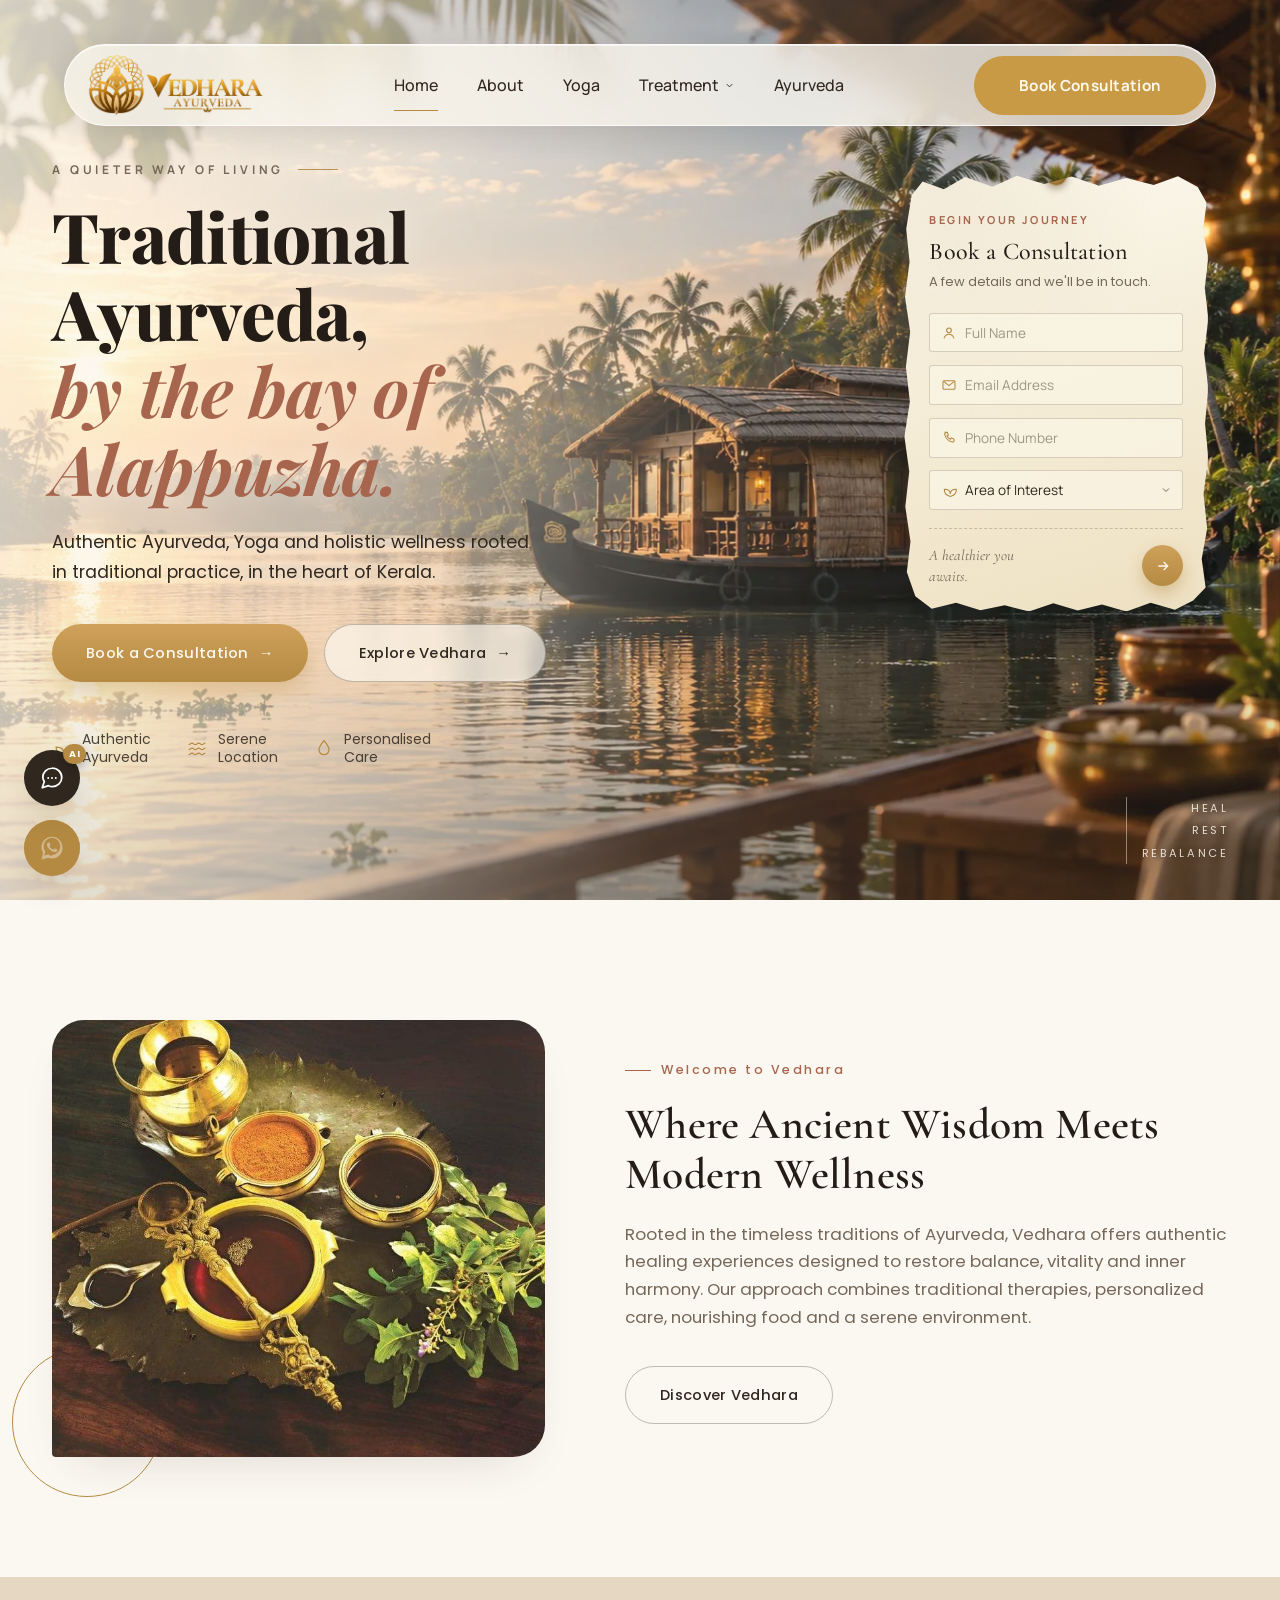
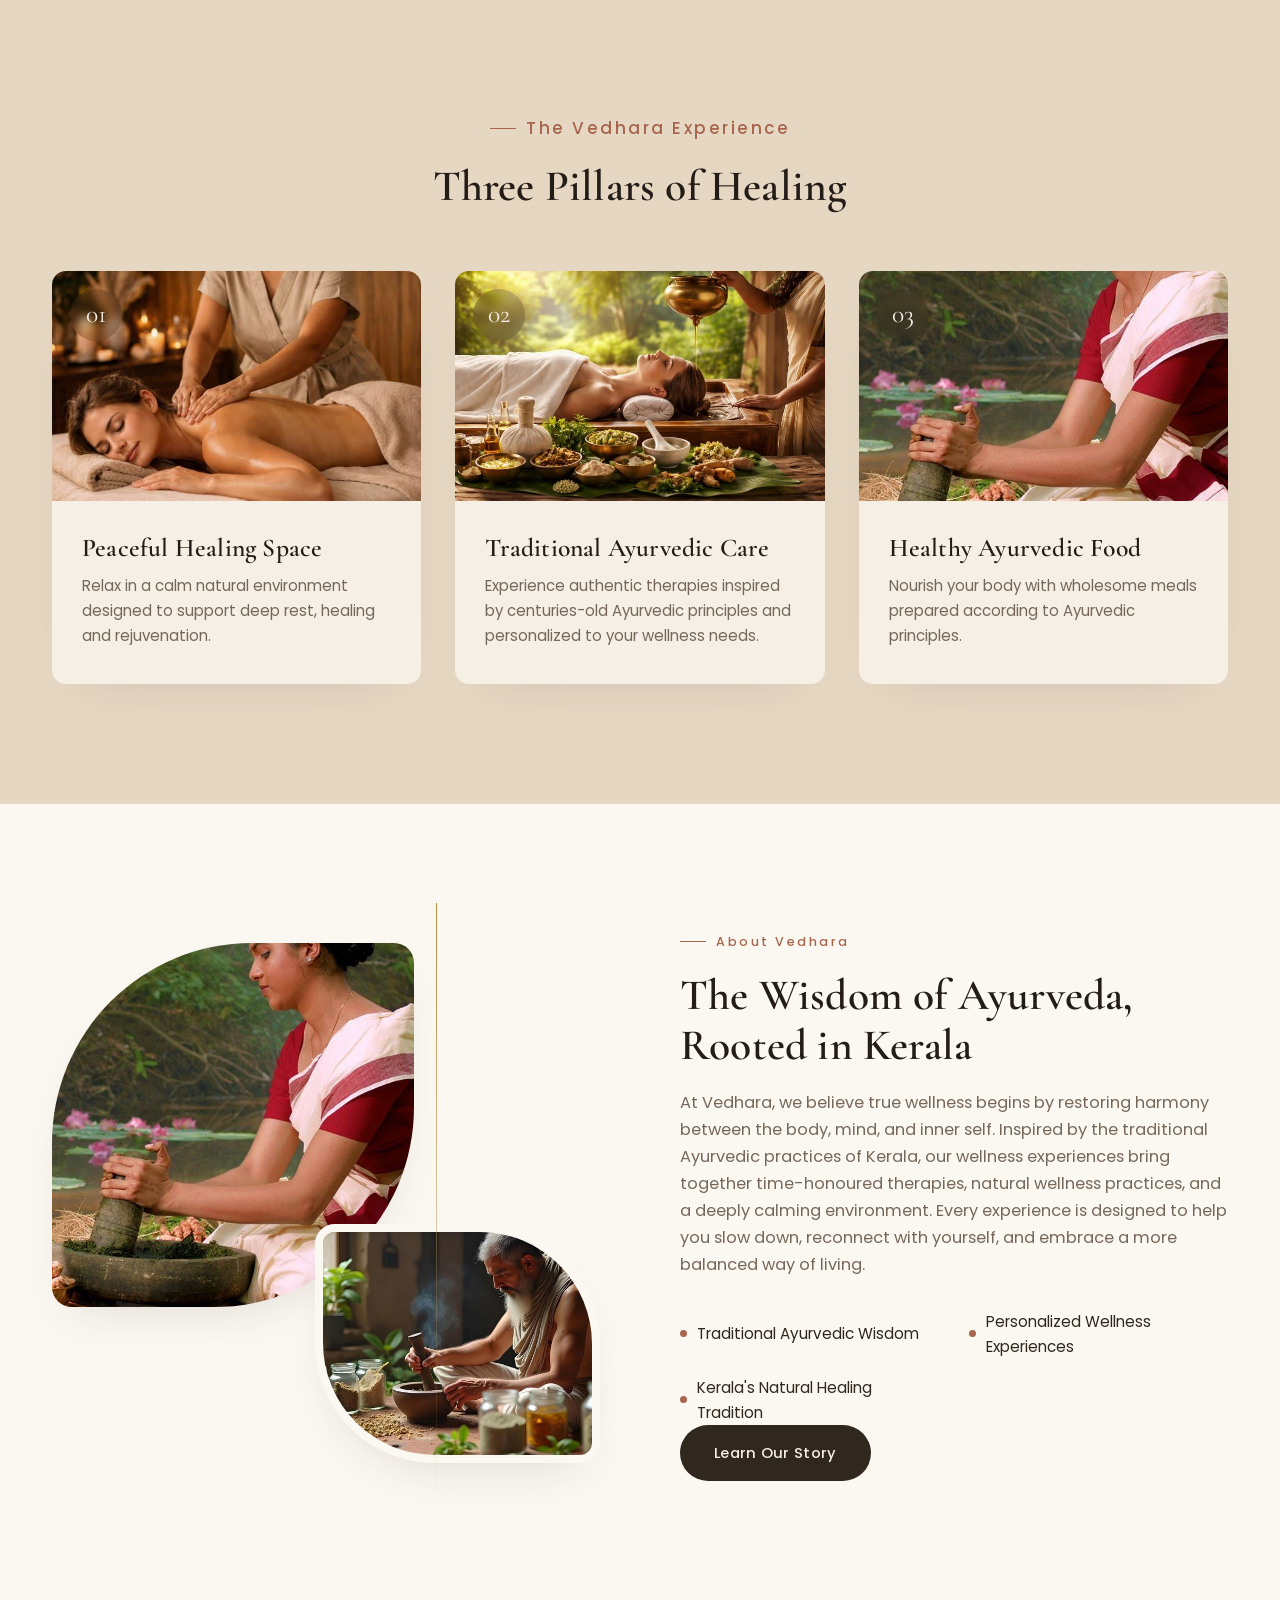
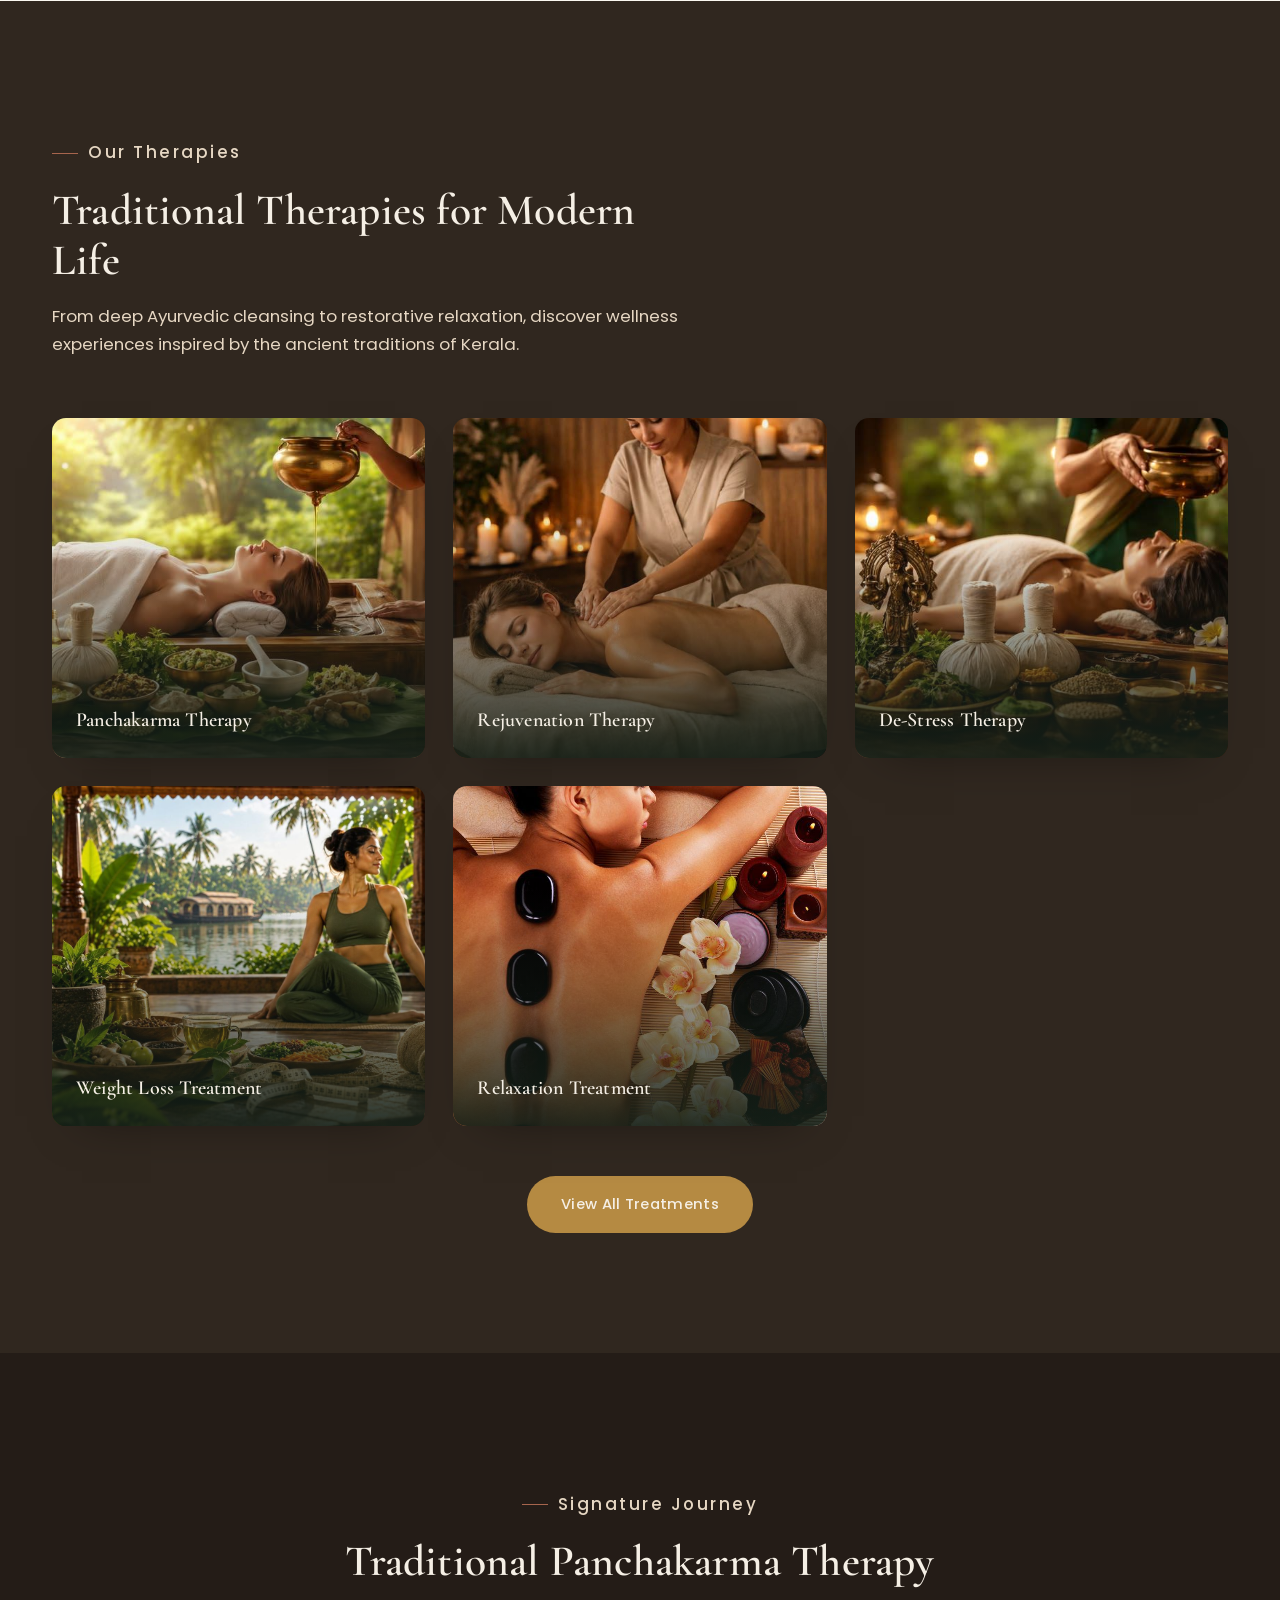
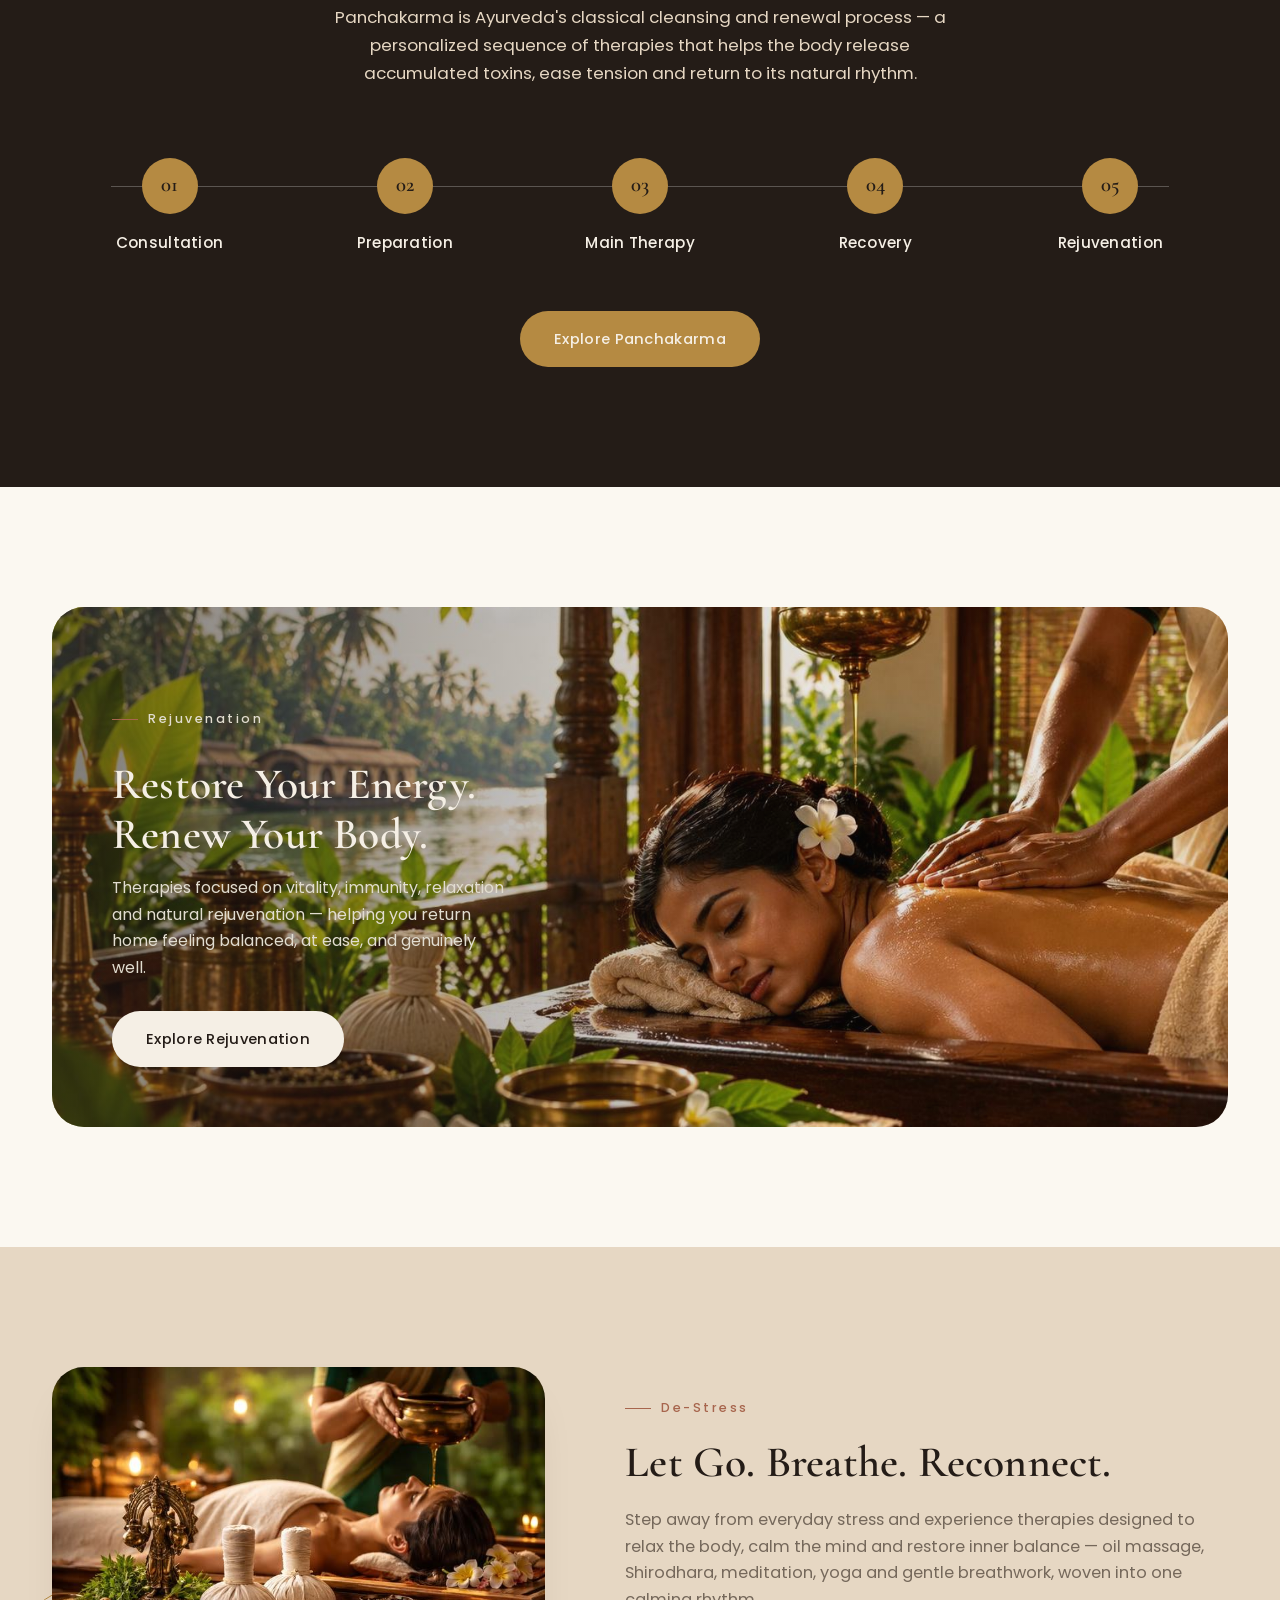
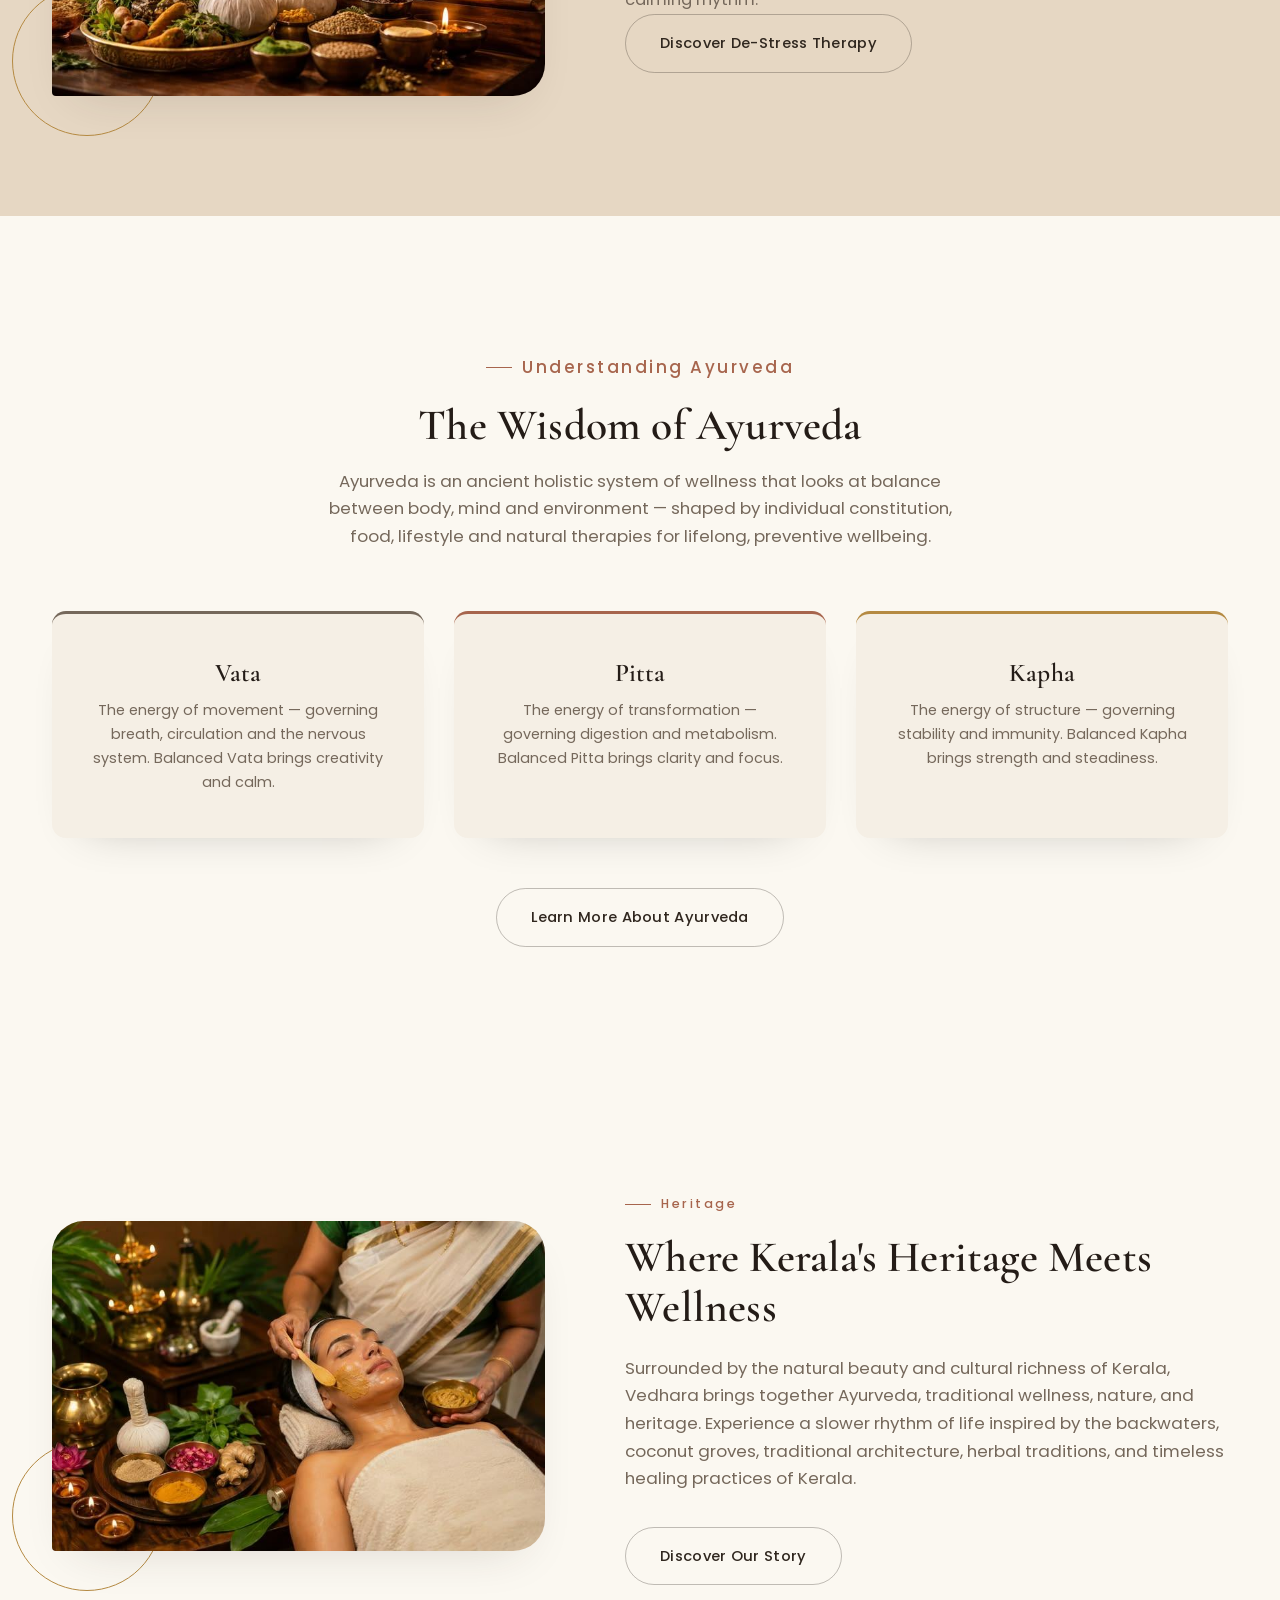
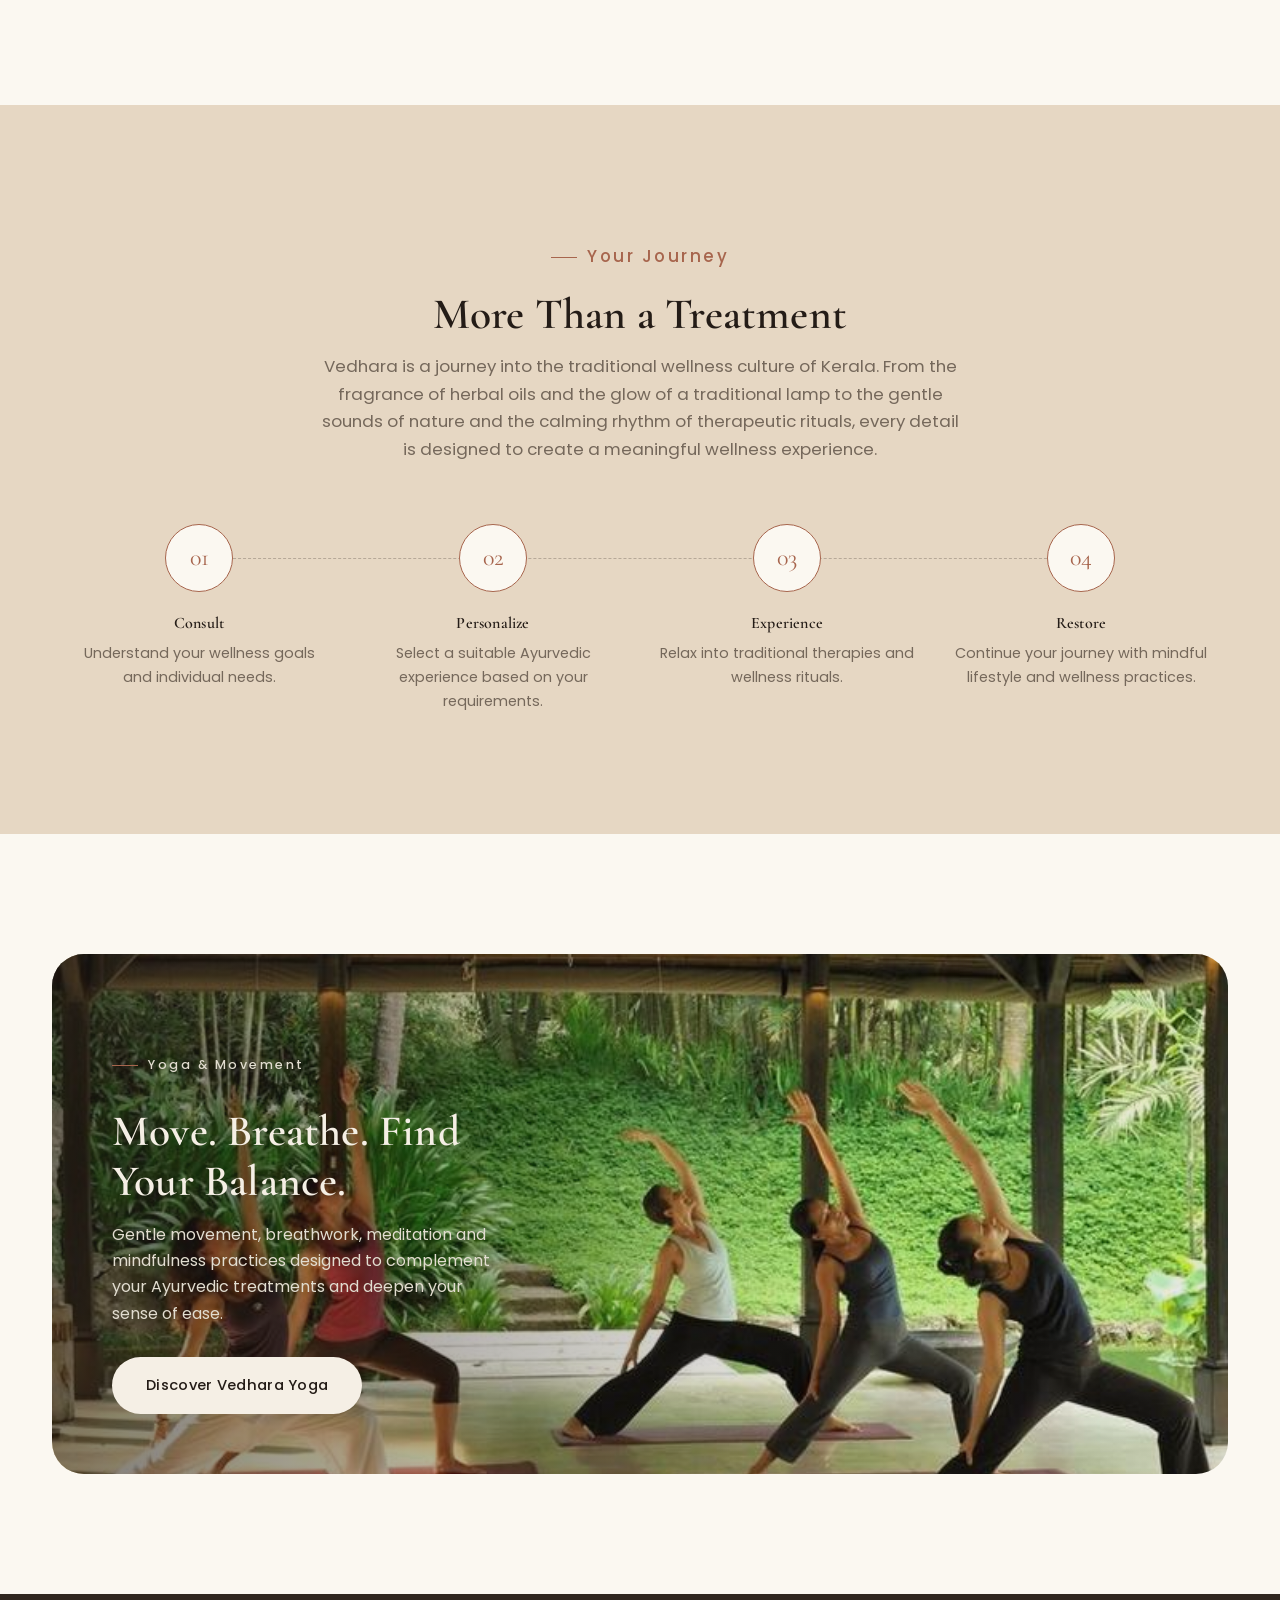
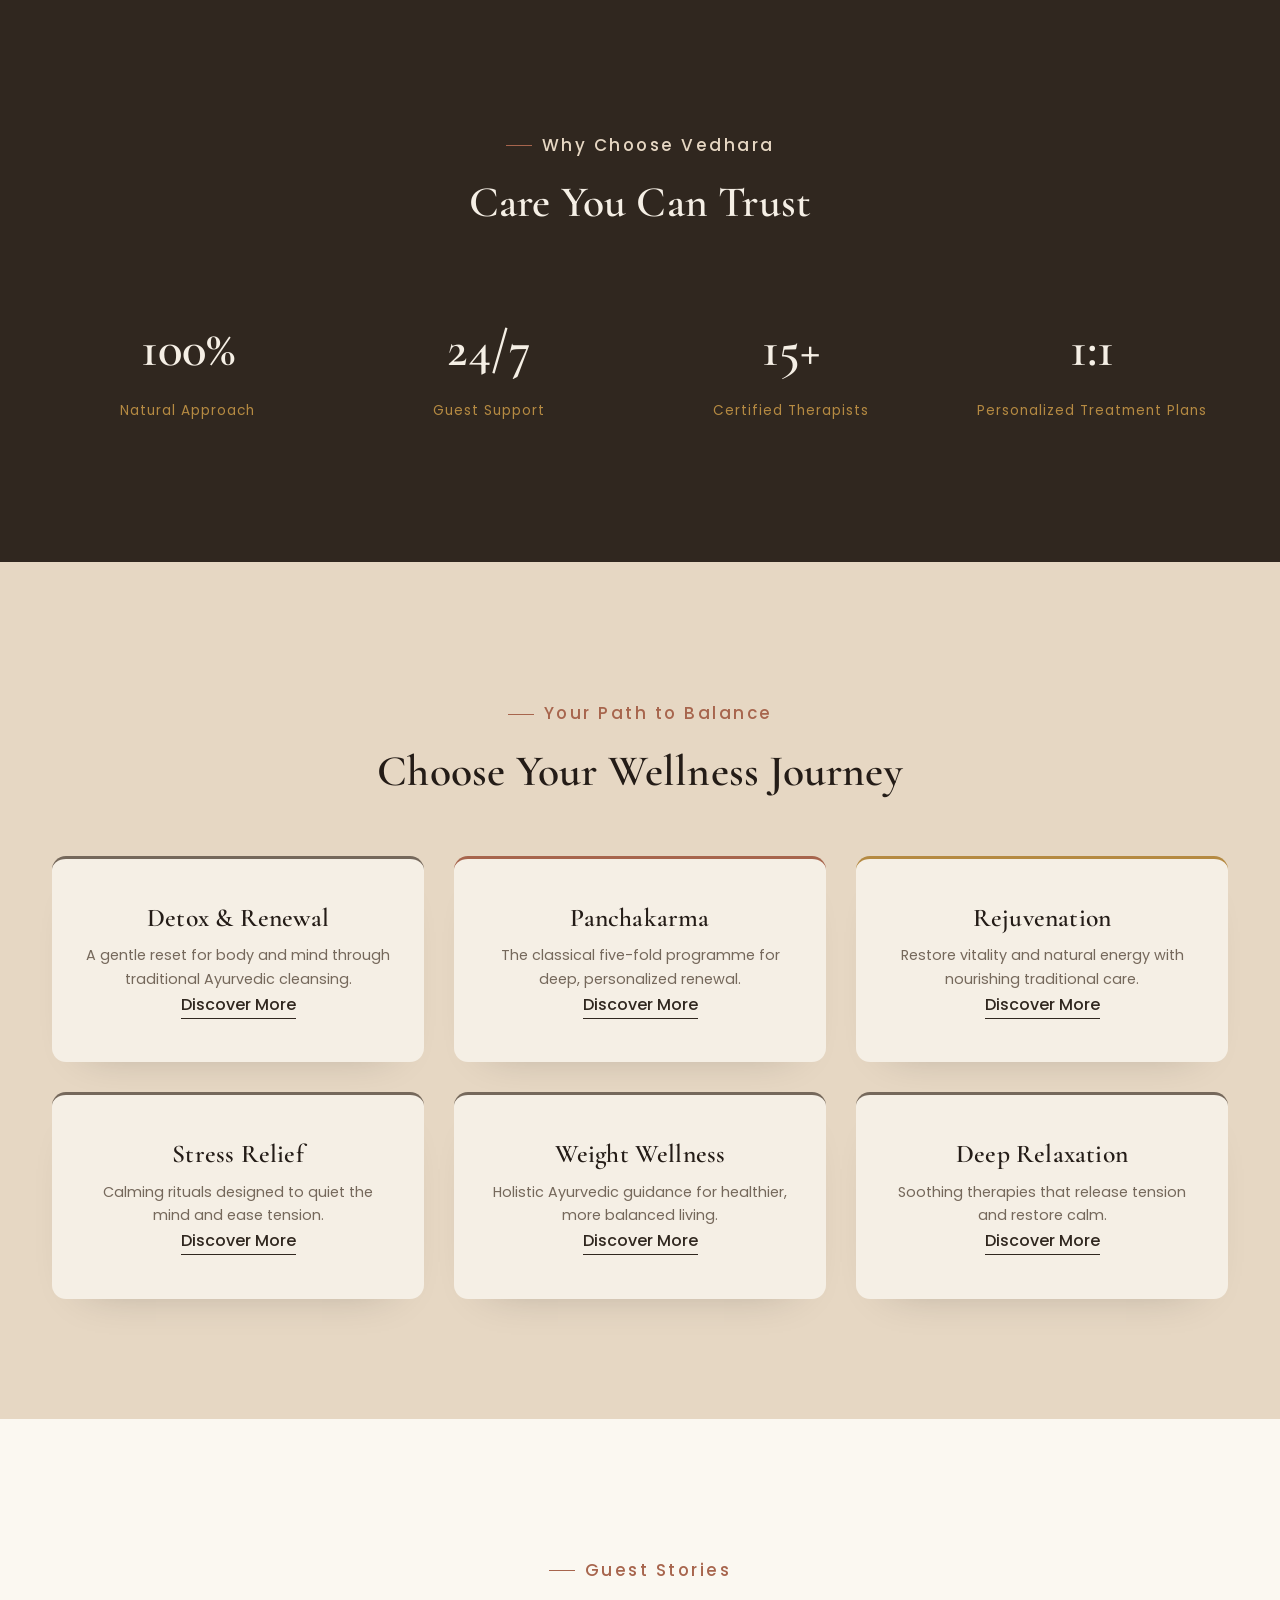
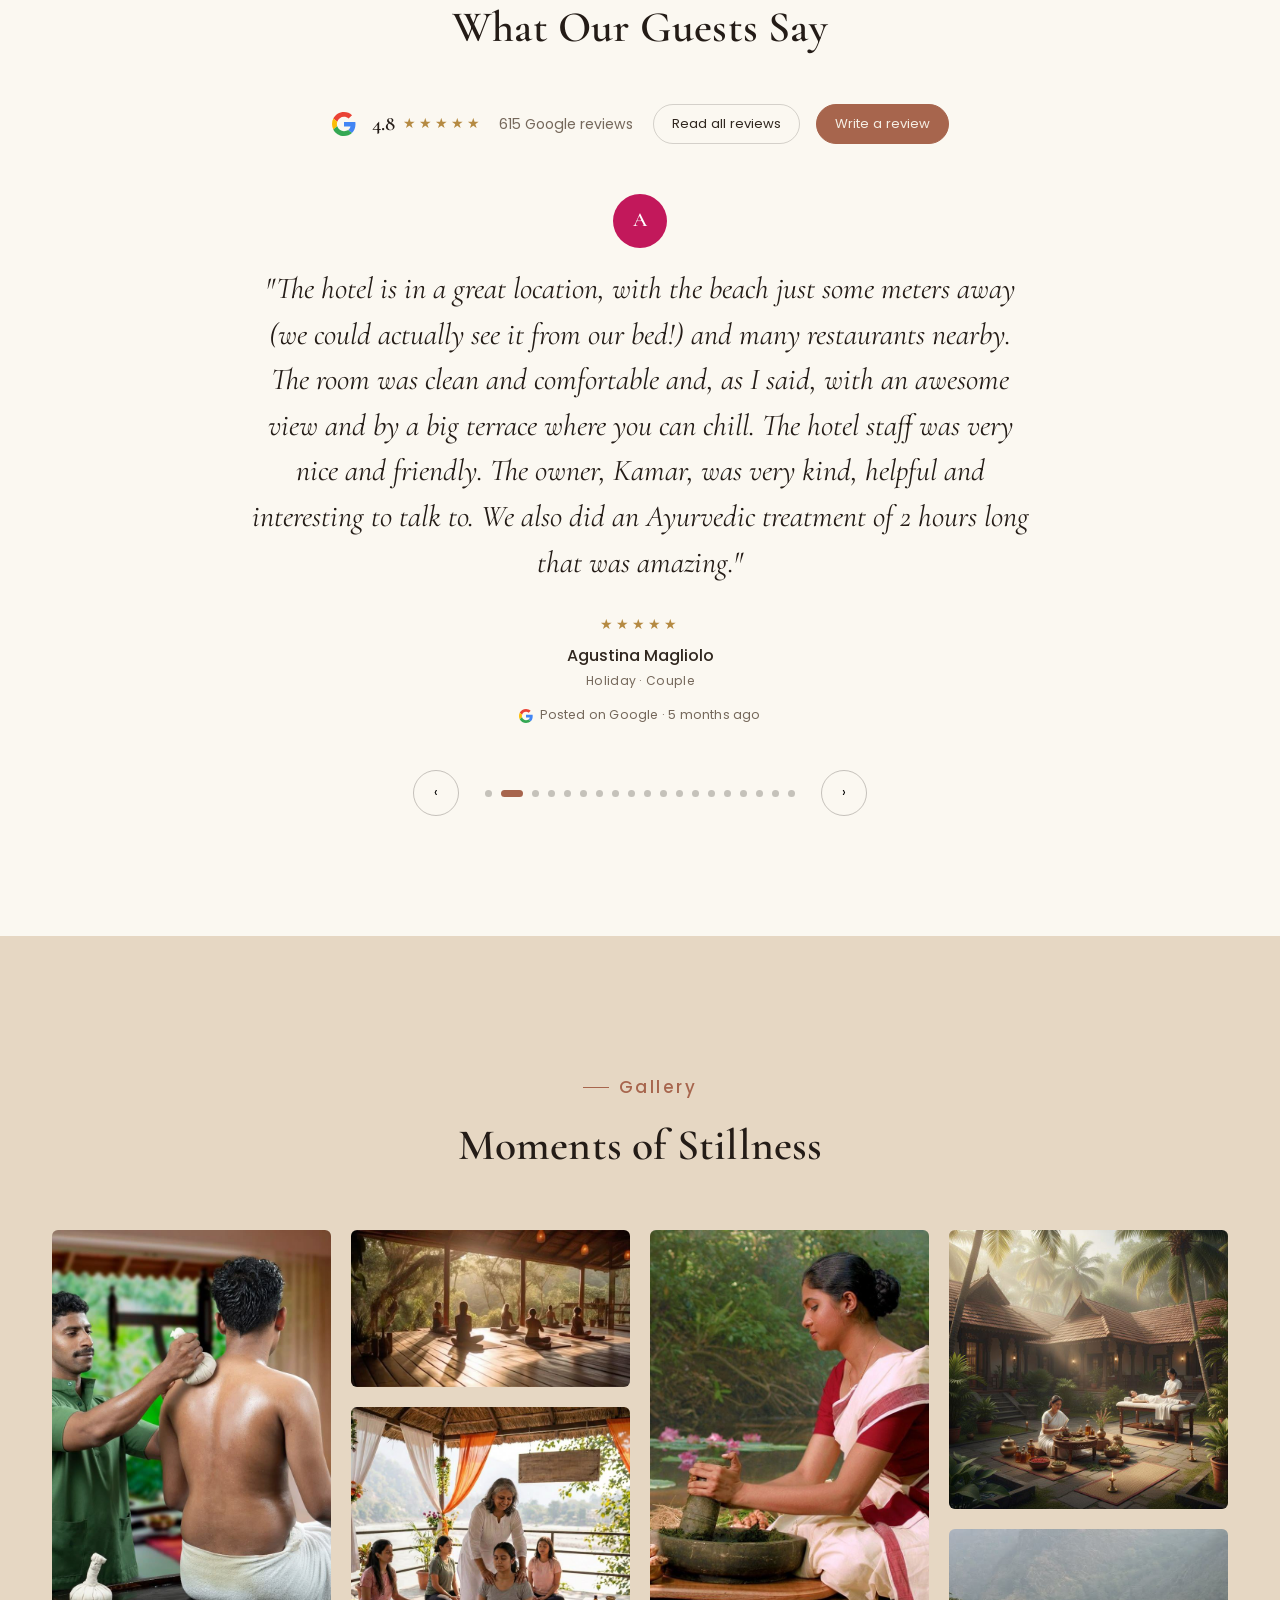
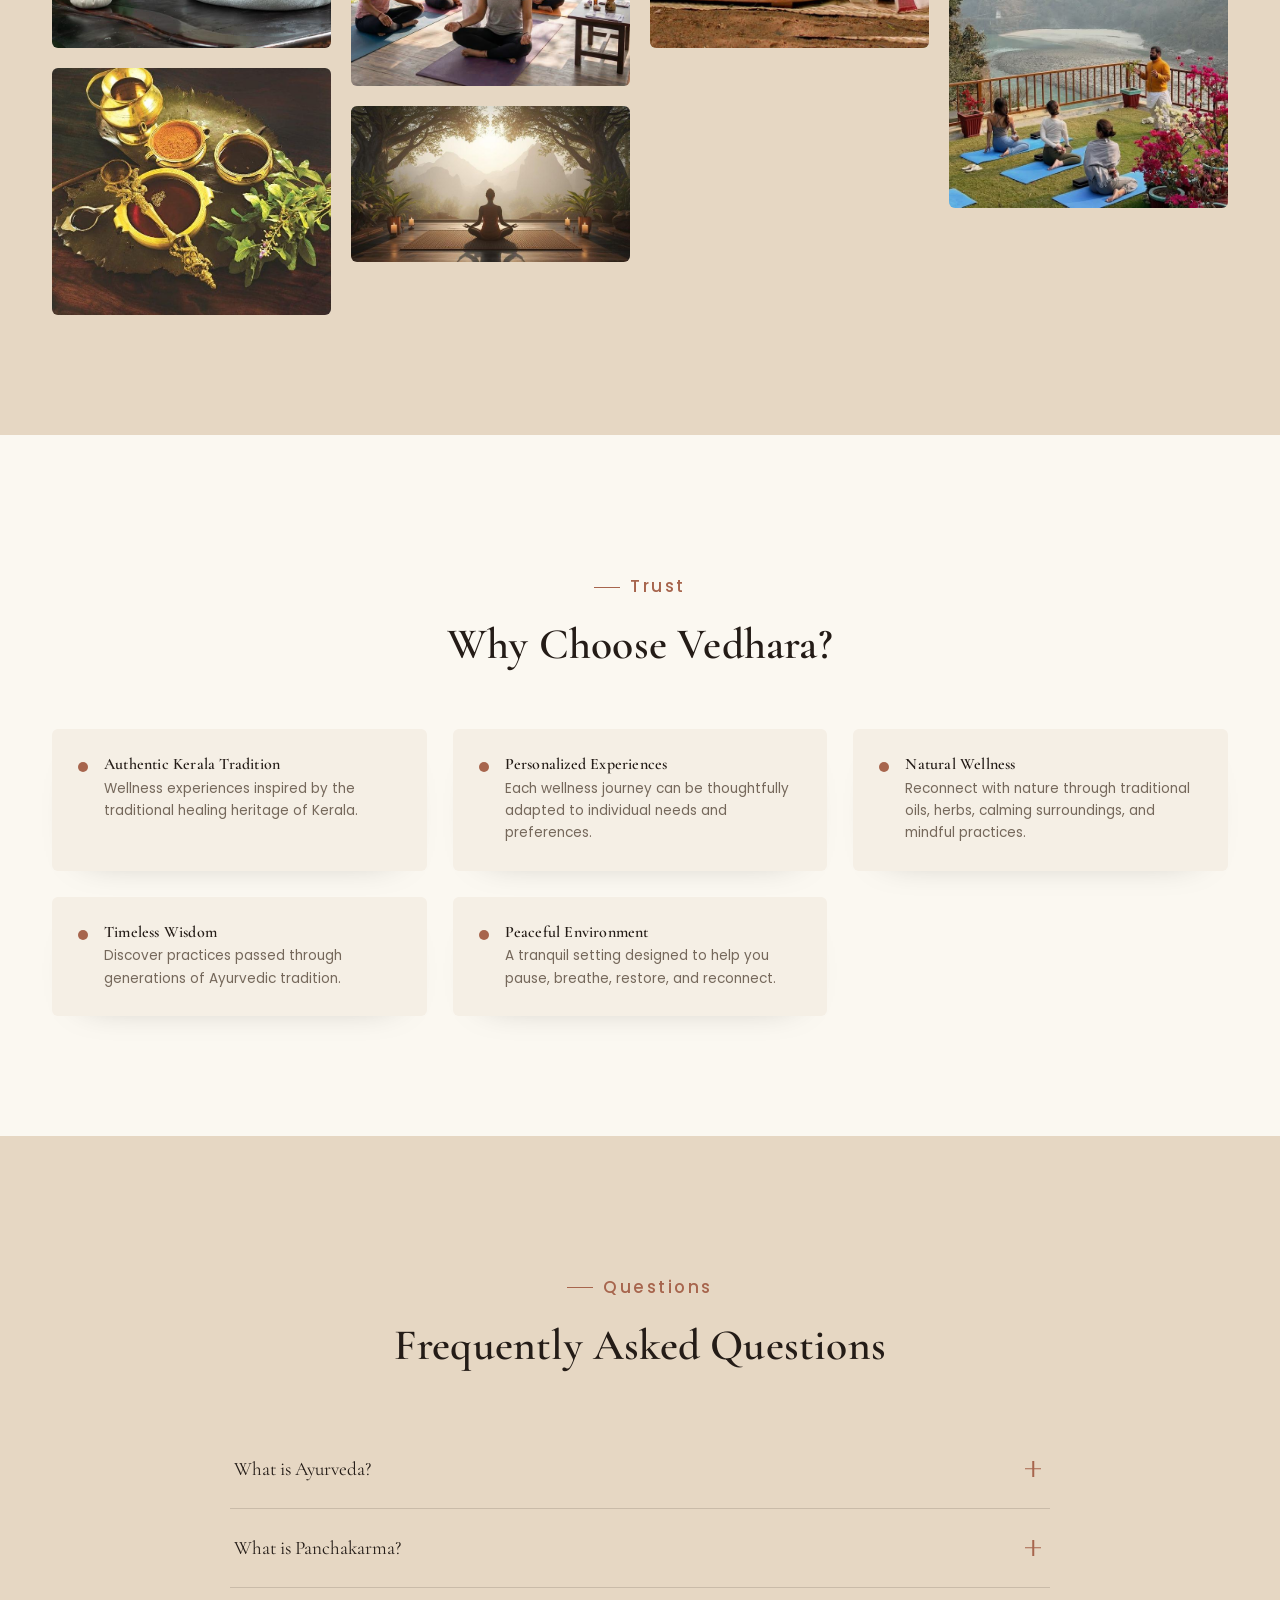
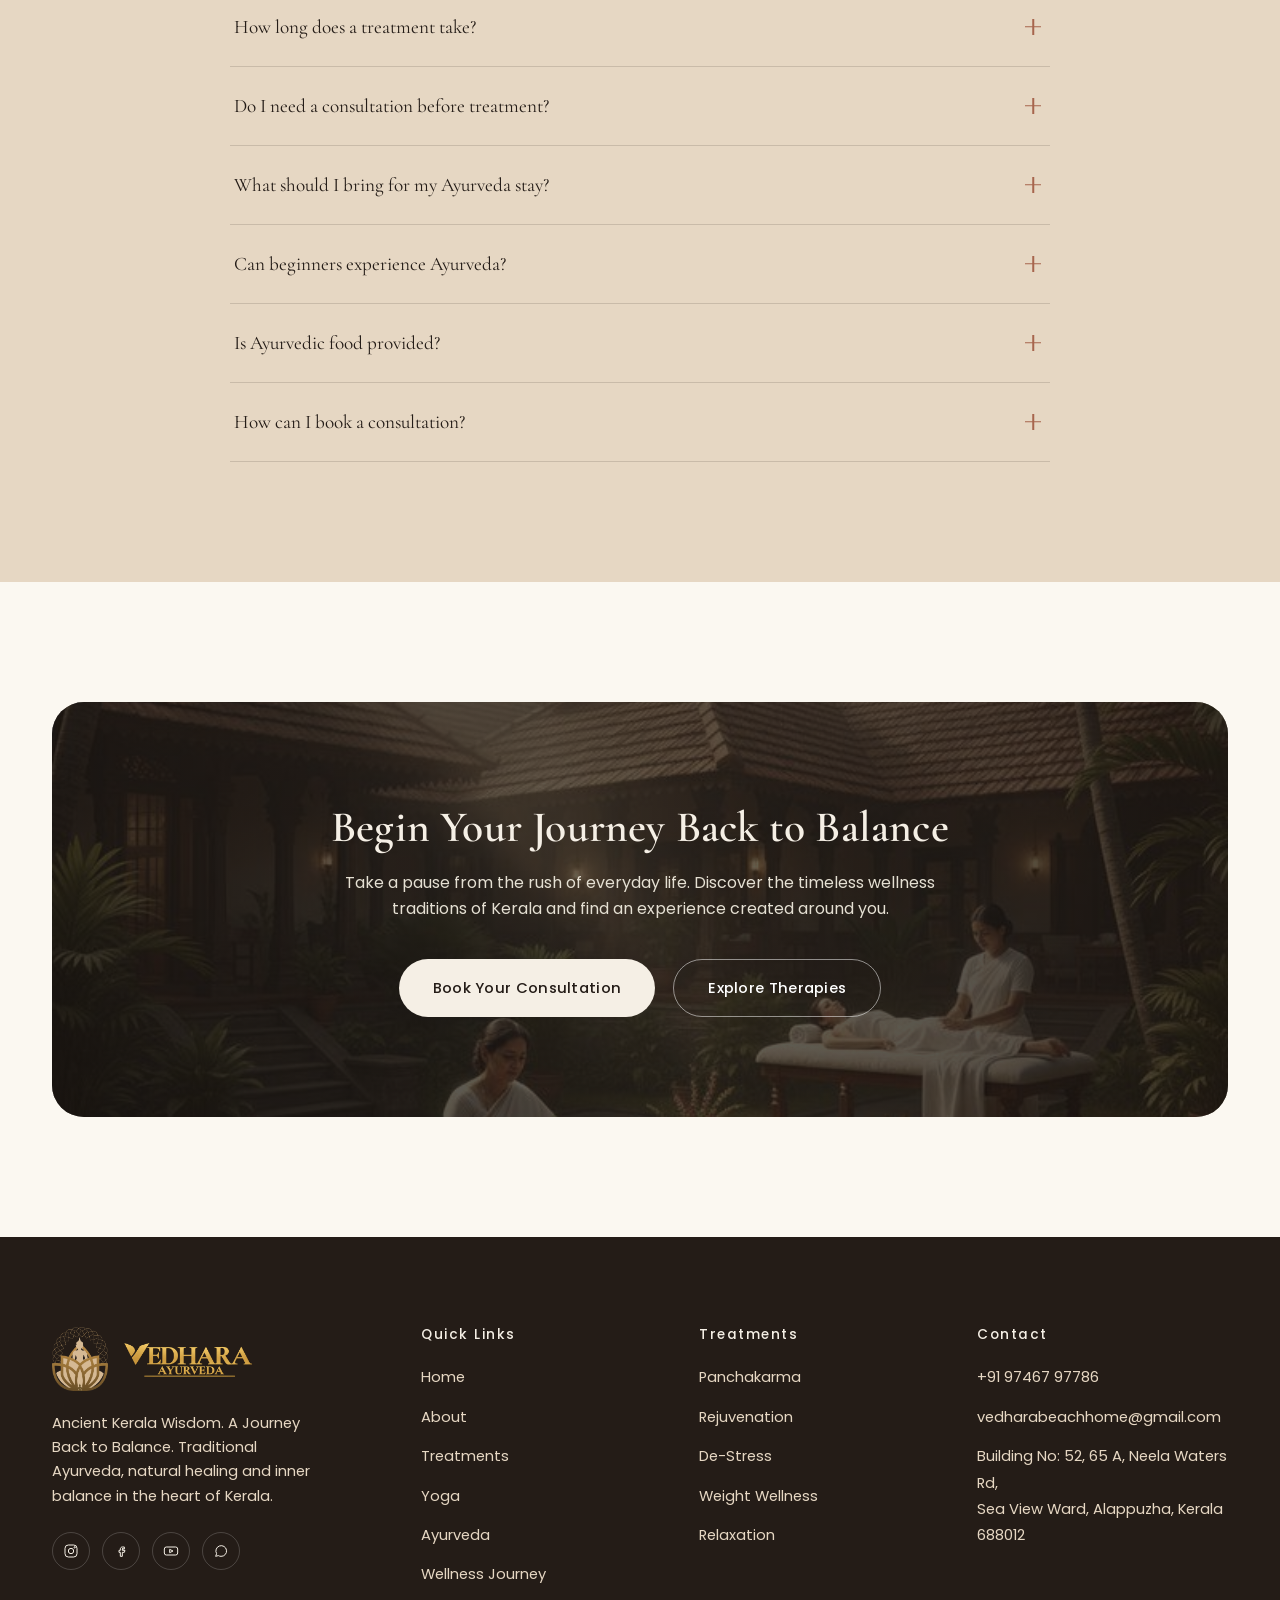
==== index.html @ 57678427 "changes in Vedhara Ayurveda website" ====
<!DOCTYPE html>
<html lang="en">
<head>
<meta charset="UTF-8">
<meta name="viewport" content="width=device-width, initial-scale=1.0">
<title>Vedhara Ayurveda | Authentic Kerala Ayurveda & Wellness</title>
<meta name="description" content="Experience authentic Kerala Ayurveda at Vedhara. Discover Panchakarma, rejuvenation, de-stress therapies, yoga and personalized Ayurvedic wellness.">
<link rel="canonical" href="https://www.vedharaayurveda.com/">
<meta property="og:title" content="Vedhara Ayurveda | Authentic Kerala Ayurveda & Wellness">
<meta property="og:description" content="Traditional Ayurveda. Natural Healing. Inner Balance. Experience Kerala's authentic healing traditions at Vedhara.">
<meta property="og:type" content="website">
<meta property="og:image" content="assets/images/logo.png">
<link rel="icon" href="assets/images/favicon-32.png" type="image/png">
<link rel="preconnect" href="https://fonts.googleapis.com">
<link rel="preconnect" href="https://fonts.gstatic.com" crossorigin>
<link rel="preload" as="style" href="https://fonts.googleapis.com/css2?family=Cormorant+Garamond:ital,wght@0,400;0,500;0,600;1,400&family=Playfair+Display:ital,wght@0,700;0,800;0,900;1,700&family=Manrope:wght@400;500;600;700&family=Poppins:wght@300;400;500;600&display=swap">
<link rel="stylesheet" href="https://fonts.googleapis.com/css2?family=Cormorant+Garamond:ital,wght@0,400;0,500;0,600;1,400&family=Playfair+Display:ital,wght@0,700;0,800;0,900;1,700&family=Manrope:wght@400;500;600;700&family=Poppins:wght@300;400;500;600&display=swap" media="print" onload="this.media='all'">
<noscript><link rel="stylesheet" href="https://fonts.googleapis.com/css2?family=Cormorant+Garamond:ital,wght@0,400;0,500;0,600;1,400&family=Playfair+Display:ital,wght@0,700;0,800;0,900;1,700&family=Manrope:wght@400;500;600;700&family=Poppins:wght@300;400;500;600&display=swap"></noscript>
<link rel="stylesheet" href="css/style.css">
<link rel="stylesheet" href="css/booking-form.css">
<link rel="stylesheet" href="css/animations.css">
<link rel="stylesheet" href="css/responsive.css">
<link rel="stylesheet" href="css/home-transfer.css">
<script type="application/ld+json">
{
  "@context": "https://schema.org",
  "@type": "HealthAndBeautyBusiness",
  "name": "Vedhara Ayurveda",
  "image": "assets/images/logo.png",
  "address": {
    "@type": "PostalAddress",
    "addressLocality": "Alappuzha",
    "addressRegion": "Kerala",
    "addressCountry": "IN"
  },
  "telephone": "+91-9746797786",
  "email": "vedharabeachhome@gmail.com"
}
</script>
  <link rel="stylesheet" href="css/source-navbar.css">
  <link rel="stylesheet" href="css/source-colors.css">
  <link rel="stylesheet" href="css/final-source-colors.css">
</head>
<body data-page="home">

<div class="page-loader"><div class="loader-leaf"></div></div>

<!-- ============ TOP INFO STRIP ============ -->
<header class="site-header">
    <nav class="navbar container section-pad" aria-label="Primary">
      <a class="logo-link" href="index.html" aria-label="Vedhara Ayurveda Yoga Center — Home">
        <img src="assets/images/vedhara-logo.png" alt="Vedhara Ayurveda" />
      </a>

      <ul class="nav-desktop">
        <li class="nav-item">
          <a class="nav-link" href="index.html">Home</a>
        </li>
        <li class="nav-item">
          <a class="nav-link" href="about.html">About</a>
        </li>
        <li class="nav-item">
          <a class="nav-link" href="yoga.html">Yoga</a>
        </li>
        <li class="nav-item">
          <a class="nav-link" href="treatments.html" aria-haspopup="true" aria-expanded="false">
            Treatment
            <svg class="nav-caret" width="12" height="12" viewBox="0 0 24 24" fill="none" stroke="currentColor" stroke-width="2"><path d="m6 9 6 6 6-6"/></svg>
          </a>

          <div class="dropdown">
            <ul class="dropdown-inner">
              <li><a href="panchakarma.html">Panchakarma</a></li>
              <li><a href="rejuvenation.html">Rejuvenation Treatment</a></li>
              <li><a href="destress.html">De-Stress Treatment</a></li>
              <li><a href="treatments.html#relaxation">Relaxation Treatment</a></li>
              <li><a href="treatments.html#weight-loss">Weight Loss Treatment</a></li>
            </ul>
          </div>
        </li>
        <li class="nav-item">
          <a class="nav-link" href="ayurveda.html">Ayurveda</a>
        </li>
      </ul>

      <div class="nav-right">
        <a class="btn btn-book" href="booking.html">Book Consultation</a>
      </div>

      <button class="nav-toggle" aria-label="Open menu" aria-expanded="false">
        <svg width="26" height="26" viewBox="0 0 24 24" fill="none" stroke="currentColor" stroke-width="2"><path d="M4 6h16M4 12h16M4 18h16"/></svg>
      </button>
    </nav>

    <div class="mobile-nav" aria-hidden="true" role="dialog" aria-modal="true" aria-label="Mobile menu">
      <div class="mobile-nav-header">
        <a class="logo-link" href="index.html">
          <img src="assets/images/vedhara-logo.png" alt="Vedhara Ayurveda" style="height:2.25rem" />
        </a>
        <button class="mobile-nav-close" aria-label="Close menu">
          <svg width="26" height="26" viewBox="0 0 24 24" fill="none" stroke="currentColor" stroke-width="2"><path d="M18 6 6 18M6 6l12 12"/></svg>
        </button>
      </div>
      <div class="mobile-nav-body">
        <ul class="mobile-nav-list">
          <li class="mobile-nav-simple">
            <a class="mobile-nav-link" href="index.html">Home</a>
          </li>
          <li class="mobile-nav-simple">
            <a class="mobile-nav-link" href="about.html">About</a>
          </li>
          <li class="mobile-nav-simple">
            <a class="mobile-nav-link" href="yoga.html">Yoga</a>
          </li>
          <li>
            <button class="mobile-nav-trigger" aria-expanded="false" aria-controls="mobile-panel-0">
              Treatment
              <svg width="20" height="20" viewBox="0 0 24 24" fill="none" stroke="currentColor" stroke-width="2"><path d="m6 9 6 6 6-6"/></svg>
            </button>

            <div class="mobile-submenu" id="mobile-panel-0">
              <div class="mobile-submenu-inner">
                <ul>
                  <li><a href="panchakarma.html">Panchakarma</a></li>
                  <li><a href="rejuvenation.html">Rejuvenation Treatment</a></li>
                  <li><a href="destress.html">De-Stress Treatment</a></li>
                  <li><a href="treatments.html#relaxation">Relaxation Treatment</a></li>
                  <li><a href="treatments.html#weight-loss">Weight Loss Treatment</a></li>
                </ul>
              </div>
            </div>
          </li>
          <li class="mobile-nav-simple">
            <a class="mobile-nav-link" href="ayurveda.html">Ayurveda</a>
          </li>
        </ul>
      </div>
      <div class="mobile-nav-footer">
        <a class="btn btn-primary" href="booking.html" style="margin-left:auto">Book Consultation</a>
      </div>
    </div>
  </header>

  <main id="main">

    <!-- ================= HERO ================= -->
    <section class="vh-hero" aria-label="Introduction">
      <div class="vh-hero-media">
        <picture>
          <source srcset="assets/images/heroimg.webp" type="image/webp">
          <img loading="eager" decoding="async"
            src="assets/images/heroimg.jpg"
            alt="A traditional boat gliding down a palm-lined Kerala backwater at golden hour"
            fetchpriority="high"
            width="1672" height="941"
          />
        </picture>
        <div class="vh-hero-scrim"></div>
      </div>

      <div class="container section-pad vh-hero-inner">
        <div class="vh-hero-copy">
          <p class="vh-eyebrow reveal">A Quieter Way of Living</p>
          <h1 class="vh-hero-heading">
            <span class="vh-hero-heading-main reveal" style="--d:1">Traditional Ayurveda,</span>
            <span class="vh-hero-heading-accent reveal" style="--d:2">by the bay of Alappuzha.</span>
          </h1>
          <p class="vh-hero-sub reveal" style="--d:3">Authentic Ayurveda, Yoga and holistic wellness rooted in traditional practice, in the heart of Kerala.</p>

          <div class="vh-hero-actions reveal" style="--d:4">
            <a class="btn btn-primary" href="#consult">Book a Consultation <span aria-hidden="true">&rarr;</span></a>
            <a class="btn btn-outline" href="about.html">Explore Vedhara <span aria-hidden="true">&rarr;</span></a>
          </div>

          <div class="vh-hero-features reveal" style="--d:5">
            <div class="vh-hero-feature">
              <svg width="20" height="20" viewBox="0 0 24 24" fill="none" stroke="currentColor" stroke-width="1.5"><path d="M12 21c-4-1-7-5-7-10 5 0 9 2 9 7 0-5 4-7 9-7 0 5-3 9-7 10a4 4 0 0 1-4 0Z"/></svg>
              <span>Authentic<br />Ayurveda</span>
            </div>
            <div class="vh-hero-feature">
              <svg width="20" height="20" viewBox="0 0 24 24" fill="none" stroke="currentColor" stroke-width="1.5"><path d="M2 8c2 0 2-2 4-2s2 2 4 2 2-2 4-2 2 2 4 2 2-2 4-2"/><path d="M2 14c2 0 2-2 4-2s2 2 4 2 2-2 4-2 2 2 4 2 2-2 4-2"/><path d="M2 20c2 0 2-2 4-2s2 2 4 2 2-2 4-2 2 2 4 2 2-2 4-2"/></svg>
              <span>Serene<br />Location</span>
            </div>
            <div class="vh-hero-feature">
              <svg width="20" height="20" viewBox="0 0 24 24" fill="none" stroke="currentColor" stroke-width="1.5"><path d="M12 3c3 4 6 7.5 6 11a6 6 0 0 1-12 0c0-3.5 3-7 6-11Z"/></svg>
              <span>Personalised<br />Care</span>
            </div>
          </div>
        </div>

        <div class="vh-consult-wrap" id="consult">
          <div class="vh-consult-card reveal" style="--d:3">
            <span class="vh-consult-ring" aria-hidden="true"></span>
<p class="vh-consult-eyebrow">Begin Your Journey</p>
            <h2 class="vh-consult-heading">Book a Consultation</h2>
            <p class="vh-consult-sub">A few details and we'll be in touch.</p>

            <form class="vh-consult-form" action="booking.html" method="get">
              <div class="vh-field">
                <span class="vh-field-icon" aria-hidden="true">
                  <svg width="16" height="16" viewBox="0 0 24 24" fill="none" stroke="currentColor" stroke-width="1.6"><circle cx="12" cy="8" r="3.5"/><path d="M4.5 20c1.5-4.2 5-6 7.5-6s6 1.8 7.5 6"/></svg>
                </span>
                <label class="visually-hidden" for="c-name">Full Name</label>
                <input id="c-name" name="name" type="text" placeholder="Full Name" autocomplete="name" />
              </div>
              <div class="vh-field">
                <span class="vh-field-icon" aria-hidden="true">
                  <svg width="16" height="16" viewBox="0 0 24 24" fill="none" stroke="currentColor" stroke-width="1.6"><rect x="3" y="5.5" width="18" height="13" rx="1.5"/><path d="m4 6.5 8 6.5 8-6.5"/></svg>
                </span>
                <label class="visually-hidden" for="c-email">Email Address</label>
                <input id="c-email" name="email" type="email" placeholder="Email Address" autocomplete="email" />
              </div>
              <div class="vh-field">
                <span class="vh-field-icon" aria-hidden="true">
                  <svg width="16" height="16" viewBox="0 0 24 24" fill="none" stroke="currentColor" stroke-width="1.6"><path d="M6.5 3.5h3l1.5 4-2 1.5a11 11 0 0 0 5 5l1.5-2 4 1.5v3c0 1-1 1.8-2 1.6-6-1-11-6-12-12-.2-1 .6-2 1.6-2Z"/></svg>
                </span>
                <label class="visually-hidden" for="c-phone">Phone Number</label>
                <input id="c-phone" name="phone" type="tel" placeholder="Phone Number" autocomplete="tel" />
              </div>
              <div class="vh-field vh-field-select">
                <span class="vh-field-icon" aria-hidden="true">
                  <svg width="16" height="16" viewBox="0 0 24 24" fill="none" stroke="currentColor" stroke-width="1.6"><path d="M12 21c-4-1-7-5-7-10 5 0 9 2 9 7 0-5 4-7 9-7 0 5-3 9-7 10a4 4 0 0 1-4 0Z"/></svg>
                </span>
                <label class="visually-hidden" for="c-interest">Area of Interest</label>
                <select id="c-interest" name="interest">
                  <option value="" selected>Area of Interest</option>
                  <option value="ayurveda">Ayurveda</option>
                  <option value="yoga">Yoga</option>
                  <option value="panchakarma">Panchakarma</option>
                  <option value="rejuvenation">Rejuvenation Treatment</option>
                  <option value="de-stress">De-Stress Treatment</option>
                  <option value="relaxation">Relaxation Treatment</option>
                  <option value="weight-loss">Weight Loss Treatment</option>
                </select>
                <svg class="vh-field-caret" width="12" height="12" viewBox="0 0 24 24" fill="none" stroke="currentColor" stroke-width="2" aria-hidden="true"><path d="m6 9 6 6 6-6"/></svg>
              </div>

              <div class="vh-consult-row">
                <p class="vh-consult-foot">A healthier you<br />awaits.</p>
                <button class="vh-consult-submit" type="submit" aria-label="Send enquiry">
                  <svg width="16" height="16" viewBox="0 0 24 24" fill="none" stroke="currentColor" stroke-width="2"><path d="M5 12h14M13 6l6 6-6 6"/></svg>
                </button>
              </div>
            </form>
          </div>
        </div>
      </div>

      <div class="vh-hero-locale">
        <span>Heal</span><br />
        <span>Rest</span><br />
        <span>Rebalance</span>
      </div>
    </section>

    <!-- ============ MOBILE CONSULTATION POPUP ============ -->
    <div class="vh-consult-modal-overlay" id="consultModalOverlay">
      <div class="vh-consult-modal" role="dialog" aria-modal="true" aria-labelledby="consultModalHeading">
        <button type="button" class="vh-consult-modal-close" id="consultModalClose" aria-label="Close">
          <svg width="16" height="16" viewBox="0 0 24 24" fill="none" stroke="currentColor" stroke-width="2"><path d="M6 6l12 12M18 6L6 18"/></svg>
        </button>
        <p class="vh-consult-eyebrow">Begin Your Journey</p>
        <h2 class="vh-consult-heading" id="consultModalHeading">Book a Consultation</h2>
        <p class="vh-consult-sub">A few details and we'll be in touch.</p>

        <form class="vh-consult-form" action="booking.html" method="get">
          <div class="vh-field">
            <span class="vh-field-icon" aria-hidden="true">
              <svg width="16" height="16" viewBox="0 0 24 24" fill="none" stroke="currentColor" stroke-width="1.6"><circle cx="12" cy="8" r="3.5"/><path d="M4.5 20c1.5-4.2 5-6 7.5-6s6 1.8 7.5 6"/></svg>
            </span>
            <label class="visually-hidden" for="m-name">Full Name</label>
            <input id="m-name" name="name" type="text" placeholder="Full Name" autocomplete="name" />
          </div>
          <div class="vh-field">
            <span class="vh-field-icon" aria-hidden="true">
              <svg width="16" height="16" viewBox="0 0 24 24" fill="none" stroke="currentColor" stroke-width="1.6"><rect x="3" y="5.5" width="18" height="13" rx="1.5"/><path d="m4 6.5 8 6.5 8-6.5"/></svg>
            </span>
            <label class="visually-hidden" for="m-email">Email Address</label>
            <input id="m-email" name="email" type="email" placeholder="Email Address" autocomplete="email" />
          </div>
          <div class="vh-field">
            <span class="vh-field-icon" aria-hidden="true">
              <svg width="16" height="16" viewBox="0 0 24 24" fill="none" stroke="currentColor" stroke-width="1.6"><path d="M6.5 3.5h3l1.5 4-2 1.5a11 11 0 0 0 5 5l1.5-2 4 1.5v3c0 1-1 1.8-2 1.6-6-1-11-6-12-12-.2-1 .6-2 1.6-2Z"/></svg>
            </span>
            <label class="visually-hidden" for="m-phone">Phone Number</label>
            <input id="m-phone" name="phone" type="tel" placeholder="Phone Number" autocomplete="tel" />
          </div>
          <div class="vh-field vh-field-select">
            <span class="vh-field-icon" aria-hidden="true">
              <svg width="16" height="16" viewBox="0 0 24 24" fill="none" stroke="currentColor" stroke-width="1.6"><path d="M12 21c-4-1-7-5-7-10 5 0 9 2 9 7 0-5 4-7 9-7 0 5-3 9-7 10a4 4 0 0 1-4 0Z"/></svg>
            </span>
            <label class="visually-hidden" for="m-interest">Area of Interest</label>
            <select id="m-interest" name="interest">
              <option value="" selected>Area of Interest</option>
              <option value="ayurveda">Ayurveda</option>
              <option value="yoga">Yoga</option>
              <option value="panchakarma">Panchakarma</option>
              <option value="rejuvenation">Rejuvenation Treatment</option>
              <option value="de-stress">De-Stress Treatment</option>
              <option value="relaxation">Relaxation Treatment</option>
              <option value="weight-loss">Weight Loss Treatment</option>
            </select>
            <svg class="vh-field-caret" width="12" height="12" viewBox="0 0 24 24" fill="none" stroke="currentColor" stroke-width="2" aria-hidden="true"><path d="m6 9 6 6 6-6"/></svg>
          </div>

          <div class="vh-consult-row">
            <p class="vh-consult-foot">A healthier you<br />awaits.</p>
            <button class="vh-consult-submit" type="submit" aria-label="Send enquiry">
              <svg width="16" height="16" viewBox="0 0 24 24" fill="none" stroke="currentColor" stroke-width="2"><path d="M5 12h14M13 6l6 6-6 6"/></svg>
            </button>
          </div>
        </form>
      </div>
    </div>

    
<!-- ============ INTRODUCTION ============ -->
<section class="section">
  <div class="container">
    <div class="intro-grid">
      <div class="intro-media reveal-left">
        <img loading="lazy" decoding="async" src="assets/images/gallery/ayurveda-herbal-oils-bowls.jpg" alt="Ayurvedic herbal oils and healing setting">
        <div class="ring"></div>
      </div>
      <div class="intro-text reveal-right">
        <p class="eyebrow">Welcome to Vedhara</p>
        <h2>Where Ancient Wisdom Meets Modern Wellness</h2>
        <p style="margin-top:22px;font-size:1.05rem;">Rooted in the timeless traditions of Ayurveda, Vedhara offers authentic healing experiences designed to restore balance, vitality and inner harmony. Our approach combines traditional therapies, personalized care, nourishing food and a serene environment.</p>
        <a href="about.html" class="btn btn-outline signature-btn">Discover Vedhara</a>
      </div>
    </div>
  </div>
</section>

<!-- ============ THREE CORE EXPERIENCE CARDS ============ -->
<section class="section bg-sand">
  <div class="container">
    <div class="section-head center reveal">
      <p class="eyebrow" style="justify-content:center;">The Vedhara Experience</p>
      <h2>Three Pillars of Healing</h2>
    </div>
    <div class="cards-3">
      <div class="exp-card reveal">
        <div class="exp-card-media">
          <img loading="lazy" decoding="async" src="assets/images/gallery/rejuvenation-back-massage.jpg" alt="Peaceful Ayurvedic healing space">
          <span class="exp-num">01</span>
        </div>
        <div class="exp-card-body">
          <h3>Peaceful Healing Space</h3>
          <p>Relax in a calm natural environment designed to support deep rest, healing and rejuvenation.</p>
        </div>
      </div>
      <div class="exp-card reveal" style="transition-delay:.1s;">
        <div class="exp-card-media">
          <img loading="lazy" decoding="async" src="assets/images/gallery/panchakarma-shirodhara-herbs.jpg" alt="Traditional Ayurvedic therapy">
          <span class="exp-num">02</span>
        </div>
        <div class="exp-card-body">
          <h3>Traditional Ayurvedic Care</h3>
          <p>Experience authentic therapies inspired by centuries-old Ayurvedic principles and personalized to your wellness needs.</p>
        </div>
      </div>
      <div class="exp-card reveal" style="transition-delay:.2s;">
        <div class="exp-card-media">
          <img loading="lazy" decoding="async" src="assets/images/gallery/ayurveda-herbal-prep.jpg" alt="Healthy Ayurvedic food">
          <span class="exp-num">03</span>
        </div>
        <div class="exp-card-body">
          <h3>Healthy Ayurvedic Food</h3>
          <p>Nourish your body with wholesome meals prepared according to Ayurvedic principles.</p>
        </div>
      </div>
    </div>
  </div>
</section>

<!-- ============ ABOUT VEDHARA ============ -->
<section class="section">
  <div class="container">
    <div class="about-grid">
      <div class="collage reveal-left">
        <img loading="lazy" decoding="async" class="c1" src="assets/images/gallery/ayurveda-herbal-prep.jpg" alt="Vedhara Ayurveda therapist preparing herbal treatment">
        <img loading="lazy" decoding="async" class="c2" src="assets/images/gallery/ayurveda-elder-preparation.jpg" alt="Kerala nature surrounding Vedhara retreat">
        <div class="vline"></div>
      </div>
      <div class="reveal-right">
        <p class="eyebrow">About Vedhara</p>
        <h2>The Wisdom of Ayurveda, Rooted in Kerala</h2>
        <p style="margin-top:20px;font-size:1.02rem;">At Vedhara, we believe true wellness begins by restoring harmony between the body, mind, and inner self. Inspired by the traditional Ayurvedic practices of Kerala, our wellness experiences bring together time-honoured therapies, natural wellness practices, and a deeply calming environment. Every experience is designed to help you slow down, reconnect with yourself, and embrace a more balanced way of living.</p>
        <ul class="about-points">
          <li>Traditional Ayurvedic Wisdom</li>
          <li>Personalized Wellness Experiences</li>
          <li>Kerala's Natural Healing Tradition</li>
        </ul>
        <a href="about.html" class="btn btn-primary signature-btn">Learn Our Story</a>
      </div>
    </div>
  </div>
</section>

<!-- ============ TREATMENTS ============ -->
<section class="section bg-forest">
  <div class="container">
    <div class="section-head reveal">
      <p class="eyebrow">Our Therapies</p>
      <h2>Traditional Therapies for Modern Life</h2>
      <p>From deep Ayurvedic cleansing to restorative relaxation, discover wellness experiences inspired by the ancient traditions of Kerala.</p>
    </div>
    <div class="treat-grid">
      <div class="treat-card reveal">
        <img loading="lazy" decoding="async" src="assets/images/gallery/panchakarma-shirodhara-herbs.jpg" alt="Panchakarma detox therapy">
        <div class="treat-card-body">
          <h3>Panchakarma Therapy</h3>
          <p>A traditional Ayurvedic purification and rejuvenation program designed to support the body's natural balance through carefully selected therapies, herbal preparations, and guided wellness practices.</p>
          <a href="panchakarma.html" class="link-underline">Explore Panchakarma</a>
        </div>
      </div>
      <div class="treat-card reveal" style="transition-delay:.08s;">
        <img loading="lazy" decoding="async" src="assets/images/gallery/rejuvenation-back-massage.jpg" alt="Rejuvenation therapy">
        <div class="treat-card-body">
          <h3>Rejuvenation Therapy</h3>
          <p>A nourishing Ayurvedic wellness experience focused on restoring vitality, relaxation, and a renewed sense of balance.</p>
          <a href="rejuvenation.html" class="link-underline">Explore Rejuvenation</a>
        </div>
      </div>
      <div class="treat-card reveal" style="transition-delay:.16s;">
        <img loading="lazy" decoding="async" src="assets/images/gallery/shirodhara-herbs-statue.jpg" alt="De-stress therapy">
        <div class="treat-card-body">
          <h3>De-Stress Therapy</h3>
          <p>A calming Ayurvedic therapy experience created to help release everyday tension and encourage mental relaxation.</p>
          <a href="destress.html" class="link-underline">Explore De-Stress</a>
        </div>
      </div>
      <div class="treat-card reveal">
        <img loading="lazy" decoding="async" src="assets/images/gallery/weight-loss-yoga-diet.jpg" alt="Weight loss treatment">
        <div class="treat-card-body">
          <h3>Weight Loss Treatment</h3>
          <p>A personalized Ayurvedic wellness program supporting healthy lifestyle habits, balanced routines, and mindful weight management.</p>
          <a href="treatments.html#weight-loss" class="link-underline">Explore Weight Wellness</a>
        </div>
      </div>
      <div class="treat-card reveal" style="transition-delay:.08s;">
        <img loading="lazy" decoding="async" src="assets/images/gallery/hot-stone-massage.jpg" alt="Relaxation treatment">
        <div class="treat-card-body">
          <h3>Relaxation Treatment</h3>
          <p>A soothing Ayurvedic experience combining traditional oils, therapeutic touch, and a peaceful environment to help the body and mind unwind.</p>
          <a href="treatments.html#relaxation" class="link-underline">Explore Relaxation</a>
        </div>
      </div>
    </div>
    <div style="text-align:center;margin-top:50px;">
      <a href="treatments.html" class="btn btn-gold">View All Treatments</a>
    </div>
  </div>
</section>

<!-- ============ PANCHAKARMA ============ -->
<section class="section bg-forest" style="background:var(--dark-green);">
  <div class="container">
    <div class="section-head center reveal">
      <p class="eyebrow" style="justify-content:center;">Signature Journey</p>
      <h2>Traditional Panchakarma Therapy</h2>
      <p>Panchakarma is Ayurveda's classical cleansing and renewal process — a personalized sequence of therapies that helps the body release accumulated toxins, ease tension and return to its natural rhythm.</p>
    </div>
    <div class="timeline">
      <div class="tl-step"><div class="tl-num">01</div><h4>Consultation</h4></div>
      <div class="tl-step"><div class="tl-num">02</div><h4>Preparation</h4></div>
      <div class="tl-step"><div class="tl-num">03</div><h4>Main Therapy</h4></div>
      <div class="tl-step"><div class="tl-num">04</div><h4>Recovery</h4></div>
      <div class="tl-step"><div class="tl-num">05</div><h4>Rejuvenation</h4></div>
    </div>
    <div style="text-align:center;margin-top:60px;">
      <a href="panchakarma.html" class="btn btn-gold">Explore Panchakarma</a>
    </div>
  </div>
</section>

<!-- ============ REJUVENATION ============ -->
<section class="section">
  <div class="container">
    <div class="overlay-panel reveal-scale">
      <img loading="lazy" decoding="async" src="assets/images/gallery/rejuvenation-massage-resort.jpg" alt="Rejuvenation therapy in natural surroundings">
      <div class="overlay-panel-body">
        <p class="eyebrow">Rejuvenation</p>
        <h2>Restore Your Energy. Renew Your Body.</h2>
        <p>Therapies focused on vitality, immunity, relaxation and natural rejuvenation — helping you return home feeling balanced, at ease, and genuinely well.</p>
        <a href="rejuvenation.html" class="btn btn-light">Explore Rejuvenation</a>
      </div>
    </div>
  </div>
</section>

<!-- ============ DE-STRESS ============ -->
<section class="section bg-sand">
  <div class="container">
    <div class="intro-grid">
      <div class="reveal-left" style="order:2;">
        <p class="eyebrow">De-Stress</p>
        <h2>Let Go. Breathe. Reconnect.</h2>
        <p style="margin-top:20px;font-size:1.02rem;">Step away from everyday stress and experience therapies designed to relax the body, calm the mind and restore inner balance — oil massage, Shirodhara, meditation, yoga and gentle breathwork, woven into one calming rhythm.</p>
        <a href="destress.html" class="btn btn-outline signature-btn">Discover De-Stress Therapy</a>
      </div>
      <div class="intro-media reveal-right" style="order:1;">
        <img loading="lazy" decoding="async" src="assets/images/gallery/shirodhara-herbs-statue.jpg" alt="Shirodhara relaxation therapy">
        <div class="ring"></div>
      </div>
    </div>
  </div>
</section>

<!-- ============ AYURVEDA / DOSHAS ============ -->
<section class="section">
  <div class="container">
    <div class="section-head center reveal">
      <p class="eyebrow" style="justify-content:center;">Understanding Ayurveda</p>
      <h2>The Wisdom of Ayurveda</h2>
      <p>Ayurveda is an ancient holistic system of wellness that looks at balance between body, mind and environment — shaped by individual constitution, food, lifestyle and natural therapies for lifelong, preventive wellbeing.</p>
    </div>
    <div class="dosha-grid">
      <div class="dosha-card reveal">
        <h3>Vata</h3>
        <p>The energy of movement — governing breath, circulation and the nervous system. Balanced Vata brings creativity and calm.</p>
      </div>
      <div class="dosha-card reveal" style="transition-delay:.1s;">
        <h3>Pitta</h3>
        <p>The energy of transformation — governing digestion and metabolism. Balanced Pitta brings clarity and focus.</p>
      </div>
      <div class="dosha-card reveal" style="transition-delay:.2s;">
        <h3>Kapha</h3>
        <p>The energy of structure — governing stability and immunity. Balanced Kapha brings strength and steadiness.</p>
      </div>
    </div>
    <div style="text-align:center;margin-top:50px;">
      <a href="ayurveda.html" class="btn btn-outline">Learn More About Ayurveda</a>
    </div>
  </div>
</section>

<!-- ============ KERALA HERITAGE ============ -->
<section class="section">
  <div class="container">
    <div class="intro-grid">
      <div class="intro-media reveal-left">
        <img loading="lazy" decoding="async" src="assets/images/gallery/ayurvedic-beauty-massage.jpg" alt="Traditional Ayurvedic beauty massage ritual">
        <div class="ring"></div>
      </div>
      <div class="intro-text reveal-right">
        <p class="eyebrow">Heritage</p>
        <h2>Where Kerala's Heritage Meets Wellness</h2>
        <p style="margin-top:22px;font-size:1.05rem;">Surrounded by the natural beauty and cultural richness of Kerala, Vedhara brings together Ayurveda, traditional wellness, nature, and heritage. Experience a slower rhythm of life inspired by the backwaters, coconut groves, traditional architecture, herbal traditions, and timeless healing practices of Kerala.</p>
        <a href="about.html" class="btn btn-outline signature-btn">Discover Our Story</a>
      </div>
    </div>
  </div>
</section>

<!-- ============ OUR APPROACH ============ -->
<section class="section bg-sand" id="our-approach">
  <div class="container">
    <div class="section-head center reveal">
      <p class="eyebrow" style="justify-content:center;">Your Journey</p>
      <h2>More Than a Treatment</h2>
      <p style="max-width:640px;margin:14px auto 0;">Vedhara is a journey into the traditional wellness culture of Kerala. From the fragrance of herbal oils and the glow of a traditional lamp to the gentle sounds of nature and the calming rhythm of therapeutic rituals, every detail is designed to create a meaningful wellness experience.</p>
    </div>
    <div class="approach">
      <div class="ap-step"><div class="ap-num">01</div><h4>Consult</h4><p>Understand your wellness goals and individual needs.</p></div>
      <div class="ap-step"><div class="ap-num">02</div><h4>Personalize</h4><p>Select a suitable Ayurvedic experience based on your requirements.</p></div>
      <div class="ap-step"><div class="ap-num">03</div><h4>Experience</h4><p>Relax into traditional therapies and wellness rituals.</p></div>
      <div class="ap-step"><div class="ap-num">04</div><h4>Restore</h4><p>Continue your journey with mindful lifestyle and wellness practices.</p></div>
    </div>
  </div>
</section>

<!-- ============ YOGA ============ -->
<section class="section">
  <div class="container">
    <div class="overlay-panel reveal-scale">
      <img loading="lazy" decoding="async" src="assets/images/gallery/yoga-pavilion-group.jpg" alt="Yoga and meditation at Vedhara">
      <div class="overlay-panel-body">
        <p class="eyebrow">Yoga & Movement</p>
        <h2>Move. Breathe. Find Your Balance.</h2>
        <p>Gentle movement, breathwork, meditation and mindfulness practices designed to complement your Ayurvedic treatments and deepen your sense of ease.</p>
        <a href="yoga.html" class="btn btn-light">Discover Vedhara Yoga</a>
      </div>
    </div>
  </div>
</section>

<!-- ============ WHY CHOOSE US / STATS ============ -->
<section class="section bg-forest">
  <div class="container">
    <div class="section-head center reveal">
      <p class="eyebrow" style="justify-content:center;">Why Choose Vedhara</p>
      <h2>Care You Can Trust</h2>
    </div>
    <div class="stats-grid reveal-stagger">
      <div class="stat"><span class="num" data-counter="100" data-suffix="%">0%</span><span class="label">Natural Approach</span></div>
      <div class="stat"><span class="num" data-counter="24" data-suffix="/7">0/7</span><span class="label">Guest Support</span></div>
      <div class="stat"><span class="num" data-counter="15" data-suffix="+">0+</span><span class="label">Certified Therapists</span></div>
      <div class="stat"><span class="num" data-counter="1" data-suffix=":1">0:1</span><span class="label">Personalized Treatment Plans</span></div>
    </div>
  </div>
</section>

<!-- ============ WELLNESS JOURNEY ============ -->
<section class="section bg-sand" id="wellness-journey">
  <div class="container">
    <div class="section-head center reveal">
      <p class="eyebrow" style="justify-content:center;">Your Path to Balance</p>
      <h2>Choose Your Wellness Journey</h2>
    </div>
    <div class="dosha-grid">
      <div class="dosha-card reveal"><h3>Detox &amp; Renewal</h3><p>A gentle reset for body and mind through traditional Ayurvedic cleansing.</p><a href="panchakarma.html" class="link-underline">Discover More</a></div>
      <div class="dosha-card reveal" style="transition-delay:.05s;"><h3>Panchakarma</h3><p>The classical five-fold programme for deep, personalized renewal.</p><a href="panchakarma.html" class="link-underline">Discover More</a></div>
      <div class="dosha-card reveal" style="transition-delay:.1s;"><h3>Rejuvenation</h3><p>Restore vitality and natural energy with nourishing traditional care.</p><a href="rejuvenation.html" class="link-underline">Discover More</a></div>
      <div class="dosha-card reveal" style="transition-delay:.15s;"><h3>Stress Relief</h3><p>Calming rituals designed to quiet the mind and ease tension.</p><a href="destress.html" class="link-underline">Discover More</a></div>
      <div class="dosha-card reveal" style="transition-delay:.2s;"><h3>Weight Wellness</h3><p>Holistic Ayurvedic guidance for healthier, more balanced living.</p><a href="treatments.html#weight-loss" class="link-underline">Discover More</a></div>
      <div class="dosha-card reveal" style="transition-delay:.25s;"><h3>Deep Relaxation</h3><p>Soothing therapies that release tension and restore calm.</p><a href="treatments.html#relaxation" class="link-underline">Discover More</a></div>
    </div>
  </div>
</section>

<!-- ============ TESTIMONIALS / GOOGLE REVIEWS ============ -->
<section class="section" id="reviews">
  <div class="container">
    <div class="section-head center reveal">
      <p class="eyebrow" style="justify-content:center;">Guest Stories</p>
      <h2>What Our Guests Say</h2>
    </div>

    <div class="google-rating-bar reveal">
      <svg class="google-g-icon" viewBox="0 0 48 48" aria-hidden="true"><path fill="#EA4335" d="M24 9.5c3.54 0 6.71 1.22 9.21 3.6l6.85-6.85C35.9 2.38 30.47 0 24 0 14.62 0 6.51 5.38 2.56 13.22l7.98 6.19C12.43 13.72 17.74 9.5 24 9.5z"/><path fill="#4285F4" d="M46.98 24.55c0-1.57-.15-3.09-.38-4.55H24v9.02h12.94c-.58 2.96-2.26 5.48-4.78 7.18l7.73 6c4.51-4.18 7.09-10.36 7.09-17.65z"/><path fill="#FBBC05" d="M10.53 28.59c-.48-1.45-.76-2.99-.76-4.59s.27-3.14.76-4.59l-7.98-6.19C.92 16.46 0 20.12 0 24c0 3.88.92 7.54 2.56 10.78l7.97-6.19z"/><path fill="#34A853" d="M24 48c6.48 0 11.93-2.13 15.89-5.81l-7.73-6c-2.15 1.45-4.92 2.3-8.16 2.3-6.26 0-11.57-4.22-13.47-9.91l-7.98 6.19C6.51 42.62 14.62 48 24 48z"/></svg>
      <div class="grb-score"><span class="grb-number">4.8</span><span class="testi-stars">★★★★★</span></div>
      <span class="grb-count">615 Google reviews</span>
      <a href="https://www.google.com/maps?cid=5889923833766309990" target="_blank" rel="noopener" class="grb-link">Read all reviews</a>
      <a href="https://www.google.com/maps?cid=5889923833766309990" target="_blank" rel="noopener" class="grb-link grb-link-alt">Write a review</a>
    </div>

    <div class="testi-wrap reveal">
      <div class="testi-slide active">
        <div class="testi-avatar" style="background:#8e44ad;">A</div>
        <p class="testi-quote">"Went there for a one time massage and found the whole experience quite relaxing and wonderful. The methods are very traditional and at very reasonable price. The staff are knowledgeable and hospitable. Facilities are like that of traditional Ayurveda places rather than a modern spa, so please expect that. Overall I found the experience well worth the money and time."</p>
        <div class="testi-meta"><span class="testi-stars">★★★★★</span><span class="name">Angela George</span></div>
        <div class="testi-source"><svg viewBox="0 0 48 48" aria-hidden="true"><path fill="#EA4335" d="M24 9.5c3.54 0 6.71 1.22 9.21 3.6l6.85-6.85C35.9 2.38 30.47 0 24 0 14.62 0 6.51 5.38 2.56 13.22l7.98 6.19C12.43 13.72 17.74 9.5 24 9.5z"/><path fill="#4285F4" d="M46.98 24.55c0-1.57-.15-3.09-.38-4.55H24v9.02h12.94c-.58 2.96-2.26 5.48-4.78 7.18l7.73 6c4.51-4.18 7.09-10.36 7.09-17.65z"/><path fill="#FBBC05" d="M10.53 28.59c-.48-1.45-.76-2.99-.76-4.59s.27-3.14.76-4.59l-7.98-6.19C.92 16.46 0 20.12 0 24c0 3.88.92 7.54 2.56 10.78l7.97-6.19z"/><path fill="#34A853" d="M24 48c6.48 0 11.93-2.13 15.89-5.81l-7.73-6c-2.15 1.45-4.92 2.3-8.16 2.3-6.26 0-11.57-4.22-13.47-9.91l-7.98 6.19C6.51 42.62 14.62 48 24 48z"/></svg>Posted on Google &middot; 4 months ago</div>
      </div>
      <div class="testi-slide">
        <div class="testi-avatar" style="background:#c2185b;">A</div>
        <p class="testi-quote">"The hotel is in a great location, with the beach just some meters away (we could actually see it from our bed!) and many restaurants nearby. The room was clean and comfortable and, as I said, with an awesome view and by a big terrace where you can chill. The hotel staff was very nice and friendly. The owner, Kamar, was very kind, helpful and interesting to talk to. We also did an Ayurvedic treatment of 2 hours long that was amazing."</p>
        <div class="testi-meta"><span class="testi-stars">★★★★★</span><span class="name">Agustina Magliolo</span></div>
        <div class="testi-trip">Holiday · Couple</div>
        <div class="testi-source"><svg viewBox="0 0 48 48" aria-hidden="true"><path fill="#EA4335" d="M24 9.5c3.54 0 6.71 1.22 9.21 3.6l6.85-6.85C35.9 2.38 30.47 0 24 0 14.62 0 6.51 5.38 2.56 13.22l7.98 6.19C12.43 13.72 17.74 9.5 24 9.5z"/><path fill="#4285F4" d="M46.98 24.55c0-1.57-.15-3.09-.38-4.55H24v9.02h12.94c-.58 2.96-2.26 5.48-4.78 7.18l7.73 6c4.51-4.18 7.09-10.36 7.09-17.65z"/><path fill="#FBBC05" d="M10.53 28.59c-.48-1.45-.76-2.99-.76-4.59s.27-3.14.76-4.59l-7.98-6.19C.92 16.46 0 20.12 0 24c0 3.88.92 7.54 2.56 10.78l7.97-6.19z"/><path fill="#34A853" d="M24 48c6.48 0 11.93-2.13 15.89-5.81l-7.73-6c-2.15 1.45-4.92 2.3-8.16 2.3-6.26 0-11.57-4.22-13.47-9.91l-7.98 6.19C6.51 42.62 14.62 48 24 48z"/></svg>Posted on Google &middot; 5 months ago</div>
      </div>
      <div class="testi-slide">
        <div class="testi-avatar is-generic"><svg viewBox="0 0 24 24" fill="none" stroke="currentColor" stroke-width="1.6"><circle cx="12" cy="8" r="3.6"/><path d="M4.5 20c1.4-3.8 4.4-5.8 7.5-5.8s6.1 2 7.5 5.8"/></svg></div>
        <p class="testi-quote">"Awesome experience of Kerala's authentic Ayurvedic Massage. We had Abhyangam, Shirodhara, Pozhi Kizhi massage. Very relaxing experience, staff is very professional and polite. This place looks like Bali's resorts at night. Owner is also…"</p>
        <div class="testi-meta"><span class="testi-stars">★★★★★</span><span class="name">Vinit Suryarao</span></div>
        <div class="testi-trip">Holiday · Couple</div>
        <div class="testi-source"><svg viewBox="0 0 48 48" aria-hidden="true"><path fill="#EA4335" d="M24 9.5c3.54 0 6.71 1.22 9.21 3.6l6.85-6.85C35.9 2.38 30.47 0 24 0 14.62 0 6.51 5.38 2.56 13.22l7.98 6.19C12.43 13.72 17.74 9.5 24 9.5z"/><path fill="#4285F4" d="M46.98 24.55c0-1.57-.15-3.09-.38-4.55H24v9.02h12.94c-.58 2.96-2.26 5.48-4.78 7.18l7.73 6c4.51-4.18 7.09-10.36 7.09-17.65z"/><path fill="#FBBC05" d="M10.53 28.59c-.48-1.45-.76-2.99-.76-4.59s.27-3.14.76-4.59l-7.98-6.19C.92 16.46 0 20.12 0 24c0 3.88.92 7.54 2.56 10.78l7.97-6.19z"/><path fill="#34A853" d="M24 48c6.48 0 11.93-2.13 15.89-5.81l-7.73-6c-2.15 1.45-4.92 2.3-8.16 2.3-6.26 0-11.57-4.22-13.47-9.91l-7.98 6.19C6.51 42.62 14.62 48 24 48z"/></svg>Posted on Google &middot; 4 months ago</div>
      </div>
      <div class="testi-slide">
        <div class="testi-avatar" style="background:#b5652f;">E</div>
        <p class="testi-quote">"Booked a 2 hour massage package which lasted a bit longer. Sheeba was an excellent masseuse and was extremely professional and lovely. The body massage was just how I wanted it and all the treatments were therapeutic and enjoyable. The body steam was a new experience. Would go back."</p>
        <div class="testi-meta"><span class="testi-stars">★★★★★</span><span class="name">Eli Puttock</span></div>
        <div class="testi-source"><svg viewBox="0 0 48 48" aria-hidden="true"><path fill="#EA4335" d="M24 9.5c3.54 0 6.71 1.22 9.21 3.6l6.85-6.85C35.9 2.38 30.47 0 24 0 14.62 0 6.51 5.38 2.56 13.22l7.98 6.19C12.43 13.72 17.74 9.5 24 9.5z"/><path fill="#4285F4" d="M46.98 24.55c0-1.57-.15-3.09-.38-4.55H24v9.02h12.94c-.58 2.96-2.26 5.48-4.78 7.18l7.73 6c4.51-4.18 7.09-10.36 7.09-17.65z"/><path fill="#FBBC05" d="M10.53 28.59c-.48-1.45-.76-2.99-.76-4.59s.27-3.14.76-4.59l-7.98-6.19C.92 16.46 0 20.12 0 24c0 3.88.92 7.54 2.56 10.78l7.97-6.19z"/><path fill="#34A853" d="M24 48c6.48 0 11.93-2.13 15.89-5.81l-7.73-6c-2.15 1.45-4.92 2.3-8.16 2.3-6.26 0-11.57-4.22-13.47-9.91l-7.98 6.19C6.51 42.62 14.62 48 24 48z"/></svg>Posted on Google &middot; 7 months ago</div>
      </div>
      <div class="testi-slide">
        <div class="testi-avatar" style="background:#3f6b8f;">T</div>
        <p class="testi-quote">"We took abhyanga massage which was great. However, what struck us was the hospitality and kindness of the host. He arranged a shikara ride for us at half the cost and even dropped us free of cost at the boarding point…"</p>
        <div class="testi-meta"><span class="testi-stars">★★★★★</span><span class="name">Tridisha Goswami</span></div>
        <div class="testi-source"><svg viewBox="0 0 48 48" aria-hidden="true"><path fill="#EA4335" d="M24 9.5c3.54 0 6.71 1.22 9.21 3.6l6.85-6.85C35.9 2.38 30.47 0 24 0 14.62 0 6.51 5.38 2.56 13.22l7.98 6.19C12.43 13.72 17.74 9.5 24 9.5z"/><path fill="#4285F4" d="M46.98 24.55c0-1.57-.15-3.09-.38-4.55H24v9.02h12.94c-.58 2.96-2.26 5.48-4.78 7.18l7.73 6c4.51-4.18 7.09-10.36 7.09-17.65z"/><path fill="#FBBC05" d="M10.53 28.59c-.48-1.45-.76-2.99-.76-4.59s.27-3.14.76-4.59l-7.98-6.19C.92 16.46 0 20.12 0 24c0 3.88.92 7.54 2.56 10.78l7.97-6.19z"/><path fill="#34A853" d="M24 48c6.48 0 11.93-2.13 15.89-5.81l-7.73-6c-2.15 1.45-4.92 2.3-8.16 2.3-6.26 0-11.57-4.22-13.47-9.91l-7.98 6.19C6.51 42.62 14.62 48 24 48z"/></svg>Posted on Google &middot; 6 months ago</div>
      </div>
      <div class="testi-slide">
        <div class="testi-avatar is-generic"><svg viewBox="0 0 24 24" fill="none" stroke="currentColor" stroke-width="1.6"><circle cx="12" cy="8" r="3.6"/><path d="M4.5 20c1.4-3.8 4.4-5.8 7.5-5.8s6.1 2 7.5 5.8"/></svg></div>
        <p class="testi-quote">"Had a wonderful Ayurvedic massage experience in Alappuzha. The centre maintains a very calm, clean, and traditional atmosphere, perfect for relaxation after travel. The therapists are well-trained and follow authentic Ayurvedic techniques…"</p>
        <div class="testi-meta"><span class="testi-stars">★★★★★</span><span class="name">Madalsa Bhatia</span></div>
        <div class="testi-trip">Holiday · Friends</div>
        <div class="testi-source"><svg viewBox="0 0 48 48" aria-hidden="true"><path fill="#EA4335" d="M24 9.5c3.54 0 6.71 1.22 9.21 3.6l6.85-6.85C35.9 2.38 30.47 0 24 0 14.62 0 6.51 5.38 2.56 13.22l7.98 6.19C12.43 13.72 17.74 9.5 24 9.5z"/><path fill="#4285F4" d="M46.98 24.55c0-1.57-.15-3.09-.38-4.55H24v9.02h12.94c-.58 2.96-2.26 5.48-4.78 7.18l7.73 6c4.51-4.18 7.09-10.36 7.09-17.65z"/><path fill="#FBBC05" d="M10.53 28.59c-.48-1.45-.76-2.99-.76-4.59s.27-3.14.76-4.59l-7.98-6.19C.92 16.46 0 20.12 0 24c0 3.88.92 7.54 2.56 10.78l7.97-6.19z"/><path fill="#34A853" d="M24 48c6.48 0 11.93-2.13 15.89-5.81l-7.73-6c-2.15 1.45-4.92 2.3-8.16 2.3-6.26 0-11.57-4.22-13.47-9.91l-7.98 6.19C6.51 42.62 14.62 48 24 48z"/></svg>Posted on Google &middot; 8 months ago</div>
      </div>
      <div class="testi-slide">
        <div class="testi-avatar" style="background:#B58A42;">R</div>
        <p class="testi-quote">"I had a truly rejuvenating experience at this Ayurvedic massage centre. The therapists are highly skilled and follow authentic Ayurvedic techniques with great precision. The ambience is calm, clean, and soothing, which instantly helps you…"</p>
        <div class="testi-meta"><span class="testi-stars">★★★★★</span><span class="name">Rohit Bishnoi</span></div>
        <div class="testi-trip">Holiday · Friends</div>
        <div class="testi-source"><svg viewBox="0 0 48 48" aria-hidden="true"><path fill="#EA4335" d="M24 9.5c3.54 0 6.71 1.22 9.21 3.6l6.85-6.85C35.9 2.38 30.47 0 24 0 14.62 0 6.51 5.38 2.56 13.22l7.98 6.19C12.43 13.72 17.74 9.5 24 9.5z"/><path fill="#4285F4" d="M46.98 24.55c0-1.57-.15-3.09-.38-4.55H24v9.02h12.94c-.58 2.96-2.26 5.48-4.78 7.18l7.73 6c4.51-4.18 7.09-10.36 7.09-17.65z"/><path fill="#FBBC05" d="M10.53 28.59c-.48-1.45-.76-2.99-.76-4.59s.27-3.14.76-4.59l-7.98-6.19C.92 16.46 0 20.12 0 24c0 3.88.92 7.54 2.56 10.78l7.97-6.19z"/><path fill="#34A853" d="M24 48c6.48 0 11.93-2.13 15.89-5.81l-7.73-6c-2.15 1.45-4.92 2.3-8.16 2.3-6.26 0-11.57-4.22-13.47-9.91l-7.98 6.19C6.51 42.62 14.62 48 24 48z"/></svg>Posted on Google &middot; 8 months ago</div>
      </div>
      <div class="testi-slide">
        <div class="testi-avatar is-generic"><svg viewBox="0 0 24 24" fill="none" stroke="currentColor" stroke-width="1.6"><circle cx="12" cy="8" r="3.6"/><path d="M4.5 20c1.4-3.8 4.4-5.8 7.5-5.8s6.1 2 7.5 5.8"/></svg></div>
        <p class="testi-quote">"I received a massage from Sheeba; it was very, very good, and she was very thorough and attentive to my pain. Ayurveda isn't about a series of treatments one after another—it's about the whole approach, and that part came through clearly…"</p>
        <div class="testi-meta"><span class="testi-stars">★★★★☆</span><span class="name">Audrey Cagnat</span></div>
        <div class="testi-source"><svg viewBox="0 0 48 48" aria-hidden="true"><path fill="#EA4335" d="M24 9.5c3.54 0 6.71 1.22 9.21 3.6l6.85-6.85C35.9 2.38 30.47 0 24 0 14.62 0 6.51 5.38 2.56 13.22l7.98 6.19C12.43 13.72 17.74 9.5 24 9.5z"/><path fill="#4285F4" d="M46.98 24.55c0-1.57-.15-3.09-.38-4.55H24v9.02h12.94c-.58 2.96-2.26 5.48-4.78 7.18l7.73 6c4.51-4.18 7.09-10.36 7.09-17.65z"/><path fill="#FBBC05" d="M10.53 28.59c-.48-1.45-.76-2.99-.76-4.59s.27-3.14.76-4.59l-7.98-6.19C.92 16.46 0 20.12 0 24c0 3.88.92 7.54 2.56 10.78l7.97-6.19z"/><path fill="#34A853" d="M24 48c6.48 0 11.93-2.13 15.89-5.81l-7.73-6c-2.15 1.45-4.92 2.3-8.16 2.3-6.26 0-11.57-4.22-13.47-9.91l-7.98 6.19C6.51 42.62 14.62 48 24 48z"/></svg>Posted on Google &middot; 7 months ago</div>
      </div>
      <div class="testi-slide">
        <div class="testi-avatar" style="background:#8e44ad;">L</div>
        <p class="testi-quote">"We went as a group of 6 for full body massage and steam bath. The service was superb. The owners were extremely polite and helpful. The rooms were clean and equipped with disposable bedsheets, bath towels, soap and shampoo…"</p>
        <div class="testi-meta"><span class="testi-stars">★★★★★</span><span class="name">Liz Haglind</span></div>
        <div class="testi-source"><svg viewBox="0 0 48 48" aria-hidden="true"><path fill="#EA4335" d="M24 9.5c3.54 0 6.71 1.22 9.21 3.6l6.85-6.85C35.9 2.38 30.47 0 24 0 14.62 0 6.51 5.38 2.56 13.22l7.98 6.19C12.43 13.72 17.74 9.5 24 9.5z"/><path fill="#4285F4" d="M46.98 24.55c0-1.57-.15-3.09-.38-4.55H24v9.02h12.94c-.58 2.96-2.26 5.48-4.78 7.18l7.73 6c4.51-4.18 7.09-10.36 7.09-17.65z"/><path fill="#FBBC05" d="M10.53 28.59c-.48-1.45-.76-2.99-.76-4.59s.27-3.14.76-4.59l-7.98-6.19C.92 16.46 0 20.12 0 24c0 3.88.92 7.54 2.56 10.78l7.97-6.19z"/><path fill="#34A853" d="M24 48c6.48 0 11.93-2.13 15.89-5.81l-7.73-6c-2.15 1.45-4.92 2.3-8.16 2.3-6.26 0-11.57-4.22-13.47-9.91l-7.98 6.19C6.51 42.62 14.62 48 24 48z"/></svg>Posted on Google &middot; 8 months ago</div>
      </div>
      <div class="testi-slide">
        <div class="testi-avatar is-generic"><svg viewBox="0 0 24 24" fill="none" stroke="currentColor" stroke-width="1.6"><circle cx="12" cy="8" r="3.6"/><path d="M4.5 20c1.4-3.8 4.4-5.8 7.5-5.8s6.1 2 7.5 5.8"/></svg></div>
        <p class="testi-quote">"I recently visited Vedhara Ayurveda, and their hospitality and services are just adorable! I came in with hand and back pain, but after a great consultation with the doctor, they gave me some fantastic massages. The therapists were so good and had such a friendly approach. Sure, I'll recommend this place to all my colleagues!"</p>
        <div class="testi-meta"><span class="testi-stars">★★★★☆</span><span class="name">Godly Varkey23</span></div>
        <div class="testi-source"><svg viewBox="0 0 48 48" aria-hidden="true"><path fill="#EA4335" d="M24 9.5c3.54 0 6.71 1.22 9.21 3.6l6.85-6.85C35.9 2.38 30.47 0 24 0 14.62 0 6.51 5.38 2.56 13.22l7.98 6.19C12.43 13.72 17.74 9.5 24 9.5z"/><path fill="#4285F4" d="M46.98 24.55c0-1.57-.15-3.09-.38-4.55H24v9.02h12.94c-.58 2.96-2.26 5.48-4.78 7.18l7.73 6c4.51-4.18 7.09-10.36 7.09-17.65z"/><path fill="#FBBC05" d="M10.53 28.59c-.48-1.45-.76-2.99-.76-4.59s.27-3.14.76-4.59l-7.98-6.19C.92 16.46 0 20.12 0 24c0 3.88.92 7.54 2.56 10.78l7.97-6.19z"/><path fill="#34A853" d="M24 48c6.48 0 11.93-2.13 15.89-5.81l-7.73-6c-2.15 1.45-4.92 2.3-8.16 2.3-6.26 0-11.57-4.22-13.47-9.91l-7.98 6.19C6.51 42.62 14.62 48 24 48z"/></svg>Posted on Google &middot; 6 months ago</div>
      </div>
      <div class="testi-slide">
        <div class="testi-avatar is-generic"><svg viewBox="0 0 24 24" fill="none" stroke="currentColor" stroke-width="1.6"><circle cx="12" cy="8" r="3.6"/><path d="M4.5 20c1.4-3.8 4.4-5.8 7.5-5.8s6.1 2 7.5 5.8"/></svg></div>
        <p class="testi-quote">"At a prime location, and nearby beach. Very scenic place and the center was very clean. Rooms were neat and the people were very hospitable. The service was really good and the food was very tasty. Must recommend for a budget-friendly option…"</p>
        <div class="testi-meta"><span class="testi-stars">★★★★★</span><span class="name">Rahul R</span></div>
        <div class="testi-trip">Holiday · Friends</div>
        <div class="testi-source"><svg viewBox="0 0 48 48" aria-hidden="true"><path fill="#EA4335" d="M24 9.5c3.54 0 6.71 1.22 9.21 3.6l6.85-6.85C35.9 2.38 30.47 0 24 0 14.62 0 6.51 5.38 2.56 13.22l7.98 6.19C12.43 13.72 17.74 9.5 24 9.5z"/><path fill="#4285F4" d="M46.98 24.55c0-1.57-.15-3.09-.38-4.55H24v9.02h12.94c-.58 2.96-2.26 5.48-4.78 7.18l7.73 6c4.51-4.18 7.09-10.36 7.09-17.65z"/><path fill="#FBBC05" d="M10.53 28.59c-.48-1.45-.76-2.99-.76-4.59s.27-3.14.76-4.59l-7.98-6.19C.92 16.46 0 20.12 0 24c0 3.88.92 7.54 2.56 10.78l7.97-6.19z"/><path fill="#34A853" d="M24 48c6.48 0 11.93-2.13 15.89-5.81l-7.73-6c-2.15 1.45-4.92 2.3-8.16 2.3-6.26 0-11.57-4.22-13.47-9.91l-7.98 6.19C6.51 42.62 14.62 48 24 48z"/></svg>Posted on Google &middot; 4 months ago</div>
      </div>
      <div class="testi-slide">
        <div class="testi-avatar is-generic"><svg viewBox="0 0 24 24" fill="none" stroke="currentColor" stroke-width="1.6"><circle cx="12" cy="8" r="3.6"/><path d="M4.5 20c1.4-3.8 4.4-5.8 7.5-5.8s6.1 2 7.5 5.8"/></svg></div>
        <p class="testi-quote">"I spent four days at this place as a single traveler, and unfortunately, it was only four days. I felt like I was part of a real family, and that's exactly how I was treated. The massages, relaxation, and delicious food made these the most…"</p>
        <div class="testi-meta"><span class="testi-stars">★★★★★</span><span class="name">Tarka W Drodze</span></div>
        <div class="testi-source"><svg viewBox="0 0 48 48" aria-hidden="true"><path fill="#EA4335" d="M24 9.5c3.54 0 6.71 1.22 9.21 3.6l6.85-6.85C35.9 2.38 30.47 0 24 0 14.62 0 6.51 5.38 2.56 13.22l7.98 6.19C12.43 13.72 17.74 9.5 24 9.5z"/><path fill="#4285F4" d="M46.98 24.55c0-1.57-.15-3.09-.38-4.55H24v9.02h12.94c-.58 2.96-2.26 5.48-4.78 7.18l7.73 6c4.51-4.18 7.09-10.36 7.09-17.65z"/><path fill="#FBBC05" d="M10.53 28.59c-.48-1.45-.76-2.99-.76-4.59s.27-3.14.76-4.59l-7.98-6.19C.92 16.46 0 20.12 0 24c0 3.88.92 7.54 2.56 10.78l7.97-6.19z"/><path fill="#34A853" d="M24 48c6.48 0 11.93-2.13 15.89-5.81l-7.73-6c-2.15 1.45-4.92 2.3-8.16 2.3-6.26 0-11.57-4.22-13.47-9.91l-7.98 6.19C6.51 42.62 14.62 48 24 48z"/></svg>Posted on Google &middot; 7 months ago</div>
      </div>
      <div class="testi-slide">
        <div class="testi-avatar" style="background:#3f6b8f;">S</div>
        <p class="testi-quote">"We had an amazing stay here & owners were helpful and welcoming. The Ayurvedic treatment was very relaxing and helped me feel calm & the therapist was gentle, skilled, and made sure I was comfortable throughout. The best part is the location since it is close to the beach and the railway station…"</p>
        <div class="testi-meta"><span class="testi-stars">★★★★★</span><span class="name">Sweet Azwa</span></div>
        <div class="testi-trip">Holiday · Friends</div>
        <div class="testi-source"><svg viewBox="0 0 48 48" aria-hidden="true"><path fill="#EA4335" d="M24 9.5c3.54 0 6.71 1.22 9.21 3.6l6.85-6.85C35.9 2.38 30.47 0 24 0 14.62 0 6.51 5.38 2.56 13.22l7.98 6.19C12.43 13.72 17.74 9.5 24 9.5z"/><path fill="#4285F4" d="M46.98 24.55c0-1.57-.15-3.09-.38-4.55H24v9.02h12.94c-.58 2.96-2.26 5.48-4.78 7.18l7.73 6c4.51-4.18 7.09-10.36 7.09-17.65z"/><path fill="#FBBC05" d="M10.53 28.59c-.48-1.45-.76-2.99-.76-4.59s.27-3.14.76-4.59l-7.98-6.19C.92 16.46 0 20.12 0 24c0 3.88.92 7.54 2.56 10.78l7.97-6.19z"/><path fill="#34A853" d="M24 48c6.48 0 11.93-2.13 15.89-5.81l-7.73-6c-2.15 1.45-4.92 2.3-8.16 2.3-6.26 0-11.57-4.22-13.47-9.91l-7.98 6.19C6.51 42.62 14.62 48 24 48z"/></svg>Posted on Google &middot; 5 months ago</div>
      </div>
      <div class="testi-slide">
        <div class="testi-avatar is-generic"><svg viewBox="0 0 24 24" fill="none" stroke="currentColor" stroke-width="1.6"><circle cx="12" cy="8" r="3.6"/><path d="M4.5 20c1.4-3.8 4.4-5.8 7.5-5.8s6.1 2 7.5 5.8"/></svg></div>
        <p class="testi-quote">"Mr Kamar picked us from our resort. We had the stress relief massage and it was very good. Mr Kamar is also very knowledgeable about the area, gave us lots of tips to do in Allepey and the places near Kerala. He was very fun to talk to as well. Couldn't recommend more…"</p>
        <div class="testi-meta"><span class="testi-stars">★★★★★</span><span class="name">Sim Yuh Harn</span></div>
        <div class="testi-trip">Holiday · Friends</div>
        <div class="testi-source"><svg viewBox="0 0 48 48" aria-hidden="true"><path fill="#EA4335" d="M24 9.5c3.54 0 6.71 1.22 9.21 3.6l6.85-6.85C35.9 2.38 30.47 0 24 0 14.62 0 6.51 5.38 2.56 13.22l7.98 6.19C12.43 13.72 17.74 9.5 24 9.5z"/><path fill="#4285F4" d="M46.98 24.55c0-1.57-.15-3.09-.38-4.55H24v9.02h12.94c-.58 2.96-2.26 5.48-4.78 7.18l7.73 6c4.51-4.18 7.09-10.36 7.09-17.65z"/><path fill="#FBBC05" d="M10.53 28.59c-.48-1.45-.76-2.99-.76-4.59s.27-3.14.76-4.59l-7.98-6.19C.92 16.46 0 20.12 0 24c0 3.88.92 7.54 2.56 10.78l7.97-6.19z"/><path fill="#34A853" d="M24 48c6.48 0 11.93-2.13 15.89-5.81l-7.73-6c-2.15 1.45-4.92 2.3-8.16 2.3-6.26 0-11.57-4.22-13.47-9.91l-7.98 6.19C6.51 42.62 14.62 48 24 48z"/></svg>Posted on Google &middot; 9 months ago</div>
      </div>
      <div class="testi-slide">
        <div class="testi-avatar is-generic"><svg viewBox="0 0 24 24" fill="none" stroke="currentColor" stroke-width="1.6"><circle cx="12" cy="8" r="3.6"/><path d="M4.5 20c1.4-3.8 4.4-5.8 7.5-5.8s6.1 2 7.5 5.8"/></svg></div>
        <p class="testi-quote">"We visited an Ayurvedic center after hours, and they still welcomed us so warmly knowing we came all the way from Hyderabad. The service? Absolutely amazing — the Abhyanga left me so relaxed…"</p>
        <div class="testi-meta"><span class="testi-stars">★★★★★</span><span class="name">Katta Likitha</span></div>
        <div class="testi-trip">Holiday · Friends</div>
        <div class="testi-source"><svg viewBox="0 0 48 48" aria-hidden="true"><path fill="#EA4335" d="M24 9.5c3.54 0 6.71 1.22 9.21 3.6l6.85-6.85C35.9 2.38 30.47 0 24 0 14.62 0 6.51 5.38 2.56 13.22l7.98 6.19C12.43 13.72 17.74 9.5 24 9.5z"/><path fill="#4285F4" d="M46.98 24.55c0-1.57-.15-3.09-.38-4.55H24v9.02h12.94c-.58 2.96-2.26 5.48-4.78 7.18l7.73 6c4.51-4.18 7.09-10.36 7.09-17.65z"/><path fill="#FBBC05" d="M10.53 28.59c-.48-1.45-.76-2.99-.76-4.59s.27-3.14.76-4.59l-7.98-6.19C.92 16.46 0 20.12 0 24c0 3.88.92 7.54 2.56 10.78l7.97-6.19z"/><path fill="#34A853" d="M24 48c6.48 0 11.93-2.13 15.89-5.81l-7.73-6c-2.15 1.45-4.92 2.3-8.16 2.3-6.26 0-11.57-4.22-13.47-9.91l-7.98 6.19C6.51 42.62 14.62 48 24 48z"/></svg>Posted on Google &middot; 4 months ago</div>
      </div>
      <div class="testi-slide">
        <div class="testi-avatar" style="background:#5c6bc0;">M</div>
        <p class="testi-quote">"I stayed at the clinic for my second Panchakarma treatment this year and am definitely planning to come back. The treatments are highly professional, the Ayurvedic doctor discusses the treatment and checks on you every day, sometimes more…"</p>
        <div class="testi-meta"><span class="testi-stars">★★★★★</span><span class="name">Marija Wilke</span></div>
        <div class="testi-trip">Holiday · Solo</div>
        <div class="testi-source"><svg viewBox="0 0 48 48" aria-hidden="true"><path fill="#EA4335" d="M24 9.5c3.54 0 6.71 1.22 9.21 3.6l6.85-6.85C35.9 2.38 30.47 0 24 0 14.62 0 6.51 5.38 2.56 13.22l7.98 6.19C12.43 13.72 17.74 9.5 24 9.5z"/><path fill="#4285F4" d="M46.98 24.55c0-1.57-.15-3.09-.38-4.55H24v9.02h12.94c-.58 2.96-2.26 5.48-4.78 7.18l7.73 6c4.51-4.18 7.09-10.36 7.09-17.65z"/><path fill="#FBBC05" d="M10.53 28.59c-.48-1.45-.76-2.99-.76-4.59s.27-3.14.76-4.59l-7.98-6.19C.92 16.46 0 20.12 0 24c0 3.88.92 7.54 2.56 10.78l7.97-6.19z"/><path fill="#34A853" d="M24 48c6.48 0 11.93-2.13 15.89-5.81l-7.73-6c-2.15 1.45-4.92 2.3-8.16 2.3-6.26 0-11.57-4.22-13.47-9.91l-7.98 6.19C6.51 42.62 14.62 48 24 48z"/></svg>Posted on Google &middot; 5 months ago</div>
      </div>
      <div class="testi-slide">
        <div class="testi-avatar is-generic"><svg viewBox="0 0 24 24" fill="none" stroke="currentColor" stroke-width="1.6"><circle cx="12" cy="8" r="3.6"/><path d="M4.5 20c1.4-3.8 4.4-5.8 7.5-5.8s6.1 2 7.5 5.8"/></svg></div>
        <p class="testi-quote">"The best massage experience I had in Kerala. The location is just next to the beach. In the evening you can visit the beach. The people are very cooperative…"</p>
        <div class="testi-meta"><span class="testi-stars">★★★★★</span><span class="name">Melvin Francis</span></div>
        <div class="testi-trip">Holiday · Family</div>
        <div class="testi-source"><svg viewBox="0 0 48 48" aria-hidden="true"><path fill="#EA4335" d="M24 9.5c3.54 0 6.71 1.22 9.21 3.6l6.85-6.85C35.9 2.38 30.47 0 24 0 14.62 0 6.51 5.38 2.56 13.22l7.98 6.19C12.43 13.72 17.74 9.5 24 9.5z"/><path fill="#4285F4" d="M46.98 24.55c0-1.57-.15-3.09-.38-4.55H24v9.02h12.94c-.58 2.96-2.26 5.48-4.78 7.18l7.73 6c4.51-4.18 7.09-10.36 7.09-17.65z"/><path fill="#FBBC05" d="M10.53 28.59c-.48-1.45-.76-2.99-.76-4.59s.27-3.14.76-4.59l-7.98-6.19C.92 16.46 0 20.12 0 24c0 3.88.92 7.54 2.56 10.78l7.97-6.19z"/><path fill="#34A853" d="M24 48c6.48 0 11.93-2.13 15.89-5.81l-7.73-6c-2.15 1.45-4.92 2.3-8.16 2.3-6.26 0-11.57-4.22-13.47-9.91l-7.98 6.19C6.51 42.62 14.62 48 24 48z"/></svg>Posted on Google &middot; 4 months ago</div>
      </div>
      <div class="testi-slide">
        <div class="testi-avatar" style="background:#c2185b;">A</div>
        <p class="testi-quote">"An excellent Ayurvedic center in Alleppey! Clean setup, skilled therapists, and a very calming vibe. The entire session felt therapeutic and worth every minute. Would definitely visit again!"</p>
        <div class="testi-meta"><span class="testi-stars">★★★★★</span><span class="name">Apeksha S Sunagar</span></div>
        <div class="testi-source"><svg viewBox="0 0 48 48" aria-hidden="true"><path fill="#EA4335" d="M24 9.5c3.54 0 6.71 1.22 9.21 3.6l6.85-6.85C35.9 2.38 30.47 0 24 0 14.62 0 6.51 5.38 2.56 13.22l7.98 6.19C12.43 13.72 17.74 9.5 24 9.5z"/><path fill="#4285F4" d="M46.98 24.55c0-1.57-.15-3.09-.38-4.55H24v9.02h12.94c-.58 2.96-2.26 5.48-4.78 7.18l7.73 6c4.51-4.18 7.09-10.36 7.09-17.65z"/><path fill="#FBBC05" d="M10.53 28.59c-.48-1.45-.76-2.99-.76-4.59s.27-3.14.76-4.59l-7.98-6.19C.92 16.46 0 20.12 0 24c0 3.88.92 7.54 2.56 10.78l7.97-6.19z"/><path fill="#34A853" d="M24 48c6.48 0 11.93-2.13 15.89-5.81l-7.73-6c-2.15 1.45-4.92 2.3-8.16 2.3-6.26 0-11.57-4.22-13.47-9.91l-7.98 6.19C6.51 42.62 14.62 48 24 48z"/></svg>Posted on Google &middot; 4 months ago</div>
      </div>
      <div class="testi-slide">
        <div class="testi-avatar is-generic"><svg viewBox="0 0 24 24" fill="none" stroke="currentColor" stroke-width="1.6"><circle cx="12" cy="8" r="3.6"/><path d="M4.5 20c1.4-3.8 4.4-5.8 7.5-5.8s6.1 2 7.5 5.8"/></svg></div>
        <p class="testi-quote">"I had a very relaxing and peaceful experience here. From the moment I arrived, the staff were warm, friendly, and very considerate. They took the time to explain each step of the treatment patiently, which made me feel comfortable and well cared for…"</p>
        <div class="testi-meta"><span class="testi-stars">★★★★★</span><span class="name">Sharanya Paspulate</span></div>
        <div class="testi-trip">Holiday · Friends</div>
        <div class="testi-source"><svg viewBox="0 0 48 48" aria-hidden="true"><path fill="#EA4335" d="M24 9.5c3.54 0 6.71 1.22 9.21 3.6l6.85-6.85C35.9 2.38 30.47 0 24 0 14.62 0 6.51 5.38 2.56 13.22l7.98 6.19C12.43 13.72 17.74 9.5 24 9.5z"/><path fill="#4285F4" d="M46.98 24.55c0-1.57-.15-3.09-.38-4.55H24v9.02h12.94c-.58 2.96-2.26 5.48-4.78 7.18l7.73 6c4.51-4.18 7.09-10.36 7.09-17.65z"/><path fill="#FBBC05" d="M10.53 28.59c-.48-1.45-.76-2.99-.76-4.59s.27-3.14.76-4.59l-7.98-6.19C.92 16.46 0 20.12 0 24c0 3.88.92 7.54 2.56 10.78l7.97-6.19z"/><path fill="#34A853" d="M24 48c6.48 0 11.93-2.13 15.89-5.81l-7.73-6c-2.15 1.45-4.92 2.3-8.16 2.3-6.26 0-11.57-4.22-13.47-9.91l-7.98 6.19C6.51 42.62 14.62 48 24 48z"/></svg>Posted on Google &middot; 6 months ago</div>
      </div>
      <div class="testi-controls">
        <button class="testi-arrow testi-prev" aria-label="Previous testimonial">‹</button>
        <div class="testi-dots"></div>
        <button class="testi-arrow testi-next" aria-label="Next testimonial">›</button>
      </div>
    </div>
  </div>
</section>

<!-- ============ GALLERY ============ -->
<section class="section bg-sand">
  <div class="container">
    <div class="section-head center reveal">
      <p class="eyebrow" style="justify-content:center;">Gallery</p>
      <h2>Moments of Stillness</h2>
    </div>
    <div class="gallery-grid">
      <div class="gallery-item"><img src="assets/images/gallery/herbal-pouch-massage.jpg" loading="lazy" alt="Ayurvedic treatment room"><div class="g-overlay"><svg viewBox="0 0 24 24" fill="none" stroke-width="1.5"><path d="M21 21l-4.3-4.3M17 11a6 6 0 11-12 0 6 6 0 0112 0z"/></svg></div></div>
      <div class="gallery-item"><img src="assets/images/gallery/ayurveda-herbal-oils-bowls.jpg" loading="lazy" alt="Herbal oils and Ayurvedic ingredients"><div class="g-overlay"><svg viewBox="0 0 24 24" fill="none" stroke-width="1.5"><path d="M21 21l-4.3-4.3M17 11a6 6 0 11-12 0 6 6 0 0112 0z"/></svg></div></div>
      <div class="gallery-item"><img src="assets/images/gallery/yoga-group-meditation-forest.jpg" loading="lazy" alt="Kerala backwater nature"><div class="g-overlay"><svg viewBox="0 0 24 24" fill="none" stroke-width="1.5"><path d="M21 21l-4.3-4.3M17 11a6 6 0 11-12 0 6 6 0 0112 0z"/></svg></div></div>
      <div class="gallery-item"><img src="assets/images/gallery/yoga-group-shoulder-care.jpg" loading="lazy" alt="Yoga session at sunrise"><div class="g-overlay"><svg viewBox="0 0 24 24" fill="none" stroke-width="1.5"><path d="M21 21l-4.3-4.3M17 11a6 6 0 11-12 0 6 6 0 0112 0z"/></svg></div></div>
      <div class="gallery-item"><img src="assets/images/gallery/yoga-meditation-silhouette.jpg" loading="lazy" alt="Meditation garden">
      <div class="g-overlay"><svg viewBox="0 0 24 24" fill="none" stroke-width="1.5"><path d="M21 21l-4.3-4.3M17 11a6 6 0 11-12 0 6 6 0 0112 0z"/></svg></div></div>
      <div class="gallery-item"><img src="assets/images/gallery/ayurveda-herbal-prep.jpg" loading="lazy" alt="Ayurvedic food plating"><div class="g-overlay"><svg viewBox="0 0 24 24" fill="none" stroke-width="1.5"><path d="M21 21l-4.3-4.3M17 11a6 6 0 11-12 0 6 6 0 0112 0z"/></svg></div></div>
      <div class="gallery-item"><img src="assets/images/gallery/kerala-retreat-courtyard.jpg" loading="lazy" alt="Kerala coastline near retreat"><div class="g-overlay"><svg viewBox="0 0 24 24" fill="none" stroke-width="1.5"><path d="M21 21l-4.3-4.3M17 11a6 6 0 11-12 0 6 6 0 0112 0z"/></svg></div></div>
      <div class="gallery-item"><img src="assets/images/gallery/yoga-teacher-training-group.jpg" loading="lazy" alt="Wellness activity outdoors"><div class="g-overlay"><svg viewBox="0 0 24 24" fill="none" stroke-width="1.5"><path d="M21 21l-4.3-4.3M17 11a6 6 0 11-12 0 6 6 0 0112 0z"/></svg></div></div>
    </div>
  </div>
</section>
<div class="lightbox">
  <img loading="lazy" decoding="async" src="" alt="">
  <button class="lightbox-close" aria-label="Close">✕</button>
  <button class="lightbox-prev" aria-label="Previous">‹</button>
  <button class="lightbox-next" aria-label="Next">›</button>
</div>

<!-- ============ TRUST SECTION ============ -->
<section class="section">
  <div class="container">
    <div class="section-head center reveal">
      <p class="eyebrow" style="justify-content:center;">Trust</p>
      <h2>Why Choose Vedhara?</h2>
    </div>
    <div class="trust-grid">
      <div class="trust-item reveal"><span class="dot"></span><div><h4>Authentic Kerala Tradition</h4><p>Wellness experiences inspired by the traditional healing heritage of Kerala.</p></div></div>
      <div class="trust-item reveal" style="transition-delay:.05s;"><span class="dot"></span><div><h4>Personalized Experiences</h4><p>Each wellness journey can be thoughtfully adapted to individual needs and preferences.</p></div></div>
      <div class="trust-item reveal" style="transition-delay:.1s;"><span class="dot"></span><div><h4>Natural Wellness</h4><p>Reconnect with nature through traditional oils, herbs, calming surroundings, and mindful practices.</p></div></div>
      <div class="trust-item reveal" style="transition-delay:.15s;"><span class="dot"></span><div><h4>Timeless Wisdom</h4><p>Discover practices passed through generations of Ayurvedic tradition.</p></div></div>
      <div class="trust-item reveal" style="transition-delay:.2s;"><span class="dot"></span><div><h4>Peaceful Environment</h4><p>A tranquil setting designed to help you pause, breathe, restore, and reconnect.</p></div></div>
    </div>
  </div>
</section>

<!-- ============ FAQ ============ -->
<section class="section bg-sand">
  <div class="container">
    <div class="section-head center reveal">
      <p class="eyebrow" style="justify-content:center;">Questions</p>
      <h2>Frequently Asked Questions</h2>
    </div>
    <div class="faq-list reveal">
      <div class="faq-item">
        <button class="faq-q" aria-expanded="false">What is Ayurveda?<span class="plus"></span></button>
        <div class="faq-a"><p>Ayurveda is an ancient holistic system of wellness from India that focuses on balance between body, mind and environment through natural therapies, diet and lifestyle.</p></div>
      </div>
      <div class="faq-item">
        <button class="faq-q" aria-expanded="false">What is Panchakarma?<span class="plus"></span></button>
        <div class="faq-a"><p>Panchakarma is a traditional five-fold Ayurvedic cleansing programme designed to gently remove accumulated toxins and restore natural balance.</p></div>
      </div>
      <div class="faq-item">
        <button class="faq-q" aria-expanded="false">How long does a treatment take?<span class="plus"></span></button>
        <div class="faq-a"><p>Individual sessions typically range from 45 minutes to 2 hours, while full programmes can span several days depending on your personalized plan.</p></div>
      </div>
      <div class="faq-item">
        <button class="faq-q" aria-expanded="false">Do I need a consultation before treatment?<span class="plus"></span></button>
        <div class="faq-a"><p>Yes. Every guest begins with a consultation so our therapists can understand your constitution and design a suitable treatment plan.</p></div>
      </div>
      <div class="faq-item">
        <button class="faq-q" aria-expanded="false">What should I bring for my Ayurveda stay?<span class="plus"></span></button>
        <div class="faq-a"><p>Comfortable, loose clothing, an open mind, and any relevant medical history you'd like to share during your consultation.</p></div>
      </div>
      <div class="faq-item">
        <button class="faq-q" aria-expanded="false">Can beginners experience Ayurveda?<span class="plus"></span></button>
        <div class="faq-a"><p>Absolutely. Our therapies are suitable for first-time guests as well as those experienced with Ayurveda.</p></div>
      </div>
      <div class="faq-item">
        <button class="faq-q" aria-expanded="false">Is Ayurvedic food provided?<span class="plus"></span></button>
        <div class="faq-a"><p>Yes, wholesome Ayurvedic meals prepared according to traditional principles are part of most treatment programmes.</p></div>
      </div>
      <div class="faq-item">
        <button class="faq-q" aria-expanded="false">How can I book a consultation?<span class="plus"></span></button>
        <div class="faq-a"><p>Simply use our booking page or contact form, and our team will get back to you to confirm your preferred date and treatment.</p></div>
      </div>
    </div>
  </div>
</section>

<!-- ============ CTA BANNER ============ -->
<section class="section">
  <div class="container">
    <div class="cta-banner reveal-scale">
      <img loading="lazy" decoding="async" src="assets/images/gallery/kerala-retreat-courtyard.jpg" alt="Kerala nature backdrop">
      <div class="cta-banner-body">
        <h2>Begin Your Journey Back to Balance</h2>
        <p>Take a pause from the rush of everyday life. Discover the timeless wellness traditions of Kerala and find an experience created around you.</p>
        <div class="cta-banner-btns">
          <a href="booking.html" class="btn btn-light">Book Your Consultation</a>
          <a href="treatments.html" class="btn btn-outline" style="color:#fff;border-color:rgba(255,255,255,.5);">Explore Therapies</a>
        </div>
      </div>
    </div>
  </div>
</section>

<!-- ============ FOOTER ============ -->
<footer>
  <div class="container">
    <div class="footer-grid">
      <div class="footer-brand">
        <a href="index.html" class="footer-brand-logo" aria-label="Vedhara Ayurveda - Go to homepage">
          <img loading="lazy" decoding="async" src="assets/images/logo-mark.png" alt="" class="nav-logo-mark">
          <img loading="lazy" decoding="async" src="assets/images/logo-wordmark.png" alt="Vedhara Ayurveda" class="nav-logo-word-img">
        </a>
        <p>Ancient Kerala Wisdom. A Journey Back to Balance. Traditional Ayurveda, natural healing and inner balance in the heart of Kerala.</p>
        <div class="footer-social">
          <a href="#" aria-label="Instagram"><svg viewBox="0 0 24 24" fill="none" stroke="currentColor" stroke-width="1.5"><rect x="3" y="3" width="18" height="18" rx="5"/><circle cx="12" cy="12" r="4"/><circle cx="17.5" cy="6.5" r="1"/></svg></a>
          <a href="#" aria-label="Facebook"><svg viewBox="0 0 24 24" fill="none" stroke="currentColor" stroke-width="1.5"><path d="M14 9h3V6h-3c-1.7 0-3 1.3-3 3v2H9v3h2v6h3v-6h3l1-3h-4V9c0-.6.4-1 1-1z"/></svg></a>
          <a href="#" aria-label="YouTube"><svg viewBox="0 0 24 24" fill="none" stroke="currentColor" stroke-width="1.5"><rect x="2" y="6" width="20" height="12" rx="3"/><path d="M10 9.5l5 2.5-5 2.5z"/></svg></a>
          <a href="#" aria-label="WhatsApp"><svg viewBox="0 0 24 24" fill="none" stroke="currentColor" stroke-width="1.5"><path d="M4 20l1.4-4A8 8 0 1112 20a8 8 0 01-4-1.1L4 20z"/></svg></a>
        </div>
      </div>
      <div class="footer-col">
        <h4>Quick Links</h4>
        <ul>
          <li><a href="index.html">Home</a></li>
          <li><a href="about.html">About</a></li>
          <li><a href="treatments.html">Treatments</a></li>
          <li><a href="yoga.html">Yoga</a></li>
          <li><a href="ayurveda.html">Ayurveda</a></li>
          <li><a href="index.html#wellness-journey">Wellness Journey</a></li>
          <li><a href="contact.html">Contact</a></li>
        </ul>
      </div>
      <div class="footer-col">
        <h4>Treatments</h4>
        <ul>
          <li><a href="panchakarma.html">Panchakarma</a></li>
          <li><a href="rejuvenation.html">Rejuvenation</a></li>
          <li><a href="destress.html">De-Stress</a></li>
          <li><a href="treatments.html#weight-loss">Weight Wellness</a></li>
          <li><a href="treatments.html#relaxation">Relaxation</a></li>
        </ul>
      </div>
      <div class="footer-col">
        <h4>Contact</h4>
        <ul>
          <li><a href="tel:+919746797786">+91 97467 97786</a></li>
          <li><a href="mailto:vedharabeachhome@gmail.com">vedharabeachhome@gmail.com</a></li>
          <li><a href="https://www.google.com/maps/search/?api=1&query=Building%20No%3A%2052%2C%2065%20A%2C%20Neela%20Waters%20Rd%2C%20Sea%20View%20Ward%2C%20Alappuzha%2C%20Kerala%20688012" target="_blank" rel="noopener">Building No: 52, 65 A, Neela Waters Rd,<br>Sea View Ward, Alappuzha, Kerala 688012</a></li>
        </ul>
      </div>
    </div>
    <div class="footer-map">
      <div class="footer-map-text">
        <h4>Find Us</h4>
        <address>Building No: 52, 65 A, Neela Waters Rd,<br>Sea View Ward, Alappuzha, Kerala 688012</address>
        <a class="footer-map-link" href="https://www.google.com/maps/search/?api=1&query=Building%20No%3A%2052%2C%2065%20A%2C%20Neela%20Waters%20Rd%2C%20Sea%20View%20Ward%2C%20Alappuzha%2C%20Kerala%20688012" target="_blank" rel="noopener">Get Directions &rarr;</a>
      </div>
      <div class="footer-map-embed">
        <iframe src="https://www.google.com/maps?q=Building%20No%3A%2052%2C%2065%20A%2C%20Neela%20Waters%20Rd%2C%20Sea%20View%20Ward%2C%20Alappuzha%2C%20Kerala%20688012&output=embed" width="100%" height="230" style="border:0;" allowfullscreen="" loading="lazy" referrerpolicy="no-referrer-when-downgrade" title="Vedhara Ayurveda location map"></iframe>
      </div>
    </div>
    <div class="footer-bottom">
      <span>&copy; 2026 Vedhara Ayurveda. All Rights Reserved.</span>
      <div class="flinks">
        <a href="#">Privacy Policy</a>
        <a href="#">Terms &amp; Conditions</a>
      </div>
    </div>
  </div>
</footer>

<a class="whatsapp-float" href="https://wa.me/919746797786?text=Hi%20Vedhara%20Ayurveda%2C%20I%27d%20like%20to%20know%20more%20about%20your%20treatments." target="_blank" rel="noopener" aria-label="Chat with us on WhatsApp">
  <span class="wa-pulse"></span>
  <svg viewBox="0 0 32 32" fill="currentColor"><path d="M16.01 3C9.38 3 4 8.35 4 14.95c0 2.35.66 4.55 1.8 6.42L4 29l7.86-1.75a13.1 13.1 0 0 0 4.15.68c6.63 0 12.01-5.35 12.01-11.95C28.02 8.35 22.64 3 16.01 3Zm0 21.77c-1.36 0-2.7-.36-3.88-1.04l-.28-.16-4.66 1.04 1.06-4.52-.18-.29a9.7 9.7 0 0 1-1.5-5.85c0-5.4 4.4-9.78 9.44-9.78 5.04 0 9.44 4.38 9.44 9.78s-4.4 9.82-9.44 9.82Zm5.4-7.34c-.29-.15-1.73-.85-2-.95-.27-.1-.46-.15-.66.15-.2.29-.76.95-.93 1.14-.17.2-.34.22-.63.07-.29-.15-1.22-.45-2.33-1.43-.86-.77-1.44-1.71-1.61-2-.17-.29-.02-.45.13-.6.13-.13.29-.34.44-.51.15-.17.2-.29.29-.49.1-.2.05-.37-.02-.52-.07-.15-.66-1.58-.9-2.17-.24-.57-.48-.49-.66-.5h-.56c-.2 0-.51.07-.78.37-.27.29-1.02 1-1.02 2.43s1.05 2.82 1.19 3.01c.15.2 2.07 3.16 5.02 4.43.7.3 1.25.48 1.68.62.7.22 1.34.19 1.84.11.56-.08 1.73-.71 1.98-1.39.24-.68.24-1.27.17-1.39-.07-.12-.26-.2-.55-.34Z"/></svg>
</a>
<button class="back-top" aria-label="Back to top">↑</button>
<script src="js/ai-chat-widget.js" defer></script>

<script src="js/main.js"></script>
<script src="js/animations.js"></script>
<script src="js/hero-enquiry.js"></script>
<script src="js/home-nav.js"></script>
  <script src="js/source-navbar.js"></script>
<script src="js/consult-modal.js"></script>
</body>
</html>
---- css/style.css ----
:root{--primary-green:#30271F;--dark-green:#241C17;--sage:#75685B;--cream:#FBF8F1;--sand:#E6D7C3;--terracotta:#A7654D;--gold:#B58A42;--gold-dark:#60452D;--gold-light:#E6D7C3;--dark-text:#30271F;--muted-text:#75685B;--white:#F5EFE5;--font-head:'Cormorant Garamond',serif;--font-body:'Poppins',sans-serif;--container:1240px;--radius-sm:6px;--radius-md:14px;--radius-lg:32px;--shadow-soft:0 20px 50px -25px rgba(48,39,31,.18);--ease:cubic-bezier(.22,1,.36,1);--topbar-h:38px}*,*::before,*::after{box-sizing:border-box;margin:0;padding:0}html{scroll-behavior:smooth}body{font-family:var(--font-body);color:var(--dark-text);background:var(--cream);line-height:1.65;font-weight:400;overflow-x:hidden;-webkit-font-smoothing:antialiased}img{max-width:100%;display:block}a{color:inherit;text-decoration:none}ul{list-style:none}button{font-family:inherit;cursor:pointer;border:none;background:none}input,select,textarea{font-family:inherit;font-size:1rem}h1,h2,h3,h4{font-family:var(--font-head);color:var(--dark-green);font-weight:600;line-height:1.15;letter-spacing:.2px}h1{font-size:clamp(2.6rem,5vw,4.6rem);font-weight:500}h2{font-size:clamp(2rem,3.4vw,3rem)}h3{font-size:clamp(1.35rem,2vw,1.8rem)}p{color:var(--muted-text)}.container{width:100%;max-width:var(--container);margin:0 auto;padding:0 32px}.eyebrow{font-family:var(--font-body);font-size:.78rem;letter-spacing:2.5px;color:var(--terracotta);font-weight:500;display:inline-flex;align-items:center;gap:10px;margin-bottom:18px}.eyebrow::before{content:'';width:26px;height:1px;background:var(--terracotta);display:inline-block}.section{padding:120px 0;position:relative}.section-tight{padding:80px 0}.section-head{max-width:640px;margin-bottom:60px}.section-head.center{margin-left:auto;margin-right:auto;text-align:center}.section-head p{margin-top:18px;font-size:1.05rem}.bg-sand{background:var(--sand)}.bg-forest{background:var(--primary-green);color:var(--sand)}.bg-forest h2,.bg-forest h3{color:var(--white)}.bg-forest p{color:#E6D7C3}.bg-forest .exp-card-body h3{color:var(--dark-text)}.bg-forest .exp-card-body p{color:var(--dark-text)}.btn{display:inline-flex;align-items:center;gap:10px;padding:16px 34px;border-radius:100px;font-size:.92rem;font-weight:500;letter-spacing:.3px;transition:transform .45s var(--ease),box-shadow .45s var(--ease),background .35s ease,color .35s ease;white-space:nowrap}.btn-primary{background:var(--primary-green);color:var(--white)}.btn-primary:hover{transform:translateY(-3px);box-shadow:var(--shadow-soft)}.btn-outline{border:1px solid rgba(36,31,24,.28);color:var(--dark-text)}.btn-outline:hover{transform:translateY(-3px);background:var(--dark-text);color:var(--white);border-color:var(--dark-text)}.btn-light{background:var(--white);color:var(--dark-green)}.btn-light:hover{transform:translateY(-3px);box-shadow:0 20px 50px -20px rgba(0,0,0,.5)}.btn-gold{background:var(--gold);color:var(--white)}.btn-gold:hover{transform:translateY(-3px);box-shadow:0 20px 40px -20px rgba(179,137,60,.6)}.btn-block{width:100%;justify-content:center}.link-underline{position:relative;padding-bottom:3px;font-weight:500}.link-underline::after{content:'';position:absolute;left:0;bottom:0;width:100%;height:1px;background:currentColor;transform:scaleX(1);transform-origin:right;transition:transform .4s var(--ease)}.link-underline:hover::after{transform-origin:left}.topbar{position:fixed;top:0;left:0;right:0;z-index:1061;height:var(--topbar-h);background:var(--dark-green);border-bottom:1px solid rgba(255,255,255,.06)}.topbar .container{height:100%;display:flex;align-items:center;justify-content:space-between;gap:24px}.topbar-loc,.topbar-phone{display:inline-flex;align-items:center;gap:8px;font-size:.74rem;letter-spacing:.6px;white-space:nowrap;line-height:1}.topbar-loc{color:#F5EFE5;overflow:hidden;text-overflow:ellipsis}.topbar-loc svg,.topbar-phone svg{width:13px;height:13px;flex:none;opacity:.9}.topbar-phone{color:var(--gold);font-weight:500;transition:color .3s ease}.topbar-phone:hover{color:var(--white)}.navbar{position:fixed;top:calc(var(--topbar-h) + 6px);left:0;right:0;z-index:1060;padding:0 24px;transition:top .4s var(--ease)}.navbar .container{display:flex;align-items:center;justify-content:space-between;max-width:1220px;padding:14px 22px 14px 32px;border-radius:100px;background:rgba(255,255,255,.55);border:1px solid rgba(255,255,255,.7);backdrop-filter:blur(22px) saturate(160%);-webkit-backdrop-filter:blur(22px) saturate(160%);box-shadow:0 25px 60px -30px rgba(36,31,24,.28),inset 0 1px 0 rgba(255,255,255,.75);transition:background .4s var(--ease),border-color .4s var(--ease),box-shadow .4s var(--ease),padding .4s var(--ease)}.nav-logo{display:flex;align-items:center;gap:16px;background:var(--dark-green);padding:8px 26px 8px 12px;border-radius:100px;border:1px solid rgba(179,137,60,.55);box-shadow:inset 0 1px 0 rgba(255,255,255,.08),0 14px 30px -12px rgba(0,0,0,.5);transition:padding .4s var(--ease)}.nav-logo-mark{height:70px;width:auto;transition:height .4s var(--ease);display:block;flex:none}.nav-logo-word-img{height:48px;width:auto;display:block;flex:none;transition:height .4s var(--ease)}.nav-links{display:flex;align-items:center;gap:34px}.nav-links a{font-size:.86rem;font-weight:400;color:var(--dark-text);position:relative;padding:6px 0;letter-spacing:.2px}.nav-links a::after{content:'';position:absolute;left:0;bottom:0;width:0;height:1px;background:var(--gold-dark);transition:width .35s var(--ease)}.nav-links a:hover::after,.nav-links a.active::after{width:100%}.nav-links a.active{color:var(--gold-dark);font-weight:500}.nav-dropdown{position:relative}.nav-drop-toggle{display:inline-flex;align-items:center;gap:7px;font-family:inherit;font-size:.86rem;font-weight:400;letter-spacing:.2px;color:var(--dark-text);background:none;border:none;cursor:pointer;padding:6px 0}.nav-drop-toggle .caret{width:10px;height:10px;transition:transform .35s var(--ease)}.nav-drop-toggle .caret svg{width:100%;height:100%;display:block}.nav-dropdown.open .nav-drop-toggle .caret{transform:rotate(180deg)}.nav-dropdown.active .nav-drop-toggle{color:var(--gold-dark);font-weight:500}.nav-dropdown-menu{position:absolute;top:calc(100% + 22px);left:50%;transform:translate(-50%,8px);min-width:230px;background:rgba(36,28,23,.62);backdrop-filter:blur(18px) saturate(160%);-webkit-backdrop-filter:blur(18px) saturate(160%);border:1px solid rgba(255,255,255,.12);border-radius:18px;padding:14px 8px;box-shadow:0 30px 60px -25px rgba(0,0,0,.55);opacity:0;visibility:hidden;transition:opacity .3s var(--ease),transform .3s var(--ease),visibility .3s var(--ease);z-index:1200}.nav-dropdown-menu.has-desc{min-width:340px;padding:10px}.nav-dropdown.open .nav-dropdown-menu{opacity:1;visibility:visible;transform:translate(-50%,0)}.nav-dropdown-menu a{display:block;padding:12px 16px;border-radius:10px;color:var(--white) !important;font-size:.92rem;font-weight:500}.nav-dropdown-menu a::after{display:none}.nav-dropdown-menu a:hover{background:rgba(255,255,255,.08)}.nav-dropdown-menu a.active{color:var(--gold) !important}.nav-drop-item{padding:11px 14px !important}.ndi-title{display:block;color:var(--white);font-size:.9rem;font-weight:500;margin-bottom:4px}.ndi-desc{display:block;color:rgba(255,253,249,.6);font-size:.74rem;font-weight:400;letter-spacing:.1px;line-height:1.45}.nav-drop-item.active .ndi-title{color:var(--gold)}.nav-cta{display:flex;align-items:center;gap:22px}.nav-cta .btn{padding:12px 24px;font-size:.8rem}.hamburger{display:none;flex-direction:column;gap:6px;width:30px;z-index:1100}.hamburger span{height:2px;width:100%;background:var(--dark-text);transition:transform .35s var(--ease),opacity .3s ease,background .3s ease}.navbar.scrolled .container{padding:8px 16px 8px 26px;background:rgba(255,255,255,.72);border-color:rgba(255,255,255,.8);box-shadow:0 20px 45px -28px rgba(48,39,31,.16),inset 0 1px 0 rgba(255,255,255,.75)}.navbar.scrolled .nav-links a{color:var(--dark-text)}.navbar.scrolled .nav-links a.active{color:var(--gold-dark)}.navbar.scrolled .nav-drop-toggle{color:var(--dark-text)}.navbar.scrolled .nav-dropdown.active .nav-drop-toggle{color:var(--gold-dark)}.navbar.scrolled .hamburger span{background:var(--dark-text)}.navbar.scrolled .nav-logo-mark{height:54px}.navbar.scrolled .nav-logo-word-img{height:36px}body.no-hero-nav .navbar .container{background:rgba(255,255,255,.72);border-color:rgba(255,255,255,.8);box-shadow:0 20px 45px -28px rgba(48,39,31,.16),inset 0 1px 0 rgba(255,255,255,.75)}body.no-hero-nav .navbar .nav-links a{color:var(--dark-text)}body.no-hero-nav .navbar .nav-links a.active{color:var(--gold-dark)}body.no-hero-nav .navbar .nav-drop-toggle{color:var(--dark-text)}body.no-hero-nav .navbar .nav-dropdown.active .nav-drop-toggle{color:var(--gold-dark)}body.no-hero-nav .navbar .nav-logo-mark{height:54px}body.no-hero-nav .navbar .nav-logo-word-img{height:36px}body.no-hero-nav .hamburger span{background:var(--dark-text)}.whatsapp-float{position:fixed;left:24px;bottom:24px;z-index:900;width:56px;height:56px;border-radius:50%;background:#B58A42;color:#fff;display:flex;align-items:center;justify-content:center;box-shadow:0 16px 34px -12px rgba(48,39,31,.22);transition:transform .35s var(--ease),box-shadow .35s var(--ease)}.whatsapp-float svg{width:28px;height:28px;display:block}.whatsapp-float:hover{transform:translateY(-4px) scale(1.05);box-shadow:0 20px 40px -14px rgba(48,39,31,.28)}.whatsapp-float .wa-pulse{position:absolute;inset:0;border-radius:50%;background:#B58A42;opacity:.55;animation:waPulse 2.4s ease-out infinite}@keyframes waPulse{0%{transform:scale(1);opacity:.5}100%{transform:scale(1.7);opacity:0}}.hero{position:relative;height:100vh;min-height:640px;display:flex;align-items:flex-start;padding-top:clamp(172px,21vh,224px);overflow:hidden;color:var(--white);background:var(--dark-green)}.hero-media{position:absolute;inset:0;z-index:0}.hero-media picture{display:block;width:100%;height:100%}.hero-media img{width:100%;height:100%;object-fit:cover;filter:sepia(.15) saturate(1.15) brightness(.72);animation:heroZoom 22s ease-in-out infinite alternate}.hero::after{content:'';position:absolute;inset:0;background:linear-gradient(180deg,rgba(48,39,31,.30) 0%,rgba(48,39,31,.14) 45%,rgba(48,39,31,.45) 100%);z-index:1}.hero-content{position:relative;z-index:2;max-width:780px}.hero-tagline{font-family:var(--font-body);font-size:.78rem;font-weight:500;letter-spacing:.18em;text-transform:uppercase;color:var(--sand);opacity:.82;margin-bottom:24px}.hero-tagline .ht-dot{color:var(--gold);margin:0 2px;opacity:1}.hero .eyebrow{margin-bottom:20px}.hero .eyebrow{color:var(--gold)}.hero .eyebrow::before{background:var(--gold)}.hero h1{color:var(--white);font-weight:500;margin-bottom:28px}.hero p{color:#e6e0d2;font-size:1.15rem;max-width:560px;margin-bottom:42px}.hero-btns{display:flex;gap:18px;flex-wrap:wrap}.hero-scroll{position:absolute;bottom:38px;left:50%;transform:translateX(-50%);z-index:2;display:flex;flex-direction:column;align-items:center;gap:10px;color:#e6e0d2;font-size:.72rem;letter-spacing:3px}.hero-scroll .line{width:1px;height:44px;background:linear-gradient(#e6e0d2,transparent);animation:scrollLine 2.2s ease-in-out infinite}.hero-leaf{position:absolute;opacity:.5;z-index:1;pointer-events:none}.leaf-a{top:18%;left:6%;width:70px;animation:floatY 8s ease-in-out infinite}.leaf-b{bottom:24%;right:8%;width:90px;animation:floatY 10s ease-in-out infinite reverse}.hero-threads{position:absolute;inset:0;z-index:2;overflow:hidden;pointer-events:none}.h-thread{position:absolute;top:-6px;width:1px;background:linear-gradient(to bottom,rgba(230,196,140,.7),rgba(230,196,140,.15));transform-origin:top center;animation:threadSway 6.5s ease-in-out infinite}.h-thread::after{content:'';position:absolute;left:50%;bottom:-3px;width:5px;height:5px;transform:translateX(-50%);border-radius:50%;background:radial-gradient(circle at 35% 30%,#f4dc9a,#60452D 75%);box-shadow:0 2px 5px rgba(0,0,0,.35)}.t1{left:5%;height:88px;animation-delay:0s}.t2{left:15%;height:56px;animation-delay:.7s}.t3{left:26%;height:112px;animation-delay:1.3s}.t4{left:38%;height:70px;animation-delay:.3s}.t5{left:50%;height:96px;animation-delay:1.6s}.t6{left:62%;height:64px;animation-delay:.9s}.t7{left:74%;height:104px;animation-delay:.2s}.t8{left:85%;height:60px;animation-delay:1.1s}.t9{left:94%;height:118px;animation-delay:.5s}@keyframes threadSway{0%,100%{transform:rotate(-1.4deg)}50%{transform:rotate(1.4deg)}}@media (prefers-reduced-motion:reduce){.h-thread{animation:none}}@media (max-width:768px){.hero-threads{display:none}}.page-hero{position:relative;padding:210px 0 100px;color:var(--white);background:var(--dark-green);overflow:hidden}.page-hero-media{position:absolute;inset:0}.page-hero-media img{width:100%;height:100%;object-fit:cover;filter:sepia(.15) saturate(1.1) brightness(.55)}.page-hero::after{content:'';position:absolute;inset:0;background:linear-gradient(180deg,rgba(48,39,31,.26),rgba(36,28,23,.58))}.page-hero .container{position:relative;z-index:2}.page-hero h1{color:var(--white)}.breadcrumb{font-size:.8rem;letter-spacing:1px;color:#d9d2c1;margin-bottom:18px}.breadcrumb a{color:var(--gold)}.intro-grid{display:grid;grid-template-columns:.9fr 1.1fr;gap:80px;align-items:center}.intro-media{position:relative}.intro-media img{border-radius:var(--radius-lg) var(--radius-lg) var(--radius-lg) 4px;box-shadow:var(--shadow-soft)}.intro-media .ring{position:absolute;width:150px;height:150px;border:1px solid var(--gold);border-radius:50%;bottom:-40px;left:-40px;z-index:-1}.intro-text .signature-btn{margin-top:34px}.cards-3{display:grid;grid-template-columns:repeat(3,1fr);gap:34px}.exp-card{background:var(--white);border-radius:var(--radius-md);overflow:hidden;box-shadow:0 20px 50px -35px rgba(48,39,31,.20);transition:transform .5s var(--ease),box-shadow .5s var(--ease)}.exp-card:hover{transform:translateY(-10px);box-shadow:var(--shadow-soft)}.exp-card-media{position:relative;height:230px;overflow:hidden}.exp-card-media img{width:100%;height:100%;object-fit:cover;transition:transform .8s var(--ease)}.exp-card:hover .exp-card-media img{transform:scale(1.08)}.exp-num{position:absolute;top:18px;left:18px;font-family:var(--font-head);font-size:1.6rem;color:var(--white);background:rgba(48,39,31,.24);backdrop-filter:blur(4px);width:52px;height:52px;border-radius:50%;display:flex;align-items:center;justify-content:center}.exp-card-body{padding:32px 30px 36px}.exp-card-body h3{margin-bottom:12px}.exp-card-body p{font-size:.94rem}.about-grid{display:grid;grid-template-columns:1fr 1fr;gap:80px;align-items:center}.collage{position:relative;height:520px}.collage img{position:absolute;border-radius:var(--radius-lg);box-shadow:var(--shadow-soft);object-fit:cover}.collage .c1{width:66%;height:70%;top:0;left:0;border-radius:200px 20px 200px 20px}.collage .c2{width:52%;height:46%;bottom:0;right:0;border-radius:20px 120px 20px 120px;border:8px solid var(--cream)}.collage .vline{position:absolute;left:70%;top:-40px;width:1px;height:calc(100% + 80px);background:linear-gradient(var(--gold),transparent)}.about-points{list-style:none;margin-top:30px;display:grid;grid-template-columns:1fr 1fr;gap:16px 30px}.about-points li{display:flex;align-items:center;gap:10px;font-size:.95rem;color:var(--dark-text)}.about-points li::before{content:'';width:7px;height:7px;border-radius:50%;background:var(--terracotta);flex:none}.treat-grid{display:grid;grid-template-columns:repeat(3,1fr);gap:28px}.treat-card{position:relative;border-radius:var(--radius-md);overflow:hidden;height:340px;box-shadow:0 20px 45px -30px rgba(0,0,0,.5)}.treat-card img{width:100%;height:100%;object-fit:cover;transition:transform .8s var(--ease)}.treat-card::after{content:'';position:absolute;inset:0;background:linear-gradient(180deg,transparent 30%,rgba(21,32,24,.92) 100%)}.treat-card:hover img{transform:scale(1.1)}.treat-card-body{position:absolute;left:0;right:0;bottom:0;padding:26px 24px;z-index:2;color:var(--white)}.treat-card-body h3{color:var(--white);font-size:1.25rem;margin-bottom:0}.treat-card-body p,.treat-card-body a{display:none}.timeline{display:flex;justify-content:space-between;position:relative;margin-top:70px}.timeline::before{content:'';position:absolute;top:28px;left:5%;right:5%;height:1px;background:rgba(255,255,255,.25)}.tl-step{flex:1;text-align:center;position:relative;padding:0 10px}.tl-num{width:56px;height:56px;border-radius:50%;background:var(--gold);color:var(--dark-green);display:flex;align-items:center;justify-content:center;font-family:var(--font-head);font-size:1.3rem;font-weight:600;margin:0 auto 20px;position:relative;z-index:2;transform:scale(.9);opacity:0;transition:all .6s var(--ease)}.tl-step.in-view .tl-num{opacity:1;transform:scale(1)}.tl-step h4{color:var(--white);font-family:var(--font-body);font-size:.95rem;font-weight:500;letter-spacing:.3px}.approach{display:grid;grid-template-columns:repeat(4,1fr);gap:0;position:relative;margin-top:60px}.approach::before{content:'';position:absolute;top:34px;left:12%;right:12%;height:1px;border-top:1px dashed rgba(36,31,24,.25)}.ap-step{text-align:center;padding:0 20px;opacity:0;transform:translateY(24px);transition:all .7s var(--ease)}.ap-step.in-view{opacity:1;transform:translateY(0)}.ap-num{width:68px;height:68px;border-radius:50%;border:1px solid var(--terracotta);color:var(--terracotta);font-family:var(--font-head);font-size:1.5rem;display:flex;align-items:center;justify-content:center;margin:0 auto 22px;background:var(--cream);position:relative;z-index:1}.ap-step h4{margin-bottom:10px}.ap-step p{font-size:.9rem}.overlay-panel{position:relative;border-radius:var(--radius-lg);overflow:hidden;min-height:520px;display:flex;align-items:flex-end}.overlay-panel img{position:absolute;inset:0;width:100%;height:100%;object-fit:cover}.overlay-panel::after{content:'';position:absolute;inset:0;background:linear-gradient(90deg,rgba(36,28,23,.58) 0%,rgba(48,39,31,.10) 65%)}.overlay-panel-body{position:relative;z-index:2;padding:60px;max-width:520px;color:var(--white)}.overlay-panel-body h2{color:var(--white);margin-bottom:16px}.overlay-panel-body p{color:#e2ddd0;margin-bottom:30px}.dosha-grid{display:grid;grid-template-columns:repeat(3,1fr);gap:30px}.dosha-card{background:var(--white);padding:44px 32px;border-radius:var(--radius-md);text-align:center;box-shadow:0 20px 45px -35px rgba(0,0,0,.3);border-top:3px solid var(--sage)}.dosha-card:nth-child(2){border-top-color:var(--terracotta)}.dosha-card:nth-child(3){border-top-color:var(--gold)}.dosha-icon{width:56px;height:56px;margin:0 auto 22px}.dosha-card h3{margin-bottom:12px}.dosha-card p{font-size:.9rem}.stats-grid{display:grid;grid-template-columns:repeat(4,1fr);gap:30px;text-align:center}.stat{padding:20px}.stat .num{font-family:var(--font-head);font-size:clamp(2.4rem,4vw,3.4rem);color:var(--white);display:block;font-weight:600}.stat .label{color:var(--gold);font-size:.85rem;letter-spacing:1px;margin-top:8px;display:block}.google-rating-bar{display:flex;align-items:center;justify-content:center;gap:16px;flex-wrap:wrap;margin:-8px 0 50px}.google-g-icon{width:24px;height:24px;flex:none}.grb-score{display:flex;align-items:center;gap:8px}.grb-number{font-family:var(--font-head);font-size:1.3rem;color:var(--dark-green);font-weight:600}.grb-count{font-size:.88rem;color:var(--muted-text);padding-right:4px}.grb-link{font-size:.82rem;color:var(--dark-text);border:1px solid rgba(36,31,24,.18);padding:8px 18px;border-radius:30px;transition:.3s ease;white-space:nowrap}.grb-link:hover{background:var(--dark-green);color:var(--white);border-color:var(--dark-green)}.grb-link-alt{color:var(--white);background:var(--terracotta);border-color:var(--terracotta)}.grb-link-alt:hover{background:var(--dark-green);border-color:var(--dark-green)}.testi-wrap{max-width:780px;margin:0 auto;text-align:center;position:relative}.testi-slide{display:none}.testi-slide.active{display:block;animation:fadeIn .6s var(--ease)}.testi-avatar{width:54px;height:54px;border-radius:50%;display:flex;align-items:center;justify-content:center;margin:0 auto 18px;color:#fff;font-family:var(--font-head);font-size:1.25rem;font-weight:600}.testi-avatar.is-generic{background:#F5EFE5;color:#75685B}.testi-avatar.is-generic svg{width:26px;height:26px}.testi-quote{font-family:var(--font-head);font-size:clamp(1.35rem,2.4vw,1.9rem);font-style:italic;color:var(--dark-green);line-height:1.5;margin-bottom:28px}.testi-meta{display:flex;flex-direction:column;align-items:center;gap:6px}.testi-meta .name{font-weight:500;color:var(--dark-text)}.testi-meta .loc{font-size:.82rem;color:var(--muted-text)}.testi-stars{color:var(--gold);letter-spacing:3px;font-size:.9rem}.testi-trip{font-size:.76rem;color:var(--muted-text);letter-spacing:.3px;margin-top:2px}.testi-source{display:flex;align-items:center;justify-content:center;gap:7px;margin-top:14px;font-size:.78rem;color:var(--muted-text);letter-spacing:.2px}.testi-source svg{width:14px;height:14px;flex:none}.testi-controls{display:flex;justify-content:center;align-items:center;gap:26px;margin-top:44px}.testi-arrow{width:46px;height:46px;border-radius:50%;border:1px solid rgba(36,31,24,.25);display:flex;align-items:center;justify-content:center;transition:.35s var(--ease)}.testi-arrow:hover{background:var(--dark-green);color:var(--white);border-color:var(--dark-green)}.testi-dots{display:flex;gap:9px}.testi-dots span{width:7px;height:7px;border-radius:50%;background:rgba(36,31,24,.25);transition:.3s;cursor:pointer}.testi-dots span.active{background:var(--terracotta);width:22px;border-radius:6px}.gallery-grid{columns:4 240px;column-gap:20px}.gallery-item{break-inside:avoid;margin-bottom:20px;position:relative;border-radius:var(--radius-sm);overflow:hidden;cursor:pointer}.gallery-item img{width:100%;display:block;transition:transform .7s var(--ease)}.gallery-item .g-overlay{position:absolute;inset:0;background:rgba(48,39,31,.30);opacity:0;display:flex;align-items:center;justify-content:center;transition:opacity .4s ease}.gallery-item:hover img{transform:scale(1.08)}.gallery-item:hover .g-overlay{opacity:1}.g-overlay svg{width:34px;height:34px;stroke:var(--white)}.lightbox{position:fixed;inset:0;background:rgba(10,16,12,.94);z-index:2000;display:none;align-items:center;justify-content:center;padding:40px}.lightbox.active{display:flex;animation:fadeIn .3s ease}.lightbox img{max-width:90vw;max-height:85vh;border-radius:var(--radius-sm)}.lightbox-close,.lightbox-prev,.lightbox-next{position:absolute;color:var(--white);width:48px;height:48px;border-radius:50%;border:1px solid rgba(255,255,255,.3);display:flex;align-items:center;justify-content:center;transition:.3s}.lightbox-close{top:30px;right:30px}.lightbox-prev{left:30px;top:50%;transform:translateY(-50%)}.lightbox-next{right:30px;top:50%;transform:translateY(-50%)}.lightbox-close:hover,.lightbox-prev:hover,.lightbox-next:hover{background:var(--white);color:var(--dark-green)}.faq-list{max-width:820px;margin:0 auto}.faq-item{border-bottom:1px solid rgba(36,31,24,.15)}.faq-q{width:100%;display:flex;justify-content:space-between;align-items:center;padding:26px 4px;text-align:left;font-family:var(--font-head);font-size:1.2rem;color:var(--dark-green)}.faq-q .plus{width:26px;height:26px;flex:none;position:relative;margin-left:20px}.faq-q .plus::before,.faq-q .plus::after{content:'';position:absolute;background:var(--terracotta);top:50%;left:50%;transform:translate(-50%,-50%)}.faq-q .plus::before{width:16px;height:1.5px}.faq-q .plus::after{width:1.5px;height:16px;transition:transform .35s var(--ease)}.faq-item.open .faq-q .plus::after{transform:translate(-50%,-50%) rotate(90deg) scaleY(0)}.faq-a{max-height:0;overflow:hidden;transition:max-height .45s var(--ease)}.faq-a p{padding:0 4px 26px;font-size:.95rem;max-width:680px}.cta-banner{position:relative;border-radius:var(--radius-lg);overflow:hidden;padding:100px 60px;text-align:center}.cta-banner img{position:absolute;inset:0;width:100%;height:100%;object-fit:cover;filter:sepia(.2) brightness(.5)}.cta-banner::after{content:'';position:absolute;inset:0;background:radial-gradient(circle at center,rgba(48,39,31,.30),rgba(36,28,23,.58))}.cta-banner-body{position:relative;z-index:2;color:var(--white);max-width:640px;margin:0 auto}.cta-banner-body h2{color:var(--white);margin-bottom:18px}.cta-banner-body p{color:#e5e0d3;margin-bottom:36px}.cta-banner-btns{display:flex;gap:18px;justify-content:center;flex-wrap:wrap}.contact-grid{display:grid;grid-template-columns:.85fr 1.15fr;gap:70px}.contact-info h3{margin-bottom:8px}.contact-info .cinfo-block{margin-bottom:30px}.contact-info .cinfo-label{font-size:.75rem;letter-spacing:2px;color:var(--terracotta);margin-bottom:6px;display:block}.contact-info .cinfo-value{font-size:1.05rem;color:var(--dark-text)}.map-embed{margin-top:30px;border-radius:var(--radius-md);overflow:hidden;height:220px;background:var(--sand) url('data:image/svg+xml;utf8,<svg xmlns="http://www.w3.org/2000/svg" width="100" height="100"><path d="M0 50 Q 25 20 50 50 T 100 50" stroke="%23b5673a" fill="none" stroke-width="1"/></svg>');display:flex;align-items:center;justify-content:center;color:var(--muted-text);font-size:.85rem;border:1px solid rgba(36,31,24,.1)}.social-row{display:flex;gap:14px;margin-top:10px}.social-row a{width:42px;height:42px;border-radius:50%;border:1px solid rgba(36,31,24,.2);display:flex;align-items:center;justify-content:center;transition:.35s var(--ease)}.social-row a:hover{background:var(--dark-green);border-color:var(--dark-green);color:var(--white)}.social-row svg{width:18px;height:18px}.form-card{background:var(--white);padding:46px;border-radius:var(--radius-md);box-shadow:0 20px 50px -35px rgba(48,39,31,.20)}.form-row{display:grid;grid-template-columns:1fr 1fr;gap:20px}.field{margin-bottom:20px}.field label{display:block;font-size:.82rem;color:var(--dark-text);margin-bottom:8px;font-weight:500}.field input,.field select,.field textarea{width:100%;padding:14px 16px;border:1px solid rgba(36,31,24,.18);border-radius:var(--radius-sm);background:var(--cream);color:var(--dark-text);transition:border-color .3s ease,box-shadow .3s ease}.field input:focus,.field select:focus,.field textarea:focus{outline:none;border-color:var(--terracotta);box-shadow:0 0 0 3px rgba(181,103,58,.12)}.field textarea{resize:vertical;min-height:120px}.field .error-msg{color:#A7654D;font-size:.78rem;margin-top:6px;display:none}.field.invalid input,.field.invalid select,.field.invalid textarea{border-color:#A7654D}.field.invalid .error-msg{display:block}.form-success{display:none;text-align:center;padding:60px 20px}.form-success.active{display:block}.form-success svg{width:60px;height:60px;stroke:var(--terracotta);margin:0 auto 20px}footer{background:var(--dark-green);color:#F5EFE5;padding:90px 0 0}.footer-grid{display:grid;grid-template-columns:1.4fr 1fr 1fr 1.1fr;gap:50px;padding-bottom:70px;border-bottom:1px solid rgba(255,255,255,.1)}.footer-brand-logo{display:flex;align-items:center;gap:16px;margin-bottom:20px;text-decoration:none;transition:opacity .25s ease}.footer-brand-logo:hover{opacity:.85}.footer-brand-logo .nav-logo-mark{height:64px;width:auto;flex:none}.footer-brand-logo .nav-logo-word-img{height:44px}.footer-brand p{color:#E6D7C3;font-size:.92rem;max-width:280px;margin-bottom:24px}.footer-col h4{color:var(--white);font-family:var(--font-body);font-size:.85rem;letter-spacing:1.5px;margin-bottom:22px;font-weight:500}.footer-col li{margin-bottom:13px}.footer-col a{font-size:.92rem;color:#E6D7C3;transition:color .3s ease,padding-left .3s ease}.footer-col a:hover{color:var(--gold);padding-left:4px}.footer-map{display:grid;grid-template-columns:1fr 1.2fr;gap:44px;align-items:center;padding:44px 0;border-bottom:1px solid rgba(255,255,255,.1)}.footer-map-text h4{color:var(--white);font-family:var(--font-body);font-size:.85rem;letter-spacing:1.5px;margin-bottom:16px;font-weight:500}.footer-map-text address{font-style:normal;color:#E6D7C3;font-size:.92rem;line-height:1.6;margin-bottom:16px;max-width:380px}.footer-map-text a.footer-map-link{display:inline-flex;align-items:center;gap:6px;color:var(--gold);font-size:.85rem;letter-spacing:.3px;transition:padding-left .3s ease}.footer-map-text a.footer-map-link:hover{padding-left:4px}.footer-map-embed{border-radius:10px;overflow:hidden;line-height:0;box-shadow:0 10px 30px rgba(0,0,0,.25)}.footer-map-embed iframe{width:100%;height:230px;border:0;display:block;filter:grayscale(35%) contrast(1.05)}.footer-bottom{display:flex;justify-content:space-between;align-items:center;padding:30px 0;font-size:.82rem;color:#8b9686;flex-wrap:wrap;gap:12px}.footer-bottom .flinks{display:flex;gap:24px}.footer-social{display:flex;gap:12px;margin-top:20px}.footer-social a{width:38px;height:38px;border-radius:50%;border:1px solid rgba(255,255,255,.18);display:flex;align-items:center;justify-content:center;transition:.3s ease}.footer-social a:hover{background:var(--gold);border-color:var(--gold);color:var(--dark-green)}.footer-social svg{width:16px;height:16px}.back-top{position:fixed;bottom:24px;right:24px;z-index:900;width:50px;height:50px;border-radius:50%;background:var(--dark-green);color:var(--white);display:flex;align-items:center;justify-content:center;opacity:0;visibility:hidden;transform:translateY(10px);transition:.4s var(--ease)}.back-top.show{opacity:1;visibility:visible;transform:translateY(0)}.back-top:hover{background:var(--terracotta)}.booking-wrap{display:grid;grid-template-columns:.9fr 1.3fr;gap:60px}.booking-side{background:var(--primary-green);color:var(--white);padding:50px 40px;border-radius:var(--radius-md);height:fit-content}.booking-side h3{color:var(--white);margin-bottom:18px}.booking-side p{color:#E6D7C3;font-size:.92rem;margin-bottom:26px}.booking-side ul li{display:flex;gap:12px;margin-bottom:16px;font-size:.9rem;color:#F5EFE5;align-items:flex-start}.booking-side ul li::before{content:'✓';color:var(--gold);flex:none}.trust-grid{display:grid;grid-template-columns:repeat(3,1fr);gap:26px}.trust-item{display:flex;gap:16px;align-items:flex-start;padding:26px;background:var(--white);border-radius:var(--radius-sm);box-shadow:0 15px 40px -35px rgba(0,0,0,.4)}.trust-item .dot{width:10px;height:10px;border-radius:50%;background:var(--terracotta);margin-top:7px;flex:none}.trust-item h4{font-size:1rem;margin-bottom:4px}.trust-item p{font-size:.85rem}.page-loader{position:fixed;inset:0;background:var(--cream);z-index:5000;display:flex;align-items:center;justify-content:center;transition:opacity .6s ease,visibility .6s ease}.page-loader.hidden{opacity:0;visibility:hidden}.loader-leaf{width:46px;height:46px;border:2px solid var(--sage);border-top-color:var(--terracotta);border-radius:50%;animation:spin 1s linear infinite}a:focus-visible,button:focus-visible,input:focus-visible,select:focus-visible,textarea:focus-visible{outline:2px solid var(--terracotta);outline-offset:3px}:root{--primary-green:#30271F !important;--dark-green:#241C17 !important;--sage:#75685B !important;--cream:#FBF8F1 !important;--sand:#E6D7C3 !important;--terracotta:#A7654D !important;--gold:#B58A42 !important;--gold-dark:#60452D !important;--gold-light:#E6D7C3 !important;--dark-text:#30271F !important;--muted-text:#75685B !important;--white:#F5EFE5 !important}.whatsapp-float,.whatsapp-float .wa-pulse{background:#B58A42 !important}.whatsapp-float{color:#F5EFE5 !important;box-shadow:0 16px 34px -12px rgba(48,39,31,.28) !important}.whatsapp-float:hover{background:#60452D !important;box-shadow:0 20px 40px -14px rgba(48,39,31,.35) !important}.green,.green-bg,.bg-green,.sage,.sage-bg,.olive,.olive-bg,.forest,.forest-bg,.section-green,.section-sage,.text-green,.text-sage,.text-olive{background-color:#F5EFE5 !important;color:#30271F !important;border-color:#E6D7C3 !important}[class*="green"] .cta,[class*="green"] .cta-section,[class*="green"] .cta-card,[class*="green"] .hero-overlay{background-color:#241C17 !important;color:#F5EFE5 !important}.visually-hidden{position:absolute!important;width:1px;height:1px;padding:0;margin:-1px;overflow:hidden;clip:rect(0,0,0,0);white-space:nowrap;border:0}
---- css/booking-form.css ----
.vscroll-wrap{--vp-p1:#ead3a0;--vp-p2:#f4e3b7;--vp-p3:#dfc18b;--vp-cream:#f8f0dc;--vp-dark-brown:#60452D;--vp-text:#30271F;--vp-muted:#60452D;--vp-gold:#b18a45;--vp-muted-gold:#c7a968;--vp-forest:#60452D;--vp-forest-dark:#30271F;position:absolute;top:176px;right:14%;z-index:3;width:280px;max-width:27%;transform-origin:50% -170px;animation:vpHangSway 5.5s ease-in-out infinite}.vthread{position:absolute;top:-170px;width:4px;height:170px;z-index:2;border-radius:2px;transform-origin:top center;background:repeating-linear-gradient(52deg,rgba(255,255,255,.42) 0 1px,transparent 1px 3.5px),repeating-linear-gradient(-52deg,rgba(0,0,0,.2) 0 1px,transparent 1px 3.5px),linear-gradient(to bottom,rgba(230,196,140,.15),rgba(224,193,132,.9) 14%,rgba(178,138,72,.95) 86%,rgba(140,101,49,1));box-shadow:inset -1.5px 0 2px rgba(58,36,12,.5),inset 1px 0 1.5px rgba(255,241,208,.55),0 0 3px rgba(0,0,0,.2);animation:vThreadTension 5.5s ease-in-out infinite}.vthread::after{content:'';position:absolute;left:50%;bottom:-4px;width:9px;height:9px;transform:translateX(-50%);border-radius:50%;background:radial-gradient(circle at 35% 30%,#f8e3a8,#60452D 75%);box-shadow:0 3px 5px rgba(0,0,0,.4),inset 0 1px 1px rgba(255,250,222,.6)}.vthread-l{left:21px}.vthread-r{right:21px}@keyframes vpHangSway{0%,100%{transform:rotate(-2.2deg)}50%{transform:rotate(2.2deg)}}@keyframes vThreadTension{0%,100%{transform:scaleY(1.012)}50%{transform:scaleY(1)}}.sr-only{position:absolute;width:1px;height:1px;padding:0;margin:-1px;overflow:hidden;clip:rect(0,0,0,0);white-space:nowrap;border:0}.vscroll-hang{position:absolute;top:14px;right:-16px;z-index:4;display:flex;flex-direction:column;align-items:center;transform-origin:top center;animation:vpFadeDown .9s .5s var(--ease,ease) both,vCordSway 5.5s ease-in-out infinite}.vscroll-cord{width:5px;height:54px;border-radius:2.5px;background:repeating-linear-gradient(50deg,rgba(255,255,255,.42) 0 1px,transparent 1px 3.5px),repeating-linear-gradient(-50deg,rgba(0,0,0,.22) 0 1px,transparent 1px 3.5px),linear-gradient(to bottom,#60452D,#e0b567 45%,#60452D);box-shadow:0 0 4px rgba(0,0,0,.25),inset -1.5px 0 2px rgba(50,30,8,.55),inset 1px 0 1.5px rgba(255,241,208,.5)}@keyframes vCordSway{0%,100%{transform:rotate(-3deg)}50%{transform:rotate(3deg)}}.vscroll-medallion{width:28px;height:28px;margin-top:-2px;border-radius:50%;display:flex;align-items:center;justify-content:center;background:radial-gradient(circle at 35% 30%,#caa25a,#60452D 72%,#60452D);border:2px solid var(--vp-muted-gold);box-shadow:0 6px 14px rgba(0,0,0,.4),inset 0 2px 3px rgba(255,236,190,.4),inset 0 -3px 6px rgba(0,0,0,.5);color:#f6e7bd}.vscroll-medallion svg{width:13px;height:13px}.vscroll-medallion::after{content:'';position:absolute}.vscroll{position:relative;filter:drop-shadow(0 34px 46px rgba(10,10,5,.45));animation:vpSlideUp .9s .1s var(--ease,ease) both}.vscroll-rod{position:relative;height:13px;margin:0 -8px;background:repeating-linear-gradient(90deg,rgba(0,0,0,.09) 0 2px,transparent 2px 10px),linear-gradient(180deg,#c9945a 0%,#8a5f30 45%,#60452D 100%);border-radius:7px;box-shadow:inset 0 2px 3px rgba(255,224,170,.45),inset 0 -4px 6px rgba(0,0,0,.5),0 4px 10px rgba(0,0,0,.35)}.vscroll-rod-top{margin-bottom:-2px;animation:vpFadeIn .7s .35s var(--ease,ease) both}.vscroll-rod-bottom{margin-top:-2px;animation:vpFadeIn .7s .5s var(--ease,ease) both}.vscroll-finial{position:absolute;top:50%;width:10px;height:18px;transform:translateY(-50%);border-radius:5px;background:radial-gradient(circle at 35% 30%,#d9ab68,#60452D 70%,#60452D);box-shadow:0 3px 8px rgba(0,0,0,.45),inset 0 1px 2px rgba(255,236,190,.5)}.vscroll-finial-l{left:-5px}.vscroll-finial-r{right:-5px}.vscroll-body{position:relative;padding:16px 16px 14px;background:linear-gradient(to bottom,var(--vp-p1),var(--vp-p2),var(--vp-p3));border-left:2px solid var(--vp-dark-brown);border-right:2px solid var(--vp-dark-brown);box-shadow:inset 0 0 0 1px rgba(177,138,69,.5),inset 0 0 42px rgba(70,40,15,.28),inset 0 16px 26px -20px rgba(70,40,15,.6),inset 0 -16px 26px -20px rgba(70,40,15,.6)}.vscroll-body::before{content:'';position:absolute;inset:0;pointer-events:none;opacity:.5;background:repeating-linear-gradient(115deg,rgba(255,255,255,.12) 0 1px,transparent 1px 7px)}.vscroll-corner{position:absolute;width:24px;height:24px;opacity:.5;pointer-events:none;background-image:url("data:image/svg+xml;utf8,<svg xmlns='http://www.w3.org/2000/svg' viewBox='0 0 60 60' fill='none' stroke='%2360452D' stroke-width='1.3' stroke-linecap='round'><path d='M4 4c9 1 16 3 21 8s7 12 8 21'/><path d='M9 9c4 3 6 7 6 12M9 9c3 4 4 8 3 13'/><path d='M18 18c4 2 6 6 6 10M18 18c2 4 2 8 0 12'/><path d='M27 27c4 1 7 4 8 8'/></svg>");background-repeat:no-repeat;background-size:contain}.corner-tl{top:7px;left:7px}.corner-tr{top:7px;right:7px;transform:scaleX(-1)}.corner-bl{bottom:7px;left:7px;transform:scaleY(-1)}.corner-br{bottom:7px;right:7px;transform:scale(-1,-1)}.vscroll-header{position:relative;z-index:1;text-align:center;margin-bottom:10px;animation:vpFadeIn .7s .55s var(--ease,ease) both}.vscroll-lotus{display:inline-flex;color:var(--vp-forest);margin-bottom:4px}.vscroll-lotus svg{width:15px;height:15px}.vscroll-body .vscroll-eyebrow{font-family:var(--font-body);font-size:.54rem;font-weight:600;letter-spacing:1.6px;text-transform:uppercase;color:var(--vp-gold);margin-bottom:4px}.vscroll-body .vscroll-title{font-family:var(--font-head);font-weight:600;font-size:clamp(1.02rem,1.4vw,1.2rem);line-height:1.15;color:var(--vp-dark-brown);margin-bottom:4px}.vscroll-body .vscroll-sub{font-size:.7rem;color:#60452D;max-width:230px;margin:0 auto;line-height:1.42}.vscroll-divider{display:flex;align-items:center;justify-content:center;gap:6px;margin-top:8px;color:var(--vp-gold)}.vscroll-divider span{width:30px;height:1px;background:linear-gradient(90deg,transparent,var(--vp-gold))}.vscroll-divider span:last-child{background:linear-gradient(90deg,var(--vp-gold),transparent)}.vscroll-divider svg{width:8px;height:8px;flex-shrink:0}.vscroll-divider.small{margin:10px 0 8px}#hero-enquiry-form{position:relative;z-index:1}.vscroll-grid .vfield{animation:vpFadeIn .6s var(--ease,ease) both}.vscroll-grid .vfield:nth-child(1){animation-delay:.62s}.vscroll-grid .vfield:nth-child(2){animation-delay:.68s}.vscroll-grid .vfield:nth-child(3){animation-delay:.74s}.vscroll-grid .vfield:nth-child(4){animation-delay:.8s}.vfield-full{animation:vpFadeIn .6s .86s var(--ease,ease) both}.vfield-full.vfield-textarea{animation-delay:.92s}.vscroll-cta{animation:vpFadeIn .6s .98s var(--ease,ease) both}.vscroll-badges,.vscroll-divider.small,.vscroll-body .vscroll-tagline{animation:vpFadeIn .7s 1.05s var(--ease,ease) both}.vscroll-grid{position:relative;z-index:1;display:grid;grid-template-columns:1fr 1fr;gap:7px 7px;margin-bottom:7px}.vfield{position:relative;z-index:1;margin-bottom:7px}.vscroll-grid .vfield{margin-bottom:0}.vfield-full{grid-column:1 / -1}.vfield-box{position:relative;display:flex;align-items:center;height:34px;background:rgba(248,240,220,.35);border:1px solid rgba(100,70,30,.45);border-radius:6px;transition:border-color .25s ease,box-shadow .25s ease,background .25s ease}.vfield-box:focus-within{border-color:#B58A42;box-shadow:0 0 0 3px rgba(155,107,47,.14);background:rgba(248,240,220,.6)}.vfield.invalid .vfield-box{border-color:#A7654D}.vfield.invalid .vfield-box:focus-within{box-shadow:0 0 0 3px rgba(168,64,42,.14)}.vfield-icon{flex:0 0 auto;display:flex;align-items:center;justify-content:center;width:13px;height:13px;margin-left:10px;margin-right:6px;color:var(--vp-gold)}.vfield-icon svg{width:12px;height:12px}.vfield-box input,.vfield-box select,.vfield-box textarea{flex:1 1 auto;width:100%;height:100%;padding:8px 10px 8px 0;background:transparent;border:none;outline:none;font-family:var(--font-body);font-size:.68rem;color:var(--vp-text);-webkit-appearance:none;appearance:none}.vfield-box input::placeholder,.vfield-box textarea::placeholder{color:var(--vp-muted);opacity:.85}.vfield-box input[type="date"]{color:var(--vp-text)}.vfield-box select{cursor:pointer;background-image:url("data:image/svg+xml;utf8,<svg xmlns='http://www.w3.org/2000/svg' viewBox='0 0 24 24'><path fill='%23b18a45' d='M7 10l5 5 5-5z'/></svg>");background-repeat:no-repeat;background-position:right 10px center;background-size:11px;padding-right:26px}.vfield-box select:invalid{color:var(--vp-muted)}.vfield-textarea .vfield-box{height:auto;min-height:48px;align-items:flex-start;padding:8px 0}.vfield-textarea .vfield-icon{margin-top:1px}.vfield-textarea textarea{resize:none;height:100%;padding-top:0;padding-bottom:0;line-height:1.4}.vfield-error{display:none;margin-top:3px;padding-left:2px;font-size:.6rem;color:#A7654D}.vfield.invalid .vfield-error{display:block}.vscroll-cta{position:relative;z-index:1;display:flex;align-items:center;justify-content:center;gap:6px;width:100%;height:36px;margin-top:3px;background:var(--vp-forest);border:1px solid var(--vp-gold);border-radius:6px;color:#f6e7bd;font-family:var(--font-head);font-size:.78rem;letter-spacing:.3px;cursor:pointer;transition:.3s ease}.vscroll-cta svg{width:12px;height:12px;transition:transform .3s ease}.vscroll-cta:hover{background:var(--vp-forest-dark);border-color:var(--vp-muted-gold);transform:translateY(-2px);box-shadow:0 14px 26px -10px rgba(0,0,0,.55)}.vscroll-cta:hover svg{transform:translateX(4px)}.vscroll-cta:disabled{opacity:.7;cursor:default;transform:none}.vscroll-cta:focus-visible{outline:2px solid var(--vp-gold);outline-offset:3px}.vscroll-badges{position:relative;z-index:1;display:grid;grid-template-columns:repeat(3,1fr);gap:4px;margin-top:10px}.vbadge{display:flex;flex-direction:column;align-items:center;gap:3px;text-align:center;color:var(--vp-dark-brown);font-size:.54rem;line-height:1.25}.vbadge svg{width:14px;height:14px;color:var(--vp-forest)}.vscroll-body .vscroll-tagline{position:relative;z-index:1;text-align:center;font-family:var(--font-head);font-size:.62rem;letter-spacing:1.6px;text-transform:uppercase;color:#60452D}.vscroll-success{display:none;position:relative;z-index:1;text-align:center;padding:6px 4px 2px}.vscroll-success.active{display:block}.vscroll-success-check{display:inline-flex;align-items:center;justify-content:center;width:34px;height:34px;margin-bottom:8px;border-radius:50%;background:var(--vp-forest);color:#f6e7bd;box-shadow:0 10px 22px -8px rgba(48,39,31,.25)}.vscroll-success-check svg{width:16px;height:16px}.vscroll-success h3{font-family:var(--font-head);font-size:.98rem;color:var(--vp-dark-brown);margin-bottom:5px}.vscroll-success p{font-size:.7rem;color:var(--vp-muted);max-width:230px;margin:0 auto 10px;line-height:1.5}.vscroll-reset{background:transparent;border:1px solid var(--vp-gold);color:var(--vp-dark-brown);border-radius:6px;padding:7px 14px;font-family:var(--font-body);font-size:.68rem;letter-spacing:.3px;cursor:pointer;transition:.25s ease}.vscroll-reset:hover{background:rgba(177,138,69,.14);border-color:var(--vp-muted-gold)}@keyframes vpSlideUp{from{opacity:0;transform:translateY(34px)}to{opacity:1;transform:translateY(0)}}@keyframes vpFadeIn{from{opacity:0}to{opacity:1}}@keyframes vpFadeDown{from{opacity:0;transform:translateY(-14px)}to{opacity:1;transform:translateY(0)}}@media (prefers-reduced-motion:reduce){.vscroll,.vscroll-rod-top,.vscroll-rod-bottom,.vscroll-header,.vscroll-hang{animation:none}.vscroll-wrap{animation:none}.vthread{animation:none}}:root{--primary-green:#30271F !important;--dark-green:#241C17 !important;--sage:#75685B !important;--cream:#FBF8F1 !important;--sand:#E6D7C3 !important;--terracotta:#A7654D !important;--gold:#B58A42 !important;--gold-dark:#60452D !important;--gold-light:#E6D7C3 !important;--dark-text:#30271F !important;--muted-text:#75685B !important;--white:#F5EFE5 !important}.whatsapp-float,.whatsapp-float .wa-pulse{background:#B58A42 !important}.whatsapp-float{color:#F5EFE5 !important;box-shadow:0 16px 34px -12px rgba(48,39,31,.28) !important}.whatsapp-float:hover{background:#60452D !important;box-shadow:0 20px 40px -14px rgba(48,39,31,.35) !important}.green,.green-bg,.bg-green,.sage,.sage-bg,.olive,.olive-bg,.forest,.forest-bg,.section-green,.section-sage,.text-green,.text-sage,.text-olive{background-color:#F5EFE5 !important;color:#30271F !important;border-color:#E6D7C3 !important}[class*="green"] .cta,[class*="green"] .cta-section,[class*="green"] .cta-card,[class*="green"] .hero-overlay{background-color:#241C17 !important;color:#F5EFE5 !important}
---- css/animations.css ----
@keyframes heroZoom{0%{transform:scale(1)}100%{transform:scale(1.12)}}@keyframes scrollLine{0%{transform:translateY(-100%)}60%{transform:translateY(120%)}100%{transform:translateY(120%)}}@keyframes floatY{0%,100%{transform:translateY(0) rotate(0deg)}50%{transform:translateY(-18px) rotate(4deg)}}@keyframes fadeIn{from{opacity:0}to{opacity:1}}@keyframes hangSwing{0%,100%{transform:rotate(-1.1deg)}50%{transform:rotate(1.1deg)}}@keyframes spin{to{transform:rotate(360deg)}}.reveal{opacity:0;transform:translateY(36px);transition:opacity .9s var(--ease),transform .9s var(--ease)}.reveal.in-view{opacity:1;transform:translateY(0)}.reveal-left{opacity:0;transform:translateX(-46px);transition:opacity .9s var(--ease),transform .9s var(--ease)}.reveal-left.in-view{opacity:1;transform:translateX(0)}.reveal-right{opacity:0;transform:translateX(46px);transition:opacity .9s var(--ease),transform .9s var(--ease)}.reveal-right.in-view{opacity:1;transform:translateX(0)}.reveal-scale{opacity:0;transform:scale(.92);transition:opacity .9s var(--ease),transform .9s var(--ease)}.reveal-scale.in-view{opacity:1;transform:scale(1)}.reveal-stagger > *{opacity:0;transform:translateY(28px);transition:opacity .8s var(--ease),transform .8s var(--ease)}.reveal-stagger.in-view > *{opacity:1;transform:translateY(0)}.reveal-stagger.in-view > *:nth-child(1){transition-delay:.05s}.reveal-stagger.in-view > *:nth-child(2){transition-delay:.15s}.reveal-stagger.in-view > *:nth-child(3){transition-delay:.25s}.reveal-stagger.in-view > *:nth-child(4){transition-delay:.35s}.hero .hero-tagline,.hero .eyebrow,.hero h1,.hero p,.hero-btns{opacity:0;transform:translateY(26px);transition:opacity 1s var(--ease),transform 1s var(--ease)}body.loaded .hero .hero-tagline{opacity:1;transform:translateY(0);transition-delay:.05s}body.loaded .hero .eyebrow{opacity:1;transform:translateY(0);transition-delay:.25s}body.loaded .hero h1{opacity:1;transform:translateY(0);transition-delay:.45s}body.loaded .hero p{opacity:1;transform:translateY(0);transition-delay:.65s}body.loaded .hero-btns{opacity:1;transform:translateY(0);transition-delay:.85s}.nav-links.mobile-open{display:flex !important}@media (prefers-reduced-motion:reduce){*,*::before,*::after{animation-duration:.001ms !important;animation-iteration-count:1 !important;transition-duration:.001ms !important;scroll-behavior:auto !important}.hero-media img{animation:none}}:root{--primary-green:#30271F !important;--dark-green:#241C17 !important;--sage:#75685B !important;--cream:#FBF8F1 !important;--sand:#E6D7C3 !important;--terracotta:#A7654D !important;--gold:#B58A42 !important;--gold-dark:#60452D !important;--gold-light:#E6D7C3 !important;--dark-text:#30271F !important;--muted-text:#75685B !important;--white:#F5EFE5 !important}.whatsapp-float,.whatsapp-float .wa-pulse{background:#B58A42 !important}.whatsapp-float{color:#F5EFE5 !important;box-shadow:0 16px 34px -12px rgba(48,39,31,.28) !important}.whatsapp-float:hover{background:#60452D !important;box-shadow:0 20px 40px -14px rgba(48,39,31,.35) !important}.green,.green-bg,.bg-green,.sage,.sage-bg,.olive,.olive-bg,.forest,.forest-bg,.section-green,.section-sage,.text-green,.text-sage,.text-olive{background-color:#F5EFE5 !important;color:#30271F !important;border-color:#E6D7C3 !important}[class*="green"] .cta,[class*="green"] .cta-section,[class*="green"] .cta-card,[class*="green"] .hero-overlay{background-color:#241C17 !important;color:#F5EFE5 !important}
---- css/responsive.css ----
@media (max-width:1200px){.container{padding:0 26px}.cards-3{gap:24px}.treat-grid{grid-template-columns:repeat(3,1fr)}.stats-grid{gap:20px}.vscroll-wrap{width:230px;right:9%;top:170px}}@media (max-width:1024px){.nav-links{gap:24px}.nav-links a{font-size:.82rem}.navbar .container{padding-left:24px}.intro-grid,.about-grid{grid-template-columns:1fr;gap:50px}.collage{height:420px}.contact-grid{grid-template-columns:1fr;gap:50px}.booking-wrap{grid-template-columns:1fr}.form-card{padding:36px 28px}.footer-grid{grid-template-columns:1fr 1fr;row-gap:44px}.footer-map{grid-template-columns:1fr;gap:26px}.footer-map-embed iframe{height:200px}.gallery-grid{columns:3 200px}.hero{height:auto;min-height:0;padding:170px 0 70px;overflow:visible}.hero .container{display:flex;flex-direction:column;align-items:center}.hero-content{max-width:640px;text-align:center}.hero-content .eyebrow{justify-content:center}.hero-tagline{text-align:center}.hero-btns{justify-content:center}.vscroll-wrap{position:relative;top:auto;right:auto;left:auto;margin:36px auto 0;width:100%;max-width:300px;animation:none}.vscroll-hang{display:none}.vthread-l,.vthread-r{display:none}.hero-scroll{display:none}}@media (max-width:768px){.section{padding:80px 0}.section-tight{padding:60px 0}.section-head{margin-bottom:40px}.topbar .container{gap:10px}.topbar-loc{flex:1 1 auto;min-width:0;font-size:.68rem}.topbar-phone{flex:none;font-size:.7rem}.navbar{top:calc(var(--topbar-h) + 6px);padding:0 16px}.navbar .container{padding:10px 10px 10px 20px}.navbar .container{backdrop-filter:none;-webkit-backdrop-filter:none}.nav-logo{gap:12px}.nav-logo-mark{height:50px}.nav-logo-word-img{height:34px}.whatsapp-float{left:16px;bottom:16px;width:50px;height:50px}.whatsapp-float svg{width:24px;height:24px}.back-top{right:16px;bottom:16px}.hamburger{display:flex}.nav-links{position:fixed;top:0;right:0;width:min(320px,80vw);height:100vh;height:100dvh;background:var(--dark-green);flex-direction:column;justify-content:flex-start;align-items:flex-start;gap:0;padding:100px 40px 32px;overflow-x:hidden;overflow-y:auto;-webkit-overflow-scrolling:touch;overscroll-behavior:contain;box-sizing:border-box;transform:translateX(100%);transition:transform .5s var(--ease);display:flex;z-index:1050}.nav-links.mobile-open{transform:translateX(0)}.nav-links > a{color:var(--white) !important;font-size:1.05rem;padding:14px 0;width:100%;border-bottom:1px solid rgba(255,255,255,.08)}.nav-cta{display:none}.nav-links a.nav-book-mobile{margin-top:20px;background:var(--terracotta);color:var(--white) !important;text-align:center;border-radius:100px;border:none !important;padding:16px 0}.nav-dropdown{width:100%;border-bottom:1px solid rgba(255,255,255,.08)}.nav-drop-toggle{width:100%;justify-content:space-between;color:var(--white) !important;font-size:1.05rem;padding:14px 0}.nav-dropdown-menu,.nav-dropdown-menu.has-desc{position:static;transform:none;opacity:1;visibility:visible;max-height:0;overflow:hidden;min-width:0;width:100%;max-width:100%;box-sizing:border-box;background:rgba(255,255,255,.04);border-radius:8px;padding:0 10px;box-shadow:none;transition:max-height .4s var(--ease),padding .4s var(--ease)}.nav-dropdown.open .nav-dropdown-menu{max-height:260px;padding:8px 10px 14px;transform:none}.nav-dropdown.open .nav-dropdown-menu.has-desc{max-height:520px}.nav-dropdown-menu a{color:var(--white) !important;font-size:.95rem;padding:10px 8px}.nav-drop-item{padding:10px 8px !important;width:100%;box-sizing:border-box}.ndi-title{color:var(--white) !important}.ndi-desc{color:rgba(255,255,255,.55) !important}.nav-drop-item.active .ndi-title{color:var(--terracotta) !important}.nav-overlay{position:fixed;inset:0;background:rgba(48,39,31,.35);z-index:1040;opacity:0;visibility:hidden;transition:.4s ease}.nav-overlay.active{opacity:1;visibility:visible}.hero h1{font-size:clamp(2.1rem,7vw,2.8rem)}.hero p{font-size:1rem}.hero-btns{flex-direction:column;width:100%}.hero-btns .btn{width:100%;justify-content:center}.leaf-a,.leaf-b{display:none}.cards-3{grid-template-columns:1fr}.treat-grid{grid-template-columns:1fr;gap:18px}.about-points{grid-template-columns:1fr}.dosha-grid{grid-template-columns:1fr;gap:20px}.stats-grid{grid-template-columns:1fr 1fr;gap:24px}.approach{grid-template-columns:1fr 1fr;row-gap:50px}.approach::before{display:none}.timeline{flex-direction:column;gap:40px}.timeline::before{display:none}.overlay-panel-body{padding:40px 30px;max-width:100%}.gallery-grid{columns:2 160px}.contact-grid,.booking-wrap{grid-template-columns:1fr}.form-row{grid-template-columns:1fr}.footer-grid{grid-template-columns:1fr;gap:40px}.footer-map{grid-template-columns:1fr;gap:22px;padding:34px 0}.footer-map-text address{max-width:100%}.footer-bottom{flex-direction:column;text-align:center}.trust-grid{grid-template-columns:1fr}.cta-banner{padding:70px 26px}.google-rating-bar{gap:10px 14px;margin-bottom:40px}.grb-count{width:100%;text-align:center;padding-right:0}.hero{padding:150px 0 50px}.vscroll-wrap{width:calc(100% - 30px);max-width:300px;margin-top:24px}.vscroll-body{padding:14px 14px 12px}.vscroll-grid{grid-template-columns:1fr;gap:7px}.vscroll-corner{width:22px;height:22px;opacity:.4}.vscroll-title{font-size:clamp(19px,6vw,22px)}.vscroll-sub{font-size:.7rem}.vfield-box{min-height:36px;height:auto}.vscroll-badges{gap:5px}.vbadge{font-size:.54rem}}@media (max-width:480px){.container{padding:0 20px}h1{font-size:clamp(1.9rem,8vw,2.4rem)}h2{font-size:clamp(1.6rem,6vw,2rem)}.btn{padding:14px 26px;font-size:.85rem;width:100%;justify-content:center}.hero-scroll{display:none}.treat-grid{grid-template-columns:1fr}.stats-grid{grid-template-columns:1fr 1fr}.approach{grid-template-columns:1fr}.gallery-grid{columns:2 140px;column-gap:12px}.gallery-item{margin-bottom:12px}.form-card{padding:26px 18px}.cta-banner-btns{flex-direction:column;width:100%}.cta-banner-btns .btn{width:100%}.page-hero{padding:170px 0 70px}.booking-side{padding:36px 26px}}@media (max-width:390px){.nav-logo-mark{height:36px}.nav-logo-word-img{height:24px}.stats-grid{grid-template-columns:1fr 1fr;gap:16px}.exp-card-body{padding:24px 22px 28px}.topbar-loc{font-size:.62rem}.topbar-phone{font-size:.66rem}.topbar-loc svg,.topbar-phone svg{width:11px;height:11px}}@media (max-width:320px){.container{padding:0 16px}.nav-links{width:100%}.nav-logo-word-img{display:none}}:root{--primary-green:#30271F !important;--dark-green:#241C17 !important;--sage:#75685B !important;--cream:#FBF8F1 !important;--sand:#E6D7C3 !important;--terracotta:#A7654D !important;--gold:#B58A42 !important;--gold-dark:#60452D !important;--gold-light:#E6D7C3 !important;--dark-text:#30271F !important;--muted-text:#75685B !important;--white:#F5EFE5 !important}.whatsapp-float,.whatsapp-float .wa-pulse{background:#B58A42 !important}.whatsapp-float{color:#F5EFE5 !important;box-shadow:0 16px 34px -12px rgba(48,39,31,.28) !important}.whatsapp-float:hover{background:#60452D !important;box-shadow:0 20px 40px -14px rgba(48,39,31,.35) !important}.green,.green-bg,.bg-green,.sage,.sage-bg,.olive,.olive-bg,.forest,.forest-bg,.section-green,.section-sage,.text-green,.text-sage,.text-olive{background-color:#F5EFE5 !important;color:#30271F !important;border-color:#E6D7C3 !important}[class*="green"] .cta,[class*="green"] .cta-section,[class*="green"] .cta-card,[class*="green"] .hero-overlay{background-color:#241C17 !important;color:#F5EFE5 !important}
---- css/home-transfer.css ----
body[data-page="home"]{--vh-ivory:#F5EFE5;--vh-paper:#FBF8F1;--vh-sand:#E6D7C3;--vh-earth:#30271F;--vh-earth-darkest:#241C17;--vh-muted:#75685B;--vh-terracotta:#A7654D;--vh-brass:#B58A42;--vh-bronze:#60452D;--vh-font-serif:"Cormorant Garamond",serif;--vh-font-sans:"Manrope",sans-serif;--vh-ease-soft:cubic-bezier(0.4,0,0.2,1);--vh-nav-h:4.75rem;--vh-nav-h-hero:7rem}.site-header{position:fixed;inset-inline:0;top:0;z-index:50;background:transparent;border-bottom:1px solid transparent;transition:background-color 0.3s var(--vh-ease-soft),border-color 0.3s var(--vh-ease-soft),box-shadow 0.3s var(--vh-ease-soft)}.site-header.solid,.site-header.is-scrolled{background:rgba(245,239,229,0.95);backdrop-filter:blur(6px);border-bottom-color:rgba(48,39,31,0.1);box-shadow:0 1px 12px rgba(48,39,31,0.06)}.navbar{display:flex;align-items:center;justify-content:space-between;height:var(--vh-nav-h-hero);transition:height 0.3s var(--vh-ease-soft)}.navbar.section-pad{padding-inline:1.5rem}@media (min-width:640px){.navbar.section-pad{padding-inline:2.5rem}}@media (min-width:1024px){.navbar.section-pad{padding-inline:3.5rem}}@media (min-width:1440px){.navbar.section-pad{padding-inline:5.5rem}}@media (min-width:1800px){.navbar.section-pad{padding-inline:8rem}}.site-header.solid .navbar,.site-header.is-scrolled .navbar{height:var(--vh-nav-h)}.logo-link{display:flex;align-items:center;flex-shrink:0}.logo-link img{height:3.75rem;width:auto;object-fit:contain;transition:height 0.3s var(--vh-ease-soft)}.site-header.solid .logo-link img,.site-header.is-scrolled .logo-link img{height:3rem}.mobile-nav-header .logo-link img{height:2.75rem !important}.nav-desktop{display:none}@media (min-width:1024px){.nav-desktop{display:flex;align-items:center;gap:1.75rem;list-style:none;margin:0;padding:0}}.nav-item{position:relative}.nav-link{display:flex;align-items:center;gap:0.25rem;padding:0.5rem 0;font-size:1rem;font-weight:500;letter-spacing:0.01em;color:rgba(245,239,229,0.9);transition:color 0.2s var(--vh-ease-soft);background:none;border:none}.site-header.solid .nav-link,.site-header.is-scrolled .nav-link{color:rgba(48,39,31,0.8)}.nav-link:hover,.nav-link:focus-visible{color:var(--vh-ivory)}.site-header.solid .nav-link:hover,.site-header.is-scrolled .nav-link:hover,.site-header.solid .nav-link:focus-visible,.site-header.is-scrolled .nav-link:focus-visible{color:var(--vh-earth)}.nav-link[aria-current="page"]{position:relative}.nav-link[aria-current="page"]::after{content:"";position:absolute;left:0;right:0;bottom:-2px;height:1px;background:var(--vh-brass)}.nav-caret{transition:transform 0.2s var(--vh-ease-soft)}.nav-item.open .nav-caret{transform:rotate(180deg)}.dropdown{position:absolute;left:50%;transform:translate(-50%,-6px);top:100%;padding-top:0.75rem;min-width:230px;opacity:0;pointer-events:none;transition:opacity 0.2s var(--vh-ease-soft),transform 0.2s var(--vh-ease-soft)}.nav-item.open .dropdown{opacity:1;transform:translate(-50%,0);pointer-events:auto}.dropdown-inner{background:var(--vh-ivory);border:1px solid rgba(48,39,31,0.1);box-shadow:0 12px 32px rgba(48,39,31,0.12);list-style:none;margin:0;padding:0.5rem 0}.dropdown-inner a{display:block;padding:0.65rem 1.25rem;font-size:0.9375rem;color:rgba(48,39,31,0.8);transition:background-color 0.2s var(--vh-ease-soft),color 0.2s var(--vh-ease-soft)}.dropdown-inner a:hover,.dropdown-inner a:focus-visible{background:rgba(229,216,197,0.4);color:var(--vh-bronze)}.nav-right{display:none;align-items:center;gap:1.5rem}@media (min-width:1024px){.nav-right{display:flex}}.nav-contact-link{font-size:0.9375rem;font-weight:500;color:rgba(245,239,229,0.9)}.site-header.solid .nav-contact-link,.site-header.is-scrolled .nav-contact-link{color:rgba(48,39,31,0.8)}.btn-book{background:var(--vh-ivory);color:var(--vh-bronze)}.site-header.solid .btn-book,.site-header.is-scrolled .btn-book{background:var(--vh-bronze);color:var(--vh-ivory)}.btn-book:hover{background:var(--vh-brass);color:var(--vh-ivory)}.nav-toggle{display:inline-flex;padding:0.5rem;margin-right:-0.5rem;background:none;border:none;color:var(--vh-ivory)}.site-header.solid .nav-toggle,.site-header.is-scrolled .nav-toggle{color:var(--vh-earth)}@media (min-width:1024px){.nav-toggle{display:none}}.mobile-nav{position:fixed;inset:0;z-index:60;background:var(--vh-ivory);transform:translateX(100%);transition:transform 0.3s var(--vh-ease-soft);display:flex;flex-direction:column}.mobile-nav.open{transform:translateX(0)}@media (min-width:1024px){.mobile-nav{display:none}}.mobile-nav-header{display:flex;align-items:center;justify-content:space-between;height:var(--vh-nav-h);border-bottom:1px solid rgba(48,39,31,0.1);padding-inline:1.5rem}.mobile-nav-close{background:none;border:none;color:var(--vh-earth);padding:0.5rem;margin-right:-0.5rem}.mobile-nav-body{flex:1;overflow-y:auto;padding:1.5rem}.mobile-nav-list{list-style:none;margin:0;padding:0}.mobile-nav-list > li{border-bottom:1px solid rgba(48,39,31,0.1)}.mobile-nav-trigger{width:100%;display:flex;align-items:center;justify-content:space-between;background:none;border:none;text-align:left;padding:1rem 0;font-family:var(--vh-font-serif);font-size:1.5rem;color:var(--vh-earth)}.mobile-nav-trigger svg{transition:transform 0.2s var(--vh-ease-soft)}.mobile-nav-trigger[aria-expanded="true"] svg{transform:rotate(180deg)}.mobile-submenu{display:grid;grid-template-rows:0fr;overflow:hidden;transition:grid-template-rows 0.2s var(--vh-ease-soft)}.mobile-submenu.expanded{grid-template-rows:1fr;padding-bottom:1rem}.mobile-submenu-inner{min-height:0}.mobile-submenu ul{list-style:none;margin:0;padding-left:0.25rem}.mobile-submenu li{margin-bottom:0.75rem}.mobile-submenu a{font-size:0.875rem;color:var(--vh-muted)}.mobile-nav-footer{height:4rem;border-top:1px solid rgba(48,39,31,0.1);display:flex;align-items:center;gap:1rem;padding-inline:1.5rem}.mobile-nav-footer .btn{margin-left:auto}.mobile-nav-simple{display:flex;align-items:center}.mobile-nav-link{display:block;width:100%;padding:1rem 0;font-family:var(--vh-font-serif);font-size:1.5rem;color:var(--vh-earth)}.mobile-nav-footer a.phone-link{display:flex;align-items:center;gap:0.5rem;font-size:0.875rem}body.nav-locked{overflow:hidden}body[data-page="home"] .site-header,body[data-page="home"] .site-header.solid,body[data-page="home"] .site-header.is-scrolled{position:fixed;inset-inline:0;top:0;z-index:100;background:transparent;border-bottom:none;box-shadow:none;backdrop-filter:none;padding-top:clamp(0.85rem,2vw,1.5rem);transition:padding 0.3s var(--vh-ease-soft)}body[data-page="home"] .site-header.is-scrolled{padding-top:0.6rem}body[data-page="home"] .navbar,body[data-page="home"] .site-header.solid .navbar,body[data-page="home"] .site-header.is-scrolled .navbar{max-width:1180px;margin-inline:auto;height:auto;min-height:4.15rem;background:linear-gradient(180deg,rgba(255,253,247,0.62) 0%,rgba(250,244,232,0.42) 100%);border:1px solid rgba(255,255,255,0.55);border-radius:999px;box-shadow:0 18px 40px rgba(96,69,45,0.14),0 2px 10px rgba(96,69,45,0.08),inset 0 1px 0 rgba(255,255,255,0.6);backdrop-filter:blur(18px) saturate(160%);-webkit-backdrop-filter:blur(18px) saturate(160%)}body[data-page="home"] .navbar.section-pad{padding-inline:0.55rem !important;padding-block:0.5rem}body[data-page="home"] .logo-link{padding-left:0.85rem}body[data-page="home"] .logo-link img,body[data-page="home"] .site-header.solid .logo-link img,body[data-page="home"] .site-header.is-scrolled .logo-link img{height:2.35rem}body[data-page="home"] .nav-desktop{gap:clamp(1.6rem,2.4vw,2.4rem);flex:1;justify-content:center}body[data-page="home"] .nav-link,body[data-page="home"] .site-header.solid .nav-link,body[data-page="home"] .site-header.is-scrolled .nav-link{color:rgba(48,39,31,0.82);font-size:0.9375rem}body[data-page="home"] .nav-link:hover,body[data-page="home"] .nav-link:focus-visible,body[data-page="home"] .site-header.solid .nav-link:hover,body[data-page="home"] .site-header.is-scrolled .nav-link:hover{color:var(--vh-bronze)}body[data-page="home"] .nav-link[aria-current="page"]::after{background:var(--vh-brass)}body[data-page="home"] .btn-book,body[data-page="home"] .site-header.solid .btn-book,body[data-page="home"] .site-header.is-scrolled .btn-book{background:linear-gradient(180deg,#cfa15a 0%,var(--vh-brass) 100%);color:var(--vh-paper);border-radius:999px;padding:0.7rem 1.5rem;font-size:0.875rem;box-shadow:0 8px 18px rgba(181,138,66,0.35)}body[data-page="home"] .btn-book:hover{background:var(--vh-bronze);color:var(--vh-ivory)}body[data-page="home"] .nav-toggle,body[data-page="home"] .site-header.solid .nav-toggle,body[data-page="home"] .site-header.is-scrolled .nav-toggle{color:var(--vh-earth);margin-right:0.5rem}body[data-page="home"] .dropdown-inner{border-radius:14px;overflow:hidden;margin-top:0.25rem;background:rgba(255,253,247,0.92);backdrop-filter:blur(14px)}.vh-hero{position:relative;min-height:100svh;overflow:hidden;background:var(--vh-earth-darkest);display:flex;align-items:stretch}.vh-hero-media{position:absolute;inset:0;z-index:0}.vh-hero-media img{width:100%;height:100%;object-fit:cover;object-position:center 38%;animation:vh-zoom 22s ease-out forwards}@keyframes vh-zoom{from{transform:scale(1.07)}to{transform:scale(1)}}.vh-hero-scrim{position:absolute;inset:0;background:linear-gradient(100deg,rgba(252,247,237,0.82) 0%,rgba(252,247,237,0.52) 32%,rgba(252,247,237,0.16) 56%,rgba(252,247,237,0.06) 78%),linear-gradient(to top,rgba(36,28,20,0.35) 0%,rgba(36,28,20,0) 32%),linear-gradient(to bottom,rgba(36,28,20,0.18) 0%,rgba(36,28,20,0) 18%)}.vh-hero-inner{position:relative;z-index:1;width:100%;display:grid;grid-template-columns:1fr;gap:3rem;align-items:center;padding-top:9rem;padding-bottom:4rem}@media (min-width:1024px){.vh-hero-inner{grid-template-columns:1.4fr 0.6fr;gap:2rem;padding-top:10rem;align-items:start}}.vh-hero-copy{max-width:40rem}.vh-eyebrow{display:flex;align-items:center;gap:0.85rem;font-family:var(--vh-font-sans);font-size:0.75rem;font-weight:700;text-transform:uppercase;letter-spacing:0.32em;color:var(--vh-muted);margin:0 0 1.1rem}.vh-eyebrow::after{content:"";width:2.5rem;height:1px;background:var(--vh-brass);opacity:0.9}.vh-hero-heading{font-family:"Playfair Display",serif;font-size:clamp(2.6rem,3vw + 1.9rem,4.4rem);font-weight:800;letter-spacing:-0.01em;color:var(--vh-earth-darkest);line-height:1.12;text-shadow:0 2px 24px rgba(255,252,244,0.4)}
.vh-hero-heading span{display:block}
.vh-hero-heading-main{color:var(--vh-earth-darkest)}
.vh-hero-heading-accent{font-family:"Playfair Display",serif;font-style:italic;font-weight:700;color:var(--vh-terracotta)}.vh-hero-sub{margin-top:1.4rem;max-width:30rem;font-size:1.1rem;line-height:1.7;color:var(--vh-earth);opacity:0.78}.vh-hero-actions{margin-top:2.25rem;display:flex;flex-wrap:wrap;gap:1rem}.vh-hero .vh-hero-actions .btn-primary{background:linear-gradient(180deg,#cfa15a 0%,var(--vh-brass) 100%);color:var(--vh-paper);border-color:transparent;box-shadow:0 10px 22px rgba(181,138,66,0.35)}.vh-hero .vh-hero-actions .btn-primary:hover{background:var(--vh-bronze)}.vh-hero .vh-hero-actions .btn-outline{background:rgba(255,253,247,0.6);border-color:rgba(48,39,31,0.28);color:var(--vh-earth);backdrop-filter:blur(6px)}.vh-hero .vh-hero-actions .btn-outline:hover{background:var(--vh-paper);border-color:rgba(48,39,31,0.4)}.vh-hero-features{margin-top:3rem;display:flex;flex-wrap:wrap;gap:1.75rem 2.25rem}.vh-hero-feature{display:flex;align-items:center;gap:0.65rem}.vh-hero-feature svg{flex-shrink:0;color:var(--vh-brass)}.vh-hero-feature span{font-size:0.875rem;line-height:1.3;color:var(--vh-earth);opacity:0.85}.vh-hero-locale{position:absolute;right:clamp(1.5rem,4vw,4rem);bottom:2.25rem;z-index:1;display:none;text-align:right;color:rgba(252,247,237,0.85);font-size:0.7rem;letter-spacing:0.24em;text-transform:uppercase;line-height:2;padding-left:0.9rem;border-left:1px solid rgba(252,247,237,0.45);text-shadow:0 1px 6px rgba(20,15,10,0.4)}@media (min-width:1024px){.vh-hero-locale{display:block}}.vh-consult-wrap{position:relative;display:flex;flex-direction:column;align-items:center;padding-top:0.9rem}.vh-consult-card{position:relative;isolation:isolate;width:100%;max-width:19rem;background:radial-gradient(1.5px 1.5px at 12% 22%,rgba(96,69,45,0.14),transparent 60%),radial-gradient(1.5px 1.5px at 78% 64%,rgba(96,69,45,0.12),transparent 60%),radial-gradient(1.5px 1.5px at 34% 82%,rgba(96,69,45,0.1),transparent 60%),radial-gradient(1.5px 1.5px at 60% 10%,rgba(96,69,45,0.1),transparent 60%),radial-gradient(1.5px 1.5px at 90% 30%,rgba(96,69,45,0.1),transparent 60%),radial-gradient(1.5px 1.5px at 22% 55%,rgba(96,69,45,0.08),transparent 60%),radial-gradient(130% 95% at 12% 0%,rgba(181,138,66,0.12),transparent 55%),linear-gradient(165deg,#fdfaf1 0%,#f6eed9 45%,#efe2c4 100%);border:1px solid rgba(96,69,45,0.16);filter:drop-shadow(0 22px 34px rgba(96,69,45,0.24)) drop-shadow(0 6px 12px rgba(96,69,45,0.14));padding:2.25rem 1.5rem 1.5rem;transform:rotate(-1.1deg);overflow:visible;clip-path:polygon( 2.4% 4.8%,6% 1.6%,13% 3.4%,20% 0.6%,29% 2.8%,37% 0.3%,46% 2.2%,55% 0.5%,64% 2.6%,73% 0.8%,82% 2.4%,90% 0.4%,96.5% 2.9%,99.4% 6.5%,98.2% 13%,100% 19%,98.8% 26%,100% 33%,98.6% 41%,100% 49%,98.9% 57%,100% 65%,98.4% 73%,99.6% 81%,97.8% 88%,99.1% 94.5%,95% 97.5%,89% 99.6%,81% 98%,73% 100%,65% 98.4%,57% 99.8%,49% 98.1%,41% 100%,33% 98.6%,25% 99.7%,17% 98%,9% 99.4%,3.6% 96.5%,0.8% 91%,2% 84%,0.3% 76%,1.6% 68%,0% 60%,1.8% 52%,0.5% 44%,1.9% 36%,0.2% 28%,1.7% 20%,0.6% 12.5% )}.vh-consult-card::before{content:"";position:absolute;inset:0;clip-path:inherit;pointer-events:none;z-index:-1;opacity:0.5;mix-blend-mode:multiply;background-image:url("data:image/svg+xml,%3Csvg xmlns='http://www.w3.org/2000/svg' width='140' height='140'%3E%3Cfilter id='n'%3E%3CfeTurbulence type='fractalNoise' baseFrequency='0.85' numOctaves='2' stitchTiles='stitch'/%3E%3CfeColorMatrix type='matrix' values='0 0 0 0 0.38 0 0 0 0 0.31 0 0 0 0 0.22 0 0 0 0.05 0'/%3E%3C/filter%3E%3Crect width='140' height='140' filter='url(%23n)'/%3E%3C/svg%3E")}.vh-consult-ring{position:absolute;top:-0.7rem;left:50%;transform:translateX(-50%);width:1.35rem;height:1.35rem;border-radius:50%;background:radial-gradient(circle at 35% 30%,#f3daa4 0%,var(--vh-brass) 45%,#7c5a28 85%,#6b4c22 100%);box-shadow:0 3px 7px rgba(96,69,45,0.45),inset 0 0 0 1px rgba(255,245,220,0.4);z-index:2}.vh-consult-ring::after{content:"";position:absolute;inset:0.4rem;border-radius:50%;background:radial-gradient(circle at 40% 35%,#4a3315 0%,#2b1d0d 70%,#1c1208 100%);box-shadow:inset 0 1px 3px rgba(0,0,0,0.6)}.vh-consult-botanical{position:absolute;top:0.6rem;right:0.7rem;width:4.6rem;height:78%;color:var(--vh-brass);opacity:0.55;pointer-events:none}.vh-consult-eyebrow{font-family:var(--vh-font-sans);font-size:0.6875rem;font-weight:700;letter-spacing:0.22em;text-transform:uppercase;color:var(--vh-terracotta);margin:0 0 0.5rem}.vh-consult-heading{font-family:var(--vh-font-serif);font-size:1.5rem;font-weight:500;color:var(--vh-earth-darkest);margin:0 0 0.4rem}.vh-consult-sub{font-size:0.8125rem;line-height:1.5;color:var(--vh-muted);margin:0 0 1.35rem}.vh-field{position:relative;margin-bottom:0.8rem}.vh-field-icon{position:absolute;left:0.75rem;top:50%;transform:translateY(-50%);display:flex;color:var(--vh-brass);pointer-events:none}.vh-field input,.vh-field select{width:100%;font-family:var(--vh-font-sans);font-size:0.85rem;color:var(--vh-earth);background:rgba(250,244,229,0.75);border:1px solid rgba(96,69,45,0.22);border-radius:3px;padding:0.62rem 0.8rem 0.62rem 2.15rem;transition:border-color 0.2s var(--vh-ease-soft),background-color 0.2s var(--vh-ease-soft);appearance:none;-webkit-appearance:none}.vh-field select{padding-right:1.9rem;cursor:pointer}.vh-field-select .vh-field-caret{position:absolute;right:0.7rem;top:50%;transform:translateY(-50%);color:var(--vh-muted);pointer-events:none}.vh-field input::placeholder{color:rgba(48,39,31,0.45)}.vh-field input:focus,.vh-field select:focus{outline:none;border-color:var(--vh-brass);background:#fffdf8}.vh-consult-row{display:flex;align-items:center;justify-content:space-between;gap:1rem;margin-top:1.1rem;padding-top:1rem;border-top:1px dashed rgba(96,69,45,0.28)}.vh-consult-foot{font-family:var(--vh-font-serif);font-style:italic;font-size:0.9375rem;color:var(--vh-muted);line-height:1.35;margin:0}.vh-consult-submit{flex-shrink:0;width:2.6rem;height:2.6rem;border-radius:50%;display:inline-flex;align-items:center;justify-content:center;background:linear-gradient(180deg,#cfa15a 0%,var(--vh-brass) 100%);color:var(--vh-paper);border:none;box-shadow:0 8px 16px rgba(181,138,66,0.4);cursor:pointer;transition:background-color 0.2s var(--vh-ease-soft),transform 0.2s var(--vh-ease-soft)}.vh-consult-submit:hover{background:var(--vh-bronze);transform:translateY(-2px)}@media (max-width:1023px){.vh-hero-inner{padding-top:8rem;padding-bottom:3rem}.vh-hero-copy{max-width:42rem}.vh-consult-wrap{display:none}}@media (max-width:640px){.vh-hero-inner{grid-template-columns:1fr;gap:2rem;padding-top:7.5rem;padding-bottom:2.5rem}.vh-hero-heading{font-size:clamp(2.25rem,10vw,3rem)}.vh-hero-sub{font-size:1rem}.vh-hero-actions{flex-direction:column;align-items:stretch}.vh-hero-actions .btn{width:100%;justify-content:center}.vh-hero-features{gap:1.1rem 1.4rem;margin-top:2rem}.vh-consult-card{padding:2rem 1.4rem 1.4rem;transform:rotate(.3deg);max-width:18rem}.vh-hero-locale{display:none}}
.vh-consult-modal-overlay{position:fixed;inset:0;z-index:10000;display:none;align-items:flex-end;justify-content:center;background:rgba(36,28,20,.6);backdrop-filter:blur(2px);padding:0}
.vh-consult-modal-overlay.active{display:flex;animation:vhModalFade .3s ease}
@keyframes vhModalFade{from{opacity:0}to{opacity:1}}
.vh-consult-modal{position:relative;width:100%;max-width:26rem;max-height:92svh;overflow-y:auto;background:linear-gradient(165deg,#fdfaf1 0%,#f6eed9 45%,#efe2c4 100%);border-top-left-radius:22px;border-top-right-radius:22px;border:1px solid rgba(96,69,45,.16);box-shadow:0 -10px 40px rgba(48,39,31,.35);padding:1.75rem 1.4rem 1.6rem;animation:vhModalUp .35s cubic-bezier(.22,1,.36,1)}
@keyframes vhModalUp{from{transform:translateY(100%)}to{transform:translateY(0)}}
.vh-consult-modal-close{position:absolute;top:.85rem;right:.85rem;width:2.1rem;height:2.1rem;border-radius:50%;background:rgba(48,39,31,.08);color:var(--vh-earth);display:flex;align-items:center;justify-content:center;border:none;cursor:pointer}
.vh-consult-modal-close:hover{background:rgba(48,39,31,.16)}
.vh-consult-modal .vh-field{position:relative;margin-bottom:.8rem}
@media (min-width:1024px){.vh-consult-modal-overlay{display:none!important}}:root{--primary-green:#30271F !important;--dark-green:#241C17 !important;--sage:#75685B !important;--cream:#FBF8F1 !important;--sand:#E6D7C3 !important;--terracotta:#A7654D !important;--gold:#B58A42 !important;--gold-dark:#60452D !important;--gold-light:#E6D7C3 !important;--dark-text:#30271F !important;--muted-text:#75685B !important;--white:#F5EFE5 !important}.whatsapp-float,.whatsapp-float .wa-pulse{background:#B58A42 !important}.whatsapp-float{color:#F5EFE5 !important;box-shadow:0 16px 34px -12px rgba(48,39,31,.28) !important}.whatsapp-float:hover{background:#60452D !important;box-shadow:0 20px 40px -14px rgba(48,39,31,.35) !important}.green,.green-bg,.bg-green,.sage,.sage-bg,.olive,.olive-bg,.forest,.forest-bg,.section-green,.section-sage,.text-green,.text-sage,.text-olive{background-color:#F5EFE5 !important;color:#30271F !important;border-color:#E6D7C3 !important}[class*="green"] .cta,[class*="green"] .cta-section,[class*="green"] .cta-card,[class*="green"] .hero-overlay{background-color:#241C17 !important;color:#F5EFE5 !important}
---- css/source-navbar.css ----
:root{--vh-ivory:#F5EFE5;--vh-paper:#FBF8F1;--vh-sand:#E6D7C3;--vh-earth:#30271F;--vh-earth-darkest:#241C17;--vh-muted:#75685B;--vh-terracotta:#A7654D;--vh-brass:#B58A42;--vh-bronze:#60452D;--vh-font-serif:"Cormorant Garamond",serif;--vh-font-sans:"Manrope",sans-serif;--vh-ease-soft:cubic-bezier(0.4,0,0.2,1);--vh-nav-h:4.75rem;--vh-nav-h-hero:7rem}.site-header{position:fixed;inset-inline:0;top:0;z-index:50;background:transparent;border-bottom:1px solid transparent;transition:background-color 0.3s var(--vh-ease-soft),border-color 0.3s var(--vh-ease-soft),box-shadow 0.3s var(--vh-ease-soft)}.site-header.solid,.site-header.is-scrolled{background:rgba(245,239,229,0.95);backdrop-filter:blur(6px);border-bottom-color:rgba(48,39,31,0.1);box-shadow:0 1px 12px rgba(48,39,31,0.06)}.navbar{display:flex;align-items:center;justify-content:space-between;height:var(--vh-nav-h-hero);transition:height 0.3s var(--vh-ease-soft)}.navbar.section-pad{padding-inline:1.5rem}@media (min-width:640px){.navbar.section-pad{padding-inline:2.5rem}}@media (min-width:1024px){.navbar.section-pad{padding-inline:3.5rem}}@media (min-width:1440px){.navbar.section-pad{padding-inline:5.5rem}}@media (min-width:1800px){.navbar.section-pad{padding-inline:8rem}}.site-header.solid .navbar,.site-header.is-scrolled .navbar{height:var(--vh-nav-h)}.logo-link{display:flex;align-items:center;flex-shrink:0}.logo-link img{height:3.75rem;width:auto;object-fit:contain;transition:height 0.3s var(--vh-ease-soft)}.site-header.solid .logo-link img,.site-header.is-scrolled .logo-link img{height:3rem}.mobile-nav-header .logo-link img{height:2.75rem !important}.nav-desktop{display:none}@media (min-width:1024px){.nav-desktop{display:flex;align-items:center;gap:1.75rem;list-style:none;margin:0;padding:0}}.nav-item{position:relative}.nav-link{display:flex;align-items:center;gap:0.25rem;padding:0.5rem 0;font-size:1rem;font-weight:500;letter-spacing:0.01em;color:rgba(245,239,229,0.9);transition:color 0.2s var(--vh-ease-soft);background:none;border:none}.site-header.solid .nav-link,.site-header.is-scrolled .nav-link{color:rgba(48,39,31,0.8)}.nav-link:hover,.nav-link:focus-visible{color:var(--vh-ivory)}.site-header.solid .nav-link:hover,.site-header.is-scrolled .nav-link:hover,.site-header.solid .nav-link:focus-visible,.site-header.is-scrolled .nav-link:focus-visible{color:var(--vh-earth)}.nav-link[aria-current="page"]{position:relative}.nav-link[aria-current="page"]::after{content:"";position:absolute;left:0;right:0;bottom:-2px;height:1px;background:var(--vh-brass)}.nav-caret{transition:transform 0.2s var(--vh-ease-soft)}.nav-item.open .nav-caret{transform:rotate(180deg)}.dropdown{position:absolute;left:50%;transform:translate(-50%,-6px);top:100%;padding-top:0.75rem;min-width:230px;opacity:0;pointer-events:none;transition:opacity 0.2s var(--vh-ease-soft),transform 0.2s var(--vh-ease-soft)}.nav-item.open .dropdown{opacity:1;transform:translate(-50%,0);pointer-events:auto}.dropdown-inner{background:var(--vh-ivory);border:1px solid rgba(48,39,31,0.1);box-shadow:0 12px 32px rgba(48,39,31,0.12);list-style:none;margin:0;padding:0.5rem 0}.dropdown-inner a{display:block;padding:0.65rem 1.25rem;font-size:0.9375rem;color:rgba(48,39,31,0.8);transition:background-color 0.2s var(--vh-ease-soft),color 0.2s var(--vh-ease-soft)}.dropdown-inner a:hover,.dropdown-inner a:focus-visible{background:rgba(229,216,197,0.4);color:var(--vh-bronze)}.nav-right{display:none;align-items:center;gap:1.5rem}@media (min-width:1024px){.nav-right{display:flex}}.nav-contact-link{font-size:0.9375rem;font-weight:500;color:rgba(245,239,229,0.9)}.site-header.solid .nav-contact-link,.site-header.is-scrolled .nav-contact-link{color:rgba(48,39,31,0.8)}.btn-book{background:var(--vh-ivory);color:var(--vh-bronze)}.site-header.solid .btn-book,.site-header.is-scrolled .btn-book{background:var(--vh-bronze);color:var(--vh-ivory)}.btn-book:hover{background:var(--vh-brass);color:var(--vh-ivory)}.nav-toggle{display:inline-flex;padding:0.5rem;margin-right:-0.5rem;background:none;border:none;color:var(--vh-ivory)}.site-header.solid .nav-toggle,.site-header.is-scrolled .nav-toggle{color:var(--vh-earth)}@media (min-width:1024px){.nav-toggle{display:none}}.mobile-nav{position:fixed;inset:0;z-index:60;background:var(--vh-ivory);transform:translateX(100%);transition:transform 0.3s var(--vh-ease-soft);display:flex;flex-direction:column}.mobile-nav.open{transform:translateX(0)}@media (min-width:1024px){.mobile-nav{display:none}}.mobile-nav-header{display:flex;align-items:center;justify-content:space-between;height:var(--vh-nav-h);border-bottom:1px solid rgba(48,39,31,0.1);padding-inline:1.5rem}.mobile-nav-close{background:none;border:none;color:var(--vh-earth);padding:0.5rem;margin-right:-0.5rem}.mobile-nav-body{flex:1;overflow-y:auto;padding:1.5rem}.mobile-nav-list{list-style:none;margin:0;padding:0}.mobile-nav-list > li{border-bottom:1px solid rgba(48,39,31,0.1)}.mobile-nav-trigger{width:100%;display:flex;align-items:center;justify-content:space-between;background:none;border:none;text-align:left;padding:1rem 0;font-family:var(--vh-font-serif);font-size:1.5rem;color:var(--vh-earth)}.mobile-nav-trigger svg{transition:transform 0.2s var(--vh-ease-soft)}.mobile-nav-trigger[aria-expanded="true"] svg{transform:rotate(180deg)}.mobile-submenu{display:grid;grid-template-rows:0fr;overflow:hidden;transition:grid-template-rows 0.2s var(--vh-ease-soft)}.mobile-submenu.expanded{grid-template-rows:1fr;padding-bottom:1rem}.mobile-submenu-inner{min-height:0}.mobile-submenu ul{list-style:none;margin:0;padding-left:0.25rem}.mobile-submenu li{margin-bottom:0.75rem}.mobile-submenu a{font-size:0.875rem;color:var(--vh-muted)}.mobile-nav-footer{height:4rem;border-top:1px solid rgba(48,39,31,0.1);display:flex;align-items:center;gap:1rem;padding-inline:1.5rem}.mobile-nav-footer .btn{margin-left:auto}.mobile-nav-simple{display:flex;align-items:center}.mobile-nav-link{display:block;width:100%;padding:1rem 0;font-family:var(--vh-font-serif);font-size:1.5rem;color:var(--vh-earth)}.mobile-nav-footer a.phone-link{display:flex;align-items:center;gap:0.5rem;font-size:0.875rem}body.nav-locked{overflow:hidden}.site-header .navbar{max-width:1280px;margin-inline:auto;padding:0;background:transparent;border:0;border-radius:0;box-shadow:none;backdrop-filter:none;-webkit-backdrop-filter:none}.site-header .navbar.container{max-width:1280px}.site-header .navbar.section-pad{padding-inline:1.5rem}@media (min-width:640px){.site-header .navbar.section-pad{padding-inline:2.5rem}}@media (min-width:1024px){.site-header .navbar.section-pad{padding-inline:3.5rem}}@media (min-width:1440px){.site-header .navbar.section-pad{padding-inline:5.5rem}}@media (min-width:1800px){.site-header .navbar.section-pad{padding-inline:8rem}}.site-header .nav-desktop{list-style:none}.site-header .nav-right{display:none}@media (min-width:1024px){.site-header .nav-right{display:flex}}.site-header .nav-toggle{display:inline-flex}@media (min-width:1024px){.site-header .nav-toggle{display:none}}.site-header .btn{display:inline-flex;align-items:center;gap:.5rem;text-decoration:none}.site-header .btn-book{padding:.85rem 1.75rem;font-size:.9375rem;font-weight:600;letter-spacing:.02em;border:1px solid transparent;white-space:nowrap}.site-header .mobile-nav-footer .btn-primary{background:var(--vh-bronze);color:var(--vh-ivory);padding:.85rem 1.75rem;font-size:.9375rem;font-weight:600;border:1px solid transparent}.site-header .mobile-nav-footer .btn-primary:hover{background:var(--vh-brass);color:var(--vh-ivory)}@media (max-width:1023px){.site-header .navbar{max-width:none;margin-inline:0}.site-header .navbar.section-pad{padding-inline:1.5rem}}.site-header .navbar.scrolled .container{padding:0;background:transparent;border:0;box-shadow:none}.site-header{position:fixed !important;top:0 !important;left:0 !important;right:0 !important;width:100% !important;height:auto !important;padding:1.9rem 4.4vw 0 !important;background:transparent !important;border:0 !important;box-shadow:none !important;z-index:1000 !important}.site-header .navbar{box-sizing:border-box !important;width:100% !important;max-width:none !important;height:5.15rem !important;min-height:5.15rem !important;margin:0 auto !important;padding:0.55rem 0.55rem 0.55rem 1.75rem !important;display:flex !important;align-items:center !important;justify-content:space-between !important;background:rgba(250,247,238,0.78) !important;border:1px solid rgba(255,255,255,0.72) !important;border-radius:999px !important;box-shadow:0 8px 28px rgba(48,39,31,0.10),inset 0 1px 0 rgba(255,255,255,0.58) !important;backdrop-filter:blur(16px) saturate(115%) !important;-webkit-backdrop-filter:blur(16px) saturate(115%) !important;transition:none !important}.site-header.solid,.site-header.is-scrolled{background:transparent !important;border:0 !important;box-shadow:none !important}.site-header.solid .navbar,.site-header.is-scrolled .navbar,.site-header .navbar.scrolled{height:5.15rem !important;min-height:5.15rem !important;background:rgba(250,247,238,0.78) !important;border:1px solid rgba(255,255,255,0.72) !important;border-radius:999px !important;box-shadow:0 8px 28px rgba(48,39,31,0.10),inset 0 1px 0 rgba(255,255,255,0.58) !important;backdrop-filter:blur(16px) saturate(115%) !important;-webkit-backdrop-filter:blur(16px) saturate(115%) !important}.site-header .logo-link{display:flex !important;align-items:center !important;flex:0 0 auto !important;height:100% !important}.site-header .logo-link img{display:block !important;width:auto !important;height:3.35rem !important;max-width:9rem !important;object-fit:contain !important}.site-header.solid .logo-link img,.site-header.is-scrolled .logo-link img{height:3.35rem !important}.site-header .nav-desktop{display:flex !important;align-items:center !important;justify-content:center !important;gap:2.55rem !important;margin:0 auto !important;padding:0 !important;list-style:none !important}.site-header .nav-item{position:relative !important}.site-header .nav-link{display:flex !important;align-items:center !important;gap:0.28rem !important;padding:0.55rem 0 !important;color:rgba(48,39,31,0.86) !important;background:transparent !important;border:0 !important;font-family:"Manrope",sans-serif !important;font-size:1rem !important;font-weight:500 !important;line-height:1 !important;letter-spacing:0 !important;text-decoration:none !important}.site-header .nav-link:hover,.site-header .nav-link:focus-visible,.site-header.solid .nav-link:hover,.site-header.is-scrolled .nav-link:hover{color:#30271F !important}.site-header .nav-link[aria-current="page"]{color:#30271F !important}.site-header .nav-link[aria-current="page"]::after{left:0 !important;right:0 !important;bottom:-0.58rem !important;height:1px !important;background:#B58A42 !important}.site-header .nav-caret{color:#30271F !important;width:11px !important;height:11px !important}.site-header .nav-right{display:flex !important;align-items:center !important;gap:0 !important;flex:0 0 auto !important}.site-header .btn-book{display:inline-flex !important;align-items:center !important;justify-content:center !important;min-width:14.5rem !important;height:3.7rem !important;padding:0 1.85rem !important;border:0 !important;border-radius:999px !important;background:#C99A45 !important;color:#FFF9ED !important;font-family:"Manrope",sans-serif !important;font-size:0.95rem !important;font-weight:700 !important;line-height:1 !important;box-shadow:none !important}.site-header .btn-book:hover{background:#B58A42 !important;color:#FFF9ED !important}.site-header .dropdown{top:calc(100% + 0.65rem) !important}.site-header .dropdown-inner{background:#F5EFE5 !important;border:1px solid rgba(48,39,31,0.10) !important;border-radius:1rem !important;box-shadow:0 16px 36px rgba(48,39,31,0.15) !important}.site-header .nav-toggle{color:#30271F !important}@media (max-width:1100px){.site-header{padding-left:2.2vw !important;padding-right:2.2vw !important}.site-header .navbar{padding-left:1.35rem !important;gap:1rem !important}.site-header .nav-desktop{gap:1.4rem !important}.site-header .btn-book{min-width:11.5rem !important;padding-inline:1.25rem !important}}@media (max-width:1023px){.site-header{padding:1rem 1rem 0 !important}.site-header .navbar{height:4.25rem !important;min-height:4.25rem !important;padding:0.45rem 0.75rem 0.45rem 1.15rem !important}.site-header .logo-link img,.site-header.solid .logo-link img,.site-header.is-scrolled .logo-link img{height:2.65rem !important}.site-header .nav-desktop,.site-header .nav-right{display:none !important}.site-header .nav-toggle{display:inline-flex !important;margin-left:auto !important;margin-right:0 !important;padding:0.65rem !important}.site-header .mobile-nav{border-radius:0 !important}}@media (max-width:480px){.site-header{padding:0.75rem 0.7rem 0 !important}.site-header .navbar{height:4rem !important;min-height:4rem !important;border-radius:999px !important;padding-left:0.9rem !important}.site-header .logo-link img,.site-header.solid .logo-link img,.site-header.is-scrolled .logo-link img{height:2.4rem !important}}:root{--primary-green:#30271F !important;--dark-green:#241C17 !important;--sage:#75685B !important;--cream:#FBF8F1 !important;--sand:#E6D7C3 !important;--terracotta:#A7654D !important;--gold:#B58A42 !important;--gold-dark:#60452D !important;--gold-light:#E6D7C3 !important;--dark-text:#30271F !important;--muted-text:#75685B !important;--white:#F5EFE5 !important}.whatsapp-float,.whatsapp-float .wa-pulse{background:#B58A42 !important}.whatsapp-float{color:#F5EFE5 !important;box-shadow:0 16px 34px -12px rgba(48,39,31,.28) !important}.whatsapp-float:hover{background:#60452D !important;box-shadow:0 20px 40px -14px rgba(48,39,31,.35) !important}.green,.green-bg,.bg-green,.sage,.sage-bg,.olive,.olive-bg,.forest,.forest-bg,.section-green,.section-sage,.text-green,.text-sage,.text-olive{background-color:#F5EFE5 !important;color:#30271F !important;border-color:#E6D7C3 !important}[class*="green"] .cta,[class*="green"] .cta-section,[class*="green"] .cta-card,[class*="green"] .hero-overlay{background-color:#241C17 !important;color:#F5EFE5 !important}
---- css/source-colors.css ----
:root{--vh-color-earth:#30271F;--vh-color-earth-darkest:#241C17;--vh-color-paper:#FBF8F1;--vh-color-ivory:#F5EFE5;--vh-color-sand:#E6D7C3;--vh-color-muted:#75685B;--vh-color-terracotta:#A7654D;--vh-color-brass:#B58A42;--vh-color-bronze:#60452D;--primary:#30271F;--primary-dark:#241C17;--background:#FBF8F1;--background-alt:#F5EFE5;--surface:#FBF8F1;--surface-alt:#E6D7C3;--text:#30271F;--muted:#75685B;--accent:#A7654D;--accent-dark:#60452D;--gold:#B58A42;--border:#E6D7C3;--white:#F5EFE5;--color-primary:#30271F;--color-primary-dark:#241C17;--color-background:#FBF8F1;--color-surface:#FBF8F1;--color-text:#30271F;--color-muted:#75685B;--color-accent:#A7654D;--color-border:#E6D7C3}body{background:var(--background);color:var(--text)}.btn-primary,button.btn-primary,.btn-book{background:var(--primary);border-color:var(--primary);color:var(--white)}.btn-primary:hover,button.btn-primary:hover,.btn-book:hover{background:var(--accent-dark);border-color:var(--accent-dark);color:var(--white)}input,select,textarea{background:var(--surface);color:var(--text);border-color:var(--border)}input:focus,select:focus,textarea:focus{border-color:var(--accent)}::selection{background:var(--accent);color:var(--white)}.site-footer,footer{background:var(--primary-dark);color:var(--white)}:root{--primary-green:#30271F !important;--dark-green:#241C17 !important;--sage:#75685B !important;--cream:#FBF8F1 !important;--sand:#E6D7C3 !important;--terracotta:#A7654D !important;--gold:#B58A42 !important;--gold-dark:#60452D !important;--gold-light:#E6D7C3 !important;--dark-text:#30271F !important;--muted-text:#75685B !important;--white:#F5EFE5 !important}.whatsapp-float,.whatsapp-float .wa-pulse{background:#B58A42 !important}.whatsapp-float{color:#F5EFE5 !important;box-shadow:0 16px 34px -12px rgba(48,39,31,.28) !important}.whatsapp-float:hover{background:#60452D !important;box-shadow:0 20px 40px -14px rgba(48,39,31,.35) !important}.green,.green-bg,.bg-green,.sage,.sage-bg,.olive,.olive-bg,.forest,.forest-bg,.section-green,.section-sage,.text-green,.text-sage,.text-olive{background-color:#F5EFE5 !important;color:#30271F !important;border-color:#E6D7C3 !important}[class*="green"] .cta,[class*="green"] .cta-section,[class*="green"] .cta-card,[class*="green"] .hero-overlay{background-color:#241C17 !important;color:#F5EFE5 !important}
---- css/final-source-colors.css ----
:root{--source-earth:#30271F;--source-earth-darkest:#241C17;--source-paper:#FBF8F1;--source-ivory:#F5EFE5;--source-sand:#E6D7C3;--source-muted:#75685B;--source-terracotta:#A7654D;--source-brass:#B58A42;--source-bronze:#60452D}html,body{background:#FBF8F1;color:#30271F}body{--green:#000;--green-dark:#000;--sage:#75685B;--olive:#000;--leaf:#000}:root{--green:#60452D !important;--green-dark:#241C17 !important;--sage:#75685B;--olive:#75685B !important;--leaf:#60452D !important;--forest:#241C17 !important;--primary-color:#30271F !important;--secondary-color:#B58A42 !important;--accent-color:#A7654D !important}.bg-green,.green-bg,.sage-bg,.olive-bg,.forest-bg,.section-green,.section-sage{background:#F5EFE5 !important;color:#30271F !important}.text-green,.green-text,.sage-text,.olive-text,.text-sage,.text-olive{color:#60452D !important}.vh-hero{min-height:100vh !important}:root{--primary-green:#30271F !important;--dark-green:#241C17 !important;--sage:#75685B !important;--cream:#FBF8F1 !important;--sand:#E6D7C3 !important;--terracotta:#A7654D !important;--gold:#B58A42 !important;--gold-dark:#60452D !important;--gold-light:#E6D7C3 !important;--dark-text:#30271F !important;--muted-text:#75685B !important;--white:#F5EFE5 !important}.whatsapp-float,.whatsapp-float .wa-pulse{background:#B58A42 !important}.whatsapp-float{color:#F5EFE5 !important;box-shadow:0 16px 34px -12px rgba(48,39,31,.28) !important}.whatsapp-float:hover{background:#60452D !important;box-shadow:0 20px 40px -14px rgba(48,39,31,.35) !important}.green,.green-bg,.bg-green,.sage,.sage-bg,.olive,.olive-bg,.forest,.forest-bg,.section-green,.section-sage,.text-green,.text-sage,.text-olive{background-color:#F5EFE5 !important;color:#30271F !important;border-color:#E6D7C3 !important}[class*="green"] .cta,[class*="green"] .cta-section,[class*="green"] .cta-card,[class*="green"] .hero-overlay{background-color:#241C17 !important;color:#F5EFE5 !important}.site-header{position:fixed !important;top:0 !important;left:0 !important;right:0 !important;width:100% !important;padding:1.9rem 4.4vw 0 !important;margin:0 !important;background:transparent !important;border:0 !important;box-shadow:none !important;z-index:9999 !important}.site-header .navbar{width:100% !important;max-width:none !important;height:5.15rem !important;min-height:5.15rem !important;margin:0 !important;padding:.55rem .55rem .55rem 1.75rem !important;box-sizing:border-box !important;display:flex !important;align-items:center !important;justify-content:space-between !important;background:rgba(250,247,238,.80) !important;border:1px solid rgba(255,255,255,.78) !important;border-radius:999px !important;box-shadow:0 8px 28px rgba(48,39,31,.10),inset 0 1px 0 rgba(255,255,255,.58) !important;backdrop-filter:blur(16px) saturate(115%) !important;-webkit-backdrop-filter:blur(16px) saturate(115%) !important}.site-header.scrolled,.site-header.solid,.site-header.is-scrolled{background:transparent !important;border:0 !important;box-shadow:none !important}.site-header.scrolled .navbar,.site-header.solid .navbar,.site-header.is-scrolled .navbar,.site-header .navbar.scrolled{background:rgba(250,247,238,.80) !important;border:1px solid rgba(255,255,255,.78) !important;border-radius:999px !important;box-shadow:0 8px 28px rgba(48,39,31,.10),inset 0 1px 0 rgba(255,255,255,.58) !important;backdrop-filter:blur(16px) saturate(115%) !important;-webkit-backdrop-filter:blur(16px) saturate(115%) !important}.site-header .logo-link{display:flex !important;align-items:center !important;flex:0 0 auto !important}.site-header .logo-link img{width:auto !important;height:3.35rem !important;max-width:9rem !important;object-fit:contain !important;display:block !important}.site-header .nav-desktop{display:flex !important;align-items:center !important;justify-content:center !important;gap:2.55rem !important;margin:0 auto !important;padding:0 !important;list-style:none !important}.site-header .nav-link{display:flex !important;align-items:center !important;gap:.28rem !important;padding:.55rem 0 !important;background:transparent !important;border:0 !important;color:#30271F !important;font-family:"Manrope",sans-serif !important;font-size:1rem !important;font-weight:500 !important;line-height:1 !important;text-decoration:none !important}.site-header .nav-link:hover,.site-header .nav-link:focus-visible{color:#60452D !important}.site-header .nav-link[aria-current="page"]{color:#30271F !important}.site-header .nav-link[aria-current="page"]::after{background:#B58A42 !important;height:1px !important;bottom:-.58rem !important;left:0 !important;right:0 !important}.site-header .nav-caret{color:#30271F !important}.site-header .nav-right{display:flex !important;align-items:center !important;flex:0 0 auto !important}.site-header .btn-book{display:inline-flex !important;align-items:center !important;justify-content:center !important;width:14.5rem !important;min-width:14.5rem !important;height:3.7rem !important;padding:0 1.8rem !important;border:0 !important;border-radius:999px !important;background:#C99A45 !important;color:#FFF9ED !important;font-family:"Manrope",sans-serif !important;font-size:.95rem !important;font-weight:700 !important;line-height:1 !important;box-shadow:none !important}.site-header .btn-book:hover{background:#B58A42 !important;color:#FFF9ED !important}.site-header .dropdown{top:calc(100% + .65rem) !important}.site-header .dropdown-inner{background:#F5EFE5 !important;border:1px solid rgba(48,39,31,.10) !important;border-radius:1rem !important;box-shadow:0 16px 36px rgba(48,39,31,.15) !important}.site-header .nav-toggle{color:#30271F !important}@media(max-width:1100px){.site-header{padding-left:2.2vw !important;padding-right:2.2vw !important}.site-header .navbar{padding-left:1.35rem !important}.site-header .nav-desktop{gap:1.4rem !important}.site-header .btn-book{width:11.5rem !important;min-width:11.5rem !important}}@media(max-width:1023px){.site-header{padding:1rem 1rem 0 !important}.site-header .navbar{height:4.25rem !important;min-height:4.25rem !important;padding:.45rem .75rem .45rem 1.15rem !important}.site-header .logo-link img{height:2.65rem !important}.site-header .nav-desktop,.site-header .nav-right{display:none !important}.site-header .nav-toggle{display:inline-flex !important;margin-left:auto !important}}@media(max-width:480px){.site-header{padding:.75rem .7rem 0 !important}.site-header .navbar{height:4rem !important;min-height:4rem !important;padding-left:.9rem !important}.site-header .logo-link img{height:2.4rem !important}}.site-header{padding:1.9rem 0 0 !important}.site-header .navbar{width:calc(100% - 9rem) !important;max-width:1600px !important;margin-left:auto !important;margin-right:auto !important}.site-header.scrolled .navbar,.site-header.solid .navbar,.site-header.is-scrolled .navbar,.site-header .navbar.scrolled{width:calc(100% - 9rem) !important;max-width:1600px !important;margin-left:auto !important;margin-right:auto !important}@media (max-width:1100px){.site-header{padding-left:0 !important;padding-right:0 !important}.site-header .navbar,.site-header.scrolled .navbar,.site-header.solid .navbar,.site-header.is-scrolled .navbar,.site-header .navbar.scrolled{width:calc(100% - 3rem) !important;max-width:none !important}}@media (max-width:640px){.site-header .navbar,.site-header.scrolled .navbar,.site-header.solid .navbar,.site-header.is-scrolled .navbar,.site-header .navbar.scrolled{width:calc(100% - 1.4rem) !important}}.site-header .navbar{width:calc(100% - 20rem) !important;max-width:1450px !important;height:5.15rem !important;min-height:5.15rem !important;padding-left:1.45rem !important;padding-right:.55rem !important}.site-header .logo-link img,.site-header.solid .logo-link img,.site-header.is-scrolled .logo-link img{height:4.15rem !important;max-width:11rem !important;width:auto !important;object-fit:contain !important}.site-header .nav-desktop{gap:2.45rem !important}.site-header .btn-book{min-width:14.5rem !important;width:14.5rem !important}@media(max-width:1300px){.site-header .navbar{width:calc(100% - 8rem) !important;max-width:1450px !important}}@media(max-width:1100px){.site-header .navbar{width:calc(100% - 3rem) !important;max-width:none !important}.site-header .logo-link img,.site-header.solid .logo-link img,.site-header.is-scrolled .logo-link img{height:3.6rem !important;max-width:10rem !important}}@media(max-width:1023px){.site-header .logo-link img,.site-header.solid .logo-link img,.site-header.is-scrolled .logo-link img{height:2.9rem !important;max-width:8.5rem !important}}@media(max-width:480px){.site-header .logo-link img,.site-header.solid .logo-link img,.site-header.is-scrolled .logo-link img{height:2.65rem !important;max-width:8rem !important}}:root{--vh-nav-width:1450px;--vh-nav-side-space:20rem;--vh-nav-height:5.15rem;--vh-nav-top:1.9rem}.site-header,.site-header.scrolled,.site-header.solid,.site-header.is-scrolled{position:fixed !important;top:0 !important;left:0 !important;right:0 !important;width:100% !important;height:auto !important;margin:0 !important;padding:var(--vh-nav-top) 0 0 !important;background:transparent !important;border:0 !important;box-shadow:none !important;z-index:99999 !important;transform:none !important}.site-header .navbar,.site-header.scrolled .navbar,.site-header.solid .navbar,.site-header.is-scrolled .navbar,.site-header .navbar.scrolled{box-sizing:border-box !important;width:calc(100% - var(--vh-nav-side-space)) !important;max-width:var(--vh-nav-width) !important;height:var(--vh-nav-height) !important;min-height:var(--vh-nav-height) !important;margin-left:auto !important;margin-right:auto !important;margin-top:0 !important;padding:0.55rem 0.55rem 0.55rem 1.45rem !important;display:flex !important;align-items:center !important;justify-content:space-between !important;background:rgba(250,247,238,.80) !important;border:1px solid rgba(255,255,255,.78) !important;border-radius:999px !important;box-shadow:0 8px 28px rgba(48,39,31,.10),inset 0 1px 0 rgba(255,255,255,.58) !important;backdrop-filter:blur(16px) saturate(115%) !important;-webkit-backdrop-filter:blur(16px) saturate(115%) !important;transform:none !important;transition:none !important}.site-header.scrolled .navbar,.site-header.solid .navbar,.site-header.is-scrolled .navbar,.site-header .navbar.scrolled{width:calc(100% - var(--vh-nav-side-space)) !important;max-width:var(--vh-nav-width) !important;height:var(--vh-nav-height) !important;min-height:var(--vh-nav-height) !important;margin-left:auto !important;margin-right:auto !important;margin-top:0 !important;padding:0.55rem 0.55rem 0.55rem 1.45rem !important}.site-header .logo-link img,.site-header.scrolled .logo-link img,.site-header.solid .logo-link img,.site-header.is-scrolled .logo-link img{width:auto !important;height:4.15rem !important;max-width:11rem !important;object-fit:contain !important;display:block !important}.site-header .nav-desktop,.site-header.scrolled .nav-desktop,.site-header.solid .nav-desktop,.site-header.is-scrolled .nav-desktop{display:flex !important;align-items:center !important;justify-content:center !important;gap:2.45rem !important;margin:0 auto !important;padding:0 !important;list-style:none !important}.site-header .nav-link,.site-header.scrolled .nav-link,.site-header.solid .nav-link,.site-header.is-scrolled .nav-link{color:#30271F !important;background:transparent !important}.site-header .btn-book,.site-header.scrolled .btn-book,.site-header.solid .btn-book,.site-header.is-scrolled .btn-book{width:14.5rem !important;min-width:14.5rem !important;height:3.7rem !important;border-radius:999px !important;background:#C99A45 !important;color:#FFF9ED !important}.site-header .dropdown{top:calc(100% + .65rem) !important;position:absolute !important;z-index:100000 !important}body .site-header .navbar.container,body .site-header .navbar.section-pad{max-width:var(--vh-nav-width) !important}@media(max-width:1300px) and (min-width:1024px){:root{--vh-nav-side-space:8rem}}@media(max-width:1023px){:root{--vh-nav-side-space:2rem;--vh-nav-top:1rem}.site-header .navbar,.site-header.scrolled .navbar,.site-header.solid .navbar,.site-header.is-scrolled .navbar,.site-header .navbar.scrolled{width:calc(100% - var(--vh-nav-side-space)) !important;max-width:none !important;height:4.25rem !important;min-height:4.25rem !important;padding:.45rem .75rem .45rem 1.15rem !important}.site-header .logo-link img,.site-header.scrolled .logo-link img,.site-header.solid .logo-link img,.site-header.is-scrolled .logo-link img{height:2.9rem !important;max-width:8.5rem !important}.site-header .nav-desktop,.site-header .nav-right{display:none !important}.site-header .nav-toggle{display:inline-flex !important;margin-left:auto !important}}@media(max-width:480px){:root{--vh-nav-side-space:1rem;--vh-nav-top:.75rem}.site-header .navbar,.site-header.scrolled .navbar,.site-header.solid .navbar,.site-header.is-scrolled .navbar,.site-header .navbar.scrolled{width:calc(100% - var(--vh-nav-side-space)) !important;height:4rem !important;min-height:4rem !important;padding-left:.9rem !important}.site-header .logo-link img,.site-header.scrolled .logo-link img,.site-header.solid .logo-link img,.site-header.is-scrolled .logo-link img{height:2.65rem !important;max-width:8rem !important}}
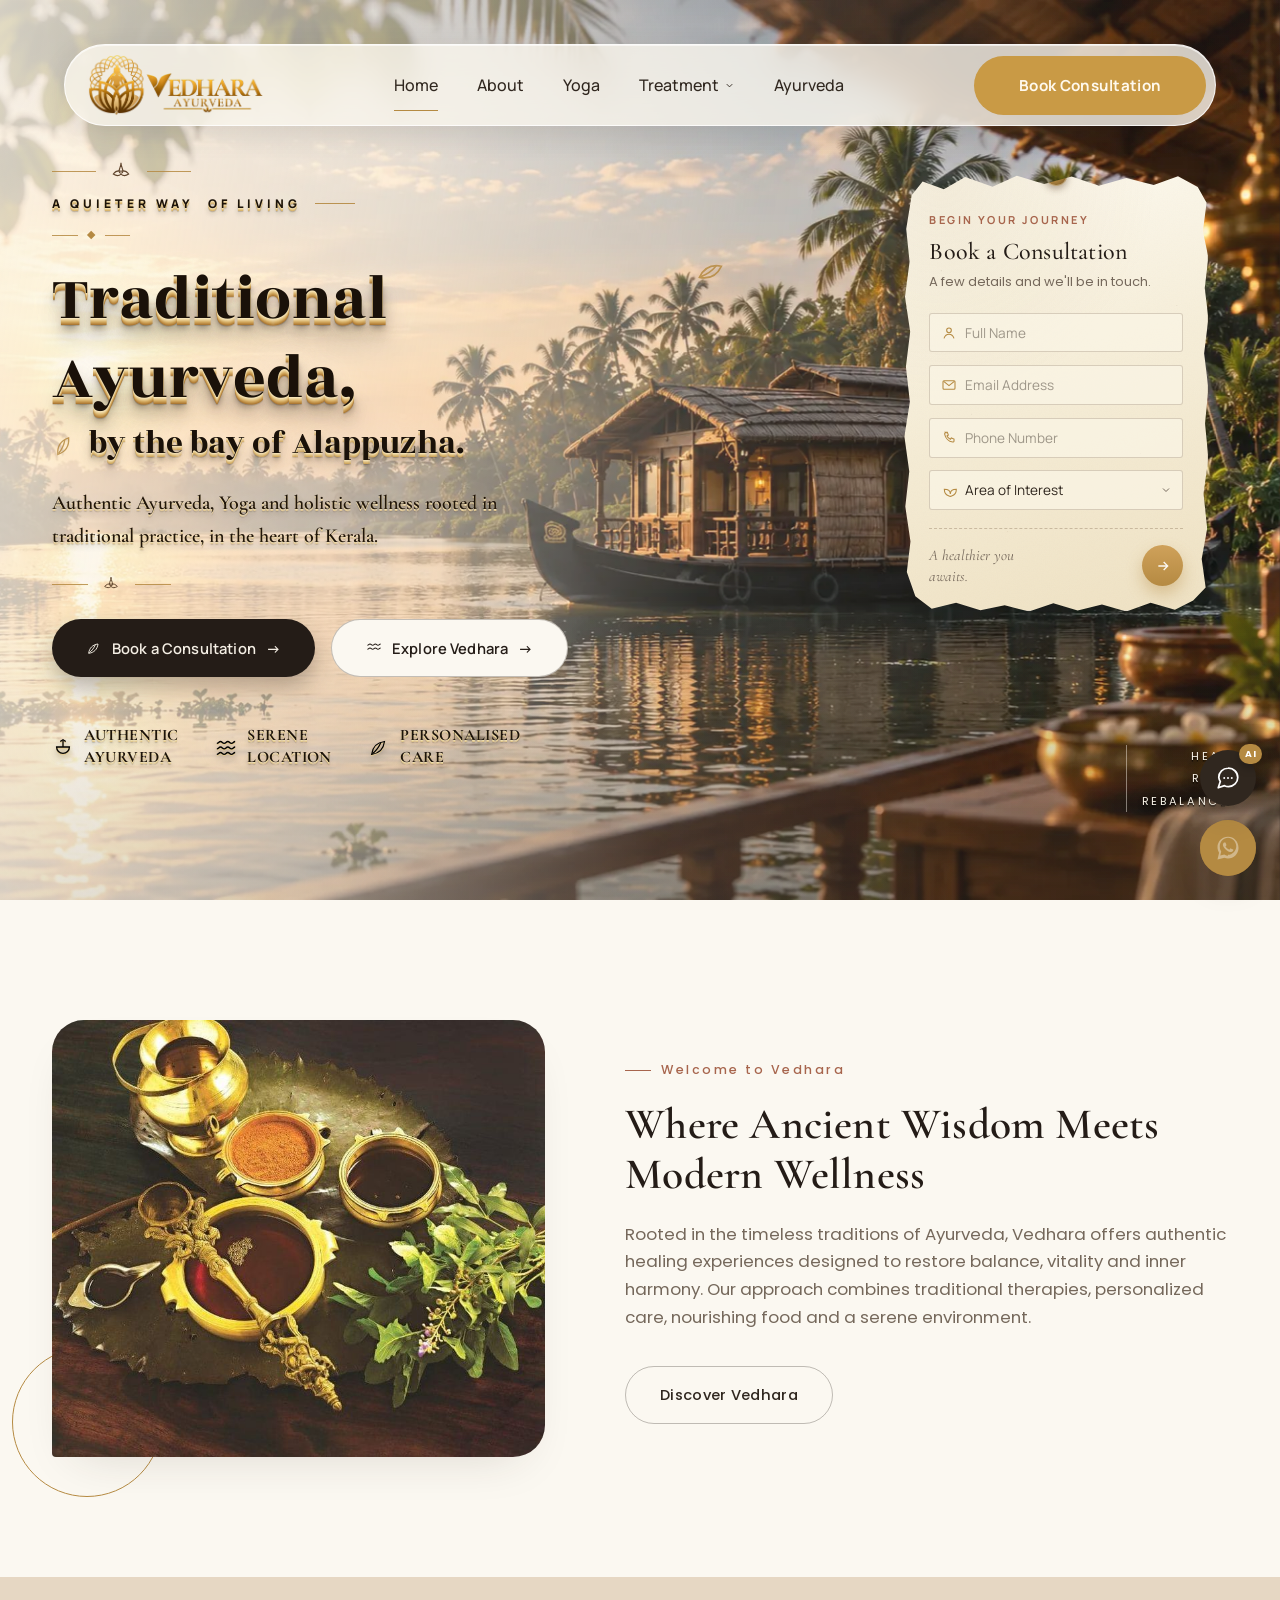
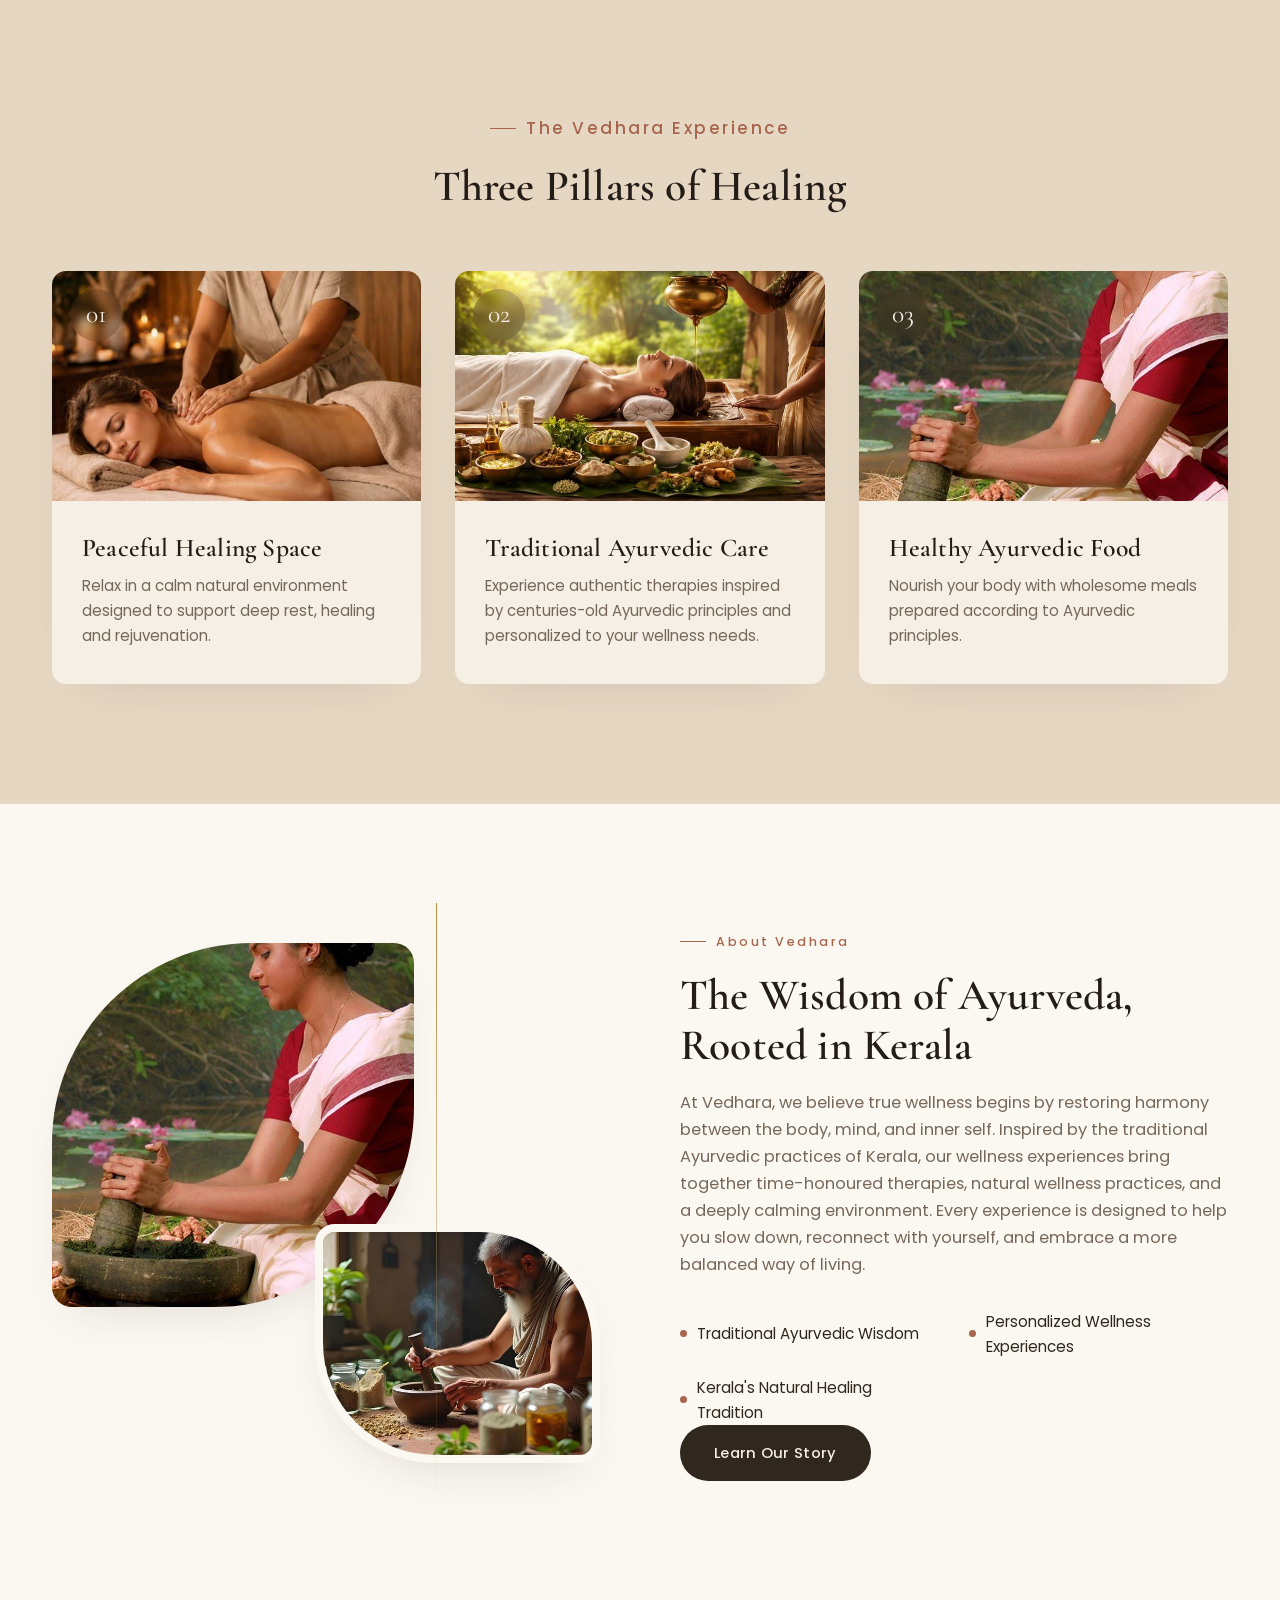
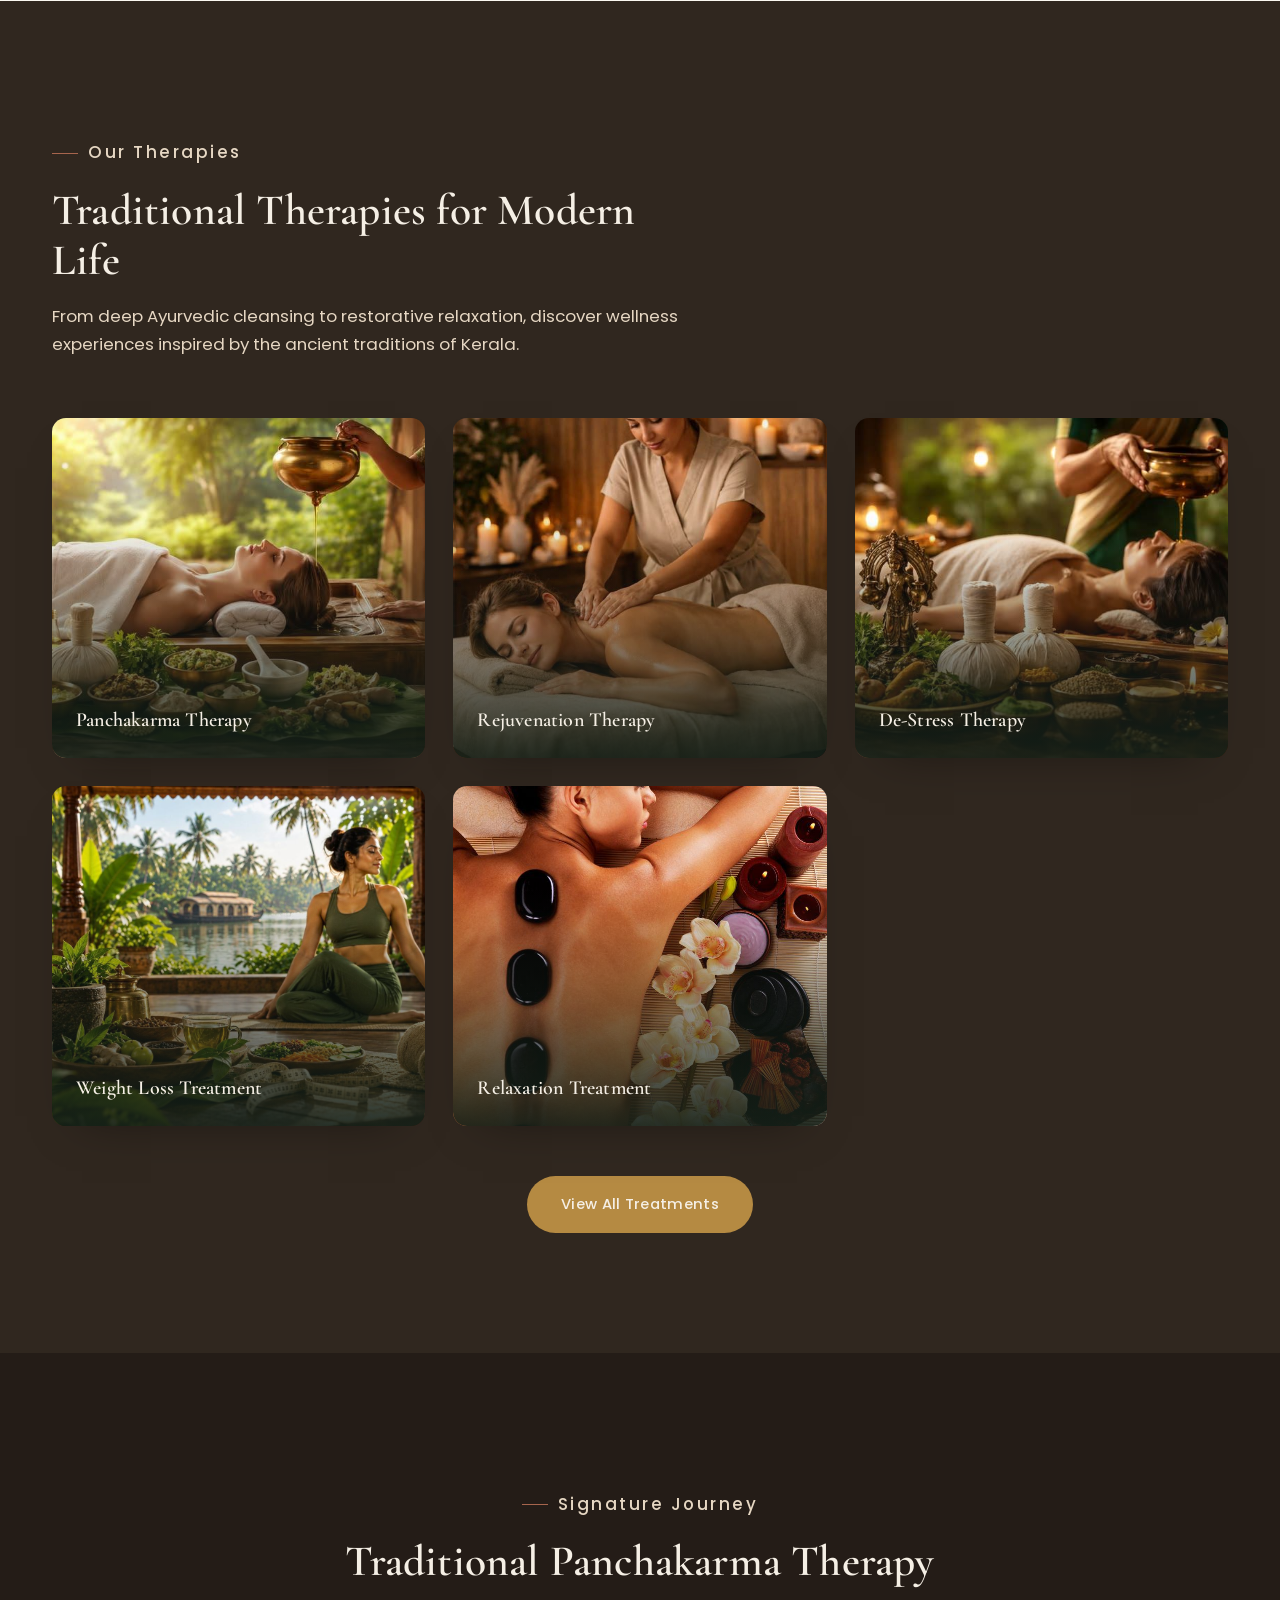
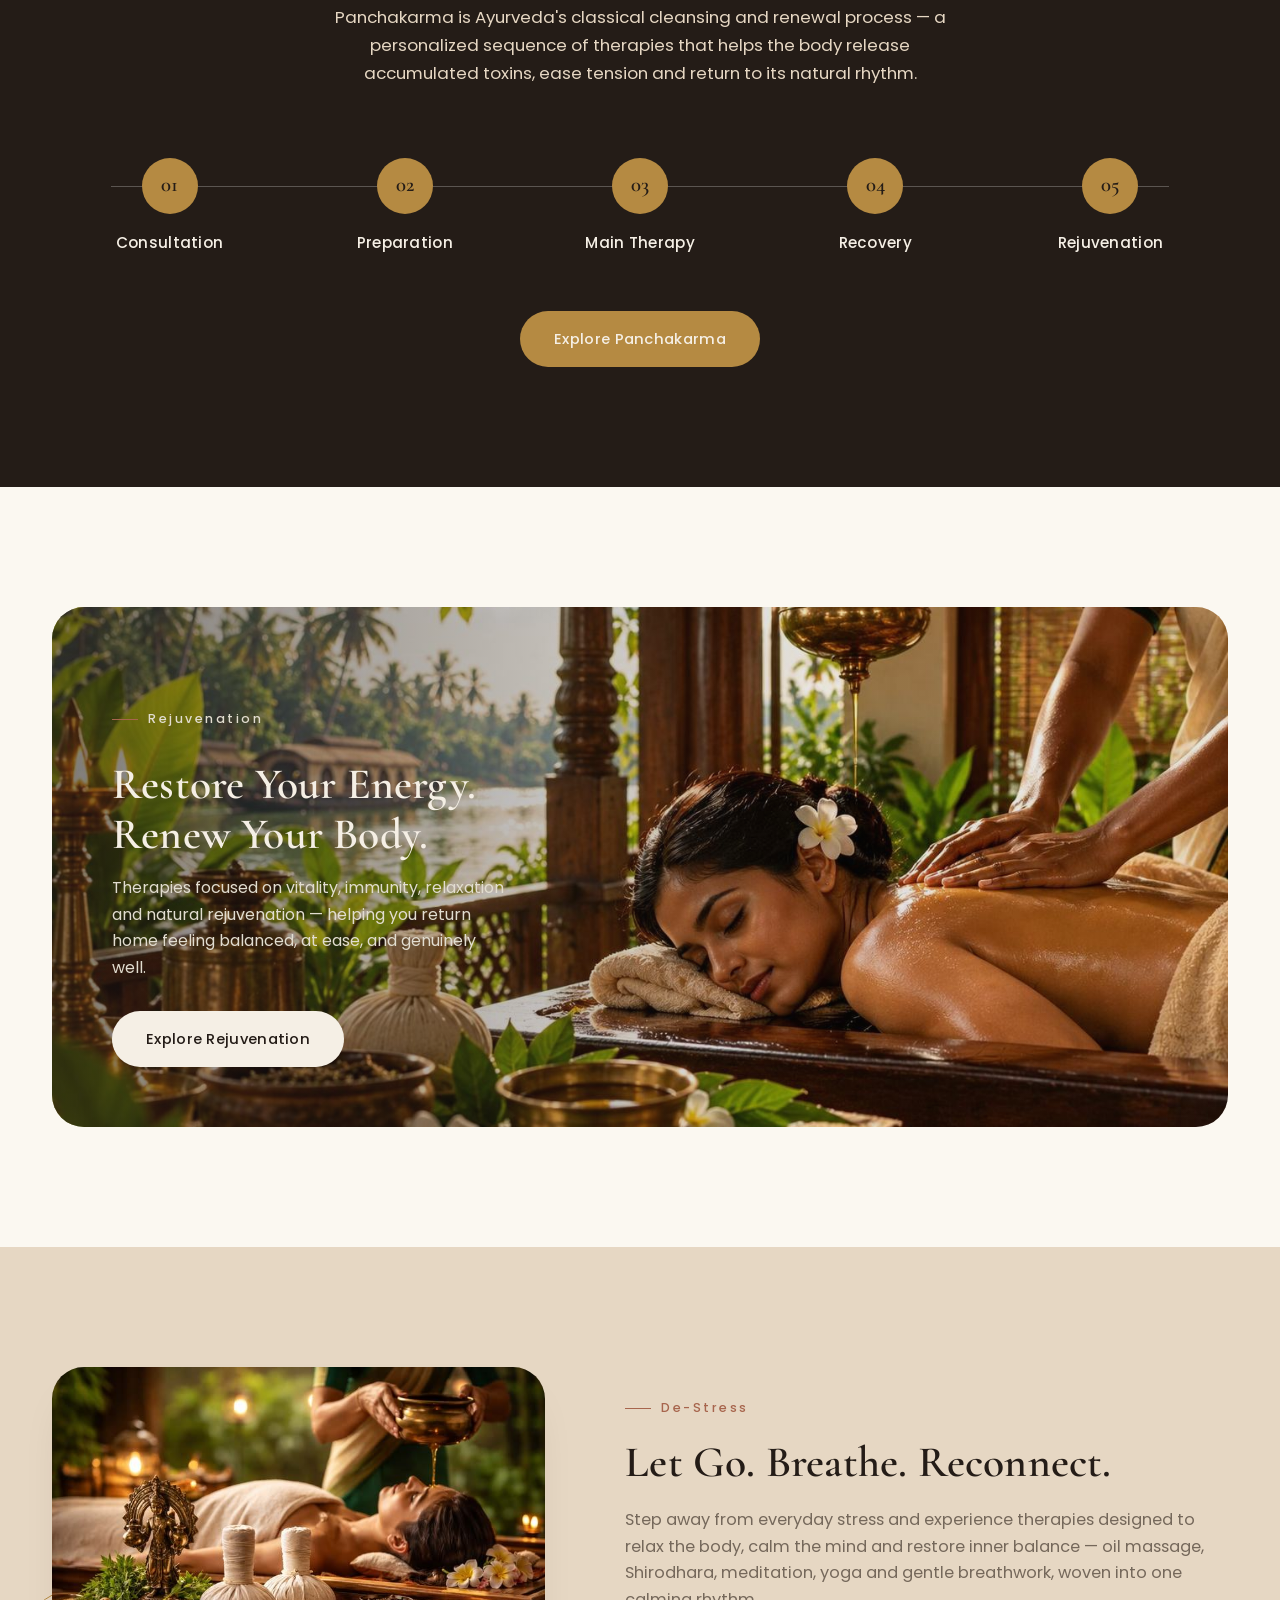
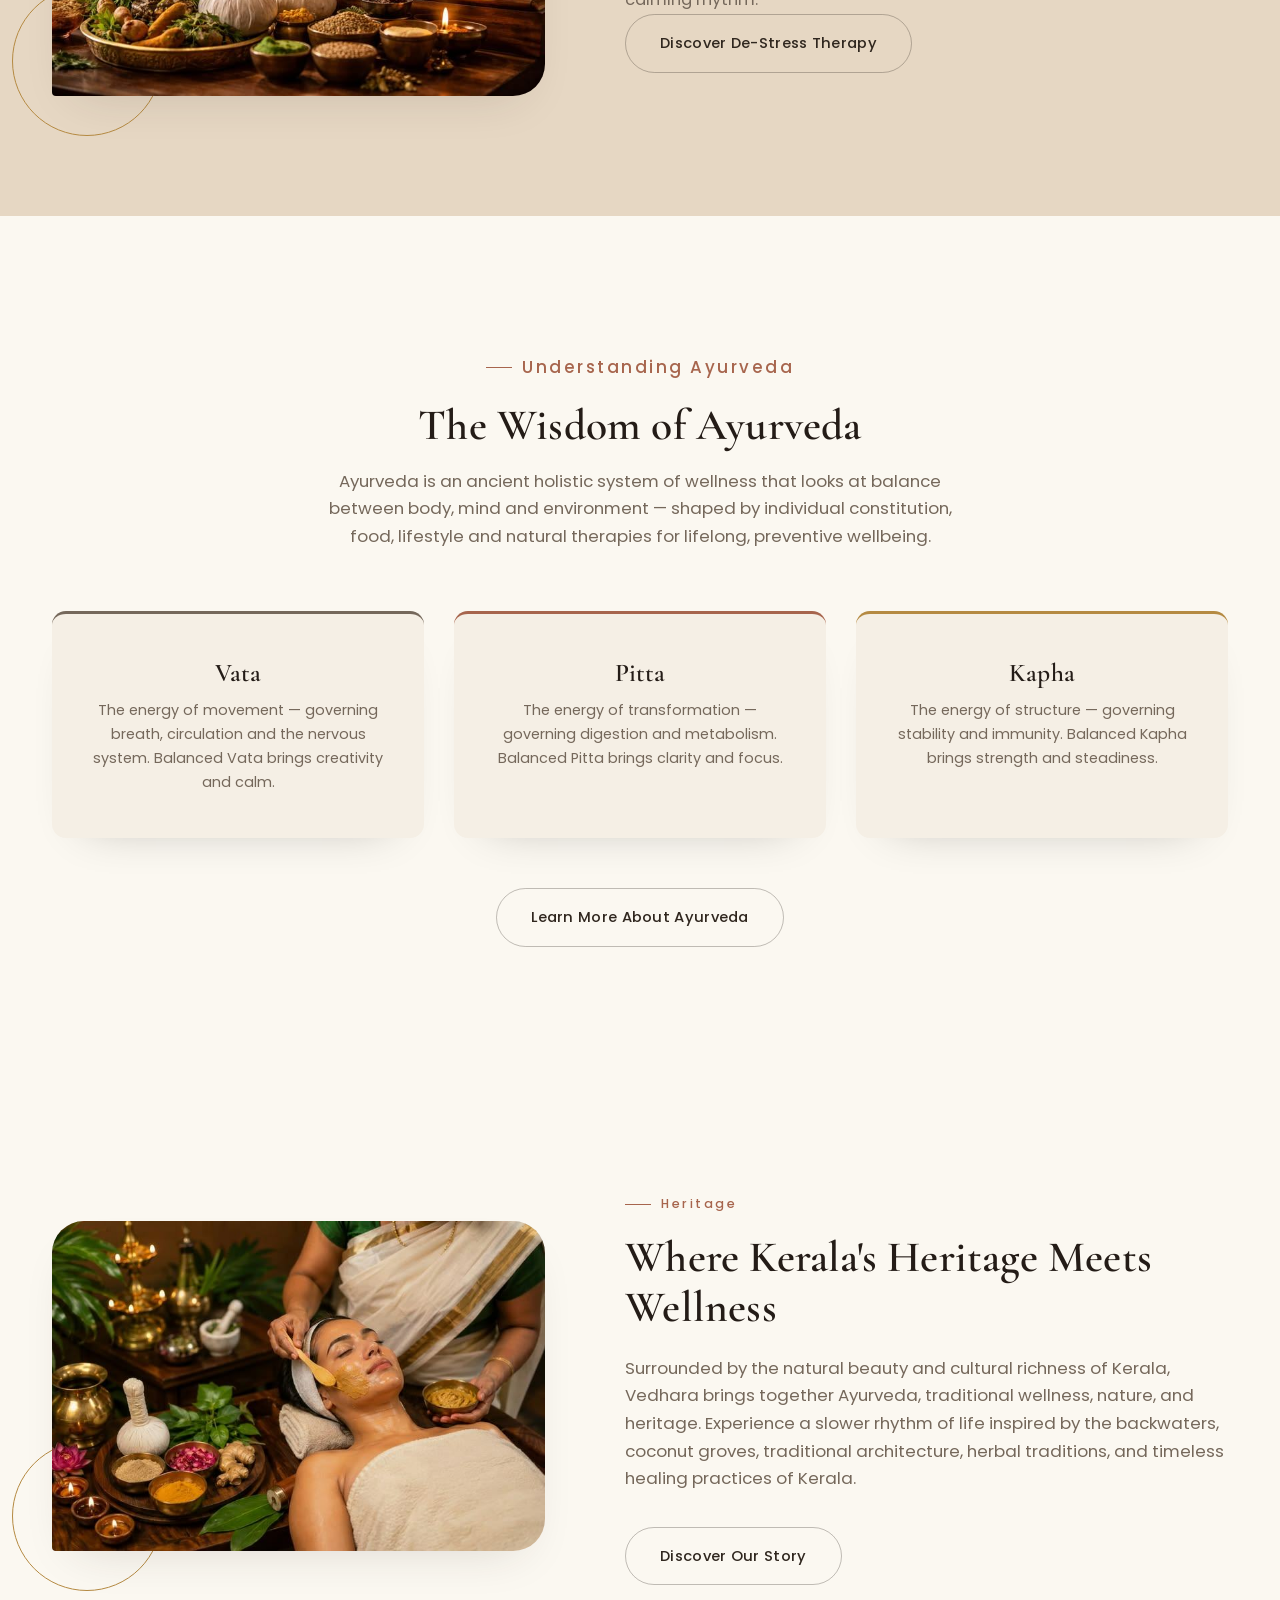
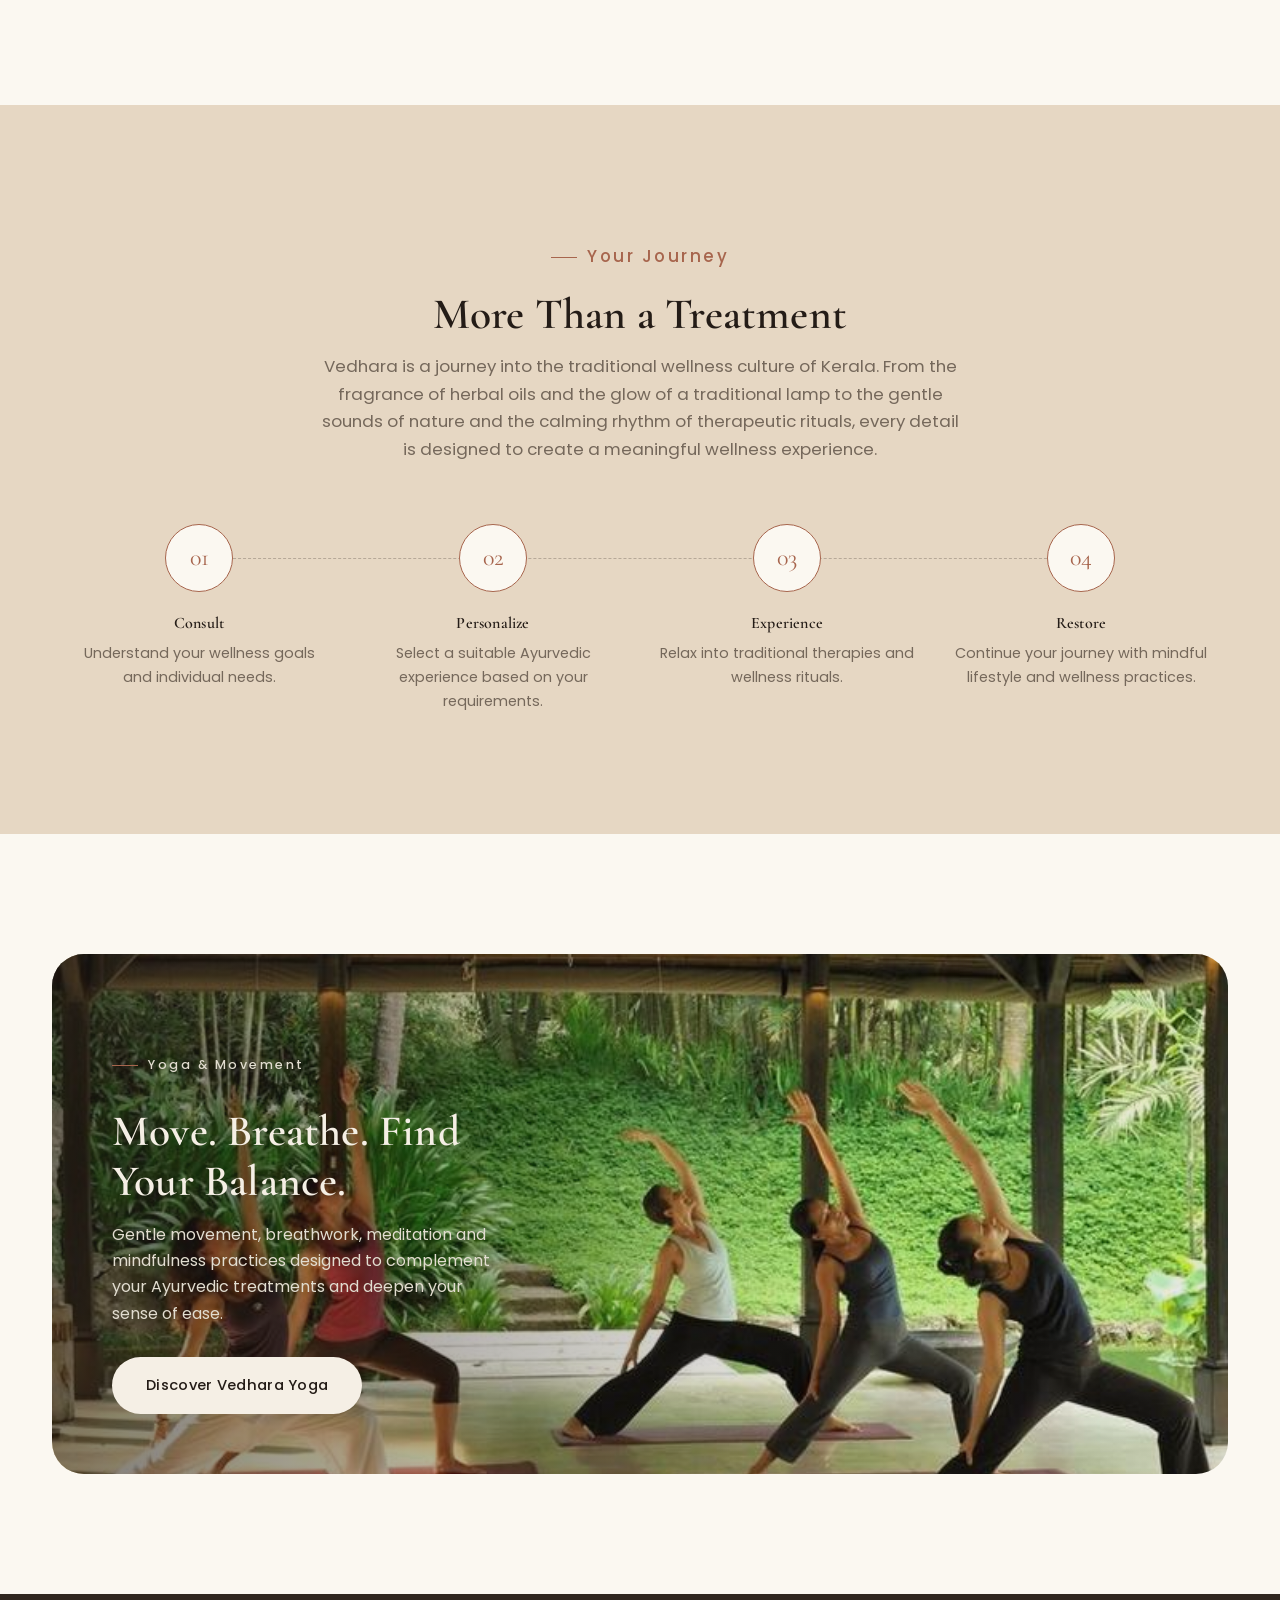
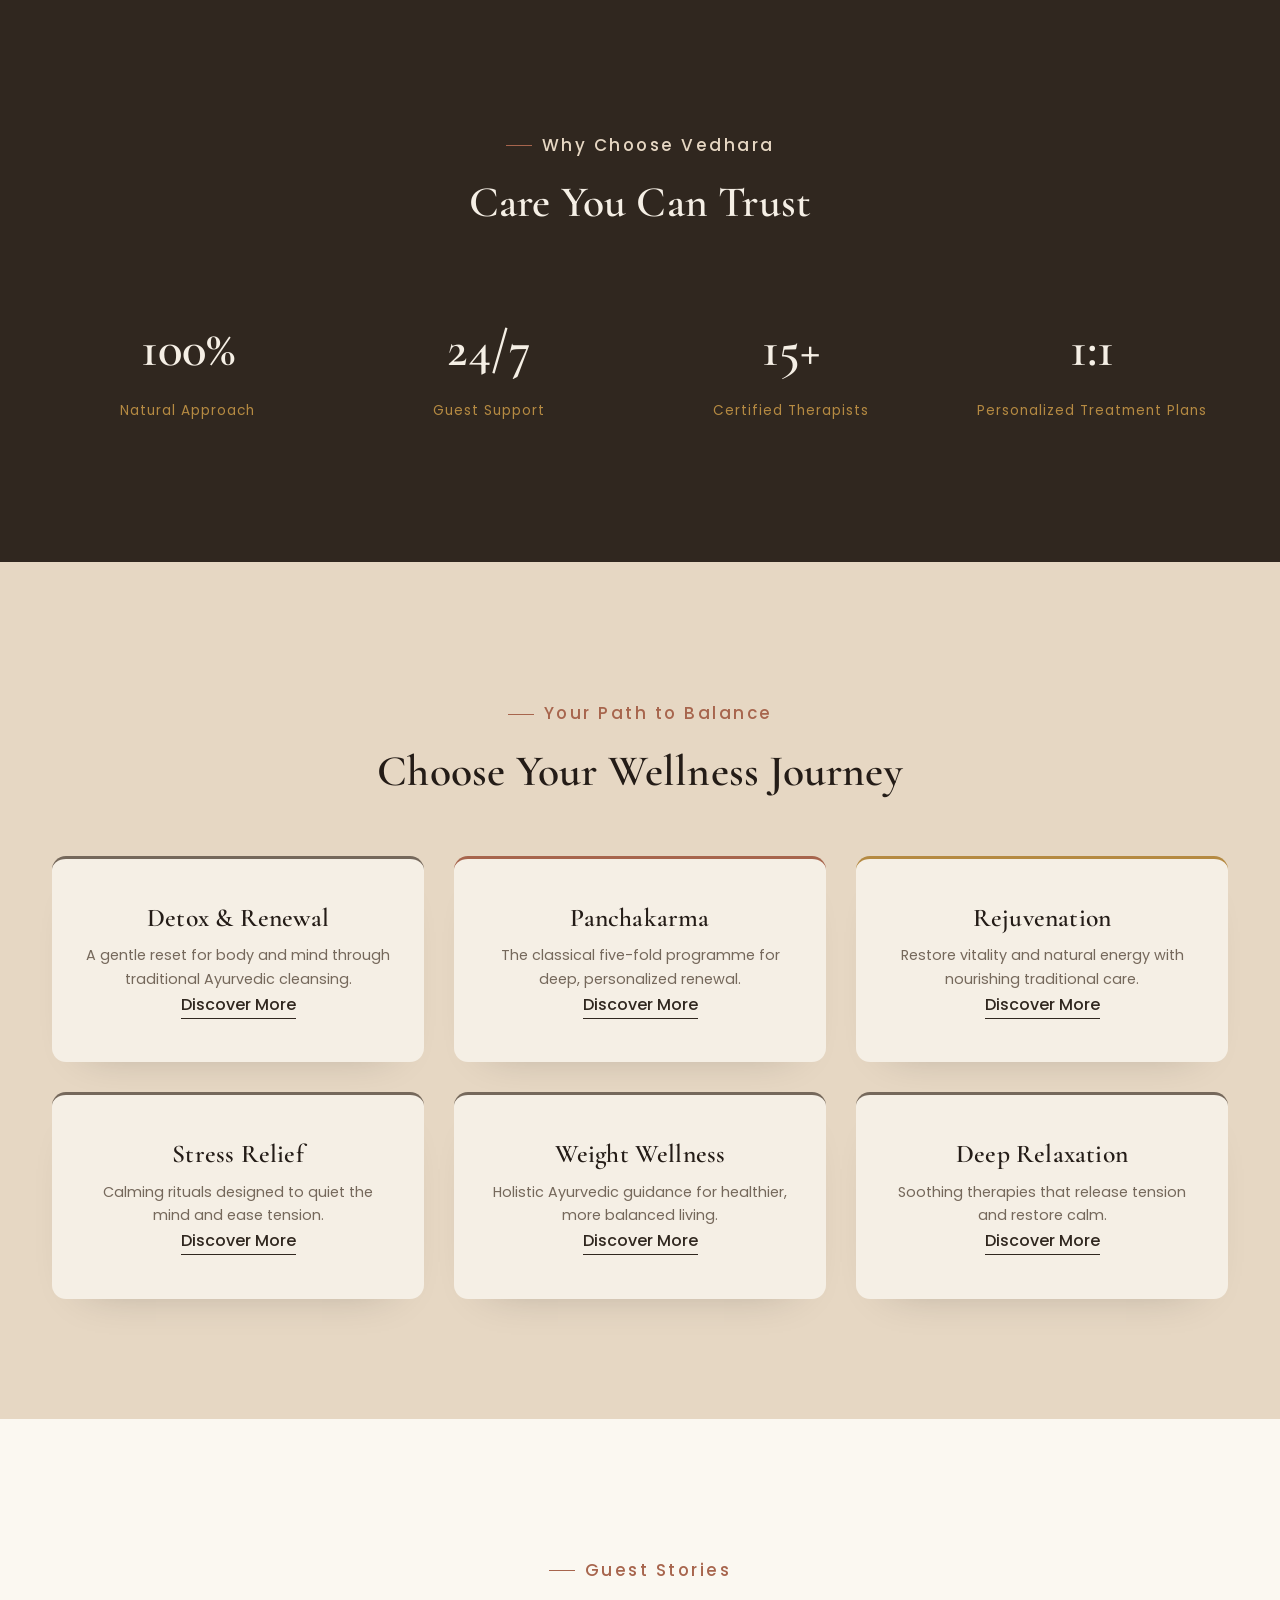
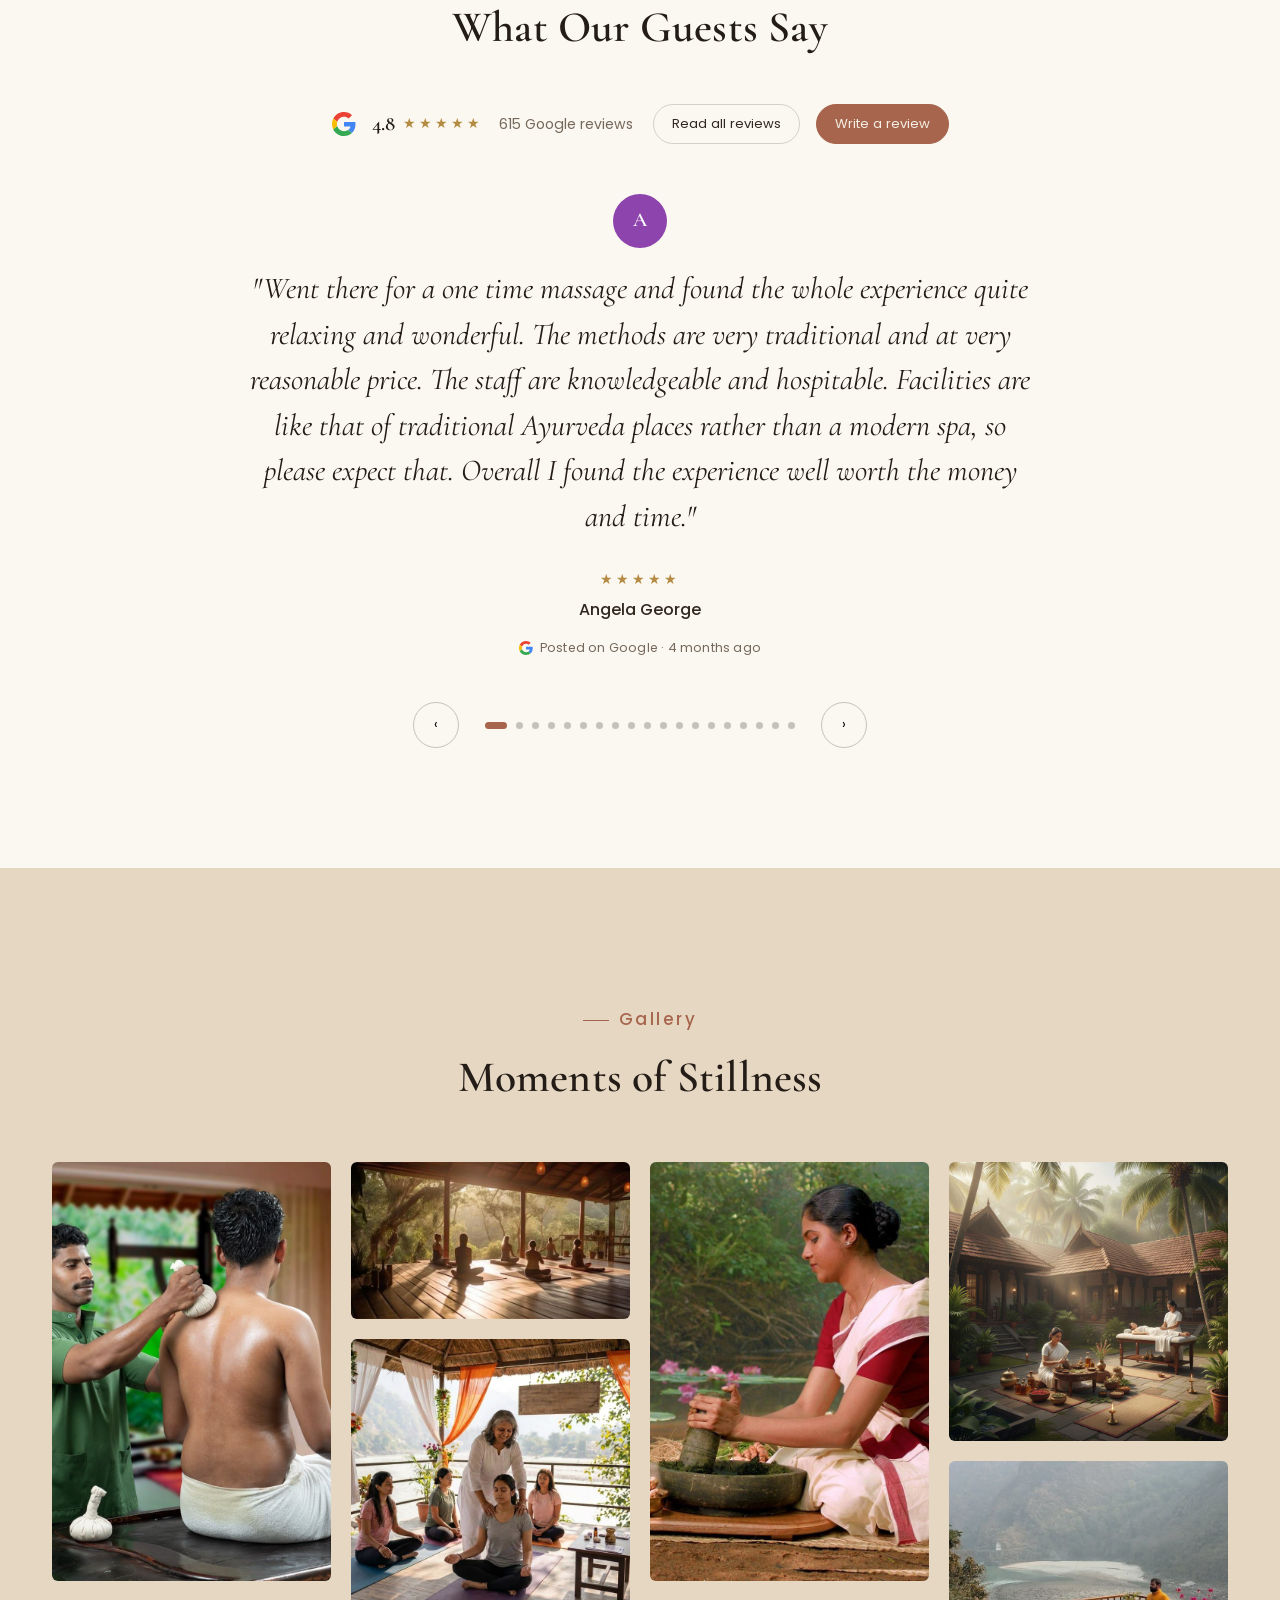
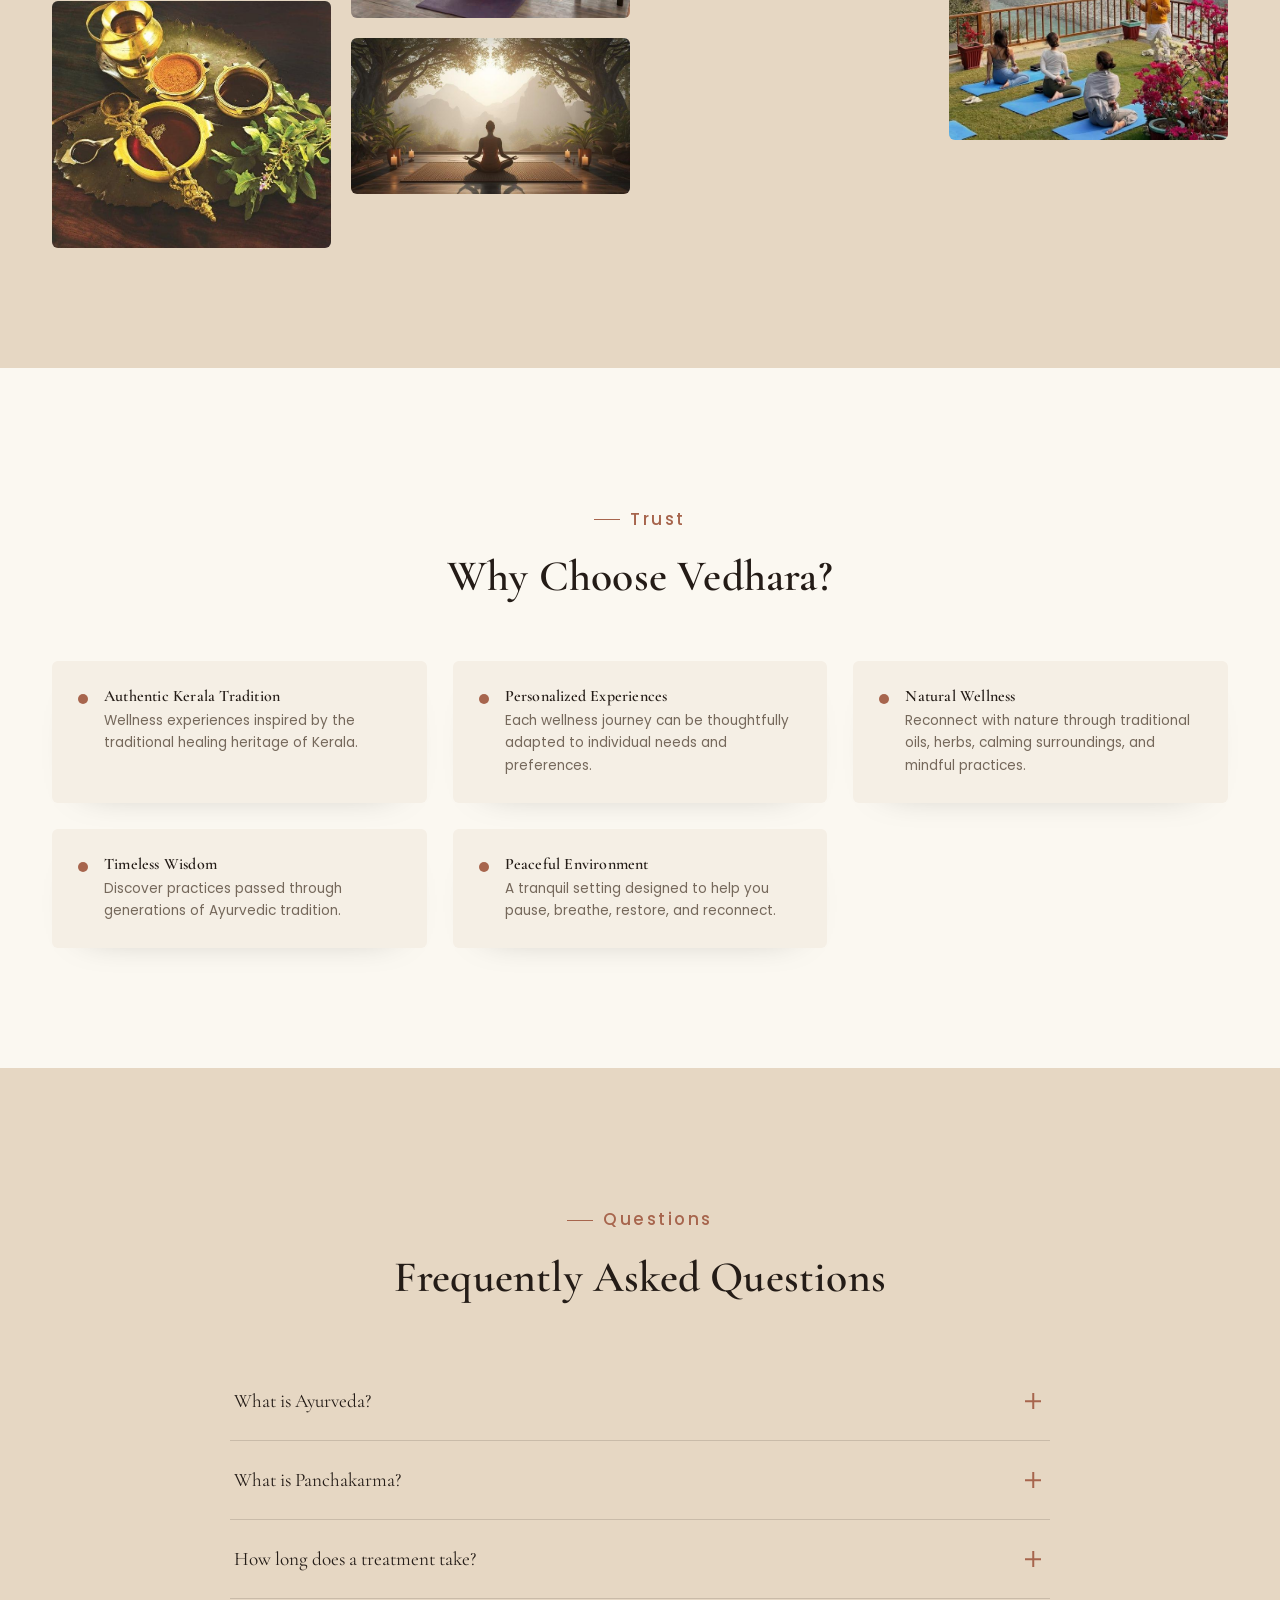
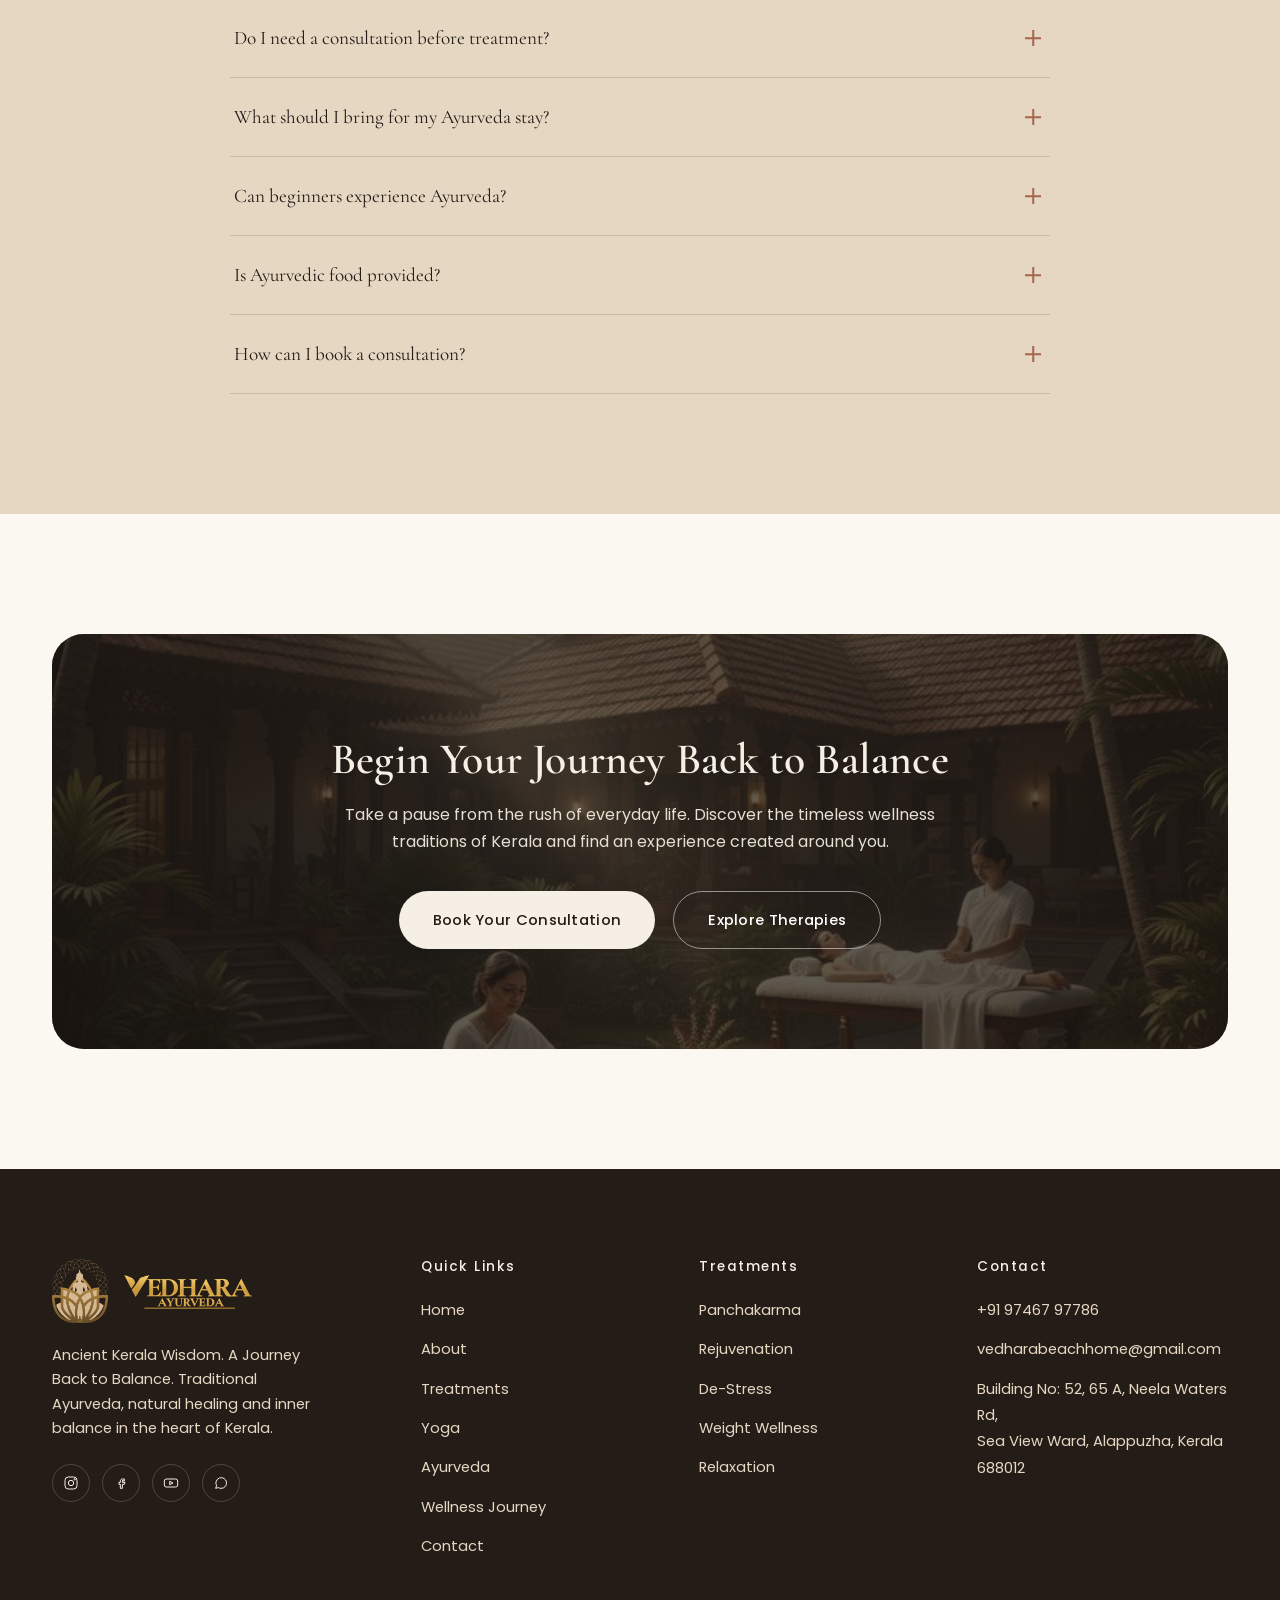
==== commit d9341709: "changes in Vedhara Ayurveda website" ====
--- a/index.html
+++ b/index.html
@@ -13,9 +13,9 @@
 <link rel="icon" href="assets/images/favicon-32.png" type="image/png">
 <link rel="preconnect" href="https://fonts.googleapis.com">
 <link rel="preconnect" href="https://fonts.gstatic.com" crossorigin>
-<link rel="preload" as="style" href="https://fonts.googleapis.com/css2?family=Cormorant+Garamond:ital,wght@0,400;0,500;0,600;1,400&family=Playfair+Display:ital,wght@0,700;0,800;0,900;1,700&family=Manrope:wght@400;500;600;700&family=Poppins:wght@300;400;500;600&display=swap">
-<link rel="stylesheet" href="https://fonts.googleapis.com/css2?family=Cormorant+Garamond:ital,wght@0,400;0,500;0,600;1,400&family=Playfair+Display:ital,wght@0,700;0,800;0,900;1,700&family=Manrope:wght@400;500;600;700&family=Poppins:wght@300;400;500;600&display=swap" media="print" onload="this.media='all'">
-<noscript><link rel="stylesheet" href="https://fonts.googleapis.com/css2?family=Cormorant+Garamond:ital,wght@0,400;0,500;0,600;1,400&family=Playfair+Display:ital,wght@0,700;0,800;0,900;1,700&family=Manrope:wght@400;500;600;700&family=Poppins:wght@300;400;500;600&display=swap"></noscript>
+<link rel="preload" as="style" href="https://fonts.googleapis.com/css2?family=Cormorant+Garamond:ital,wght@0,400;0,500;0,600;0,700;1,400;1,500&family=Rozha+One&family=Playfair+Display:ital,wght@0,700;0,800;0,900;1,700&family=Manrope:wght@400;500;600;700&family=Poppins:wght@300;400;500;600&display=swap">
+<link rel="stylesheet" href="https://fonts.googleapis.com/css2?family=Cormorant+Garamond:ital,wght@0,400;0,500;0,600;0,700;1,400;1,500&family=Rozha+One&family=Playfair+Display:ital,wght@0,700;0,800;0,900;1,700&family=Manrope:wght@400;500;600;700&family=Poppins:wght@300;400;500;600&display=swap" media="print" onload="this.media='all'">
+<noscript><link rel="stylesheet" href="https://fonts.googleapis.com/css2?family=Cormorant+Garamond:ital,wght@0,400;0,500;0,600;0,700;1,400;1,500&family=Rozha+One&family=Playfair+Display:ital,wght@0,700;0,800;0,900;1,700&family=Manrope:wght@400;500;600;700&family=Poppins:wght@300;400;500;600&display=swap"></noscript>
 <link rel="stylesheet" href="css/style.css">
 <link rel="stylesheet" href="css/booking-form.css">
 <link rel="stylesheet" href="css/animations.css">
@@ -40,6 +40,7 @@
   <link rel="stylesheet" href="css/source-navbar.css">
   <link rel="stylesheet" href="css/source-colors.css">
   <link rel="stylesheet" href="css/final-source-colors.css">
+  <link rel="stylesheet" href="css/hero-3d-text.css">
 </head>
 <body data-page="home">
 
@@ -160,29 +161,57 @@
 
       <div class="container section-pad vh-hero-inner">
         <div class="vh-hero-copy">
-          <p class="vh-eyebrow reveal">A Quieter Way of Living</p>
+          <div class="vh-hero-mark" aria-hidden="true">
+            <span class="vh-mark-line"></span>
+            <svg width="22" height="22" viewBox="0 0 24 24" fill="none" stroke="currentColor" stroke-width="1.2"><path d="M12 3c0 4.2 2.1 6.2 2.1 9.3a2.1 2.1 0 0 1-4.2 0C9.9 9.2 12 7.2 12 3Z"/><path d="M12 12.3c-3-1-6.2 0-8.4 3 3.1 2.1 6.3 2.1 8.4 0"/><path d="M12 12.3c3-1 6.2 0 8.4 3-3.1 2.1-6.3 2.1-8.4 0"/></svg>
+            <span class="vh-mark-line"></span>
+          </div>
+          <p class="vh-eyebrow"><span class="vh-eyebrow-a">A Quieter Way</span> <span class="vh-eyebrow-b">of Living</span></p>
+          <div class="vh-eyebrow-divider" aria-hidden="true">
+            <span class="vh-mark-line vh-mark-line-sm"></span>
+            <span class="vh-diamond"></span>
+            <span class="vh-mark-line vh-mark-line-sm"></span>
+          </div>
           <h1 class="vh-hero-heading">
-            <span class="vh-hero-heading-main reveal" style="--d:1">Traditional Ayurveda,</span>
-            <span class="vh-hero-heading-accent reveal" style="--d:2">by the bay of Alappuzha.</span>
+            <span class="vh-hero-heading-main">
+              Traditional Ayurveda,
+              <svg class="vh-heading-leaf vh-heading-leaf-1" width="30" height="30" viewBox="0 0 24 24" fill="none" stroke="currentColor" stroke-width="1.3" aria-hidden="true"><path d="M4 20c8-1 13-6 14-14-8 1-13 6-14 14Z"/><path d="M5 19c4-3 7-7 9-12"/></svg>
+            </span>
+            <span class="vh-hero-heading-accent">
+              <svg class="vh-heading-leaf vh-heading-leaf-2" width="24" height="24" viewBox="0 0 24 24" fill="none" stroke="currentColor" stroke-width="1.3" aria-hidden="true"><path d="M4 20c8-1 13-6 14-14-8 1-13 6-14 14Z"/><path d="M5 19c4-3 7-7 9-12"/></svg>
+              by the bay of Alappuzha.
+            </span>
           </h1>
-          <p class="vh-hero-sub reveal" style="--d:3">Authentic Ayurveda, Yoga and holistic wellness rooted in traditional practice, in the heart of Kerala.</p>
-
-          <div class="vh-hero-actions reveal" style="--d:4">
-            <a class="btn btn-primary" href="#consult">Book a Consultation <span aria-hidden="true">&rarr;</span></a>
-            <a class="btn btn-outline" href="about.html">Explore Vedhara <span aria-hidden="true">&rarr;</span></a>
-          </div>
-
-          <div class="vh-hero-features reveal" style="--d:5">
+          <p class="vh-hero-sub">Authentic Ayurveda, Yoga and holistic wellness rooted in traditional practice, in the heart of Kerala.</p>
+
+          <div class="vh-copy-divider" aria-hidden="true">
+            <span class="vh-mark-line"></span>
+            <svg width="18" height="18" viewBox="0 0 24 24" fill="none" stroke="currentColor" stroke-width="1.3"><path d="M12 3c0 4.2 2.1 6.2 2.1 9.3a2.1 2.1 0 0 1-4.2 0C9.9 9.2 12 7.2 12 3Z"/><path d="M12 12.3c-3-1-6.2 0-8.4 3 3.1 2.1 6.3 2.1 8.4 0"/><path d="M12 12.3c3-1 6.2 0 8.4 3-3.1 2.1-6.3 2.1-8.4 0"/></svg>
+            <span class="vh-mark-line"></span>
+          </div>
+
+          <div class="vh-hero-actions">
+            <a class="btn btn-primary" href="#consult">
+              <svg width="16" height="16" viewBox="0 0 24 24" fill="none" stroke="currentColor" stroke-width="1.4"><path d="M4 20c8-1 13-6 14-14-8 1-13 6-14 14Z"/><path d="M5 19c4-3 7-7 9-12"/></svg>
+              Book a Consultation <span aria-hidden="true">&rarr;</span>
+            </a>
+            <a class="btn btn-outline" href="about.html">
+              <svg width="16" height="16" viewBox="0 0 24 24" fill="none" stroke="currentColor" stroke-width="1.6"><path d="M2 8c2 0 2-2 4-2s2 2 4 2 2-2 4-2 2 2 4 2 2-2 4-2"/><path d="M2 14c2 0 2-2 4-2s2 2 4 2 2-2 4-2 2 2 4 2 2-2 4-2"/></svg>
+              Explore Vedhara <span aria-hidden="true">&rarr;</span>
+            </a>
+          </div>
+
+          <div class="vh-hero-features">
             <div class="vh-hero-feature">
-              <svg width="20" height="20" viewBox="0 0 24 24" fill="none" stroke="currentColor" stroke-width="1.5"><path d="M12 21c-4-1-7-5-7-10 5 0 9 2 9 7 0-5 4-7 9-7 0 5-3 9-7 10a4 4 0 0 1-4 0Z"/></svg>
+              <svg width="22" height="22" viewBox="0 0 24 24" fill="none" stroke="currentColor" stroke-width="1.4"><path d="M5 12h14a7 7 0 0 1-14 0Z"/><path d="M12 12V5"/><path d="M9 6l3-2 3 2"/></svg>
               <span>Authentic<br />Ayurveda</span>
             </div>
             <div class="vh-hero-feature">
-              <svg width="20" height="20" viewBox="0 0 24 24" fill="none" stroke="currentColor" stroke-width="1.5"><path d="M2 8c2 0 2-2 4-2s2 2 4 2 2-2 4-2 2 2 4 2 2-2 4-2"/><path d="M2 14c2 0 2-2 4-2s2 2 4 2 2-2 4-2 2 2 4 2 2-2 4-2"/><path d="M2 20c2 0 2-2 4-2s2 2 4 2 2-2 4-2 2 2 4 2 2-2 4-2"/></svg>
+              <svg width="22" height="22" viewBox="0 0 24 24" fill="none" stroke="currentColor" stroke-width="1.5"><path d="M2 8c2 0 2-2 4-2s2 2 4 2 2-2 4-2 2 2 4 2 2-2 4-2"/><path d="M2 14c2 0 2-2 4-2s2 2 4 2 2-2 4-2 2 2 4 2 2-2 4-2"/><path d="M2 20c2 0 2-2 4-2s2 2 4 2 2-2 4-2 2 2 4 2 2-2 4-2"/></svg>
               <span>Serene<br />Location</span>
             </div>
             <div class="vh-hero-feature">
-              <svg width="20" height="20" viewBox="0 0 24 24" fill="none" stroke="currentColor" stroke-width="1.5"><path d="M12 3c3 4 6 7.5 6 11a6 6 0 0 1-12 0c0-3.5 3-7 6-11Z"/></svg>
+              <svg width="22" height="22" viewBox="0 0 24 24" fill="none" stroke="currentColor" stroke-width="1.3"><path d="M4 20c8-1 13-6 14-14-8 1-13 6-14 14Z"/><path d="M5 19c4-3 7-7 9-12"/></svg>
               <span>Personalised<br />Care</span>
             </div>
           </div>
@@ -954,7 +983,6 @@
 <script src="js/main.js"></script>
 <script src="js/animations.js"></script>
 <script src="js/hero-enquiry.js"></script>
-<script src="js/home-nav.js"></script>
   <script src="js/source-navbar.js"></script>
 <script src="js/consult-modal.js"></script>
 </body>
--- a/css/style.css
+++ b/css/style.css
@@ -1 +1 @@
-:root{--primary-green:#30271F;--dark-green:#241C17;--sage:#75685B;--cream:#FBF8F1;--sand:#E6D7C3;--terracotta:#A7654D;--gold:#B58A42;--gold-dark:#60452D;--gold-light:#E6D7C3;--dark-text:#30271F;--muted-text:#75685B;--white:#F5EFE5;--font-head:'Cormorant Garamond',serif;--font-body:'Poppins',sans-serif;--container:1240px;--radius-sm:6px;--radius-md:14px;--radius-lg:32px;--shadow-soft:0 20px 50px -25px rgba(48,39,31,.18);--ease:cubic-bezier(.22,1,.36,1);--topbar-h:38px}*,*::before,*::after{box-sizing:border-box;margin:0;padding:0}html{scroll-behavior:smooth}body{font-family:var(--font-body);color:var(--dark-text);background:var(--cream);line-height:1.65;font-weight:400;overflow-x:hidden;-webkit-font-smoothing:antialiased}img{max-width:100%;display:block}a{color:inherit;text-decoration:none}ul{list-style:none}button{font-family:inherit;cursor:pointer;border:none;background:none}input,select,textarea{font-family:inherit;font-size:1rem}h1,h2,h3,h4{font-family:var(--font-head);color:var(--dark-green);font-weight:600;line-height:1.15;letter-spacing:.2px}h1{font-size:clamp(2.6rem,5vw,4.6rem);font-weight:500}h2{font-size:clamp(2rem,3.4vw,3rem)}h3{font-size:clamp(1.35rem,2vw,1.8rem)}p{color:var(--muted-text)}.container{width:100%;max-width:var(--container);margin:0 auto;padding:0 32px}.eyebrow{font-family:var(--font-body);font-size:.78rem;letter-spacing:2.5px;color:var(--terracotta);font-weight:500;display:inline-flex;align-items:center;gap:10px;margin-bottom:18px}.eyebrow::before{content:'';width:26px;height:1px;background:var(--terracotta);display:inline-block}.section{padding:120px 0;position:relative}.section-tight{padding:80px 0}.section-head{max-width:640px;margin-bottom:60px}.section-head.center{margin-left:auto;margin-right:auto;text-align:center}.section-head p{margin-top:18px;font-size:1.05rem}.bg-sand{background:var(--sand)}.bg-forest{background:var(--primary-green);color:var(--sand)}.bg-forest h2,.bg-forest h3{color:var(--white)}.bg-forest p{color:#E6D7C3}.bg-forest .exp-card-body h3{color:var(--dark-text)}.bg-forest .exp-card-body p{color:var(--dark-text)}.btn{display:inline-flex;align-items:center;gap:10px;padding:16px 34px;border-radius:100px;font-size:.92rem;font-weight:500;letter-spacing:.3px;transition:transform .45s var(--ease),box-shadow .45s var(--ease),background .35s ease,color .35s ease;white-space:nowrap}.btn-primary{background:var(--primary-green);color:var(--white)}.btn-primary:hover{transform:translateY(-3px);box-shadow:var(--shadow-soft)}.btn-outline{border:1px solid rgba(36,31,24,.28);color:var(--dark-text)}.btn-outline:hover{transform:translateY(-3px);background:var(--dark-text);color:var(--white);border-color:var(--dark-text)}.btn-light{background:var(--white);color:var(--dark-green)}.btn-light:hover{transform:translateY(-3px);box-shadow:0 20px 50px -20px rgba(0,0,0,.5)}.btn-gold{background:var(--gold);color:var(--white)}.btn-gold:hover{transform:translateY(-3px);box-shadow:0 20px 40px -20px rgba(179,137,60,.6)}.btn-block{width:100%;justify-content:center}.link-underline{position:relative;padding-bottom:3px;font-weight:500}.link-underline::after{content:'';position:absolute;left:0;bottom:0;width:100%;height:1px;background:currentColor;transform:scaleX(1);transform-origin:right;transition:transform .4s var(--ease)}.link-underline:hover::after{transform-origin:left}.topbar{position:fixed;top:0;left:0;right:0;z-index:1061;height:var(--topbar-h);background:var(--dark-green);border-bottom:1px solid rgba(255,255,255,.06)}.topbar .container{height:100%;display:flex;align-items:center;justify-content:space-between;gap:24px}.topbar-loc,.topbar-phone{display:inline-flex;align-items:center;gap:8px;font-size:.74rem;letter-spacing:.6px;white-space:nowrap;line-height:1}.topbar-loc{color:#F5EFE5;overflow:hidden;text-overflow:ellipsis}.topbar-loc svg,.topbar-phone svg{width:13px;height:13px;flex:none;opacity:.9}.topbar-phone{color:var(--gold);font-weight:500;transition:color .3s ease}.topbar-phone:hover{color:var(--white)}.navbar{position:fixed;top:calc(var(--topbar-h) + 6px);left:0;right:0;z-index:1060;padding:0 24px;transition:top .4s var(--ease)}.navbar .container{display:flex;align-items:center;justify-content:space-between;max-width:1220px;padding:14px 22px 14px 32px;border-radius:100px;background:rgba(255,255,255,.55);border:1px solid rgba(255,255,255,.7);backdrop-filter:blur(22px) saturate(160%);-webkit-backdrop-filter:blur(22px) saturate(160%);box-shadow:0 25px 60px -30px rgba(36,31,24,.28),inset 0 1px 0 rgba(255,255,255,.75);transition:background .4s var(--ease),border-color .4s var(--ease),box-shadow .4s var(--ease),padding .4s var(--ease)}.nav-logo{display:flex;align-items:center;gap:16px;background:var(--dark-green);padding:8px 26px 8px 12px;border-radius:100px;border:1px solid rgba(179,137,60,.55);box-shadow:inset 0 1px 0 rgba(255,255,255,.08),0 14px 30px -12px rgba(0,0,0,.5);transition:padding .4s var(--ease)}.nav-logo-mark{height:70px;width:auto;transition:height .4s var(--ease);display:block;flex:none}.nav-logo-word-img{height:48px;width:auto;display:block;flex:none;transition:height .4s var(--ease)}.nav-links{display:flex;align-items:center;gap:34px}.nav-links a{font-size:.86rem;font-weight:400;color:var(--dark-text);position:relative;padding:6px 0;letter-spacing:.2px}.nav-links a::after{content:'';position:absolute;left:0;bottom:0;width:0;height:1px;background:var(--gold-dark);transition:width .35s var(--ease)}.nav-links a:hover::after,.nav-links a.active::after{width:100%}.nav-links a.active{color:var(--gold-dark);font-weight:500}.nav-dropdown{position:relative}.nav-drop-toggle{display:inline-flex;align-items:center;gap:7px;font-family:inherit;font-size:.86rem;font-weight:400;letter-spacing:.2px;color:var(--dark-text);background:none;border:none;cursor:pointer;padding:6px 0}.nav-drop-toggle .caret{width:10px;height:10px;transition:transform .35s var(--ease)}.nav-drop-toggle .caret svg{width:100%;height:100%;display:block}.nav-dropdown.open .nav-drop-toggle .caret{transform:rotate(180deg)}.nav-dropdown.active .nav-drop-toggle{color:var(--gold-dark);font-weight:500}.nav-dropdown-menu{position:absolute;top:calc(100% + 22px);left:50%;transform:translate(-50%,8px);min-width:230px;background:rgba(36,28,23,.62);backdrop-filter:blur(18px) saturate(160%);-webkit-backdrop-filter:blur(18px) saturate(160%);border:1px solid rgba(255,255,255,.12);border-radius:18px;padding:14px 8px;box-shadow:0 30px 60px -25px rgba(0,0,0,.55);opacity:0;visibility:hidden;transition:opacity .3s var(--ease),transform .3s var(--ease),visibility .3s var(--ease);z-index:1200}.nav-dropdown-menu.has-desc{min-width:340px;padding:10px}.nav-dropdown.open .nav-dropdown-menu{opacity:1;visibility:visible;transform:translate(-50%,0)}.nav-dropdown-menu a{display:block;padding:12px 16px;border-radius:10px;color:var(--white) !important;font-size:.92rem;font-weight:500}.nav-dropdown-menu a::after{display:none}.nav-dropdown-menu a:hover{background:rgba(255,255,255,.08)}.nav-dropdown-menu a.active{color:var(--gold) !important}.nav-drop-item{padding:11px 14px !important}.ndi-title{display:block;color:var(--white);font-size:.9rem;font-weight:500;margin-bottom:4px}.ndi-desc{display:block;color:rgba(255,253,249,.6);font-size:.74rem;font-weight:400;letter-spacing:.1px;line-height:1.45}.nav-drop-item.active .ndi-title{color:var(--gold)}.nav-cta{display:flex;align-items:center;gap:22px}.nav-cta .btn{padding:12px 24px;font-size:.8rem}.hamburger{display:none;flex-direction:column;gap:6px;width:30px;z-index:1100}.hamburger span{height:2px;width:100%;background:var(--dark-text);transition:transform .35s var(--ease),opacity .3s ease,background .3s ease}.navbar.scrolled .container{padding:8px 16px 8px 26px;background:rgba(255,255,255,.72);border-color:rgba(255,255,255,.8);box-shadow:0 20px 45px -28px rgba(48,39,31,.16),inset 0 1px 0 rgba(255,255,255,.75)}.navbar.scrolled .nav-links a{color:var(--dark-text)}.navbar.scrolled .nav-links a.active{color:var(--gold-dark)}.navbar.scrolled .nav-drop-toggle{color:var(--dark-text)}.navbar.scrolled .nav-dropdown.active .nav-drop-toggle{color:var(--gold-dark)}.navbar.scrolled .hamburger span{background:var(--dark-text)}.navbar.scrolled .nav-logo-mark{height:54px}.navbar.scrolled .nav-logo-word-img{height:36px}body.no-hero-nav .navbar .container{background:rgba(255,255,255,.72);border-color:rgba(255,255,255,.8);box-shadow:0 20px 45px -28px rgba(48,39,31,.16),inset 0 1px 0 rgba(255,255,255,.75)}body.no-hero-nav .navbar .nav-links a{color:var(--dark-text)}body.no-hero-nav .navbar .nav-links a.active{color:var(--gold-dark)}body.no-hero-nav .navbar .nav-drop-toggle{color:var(--dark-text)}body.no-hero-nav .navbar .nav-dropdown.active .nav-drop-toggle{color:var(--gold-dark)}body.no-hero-nav .navbar .nav-logo-mark{height:54px}body.no-hero-nav .navbar .nav-logo-word-img{height:36px}body.no-hero-nav .hamburger span{background:var(--dark-text)}.whatsapp-float{position:fixed;left:24px;bottom:24px;z-index:900;width:56px;height:56px;border-radius:50%;background:#B58A42;color:#fff;display:flex;align-items:center;justify-content:center;box-shadow:0 16px 34px -12px rgba(48,39,31,.22);transition:transform .35s var(--ease),box-shadow .35s var(--ease)}.whatsapp-float svg{width:28px;height:28px;display:block}.whatsapp-float:hover{transform:translateY(-4px) scale(1.05);box-shadow:0 20px 40px -14px rgba(48,39,31,.28)}.whatsapp-float .wa-pulse{position:absolute;inset:0;border-radius:50%;background:#B58A42;opacity:.55;animation:waPulse 2.4s ease-out infinite}@keyframes waPulse{0%{transform:scale(1);opacity:.5}100%{transform:scale(1.7);opacity:0}}.hero{position:relative;height:100vh;min-height:640px;display:flex;align-items:flex-start;padding-top:clamp(172px,21vh,224px);overflow:hidden;color:var(--white);background:var(--dark-green)}.hero-media{position:absolute;inset:0;z-index:0}.hero-media picture{display:block;width:100%;height:100%}.hero-media img{width:100%;height:100%;object-fit:cover;filter:sepia(.15) saturate(1.15) brightness(.72);animation:heroZoom 22s ease-in-out infinite alternate}.hero::after{content:'';position:absolute;inset:0;background:linear-gradient(180deg,rgba(48,39,31,.30) 0%,rgba(48,39,31,.14) 45%,rgba(48,39,31,.45) 100%);z-index:1}.hero-content{position:relative;z-index:2;max-width:780px}.hero-tagline{font-family:var(--font-body);font-size:.78rem;font-weight:500;letter-spacing:.18em;text-transform:uppercase;color:var(--sand);opacity:.82;margin-bottom:24px}.hero-tagline .ht-dot{color:var(--gold);margin:0 2px;opacity:1}.hero .eyebrow{margin-bottom:20px}.hero .eyebrow{color:var(--gold)}.hero .eyebrow::before{background:var(--gold)}.hero h1{color:var(--white);font-weight:500;margin-bottom:28px}.hero p{color:#e6e0d2;font-size:1.15rem;max-width:560px;margin-bottom:42px}.hero-btns{display:flex;gap:18px;flex-wrap:wrap}.hero-scroll{position:absolute;bottom:38px;left:50%;transform:translateX(-50%);z-index:2;display:flex;flex-direction:column;align-items:center;gap:10px;color:#e6e0d2;font-size:.72rem;letter-spacing:3px}.hero-scroll .line{width:1px;height:44px;background:linear-gradient(#e6e0d2,transparent);animation:scrollLine 2.2s ease-in-out infinite}.hero-leaf{position:absolute;opacity:.5;z-index:1;pointer-events:none}.leaf-a{top:18%;left:6%;width:70px;animation:floatY 8s ease-in-out infinite}.leaf-b{bottom:24%;right:8%;width:90px;animation:floatY 10s ease-in-out infinite reverse}.hero-threads{position:absolute;inset:0;z-index:2;overflow:hidden;pointer-events:none}.h-thread{position:absolute;top:-6px;width:1px;background:linear-gradient(to bottom,rgba(230,196,140,.7),rgba(230,196,140,.15));transform-origin:top center;animation:threadSway 6.5s ease-in-out infinite}.h-thread::after{content:'';position:absolute;left:50%;bottom:-3px;width:5px;height:5px;transform:translateX(-50%);border-radius:50%;background:radial-gradient(circle at 35% 30%,#f4dc9a,#60452D 75%);box-shadow:0 2px 5px rgba(0,0,0,.35)}.t1{left:5%;height:88px;animation-delay:0s}.t2{left:15%;height:56px;animation-delay:.7s}.t3{left:26%;height:112px;animation-delay:1.3s}.t4{left:38%;height:70px;animation-delay:.3s}.t5{left:50%;height:96px;animation-delay:1.6s}.t6{left:62%;height:64px;animation-delay:.9s}.t7{left:74%;height:104px;animation-delay:.2s}.t8{left:85%;height:60px;animation-delay:1.1s}.t9{left:94%;height:118px;animation-delay:.5s}@keyframes threadSway{0%,100%{transform:rotate(-1.4deg)}50%{transform:rotate(1.4deg)}}@media (prefers-reduced-motion:reduce){.h-thread{animation:none}}@media (max-width:768px){.hero-threads{display:none}}.page-hero{position:relative;padding:210px 0 100px;color:var(--white);background:var(--dark-green);overflow:hidden}.page-hero-media{position:absolute;inset:0}.page-hero-media img{width:100%;height:100%;object-fit:cover;filter:sepia(.15) saturate(1.1) brightness(.55)}.page-hero::after{content:'';position:absolute;inset:0;background:linear-gradient(180deg,rgba(48,39,31,.26),rgba(36,28,23,.58))}.page-hero .container{position:relative;z-index:2}.page-hero h1{color:var(--white)}.breadcrumb{font-size:.8rem;letter-spacing:1px;color:#d9d2c1;margin-bottom:18px}.breadcrumb a{color:var(--gold)}.intro-grid{display:grid;grid-template-columns:.9fr 1.1fr;gap:80px;align-items:center}.intro-media{position:relative}.intro-media img{border-radius:var(--radius-lg) var(--radius-lg) var(--radius-lg) 4px;box-shadow:var(--shadow-soft)}.intro-media .ring{position:absolute;width:150px;height:150px;border:1px solid var(--gold);border-radius:50%;bottom:-40px;left:-40px;z-index:-1}.intro-text .signature-btn{margin-top:34px}.cards-3{display:grid;grid-template-columns:repeat(3,1fr);gap:34px}.exp-card{background:var(--white);border-radius:var(--radius-md);overflow:hidden;box-shadow:0 20px 50px -35px rgba(48,39,31,.20);transition:transform .5s var(--ease),box-shadow .5s var(--ease)}.exp-card:hover{transform:translateY(-10px);box-shadow:var(--shadow-soft)}.exp-card-media{position:relative;height:230px;overflow:hidden}.exp-card-media img{width:100%;height:100%;object-fit:cover;transition:transform .8s var(--ease)}.exp-card:hover .exp-card-media img{transform:scale(1.08)}.exp-num{position:absolute;top:18px;left:18px;font-family:var(--font-head);font-size:1.6rem;color:var(--white);background:rgba(48,39,31,.24);backdrop-filter:blur(4px);width:52px;height:52px;border-radius:50%;display:flex;align-items:center;justify-content:center}.exp-card-body{padding:32px 30px 36px}.exp-card-body h3{margin-bottom:12px}.exp-card-body p{font-size:.94rem}.about-grid{display:grid;grid-template-columns:1fr 1fr;gap:80px;align-items:center}.collage{position:relative;height:520px}.collage img{position:absolute;border-radius:var(--radius-lg);box-shadow:var(--shadow-soft);object-fit:cover}.collage .c1{width:66%;height:70%;top:0;left:0;border-radius:200px 20px 200px 20px}.collage .c2{width:52%;height:46%;bottom:0;right:0;border-radius:20px 120px 20px 120px;border:8px solid var(--cream)}.collage .vline{position:absolute;left:70%;top:-40px;width:1px;height:calc(100% + 80px);background:linear-gradient(var(--gold),transparent)}.about-points{list-style:none;margin-top:30px;display:grid;grid-template-columns:1fr 1fr;gap:16px 30px}.about-points li{display:flex;align-items:center;gap:10px;font-size:.95rem;color:var(--dark-text)}.about-points li::before{content:'';width:7px;height:7px;border-radius:50%;background:var(--terracotta);flex:none}.treat-grid{display:grid;grid-template-columns:repeat(3,1fr);gap:28px}.treat-card{position:relative;border-radius:var(--radius-md);overflow:hidden;height:340px;box-shadow:0 20px 45px -30px rgba(0,0,0,.5)}.treat-card img{width:100%;height:100%;object-fit:cover;transition:transform .8s var(--ease)}.treat-card::after{content:'';position:absolute;inset:0;background:linear-gradient(180deg,transparent 30%,rgba(21,32,24,.92) 100%)}.treat-card:hover img{transform:scale(1.1)}.treat-card-body{position:absolute;left:0;right:0;bottom:0;padding:26px 24px;z-index:2;color:var(--white)}.treat-card-body h3{color:var(--white);font-size:1.25rem;margin-bottom:0}.treat-card-body p,.treat-card-body a{display:none}.timeline{display:flex;justify-content:space-between;position:relative;margin-top:70px}.timeline::before{content:'';position:absolute;top:28px;left:5%;right:5%;height:1px;background:rgba(255,255,255,.25)}.tl-step{flex:1;text-align:center;position:relative;padding:0 10px}.tl-num{width:56px;height:56px;border-radius:50%;background:var(--gold);color:var(--dark-green);display:flex;align-items:center;justify-content:center;font-family:var(--font-head);font-size:1.3rem;font-weight:600;margin:0 auto 20px;position:relative;z-index:2;transform:scale(.9);opacity:0;transition:all .6s var(--ease)}.tl-step.in-view .tl-num{opacity:1;transform:scale(1)}.tl-step h4{color:var(--white);font-family:var(--font-body);font-size:.95rem;font-weight:500;letter-spacing:.3px}.approach{display:grid;grid-template-columns:repeat(4,1fr);gap:0;position:relative;margin-top:60px}.approach::before{content:'';position:absolute;top:34px;left:12%;right:12%;height:1px;border-top:1px dashed rgba(36,31,24,.25)}.ap-step{text-align:center;padding:0 20px;opacity:0;transform:translateY(24px);transition:all .7s var(--ease)}.ap-step.in-view{opacity:1;transform:translateY(0)}.ap-num{width:68px;height:68px;border-radius:50%;border:1px solid var(--terracotta);color:var(--terracotta);font-family:var(--font-head);font-size:1.5rem;display:flex;align-items:center;justify-content:center;margin:0 auto 22px;background:var(--cream);position:relative;z-index:1}.ap-step h4{margin-bottom:10px}.ap-step p{font-size:.9rem}.overlay-panel{position:relative;border-radius:var(--radius-lg);overflow:hidden;min-height:520px;display:flex;align-items:flex-end}.overlay-panel img{position:absolute;inset:0;width:100%;height:100%;object-fit:cover}.overlay-panel::after{content:'';position:absolute;inset:0;background:linear-gradient(90deg,rgba(36,28,23,.58) 0%,rgba(48,39,31,.10) 65%)}.overlay-panel-body{position:relative;z-index:2;padding:60px;max-width:520px;color:var(--white)}.overlay-panel-body h2{color:var(--white);margin-bottom:16px}.overlay-panel-body p{color:#e2ddd0;margin-bottom:30px}.dosha-grid{display:grid;grid-template-columns:repeat(3,1fr);gap:30px}.dosha-card{background:var(--white);padding:44px 32px;border-radius:var(--radius-md);text-align:center;box-shadow:0 20px 45px -35px rgba(0,0,0,.3);border-top:3px solid var(--sage)}.dosha-card:nth-child(2){border-top-color:var(--terracotta)}.dosha-card:nth-child(3){border-top-color:var(--gold)}.dosha-icon{width:56px;height:56px;margin:0 auto 22px}.dosha-card h3{margin-bottom:12px}.dosha-card p{font-size:.9rem}.stats-grid{display:grid;grid-template-columns:repeat(4,1fr);gap:30px;text-align:center}.stat{padding:20px}.stat .num{font-family:var(--font-head);font-size:clamp(2.4rem,4vw,3.4rem);color:var(--white);display:block;font-weight:600}.stat .label{color:var(--gold);font-size:.85rem;letter-spacing:1px;margin-top:8px;display:block}.google-rating-bar{display:flex;align-items:center;justify-content:center;gap:16px;flex-wrap:wrap;margin:-8px 0 50px}.google-g-icon{width:24px;height:24px;flex:none}.grb-score{display:flex;align-items:center;gap:8px}.grb-number{font-family:var(--font-head);font-size:1.3rem;color:var(--dark-green);font-weight:600}.grb-count{font-size:.88rem;color:var(--muted-text);padding-right:4px}.grb-link{font-size:.82rem;color:var(--dark-text);border:1px solid rgba(36,31,24,.18);padding:8px 18px;border-radius:30px;transition:.3s ease;white-space:nowrap}.grb-link:hover{background:var(--dark-green);color:var(--white);border-color:var(--dark-green)}.grb-link-alt{color:var(--white);background:var(--terracotta);border-color:var(--terracotta)}.grb-link-alt:hover{background:var(--dark-green);border-color:var(--dark-green)}.testi-wrap{max-width:780px;margin:0 auto;text-align:center;position:relative}.testi-slide{display:none}.testi-slide.active{display:block;animation:fadeIn .6s var(--ease)}.testi-avatar{width:54px;height:54px;border-radius:50%;display:flex;align-items:center;justify-content:center;margin:0 auto 18px;color:#fff;font-family:var(--font-head);font-size:1.25rem;font-weight:600}.testi-avatar.is-generic{background:#F5EFE5;color:#75685B}.testi-avatar.is-generic svg{width:26px;height:26px}.testi-quote{font-family:var(--font-head);font-size:clamp(1.35rem,2.4vw,1.9rem);font-style:italic;color:var(--dark-green);line-height:1.5;margin-bottom:28px}.testi-meta{display:flex;flex-direction:column;align-items:center;gap:6px}.testi-meta .name{font-weight:500;color:var(--dark-text)}.testi-meta .loc{font-size:.82rem;color:var(--muted-text)}.testi-stars{color:var(--gold);letter-spacing:3px;font-size:.9rem}.testi-trip{font-size:.76rem;color:var(--muted-text);letter-spacing:.3px;margin-top:2px}.testi-source{display:flex;align-items:center;justify-content:center;gap:7px;margin-top:14px;font-size:.78rem;color:var(--muted-text);letter-spacing:.2px}.testi-source svg{width:14px;height:14px;flex:none}.testi-controls{display:flex;justify-content:center;align-items:center;gap:26px;margin-top:44px}.testi-arrow{width:46px;height:46px;border-radius:50%;border:1px solid rgba(36,31,24,.25);display:flex;align-items:center;justify-content:center;transition:.35s var(--ease)}.testi-arrow:hover{background:var(--dark-green);color:var(--white);border-color:var(--dark-green)}.testi-dots{display:flex;gap:9px}.testi-dots span{width:7px;height:7px;border-radius:50%;background:rgba(36,31,24,.25);transition:.3s;cursor:pointer}.testi-dots span.active{background:var(--terracotta);width:22px;border-radius:6px}.gallery-grid{columns:4 240px;column-gap:20px}.gallery-item{break-inside:avoid;margin-bottom:20px;position:relative;border-radius:var(--radius-sm);overflow:hidden;cursor:pointer}.gallery-item img{width:100%;display:block;transition:transform .7s var(--ease)}.gallery-item .g-overlay{position:absolute;inset:0;background:rgba(48,39,31,.30);opacity:0;display:flex;align-items:center;justify-content:center;transition:opacity .4s ease}.gallery-item:hover img{transform:scale(1.08)}.gallery-item:hover .g-overlay{opacity:1}.g-overlay svg{width:34px;height:34px;stroke:var(--white)}.lightbox{position:fixed;inset:0;background:rgba(10,16,12,.94);z-index:2000;display:none;align-items:center;justify-content:center;padding:40px}.lightbox.active{display:flex;animation:fadeIn .3s ease}.lightbox img{max-width:90vw;max-height:85vh;border-radius:var(--radius-sm)}.lightbox-close,.lightbox-prev,.lightbox-next{position:absolute;color:var(--white);width:48px;height:48px;border-radius:50%;border:1px solid rgba(255,255,255,.3);display:flex;align-items:center;justify-content:center;transition:.3s}.lightbox-close{top:30px;right:30px}.lightbox-prev{left:30px;top:50%;transform:translateY(-50%)}.lightbox-next{right:30px;top:50%;transform:translateY(-50%)}.lightbox-close:hover,.lightbox-prev:hover,.lightbox-next:hover{background:var(--white);color:var(--dark-green)}.faq-list{max-width:820px;margin:0 auto}.faq-item{border-bottom:1px solid rgba(36,31,24,.15)}.faq-q{width:100%;display:flex;justify-content:space-between;align-items:center;padding:26px 4px;text-align:left;font-family:var(--font-head);font-size:1.2rem;color:var(--dark-green)}.faq-q .plus{width:26px;height:26px;flex:none;position:relative;margin-left:20px}.faq-q .plus::before,.faq-q .plus::after{content:'';position:absolute;background:var(--terracotta);top:50%;left:50%;transform:translate(-50%,-50%)}.faq-q .plus::before{width:16px;height:1.5px}.faq-q .plus::after{width:1.5px;height:16px;transition:transform .35s var(--ease)}.faq-item.open .faq-q .plus::after{transform:translate(-50%,-50%) rotate(90deg) scaleY(0)}.faq-a{max-height:0;overflow:hidden;transition:max-height .45s var(--ease)}.faq-a p{padding:0 4px 26px;font-size:.95rem;max-width:680px}.cta-banner{position:relative;border-radius:var(--radius-lg);overflow:hidden;padding:100px 60px;text-align:center}.cta-banner img{position:absolute;inset:0;width:100%;height:100%;object-fit:cover;filter:sepia(.2) brightness(.5)}.cta-banner::after{content:'';position:absolute;inset:0;background:radial-gradient(circle at center,rgba(48,39,31,.30),rgba(36,28,23,.58))}.cta-banner-body{position:relative;z-index:2;color:var(--white);max-width:640px;margin:0 auto}.cta-banner-body h2{color:var(--white);margin-bottom:18px}.cta-banner-body p{color:#e5e0d3;margin-bottom:36px}.cta-banner-btns{display:flex;gap:18px;justify-content:center;flex-wrap:wrap}.contact-grid{display:grid;grid-template-columns:.85fr 1.15fr;gap:70px}.contact-info h3{margin-bottom:8px}.contact-info .cinfo-block{margin-bottom:30px}.contact-info .cinfo-label{font-size:.75rem;letter-spacing:2px;color:var(--terracotta);margin-bottom:6px;display:block}.contact-info .cinfo-value{font-size:1.05rem;color:var(--dark-text)}.map-embed{margin-top:30px;border-radius:var(--radius-md);overflow:hidden;height:220px;background:var(--sand) url('data:image/svg+xml;utf8,<svg xmlns="http://www.w3.org/2000/svg" width="100" height="100"><path d="M0 50 Q 25 20 50 50 T 100 50" stroke="%23b5673a" fill="none" stroke-width="1"/></svg>');display:flex;align-items:center;justify-content:center;color:var(--muted-text);font-size:.85rem;border:1px solid rgba(36,31,24,.1)}.social-row{display:flex;gap:14px;margin-top:10px}.social-row a{width:42px;height:42px;border-radius:50%;border:1px solid rgba(36,31,24,.2);display:flex;align-items:center;justify-content:center;transition:.35s var(--ease)}.social-row a:hover{background:var(--dark-green);border-color:var(--dark-green);color:var(--white)}.social-row svg{width:18px;height:18px}.form-card{background:var(--white);padding:46px;border-radius:var(--radius-md);box-shadow:0 20px 50px -35px rgba(48,39,31,.20)}.form-row{display:grid;grid-template-columns:1fr 1fr;gap:20px}.field{margin-bottom:20px}.field label{display:block;font-size:.82rem;color:var(--dark-text);margin-bottom:8px;font-weight:500}.field input,.field select,.field textarea{width:100%;padding:14px 16px;border:1px solid rgba(36,31,24,.18);border-radius:var(--radius-sm);background:var(--cream);color:var(--dark-text);transition:border-color .3s ease,box-shadow .3s ease}.field input:focus,.field select:focus,.field textarea:focus{outline:none;border-color:var(--terracotta);box-shadow:0 0 0 3px rgba(181,103,58,.12)}.field textarea{resize:vertical;min-height:120px}.field .error-msg{color:#A7654D;font-size:.78rem;margin-top:6px;display:none}.field.invalid input,.field.invalid select,.field.invalid textarea{border-color:#A7654D}.field.invalid .error-msg{display:block}.form-success{display:none;text-align:center;padding:60px 20px}.form-success.active{display:block}.form-success svg{width:60px;height:60px;stroke:var(--terracotta);margin:0 auto 20px}footer{background:var(--dark-green);color:#F5EFE5;padding:90px 0 0}.footer-grid{display:grid;grid-template-columns:1.4fr 1fr 1fr 1.1fr;gap:50px;padding-bottom:70px;border-bottom:1px solid rgba(255,255,255,.1)}.footer-brand-logo{display:flex;align-items:center;gap:16px;margin-bottom:20px;text-decoration:none;transition:opacity .25s ease}.footer-brand-logo:hover{opacity:.85}.footer-brand-logo .nav-logo-mark{height:64px;width:auto;flex:none}.footer-brand-logo .nav-logo-word-img{height:44px}.footer-brand p{color:#E6D7C3;font-size:.92rem;max-width:280px;margin-bottom:24px}.footer-col h4{color:var(--white);font-family:var(--font-body);font-size:.85rem;letter-spacing:1.5px;margin-bottom:22px;font-weight:500}.footer-col li{margin-bottom:13px}.footer-col a{font-size:.92rem;color:#E6D7C3;transition:color .3s ease,padding-left .3s ease}.footer-col a:hover{color:var(--gold);padding-left:4px}.footer-map{display:grid;grid-template-columns:1fr 1.2fr;gap:44px;align-items:center;padding:44px 0;border-bottom:1px solid rgba(255,255,255,.1)}.footer-map-text h4{color:var(--white);font-family:var(--font-body);font-size:.85rem;letter-spacing:1.5px;margin-bottom:16px;font-weight:500}.footer-map-text address{font-style:normal;color:#E6D7C3;font-size:.92rem;line-height:1.6;margin-bottom:16px;max-width:380px}.footer-map-text a.footer-map-link{display:inline-flex;align-items:center;gap:6px;color:var(--gold);font-size:.85rem;letter-spacing:.3px;transition:padding-left .3s ease}.footer-map-text a.footer-map-link:hover{padding-left:4px}.footer-map-embed{border-radius:10px;overflow:hidden;line-height:0;box-shadow:0 10px 30px rgba(0,0,0,.25)}.footer-map-embed iframe{width:100%;height:230px;border:0;display:block;filter:grayscale(35%) contrast(1.05)}.footer-bottom{display:flex;justify-content:space-between;align-items:center;padding:30px 0;font-size:.82rem;color:#8b9686;flex-wrap:wrap;gap:12px}.footer-bottom .flinks{display:flex;gap:24px}.footer-social{display:flex;gap:12px;margin-top:20px}.footer-social a{width:38px;height:38px;border-radius:50%;border:1px solid rgba(255,255,255,.18);display:flex;align-items:center;justify-content:center;transition:.3s ease}.footer-social a:hover{background:var(--gold);border-color:var(--gold);color:var(--dark-green)}.footer-social svg{width:16px;height:16px}.back-top{position:fixed;bottom:24px;right:24px;z-index:900;width:50px;height:50px;border-radius:50%;background:var(--dark-green);color:var(--white);display:flex;align-items:center;justify-content:center;opacity:0;visibility:hidden;transform:translateY(10px);transition:.4s var(--ease)}.back-top.show{opacity:1;visibility:visible;transform:translateY(0)}.back-top:hover{background:var(--terracotta)}.booking-wrap{display:grid;grid-template-columns:.9fr 1.3fr;gap:60px}.booking-side{background:var(--primary-green);color:var(--white);padding:50px 40px;border-radius:var(--radius-md);height:fit-content}.booking-side h3{color:var(--white);margin-bottom:18px}.booking-side p{color:#E6D7C3;font-size:.92rem;margin-bottom:26px}.booking-side ul li{display:flex;gap:12px;margin-bottom:16px;font-size:.9rem;color:#F5EFE5;align-items:flex-start}.booking-side ul li::before{content:'✓';color:var(--gold);flex:none}.trust-grid{display:grid;grid-template-columns:repeat(3,1fr);gap:26px}.trust-item{display:flex;gap:16px;align-items:flex-start;padding:26px;background:var(--white);border-radius:var(--radius-sm);box-shadow:0 15px 40px -35px rgba(0,0,0,.4)}.trust-item .dot{width:10px;height:10px;border-radius:50%;background:var(--terracotta);margin-top:7px;flex:none}.trust-item h4{font-size:1rem;margin-bottom:4px}.trust-item p{font-size:.85rem}.page-loader{position:fixed;inset:0;background:var(--cream);z-index:5000;display:flex;align-items:center;justify-content:center;transition:opacity .6s ease,visibility .6s ease}.page-loader.hidden{opacity:0;visibility:hidden}.loader-leaf{width:46px;height:46px;border:2px solid var(--sage);border-top-color:var(--terracotta);border-radius:50%;animation:spin 1s linear infinite}a:focus-visible,button:focus-visible,input:focus-visible,select:focus-visible,textarea:focus-visible{outline:2px solid var(--terracotta);outline-offset:3px}:root{--primary-green:#30271F !important;--dark-green:#241C17 !important;--sage:#75685B !important;--cream:#FBF8F1 !important;--sand:#E6D7C3 !important;--terracotta:#A7654D !important;--gold:#B58A42 !important;--gold-dark:#60452D !important;--gold-light:#E6D7C3 !important;--dark-text:#30271F !important;--muted-text:#75685B !important;--white:#F5EFE5 !important}.whatsapp-float,.whatsapp-float .wa-pulse{background:#B58A42 !important}.whatsapp-float{color:#F5EFE5 !important;box-shadow:0 16px 34px -12px rgba(48,39,31,.28) !important}.whatsapp-float:hover{background:#60452D !important;box-shadow:0 20px 40px -14px rgba(48,39,31,.35) !important}.green,.green-bg,.bg-green,.sage,.sage-bg,.olive,.olive-bg,.forest,.forest-bg,.section-green,.section-sage,.text-green,.text-sage,.text-olive{background-color:#F5EFE5 !important;color:#30271F !important;border-color:#E6D7C3 !important}[class*="green"] .cta,[class*="green"] .cta-section,[class*="green"] .cta-card,[class*="green"] .hero-overlay{background-color:#241C17 !important;color:#F5EFE5 !important}.visually-hidden{position:absolute!important;width:1px;height:1px;padding:0;margin:-1px;overflow:hidden;clip:rect(0,0,0,0);white-space:nowrap;border:0}
+:root{--primary-green:#30271F;--dark-green:#241C17;--sage:#75685B;--cream:#FBF8F1;--sand:#E6D7C3;--terracotta:#A7654D;--gold:#B58A42;--gold-dark:#60452D;--gold-light:#E6D7C3;--dark-text:#30271F;--muted-text:#75685B;--white:#F5EFE5;--font-head:'Cormorant Garamond',serif;--font-body:'Poppins',sans-serif;--container:1240px;--radius-sm:6px;--radius-md:14px;--radius-lg:32px;--shadow-soft:0 20px 50px -25px rgba(48,39,31,.18);--ease:cubic-bezier(.22,1,.36,1);--topbar-h:38px}*,*::before,*::after{box-sizing:border-box;margin:0;padding:0}html{scroll-behavior:smooth;overflow-x:hidden;width:100%;max-width:100%}body{font-family:var(--font-body);color:var(--dark-text);background:var(--cream);line-height:1.65;font-weight:400;overflow-x:hidden;width:100%;max-width:100%;position:relative;-webkit-font-smoothing:antialiased}img{max-width:100%;display:block}a{color:inherit;text-decoration:none}ul{list-style:none}button{font-family:inherit;cursor:pointer;border:none;background:none}input,select,textarea{font-family:inherit;font-size:1rem}h1,h2,h3,h4{font-family:var(--font-head);color:var(--dark-green);font-weight:600;line-height:1.15;letter-spacing:.2px}h1{font-size:clamp(2.6rem,5vw,4.6rem);font-weight:500}h2{font-size:clamp(2rem,3.4vw,3rem)}h3{font-size:clamp(1.35rem,2vw,1.8rem)}p{color:var(--muted-text)}.container{width:100%;max-width:var(--container);margin:0 auto;padding:0 32px}.eyebrow{font-family:var(--font-body);font-size:.78rem;letter-spacing:2.5px;color:var(--terracotta);font-weight:500;display:inline-flex;align-items:center;gap:10px;margin-bottom:18px}.eyebrow::before{content:'';width:26px;height:1px;background:var(--terracotta);display:inline-block}.section{padding:120px 0;position:relative}.section-tight{padding:80px 0}.section-head{max-width:640px;margin-bottom:60px}.section-head.center{margin-left:auto;margin-right:auto;text-align:center}.section-head p{margin-top:18px;font-size:1.05rem}.bg-sand{background:var(--sand)}.bg-forest{background:var(--primary-green);color:var(--sand)}.bg-forest h2,.bg-forest h3{color:var(--white)}.bg-forest p{color:#E6D7C3}.bg-forest .exp-card-body h3{color:var(--dark-text)}.bg-forest .exp-card-body p{color:var(--dark-text)}.btn{display:inline-flex;align-items:center;gap:10px;padding:16px 34px;border-radius:100px;font-size:.92rem;font-weight:500;letter-spacing:.3px;transition:transform .45s var(--ease),box-shadow .45s var(--ease),background .35s ease,color .35s ease;white-space:nowrap}.btn-primary{background:var(--primary-green);color:var(--white)}.btn-primary:hover{transform:translateY(-3px);box-shadow:var(--shadow-soft)}.btn-outline{border:1px solid rgba(36,31,24,.28);color:var(--dark-text)}.btn-outline:hover{transform:translateY(-3px);background:var(--dark-text);color:var(--white);border-color:var(--dark-text)}.btn-light{background:var(--white);color:var(--dark-green)}.btn-light:hover{transform:translateY(-3px);box-shadow:0 20px 50px -20px rgba(0,0,0,.5)}.btn-gold{background:var(--gold);color:var(--white)}.btn-gold:hover{transform:translateY(-3px);box-shadow:0 20px 40px -20px rgba(179,137,60,.6)}.btn-block{width:100%;justify-content:center}.link-underline{position:relative;padding-bottom:3px;font-weight:500}.link-underline::after{content:'';position:absolute;left:0;bottom:0;width:100%;height:1px;background:currentColor;transform:scaleX(1);transform-origin:right;transition:transform .4s var(--ease)}.link-underline:hover::after{transform-origin:left}.topbar{position:fixed;top:0;left:0;right:0;z-index:1061;height:var(--topbar-h);background:var(--dark-green);border-bottom:1px solid rgba(255,255,255,.06)}.topbar .container{height:100%;display:flex;align-items:center;justify-content:space-between;gap:24px}.topbar-loc,.topbar-phone{display:inline-flex;align-items:center;gap:8px;font-size:.74rem;letter-spacing:.6px;white-space:nowrap;line-height:1}.topbar-loc{color:#F5EFE5;overflow:hidden;text-overflow:ellipsis}.topbar-loc svg,.topbar-phone svg{width:13px;height:13px;flex:none;opacity:.9}.topbar-phone{color:var(--gold);font-weight:500;transition:color .3s ease}.topbar-phone:hover{color:var(--white)}.navbar{position:fixed;top:calc(var(--topbar-h) + 6px);left:0;right:0;z-index:1060;padding:0 24px;transition:top .4s var(--ease)}.navbar .container{display:flex;align-items:center;justify-content:space-between;max-width:1220px;padding:14px 22px 14px 32px;border-radius:100px;background:rgba(255,255,255,.55);border:1px solid rgba(255,255,255,.7);backdrop-filter:blur(22px) saturate(160%);-webkit-backdrop-filter:blur(22px) saturate(160%);box-shadow:0 25px 60px -30px rgba(36,31,24,.28),inset 0 1px 0 rgba(255,255,255,.75);transition:background .4s var(--ease),border-color .4s var(--ease),box-shadow .4s var(--ease),padding .4s var(--ease)}.nav-logo{display:flex;align-items:center;gap:16px;background:var(--dark-green);padding:8px 26px 8px 12px;border-radius:100px;border:1px solid rgba(179,137,60,.55);box-shadow:inset 0 1px 0 rgba(255,255,255,.08),0 14px 30px -12px rgba(0,0,0,.5);transition:padding .4s var(--ease)}.nav-logo-mark{height:70px;width:auto;transition:height .4s var(--ease);display:block;flex:none}.nav-logo-word-img{height:48px;width:auto;display:block;flex:none;transition:height .4s var(--ease)}.nav-links{display:flex;align-items:center;gap:34px}.nav-links a{font-size:.86rem;font-weight:400;color:var(--dark-text);position:relative;padding:6px 0;letter-spacing:.2px}.nav-links a::after{content:'';position:absolute;left:0;bottom:0;width:0;height:1px;background:var(--gold-dark);transition:width .35s var(--ease)}.nav-links a:hover::after,.nav-links a.active::after{width:100%}.nav-links a.active{color:var(--gold-dark);font-weight:500}.nav-dropdown{position:relative}.nav-drop-toggle{display:inline-flex;align-items:center;gap:7px;font-family:inherit;font-size:.86rem;font-weight:400;letter-spacing:.2px;color:var(--dark-text);background:none;border:none;cursor:pointer;padding:6px 0}.nav-drop-toggle .caret{width:10px;height:10px;transition:transform .35s var(--ease)}.nav-drop-toggle .caret svg{width:100%;height:100%;display:block}.nav-dropdown.open .nav-drop-toggle .caret{transform:rotate(180deg)}.nav-dropdown.active .nav-drop-toggle{color:var(--gold-dark);font-weight:500}.nav-dropdown-menu{position:absolute;top:calc(100% + 22px);left:50%;transform:translate(-50%,8px);min-width:230px;background:rgba(36,28,23,.62);backdrop-filter:blur(18px) saturate(160%);-webkit-backdrop-filter:blur(18px) saturate(160%);border:1px solid rgba(255,255,255,.12);border-radius:18px;padding:14px 8px;box-shadow:0 30px 60px -25px rgba(0,0,0,.55);opacity:0;visibility:hidden;transition:opacity .3s var(--ease),transform .3s var(--ease),visibility .3s var(--ease);z-index:1200}.nav-dropdown-menu.has-desc{min-width:340px;padding:10px}.nav-dropdown.open .nav-dropdown-menu{opacity:1;visibility:visible;transform:translate(-50%,0)}.nav-dropdown-menu a{display:block;padding:12px 16px;border-radius:10px;color:var(--white) !important;font-size:.92rem;font-weight:500}.nav-dropdown-menu a::after{display:none}.nav-dropdown-menu a:hover{background:rgba(255,255,255,.08)}.nav-dropdown-menu a.active{color:var(--gold) !important}.nav-drop-item{padding:11px 14px !important}.ndi-title{display:block;color:var(--white);font-size:.9rem;font-weight:500;margin-bottom:4px}.ndi-desc{display:block;color:rgba(255,253,249,.6);font-size:.74rem;font-weight:400;letter-spacing:.1px;line-height:1.45}.nav-drop-item.active .ndi-title{color:var(--gold)}.nav-cta{display:flex;align-items:center;gap:22px}.nav-cta .btn{padding:12px 24px;font-size:.8rem}.hamburger{display:none;flex-direction:column;gap:6px;width:30px;z-index:1100}.hamburger span{height:2px;width:100%;background:var(--dark-text);transition:transform .35s var(--ease),opacity .3s ease,background .3s ease}.navbar.scrolled .container{padding:8px 16px 8px 26px;background:rgba(255,255,255,.72);border-color:rgba(255,255,255,.8);box-shadow:0 20px 45px -28px rgba(48,39,31,.16),inset 0 1px 0 rgba(255,255,255,.75)}.navbar.scrolled .nav-links a{color:var(--dark-text)}.navbar.scrolled .nav-links a.active{color:var(--gold-dark)}.navbar.scrolled .nav-drop-toggle{color:var(--dark-text)}.navbar.scrolled .nav-dropdown.active .nav-drop-toggle{color:var(--gold-dark)}.navbar.scrolled .hamburger span{background:var(--dark-text)}.navbar.scrolled .nav-logo-mark{height:54px}.navbar.scrolled .nav-logo-word-img{height:36px}body.no-hero-nav .navbar .container{background:rgba(255,255,255,.72);border-color:rgba(255,255,255,.8);box-shadow:0 20px 45px -28px rgba(48,39,31,.16),inset 0 1px 0 rgba(255,255,255,.75)}body.no-hero-nav .navbar .nav-links a{color:var(--dark-text)}body.no-hero-nav .navbar .nav-links a.active{color:var(--gold-dark)}body.no-hero-nav .navbar .nav-drop-toggle{color:var(--dark-text)}body.no-hero-nav .navbar .nav-dropdown.active .nav-drop-toggle{color:var(--gold-dark)}body.no-hero-nav .navbar .nav-logo-mark{height:54px}body.no-hero-nav .navbar .nav-logo-word-img{height:36px}body.no-hero-nav .hamburger span{background:var(--dark-text)}.whatsapp-float{position:fixed;right:24px;bottom:24px;z-index:900;width:56px;height:56px;border-radius:50%;background:#B58A42;color:#fff;display:flex;align-items:center;justify-content:center;box-shadow:0 16px 34px -12px rgba(48,39,31,.22);transition:transform .35s var(--ease),box-shadow .35s var(--ease)}.whatsapp-float svg{width:28px;height:28px;display:block}.whatsapp-float:hover{transform:translateY(-4px) scale(1.05);box-shadow:0 20px 40px -14px rgba(48,39,31,.28)}.whatsapp-float .wa-pulse{position:absolute;inset:0;border-radius:50%;background:#B58A42;opacity:.55;animation:waPulse 2.4s ease-out infinite}@keyframes waPulse{0%{transform:scale(1);opacity:.5}100%{transform:scale(1.7);opacity:0}}.hero{position:relative;height:100vh;min-height:640px;display:flex;align-items:flex-start;padding-top:clamp(172px,21vh,224px);overflow:hidden;color:var(--white);background:var(--dark-green)}.hero-media{position:absolute;inset:0;z-index:0}.hero-media picture{display:block;width:100%;height:100%}.hero-media img{width:100%;height:100%;object-fit:cover;filter:sepia(.15) saturate(1.15) brightness(.72);animation:heroZoom 22s ease-in-out infinite alternate}.hero::after{content:'';position:absolute;inset:0;background:linear-gradient(180deg,rgba(48,39,31,.30) 0%,rgba(48,39,31,.14) 45%,rgba(48,39,31,.45) 100%);z-index:1}.hero-content{position:relative;z-index:2;max-width:780px}.hero-tagline{font-family:var(--font-body);font-size:.78rem;font-weight:500;letter-spacing:.18em;text-transform:uppercase;color:var(--sand);opacity:.82;margin-bottom:24px}.hero-tagline .ht-dot{color:var(--gold);margin:0 2px;opacity:1}.hero .eyebrow{margin-bottom:20px}.hero .eyebrow{color:var(--gold)}.hero .eyebrow::before{background:var(--gold)}.hero h1{color:var(--white);font-weight:500;margin-bottom:28px}.hero p{color:#e6e0d2;font-size:1.15rem;max-width:560px;margin-bottom:42px}.hero-btns{display:flex;gap:18px;flex-wrap:wrap}.hero-scroll{position:absolute;bottom:38px;left:50%;transform:translateX(-50%);z-index:2;display:flex;flex-direction:column;align-items:center;gap:10px;color:#e6e0d2;font-size:.72rem;letter-spacing:3px}.hero-scroll .line{width:1px;height:44px;background:linear-gradient(#e6e0d2,transparent);animation:scrollLine 2.2s ease-in-out infinite}.hero-leaf{position:absolute;opacity:.5;z-index:1;pointer-events:none}.leaf-a{top:18%;left:6%;width:70px;animation:floatY 8s ease-in-out infinite}.leaf-b{bottom:24%;right:8%;width:90px;animation:floatY 10s ease-in-out infinite reverse}.hero-threads{position:absolute;inset:0;z-index:2;overflow:hidden;pointer-events:none}.h-thread{position:absolute;top:-6px;width:1px;background:linear-gradient(to bottom,rgba(230,196,140,.7),rgba(230,196,140,.15));transform-origin:top center;animation:threadSway 6.5s ease-in-out infinite}.h-thread::after{content:'';position:absolute;left:50%;bottom:-3px;width:5px;height:5px;transform:translateX(-50%);border-radius:50%;background:radial-gradient(circle at 35% 30%,#f4dc9a,#60452D 75%);box-shadow:0 2px 5px rgba(0,0,0,.35)}.t1{left:5%;height:88px;animation-delay:0s}.t2{left:15%;height:56px;animation-delay:.7s}.t3{left:26%;height:112px;animation-delay:1.3s}.t4{left:38%;height:70px;animation-delay:.3s}.t5{left:50%;height:96px;animation-delay:1.6s}.t6{left:62%;height:64px;animation-delay:.9s}.t7{left:74%;height:104px;animation-delay:.2s}.t8{left:85%;height:60px;animation-delay:1.1s}.t9{left:94%;height:118px;animation-delay:.5s}@keyframes threadSway{0%,100%{transform:rotate(-1.4deg)}50%{transform:rotate(1.4deg)}}@media (prefers-reduced-motion:reduce){.h-thread{animation:none}}@media (max-width:768px){.hero-threads{display:none}}.page-hero{position:relative;padding:210px 0 100px;color:var(--white);background:var(--dark-green);overflow:hidden}.page-hero-media{position:absolute;inset:0}.page-hero-media img{width:100%;height:100%;object-fit:cover;filter:sepia(.15) saturate(1.1) brightness(.55)}.page-hero::after{content:'';position:absolute;inset:0;background:linear-gradient(180deg,rgba(48,39,31,.26),rgba(36,28,23,.58))}.page-hero .container{position:relative;z-index:2}.page-hero h1{color:var(--white)}.breadcrumb{font-size:.8rem;letter-spacing:1px;color:#d9d2c1;margin-bottom:18px}.breadcrumb a{color:var(--gold)}.intro-grid{display:grid;grid-template-columns:.9fr 1.1fr;gap:80px;align-items:center}.intro-media{position:relative}.intro-media img{border-radius:var(--radius-lg) var(--radius-lg) var(--radius-lg) 4px;box-shadow:var(--shadow-soft)}.intro-media .ring{position:absolute;width:150px;height:150px;border:1px solid var(--gold);border-radius:50%;bottom:-40px;left:-40px;z-index:-1}.intro-text .signature-btn{margin-top:34px}.cards-3{display:grid;grid-template-columns:repeat(3,1fr);gap:34px}.exp-card{background:var(--white);border-radius:var(--radius-md);overflow:hidden;box-shadow:0 20px 50px -35px rgba(48,39,31,.20);transition:transform .5s var(--ease),box-shadow .5s var(--ease)}.exp-card:hover{transform:translateY(-10px);box-shadow:var(--shadow-soft)}.exp-card-media{position:relative;height:230px;overflow:hidden}.exp-card-media img{width:100%;height:100%;object-fit:cover;transition:transform .8s var(--ease)}.exp-card:hover .exp-card-media img{transform:scale(1.08)}.exp-num{position:absolute;top:18px;left:18px;font-family:var(--font-head);font-size:1.6rem;color:var(--white);background:rgba(48,39,31,.24);backdrop-filter:blur(4px);width:52px;height:52px;border-radius:50%;display:flex;align-items:center;justify-content:center}.exp-card-body{padding:32px 30px 36px}.exp-card-body h3{margin-bottom:12px}.exp-card-body p{font-size:.94rem}.about-grid{display:grid;grid-template-columns:1fr 1fr;gap:80px;align-items:center}.collage{position:relative;height:520px}.collage img{position:absolute;border-radius:var(--radius-lg);box-shadow:var(--shadow-soft);object-fit:cover}.collage .c1{width:66%;height:70%;top:0;left:0;border-radius:200px 20px 200px 20px}.collage .c2{width:52%;height:46%;bottom:0;right:0;border-radius:20px 120px 20px 120px;border:8px solid var(--cream)}.collage .vline{position:absolute;left:70%;top:-40px;width:1px;height:calc(100% + 80px);background:linear-gradient(var(--gold),transparent)}.about-points{list-style:none;margin-top:30px;display:grid;grid-template-columns:1fr 1fr;gap:16px 30px}.about-points li{display:flex;align-items:center;gap:10px;font-size:.95rem;color:var(--dark-text)}.about-points li::before{content:'';width:7px;height:7px;border-radius:50%;background:var(--terracotta);flex:none}.treat-grid{display:grid;grid-template-columns:repeat(3,1fr);gap:28px}.treat-card{position:relative;border-radius:var(--radius-md);overflow:hidden;height:340px;box-shadow:0 20px 45px -30px rgba(0,0,0,.5)}.treat-card img{width:100%;height:100%;object-fit:cover;transition:transform .8s var(--ease)}.treat-card::after{content:'';position:absolute;inset:0;background:linear-gradient(180deg,transparent 30%,rgba(21,32,24,.92) 100%)}.treat-card:hover img{transform:scale(1.1)}.treat-card-body{position:absolute;left:0;right:0;bottom:0;padding:26px 24px;z-index:2;color:var(--white)}.treat-card-body h3{color:var(--white);font-size:1.25rem;margin-bottom:0}.treat-card-body p,.treat-card-body a{display:none}.timeline{display:flex;justify-content:space-between;position:relative;margin-top:70px}.timeline::before{content:'';position:absolute;top:28px;left:5%;right:5%;height:1px;background:rgba(255,255,255,.25)}.tl-step{flex:1;text-align:center;position:relative;padding:0 10px}.tl-num{width:56px;height:56px;border-radius:50%;background:var(--gold);color:var(--dark-green);display:flex;align-items:center;justify-content:center;font-family:var(--font-head);font-size:1.3rem;font-weight:600;margin:0 auto 20px;position:relative;z-index:2;transform:scale(.9);opacity:0;transition:all .6s var(--ease)}.tl-step.in-view .tl-num{opacity:1;transform:scale(1)}.tl-step h4{color:var(--white);font-family:var(--font-body);font-size:.95rem;font-weight:500;letter-spacing:.3px}.approach{display:grid;grid-template-columns:repeat(4,1fr);gap:0;position:relative;margin-top:60px}.approach::before{content:'';position:absolute;top:34px;left:12%;right:12%;height:1px;border-top:1px dashed rgba(36,31,24,.25)}.ap-step{text-align:center;padding:0 20px;opacity:0;transform:translateY(24px);transition:all .7s var(--ease)}.ap-step.in-view{opacity:1;transform:translateY(0)}.ap-num{width:68px;height:68px;border-radius:50%;border:1px solid var(--terracotta);color:var(--terracotta);font-family:var(--font-head);font-size:1.5rem;display:flex;align-items:center;justify-content:center;margin:0 auto 22px;background:var(--cream);position:relative;z-index:1}.ap-step h4{margin-bottom:10px}.ap-step p{font-size:.9rem}.overlay-panel{position:relative;border-radius:var(--radius-lg);overflow:hidden;min-height:520px;display:flex;align-items:flex-end}.overlay-panel img{position:absolute;inset:0;width:100%;height:100%;object-fit:cover}.overlay-panel::after{content:'';position:absolute;inset:0;background:linear-gradient(90deg,rgba(36,28,23,.58) 0%,rgba(48,39,31,.10) 65%)}.overlay-panel-body{position:relative;z-index:2;padding:60px;max-width:520px;color:var(--white)}.overlay-panel-body h2{color:var(--white);margin-bottom:16px}.overlay-panel-body p{color:#e2ddd0;margin-bottom:30px}.dosha-grid{display:grid;grid-template-columns:repeat(3,1fr);gap:30px}.dosha-card{background:var(--white);padding:44px 32px;border-radius:var(--radius-md);text-align:center;box-shadow:0 20px 45px -35px rgba(0,0,0,.3);border-top:3px solid var(--sage)}.dosha-card:nth-child(2){border-top-color:var(--terracotta)}.dosha-card:nth-child(3){border-top-color:var(--gold)}.dosha-icon{width:56px;height:56px;margin:0 auto 22px}.dosha-card h3{margin-bottom:12px}.dosha-card p{font-size:.9rem}.stats-grid{display:grid;grid-template-columns:repeat(4,1fr);gap:30px;text-align:center}.stat{padding:20px}.stat .num{font-family:var(--font-head);font-size:clamp(2.4rem,4vw,3.4rem);color:var(--white);display:block;font-weight:600}.stat .label{color:var(--gold);font-size:.85rem;letter-spacing:1px;margin-top:8px;display:block}.google-rating-bar{display:flex;align-items:center;justify-content:center;gap:16px;flex-wrap:wrap;margin:-8px 0 50px}.google-g-icon{width:24px;height:24px;flex:none}.grb-score{display:flex;align-items:center;gap:8px}.grb-number{font-family:var(--font-head);font-size:1.3rem;color:var(--dark-green);font-weight:600}.grb-count{font-size:.88rem;color:var(--muted-text);padding-right:4px}.grb-link{font-size:.82rem;color:var(--dark-text);border:1px solid rgba(36,31,24,.18);padding:8px 18px;border-radius:30px;transition:.3s ease;white-space:nowrap}.grb-link:hover{background:var(--dark-green);color:var(--white);border-color:var(--dark-green)}.grb-link-alt{color:var(--white);background:var(--terracotta);border-color:var(--terracotta)}.grb-link-alt:hover{background:var(--dark-green);border-color:var(--dark-green)}.testi-wrap{max-width:780px;margin:0 auto;text-align:center;position:relative}.testi-slide{display:none}.testi-slide.active{display:block;animation:fadeIn .6s var(--ease)}.testi-avatar{width:54px;height:54px;border-radius:50%;display:flex;align-items:center;justify-content:center;margin:0 auto 18px;color:#fff;font-family:var(--font-head);font-size:1.25rem;font-weight:600}.testi-avatar.is-generic{background:#F5EFE5;color:#75685B}.testi-avatar.is-generic svg{width:26px;height:26px}.testi-quote{font-family:var(--font-head);font-size:clamp(1.35rem,2.4vw,1.9rem);font-style:italic;color:var(--dark-green);line-height:1.5;margin-bottom:28px}.testi-meta{display:flex;flex-direction:column;align-items:center;gap:6px}.testi-meta .name{font-weight:500;color:var(--dark-text)}.testi-meta .loc{font-size:.82rem;color:var(--muted-text)}.testi-stars{color:var(--gold);letter-spacing:3px;font-size:.9rem}.testi-trip{font-size:.76rem;color:var(--muted-text);letter-spacing:.3px;margin-top:2px}.testi-source{display:flex;align-items:center;justify-content:center;gap:7px;margin-top:14px;font-size:.78rem;color:var(--muted-text);letter-spacing:.2px}.testi-source svg{width:14px;height:14px;flex:none}.testi-controls{display:flex;justify-content:center;align-items:center;gap:26px;margin-top:44px}.testi-arrow{width:46px;height:46px;border-radius:50%;border:1px solid rgba(36,31,24,.25);display:flex;align-items:center;justify-content:center;transition:.35s var(--ease)}.testi-arrow:hover{background:var(--dark-green);color:var(--white);border-color:var(--dark-green)}.testi-dots{display:flex;gap:9px}.testi-dots span{width:7px;height:7px;border-radius:50%;background:rgba(36,31,24,.25);transition:.3s;cursor:pointer}.testi-dots span.active{background:var(--terracotta);width:22px;border-radius:6px}.gallery-grid{columns:4 240px;column-gap:20px}.gallery-item{break-inside:avoid;margin-bottom:20px;position:relative;border-radius:var(--radius-sm);overflow:hidden;cursor:pointer}.gallery-item img{width:100%;display:block;transition:transform .7s var(--ease)}.gallery-item .g-overlay{position:absolute;inset:0;background:rgba(48,39,31,.30);opacity:0;display:flex;align-items:center;justify-content:center;transition:opacity .4s ease}.gallery-item:hover img{transform:scale(1.08)}.gallery-item:hover .g-overlay{opacity:1}.g-overlay svg{width:34px;height:34px;stroke:var(--white)}.lightbox{position:fixed;inset:0;background:rgba(10,16,12,.94);z-index:2000;display:none;align-items:center;justify-content:center;padding:40px}.lightbox.active{display:flex;animation:fadeIn .3s ease}.lightbox img{max-width:90vw;max-height:85vh;border-radius:var(--radius-sm)}.lightbox-close,.lightbox-prev,.lightbox-next{position:absolute;color:var(--white);width:48px;height:48px;border-radius:50%;border:1px solid rgba(255,255,255,.3);display:flex;align-items:center;justify-content:center;transition:.3s}.lightbox-close{top:30px;right:30px}.lightbox-prev{left:30px;top:50%;transform:translateY(-50%)}.lightbox-next{right:30px;top:50%;transform:translateY(-50%)}.lightbox-close:hover,.lightbox-prev:hover,.lightbox-next:hover{background:var(--white);color:var(--dark-green)}.faq-list{max-width:820px;margin:0 auto}.faq-item{border-bottom:1px solid rgba(36,31,24,.15)}.faq-q{width:100%;display:flex;justify-content:space-between;align-items:center;padding:26px 4px;text-align:left;font-family:var(--font-head);font-size:1.2rem;color:var(--dark-green)}.faq-q .plus{width:26px;height:26px;flex:none;position:relative;margin-left:20px}.faq-q .plus::before,.faq-q .plus::after{content:'';position:absolute;background:var(--terracotta);top:50%;left:50%;transform:translate(-50%,-50%)}.faq-q .plus::before{width:16px;height:1.5px}.faq-q .plus::after{width:1.5px;height:16px;transition:transform .35s var(--ease)}.faq-item.open .faq-q .plus::after{transform:translate(-50%,-50%) rotate(90deg) scaleY(0)}.faq-a{max-height:0;overflow:hidden;transition:max-height .45s var(--ease)}.faq-a p{padding:0 4px 26px;font-size:.95rem;max-width:680px}.cta-banner{position:relative;border-radius:var(--radius-lg);overflow:hidden;padding:100px 60px;text-align:center}.cta-banner img{position:absolute;inset:0;width:100%;height:100%;object-fit:cover;filter:sepia(.2) brightness(.5)}.cta-banner::after{content:'';position:absolute;inset:0;background:radial-gradient(circle at center,rgba(48,39,31,.30),rgba(36,28,23,.58))}.cta-banner-body{position:relative;z-index:2;color:var(--white);max-width:640px;margin:0 auto}.cta-banner-body h2{color:var(--white);margin-bottom:18px}.cta-banner-body p{color:#e5e0d3;margin-bottom:36px}.cta-banner-btns{display:flex;gap:18px;justify-content:center;flex-wrap:wrap}.contact-grid{display:grid;grid-template-columns:.85fr 1.15fr;gap:70px}.contact-info h3{margin-bottom:8px}.contact-info .cinfo-block{margin-bottom:30px}.contact-info .cinfo-label{font-size:.75rem;letter-spacing:2px;color:var(--terracotta);margin-bottom:6px;display:block}.contact-info .cinfo-value{font-size:1.05rem;color:var(--dark-text)}.map-embed{margin-top:30px;border-radius:var(--radius-md);overflow:hidden;height:220px;background:var(--sand) url('data:image/svg+xml;utf8,<svg xmlns="http://www.w3.org/2000/svg" width="100" height="100"><path d="M0 50 Q 25 20 50 50 T 100 50" stroke="%23b5673a" fill="none" stroke-width="1"/></svg>');display:flex;align-items:center;justify-content:center;color:var(--muted-text);font-size:.85rem;border:1px solid rgba(36,31,24,.1)}.social-row{display:flex;gap:14px;margin-top:10px}.social-row a{width:42px;height:42px;border-radius:50%;border:1px solid rgba(36,31,24,.2);display:flex;align-items:center;justify-content:center;transition:.35s var(--ease)}.social-row a:hover{background:var(--dark-green);border-color:var(--dark-green);color:var(--white)}.social-row svg{width:18px;height:18px}.form-card{background:var(--white);padding:46px;border-radius:var(--radius-md);box-shadow:0 20px 50px -35px rgba(48,39,31,.20)}.form-row{display:grid;grid-template-columns:1fr 1fr;gap:20px}.field{margin-bottom:20px}.field label{display:block;font-size:.82rem;color:var(--dark-text);margin-bottom:8px;font-weight:500}.field input,.field select,.field textarea{width:100%;padding:14px 16px;border:1px solid rgba(36,31,24,.18);border-radius:var(--radius-sm);background:var(--cream);color:var(--dark-text);transition:border-color .3s ease,box-shadow .3s ease}.field input:focus,.field select:focus,.field textarea:focus{outline:none;border-color:var(--terracotta);box-shadow:0 0 0 3px rgba(181,103,58,.12)}.field textarea{resize:vertical;min-height:120px}.field .error-msg{color:#A7654D;font-size:.78rem;margin-top:6px;display:none}.field.invalid input,.field.invalid select,.field.invalid textarea{border-color:#A7654D}.field.invalid .error-msg{display:block}.form-success{display:none;text-align:center;padding:60px 20px}.form-success.active{display:block}.form-success svg{width:60px;height:60px;stroke:var(--terracotta);margin:0 auto 20px}footer{background:var(--dark-green);color:#F5EFE5;padding:90px 0 0}.footer-grid{display:grid;grid-template-columns:1.4fr 1fr 1fr 1.1fr;gap:50px;padding-bottom:70px;border-bottom:1px solid rgba(255,255,255,.1)}.footer-brand-logo{display:flex;align-items:center;gap:16px;margin-bottom:20px;text-decoration:none;transition:opacity .25s ease}.footer-brand-logo:hover{opacity:.85}.footer-brand-logo .nav-logo-mark{height:64px;width:auto;flex:none}.footer-brand-logo .nav-logo-word-img{height:44px}.footer-brand p{color:#E6D7C3;font-size:.92rem;max-width:280px;margin-bottom:24px}.footer-col h4{color:var(--white);font-family:var(--font-body);font-size:.85rem;letter-spacing:1.5px;margin-bottom:22px;font-weight:500}.footer-col li{margin-bottom:13px}.footer-col a{font-size:.92rem;color:#E6D7C3;transition:color .3s ease,padding-left .3s ease}.footer-col a:hover{color:var(--gold);padding-left:4px}.footer-map{display:grid;grid-template-columns:1fr 1.2fr;gap:44px;align-items:center;padding:44px 0;border-bottom:1px solid rgba(255,255,255,.1)}.footer-map-text h4{color:var(--white);font-family:var(--font-body);font-size:.85rem;letter-spacing:1.5px;margin-bottom:16px;font-weight:500}.footer-map-text address{font-style:normal;color:#E6D7C3;font-size:.92rem;line-height:1.6;margin-bottom:16px;max-width:380px}.footer-map-text a.footer-map-link{display:inline-flex;align-items:center;gap:6px;color:var(--gold);font-size:.85rem;letter-spacing:.3px;transition:padding-left .3s ease}.footer-map-text a.footer-map-link:hover{padding-left:4px}.footer-map-embed{border-radius:10px;overflow:hidden;line-height:0;box-shadow:0 10px 30px rgba(0,0,0,.25)}.footer-map-embed iframe{width:100%;height:230px;border:0;display:block;filter:grayscale(35%) contrast(1.05)}.footer-bottom{display:flex;justify-content:space-between;align-items:center;padding:30px 0;font-size:.82rem;color:#8b9686;flex-wrap:wrap;gap:12px}.footer-bottom .flinks{display:flex;gap:24px}.footer-social{display:flex;gap:12px;margin-top:20px}.footer-social a{width:38px;height:38px;border-radius:50%;border:1px solid rgba(255,255,255,.18);display:flex;align-items:center;justify-content:center;transition:.3s ease}.footer-social a:hover{background:var(--gold);border-color:var(--gold);color:var(--dark-green)}.footer-social svg{width:16px;height:16px}.back-top{position:fixed;bottom:24px;left:24px;z-index:900;width:50px;height:50px;border-radius:50%;background:var(--dark-green);color:var(--white);display:flex;align-items:center;justify-content:center;opacity:0;visibility:hidden;transform:translateY(10px);transition:.4s var(--ease)}.back-top.show{opacity:1;visibility:visible;transform:translateY(0)}.back-top:hover{background:var(--terracotta)}.booking-wrap{display:grid;grid-template-columns:.9fr 1.3fr;gap:60px}.booking-side{background:var(--primary-green);color:var(--white);padding:50px 40px;border-radius:var(--radius-md);height:fit-content}.booking-side h3{color:var(--white);margin-bottom:18px}.booking-side p{color:#E6D7C3;font-size:.92rem;margin-bottom:26px}.booking-side ul li{display:flex;gap:12px;margin-bottom:16px;font-size:.9rem;color:#F5EFE5;align-items:flex-start}.booking-side ul li::before{content:'✓';color:var(--gold);flex:none}.trust-grid{display:grid;grid-template-columns:repeat(3,1fr);gap:26px}.trust-item{display:flex;gap:16px;align-items:flex-start;padding:26px;background:var(--white);border-radius:var(--radius-sm);box-shadow:0 15px 40px -35px rgba(0,0,0,.4)}.trust-item .dot{width:10px;height:10px;border-radius:50%;background:var(--terracotta);margin-top:7px;flex:none}.trust-item h4{font-size:1rem;margin-bottom:4px}.trust-item p{font-size:.85rem}.page-loader{position:fixed;inset:0;background:var(--cream);z-index:5000;display:flex;align-items:center;justify-content:center;transition:opacity .6s ease,visibility .6s ease}.page-loader.hidden{opacity:0;visibility:hidden}.loader-leaf{width:46px;height:46px;border:2px solid var(--sage);border-top-color:var(--terracotta);border-radius:50%;animation:spin 1s linear infinite}a:focus-visible,button:focus-visible,input:focus-visible,select:focus-visible,textarea:focus-visible{outline:2px solid var(--terracotta);outline-offset:3px}:root{--primary-green:#30271F !important;--dark-green:#241C17 !important;--sage:#75685B !important;--cream:#FBF8F1 !important;--sand:#E6D7C3 !important;--terracotta:#A7654D !important;--gold:#B58A42 !important;--gold-dark:#60452D !important;--gold-light:#E6D7C3 !important;--dark-text:#30271F !important;--muted-text:#75685B !important;--white:#F5EFE5 !important}.whatsapp-float,.whatsapp-float .wa-pulse{background:#B58A42 !important}.whatsapp-float{color:#F5EFE5 !important;box-shadow:0 16px 34px -12px rgba(48,39,31,.28) !important}.whatsapp-float:hover{background:#60452D !important;box-shadow:0 20px 40px -14px rgba(48,39,31,.35) !important}.green,.green-bg,.bg-green,.sage,.sage-bg,.olive,.olive-bg,.forest,.forest-bg,.section-green,.section-sage,.text-green,.text-sage,.text-olive{background-color:#F5EFE5 !important;color:#30271F !important;border-color:#E6D7C3 !important}[class*="green"] .cta,[class*="green"] .cta-section,[class*="green"] .cta-card,[class*="green"] .hero-overlay{background-color:#241C17 !important;color:#F5EFE5 !important}.visually-hidden{position:absolute!important;width:1px;height:1px;padding:0;margin:-1px;overflow:hidden;clip:rect(0,0,0,0);white-space:nowrap;border:0}
--- a/css/responsive.css
+++ b/css/responsive.css
@@ -1 +1 @@
-@media (max-width:1200px){.container{padding:0 26px}.cards-3{gap:24px}.treat-grid{grid-template-columns:repeat(3,1fr)}.stats-grid{gap:20px}.vscroll-wrap{width:230px;right:9%;top:170px}}@media (max-width:1024px){.nav-links{gap:24px}.nav-links a{font-size:.82rem}.navbar .container{padding-left:24px}.intro-grid,.about-grid{grid-template-columns:1fr;gap:50px}.collage{height:420px}.contact-grid{grid-template-columns:1fr;gap:50px}.booking-wrap{grid-template-columns:1fr}.form-card{padding:36px 28px}.footer-grid{grid-template-columns:1fr 1fr;row-gap:44px}.footer-map{grid-template-columns:1fr;gap:26px}.footer-map-embed iframe{height:200px}.gallery-grid{columns:3 200px}.hero{height:auto;min-height:0;padding:170px 0 70px;overflow:visible}.hero .container{display:flex;flex-direction:column;align-items:center}.hero-content{max-width:640px;text-align:center}.hero-content .eyebrow{justify-content:center}.hero-tagline{text-align:center}.hero-btns{justify-content:center}.vscroll-wrap{position:relative;top:auto;right:auto;left:auto;margin:36px auto 0;width:100%;max-width:300px;animation:none}.vscroll-hang{display:none}.vthread-l,.vthread-r{display:none}.hero-scroll{display:none}}@media (max-width:768px){.section{padding:80px 0}.section-tight{padding:60px 0}.section-head{margin-bottom:40px}.topbar .container{gap:10px}.topbar-loc{flex:1 1 auto;min-width:0;font-size:.68rem}.topbar-phone{flex:none;font-size:.7rem}.navbar{top:calc(var(--topbar-h) + 6px);padding:0 16px}.navbar .container{padding:10px 10px 10px 20px}.navbar .container{backdrop-filter:none;-webkit-backdrop-filter:none}.nav-logo{gap:12px}.nav-logo-mark{height:50px}.nav-logo-word-img{height:34px}.whatsapp-float{left:16px;bottom:16px;width:50px;height:50px}.whatsapp-float svg{width:24px;height:24px}.back-top{right:16px;bottom:16px}.hamburger{display:flex}.nav-links{position:fixed;top:0;right:0;width:min(320px,80vw);height:100vh;height:100dvh;background:var(--dark-green);flex-direction:column;justify-content:flex-start;align-items:flex-start;gap:0;padding:100px 40px 32px;overflow-x:hidden;overflow-y:auto;-webkit-overflow-scrolling:touch;overscroll-behavior:contain;box-sizing:border-box;transform:translateX(100%);transition:transform .5s var(--ease);display:flex;z-index:1050}.nav-links.mobile-open{transform:translateX(0)}.nav-links > a{color:var(--white) !important;font-size:1.05rem;padding:14px 0;width:100%;border-bottom:1px solid rgba(255,255,255,.08)}.nav-cta{display:none}.nav-links a.nav-book-mobile{margin-top:20px;background:var(--terracotta);color:var(--white) !important;text-align:center;border-radius:100px;border:none !important;padding:16px 0}.nav-dropdown{width:100%;border-bottom:1px solid rgba(255,255,255,.08)}.nav-drop-toggle{width:100%;justify-content:space-between;color:var(--white) !important;font-size:1.05rem;padding:14px 0}.nav-dropdown-menu,.nav-dropdown-menu.has-desc{position:static;transform:none;opacity:1;visibility:visible;max-height:0;overflow:hidden;min-width:0;width:100%;max-width:100%;box-sizing:border-box;background:rgba(255,255,255,.04);border-radius:8px;padding:0 10px;box-shadow:none;transition:max-height .4s var(--ease),padding .4s var(--ease)}.nav-dropdown.open .nav-dropdown-menu{max-height:260px;padding:8px 10px 14px;transform:none}.nav-dropdown.open .nav-dropdown-menu.has-desc{max-height:520px}.nav-dropdown-menu a{color:var(--white) !important;font-size:.95rem;padding:10px 8px}.nav-drop-item{padding:10px 8px !important;width:100%;box-sizing:border-box}.ndi-title{color:var(--white) !important}.ndi-desc{color:rgba(255,255,255,.55) !important}.nav-drop-item.active .ndi-title{color:var(--terracotta) !important}.nav-overlay{position:fixed;inset:0;background:rgba(48,39,31,.35);z-index:1040;opacity:0;visibility:hidden;transition:.4s ease}.nav-overlay.active{opacity:1;visibility:visible}.hero h1{font-size:clamp(2.1rem,7vw,2.8rem)}.hero p{font-size:1rem}.hero-btns{flex-direction:column;width:100%}.hero-btns .btn{width:100%;justify-content:center}.leaf-a,.leaf-b{display:none}.cards-3{grid-template-columns:1fr}.treat-grid{grid-template-columns:1fr;gap:18px}.about-points{grid-template-columns:1fr}.dosha-grid{grid-template-columns:1fr;gap:20px}.stats-grid{grid-template-columns:1fr 1fr;gap:24px}.approach{grid-template-columns:1fr 1fr;row-gap:50px}.approach::before{display:none}.timeline{flex-direction:column;gap:40px}.timeline::before{display:none}.overlay-panel-body{padding:40px 30px;max-width:100%}.gallery-grid{columns:2 160px}.contact-grid,.booking-wrap{grid-template-columns:1fr}.form-row{grid-template-columns:1fr}.footer-grid{grid-template-columns:1fr;gap:40px}.footer-map{grid-template-columns:1fr;gap:22px;padding:34px 0}.footer-map-text address{max-width:100%}.footer-bottom{flex-direction:column;text-align:center}.trust-grid{grid-template-columns:1fr}.cta-banner{padding:70px 26px}.google-rating-bar{gap:10px 14px;margin-bottom:40px}.grb-count{width:100%;text-align:center;padding-right:0}.hero{padding:150px 0 50px}.vscroll-wrap{width:calc(100% - 30px);max-width:300px;margin-top:24px}.vscroll-body{padding:14px 14px 12px}.vscroll-grid{grid-template-columns:1fr;gap:7px}.vscroll-corner{width:22px;height:22px;opacity:.4}.vscroll-title{font-size:clamp(19px,6vw,22px)}.vscroll-sub{font-size:.7rem}.vfield-box{min-height:36px;height:auto}.vscroll-badges{gap:5px}.vbadge{font-size:.54rem}}@media (max-width:480px){.container{padding:0 20px}h1{font-size:clamp(1.9rem,8vw,2.4rem)}h2{font-size:clamp(1.6rem,6vw,2rem)}.btn{padding:14px 26px;font-size:.85rem;width:100%;justify-content:center}.hero-scroll{display:none}.treat-grid{grid-template-columns:1fr}.stats-grid{grid-template-columns:1fr 1fr}.approach{grid-template-columns:1fr}.gallery-grid{columns:2 140px;column-gap:12px}.gallery-item{margin-bottom:12px}.form-card{padding:26px 18px}.cta-banner-btns{flex-direction:column;width:100%}.cta-banner-btns .btn{width:100%}.page-hero{padding:170px 0 70px}.booking-side{padding:36px 26px}}@media (max-width:390px){.nav-logo-mark{height:36px}.nav-logo-word-img{height:24px}.stats-grid{grid-template-columns:1fr 1fr;gap:16px}.exp-card-body{padding:24px 22px 28px}.topbar-loc{font-size:.62rem}.topbar-phone{font-size:.66rem}.topbar-loc svg,.topbar-phone svg{width:11px;height:11px}}@media (max-width:320px){.container{padding:0 16px}.nav-links{width:100%}.nav-logo-word-img{display:none}}:root{--primary-green:#30271F !important;--dark-green:#241C17 !important;--sage:#75685B !important;--cream:#FBF8F1 !important;--sand:#E6D7C3 !important;--terracotta:#A7654D !important;--gold:#B58A42 !important;--gold-dark:#60452D !important;--gold-light:#E6D7C3 !important;--dark-text:#30271F !important;--muted-text:#75685B !important;--white:#F5EFE5 !important}.whatsapp-float,.whatsapp-float .wa-pulse{background:#B58A42 !important}.whatsapp-float{color:#F5EFE5 !important;box-shadow:0 16px 34px -12px rgba(48,39,31,.28) !important}.whatsapp-float:hover{background:#60452D !important;box-shadow:0 20px 40px -14px rgba(48,39,31,.35) !important}.green,.green-bg,.bg-green,.sage,.sage-bg,.olive,.olive-bg,.forest,.forest-bg,.section-green,.section-sage,.text-green,.text-sage,.text-olive{background-color:#F5EFE5 !important;color:#30271F !important;border-color:#E6D7C3 !important}[class*="green"] .cta,[class*="green"] .cta-section,[class*="green"] .cta-card,[class*="green"] .hero-overlay{background-color:#241C17 !important;color:#F5EFE5 !important}+@media (max-width:1200px){.container{padding:0 26px}.cards-3{gap:24px}.treat-grid{grid-template-columns:repeat(3,1fr)}.stats-grid{gap:20px}.vscroll-wrap{width:230px;right:9%;top:170px}}@media (max-width:1024px){.nav-links{gap:24px}.nav-links a{font-size:.82rem}.navbar .container{padding-left:24px}.intro-grid,.about-grid{grid-template-columns:1fr;gap:50px}.collage{height:420px}.contact-grid{grid-template-columns:1fr;gap:50px}.booking-wrap{grid-template-columns:1fr}.form-card{padding:36px 28px}.footer-grid{grid-template-columns:1fr 1fr;row-gap:44px}.footer-map{grid-template-columns:1fr;gap:26px}.footer-map-embed iframe{height:200px}.gallery-grid{columns:3 200px}.hero{height:auto;min-height:0;padding:170px 0 70px;overflow:visible}.hero .container{display:flex;flex-direction:column;align-items:center}.hero-content{max-width:640px;text-align:center}.hero-content .eyebrow{justify-content:center}.hero-tagline{text-align:center}.hero-btns{justify-content:center}.vscroll-wrap{position:relative;top:auto;right:auto;left:auto;margin:36px auto 0;width:100%;max-width:300px;animation:none}.vscroll-hang{display:none}.vthread-l,.vthread-r{display:none}.hero-scroll{display:none}}@media (max-width:768px){.section{padding:80px 0}.section-tight{padding:60px 0}.section-head{margin-bottom:40px}.topbar .container{gap:10px}.topbar-loc{flex:1 1 auto;min-width:0;font-size:.68rem}.topbar-phone{flex:none;font-size:.7rem}.navbar{top:calc(var(--topbar-h) + 6px);padding:0 16px}.navbar .container{padding:10px 10px 10px 20px}.navbar .container{backdrop-filter:none;-webkit-backdrop-filter:none}.nav-logo{gap:12px}.nav-logo-mark{height:50px}.nav-logo-word-img{height:34px}.whatsapp-float{right:16px;bottom:16px;width:50px;height:50px}.whatsapp-float svg{width:24px;height:24px}.back-top{left:16px;bottom:16px}.hamburger{display:flex}.nav-links{position:fixed;top:0;right:0;width:min(320px,80vw);height:100vh;height:100dvh;background:var(--dark-green);flex-direction:column;justify-content:flex-start;align-items:flex-start;gap:0;padding:100px 40px 32px;overflow-x:hidden;overflow-y:auto;-webkit-overflow-scrolling:touch;overscroll-behavior:contain;box-sizing:border-box;transform:translateX(100%);transition:transform .5s var(--ease);display:flex;z-index:1050}.nav-links.mobile-open{transform:translateX(0)}.nav-links > a{color:var(--white) !important;font-size:1.05rem;padding:14px 0;width:100%;border-bottom:1px solid rgba(255,255,255,.08)}.nav-cta{display:none}.nav-links a.nav-book-mobile{margin-top:20px;background:var(--terracotta);color:var(--white) !important;text-align:center;border-radius:100px;border:none !important;padding:16px 0}.nav-dropdown{width:100%;border-bottom:1px solid rgba(255,255,255,.08)}.nav-drop-toggle{width:100%;justify-content:space-between;color:var(--white) !important;font-size:1.05rem;padding:14px 0}.nav-dropdown-menu,.nav-dropdown-menu.has-desc{position:static;transform:none;opacity:1;visibility:visible;max-height:0;overflow:hidden;min-width:0;width:100%;max-width:100%;box-sizing:border-box;background:rgba(255,255,255,.04);border-radius:8px;padding:0 10px;box-shadow:none;transition:max-height .4s var(--ease),padding .4s var(--ease)}.nav-dropdown.open .nav-dropdown-menu{max-height:260px;padding:8px 10px 14px;transform:none}.nav-dropdown.open .nav-dropdown-menu.has-desc{max-height:520px}.nav-dropdown-menu a{color:var(--white) !important;font-size:.95rem;padding:10px 8px}.nav-drop-item{padding:10px 8px !important;width:100%;box-sizing:border-box}.ndi-title{color:var(--white) !important}.ndi-desc{color:rgba(255,255,255,.55) !important}.nav-drop-item.active .ndi-title{color:var(--terracotta) !important}.nav-overlay{position:fixed;inset:0;background:rgba(48,39,31,.35);z-index:1040;opacity:0;visibility:hidden;transition:.4s ease}.nav-overlay.active{opacity:1;visibility:visible}.hero h1{font-size:clamp(2.1rem,7vw,2.8rem)}.hero p{font-size:1rem}.hero-btns{flex-direction:column;width:100%}.hero-btns .btn{width:100%;justify-content:center}.leaf-a,.leaf-b{display:none}.cards-3{grid-template-columns:1fr}.treat-grid{grid-template-columns:1fr;gap:18px}.about-points{grid-template-columns:1fr}.dosha-grid{grid-template-columns:1fr;gap:20px}.stats-grid{grid-template-columns:1fr 1fr;gap:24px}.approach{grid-template-columns:1fr 1fr;row-gap:50px}.approach::before{display:none}.timeline{flex-direction:column;gap:40px}.timeline::before{display:none}.overlay-panel-body{padding:40px 30px;max-width:100%}.gallery-grid{columns:2 160px}.contact-grid,.booking-wrap{grid-template-columns:1fr}.form-row{grid-template-columns:1fr}.footer-grid{grid-template-columns:1fr;gap:40px}.footer-map{grid-template-columns:1fr;gap:22px;padding:34px 0}.footer-map-text address{max-width:100%}.footer-bottom{flex-direction:column;text-align:center}.trust-grid{grid-template-columns:1fr}.cta-banner{padding:70px 26px}.google-rating-bar{gap:10px 14px;margin-bottom:40px}.grb-count{width:100%;text-align:center;padding-right:0}.hero{padding:150px 0 50px}.vscroll-wrap{width:calc(100% - 30px);max-width:300px;margin-top:24px}.vscroll-body{padding:14px 14px 12px}.vscroll-grid{grid-template-columns:1fr;gap:7px}.vscroll-corner{width:22px;height:22px;opacity:.4}.vscroll-title{font-size:clamp(19px,6vw,22px)}.vscroll-sub{font-size:.7rem}.vfield-box{min-height:36px;height:auto}.vscroll-badges{gap:5px}.vbadge{font-size:.54rem}}@media (max-width:480px){.container{padding:0 20px}h1{font-size:clamp(1.9rem,8vw,2.4rem)}h2{font-size:clamp(1.6rem,6vw,2rem)}.btn{padding:14px 26px;font-size:.85rem;width:100%;justify-content:center}.hero-scroll{display:none}.treat-grid{grid-template-columns:1fr}.stats-grid{grid-template-columns:1fr 1fr}.approach{grid-template-columns:1fr}.gallery-grid{columns:2 140px;column-gap:12px}.gallery-item{margin-bottom:12px}.form-card{padding:26px 18px}.cta-banner-btns{flex-direction:column;width:100%}.cta-banner-btns .btn{width:100%}.page-hero{padding:170px 0 70px}.booking-side{padding:36px 26px}}@media (max-width:390px){.nav-logo-mark{height:36px}.nav-logo-word-img{height:24px}.stats-grid{grid-template-columns:1fr 1fr;gap:16px}.exp-card-body{padding:24px 22px 28px}.topbar-loc{font-size:.62rem}.topbar-phone{font-size:.66rem}.topbar-loc svg,.topbar-phone svg{width:11px;height:11px}}@media (max-width:320px){.container{padding:0 16px}.nav-links{width:100%}.nav-logo-word-img{display:none}}:root{--primary-green:#30271F !important;--dark-green:#241C17 !important;--sage:#75685B !important;--cream:#FBF8F1 !important;--sand:#E6D7C3 !important;--terracotta:#A7654D !important;--gold:#B58A42 !important;--gold-dark:#60452D !important;--gold-light:#E6D7C3 !important;--dark-text:#30271F !important;--muted-text:#75685B !important;--white:#F5EFE5 !important}.whatsapp-float,.whatsapp-float .wa-pulse{background:#B58A42 !important}.whatsapp-float{color:#F5EFE5 !important;box-shadow:0 16px 34px -12px rgba(48,39,31,.28) !important}.whatsapp-float:hover{background:#60452D !important;box-shadow:0 20px 40px -14px rgba(48,39,31,.35) !important}.green,.green-bg,.bg-green,.sage,.sage-bg,.olive,.olive-bg,.forest,.forest-bg,.section-green,.section-sage,.text-green,.text-sage,.text-olive{background-color:#F5EFE5 !important;color:#30271F !important;border-color:#E6D7C3 !important}[class*="green"] .cta,[class*="green"] .cta-section,[class*="green"] .cta-card,[class*="green"] .hero-overlay{background-color:#241C17 !important;color:#F5EFE5 !important}
--- a/css/home-transfer.css
+++ b/css/home-transfer.css
@@ -1,13 +1,33 @@
-body[data-page="home"]{--vh-ivory:#F5EFE5;--vh-paper:#FBF8F1;--vh-sand:#E6D7C3;--vh-earth:#30271F;--vh-earth-darkest:#241C17;--vh-muted:#75685B;--vh-terracotta:#A7654D;--vh-brass:#B58A42;--vh-bronze:#60452D;--vh-font-serif:"Cormorant Garamond",serif;--vh-font-sans:"Manrope",sans-serif;--vh-ease-soft:cubic-bezier(0.4,0,0.2,1);--vh-nav-h:4.75rem;--vh-nav-h-hero:7rem}.site-header{position:fixed;inset-inline:0;top:0;z-index:50;background:transparent;border-bottom:1px solid transparent;transition:background-color 0.3s var(--vh-ease-soft),border-color 0.3s var(--vh-ease-soft),box-shadow 0.3s var(--vh-ease-soft)}.site-header.solid,.site-header.is-scrolled{background:rgba(245,239,229,0.95);backdrop-filter:blur(6px);border-bottom-color:rgba(48,39,31,0.1);box-shadow:0 1px 12px rgba(48,39,31,0.06)}.navbar{display:flex;align-items:center;justify-content:space-between;height:var(--vh-nav-h-hero);transition:height 0.3s var(--vh-ease-soft)}.navbar.section-pad{padding-inline:1.5rem}@media (min-width:640px){.navbar.section-pad{padding-inline:2.5rem}}@media (min-width:1024px){.navbar.section-pad{padding-inline:3.5rem}}@media (min-width:1440px){.navbar.section-pad{padding-inline:5.5rem}}@media (min-width:1800px){.navbar.section-pad{padding-inline:8rem}}.site-header.solid .navbar,.site-header.is-scrolled .navbar{height:var(--vh-nav-h)}.logo-link{display:flex;align-items:center;flex-shrink:0}.logo-link img{height:3.75rem;width:auto;object-fit:contain;transition:height 0.3s var(--vh-ease-soft)}.site-header.solid .logo-link img,.site-header.is-scrolled .logo-link img{height:3rem}.mobile-nav-header .logo-link img{height:2.75rem !important}.nav-desktop{display:none}@media (min-width:1024px){.nav-desktop{display:flex;align-items:center;gap:1.75rem;list-style:none;margin:0;padding:0}}.nav-item{position:relative}.nav-link{display:flex;align-items:center;gap:0.25rem;padding:0.5rem 0;font-size:1rem;font-weight:500;letter-spacing:0.01em;color:rgba(245,239,229,0.9);transition:color 0.2s var(--vh-ease-soft);background:none;border:none}.site-header.solid .nav-link,.site-header.is-scrolled .nav-link{color:rgba(48,39,31,0.8)}.nav-link:hover,.nav-link:focus-visible{color:var(--vh-ivory)}.site-header.solid .nav-link:hover,.site-header.is-scrolled .nav-link:hover,.site-header.solid .nav-link:focus-visible,.site-header.is-scrolled .nav-link:focus-visible{color:var(--vh-earth)}.nav-link[aria-current="page"]{position:relative}.nav-link[aria-current="page"]::after{content:"";position:absolute;left:0;right:0;bottom:-2px;height:1px;background:var(--vh-brass)}.nav-caret{transition:transform 0.2s var(--vh-ease-soft)}.nav-item.open .nav-caret{transform:rotate(180deg)}.dropdown{position:absolute;left:50%;transform:translate(-50%,-6px);top:100%;padding-top:0.75rem;min-width:230px;opacity:0;pointer-events:none;transition:opacity 0.2s var(--vh-ease-soft),transform 0.2s var(--vh-ease-soft)}.nav-item.open .dropdown{opacity:1;transform:translate(-50%,0);pointer-events:auto}.dropdown-inner{background:var(--vh-ivory);border:1px solid rgba(48,39,31,0.1);box-shadow:0 12px 32px rgba(48,39,31,0.12);list-style:none;margin:0;padding:0.5rem 0}.dropdown-inner a{display:block;padding:0.65rem 1.25rem;font-size:0.9375rem;color:rgba(48,39,31,0.8);transition:background-color 0.2s var(--vh-ease-soft),color 0.2s var(--vh-ease-soft)}.dropdown-inner a:hover,.dropdown-inner a:focus-visible{background:rgba(229,216,197,0.4);color:var(--vh-bronze)}.nav-right{display:none;align-items:center;gap:1.5rem}@media (min-width:1024px){.nav-right{display:flex}}.nav-contact-link{font-size:0.9375rem;font-weight:500;color:rgba(245,239,229,0.9)}.site-header.solid .nav-contact-link,.site-header.is-scrolled .nav-contact-link{color:rgba(48,39,31,0.8)}.btn-book{background:var(--vh-ivory);color:var(--vh-bronze)}.site-header.solid .btn-book,.site-header.is-scrolled .btn-book{background:var(--vh-bronze);color:var(--vh-ivory)}.btn-book:hover{background:var(--vh-brass);color:var(--vh-ivory)}.nav-toggle{display:inline-flex;padding:0.5rem;margin-right:-0.5rem;background:none;border:none;color:var(--vh-ivory)}.site-header.solid .nav-toggle,.site-header.is-scrolled .nav-toggle{color:var(--vh-earth)}@media (min-width:1024px){.nav-toggle{display:none}}.mobile-nav{position:fixed;inset:0;z-index:60;background:var(--vh-ivory);transform:translateX(100%);transition:transform 0.3s var(--vh-ease-soft);display:flex;flex-direction:column}.mobile-nav.open{transform:translateX(0)}@media (min-width:1024px){.mobile-nav{display:none}}.mobile-nav-header{display:flex;align-items:center;justify-content:space-between;height:var(--vh-nav-h);border-bottom:1px solid rgba(48,39,31,0.1);padding-inline:1.5rem}.mobile-nav-close{background:none;border:none;color:var(--vh-earth);padding:0.5rem;margin-right:-0.5rem}.mobile-nav-body{flex:1;overflow-y:auto;padding:1.5rem}.mobile-nav-list{list-style:none;margin:0;padding:0}.mobile-nav-list > li{border-bottom:1px solid rgba(48,39,31,0.1)}.mobile-nav-trigger{width:100%;display:flex;align-items:center;justify-content:space-between;background:none;border:none;text-align:left;padding:1rem 0;font-family:var(--vh-font-serif);font-size:1.5rem;color:var(--vh-earth)}.mobile-nav-trigger svg{transition:transform 0.2s var(--vh-ease-soft)}.mobile-nav-trigger[aria-expanded="true"] svg{transform:rotate(180deg)}.mobile-submenu{display:grid;grid-template-rows:0fr;overflow:hidden;transition:grid-template-rows 0.2s var(--vh-ease-soft)}.mobile-submenu.expanded{grid-template-rows:1fr;padding-bottom:1rem}.mobile-submenu-inner{min-height:0}.mobile-submenu ul{list-style:none;margin:0;padding-left:0.25rem}.mobile-submenu li{margin-bottom:0.75rem}.mobile-submenu a{font-size:0.875rem;color:var(--vh-muted)}.mobile-nav-footer{height:4rem;border-top:1px solid rgba(48,39,31,0.1);display:flex;align-items:center;gap:1rem;padding-inline:1.5rem}.mobile-nav-footer .btn{margin-left:auto}.mobile-nav-simple{display:flex;align-items:center}.mobile-nav-link{display:block;width:100%;padding:1rem 0;font-family:var(--vh-font-serif);font-size:1.5rem;color:var(--vh-earth)}.mobile-nav-footer a.phone-link{display:flex;align-items:center;gap:0.5rem;font-size:0.875rem}body.nav-locked{overflow:hidden}body[data-page="home"] .site-header,body[data-page="home"] .site-header.solid,body[data-page="home"] .site-header.is-scrolled{position:fixed;inset-inline:0;top:0;z-index:100;background:transparent;border-bottom:none;box-shadow:none;backdrop-filter:none;padding-top:clamp(0.85rem,2vw,1.5rem);transition:padding 0.3s var(--vh-ease-soft)}body[data-page="home"] .site-header.is-scrolled{padding-top:0.6rem}body[data-page="home"] .navbar,body[data-page="home"] .site-header.solid .navbar,body[data-page="home"] .site-header.is-scrolled .navbar{max-width:1180px;margin-inline:auto;height:auto;min-height:4.15rem;background:linear-gradient(180deg,rgba(255,253,247,0.62) 0%,rgba(250,244,232,0.42) 100%);border:1px solid rgba(255,255,255,0.55);border-radius:999px;box-shadow:0 18px 40px rgba(96,69,45,0.14),0 2px 10px rgba(96,69,45,0.08),inset 0 1px 0 rgba(255,255,255,0.6);backdrop-filter:blur(18px) saturate(160%);-webkit-backdrop-filter:blur(18px) saturate(160%)}body[data-page="home"] .navbar.section-pad{padding-inline:0.55rem !important;padding-block:0.5rem}body[data-page="home"] .logo-link{padding-left:0.85rem}body[data-page="home"] .logo-link img,body[data-page="home"] .site-header.solid .logo-link img,body[data-page="home"] .site-header.is-scrolled .logo-link img{height:2.35rem}body[data-page="home"] .nav-desktop{gap:clamp(1.6rem,2.4vw,2.4rem);flex:1;justify-content:center}body[data-page="home"] .nav-link,body[data-page="home"] .site-header.solid .nav-link,body[data-page="home"] .site-header.is-scrolled .nav-link{color:rgba(48,39,31,0.82);font-size:0.9375rem}body[data-page="home"] .nav-link:hover,body[data-page="home"] .nav-link:focus-visible,body[data-page="home"] .site-header.solid .nav-link:hover,body[data-page="home"] .site-header.is-scrolled .nav-link:hover{color:var(--vh-bronze)}body[data-page="home"] .nav-link[aria-current="page"]::after{background:var(--vh-brass)}body[data-page="home"] .btn-book,body[data-page="home"] .site-header.solid .btn-book,body[data-page="home"] .site-header.is-scrolled .btn-book{background:linear-gradient(180deg,#cfa15a 0%,var(--vh-brass) 100%);color:var(--vh-paper);border-radius:999px;padding:0.7rem 1.5rem;font-size:0.875rem;box-shadow:0 8px 18px rgba(181,138,66,0.35)}body[data-page="home"] .btn-book:hover{background:var(--vh-bronze);color:var(--vh-ivory)}body[data-page="home"] .nav-toggle,body[data-page="home"] .site-header.solid .nav-toggle,body[data-page="home"] .site-header.is-scrolled .nav-toggle{color:var(--vh-earth);margin-right:0.5rem}body[data-page="home"] .dropdown-inner{border-radius:14px;overflow:hidden;margin-top:0.25rem;background:rgba(255,253,247,0.92);backdrop-filter:blur(14px)}.vh-hero{position:relative;min-height:100svh;overflow:hidden;background:var(--vh-earth-darkest);display:flex;align-items:stretch}.vh-hero-media{position:absolute;inset:0;z-index:0}.vh-hero-media img{width:100%;height:100%;object-fit:cover;object-position:center 38%;animation:vh-zoom 22s ease-out forwards}@keyframes vh-zoom{from{transform:scale(1.07)}to{transform:scale(1)}}.vh-hero-scrim{position:absolute;inset:0;background:linear-gradient(100deg,rgba(252,247,237,0.82) 0%,rgba(252,247,237,0.52) 32%,rgba(252,247,237,0.16) 56%,rgba(252,247,237,0.06) 78%),linear-gradient(to top,rgba(36,28,20,0.35) 0%,rgba(36,28,20,0) 32%),linear-gradient(to bottom,rgba(36,28,20,0.18) 0%,rgba(36,28,20,0) 18%)}.vh-hero-inner{position:relative;z-index:1;width:100%;display:grid;grid-template-columns:1fr;gap:3rem;align-items:center;padding-top:9rem;padding-bottom:4rem}@media (min-width:1024px){.vh-hero-inner{grid-template-columns:1.4fr 0.6fr;gap:2rem;padding-top:10rem;align-items:start}}.vh-hero-copy{max-width:40rem}.vh-eyebrow{display:flex;align-items:center;gap:0.85rem;font-family:var(--vh-font-sans);font-size:0.75rem;font-weight:700;text-transform:uppercase;letter-spacing:0.32em;color:var(--vh-muted);margin:0 0 1.1rem}.vh-eyebrow::after{content:"";width:2.5rem;height:1px;background:var(--vh-brass);opacity:0.9}.vh-hero-heading{font-family:"Playfair Display",serif;font-size:clamp(2.6rem,3vw + 1.9rem,4.4rem);font-weight:800;letter-spacing:-0.01em;color:var(--vh-earth-darkest);line-height:1.12;text-shadow:0 2px 24px rgba(255,252,244,0.4)}
+body[data-page="home"]{--vh-ivory:#F5EFE5;--vh-paper:#FBF8F1;--vh-sand:#E6D7C3;--vh-earth:#30271F;--vh-earth-darkest:#241C17;--vh-muted:#75685B;--vh-terracotta:#A7654D;--vh-brass:#B58A42;--vh-bronze:#60452D;--vh-font-serif:"Cormorant Garamond",serif;--vh-font-sans:"Manrope",sans-serif;--vh-ease-soft:cubic-bezier(0.4,0,0.2,1);--vh-nav-h:4.75rem;--vh-nav-h-hero:7rem}.site-header{position:fixed;inset-inline:0;top:0;z-index:50;background:transparent;border-bottom:1px solid transparent;transition:background-color 0.3s var(--vh-ease-soft),border-color 0.3s var(--vh-ease-soft),box-shadow 0.3s var(--vh-ease-soft)}.site-header.solid,.site-header.is-scrolled{background:rgba(245,239,229,0.95);backdrop-filter:blur(6px);border-bottom-color:rgba(48,39,31,0.1);box-shadow:0 1px 12px rgba(48,39,31,0.06)}.navbar{display:flex;align-items:center;justify-content:space-between;height:var(--vh-nav-h-hero);transition:height 0.3s var(--vh-ease-soft)}.navbar.section-pad{padding-inline:1.5rem}@media (min-width:640px){.navbar.section-pad{padding-inline:2.5rem}}@media (min-width:1024px){.navbar.section-pad{padding-inline:3.5rem}}@media (min-width:1440px){.navbar.section-pad{padding-inline:5.5rem}}@media (min-width:1800px){.navbar.section-pad{padding-inline:8rem}}.site-header.solid .navbar,.site-header.is-scrolled .navbar{height:var(--vh-nav-h)}.logo-link{display:flex;align-items:center;flex-shrink:0}.logo-link img{height:3.75rem;width:auto;object-fit:contain;transition:height 0.3s var(--vh-ease-soft)}.site-header.solid .logo-link img,.site-header.is-scrolled .logo-link img{height:3rem}.mobile-nav-header .logo-link img{height:2.75rem !important}.nav-desktop{display:none}@media (min-width:1024px){.nav-desktop{display:flex;align-items:center;gap:1.75rem;list-style:none;margin:0;padding:0}}.nav-item{position:relative}.nav-link{display:flex;align-items:center;gap:0.25rem;padding:0.5rem 0;font-size:1rem;font-weight:500;letter-spacing:0.01em;color:rgba(245,239,229,0.9);transition:color 0.2s var(--vh-ease-soft);background:none;border:none}.site-header.solid .nav-link,.site-header.is-scrolled .nav-link{color:rgba(48,39,31,0.8)}.nav-link:hover,.nav-link:focus-visible{color:var(--vh-ivory)}.site-header.solid .nav-link:hover,.site-header.is-scrolled .nav-link:hover,.site-header.solid .nav-link:focus-visible,.site-header.is-scrolled .nav-link:focus-visible{color:var(--vh-earth)}.nav-link[aria-current="page"]{position:relative}.nav-link[aria-current="page"]::after{content:"";position:absolute;left:0;right:0;bottom:-2px;height:1px;background:var(--vh-brass)}.nav-caret{transition:transform 0.2s var(--vh-ease-soft)}.nav-item.open .nav-caret{transform:rotate(180deg)}.dropdown{position:absolute;left:50%;transform:translate(-50%,-6px);top:100%;padding-top:0.75rem;min-width:230px;opacity:0;pointer-events:none;transition:opacity 0.2s var(--vh-ease-soft),transform 0.2s var(--vh-ease-soft)}.nav-item.open .dropdown{opacity:1;transform:translate(-50%,0);pointer-events:auto}.dropdown-inner{background:var(--vh-ivory);border:1px solid rgba(48,39,31,0.1);box-shadow:0 12px 32px rgba(48,39,31,0.12);list-style:none;margin:0;padding:0.5rem 0}.dropdown-inner a{display:block;padding:0.65rem 1.25rem;font-size:0.9375rem;color:rgba(48,39,31,0.8);transition:background-color 0.2s var(--vh-ease-soft),color 0.2s var(--vh-ease-soft)}.dropdown-inner a:hover,.dropdown-inner a:focus-visible{background:rgba(229,216,197,0.4);color:var(--vh-bronze)}.nav-right{display:none;align-items:center;gap:1.5rem}@media (min-width:1024px){.nav-right{display:flex}}.nav-contact-link{font-size:0.9375rem;font-weight:500;color:rgba(245,239,229,0.9)}.site-header.solid .nav-contact-link,.site-header.is-scrolled .nav-contact-link{color:rgba(48,39,31,0.8)}.btn-book{background:var(--vh-ivory);color:var(--vh-bronze)}.site-header.solid .btn-book,.site-header.is-scrolled .btn-book{background:var(--vh-bronze);color:var(--vh-ivory)}.btn-book:hover{background:var(--vh-brass);color:var(--vh-ivory)}.nav-toggle{display:inline-flex;padding:0.5rem;margin-right:-0.5rem;background:none;border:none;color:var(--vh-ivory)}.site-header.solid .nav-toggle,.site-header.is-scrolled .nav-toggle{color:var(--vh-earth)}@media (min-width:1024px){.nav-toggle{display:none}}.mobile-nav{position:fixed;inset:0;z-index:60;background:var(--vh-ivory);transform:translateX(100%);transition:transform 0.3s var(--vh-ease-soft);display:flex;flex-direction:column}.mobile-nav.open{transform:translateX(0)}@media (min-width:1024px){.mobile-nav{display:none}}.mobile-nav-header{display:flex;align-items:center;justify-content:space-between;height:var(--vh-nav-h);border-bottom:1px solid rgba(48,39,31,0.1);padding-inline:1.5rem}.mobile-nav-close{background:none;border:none;color:var(--vh-earth);padding:0.5rem;margin-right:-0.5rem}.mobile-nav-body{flex:1;overflow-y:auto;padding:1.5rem}.mobile-nav-list{list-style:none;margin:0;padding:0}.mobile-nav-list > li{border-bottom:1px solid rgba(48,39,31,0.1)}.mobile-nav-trigger{width:100%;display:flex;align-items:center;justify-content:space-between;background:none;border:none;text-align:left;padding:1rem 0;font-family:var(--vh-font-serif);font-size:1.5rem;color:var(--vh-earth)}.mobile-nav-trigger svg{transition:transform 0.2s var(--vh-ease-soft)}.mobile-nav-trigger[aria-expanded="true"] svg{transform:rotate(180deg)}.mobile-submenu{display:grid;grid-template-rows:0fr;overflow:hidden;transition:grid-template-rows 0.2s var(--vh-ease-soft)}.mobile-submenu.expanded{grid-template-rows:1fr;padding-bottom:1rem}.mobile-submenu-inner{min-height:0}.mobile-submenu ul{list-style:none;margin:0;padding-left:0.25rem}.mobile-submenu li{margin-bottom:0.75rem}.mobile-submenu a{font-size:0.875rem;color:var(--vh-muted)}.mobile-nav-footer{height:4rem;border-top:1px solid rgba(48,39,31,0.1);display:flex;align-items:center;gap:1rem;padding-inline:1.5rem}.mobile-nav-footer .btn{margin-left:auto}.mobile-nav-simple{display:flex;align-items:center}.mobile-nav-link{display:block;width:100%;padding:1rem 0;font-family:var(--vh-font-serif);font-size:1.5rem;color:var(--vh-earth)}.mobile-nav-footer a.phone-link{display:flex;align-items:center;gap:0.5rem;font-size:0.875rem}body.nav-locked{overflow:hidden}body[data-page="home"] .site-header,body[data-page="home"] .site-header.solid,body[data-page="home"] .site-header.is-scrolled{position:fixed;inset-inline:0;top:0;z-index:100;background:transparent;border-bottom:none;box-shadow:none;backdrop-filter:none;padding-top:clamp(0.85rem,2vw,1.5rem);transition:padding 0.3s var(--vh-ease-soft)}body[data-page="home"] .site-header.is-scrolled{padding-top:0.6rem}body[data-page="home"] .navbar,body[data-page="home"] .site-header.solid .navbar,body[data-page="home"] .site-header.is-scrolled .navbar{max-width:1180px;margin-inline:auto;height:auto;min-height:4.15rem;background:linear-gradient(180deg,rgba(255,253,247,0.62) 0%,rgba(250,244,232,0.42) 100%);border:1px solid rgba(255,255,255,0.55);border-radius:999px;box-shadow:0 18px 40px rgba(96,69,45,0.14),0 2px 10px rgba(96,69,45,0.08),inset 0 1px 0 rgba(255,255,255,0.6);backdrop-filter:blur(18px) saturate(160%);-webkit-backdrop-filter:blur(18px) saturate(160%)}body[data-page="home"] .navbar.section-pad{padding-inline:0.55rem !important;padding-block:0.5rem}body[data-page="home"] .logo-link{padding-left:0.85rem}body[data-page="home"] .logo-link img,body[data-page="home"] .site-header.solid .logo-link img,body[data-page="home"] .site-header.is-scrolled .logo-link img{height:2.35rem}body[data-page="home"] .nav-desktop{gap:clamp(1.6rem,2.4vw,2.4rem);flex:1;justify-content:center}body[data-page="home"] .nav-link,body[data-page="home"] .site-header.solid .nav-link,body[data-page="home"] .site-header.is-scrolled .nav-link{color:rgba(48,39,31,0.82);font-size:0.9375rem}body[data-page="home"] .nav-link:hover,body[data-page="home"] .nav-link:focus-visible,body[data-page="home"] .site-header.solid .nav-link:hover,body[data-page="home"] .site-header.is-scrolled .nav-link:hover{color:var(--vh-bronze)}body[data-page="home"] .nav-link[aria-current="page"]::after{background:var(--vh-brass)}body[data-page="home"] .btn-book,body[data-page="home"] .site-header.solid .btn-book,body[data-page="home"] .site-header.is-scrolled .btn-book{background:linear-gradient(180deg,#cfa15a 0%,var(--vh-brass) 100%);color:var(--vh-paper);border-radius:999px;padding:0.7rem 1.5rem;font-size:0.875rem;box-shadow:0 8px 18px rgba(181,138,66,0.35)}body[data-page="home"] .btn-book:hover{background:var(--vh-bronze);color:var(--vh-ivory)}body[data-page="home"] .nav-toggle,body[data-page="home"] .site-header.solid .nav-toggle,body[data-page="home"] .site-header.is-scrolled .nav-toggle{color:var(--vh-earth);margin-right:0.5rem}body[data-page="home"] .dropdown-inner{border-radius:14px;overflow:hidden;margin-top:0.25rem;background:rgba(255,253,247,0.92);backdrop-filter:blur(14px)}.vh-hero{position:relative;min-height:100svh;overflow:hidden;background:var(--vh-earth-darkest);display:flex;align-items:stretch}.vh-hero-media{position:absolute;inset:0;z-index:0}.vh-hero-media img{width:100%;height:100%;object-fit:cover;object-position:center 38%;animation:vh-zoom 22s ease-out forwards}@keyframes vh-zoom{from{transform:scale(1.07)}to{transform:scale(1)}}.vh-hero-scrim{position:absolute;inset:0;background:linear-gradient(100deg,rgba(252,247,237,0.82) 0%,rgba(252,247,237,0.52) 32%,rgba(252,247,237,0.16) 56%,rgba(252,247,237,0.06) 78%),linear-gradient(to top,rgba(36,28,20,0.35) 0%,rgba(36,28,20,0) 32%),linear-gradient(to bottom,rgba(36,28,20,0.18) 0%,rgba(36,28,20,0) 18%)}.vh-hero-inner{position:relative;z-index:1;width:100%;display:grid;grid-template-columns:1fr;gap:3rem;align-items:center;padding-top:9rem;padding-bottom:4rem}@media (min-width:1024px){.vh-hero-inner{grid-template-columns:1.4fr 0.6fr;gap:2rem;padding-top:10rem;align-items:start}}.vh-hero-copy{max-width:40rem}.vh-eyebrow{display:flex;align-items:center;gap:0.85rem;font-family:var(--vh-font-sans);font-size:0.75rem;font-weight:800;text-transform:uppercase;letter-spacing:0.34em;color:var(--vh-earth-darkest);margin:0 0 1.15rem}
+.vh-eyebrow-a{color:#000;text-shadow:0 1px 3px rgba(255,255,255,.9),0 2px 8px rgba(255,255,255,.75)}
+.vh-eyebrow-b{color:#000;text-shadow:0 1px 3px rgba(255,255,255,.9),0 2px 8px rgba(255,255,255,.75)}.vh-eyebrow::after{content:"";width:2.5rem;height:1px;background:var(--vh-brass);opacity:0.9}.vh-hero-heading{font-family:"Rozha One","Playfair Display",serif;font-weight:400;letter-spacing:0;color:var(--vh-earth-darkest);line-height:1.24;text-shadow:0 1px 14px rgba(255,252,244,0.55)}
 .vh-hero-heading span{display:block}
-.vh-hero-heading-main{color:var(--vh-earth-darkest)}
-.vh-hero-heading-accent{font-family:"Playfair Display",serif;font-style:italic;font-weight:700;color:var(--vh-terracotta)}.vh-hero-sub{margin-top:1.4rem;max-width:30rem;font-size:1.1rem;line-height:1.7;color:var(--vh-earth);opacity:0.78}.vh-hero-actions{margin-top:2.25rem;display:flex;flex-wrap:wrap;gap:1rem}.vh-hero .vh-hero-actions .btn-primary{background:linear-gradient(180deg,#cfa15a 0%,var(--vh-brass) 100%);color:var(--vh-paper);border-color:transparent;box-shadow:0 10px 22px rgba(181,138,66,0.35)}.vh-hero .vh-hero-actions .btn-primary:hover{background:var(--vh-bronze)}.vh-hero .vh-hero-actions .btn-outline{background:rgba(255,253,247,0.6);border-color:rgba(48,39,31,0.28);color:var(--vh-earth);backdrop-filter:blur(6px)}.vh-hero .vh-hero-actions .btn-outline:hover{background:var(--vh-paper);border-color:rgba(48,39,31,0.4)}.vh-hero-features{margin-top:3rem;display:flex;flex-wrap:wrap;gap:1.75rem 2.25rem}.vh-hero-feature{display:flex;align-items:center;gap:0.65rem}.vh-hero-feature svg{flex-shrink:0;color:var(--vh-brass)}.vh-hero-feature span{font-size:0.875rem;line-height:1.3;color:var(--vh-earth);opacity:0.85}.vh-hero-locale{position:absolute;right:clamp(1.5rem,4vw,4rem);bottom:2.25rem;z-index:1;display:none;text-align:right;color:rgba(252,247,237,0.85);font-size:0.7rem;letter-spacing:0.24em;text-transform:uppercase;line-height:2;padding-left:0.9rem;border-left:1px solid rgba(252,247,237,0.45);text-shadow:0 1px 6px rgba(20,15,10,0.4)}@media (min-width:1024px){.vh-hero-locale{display:block}}.vh-consult-wrap{position:relative;display:flex;flex-direction:column;align-items:center;padding-top:0.9rem}.vh-consult-card{position:relative;isolation:isolate;width:100%;max-width:19rem;background:radial-gradient(1.5px 1.5px at 12% 22%,rgba(96,69,45,0.14),transparent 60%),radial-gradient(1.5px 1.5px at 78% 64%,rgba(96,69,45,0.12),transparent 60%),radial-gradient(1.5px 1.5px at 34% 82%,rgba(96,69,45,0.1),transparent 60%),radial-gradient(1.5px 1.5px at 60% 10%,rgba(96,69,45,0.1),transparent 60%),radial-gradient(1.5px 1.5px at 90% 30%,rgba(96,69,45,0.1),transparent 60%),radial-gradient(1.5px 1.5px at 22% 55%,rgba(96,69,45,0.08),transparent 60%),radial-gradient(130% 95% at 12% 0%,rgba(181,138,66,0.12),transparent 55%),linear-gradient(165deg,#fdfaf1 0%,#f6eed9 45%,#efe2c4 100%);border:1px solid rgba(96,69,45,0.16);filter:drop-shadow(0 22px 34px rgba(96,69,45,0.24)) drop-shadow(0 6px 12px rgba(96,69,45,0.14));padding:2.25rem 1.5rem 1.5rem;transform:rotate(-1.1deg);overflow:visible;clip-path:polygon( 2.4% 4.8%,6% 1.6%,13% 3.4%,20% 0.6%,29% 2.8%,37% 0.3%,46% 2.2%,55% 0.5%,64% 2.6%,73% 0.8%,82% 2.4%,90% 0.4%,96.5% 2.9%,99.4% 6.5%,98.2% 13%,100% 19%,98.8% 26%,100% 33%,98.6% 41%,100% 49%,98.9% 57%,100% 65%,98.4% 73%,99.6% 81%,97.8% 88%,99.1% 94.5%,95% 97.5%,89% 99.6%,81% 98%,73% 100%,65% 98.4%,57% 99.8%,49% 98.1%,41% 100%,33% 98.6%,25% 99.7%,17% 98%,9% 99.4%,3.6% 96.5%,0.8% 91%,2% 84%,0.3% 76%,1.6% 68%,0% 60%,1.8% 52%,0.5% 44%,1.9% 36%,0.2% 28%,1.7% 20%,0.6% 12.5% )}.vh-consult-card::before{content:"";position:absolute;inset:0;clip-path:inherit;pointer-events:none;z-index:-1;opacity:0.5;mix-blend-mode:multiply;background-image:url("data:image/svg+xml,%3Csvg xmlns='http://www.w3.org/2000/svg' width='140' height='140'%3E%3Cfilter id='n'%3E%3CfeTurbulence type='fractalNoise' baseFrequency='0.85' numOctaves='2' stitchTiles='stitch'/%3E%3CfeColorMatrix type='matrix' values='0 0 0 0 0.38 0 0 0 0 0.31 0 0 0 0 0.22 0 0 0 0.05 0'/%3E%3C/filter%3E%3Crect width='140' height='140' filter='url(%23n)'/%3E%3C/svg%3E")}.vh-consult-ring{position:absolute;top:-0.7rem;left:50%;transform:translateX(-50%);width:1.35rem;height:1.35rem;border-radius:50%;background:radial-gradient(circle at 35% 30%,#f3daa4 0%,var(--vh-brass) 45%,#7c5a28 85%,#6b4c22 100%);box-shadow:0 3px 7px rgba(96,69,45,0.45),inset 0 0 0 1px rgba(255,245,220,0.4);z-index:2}.vh-consult-ring::after{content:"";position:absolute;inset:0.4rem;border-radius:50%;background:radial-gradient(circle at 40% 35%,#4a3315 0%,#2b1d0d 70%,#1c1208 100%);box-shadow:inset 0 1px 3px rgba(0,0,0,0.6)}.vh-consult-botanical{position:absolute;top:0.6rem;right:0.7rem;width:4.6rem;height:78%;color:var(--vh-brass);opacity:0.55;pointer-events:none}.vh-consult-eyebrow{font-family:var(--vh-font-sans);font-size:0.6875rem;font-weight:700;letter-spacing:0.22em;text-transform:uppercase;color:var(--vh-terracotta);margin:0 0 0.5rem}.vh-consult-heading{font-family:var(--vh-font-serif);font-size:1.5rem;font-weight:500;color:var(--vh-earth-darkest);margin:0 0 0.4rem}.vh-consult-sub{font-size:0.8125rem;line-height:1.5;color:var(--vh-muted);margin:0 0 1.35rem}.vh-field{position:relative;margin-bottom:0.8rem}.vh-field-icon{position:absolute;left:0.75rem;top:50%;transform:translateY(-50%);display:flex;color:var(--vh-brass);pointer-events:none}.vh-field input,.vh-field select{width:100%;font-family:var(--vh-font-sans);font-size:0.85rem;color:var(--vh-earth);background:rgba(250,244,229,0.75);border:1px solid rgba(96,69,45,0.22);border-radius:3px;padding:0.62rem 0.8rem 0.62rem 2.15rem;transition:border-color 0.2s var(--vh-ease-soft),background-color 0.2s var(--vh-ease-soft);appearance:none;-webkit-appearance:none}.vh-field select{padding-right:1.9rem;cursor:pointer}.vh-field-select .vh-field-caret{position:absolute;right:0.7rem;top:50%;transform:translateY(-50%);color:var(--vh-muted);pointer-events:none}.vh-field input::placeholder{color:rgba(48,39,31,0.45)}.vh-field input:focus,.vh-field select:focus{outline:none;border-color:var(--vh-brass);background:#fffdf8}.vh-consult-row{display:flex;align-items:center;justify-content:space-between;gap:1rem;margin-top:1.1rem;padding-top:1rem;border-top:1px dashed rgba(96,69,45,0.28)}.vh-consult-foot{font-family:var(--vh-font-serif);font-style:italic;font-size:0.9375rem;color:var(--vh-muted);line-height:1.35;margin:0}.vh-consult-submit{flex-shrink:0;width:2.6rem;height:2.6rem;border-radius:50%;display:inline-flex;align-items:center;justify-content:center;background:linear-gradient(180deg,#cfa15a 0%,var(--vh-brass) 100%);color:var(--vh-paper);border:none;box-shadow:0 8px 16px rgba(181,138,66,0.4);cursor:pointer;transition:background-color 0.2s var(--vh-ease-soft),transform 0.2s var(--vh-ease-soft)}.vh-consult-submit:hover{background:var(--vh-bronze);transform:translateY(-2px)}@media (max-width:1023px){.vh-hero-inner{padding-top:8rem;padding-bottom:3rem}.vh-hero-copy{max-width:42rem}.vh-consult-wrap{display:none}}@media (max-width:640px){.vh-hero-inner{grid-template-columns:1fr;gap:2rem;padding-top:7.5rem;padding-bottom:2.5rem}.vh-hero-heading{font-size:clamp(2.25rem,10vw,3rem)}.vh-hero-sub{font-size:1rem}.vh-hero-actions{flex-direction:column;align-items:stretch}.vh-hero-actions .btn{width:100%;justify-content:center}.vh-hero-features{gap:1.1rem 1.4rem;margin-top:2rem}.vh-consult-card{padding:2rem 1.4rem 1.4rem;transform:rotate(.3deg);max-width:18rem}.vh-hero-locale{display:none}}
-.vh-consult-modal-overlay{position:fixed;inset:0;z-index:10000;display:none;align-items:flex-end;justify-content:center;background:rgba(36,28,20,.6);backdrop-filter:blur(2px);padding:0}
+.vh-hero-heading-main{font-size:clamp(2.5rem,2.6vw + 1.9rem,4.2rem);color:#000;text-shadow:0 1px 3px rgba(255,255,255,.9),0 2px 10px rgba(255,255,255,.75)}
+.vh-hero-heading-accent{font-size:clamp(1.5rem,1vw + 1.25rem,2.15rem);margin-top:0.3rem;color:#000;text-shadow:0 1px 3px rgba(255,255,255,.9),0 2px 10px rgba(255,255,255,.75)}.vh-hero-sub{margin-top:1.4rem;max-width:30rem;font-family:var(--vh-font-serif);font-size:1.25rem;font-weight:600;line-height:1.65;color:#000;text-shadow:0 1px 3px rgba(255,255,255,.9),0 2px 10px rgba(255,255,255,.75);opacity:1}.vh-hero-actions{margin-top:0;display:flex;flex-wrap:wrap;gap:1rem}.vh-hero-mark{display:flex;align-items:center;justify-content:flex-start;gap:0.9rem;color:var(--vh-bronze);margin-bottom:0.75rem}
+.vh-mark-line{width:2.75rem;height:1px;background:var(--vh-brass);opacity:0.85}
+.vh-mark-line-sm{width:1.6rem}
+.vh-eyebrow-divider{display:flex;align-items:center;gap:0.65rem;margin:0.55rem 0 1.4rem}
+.vh-diamond{width:0.4rem;height:0.4rem;background:var(--vh-brass);transform:rotate(45deg);flex-shrink:0}
+.vh-hero-heading-main,.vh-hero-heading-accent{position:relative;display:block}
+.vh-heading-leaf{position:absolute;color:var(--vh-brass);opacity:0.85}
+.vh-heading-leaf-1{top:-0.3rem;right:-2.2rem;transform:rotate(18deg)}
+.vh-heading-leaf-2{position:static;display:inline-block;vertical-align:middle;margin-right:0.4rem;transform:rotate(-12deg)}
+.vh-copy-divider{display:flex;align-items:center;gap:0.9rem;color:var(--vh-bronze);margin:1.4rem 0 1.6rem}
+.vh-copy-divider .vh-mark-line{width:2.25rem}
+.vh-hero .vh-hero-actions .btn{font-family:var(--vh-font-sans);font-weight:600;letter-spacing:0.01em}
+.vh-hero .vh-hero-actions .btn-primary{background:var(--vh-earth-darkest);color:var(--vh-ivory);border-color:transparent;box-shadow:0 10px 22px rgba(36,28,23,0.3)}
+.vh-hero .vh-hero-actions .btn-primary:hover{background:var(--vh-bronze)}
+.vh-hero .vh-hero-actions .btn-outline{background:var(--vh-paper);border-color:rgba(48,39,31,0.28);color:var(--vh-earth-darkest)}
+.vh-hero .vh-hero-actions .btn-outline:hover{background:var(--vh-sand);border-color:rgba(48,39,31,0.4)}
+.vh-hero-features{margin-top:2.25rem}
+@media (max-width:640px){.vh-hero-mark{display:none}.vh-heading-leaf-1{display:none}}.vh-hero-features{margin-top:3rem;display:flex;flex-wrap:wrap;gap:1.75rem 2.25rem}.vh-hero-feature{display:flex;align-items:center;gap:0.65rem}.vh-hero-feature svg{flex-shrink:0;color:#000;filter:drop-shadow(0 1px 3px rgba(255,255,255,.9)) drop-shadow(0 2px 8px rgba(255,255,255,.75))}.vh-hero-feature span{font-family:var(--vh-font-serif);font-size:1rem;font-weight:700;letter-spacing:0.03em;text-transform:uppercase;line-height:1.35;color:#000;text-shadow:0 1px 3px rgba(255,255,255,.9),0 2px 8px rgba(255,255,255,.75);opacity:1}.vh-hero-locale{position:absolute;right:clamp(1.5rem,4vw,4rem);bottom:5.5rem;z-index:1;display:none;text-align:right;color:rgba(252,247,237,0.85);font-size:0.7rem;letter-spacing:0.24em;text-transform:uppercase;line-height:2;padding-left:0.9rem;border-left:1px solid rgba(252,247,237,0.45);text-shadow:0 1px 6px rgba(20,15,10,0.4)}@media (min-width:1024px){.vh-hero-locale{display:block}}.vh-consult-wrap{position:relative;display:flex;flex-direction:column;align-items:center;padding-top:0.9rem}.vh-consult-card{position:relative;isolation:isolate;width:100%;max-width:19rem;background:radial-gradient(1.5px 1.5px at 12% 22%,rgba(96,69,45,0.14),transparent 60%),radial-gradient(1.5px 1.5px at 78% 64%,rgba(96,69,45,0.12),transparent 60%),radial-gradient(1.5px 1.5px at 34% 82%,rgba(96,69,45,0.1),transparent 60%),radial-gradient(1.5px 1.5px at 60% 10%,rgba(96,69,45,0.1),transparent 60%),radial-gradient(1.5px 1.5px at 90% 30%,rgba(96,69,45,0.1),transparent 60%),radial-gradient(1.5px 1.5px at 22% 55%,rgba(96,69,45,0.08),transparent 60%),radial-gradient(130% 95% at 12% 0%,rgba(181,138,66,0.12),transparent 55%),linear-gradient(165deg,#fdfaf1 0%,#f6eed9 45%,#efe2c4 100%);border:1px solid rgba(96,69,45,0.16);filter:drop-shadow(0 22px 34px rgba(96,69,45,0.24)) drop-shadow(0 6px 12px rgba(96,69,45,0.14));padding:2.25rem 1.5rem 1.5rem;transform:rotate(-1.1deg);overflow:visible;clip-path:polygon( 2.4% 4.8%,6% 1.6%,13% 3.4%,20% 0.6%,29% 2.8%,37% 0.3%,46% 2.2%,55% 0.5%,64% 2.6%,73% 0.8%,82% 2.4%,90% 0.4%,96.5% 2.9%,99.4% 6.5%,98.2% 13%,100% 19%,98.8% 26%,100% 33%,98.6% 41%,100% 49%,98.9% 57%,100% 65%,98.4% 73%,99.6% 81%,97.8% 88%,99.1% 94.5%,95% 97.5%,89% 99.6%,81% 98%,73% 100%,65% 98.4%,57% 99.8%,49% 98.1%,41% 100%,33% 98.6%,25% 99.7%,17% 98%,9% 99.4%,3.6% 96.5%,0.8% 91%,2% 84%,0.3% 76%,1.6% 68%,0% 60%,1.8% 52%,0.5% 44%,1.9% 36%,0.2% 28%,1.7% 20%,0.6% 12.5% )}.vh-consult-card::before{content:"";position:absolute;inset:0;clip-path:inherit;pointer-events:none;z-index:-1;opacity:0.5;mix-blend-mode:multiply;background-image:url("data:image/svg+xml,%3Csvg xmlns='http://www.w3.org/2000/svg' width='140' height='140'%3E%3Cfilter id='n'%3E%3CfeTurbulence type='fractalNoise' baseFrequency='0.85' numOctaves='2' stitchTiles='stitch'/%3E%3CfeColorMatrix type='matrix' values='0 0 0 0 0.38 0 0 0 0 0.31 0 0 0 0 0.22 0 0 0 0.05 0'/%3E%3C/filter%3E%3Crect width='140' height='140' filter='url(%23n)'/%3E%3C/svg%3E")}.vh-consult-ring{position:absolute;top:-0.7rem;left:50%;transform:translateX(-50%);width:1.35rem;height:1.35rem;border-radius:50%;background:radial-gradient(circle at 35% 30%,#f3daa4 0%,var(--vh-brass) 45%,#7c5a28 85%,#6b4c22 100%);box-shadow:0 3px 7px rgba(96,69,45,0.45),inset 0 0 0 1px rgba(255,245,220,0.4);z-index:2}.vh-consult-ring::after{content:"";position:absolute;inset:0.4rem;border-radius:50%;background:radial-gradient(circle at 40% 35%,#4a3315 0%,#2b1d0d 70%,#1c1208 100%);box-shadow:inset 0 1px 3px rgba(0,0,0,0.6)}.vh-consult-botanical{position:absolute;top:0.6rem;right:0.7rem;width:4.6rem;height:78%;color:var(--vh-brass);opacity:0.55;pointer-events:none}.vh-consult-eyebrow{font-family:var(--vh-font-sans);font-size:0.6875rem;font-weight:700;letter-spacing:0.22em;text-transform:uppercase;color:var(--vh-terracotta);margin:0 0 0.5rem}.vh-consult-heading{font-family:var(--vh-font-serif);font-size:1.5rem;font-weight:500;color:var(--vh-earth-darkest);margin:0 0 0.4rem}.vh-consult-sub{font-size:0.8125rem;line-height:1.5;color:var(--vh-muted);margin:0 0 1.35rem}.vh-field{position:relative;margin-bottom:0.8rem}.vh-field-icon{position:absolute;left:0.75rem;top:50%;transform:translateY(-50%);display:flex;color:var(--vh-brass);pointer-events:none}.vh-field input,.vh-field select{width:100%;font-family:var(--vh-font-sans);font-size:0.85rem;color:var(--vh-earth);background:rgba(250,244,229,0.75);border:1px solid rgba(96,69,45,0.22);border-radius:3px;padding:0.62rem 0.8rem 0.62rem 2.15rem;transition:border-color 0.2s var(--vh-ease-soft),background-color 0.2s var(--vh-ease-soft);appearance:none;-webkit-appearance:none}.vh-field select{padding-right:1.9rem;cursor:pointer}.vh-field-select .vh-field-caret{position:absolute;right:0.7rem;top:50%;transform:translateY(-50%);color:var(--vh-muted);pointer-events:none}.vh-field input::placeholder{color:rgba(48,39,31,0.45)}.vh-field input:focus,.vh-field select:focus{outline:none;border-color:var(--vh-brass);background:#fffdf8}.vh-consult-row{display:flex;align-items:center;justify-content:space-between;gap:1rem;margin-top:1.1rem;padding-top:1rem;border-top:1px dashed rgba(96,69,45,0.28)}.vh-consult-foot{font-family:var(--vh-font-serif);font-style:italic;font-size:0.9375rem;color:var(--vh-muted);line-height:1.35;margin:0}.vh-consult-submit{flex-shrink:0;width:2.6rem;height:2.6rem;border-radius:50%;display:inline-flex;align-items:center;justify-content:center;background:linear-gradient(180deg,#cfa15a 0%,var(--vh-brass) 100%);color:var(--vh-paper);border:none;box-shadow:0 8px 16px rgba(181,138,66,0.4);cursor:pointer;transition:background-color 0.2s var(--vh-ease-soft),transform 0.2s var(--vh-ease-soft)}.vh-consult-submit:hover{background:var(--vh-bronze);transform:translateY(-2px)}@media (max-width:1023px){.vh-hero-inner{padding-top:8rem;padding-bottom:3rem}.vh-hero-copy{max-width:42rem}.vh-consult-wrap{display:none}}@media (max-width:640px){.vh-hero-inner{grid-template-columns:1fr;gap:2rem;padding-top:7.5rem;padding-bottom:2.5rem}.vh-hero-heading{line-height:1.2}.vh-hero-heading-main{font-size:clamp(2.15rem,9vw,2.75rem);color:#000;text-shadow:0 1px 3px rgba(255,255,255,.9),0 2px 10px rgba(255,255,255,.75)}.vh-eyebrow-a,.vh-eyebrow-b{color:#000;text-shadow:0 1px 3px rgba(255,255,255,.9),0 2px 8px rgba(255,255,255,.75)}.vh-hero-heading-accent{font-size:clamp(1.3rem,5.5vw,1.6rem);color:#000;text-shadow:0 1px 3px rgba(255,255,255,.9),0 2px 10px rgba(255,255,255,.75)}.vh-hero-sub{font-size:1.05rem;color:#000;text-shadow:0 1px 3px rgba(255,255,255,.9),0 2px 10px rgba(255,255,255,.75)}.vh-hero-actions{flex-direction:column;align-items:stretch}.vh-hero-actions .btn{width:100%;justify-content:center}.vh-hero-features{display:none}.vh-consult-card{padding:2rem 1.4rem 1.4rem;transform:rotate(.3deg);max-width:18rem}.vh-hero-locale{display:none}}
+.vh-consult-modal-overlay{position:fixed;inset:0;z-index:10000;display:none;background:rgba(0,0,0,.45);backdrop-filter:blur(4px);-webkit-backdrop-filter:blur(4px);padding:0}
 .vh-consult-modal-overlay.active{display:flex;animation:vhModalFade .3s ease}
 @keyframes vhModalFade{from{opacity:0}to{opacity:1}}
-.vh-consult-modal{position:relative;width:100%;max-width:26rem;max-height:92svh;overflow-y:auto;background:linear-gradient(165deg,#fdfaf1 0%,#f6eed9 45%,#efe2c4 100%);border-top-left-radius:22px;border-top-right-radius:22px;border:1px solid rgba(96,69,45,.16);box-shadow:0 -10px 40px rgba(48,39,31,.35);padding:1.75rem 1.4rem 1.6rem;animation:vhModalUp .35s cubic-bezier(.22,1,.36,1)}
-@keyframes vhModalUp{from{transform:translateY(100%)}to{transform:translateY(0)}}
-.vh-consult-modal-close{position:absolute;top:.85rem;right:.85rem;width:2.1rem;height:2.1rem;border-radius:50%;background:rgba(48,39,31,.08);color:var(--vh-earth);display:flex;align-items:center;justify-content:center;border:none;cursor:pointer}
+@keyframes vhModalPop{from{opacity:0;transform:translate(-50%,-50%) scale(.94)}to{opacity:1;transform:translate(-50%,-50%) scale(1)}}
+.vh-consult-modal{position:fixed;top:50%;left:50%;width:calc(100vw - 32px);max-width:420px;max-height:calc(100vh - 40px);overflow-y:auto;background:linear-gradient(165deg,#fdfaf1 0%,#f6eed9 45%,#efe2c4 100%);border-radius:24px;border:1px solid rgba(96,69,45,.16);box-shadow:0 30px 70px -20px rgba(24,18,12,.5);padding:1.75rem 1.4rem 1.6rem;opacity:0;transform:translate(-50%,-50%) scale(.94);animation:vhModalPop .3s cubic-bezier(.22,1,.36,1) forwards}
+.vh-consult-modal-close{position:absolute;top:.85rem;right:.85rem;width:2.5rem;height:2.5rem;border-radius:50%;background:rgba(48,39,31,.08);color:var(--vh-earth);display:flex;align-items:center;justify-content:center;border:none;cursor:pointer}
+@media (max-width:340px){.vh-consult-modal{width:calc(100vw - 24px)}}
 .vh-consult-modal-close:hover{background:rgba(48,39,31,.16)}
 .vh-consult-modal .vh-field{position:relative;margin-bottom:.8rem}
 @media (min-width:1024px){.vh-consult-modal-overlay{display:none!important}}:root{--primary-green:#30271F !important;--dark-green:#241C17 !important;--sage:#75685B !important;--cream:#FBF8F1 !important;--sand:#E6D7C3 !important;--terracotta:#A7654D !important;--gold:#B58A42 !important;--gold-dark:#60452D !important;--gold-light:#E6D7C3 !important;--dark-text:#30271F !important;--muted-text:#75685B !important;--white:#F5EFE5 !important}.whatsapp-float,.whatsapp-float .wa-pulse{background:#B58A42 !important}.whatsapp-float{color:#F5EFE5 !important;box-shadow:0 16px 34px -12px rgba(48,39,31,.28) !important}.whatsapp-float:hover{background:#60452D !important;box-shadow:0 20px 40px -14px rgba(48,39,31,.35) !important}.green,.green-bg,.bg-green,.sage,.sage-bg,.olive,.olive-bg,.forest,.forest-bg,.section-green,.section-sage,.text-green,.text-sage,.text-olive{background-color:#F5EFE5 !important;color:#30271F !important;border-color:#E6D7C3 !important}[class*="green"] .cta,[class*="green"] .cta-section,[class*="green"] .cta-card,[class*="green"] .hero-overlay{background-color:#241C17 !important;color:#F5EFE5 !important}
--- a/css/final-source-colors.css
+++ b/css/final-source-colors.css
@@ -1 +1 @@
-:root{--source-earth:#30271F;--source-earth-darkest:#241C17;--source-paper:#FBF8F1;--source-ivory:#F5EFE5;--source-sand:#E6D7C3;--source-muted:#75685B;--source-terracotta:#A7654D;--source-brass:#B58A42;--source-bronze:#60452D}html,body{background:#FBF8F1;color:#30271F}body{--green:#000;--green-dark:#000;--sage:#75685B;--olive:#000;--leaf:#000}:root{--green:#60452D !important;--green-dark:#241C17 !important;--sage:#75685B;--olive:#75685B !important;--leaf:#60452D !important;--forest:#241C17 !important;--primary-color:#30271F !important;--secondary-color:#B58A42 !important;--accent-color:#A7654D !important}.bg-green,.green-bg,.sage-bg,.olive-bg,.forest-bg,.section-green,.section-sage{background:#F5EFE5 !important;color:#30271F !important}.text-green,.green-text,.sage-text,.olive-text,.text-sage,.text-olive{color:#60452D !important}.vh-hero{min-height:100vh !important}:root{--primary-green:#30271F !important;--dark-green:#241C17 !important;--sage:#75685B !important;--cream:#FBF8F1 !important;--sand:#E6D7C3 !important;--terracotta:#A7654D !important;--gold:#B58A42 !important;--gold-dark:#60452D !important;--gold-light:#E6D7C3 !important;--dark-text:#30271F !important;--muted-text:#75685B !important;--white:#F5EFE5 !important}.whatsapp-float,.whatsapp-float .wa-pulse{background:#B58A42 !important}.whatsapp-float{color:#F5EFE5 !important;box-shadow:0 16px 34px -12px rgba(48,39,31,.28) !important}.whatsapp-float:hover{background:#60452D !important;box-shadow:0 20px 40px -14px rgba(48,39,31,.35) !important}.green,.green-bg,.bg-green,.sage,.sage-bg,.olive,.olive-bg,.forest,.forest-bg,.section-green,.section-sage,.text-green,.text-sage,.text-olive{background-color:#F5EFE5 !important;color:#30271F !important;border-color:#E6D7C3 !important}[class*="green"] .cta,[class*="green"] .cta-section,[class*="green"] .cta-card,[class*="green"] .hero-overlay{background-color:#241C17 !important;color:#F5EFE5 !important}.site-header{position:fixed !important;top:0 !important;left:0 !important;right:0 !important;width:100% !important;padding:1.9rem 4.4vw 0 !important;margin:0 !important;background:transparent !important;border:0 !important;box-shadow:none !important;z-index:9999 !important}.site-header .navbar{width:100% !important;max-width:none !important;height:5.15rem !important;min-height:5.15rem !important;margin:0 !important;padding:.55rem .55rem .55rem 1.75rem !important;box-sizing:border-box !important;display:flex !important;align-items:center !important;justify-content:space-between !important;background:rgba(250,247,238,.80) !important;border:1px solid rgba(255,255,255,.78) !important;border-radius:999px !important;box-shadow:0 8px 28px rgba(48,39,31,.10),inset 0 1px 0 rgba(255,255,255,.58) !important;backdrop-filter:blur(16px) saturate(115%) !important;-webkit-backdrop-filter:blur(16px) saturate(115%) !important}.site-header.scrolled,.site-header.solid,.site-header.is-scrolled{background:transparent !important;border:0 !important;box-shadow:none !important}.site-header.scrolled .navbar,.site-header.solid .navbar,.site-header.is-scrolled .navbar,.site-header .navbar.scrolled{background:rgba(250,247,238,.80) !important;border:1px solid rgba(255,255,255,.78) !important;border-radius:999px !important;box-shadow:0 8px 28px rgba(48,39,31,.10),inset 0 1px 0 rgba(255,255,255,.58) !important;backdrop-filter:blur(16px) saturate(115%) !important;-webkit-backdrop-filter:blur(16px) saturate(115%) !important}.site-header .logo-link{display:flex !important;align-items:center !important;flex:0 0 auto !important}.site-header .logo-link img{width:auto !important;height:3.35rem !important;max-width:9rem !important;object-fit:contain !important;display:block !important}.site-header .nav-desktop{display:flex !important;align-items:center !important;justify-content:center !important;gap:2.55rem !important;margin:0 auto !important;padding:0 !important;list-style:none !important}.site-header .nav-link{display:flex !important;align-items:center !important;gap:.28rem !important;padding:.55rem 0 !important;background:transparent !important;border:0 !important;color:#30271F !important;font-family:"Manrope",sans-serif !important;font-size:1rem !important;font-weight:500 !important;line-height:1 !important;text-decoration:none !important}.site-header .nav-link:hover,.site-header .nav-link:focus-visible{color:#60452D !important}.site-header .nav-link[aria-current="page"]{color:#30271F !important}.site-header .nav-link[aria-current="page"]::after{background:#B58A42 !important;height:1px !important;bottom:-.58rem !important;left:0 !important;right:0 !important}.site-header .nav-caret{color:#30271F !important}.site-header .nav-right{display:flex !important;align-items:center !important;flex:0 0 auto !important}.site-header .btn-book{display:inline-flex !important;align-items:center !important;justify-content:center !important;width:14.5rem !important;min-width:14.5rem !important;height:3.7rem !important;padding:0 1.8rem !important;border:0 !important;border-radius:999px !important;background:#C99A45 !important;color:#FFF9ED !important;font-family:"Manrope",sans-serif !important;font-size:.95rem !important;font-weight:700 !important;line-height:1 !important;box-shadow:none !important}.site-header .btn-book:hover{background:#B58A42 !important;color:#FFF9ED !important}.site-header .dropdown{top:calc(100% + .65rem) !important}.site-header .dropdown-inner{background:#F5EFE5 !important;border:1px solid rgba(48,39,31,.10) !important;border-radius:1rem !important;box-shadow:0 16px 36px rgba(48,39,31,.15) !important}.site-header .nav-toggle{color:#30271F !important}@media(max-width:1100px){.site-header{padding-left:2.2vw !important;padding-right:2.2vw !important}.site-header .navbar{padding-left:1.35rem !important}.site-header .nav-desktop{gap:1.4rem !important}.site-header .btn-book{width:11.5rem !important;min-width:11.5rem !important}}@media(max-width:1023px){.site-header{padding:1rem 1rem 0 !important}.site-header .navbar{height:4.25rem !important;min-height:4.25rem !important;padding:.45rem .75rem .45rem 1.15rem !important}.site-header .logo-link img{height:2.65rem !important}.site-header .nav-desktop,.site-header .nav-right{display:none !important}.site-header .nav-toggle{display:inline-flex !important;margin-left:auto !important}}@media(max-width:480px){.site-header{padding:.75rem .7rem 0 !important}.site-header .navbar{height:4rem !important;min-height:4rem !important;padding-left:.9rem !important}.site-header .logo-link img{height:2.4rem !important}}.site-header{padding:1.9rem 0 0 !important}.site-header .navbar{width:calc(100% - 9rem) !important;max-width:1600px !important;margin-left:auto !important;margin-right:auto !important}.site-header.scrolled .navbar,.site-header.solid .navbar,.site-header.is-scrolled .navbar,.site-header .navbar.scrolled{width:calc(100% - 9rem) !important;max-width:1600px !important;margin-left:auto !important;margin-right:auto !important}@media (max-width:1100px){.site-header{padding-left:0 !important;padding-right:0 !important}.site-header .navbar,.site-header.scrolled .navbar,.site-header.solid .navbar,.site-header.is-scrolled .navbar,.site-header .navbar.scrolled{width:calc(100% - 3rem) !important;max-width:none !important}}@media (max-width:640px){.site-header .navbar,.site-header.scrolled .navbar,.site-header.solid .navbar,.site-header.is-scrolled .navbar,.site-header .navbar.scrolled{width:calc(100% - 1.4rem) !important}}.site-header .navbar{width:calc(100% - 20rem) !important;max-width:1450px !important;height:5.15rem !important;min-height:5.15rem !important;padding-left:1.45rem !important;padding-right:.55rem !important}.site-header .logo-link img,.site-header.solid .logo-link img,.site-header.is-scrolled .logo-link img{height:4.15rem !important;max-width:11rem !important;width:auto !important;object-fit:contain !important}.site-header .nav-desktop{gap:2.45rem !important}.site-header .btn-book{min-width:14.5rem !important;width:14.5rem !important}@media(max-width:1300px){.site-header .navbar{width:calc(100% - 8rem) !important;max-width:1450px !important}}@media(max-width:1100px){.site-header .navbar{width:calc(100% - 3rem) !important;max-width:none !important}.site-header .logo-link img,.site-header.solid .logo-link img,.site-header.is-scrolled .logo-link img{height:3.6rem !important;max-width:10rem !important}}@media(max-width:1023px){.site-header .logo-link img,.site-header.solid .logo-link img,.site-header.is-scrolled .logo-link img{height:2.9rem !important;max-width:8.5rem !important}}@media(max-width:480px){.site-header .logo-link img,.site-header.solid .logo-link img,.site-header.is-scrolled .logo-link img{height:2.65rem !important;max-width:8rem !important}}:root{--vh-nav-width:1450px;--vh-nav-side-space:20rem;--vh-nav-height:5.15rem;--vh-nav-top:1.9rem}.site-header,.site-header.scrolled,.site-header.solid,.site-header.is-scrolled{position:fixed !important;top:0 !important;left:0 !important;right:0 !important;width:100% !important;height:auto !important;margin:0 !important;padding:var(--vh-nav-top) 0 0 !important;background:transparent !important;border:0 !important;box-shadow:none !important;z-index:99999 !important;transform:none !important}.site-header .navbar,.site-header.scrolled .navbar,.site-header.solid .navbar,.site-header.is-scrolled .navbar,.site-header .navbar.scrolled{box-sizing:border-box !important;width:calc(100% - var(--vh-nav-side-space)) !important;max-width:var(--vh-nav-width) !important;height:var(--vh-nav-height) !important;min-height:var(--vh-nav-height) !important;margin-left:auto !important;margin-right:auto !important;margin-top:0 !important;padding:0.55rem 0.55rem 0.55rem 1.45rem !important;display:flex !important;align-items:center !important;justify-content:space-between !important;background:rgba(250,247,238,.80) !important;border:1px solid rgba(255,255,255,.78) !important;border-radius:999px !important;box-shadow:0 8px 28px rgba(48,39,31,.10),inset 0 1px 0 rgba(255,255,255,.58) !important;backdrop-filter:blur(16px) saturate(115%) !important;-webkit-backdrop-filter:blur(16px) saturate(115%) !important;transform:none !important;transition:none !important}.site-header.scrolled .navbar,.site-header.solid .navbar,.site-header.is-scrolled .navbar,.site-header .navbar.scrolled{width:calc(100% - var(--vh-nav-side-space)) !important;max-width:var(--vh-nav-width) !important;height:var(--vh-nav-height) !important;min-height:var(--vh-nav-height) !important;margin-left:auto !important;margin-right:auto !important;margin-top:0 !important;padding:0.55rem 0.55rem 0.55rem 1.45rem !important}.site-header .logo-link img,.site-header.scrolled .logo-link img,.site-header.solid .logo-link img,.site-header.is-scrolled .logo-link img{width:auto !important;height:4.15rem !important;max-width:11rem !important;object-fit:contain !important;display:block !important}.site-header .nav-desktop,.site-header.scrolled .nav-desktop,.site-header.solid .nav-desktop,.site-header.is-scrolled .nav-desktop{display:flex !important;align-items:center !important;justify-content:center !important;gap:2.45rem !important;margin:0 auto !important;padding:0 !important;list-style:none !important}.site-header .nav-link,.site-header.scrolled .nav-link,.site-header.solid .nav-link,.site-header.is-scrolled .nav-link{color:#30271F !important;background:transparent !important}.site-header .btn-book,.site-header.scrolled .btn-book,.site-header.solid .btn-book,.site-header.is-scrolled .btn-book{width:14.5rem !important;min-width:14.5rem !important;height:3.7rem !important;border-radius:999px !important;background:#C99A45 !important;color:#FFF9ED !important}.site-header .dropdown{top:calc(100% + .65rem) !important;position:absolute !important;z-index:100000 !important}body .site-header .navbar.container,body .site-header .navbar.section-pad{max-width:var(--vh-nav-width) !important}@media(max-width:1300px) and (min-width:1024px){:root{--vh-nav-side-space:8rem}}@media(max-width:1023px){:root{--vh-nav-side-space:2rem;--vh-nav-top:1rem}.site-header .navbar,.site-header.scrolled .navbar,.site-header.solid .navbar,.site-header.is-scrolled .navbar,.site-header .navbar.scrolled{width:calc(100% - var(--vh-nav-side-space)) !important;max-width:none !important;height:4.25rem !important;min-height:4.25rem !important;padding:.45rem .75rem .45rem 1.15rem !important}.site-header .logo-link img,.site-header.scrolled .logo-link img,.site-header.solid .logo-link img,.site-header.is-scrolled .logo-link img{height:2.9rem !important;max-width:8.5rem !important}.site-header .nav-desktop,.site-header .nav-right{display:none !important}.site-header .nav-toggle{display:inline-flex !important;margin-left:auto !important}}@media(max-width:480px){:root{--vh-nav-side-space:1rem;--vh-nav-top:.75rem}.site-header .navbar,.site-header.scrolled .navbar,.site-header.solid .navbar,.site-header.is-scrolled .navbar,.site-header .navbar.scrolled{width:calc(100% - var(--vh-nav-side-space)) !important;height:4rem !important;min-height:4rem !important;padding-left:.9rem !important}.site-header .logo-link img,.site-header.scrolled .logo-link img,.site-header.solid .logo-link img,.site-header.is-scrolled .logo-link img{height:2.65rem !important;max-width:8rem !important}}+:root{--source-earth:#30271F;--source-earth-darkest:#241C17;--source-paper:#FBF8F1;--source-ivory:#F5EFE5;--source-sand:#E6D7C3;--source-muted:#75685B;--source-terracotta:#A7654D;--source-brass:#B58A42;--source-bronze:#60452D}html,body{background:#FBF8F1;color:#30271F}body{--green:#000;--green-dark:#000;--sage:#75685B;--olive:#000;--leaf:#000}:root{--green:#60452D !important;--green-dark:#241C17 !important;--sage:#75685B;--olive:#75685B !important;--leaf:#60452D !important;--forest:#241C17 !important;--primary-color:#30271F !important;--secondary-color:#B58A42 !important;--accent-color:#A7654D !important}.bg-green,.green-bg,.sage-bg,.olive-bg,.forest-bg,.section-green,.section-sage{background:#F5EFE5 !important;color:#30271F !important}.text-green,.green-text,.sage-text,.olive-text,.text-sage,.text-olive{color:#60452D !important}.vh-hero{min-height:100vh !important}:root{--primary-green:#30271F !important;--dark-green:#241C17 !important;--sage:#75685B !important;--cream:#FBF8F1 !important;--sand:#E6D7C3 !important;--terracotta:#A7654D !important;--gold:#B58A42 !important;--gold-dark:#60452D !important;--gold-light:#E6D7C3 !important;--dark-text:#30271F !important;--muted-text:#75685B !important;--white:#F5EFE5 !important}.whatsapp-float,.whatsapp-float .wa-pulse{background:#B58A42 !important}.whatsapp-float{color:#F5EFE5 !important;box-shadow:0 16px 34px -12px rgba(48,39,31,.28) !important}.whatsapp-float:hover{background:#60452D !important;box-shadow:0 20px 40px -14px rgba(48,39,31,.35) !important}.green,.green-bg,.bg-green,.sage,.sage-bg,.olive,.olive-bg,.forest,.forest-bg,.section-green,.section-sage,.text-green,.text-sage,.text-olive{background-color:#F5EFE5 !important;color:#30271F !important;border-color:#E6D7C3 !important}[class*="green"] .cta,[class*="green"] .cta-section,[class*="green"] .cta-card,[class*="green"] .hero-overlay{background-color:#241C17 !important;color:#F5EFE5 !important}.site-header{position:fixed !important;top:0 !important;left:0 !important;right:0 !important;width:100% !important;padding:1.9rem 4.4vw 0 !important;margin:0 !important;background:transparent !important;border:0 !important;box-shadow:none !important;z-index:9999 !important}.site-header .navbar{width:100% !important;max-width:none !important;height:5.15rem !important;min-height:5.15rem !important;margin:0 !important;padding:.55rem .55rem .55rem 1.75rem !important;box-sizing:border-box !important;display:flex !important;align-items:center !important;justify-content:space-between !important;background:rgba(250,247,238,.80) !important;border:1px solid rgba(255,255,255,.78) !important;border-radius:999px !important;box-shadow:0 8px 28px rgba(48,39,31,.10),inset 0 1px 0 rgba(255,255,255,.58) !important;backdrop-filter:blur(16px) saturate(115%) !important;-webkit-backdrop-filter:blur(16px) saturate(115%) !important}.site-header.scrolled,.site-header.solid,.site-header.is-scrolled{background:transparent !important;border:0 !important;box-shadow:none !important}.site-header.scrolled .navbar,.site-header.solid .navbar,.site-header.is-scrolled .navbar,.site-header .navbar.scrolled{background:rgba(250,247,238,.80) !important;border:1px solid rgba(255,255,255,.78) !important;border-radius:999px !important;box-shadow:0 8px 28px rgba(48,39,31,.10),inset 0 1px 0 rgba(255,255,255,.58) !important;backdrop-filter:blur(16px) saturate(115%) !important;-webkit-backdrop-filter:blur(16px) saturate(115%) !important}.site-header .logo-link{display:flex !important;align-items:center !important;flex:0 0 auto !important}.site-header .logo-link img{width:auto !important;height:3.35rem !important;max-width:9rem !important;object-fit:contain !important;display:block !important}.site-header .nav-desktop{display:flex !important;align-items:center !important;justify-content:center !important;gap:2.55rem !important;margin:0 auto !important;padding:0 !important;list-style:none !important}.site-header .nav-link{display:flex !important;align-items:center !important;gap:.28rem !important;padding:.55rem 0 !important;background:transparent !important;border:0 !important;color:#30271F !important;font-family:"Manrope",sans-serif !important;font-size:1rem !important;font-weight:500 !important;line-height:1 !important;text-decoration:none !important}.site-header .nav-link:hover,.site-header .nav-link:focus-visible{color:#60452D !important}.site-header .nav-link[aria-current="page"]{color:#30271F !important}.site-header .nav-link[aria-current="page"]::after{background:#B58A42 !important;height:1px !important;bottom:-.58rem !important;left:0 !important;right:0 !important}.site-header .nav-caret{color:#30271F !important}.site-header .nav-right{display:flex !important;align-items:center !important;flex:0 0 auto !important}.site-header .btn-book{display:inline-flex !important;align-items:center !important;justify-content:center !important;width:14.5rem !important;min-width:14.5rem !important;height:3.7rem !important;padding:0 1.8rem !important;border:0 !important;border-radius:999px !important;background:#C99A45 !important;color:#FFF9ED !important;font-family:"Manrope",sans-serif !important;font-size:.95rem !important;font-weight:700 !important;line-height:1 !important;box-shadow:none !important}.site-header .btn-book:hover{background:#B58A42 !important;color:#FFF9ED !important}.site-header .dropdown{top:calc(100% + .65rem) !important}.site-header .dropdown-inner{background:#F5EFE5 !important;border:1px solid rgba(48,39,31,.10) !important;border-radius:1rem !important;box-shadow:0 16px 36px rgba(48,39,31,.15) !important}.site-header .nav-toggle{color:#30271F !important}@media(max-width:1100px){.site-header{padding-left:2.2vw !important;padding-right:2.2vw !important}.site-header .navbar{padding-left:1.35rem !important}.site-header .nav-desktop{gap:1.4rem !important}.site-header .btn-book{width:11.5rem !important;min-width:11.5rem !important}}@media(max-width:1023px){.site-header{padding:1rem 1rem 0 !important}.site-header .navbar{height:4.25rem !important;min-height:4.25rem !important;padding:.45rem .75rem .45rem 1.15rem !important}.site-header .logo-link img{height:2.65rem !important}.site-header .nav-desktop,.site-header .nav-right{display:none !important}.site-header .nav-toggle{display:inline-flex !important;margin-left:auto !important}}@media(max-width:480px){.site-header{padding:.75rem .7rem 0 !important}.site-header .navbar{height:4rem !important;min-height:4rem !important;padding-left:.9rem !important}.site-header .logo-link img{height:2.4rem !important}}.site-header{padding:1.9rem 0 0 !important}.site-header .navbar{width:calc(100% - 9rem) !important;max-width:1600px !important;margin-left:auto !important;margin-right:auto !important}.site-header.scrolled .navbar,.site-header.solid .navbar,.site-header.is-scrolled .navbar,.site-header .navbar.scrolled{width:calc(100% - 9rem) !important;max-width:1600px !important;margin-left:auto !important;margin-right:auto !important}@media (max-width:1100px){.site-header{padding-left:0 !important;padding-right:0 !important}.site-header .navbar,.site-header.scrolled .navbar,.site-header.solid .navbar,.site-header.is-scrolled .navbar,.site-header .navbar.scrolled{width:calc(100% - 3rem) !important;max-width:none !important}}@media (max-width:640px){.site-header .navbar,.site-header.scrolled .navbar,.site-header.solid .navbar,.site-header.is-scrolled .navbar,.site-header .navbar.scrolled{width:calc(100% - 1.4rem) !important}}.site-header .navbar{width:calc(100% - 20rem) !important;max-width:1450px !important;height:5.15rem !important;min-height:5.15rem !important;padding-left:1.45rem !important;padding-right:.55rem !important}.site-header .logo-link img,.site-header.solid .logo-link img,.site-header.is-scrolled .logo-link img{height:4.15rem !important;max-width:11rem !important;width:auto !important;object-fit:contain !important}.site-header .nav-desktop{gap:2.45rem !important}.site-header .btn-book{min-width:14.5rem !important;width:14.5rem !important}@media(max-width:1300px){.site-header .navbar{width:calc(100% - 8rem) !important;max-width:1450px !important}}@media(max-width:1100px){.site-header .navbar{width:calc(100% - 3rem) !important;max-width:none !important}.site-header .logo-link img,.site-header.solid .logo-link img,.site-header.is-scrolled .logo-link img{height:3.6rem !important;max-width:10rem !important}}@media(max-width:1023px){.site-header .logo-link img,.site-header.solid .logo-link img,.site-header.is-scrolled .logo-link img{height:2.9rem !important;max-width:8.5rem !important}}@media(max-width:480px){.site-header .logo-link img,.site-header.solid .logo-link img,.site-header.is-scrolled .logo-link img{height:2.65rem !important;max-width:8rem !important}}:root{--vh-nav-width:1450px;--vh-nav-side-space:20rem;--vh-nav-height:5.15rem;--vh-nav-top:1.9rem}.site-header,.site-header.scrolled,.site-header.solid,.site-header.is-scrolled{position:fixed !important;top:0 !important;left:0 !important;right:0 !important;width:100% !important;height:auto !important;margin:0 !important;padding:var(--vh-nav-top) 0 0 !important;background:transparent !important;border:0 !important;box-shadow:none !important;z-index:99999 !important;transform:none !important}.site-header .navbar,.site-header.scrolled .navbar,.site-header.solid .navbar,.site-header.is-scrolled .navbar,.site-header .navbar.scrolled{box-sizing:border-box !important;width:calc(100% - var(--vh-nav-side-space)) !important;max-width:var(--vh-nav-width) !important;height:var(--vh-nav-height) !important;min-height:var(--vh-nav-height) !important;margin-left:auto !important;margin-right:auto !important;margin-top:0 !important;padding:0.55rem 0.55rem 0.55rem 1.45rem !important;display:flex !important;align-items:center !important;justify-content:space-between !important;background:rgba(250,247,238,.80) !important;border:1px solid rgba(255,255,255,.78) !important;border-radius:999px !important;box-shadow:0 8px 28px rgba(48,39,31,.10),inset 0 1px 0 rgba(255,255,255,.58) !important;backdrop-filter:blur(16px) saturate(115%) !important;-webkit-backdrop-filter:blur(16px) saturate(115%) !important;transform:none !important;transition:none !important}.site-header.scrolled .navbar,.site-header.solid .navbar,.site-header.is-scrolled .navbar,.site-header .navbar.scrolled{width:calc(100% - var(--vh-nav-side-space)) !important;max-width:var(--vh-nav-width) !important;height:var(--vh-nav-height) !important;min-height:var(--vh-nav-height) !important;margin-left:auto !important;margin-right:auto !important;margin-top:0 !important;padding:0.55rem 0.55rem 0.55rem 1.45rem !important}.site-header .logo-link img,.site-header.scrolled .logo-link img,.site-header.solid .logo-link img,.site-header.is-scrolled .logo-link img{width:auto !important;height:4.15rem !important;max-width:11rem !important;object-fit:contain !important;display:block !important}@media (min-width:1024px){.site-header .nav-desktop,.site-header.scrolled .nav-desktop,.site-header.solid .nav-desktop,.site-header.is-scrolled .nav-desktop{display:flex !important;align-items:center !important;justify-content:center !important;gap:2.45rem !important;margin:0 auto !important;padding:0 !important;list-style:none !important}}.site-header .nav-link,.site-header.scrolled .nav-link,.site-header.solid .nav-link,.site-header.is-scrolled .nav-link{color:#30271F !important;background:transparent !important}.site-header .btn-book,.site-header.scrolled .btn-book,.site-header.solid .btn-book,.site-header.is-scrolled .btn-book{width:14.5rem !important;min-width:14.5rem !important;height:3.7rem !important;border-radius:999px !important;background:#C99A45 !important;color:#FFF9ED !important}.site-header .dropdown{top:calc(100% + .65rem) !important;position:absolute !important;z-index:100000 !important}body .site-header .navbar.container,body .site-header .navbar.section-pad{max-width:var(--vh-nav-width) !important}@media(max-width:1300px) and (min-width:1024px){:root{--vh-nav-side-space:8rem}}@media(max-width:1023px){:root{--vh-nav-side-space:2rem;--vh-nav-top:1rem}.site-header .navbar,.site-header.scrolled .navbar,.site-header.solid .navbar,.site-header.is-scrolled .navbar,.site-header .navbar.scrolled{width:calc(100% - var(--vh-nav-side-space)) !important;max-width:none !important;height:4.25rem !important;min-height:4.25rem !important;padding:.45rem .75rem .45rem 1.15rem !important}.site-header .logo-link img,.site-header.scrolled .logo-link img,.site-header.solid .logo-link img,.site-header.is-scrolled .logo-link img{height:2.9rem !important;max-width:8.5rem !important}.site-header .nav-desktop,.site-header .nav-right{display:none !important}.site-header .nav-toggle{display:inline-flex !important;margin-left:auto !important}}@media(max-width:480px){:root{--vh-nav-side-space:1rem;--vh-nav-top:.75rem}.site-header .navbar,.site-header.scrolled .navbar,.site-header.solid .navbar,.site-header.is-scrolled .navbar,.site-header .navbar.scrolled{width:calc(100% - var(--vh-nav-side-space)) !important;height:4rem !important;min-height:4rem !important;padding-left:.9rem !important}.site-header .logo-link img,.site-header.scrolled .logo-link img,.site-header.solid .logo-link img,.site-header.is-scrolled .logo-link img{height:2.65rem !important;max-width:8rem !important}}
--- a/css/hero-3d-text.css
+++ b/css/hero-3d-text.css
@@ -0,0 +1,127 @@
+/* =========================================================
+   HERO SECTION — 3D TEXT (laptop / desktop only, >=1024px)
+   Carved-gold extrusion effect using layered text-shadow.
+   Keeps the source markup/colors untouched below 1024px.
+   ========================================================= */
+@media (min-width: 1024px) {
+
+  /* ---- Eyebrow: "A QUIETER WAY OF LIVING" ---- */
+  body[data-page="home"] .vh-hero .vh-eyebrow-a,
+  body[data-page="home"] .vh-hero .vh-eyebrow-b {
+    color: #1c130a;
+    text-shadow:
+      0 1px 0   #f2ddac,
+      0 2px 0   #e6c88a,
+      0 3px 0   #d8b46c,
+      0 4px 1px rgba(28,19,10,.22),
+      0 6px 5px rgba(28,19,10,.22),
+      0 0 26px rgba(255,252,244,.65);
+  }
+
+  /* ---- Main heading: "Traditional Ayurveda," ---- */
+  body[data-page="home"] .vh-hero .vh-hero-heading-main {
+    color: #1a1109;
+    text-shadow:
+      0 1px 0   #f6e4b8,
+      0 2px 0   #eed6a0,
+      0 3px 0   #e4c586,
+      0 4px 0   #d8b26c,
+      0 5px 0   #cb9f56,
+      0 6px 0   #bd8c44,
+      0 7px 0   #ac7935,
+      0 8px 1px  rgba(26,17,9,.22),
+      0 10px 5px rgba(26,17,9,.26),
+      0 15px 14px rgba(26,17,9,.28),
+      0 22px 26px rgba(26,17,9,.22),
+      0 0 34px rgba(255,252,244,.6);
+  }
+
+  /* ---- Accent line: "by the bay of Alappuzha." ---- */
+  body[data-page="home"] .vh-hero .vh-hero-heading-accent {
+    color: #1a1109;
+    text-shadow:
+      0 1px 0   #f2dfb2,
+      0 2px 0   #e7cd94,
+      0 3px 0   #dbba78,
+      0 4px 0   #cea75f,
+      0 5px 1px rgba(26,17,9,.2),
+      0 7px 4px rgba(26,17,9,.24),
+      0 11px 12px rgba(26,17,9,.24),
+      0 0 30px rgba(255,252,244,.6);
+  }
+
+  /* ---- Subheading paragraph ---- */
+  body[data-page="home"] .vh-hero .vh-hero-sub {
+    color: #201509;
+    text-shadow:
+      0 1px 0   #eeddb2,
+      0 2px 0   #e2c894,
+      0 3px 1px rgba(32,21,9,.18),
+      0 5px 6px rgba(32,21,9,.22),
+      0 0 24px rgba(255,252,244,.6);
+  }
+
+  /* ---- Feature labels: Authentic Ayurveda / Serene Location / Personalised Care ---- */
+  body[data-page="home"] .vh-hero .vh-hero-feature span {
+    color: #1c130a;
+    text-shadow:
+      0 1px 0   #efdead,
+      0 2px 0   #e2c88c,
+      0 3px 1px rgba(28,19,10,.2),
+      0 5px 5px rgba(28,19,10,.22),
+      0 0 20px rgba(255,252,244,.55);
+  }
+  body[data-page="home"] .vh-hero .vh-hero-feature svg {
+    filter:
+      drop-shadow(0 1px 0 #e2c88c)
+      drop-shadow(0 3px 3px rgba(28,19,10,.28))
+      drop-shadow(0 0 10px rgba(255,252,244,.6));
+  }
+
+  /* ---- Side rail: Heal / Rest / Rebalance ---- */
+  body[data-page="home"] .vh-hero .vh-hero-locale {
+    color: #fbf6ea;
+    text-shadow:
+      0 1px 0 rgba(0,0,0,.35),
+      0 2px 0 rgba(0,0,0,.28),
+      0 3px 4px rgba(0,0,0,.35),
+      0 0 18px rgba(0,0,0,.3);
+  }
+}
+
+/* =========================================================
+   HERO SECTION — MOBILE TEXT (<=640px)
+   White text with a soft rounded black shadow/halo,
+   so it stays legible directly over the photo.
+   ========================================================= */
+@media (max-width: 640px) {
+
+  body[data-page="home"] .vh-hero .vh-eyebrow-a,
+  body[data-page="home"] .vh-hero .vh-eyebrow-b {
+    color: #fff;
+    text-shadow:
+      0 0 2px rgba(0,0,0,.9),
+      0 0 5px rgba(0,0,0,.75),
+      0 1px 3px rgba(0,0,0,.65),
+      0 0 14px rgba(0,0,0,.45);
+  }
+
+  body[data-page="home"] .vh-hero .vh-hero-heading-main,
+  body[data-page="home"] .vh-hero .vh-hero-heading-accent {
+    color: #fff;
+    text-shadow:
+      0 0 3px rgba(0,0,0,.95),
+      0 0 7px rgba(0,0,0,.8),
+      0 2px 5px rgba(0,0,0,.65),
+      0 0 22px rgba(0,0,0,.5);
+  }
+
+  body[data-page="home"] .vh-hero .vh-hero-sub {
+    color: #fff;
+    text-shadow:
+      0 0 2px rgba(0,0,0,.9),
+      0 0 5px rgba(0,0,0,.7),
+      0 1px 4px rgba(0,0,0,.6),
+      0 0 16px rgba(0,0,0,.4);
+  }
+}
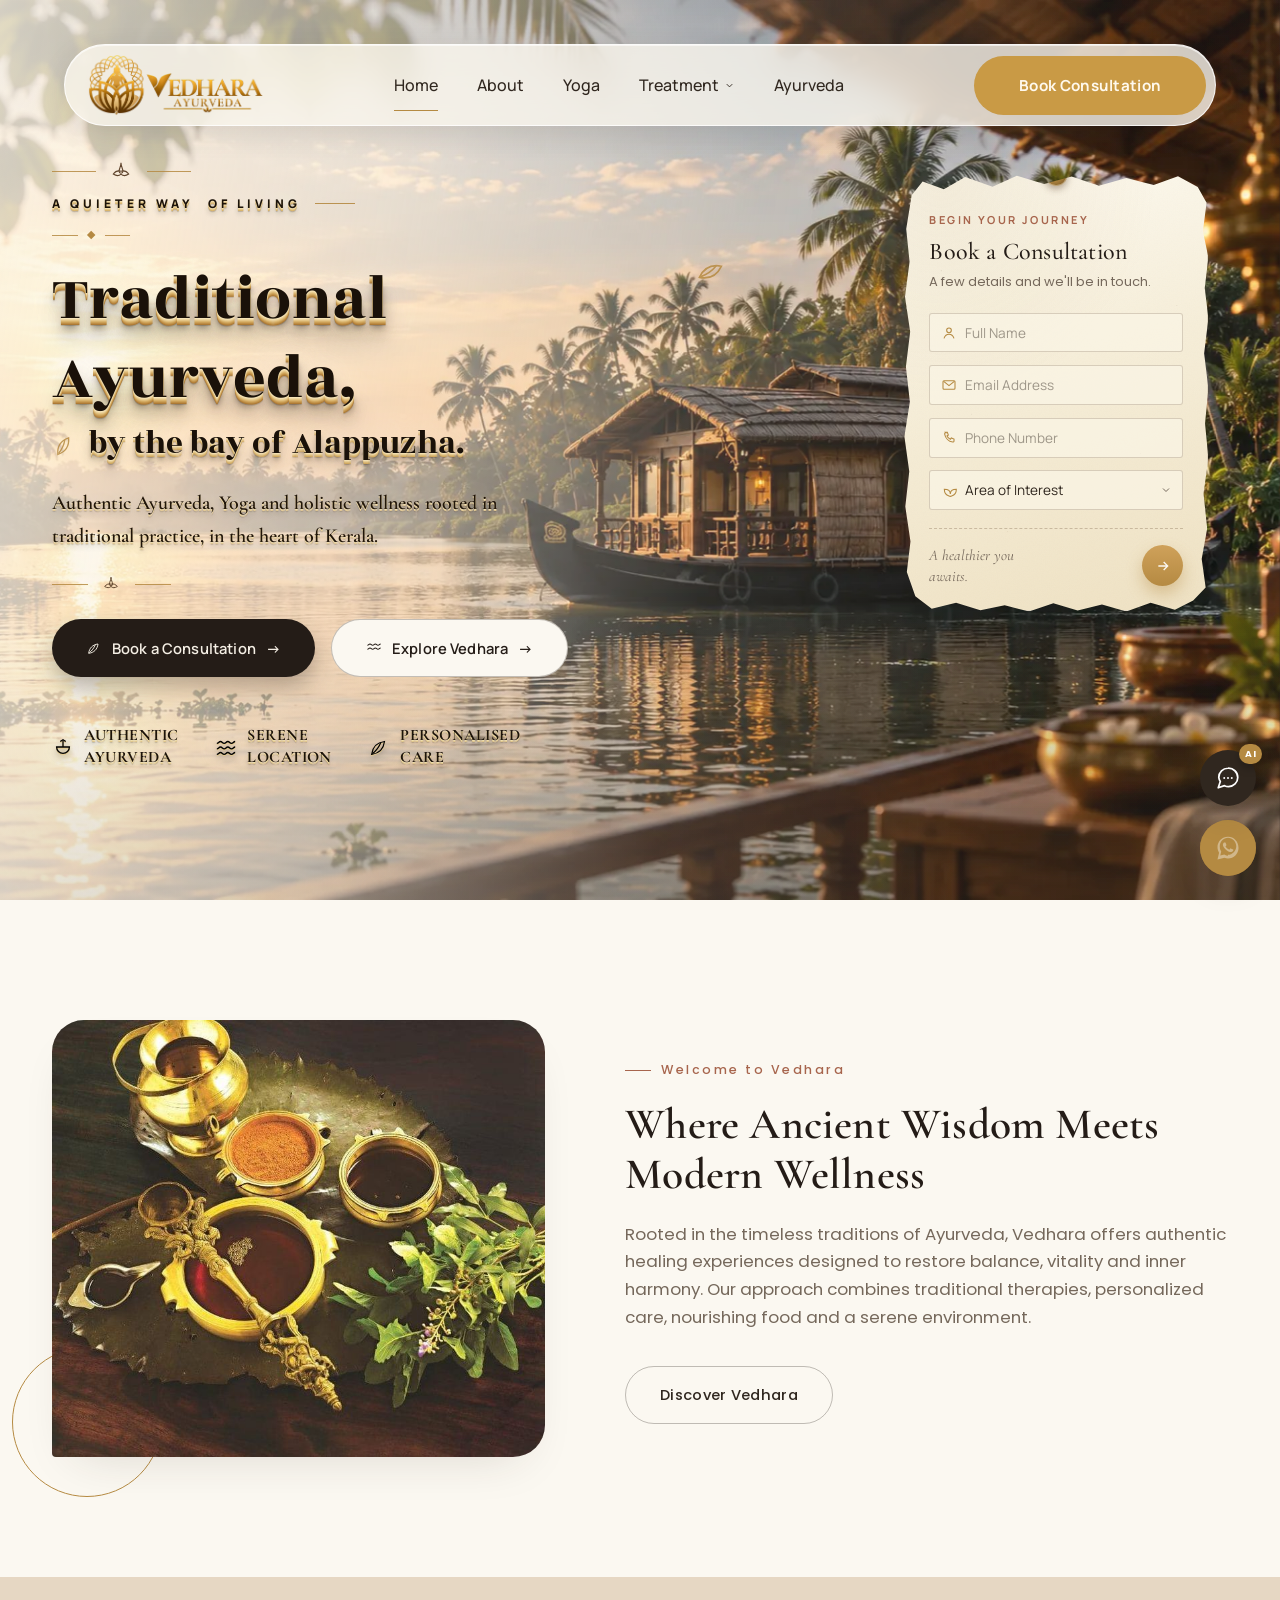
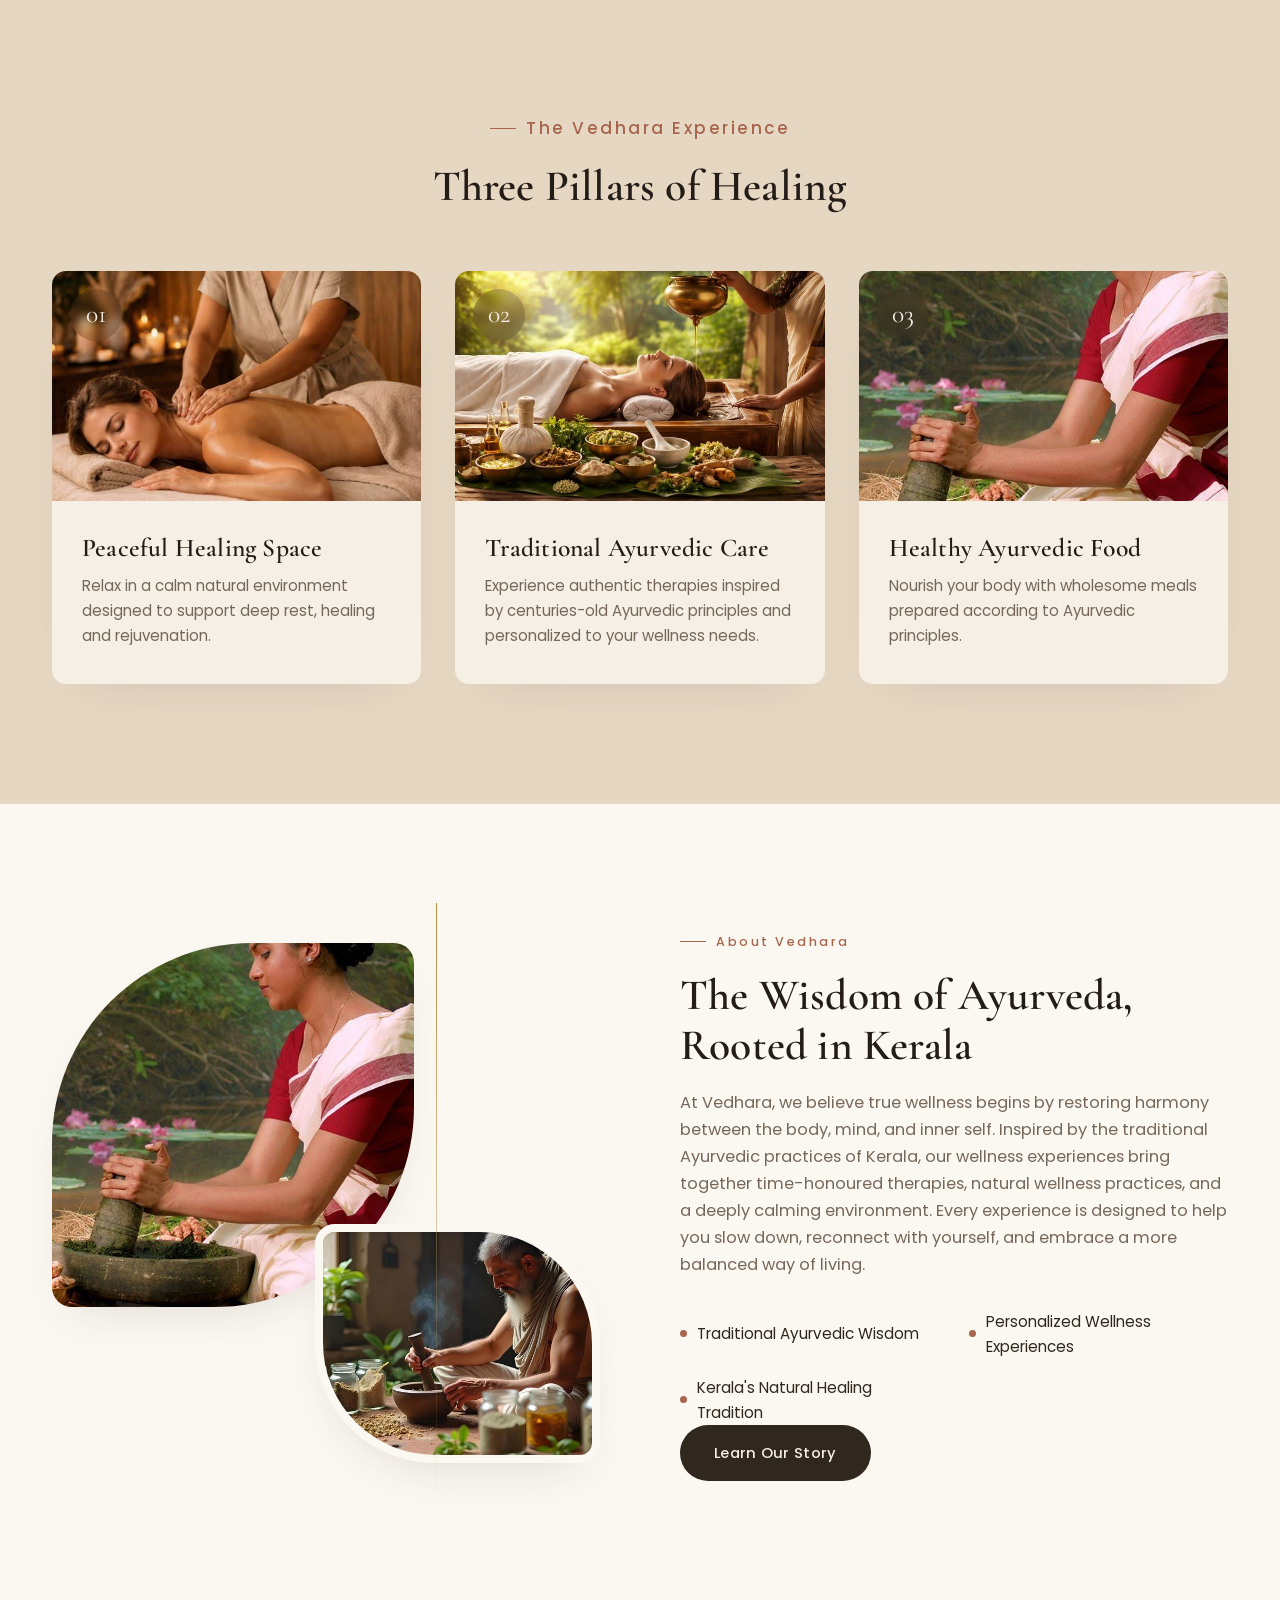
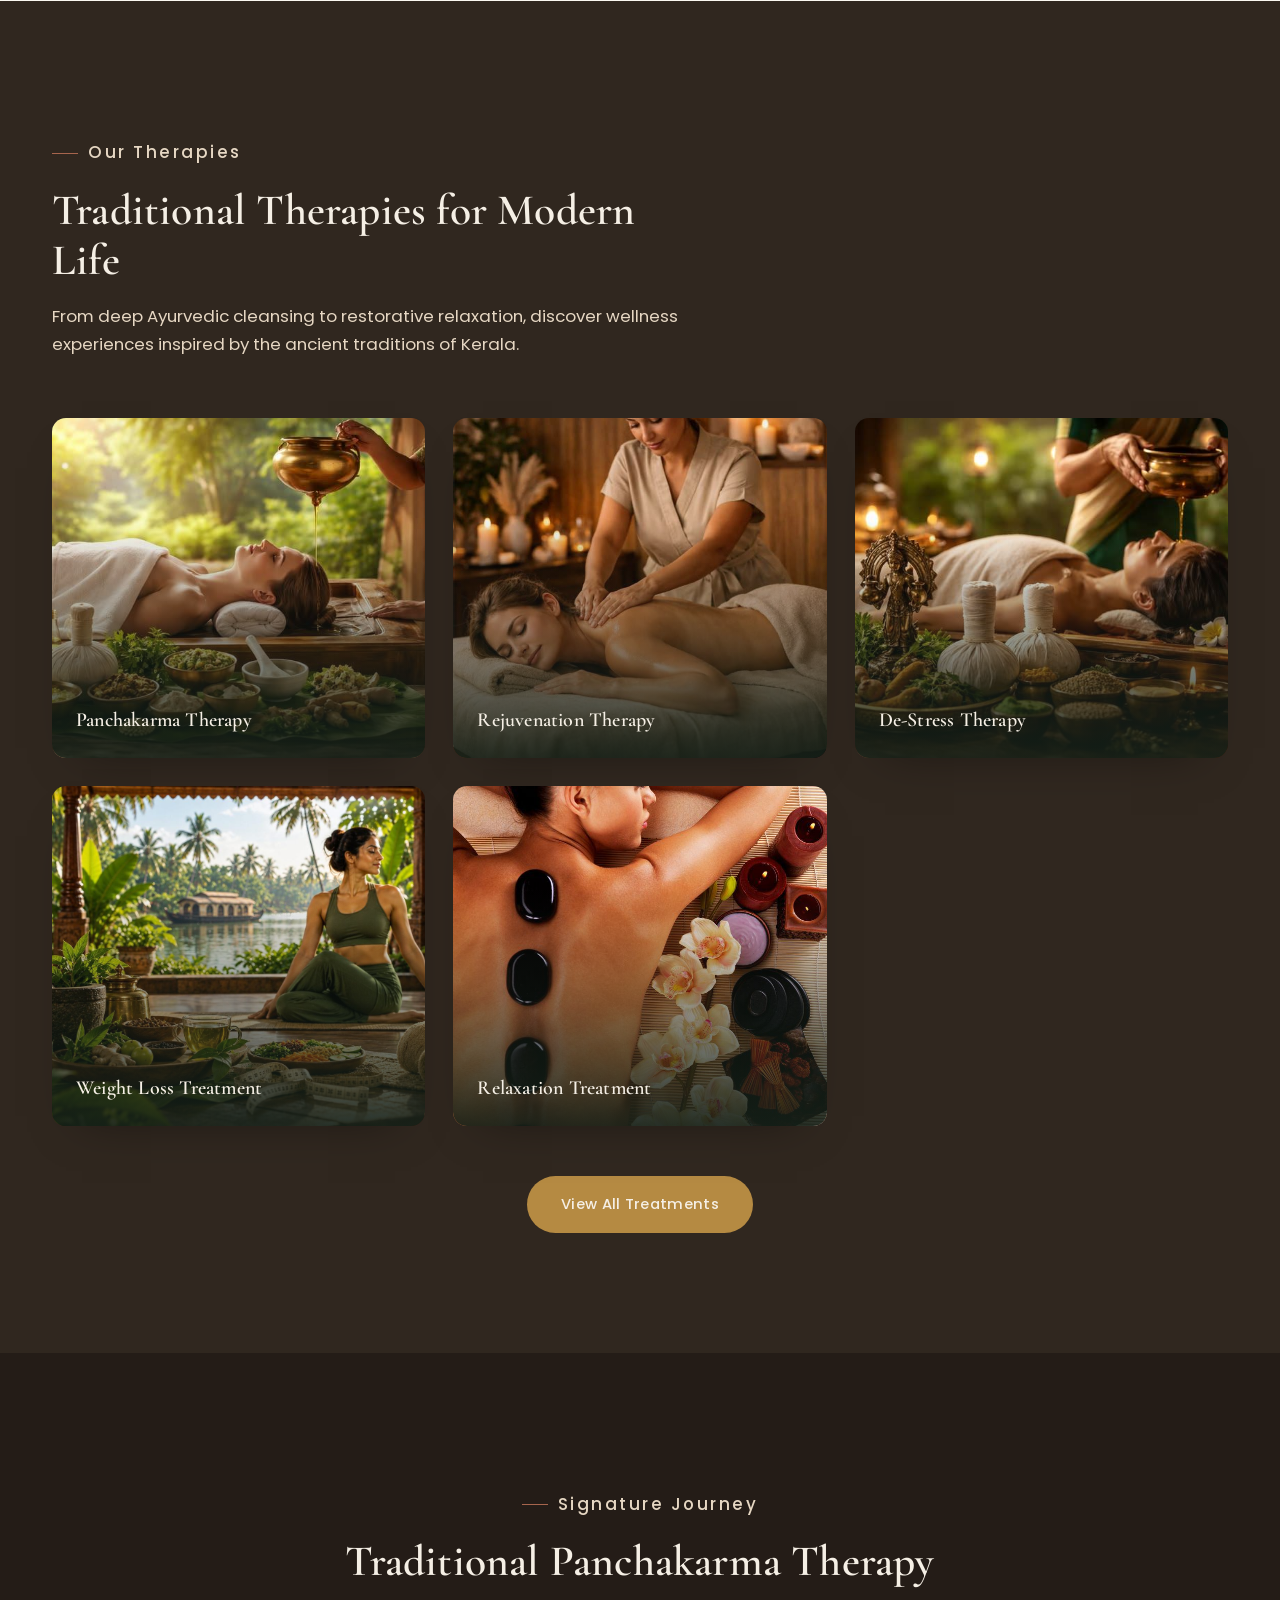
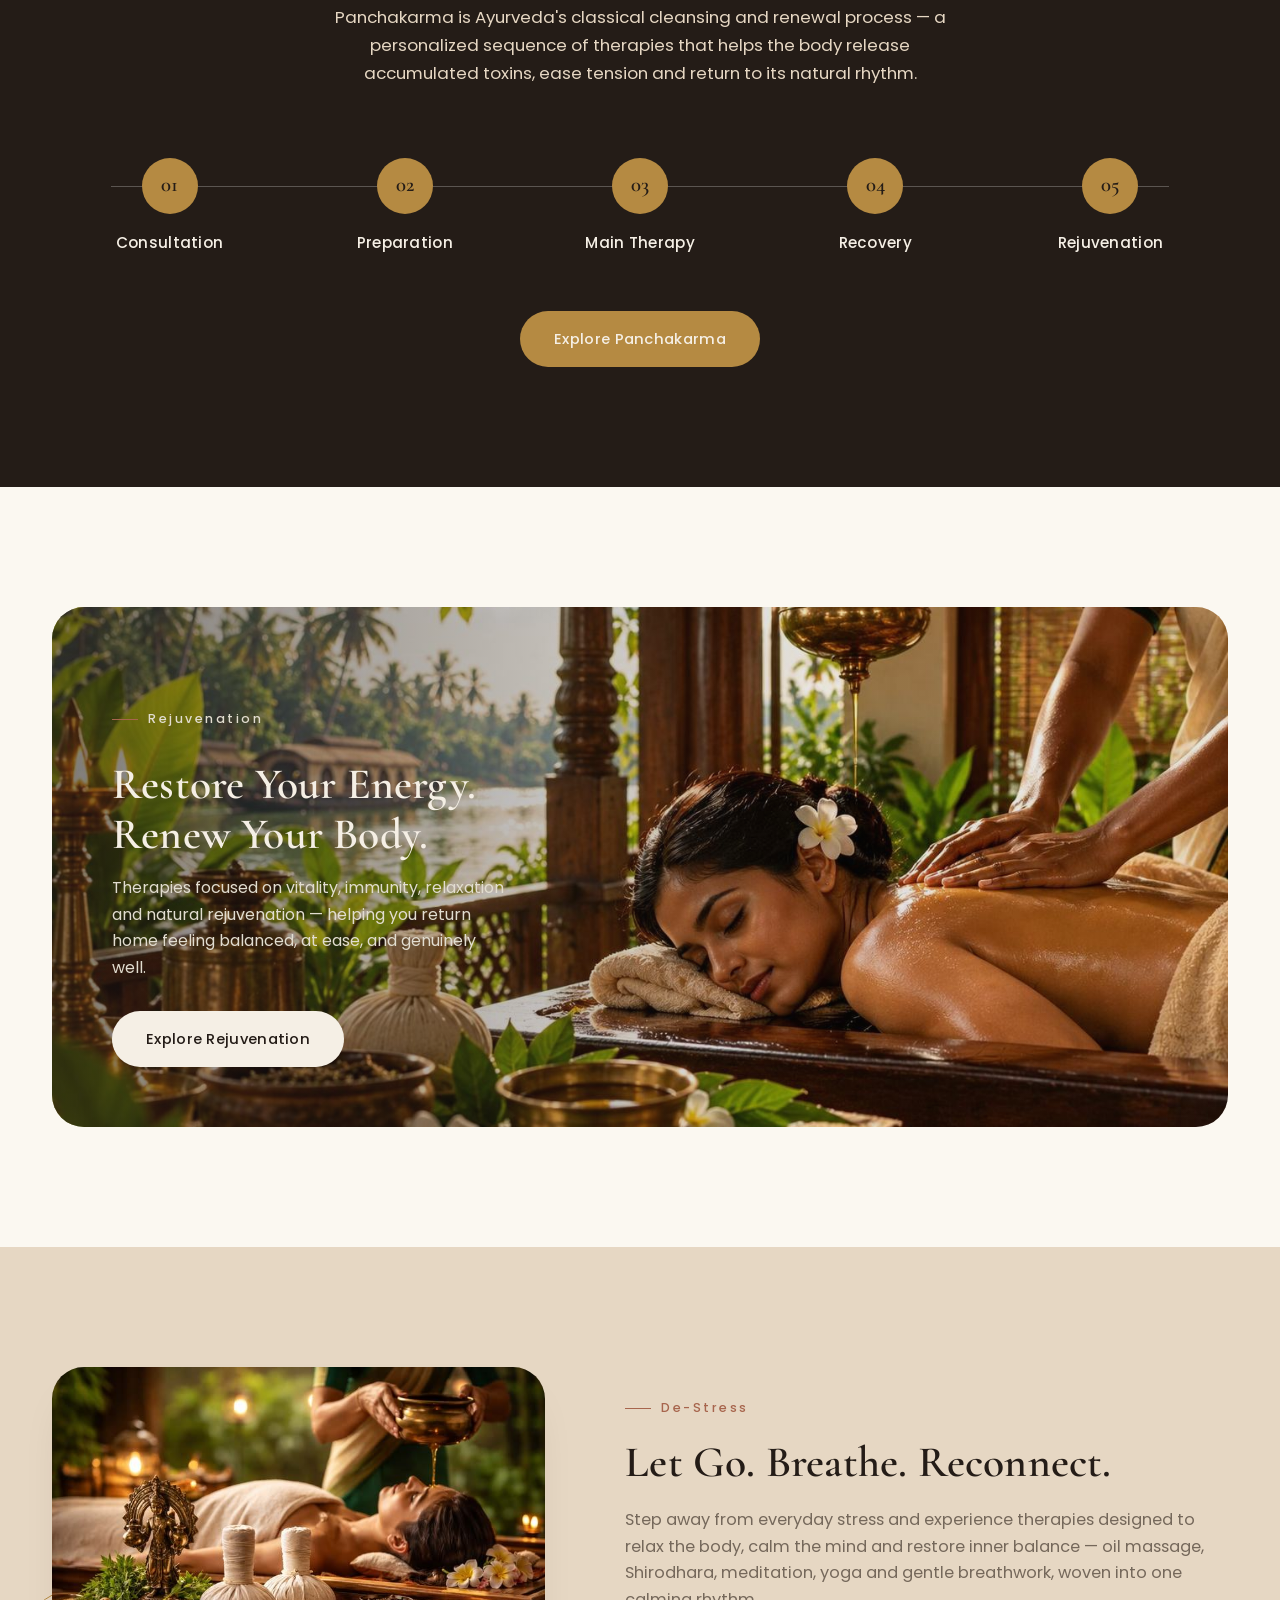
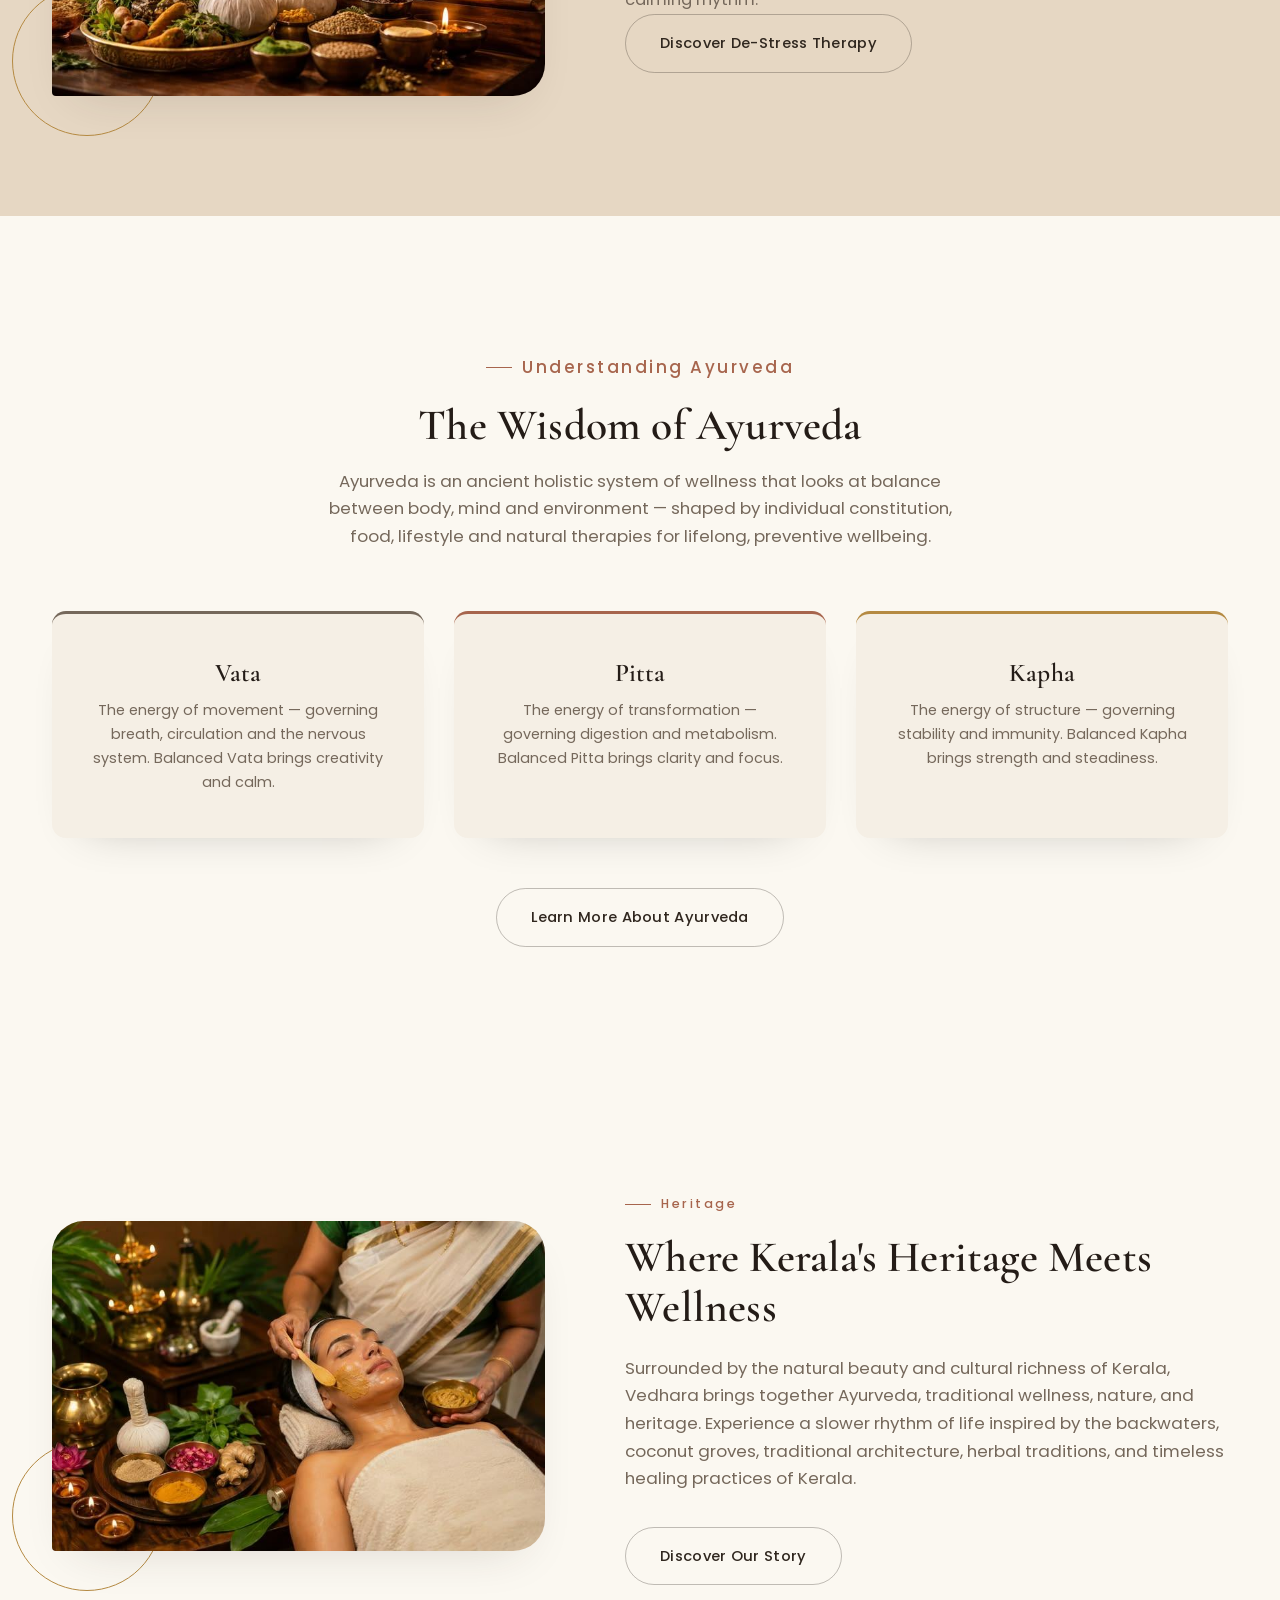
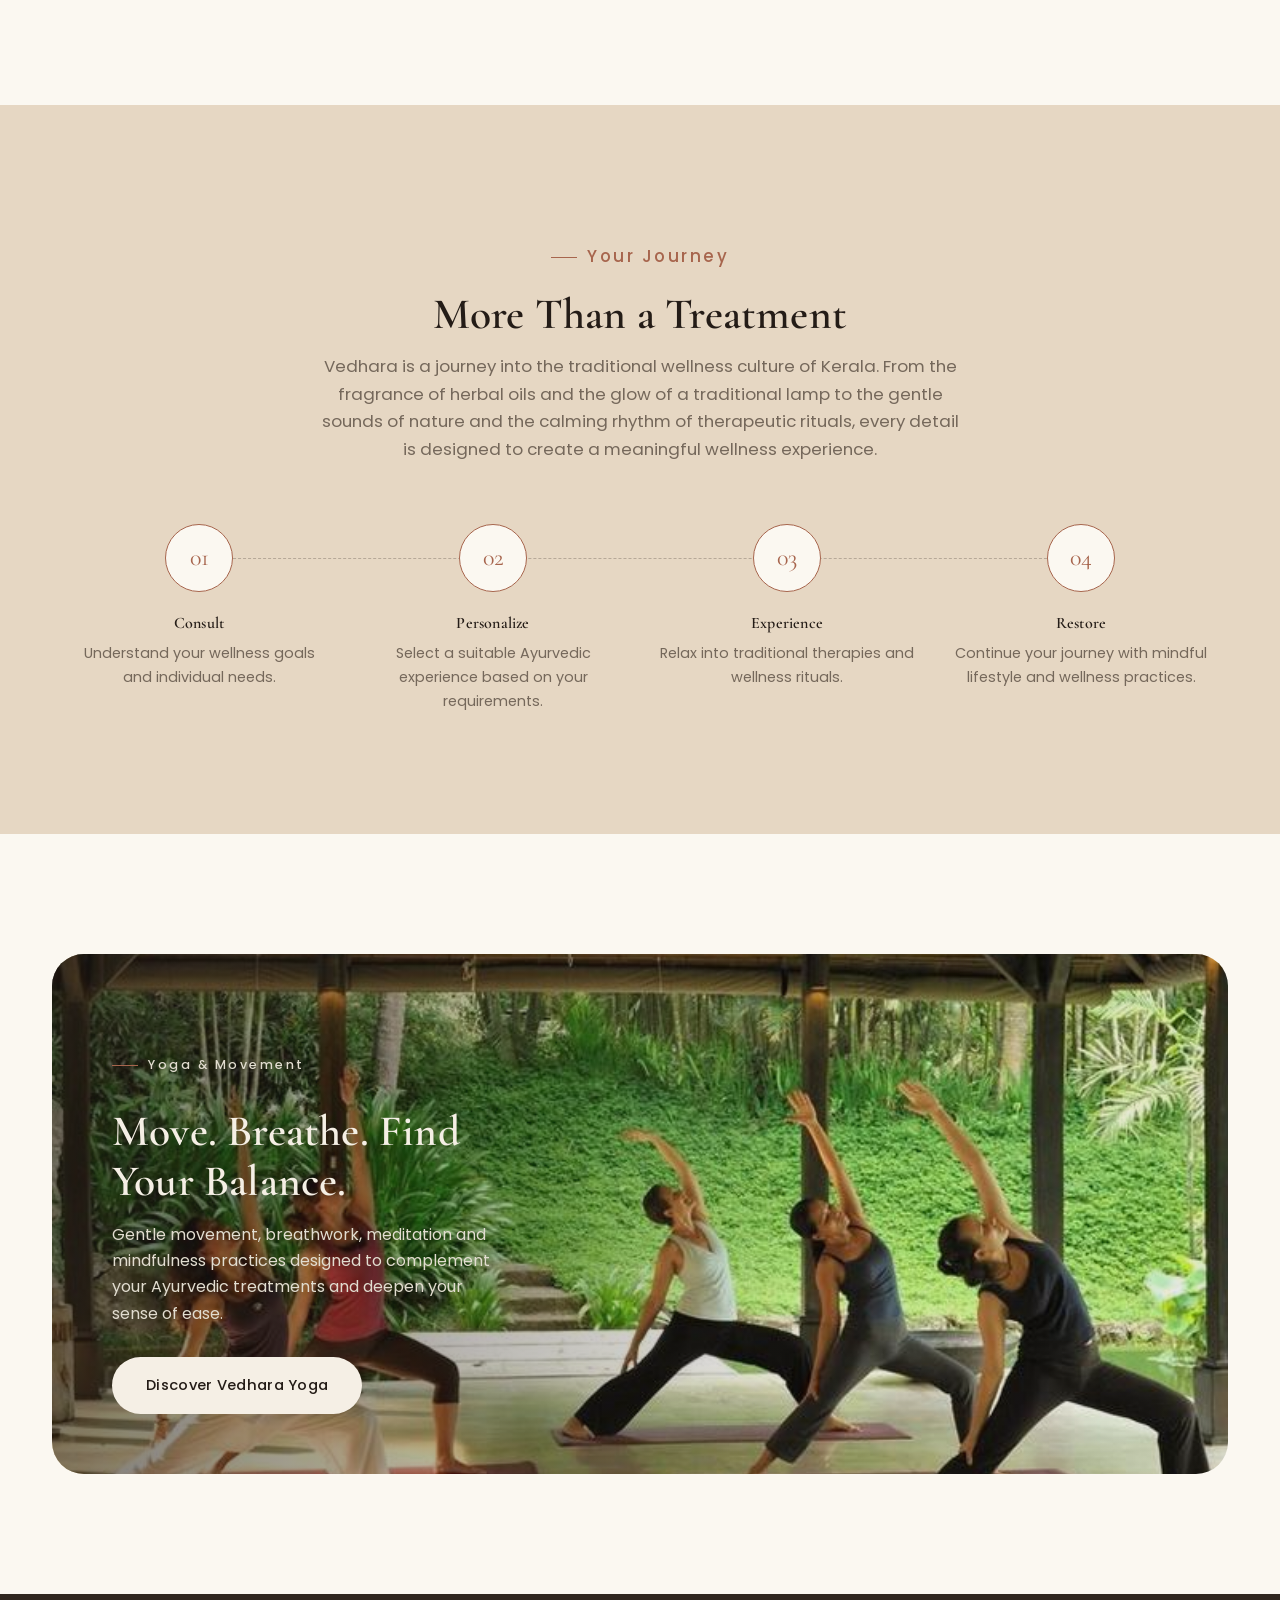
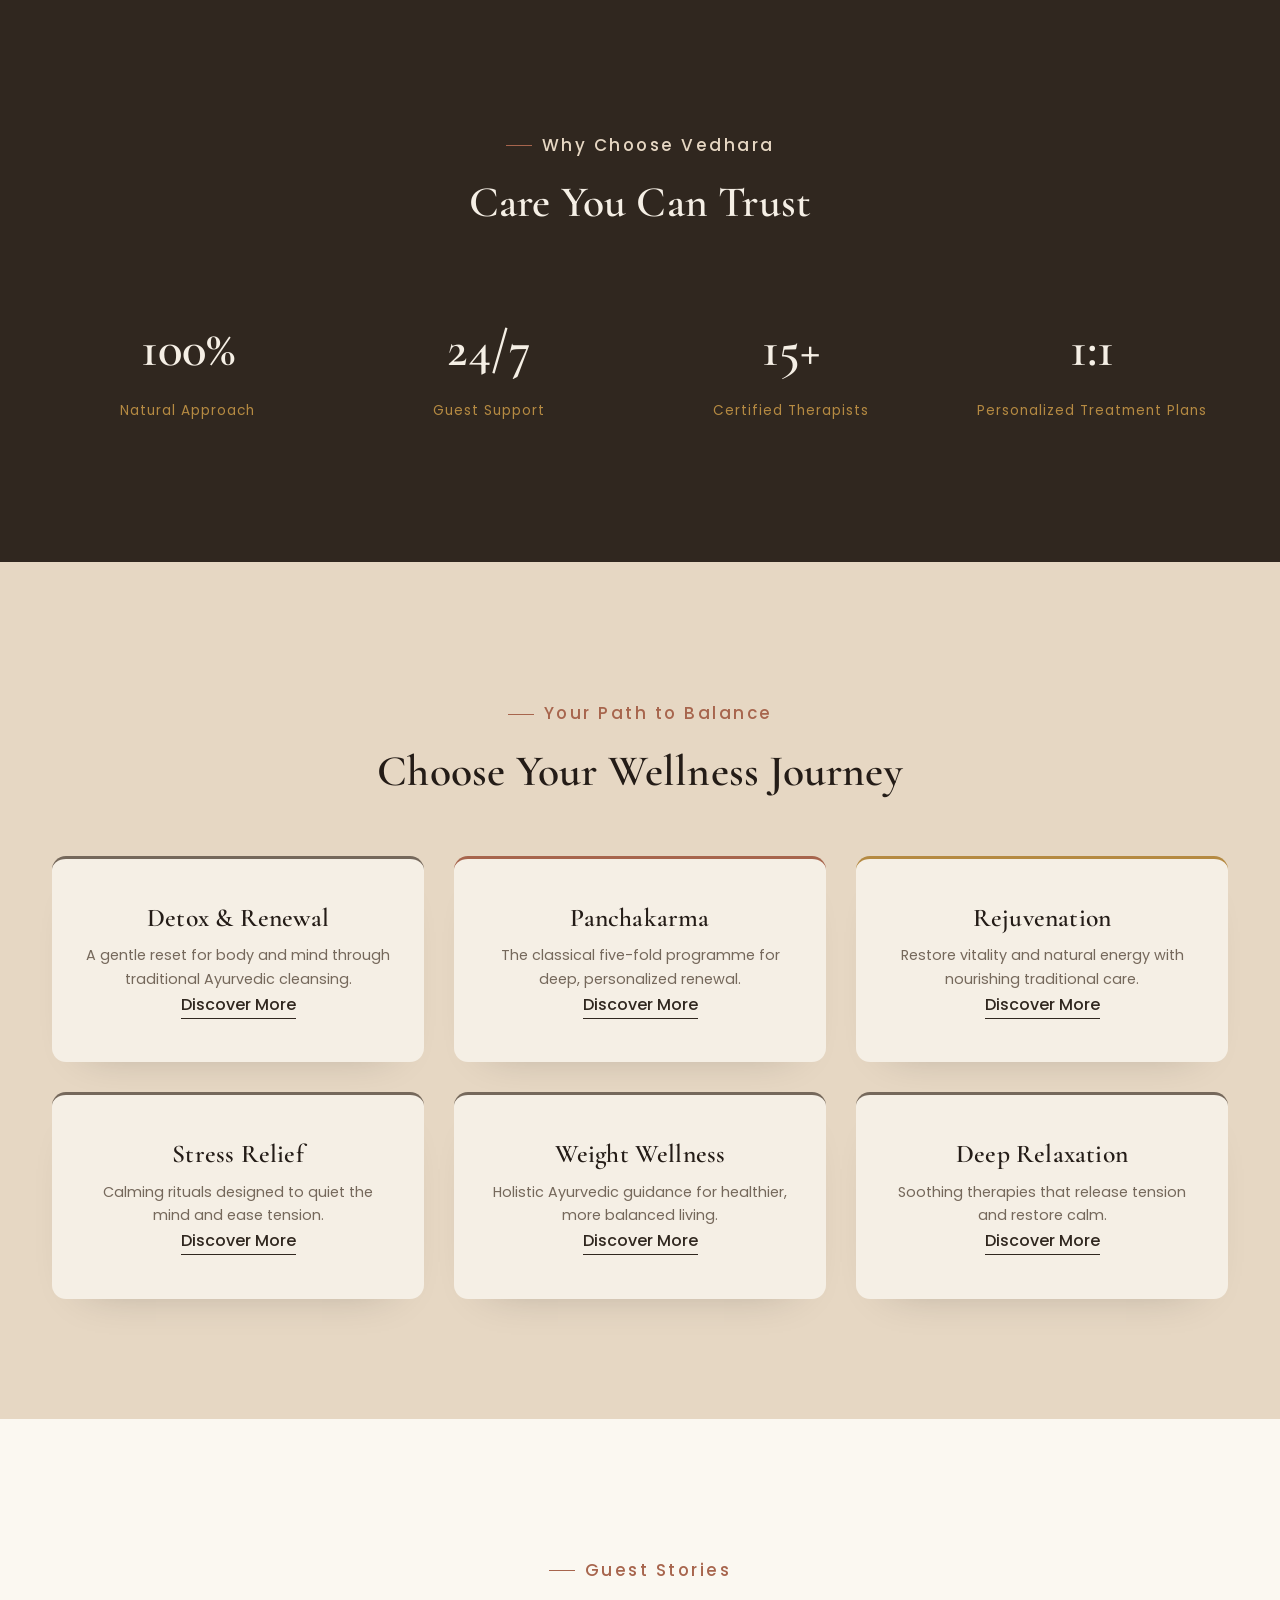
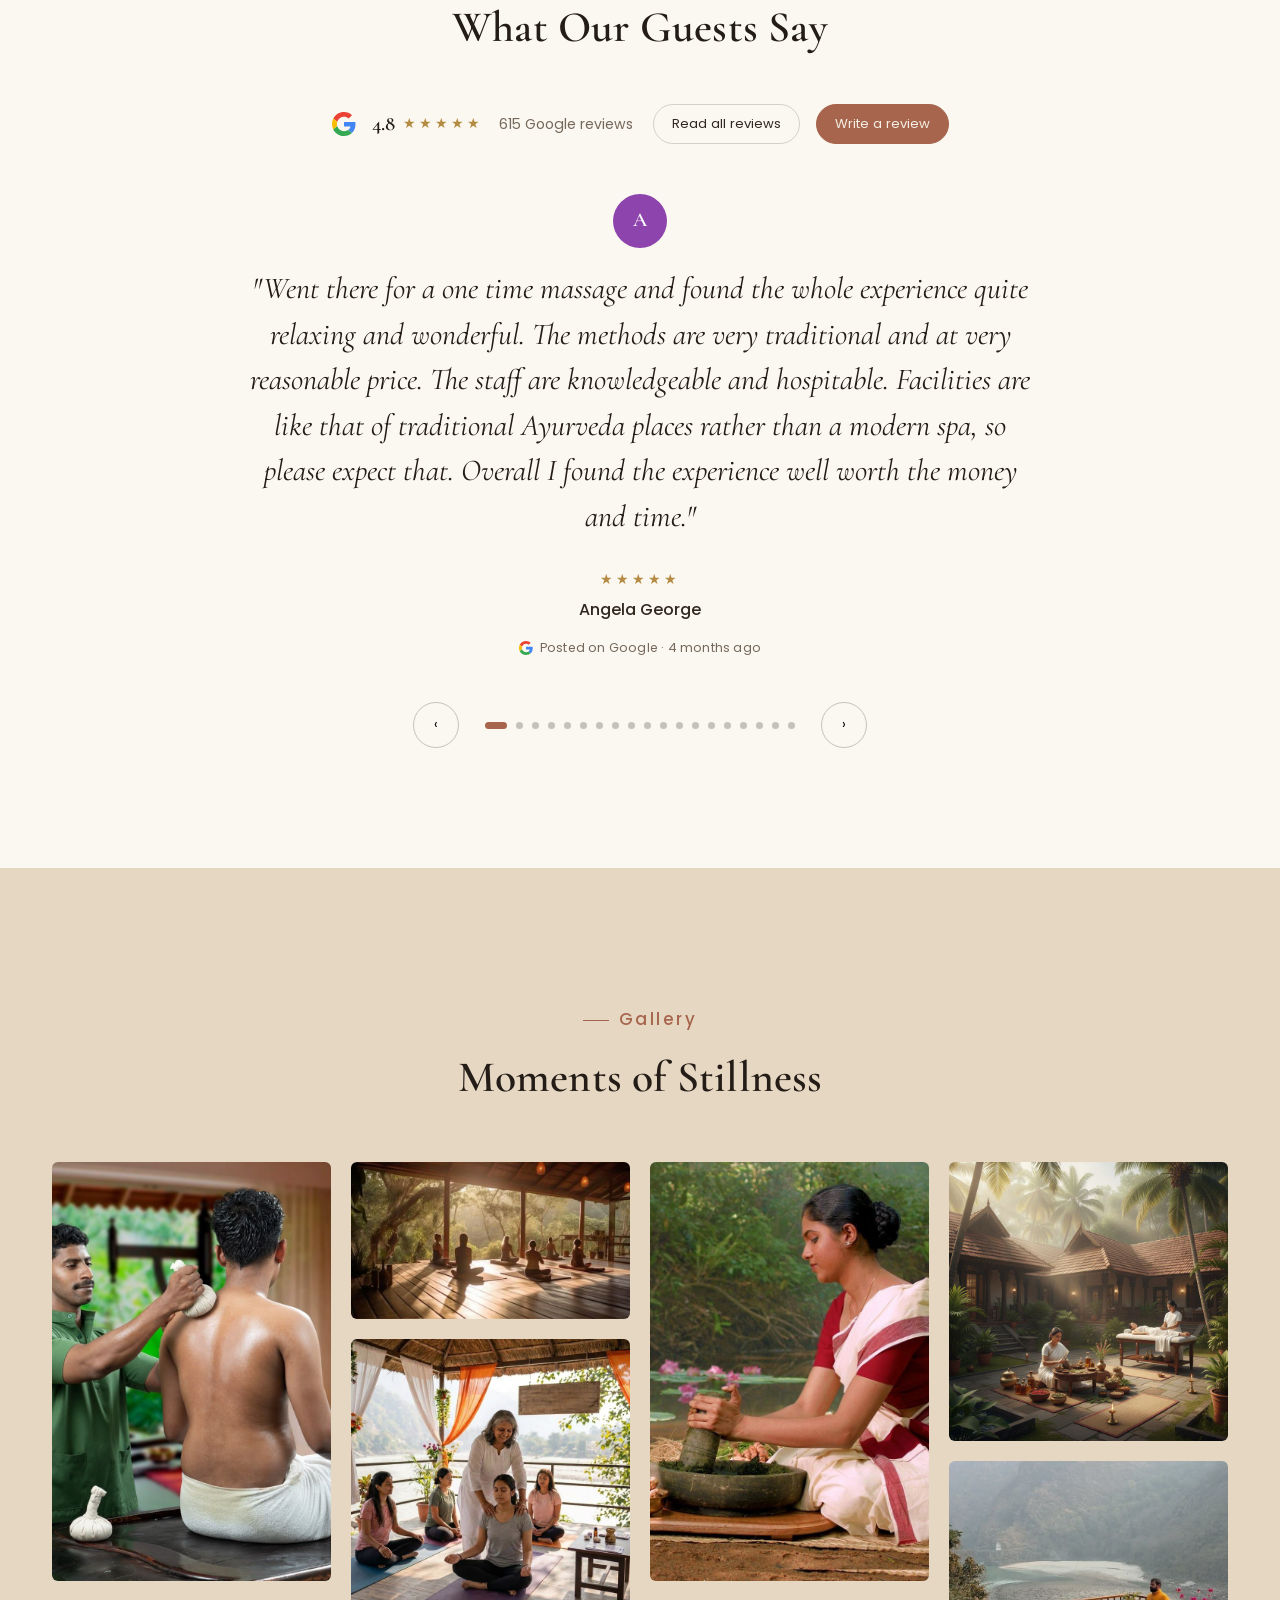
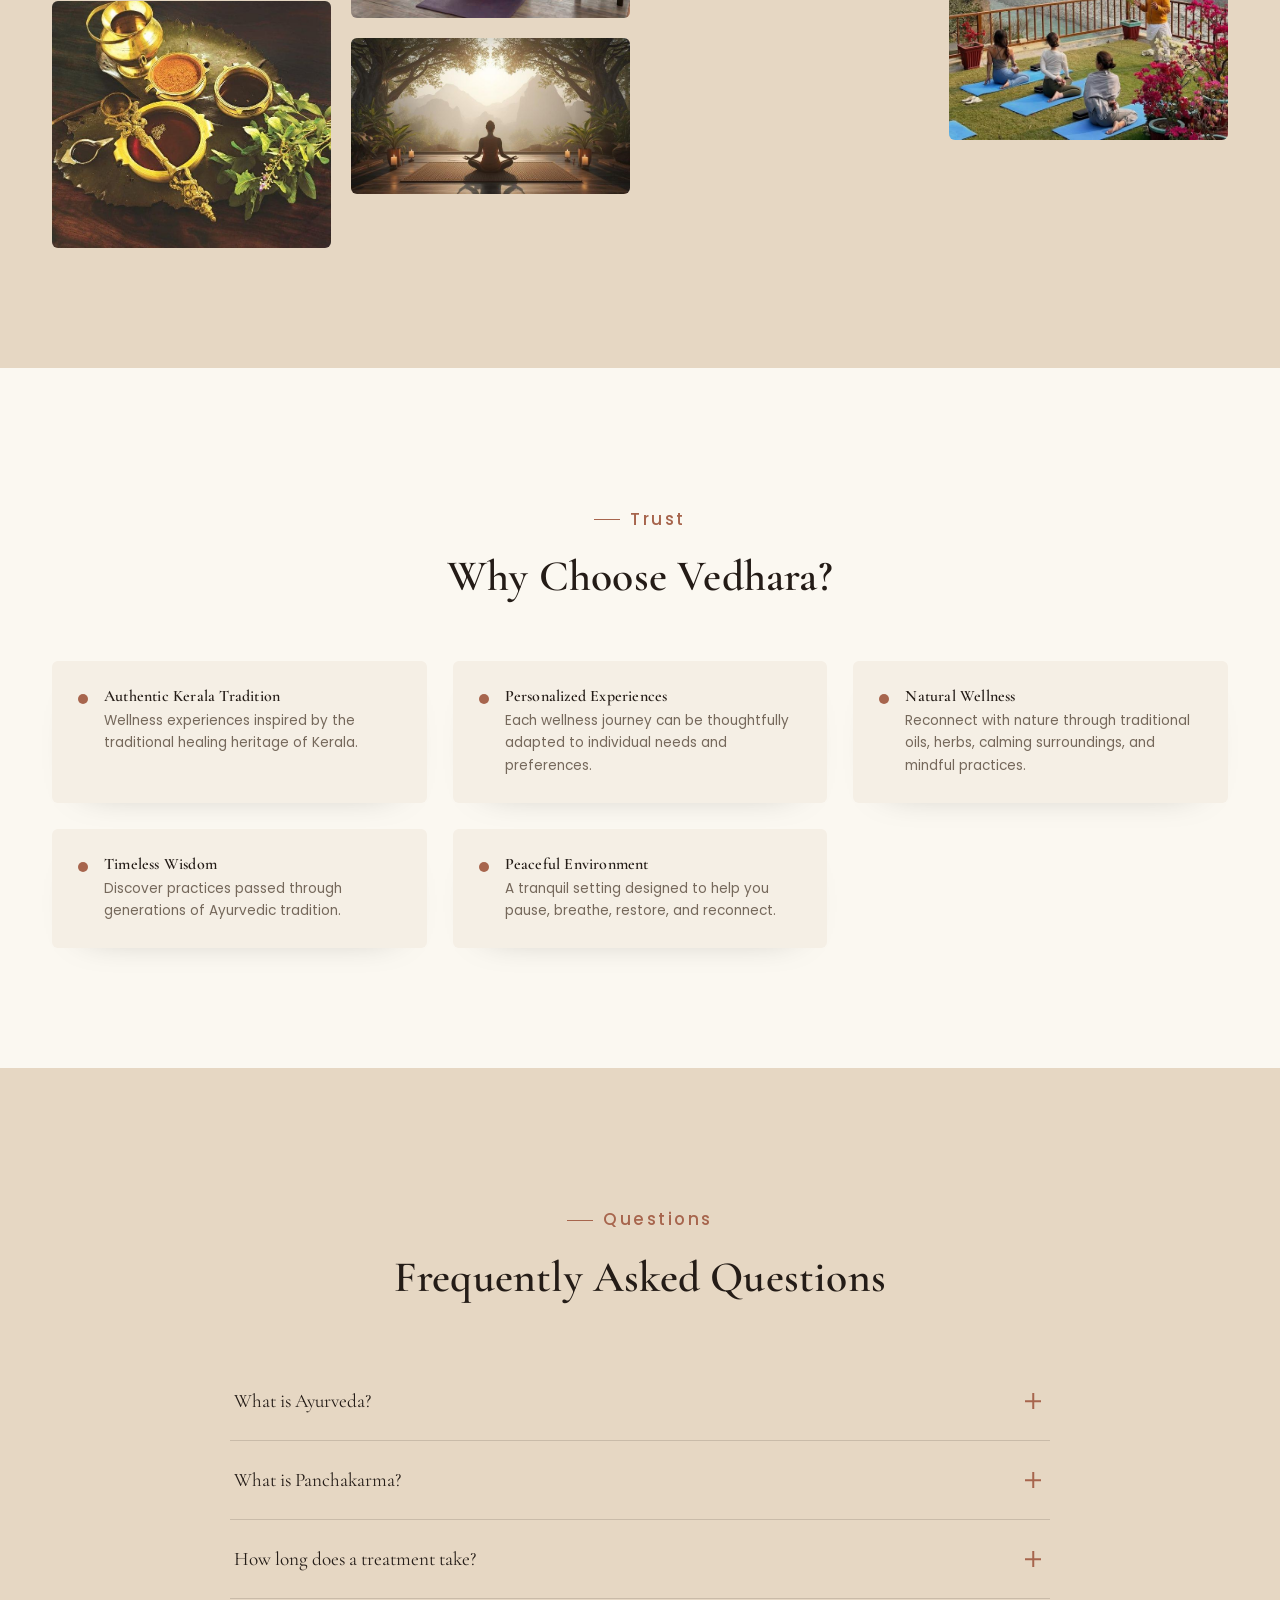
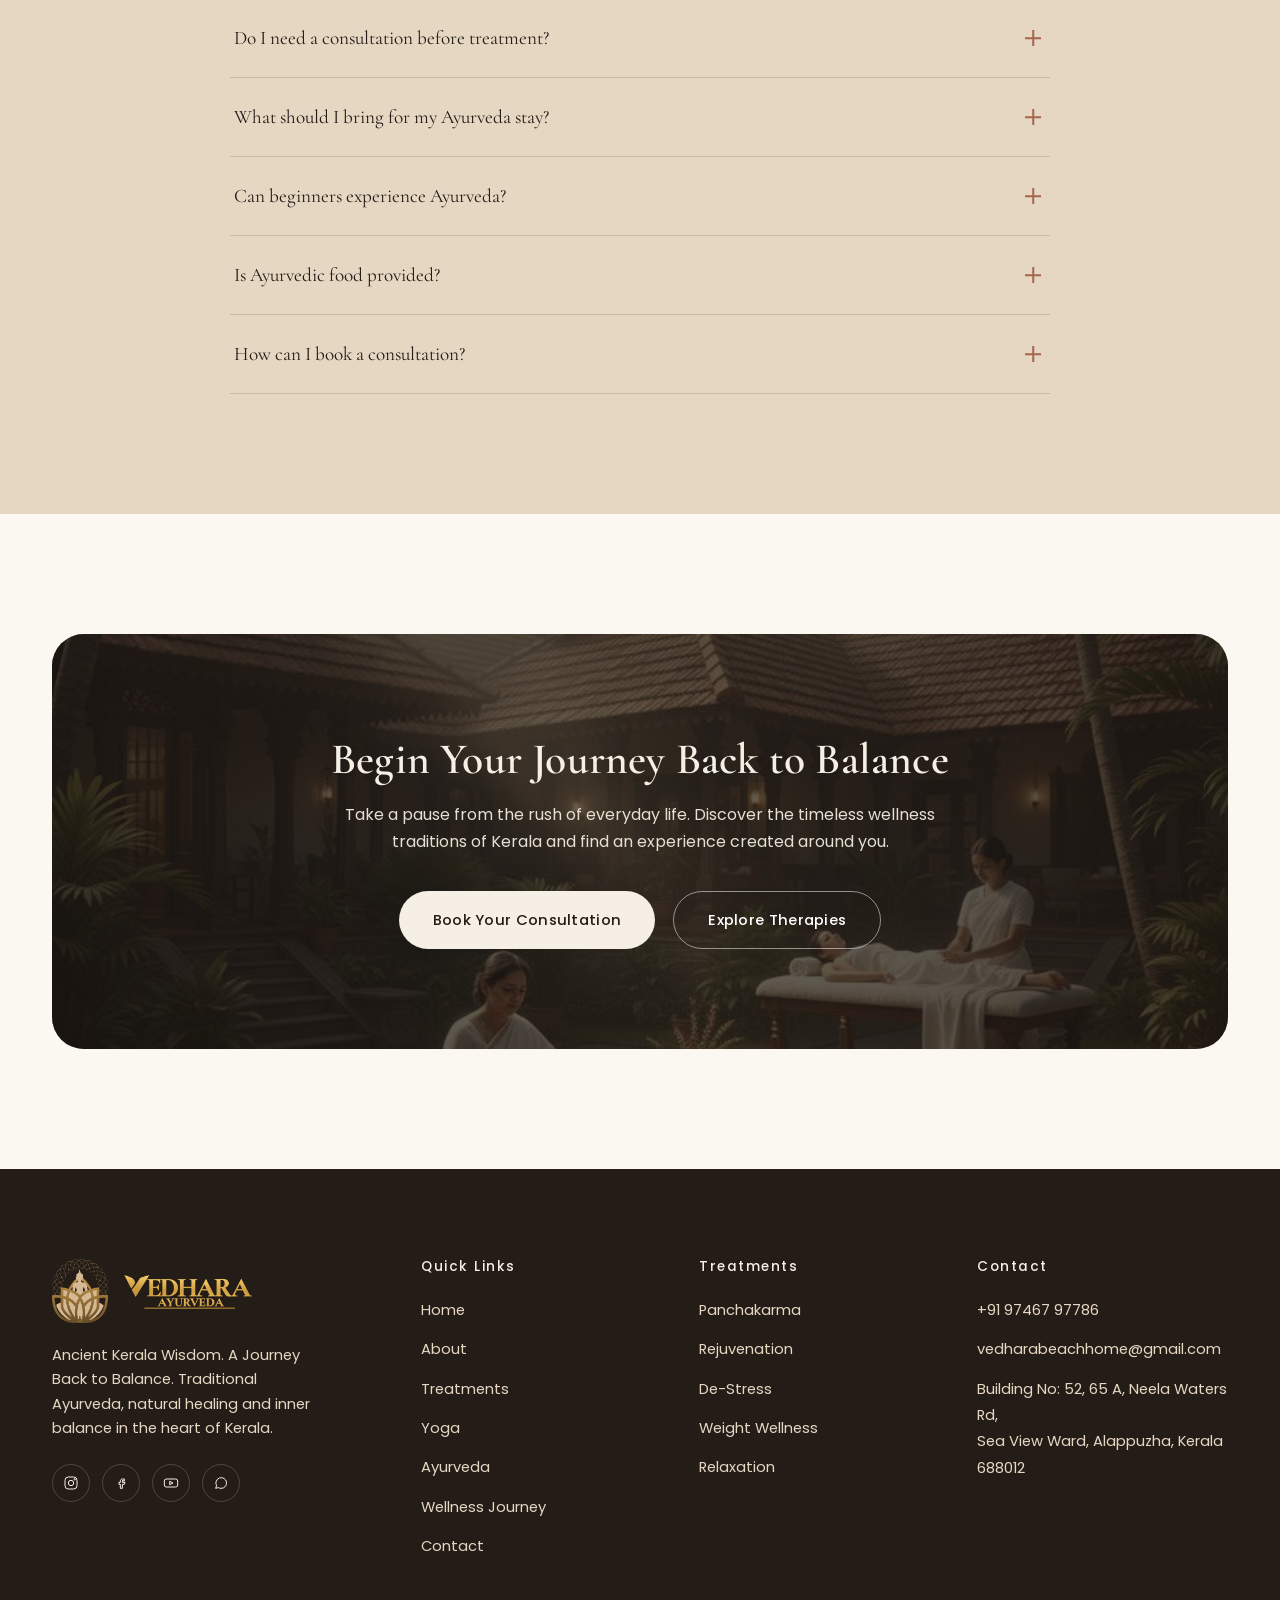
==== commit 78a13a09: "changes in Vedhara Ayurveda website" ====
--- a/index.html
+++ b/index.html
@@ -274,12 +274,6 @@
           </div>
         </div>
       </div>
-
-      <div class="vh-hero-locale">
-        <span>Heal</span><br />
-        <span>Rest</span><br />
-        <span>Rebalance</span>
-      </div>
     </section>
 
     <!-- ============ MOBILE CONSULTATION POPUP ============ -->
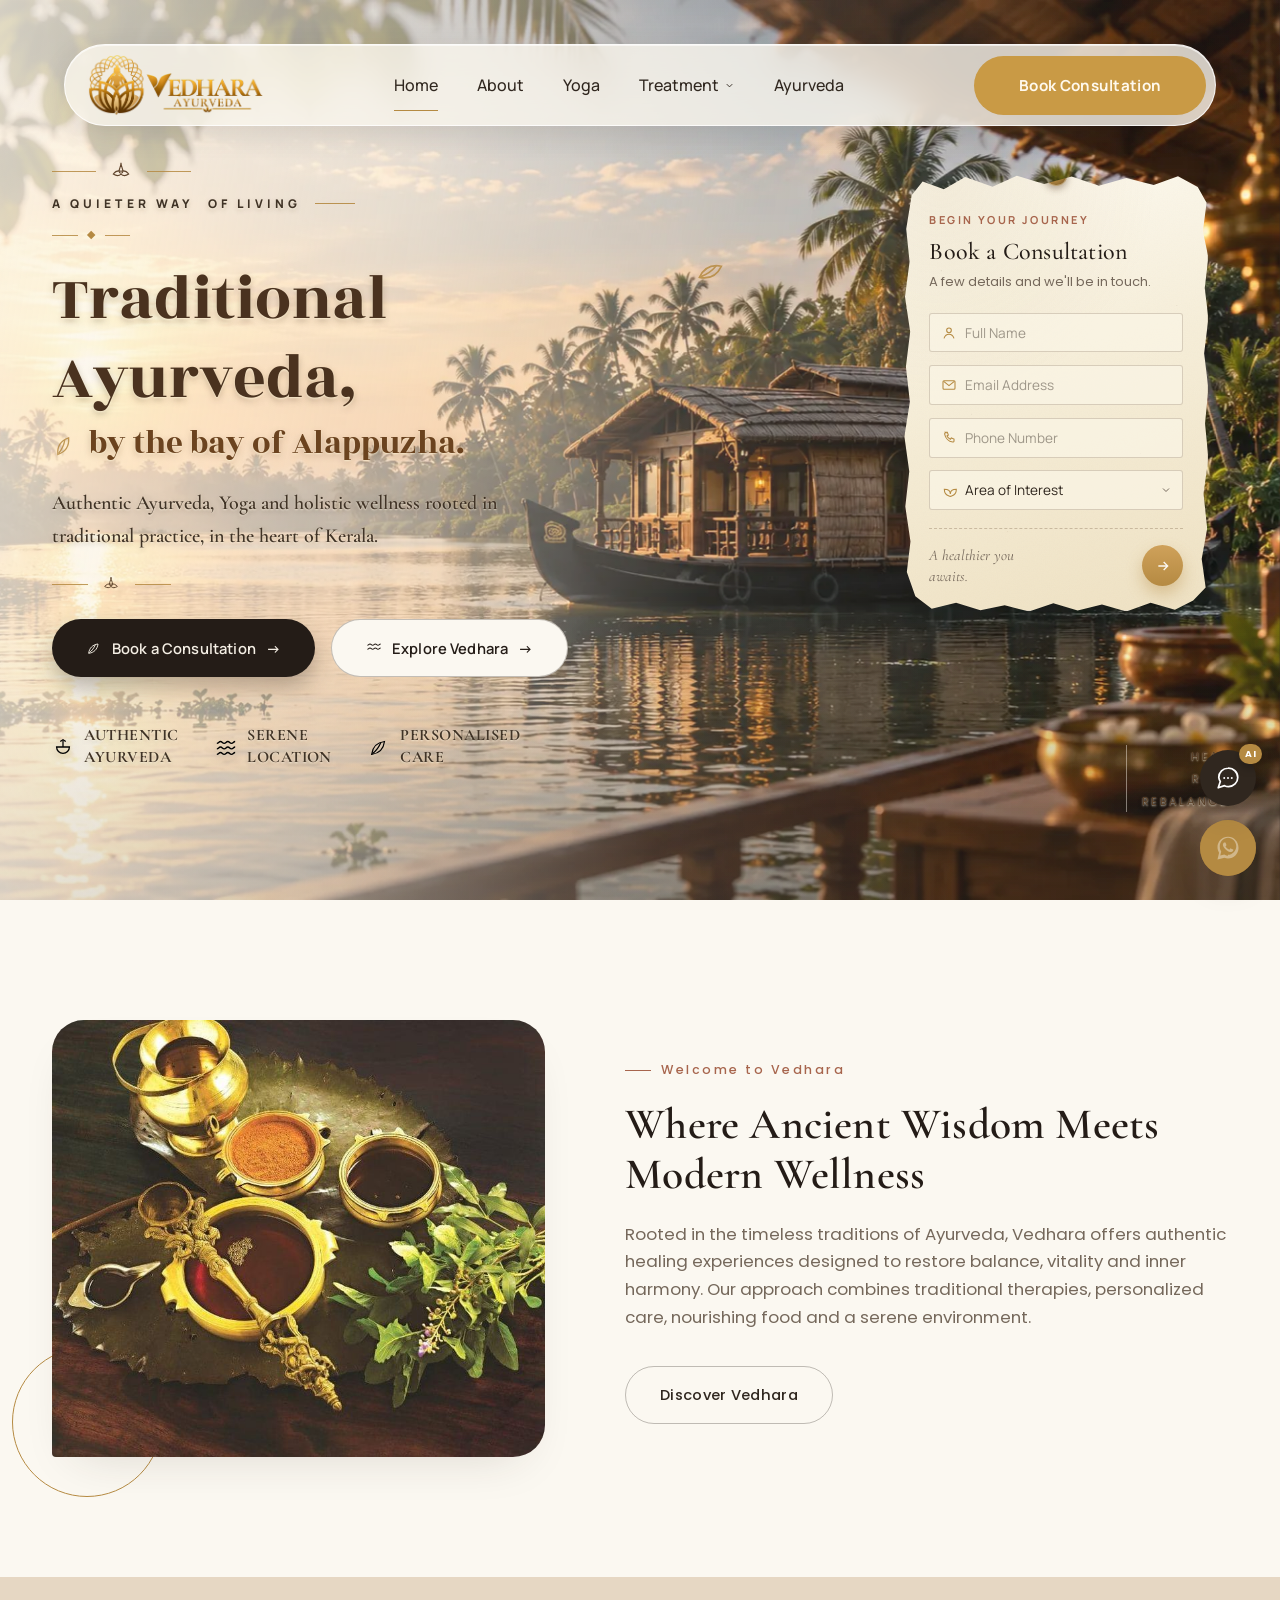
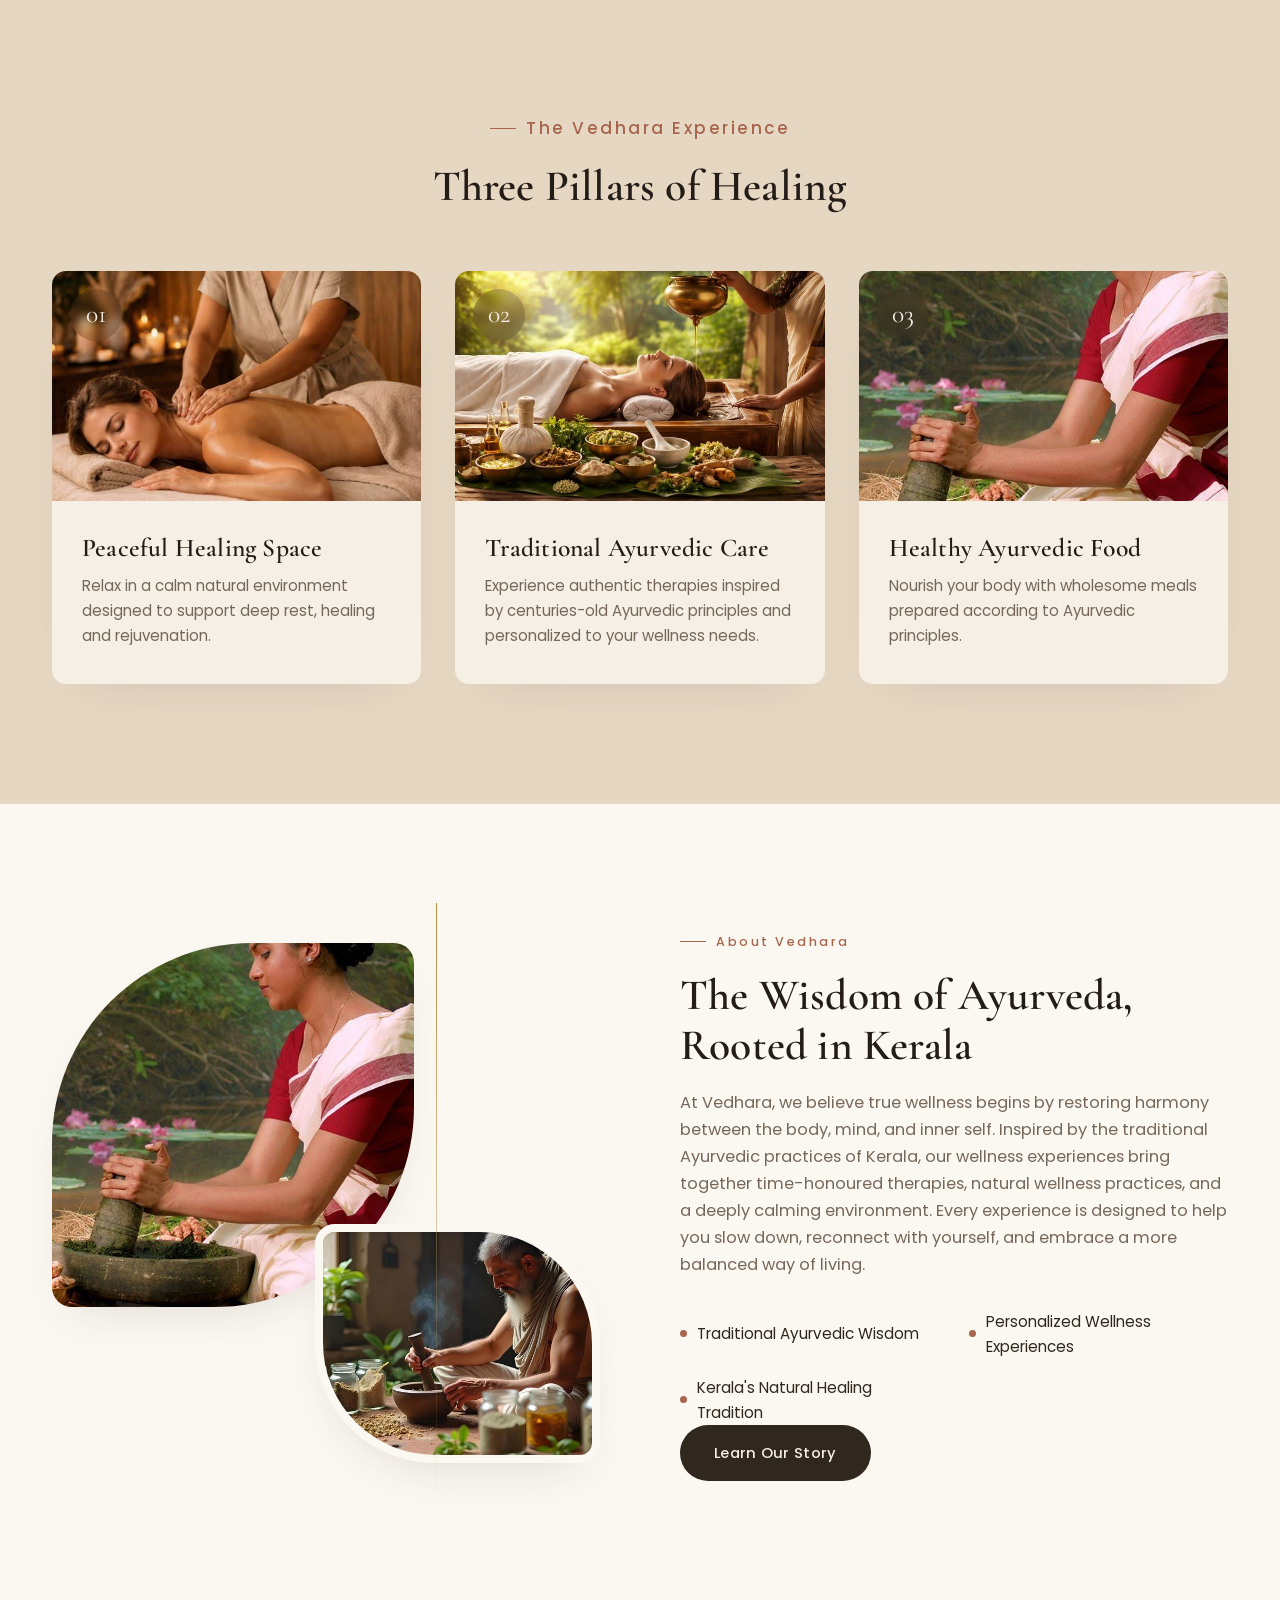
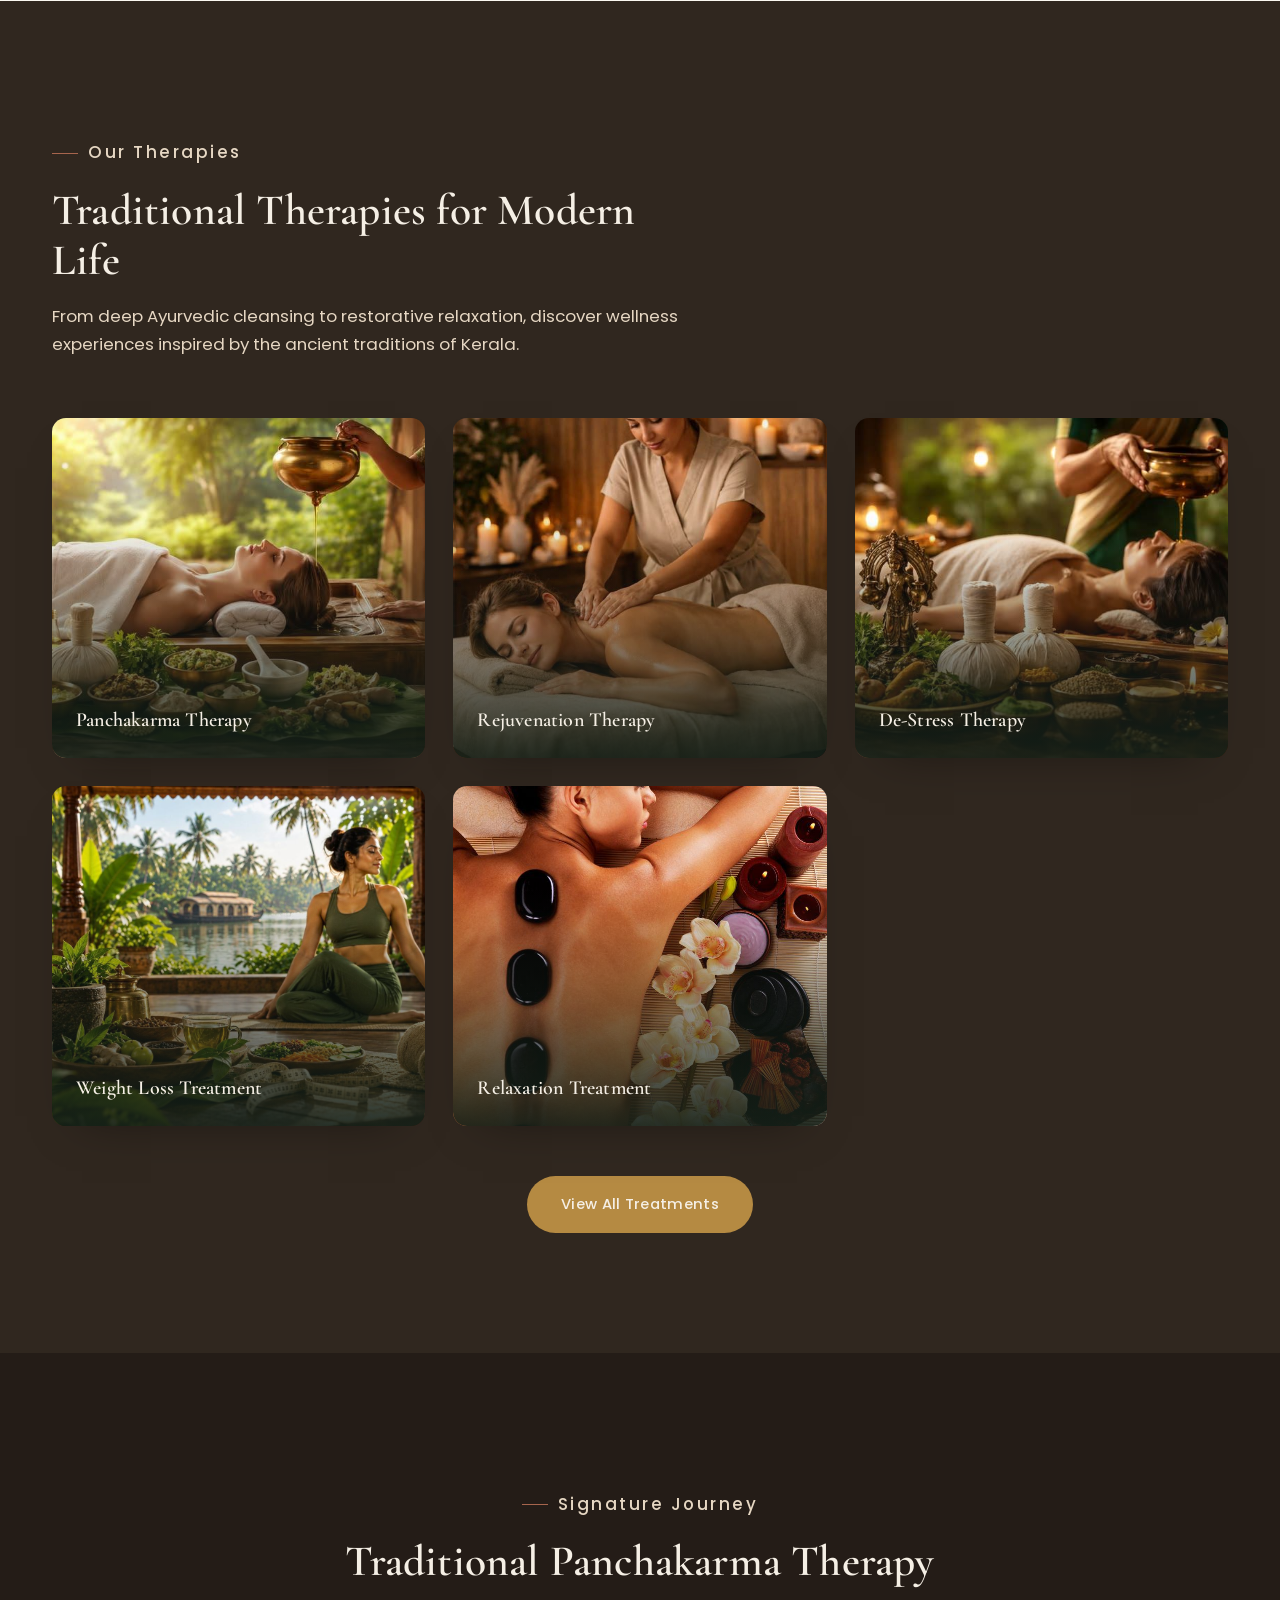
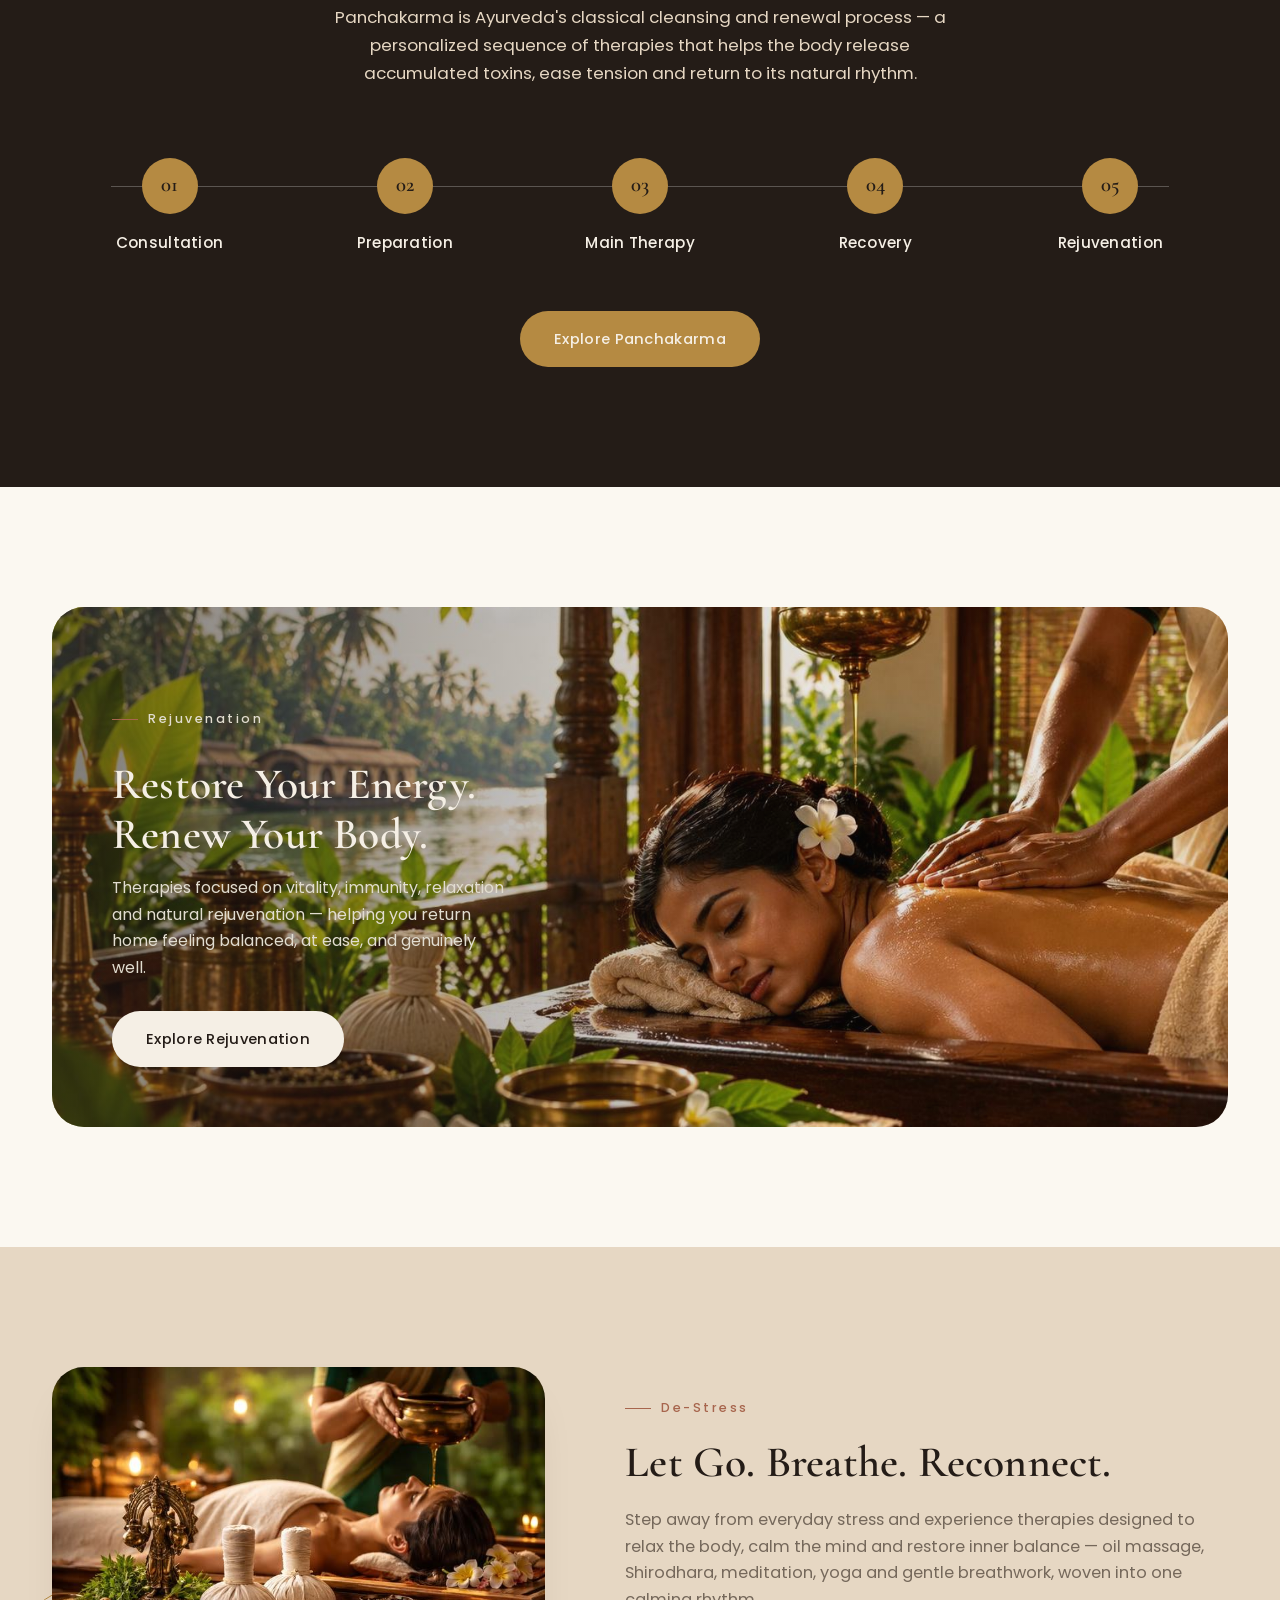
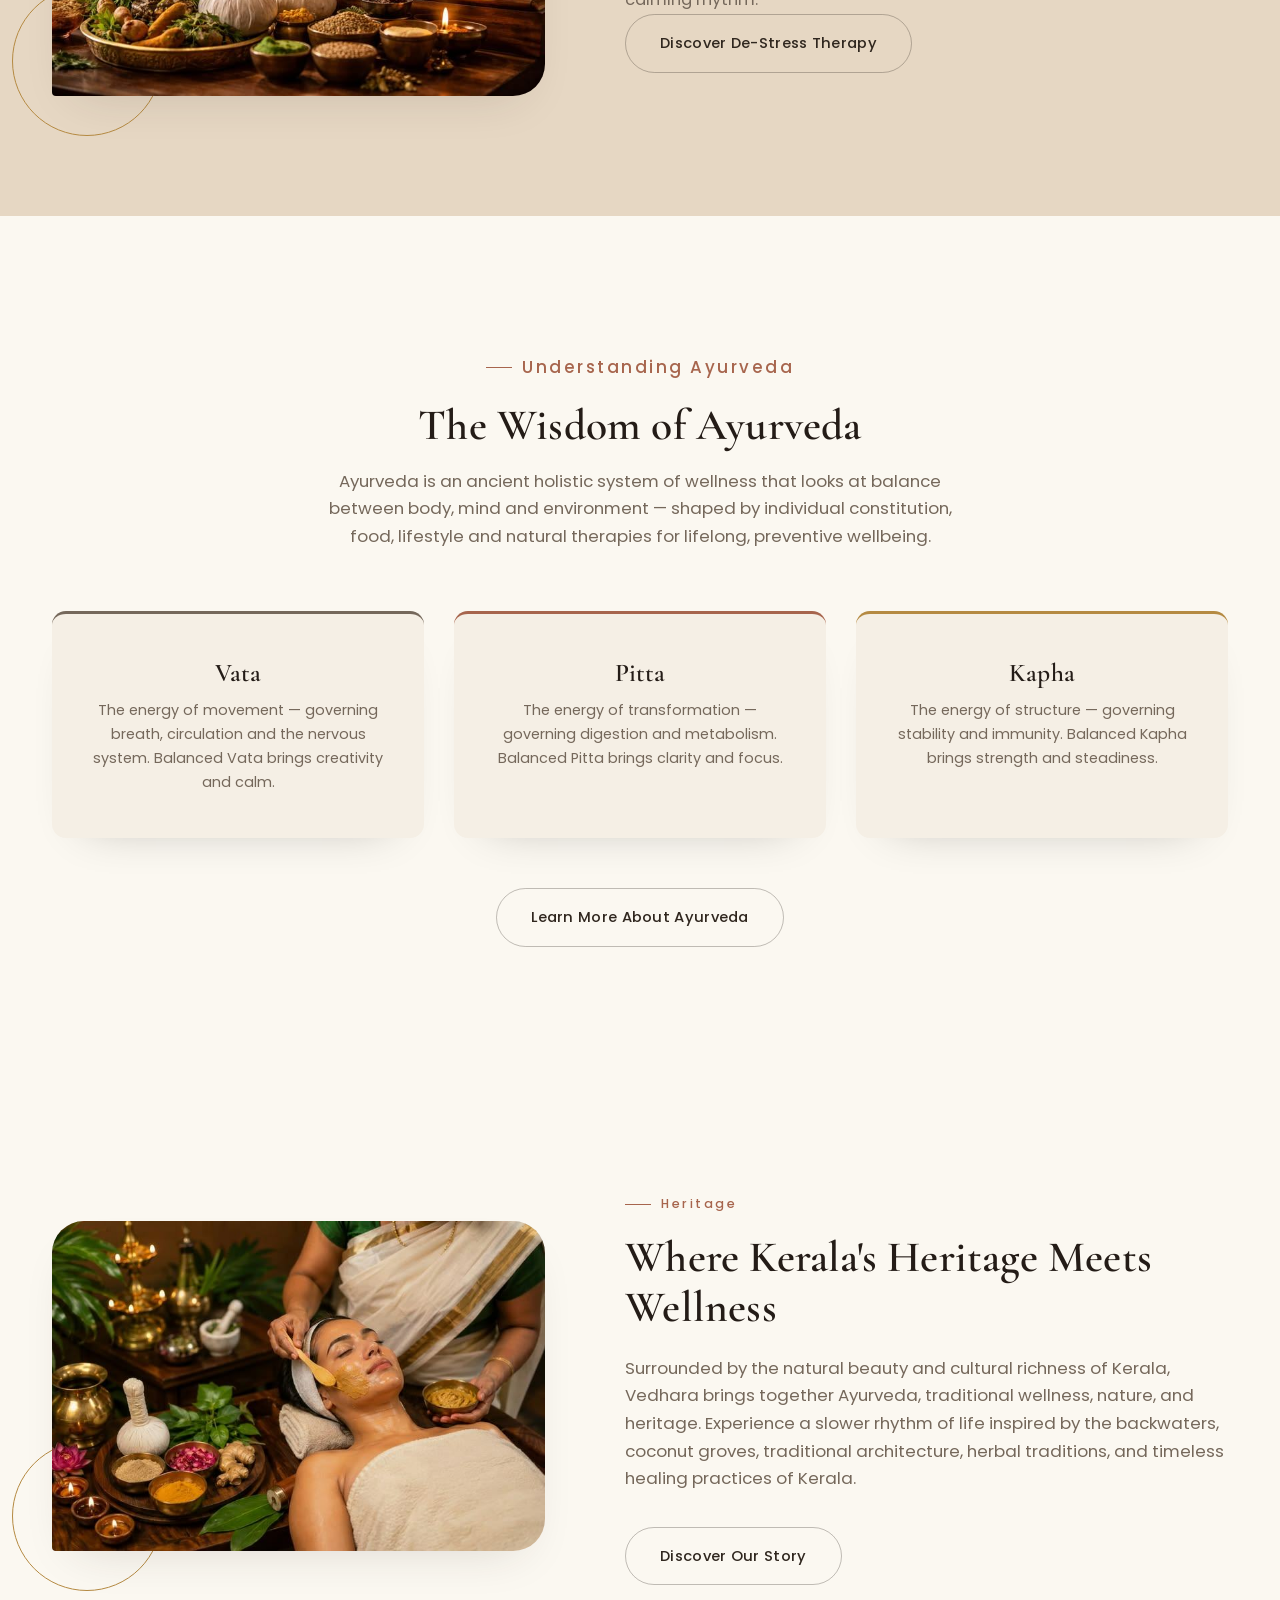
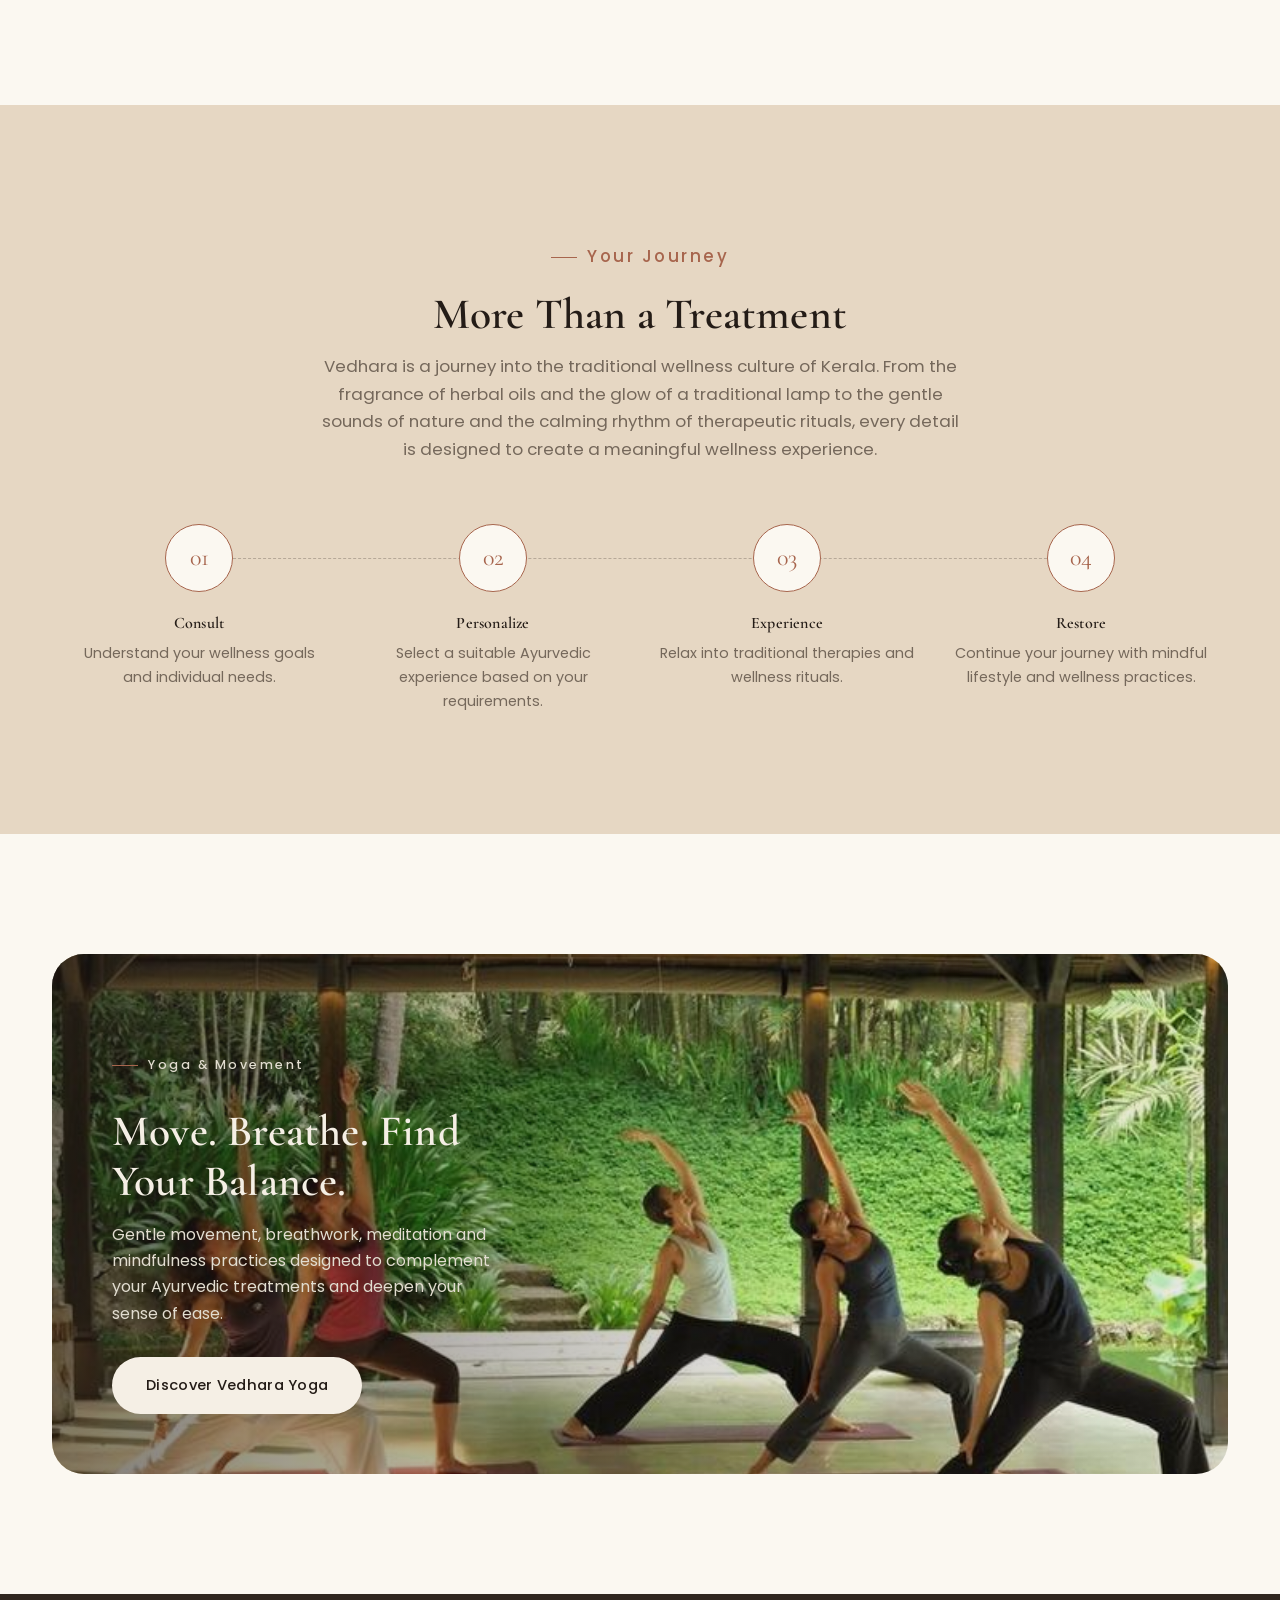
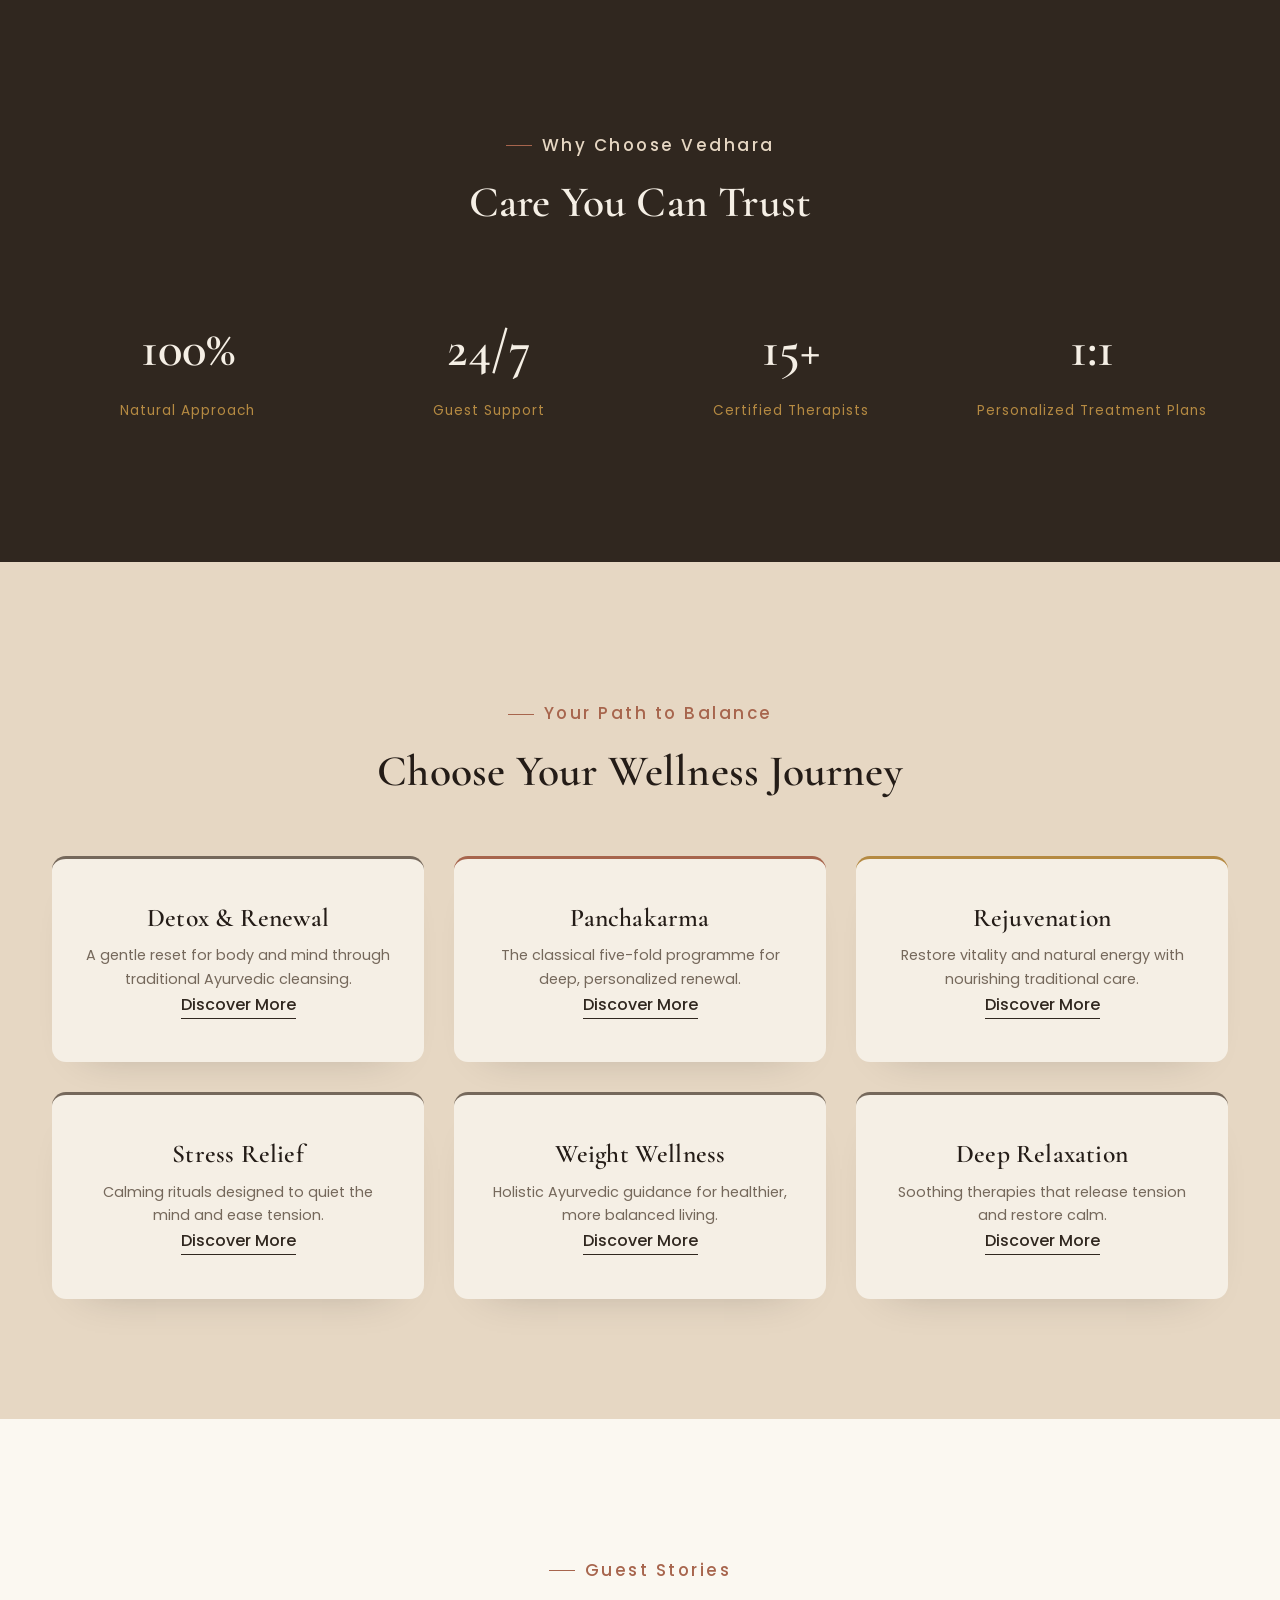
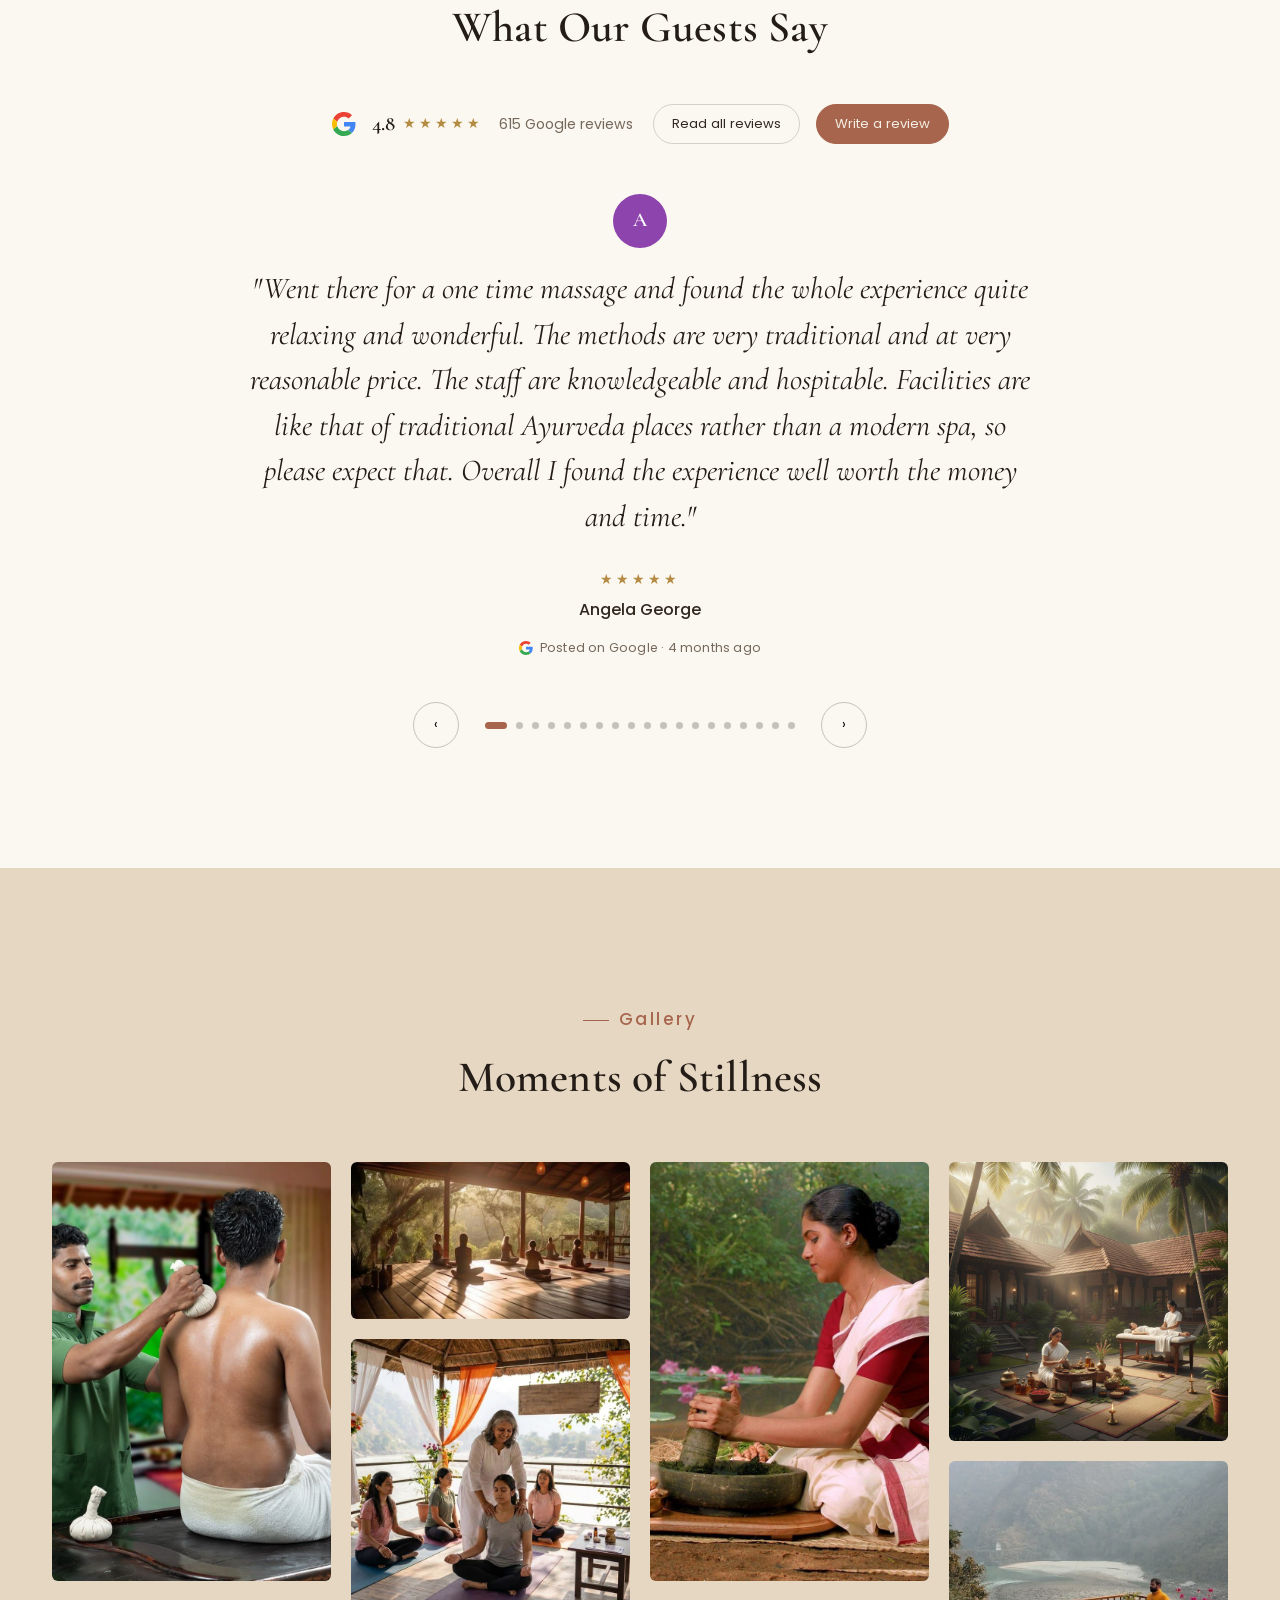
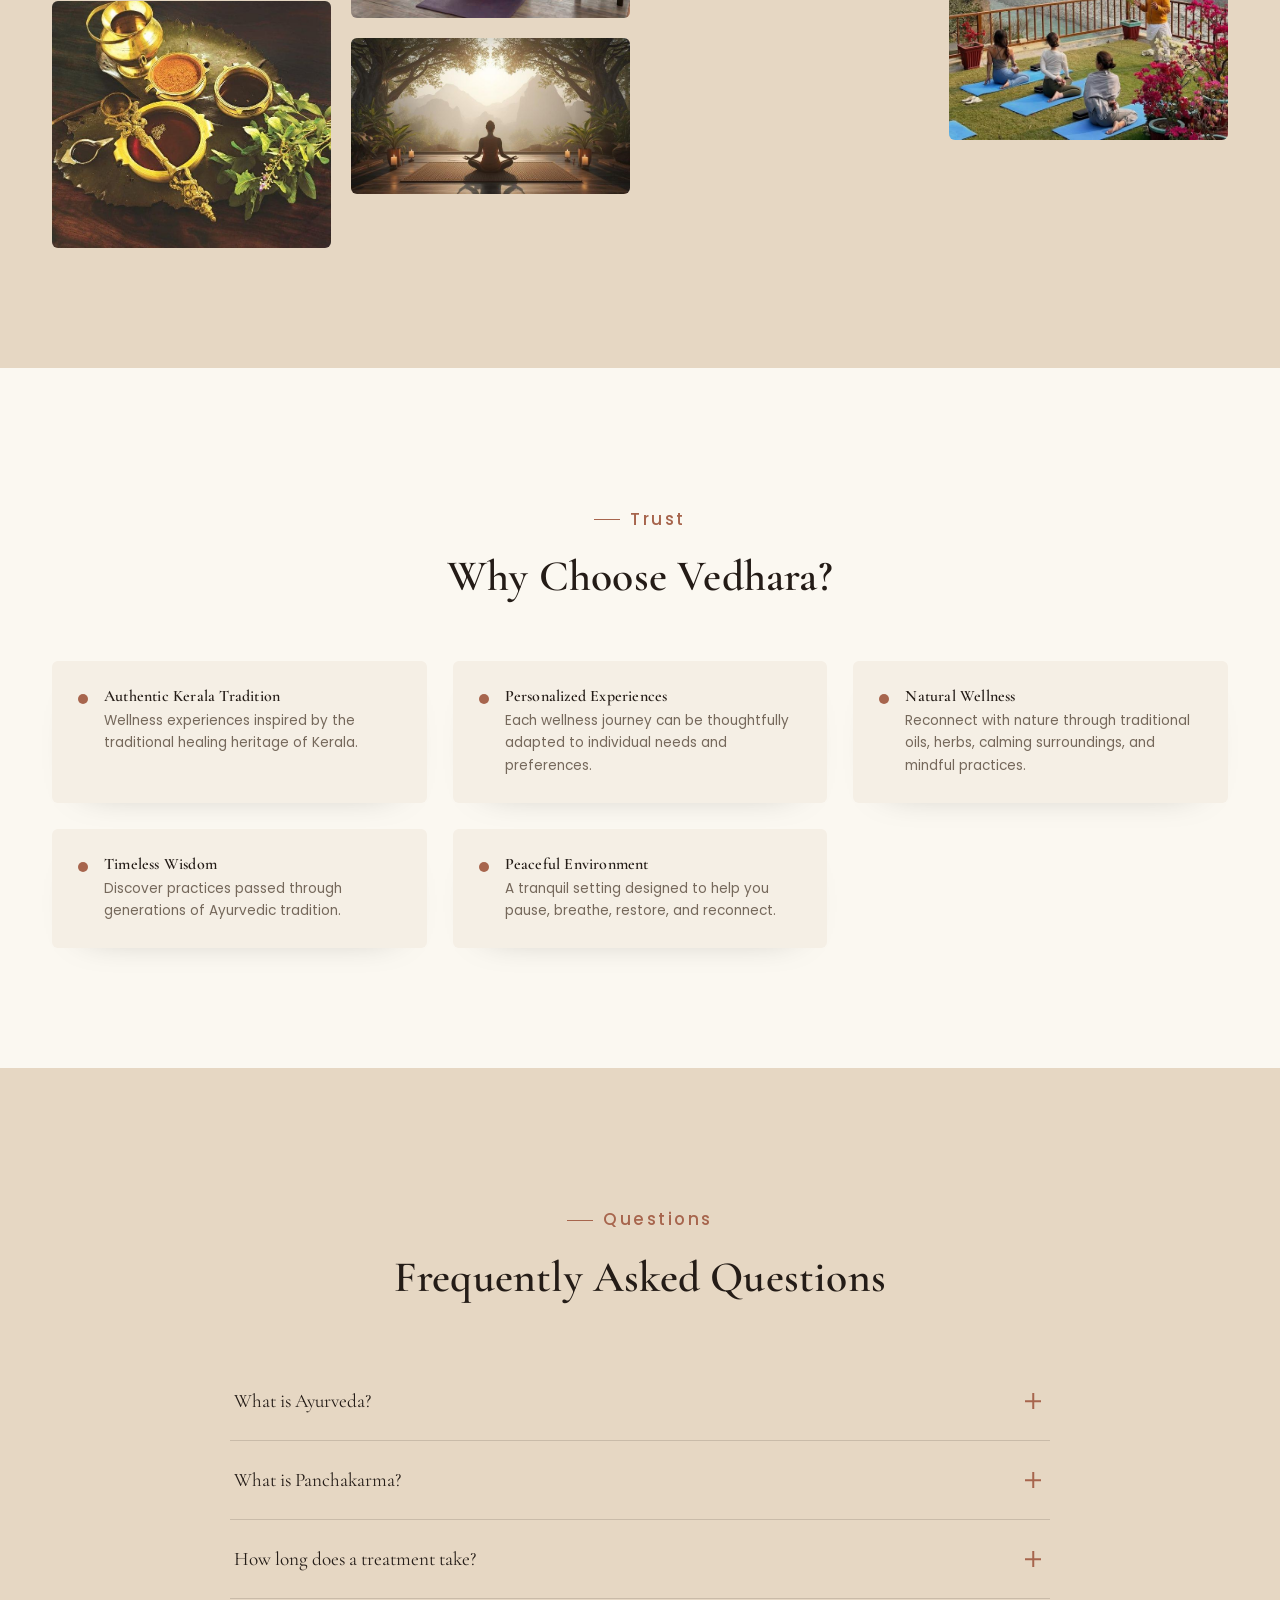
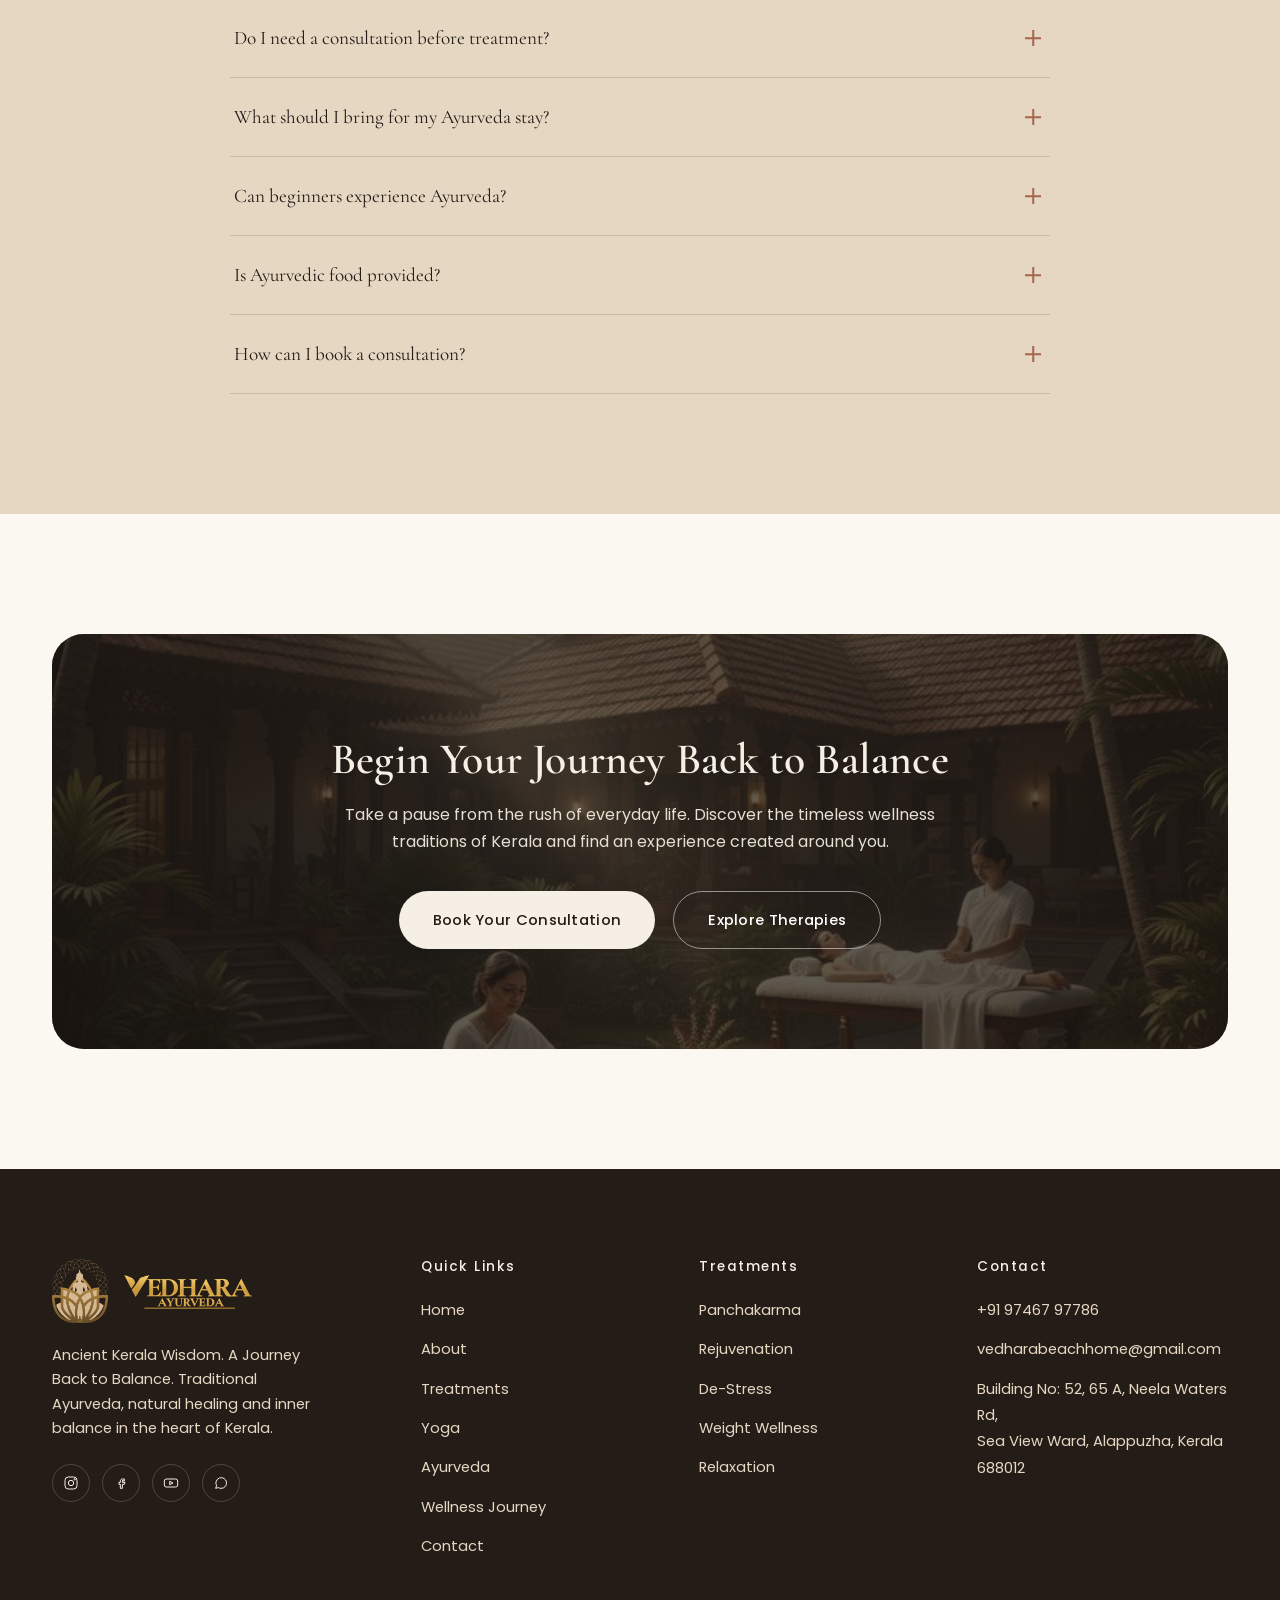
==== commit abe18c77: "changes in Vedhara Ayurveda website" ====
--- a/index.html
+++ b/index.html
@@ -274,6 +274,12 @@
           </div>
         </div>
       </div>
+
+      <div class="vh-hero-locale">
+        <span>Heal</span><br />
+        <span>Rest</span><br />
+        <span>Rebalance</span>
+      </div>
     </section>
 
     <!-- ============ MOBILE CONSULTATION POPUP ============ -->
--- a/css/hero-3d-text.css
+++ b/css/hero-3d-text.css
@@ -1,127 +1,128 @@
 /* =========================================================
-   HERO SECTION — 3D TEXT (laptop / desktop only, >=1024px)
-   Carved-gold extrusion effect using layered text-shadow.
+   HERO SECTION — GREEN & GOLD TEXT (laptop / desktop only, >=1024px)
+   Flat text colour with a soft, rounded (blurred) green/gold
+   glow-shadow — no layered 3D extrusion.
    Keeps the source markup/colors untouched below 1024px.
    ========================================================= */
+/* =========================================================
+   HERO SECTION — DESKTOP
+   VEDHARA AYURVEDA — Warm Earth / Antique Gold Theme
+   ========================================================= */
+
 @media (min-width: 1024px) {
 
   /* ---- Eyebrow: "A QUIETER WAY OF LIVING" ---- */
+
   body[data-page="home"] .vh-hero .vh-eyebrow-a,
   body[data-page="home"] .vh-hero .vh-eyebrow-b {
-    color: #1c130a;
+    color: #403326;
+
     text-shadow:
-      0 1px 0   #f2ddac,
-      0 2px 0   #e6c88a,
-      0 3px 0   #d8b46c,
-      0 4px 1px rgba(28,19,10,.22),
-      0 6px 5px rgba(28,19,10,.22),
-      0 0 26px rgba(255,252,244,.65);
+      0 1px 2px rgba(255, 248, 228, 0.75),
+      0 2px 5px rgba(70, 43, 20, 0.25);
   }
 
+
   /* ---- Main heading: "Traditional Ayurveda," ---- */
+
   body[data-page="home"] .vh-hero .vh-hero-heading-main {
-    color: #1a1109;
+    color: #4A321F;
+
     text-shadow:
-      0 1px 0   #f6e4b8,
-      0 2px 0   #eed6a0,
-      0 3px 0   #e4c586,
-      0 4px 0   #d8b26c,
-      0 5px 0   #cb9f56,
-      0 6px 0   #bd8c44,
-      0 7px 0   #ac7935,
-      0 8px 1px  rgba(26,17,9,.22),
-      0 10px 5px rgba(26,17,9,.26),
-      0 15px 14px rgba(26,17,9,.28),
-      0 22px 26px rgba(26,17,9,.22),
-      0 0 34px rgba(255,252,244,.6);
+      0 1px 2px rgba(255, 244, 215, 0.85),
+      0 3px 7px rgba(70, 43, 20, 0.28);
   }
 
-  /* ---- Accent line: "by the bay of Alappuzha." ---- */
+
+  /* ---- Accent: "by the bay of Alappuzha." ---- */
+
   body[data-page="home"] .vh-hero .vh-hero-heading-accent {
-    color: #1a1109;
+    color: #6B431F;
+
     text-shadow:
-      0 1px 0   #f2dfb2,
-      0 2px 0   #e7cd94,
-      0 3px 0   #dbba78,
-      0 4px 0   #cea75f,
-      0 5px 1px rgba(26,17,9,.2),
-      0 7px 4px rgba(26,17,9,.24),
-      0 11px 12px rgba(26,17,9,.24),
-      0 0 30px rgba(255,252,244,.6);
+      0 1px 2px rgba(255, 244, 215, 0.8),
+      0 3px 7px rgba(70, 43, 20, 0.25);
   }
 
+
   /* ---- Subheading paragraph ---- */
+
   body[data-page="home"] .vh-hero .vh-hero-sub {
-    color: #201509;
+    color: #403326;
+
     text-shadow:
-      0 1px 0   #eeddb2,
-      0 2px 0   #e2c894,
-      0 3px 1px rgba(32,21,9,.18),
-      0 5px 6px rgba(32,21,9,.22),
-      0 0 24px rgba(255,252,244,.6);
+      0 1px 2px rgba(255, 248, 228, 0.8),
+      0 2px 5px rgba(50, 35, 22, 0.25);
   }
 
-  /* ---- Feature labels: Authentic Ayurveda / Serene Location / Personalised Care ---- */
+
+  /* ---- Feature labels ---- */
+
   body[data-page="home"] .vh-hero .vh-hero-feature span {
-    color: #1c130a;
+    color: #403326;
+
     text-shadow:
-      0 1px 0   #efdead,
-      0 2px 0   #e2c88c,
-      0 3px 1px rgba(28,19,10,.2),
-      0 5px 5px rgba(28,19,10,.22),
-      0 0 20px rgba(255,252,244,.55);
+      0 1px 2px rgba(255, 248, 228, 0.8),
+      0 2px 4px rgba(60, 40, 20, 0.2);
   }
+
+
+  /* ---- Feature icons ---- */
+
   body[data-page="home"] .vh-hero .vh-hero-feature svg {
     filter:
-      drop-shadow(0 1px 0 #e2c88c)
-      drop-shadow(0 3px 3px rgba(28,19,10,.28))
-      drop-shadow(0 0 10px rgba(255,252,244,.6));
+      drop-shadow(0 1px 2px rgba(255, 248, 228, 0.8))
+      drop-shadow(0 2px 3px rgba(80, 50, 20, 0.25));
   }
 
+
   /* ---- Side rail: Heal / Rest / Rebalance ---- */
+
   body[data-page="home"] .vh-hero .vh-hero-locale {
-    color: #fbf6ea;
+    color: #5A4028;
+
     text-shadow:
-      0 1px 0 rgba(0,0,0,.35),
-      0 2px 0 rgba(0,0,0,.28),
-      0 3px 4px rgba(0,0,0,.35),
-      0 0 18px rgba(0,0,0,.3);
+      0 1px 2px rgba(255, 248, 228, 0.8),
+      0 2px 5px rgba(70, 43, 20, 0.22);
   }
 }
 
+
 /* =========================================================
    HERO SECTION — MOBILE TEXT (<=640px)
-   White text with a soft rounded black shadow/halo,
-   so it stays legible directly over the photo.
+   Warm Ivory / Cream text with dark brown halo
    ========================================================= */
+
 @media (max-width: 640px) {
 
   body[data-page="home"] .vh-hero .vh-eyebrow-a,
   body[data-page="home"] .vh-hero .vh-eyebrow-b {
-    color: #fff;
+    color: #FFF8E8;
+
     text-shadow:
-      0 0 2px rgba(0,0,0,.9),
-      0 0 5px rgba(0,0,0,.75),
-      0 1px 3px rgba(0,0,0,.65),
-      0 0 14px rgba(0,0,0,.45);
+      0 1px 2px rgba(50, 30, 15, 0.95),
+      0 2px 5px rgba(50, 30, 15, 0.75),
+      0 0 10px rgba(50, 30, 15, 0.45);
   }
+
 
   body[data-page="home"] .vh-hero .vh-hero-heading-main,
   body[data-page="home"] .vh-hero .vh-hero-heading-accent {
-    color: #fff;
+    color: #FFF8E8;
+
     text-shadow:
-      0 0 3px rgba(0,0,0,.95),
-      0 0 7px rgba(0,0,0,.8),
-      0 2px 5px rgba(0,0,0,.65),
-      0 0 22px rgba(0,0,0,.5);
+      0 1px 3px rgba(45, 27, 14, 0.95),
+      0 3px 7px rgba(45, 27, 14, 0.8),
+      0 0 16px rgba(45, 27, 14, 0.45);
   }
 
+
   body[data-page="home"] .vh-hero .vh-hero-sub {
-    color: #fff;
+    color: #FFF8E8;
+
     text-shadow:
-      0 0 2px rgba(0,0,0,.9),
-      0 0 5px rgba(0,0,0,.7),
-      0 1px 4px rgba(0,0,0,.6),
-      0 0 16px rgba(0,0,0,.4);
+      0 1px 2px rgba(45, 27, 14, 0.95),
+      0 2px 5px rgba(45, 27, 14, 0.75),
+      0 0 12px rgba(45, 27, 14, 0.4);
   }
 }
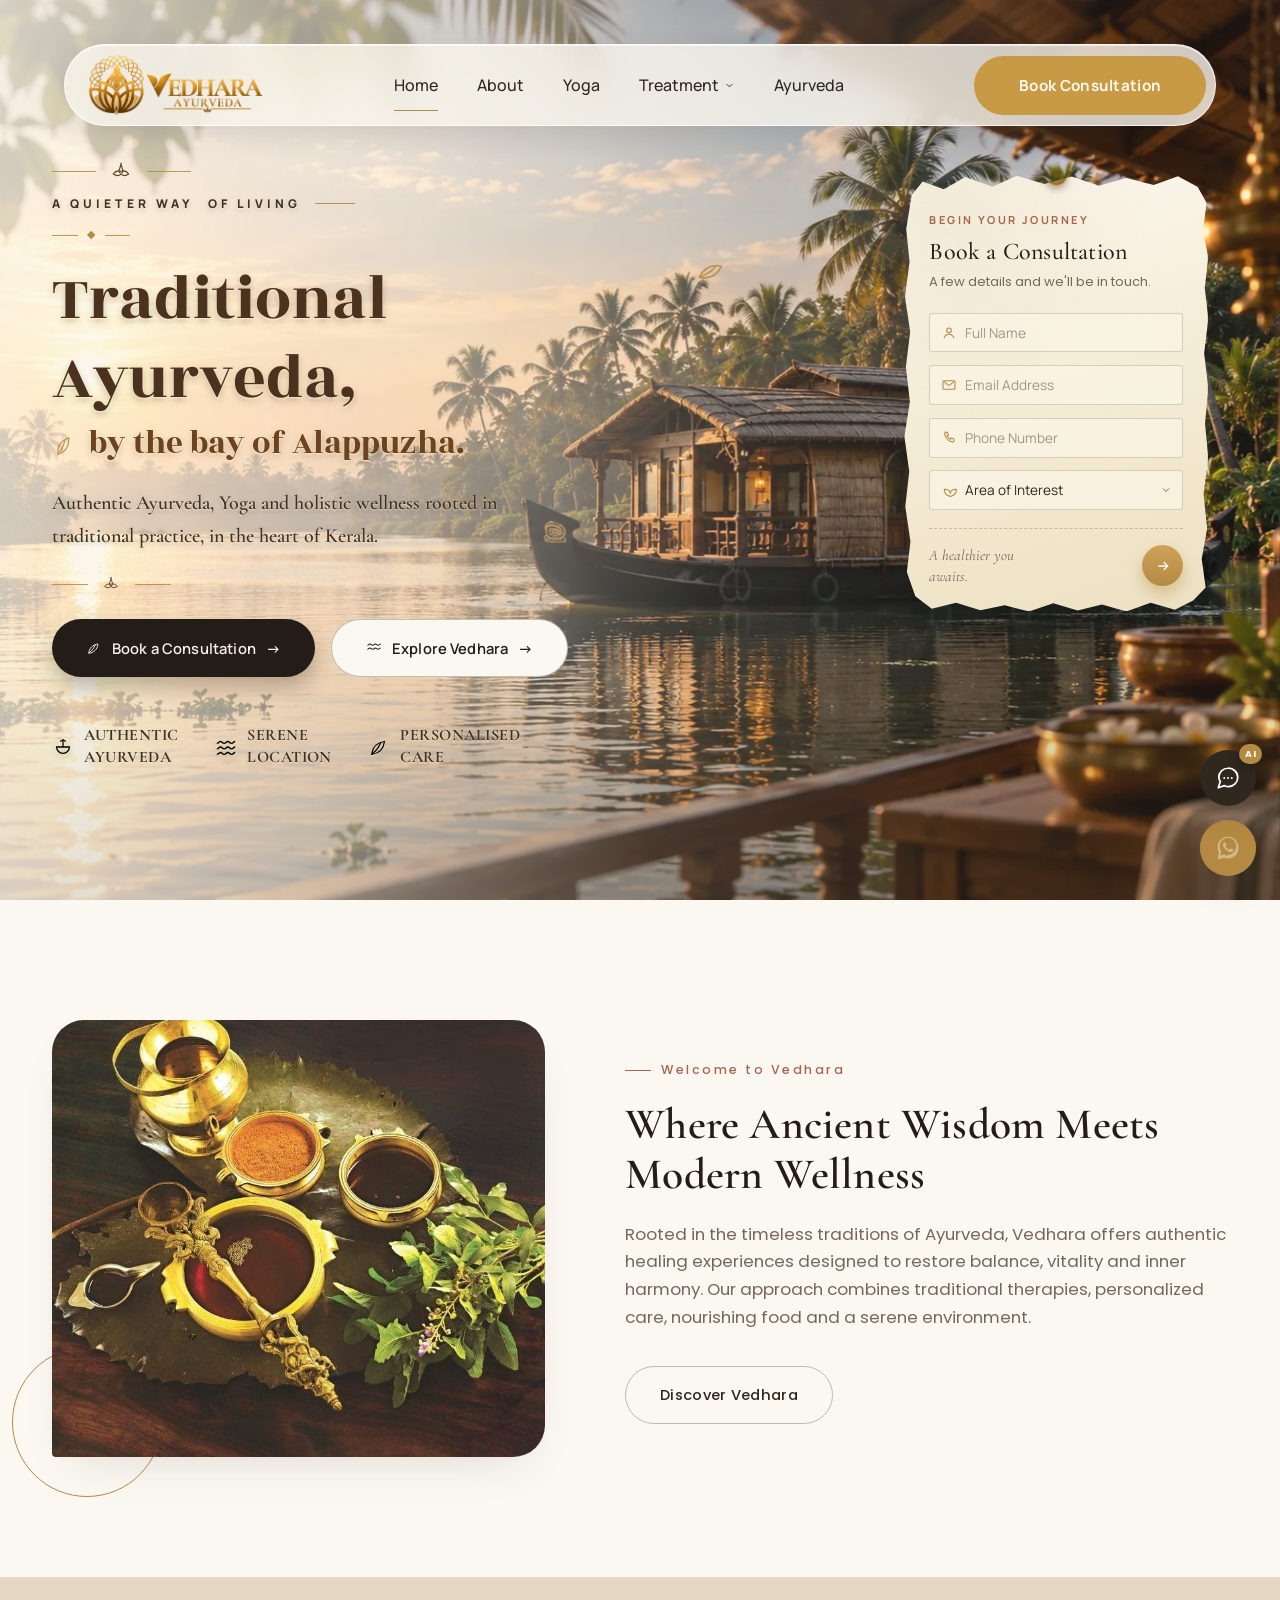
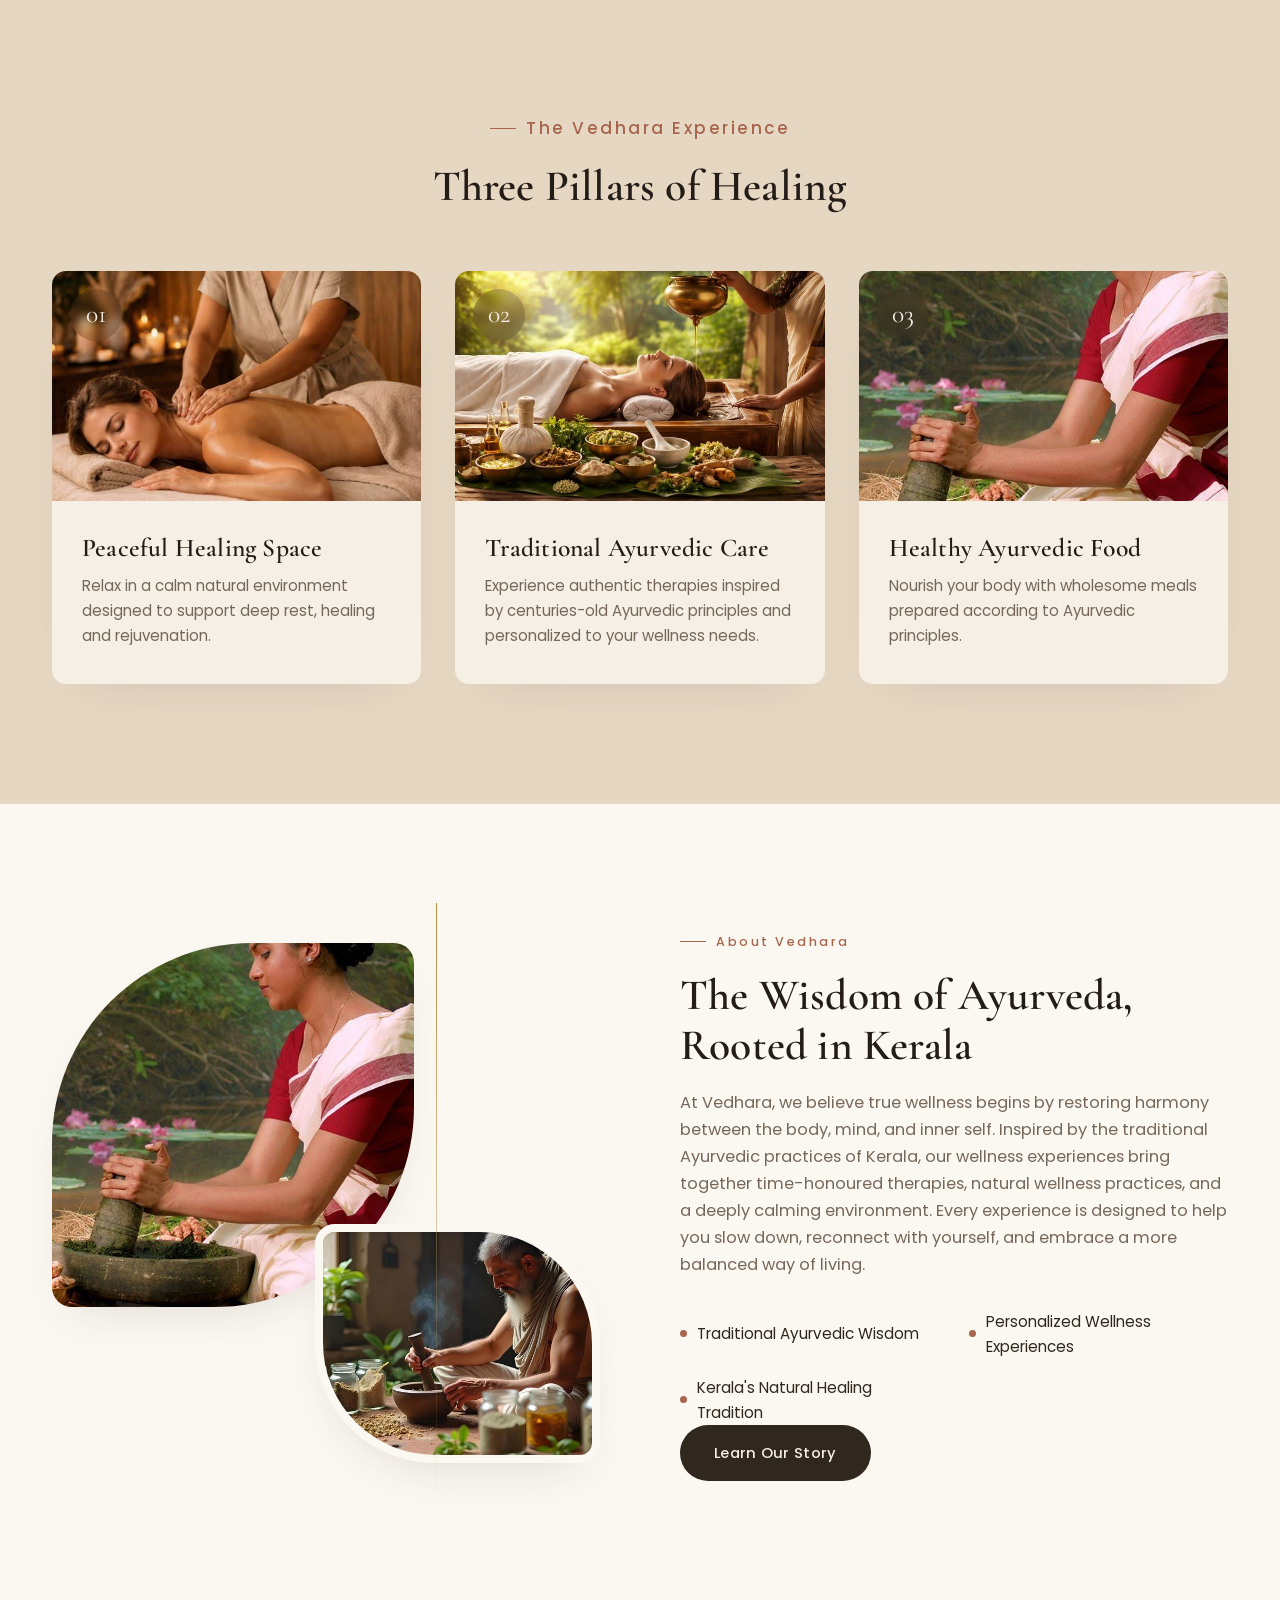
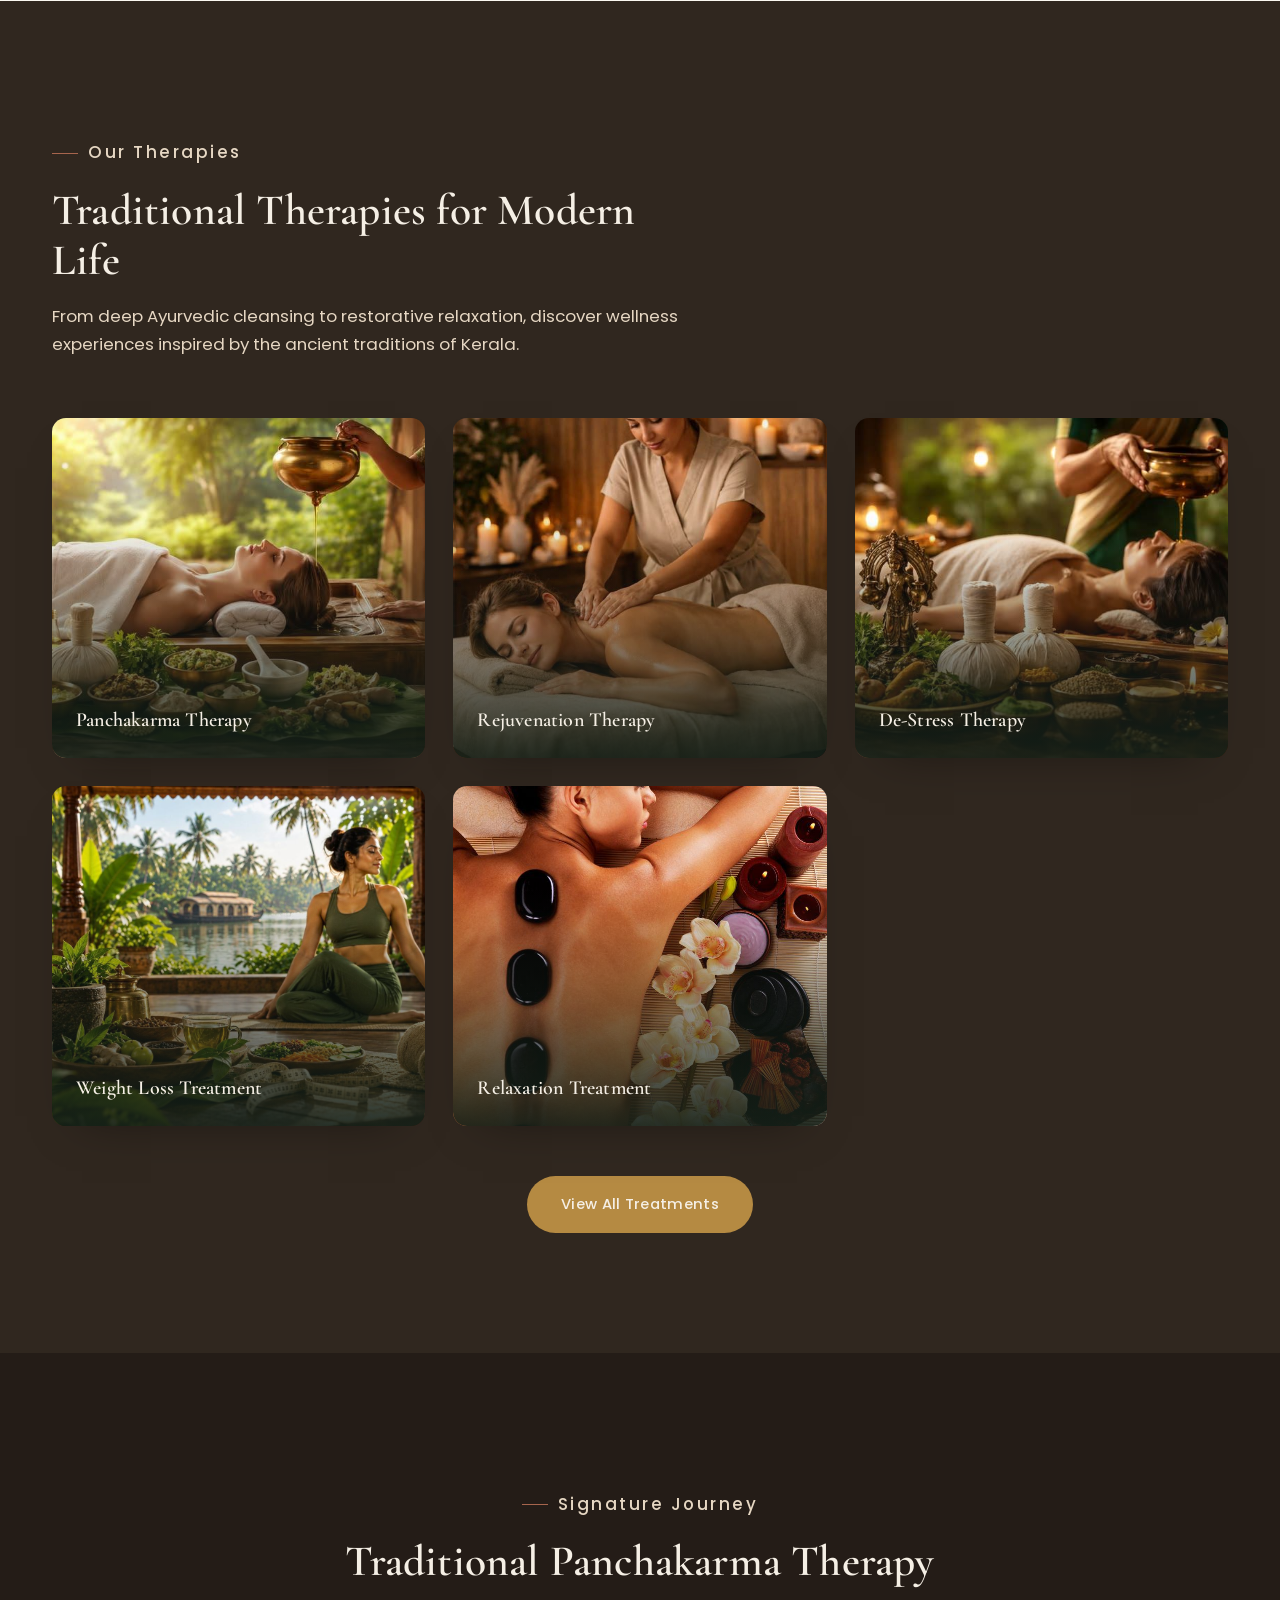
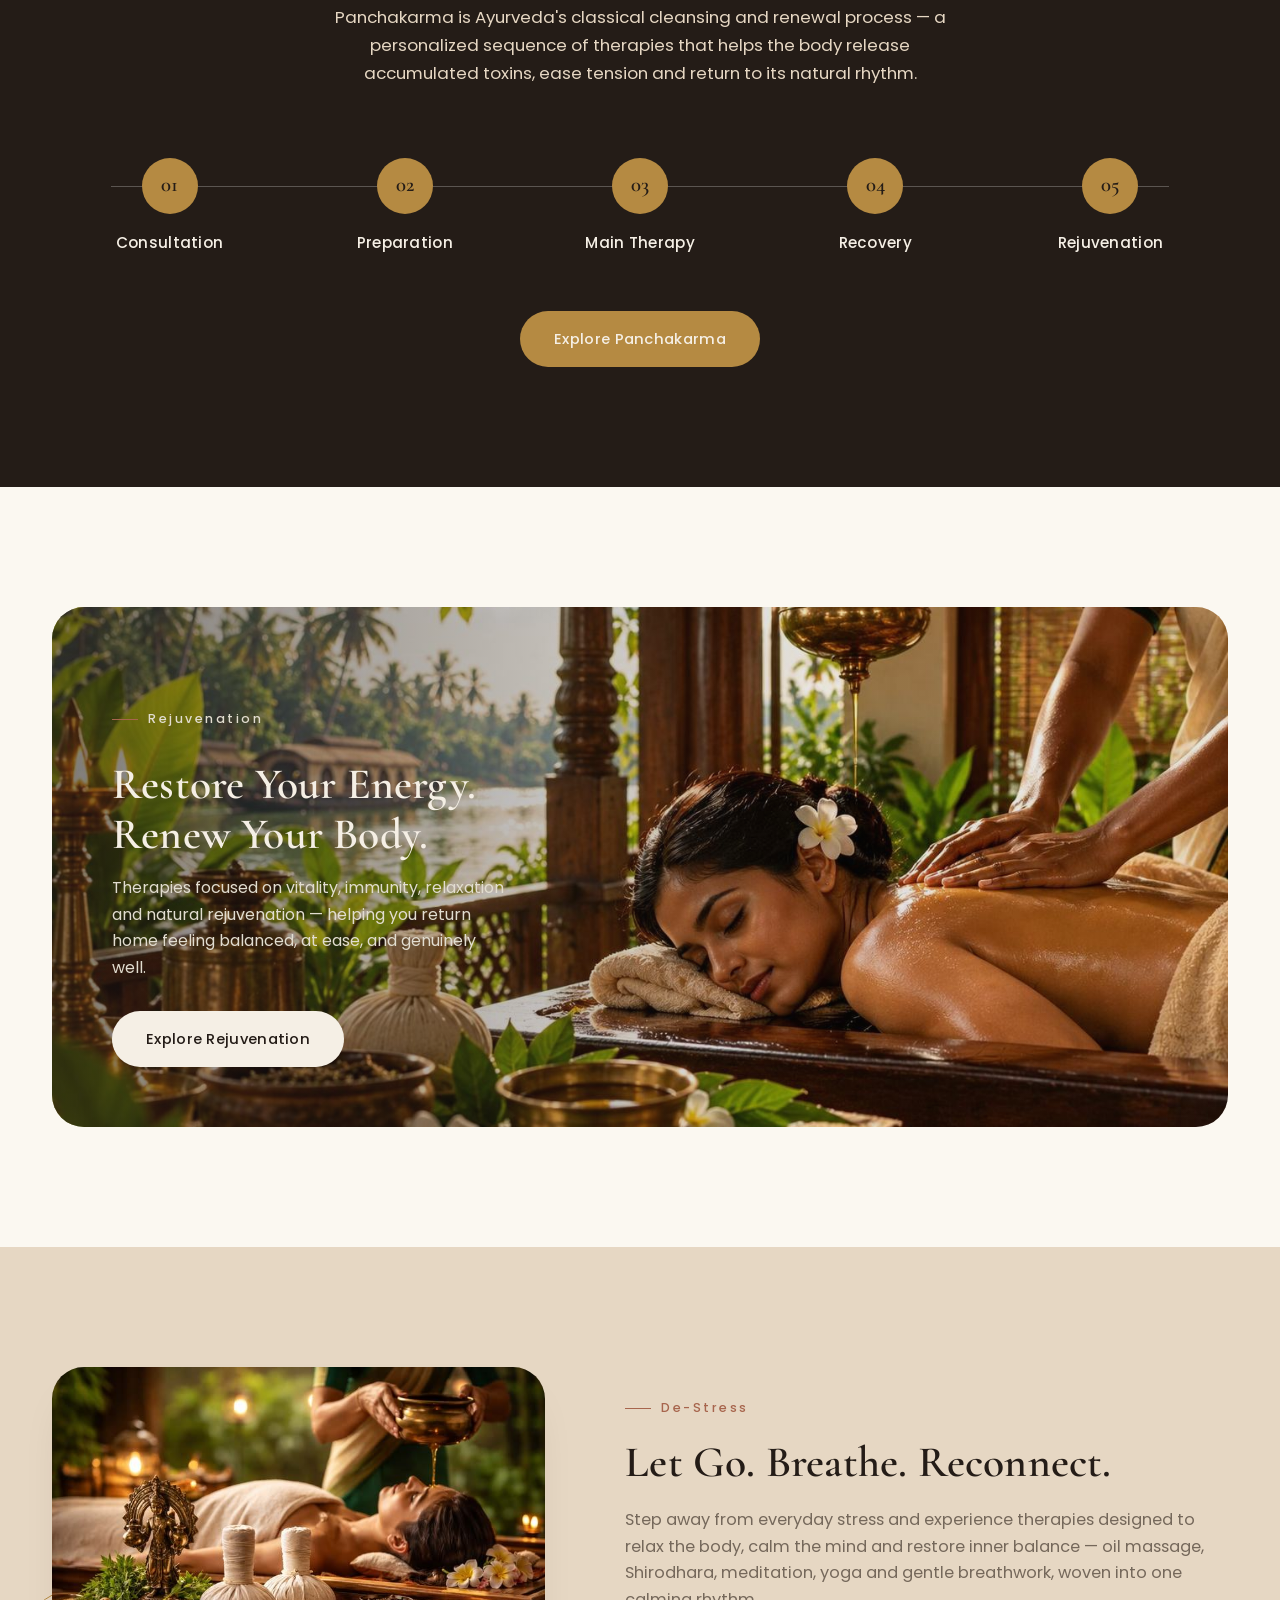
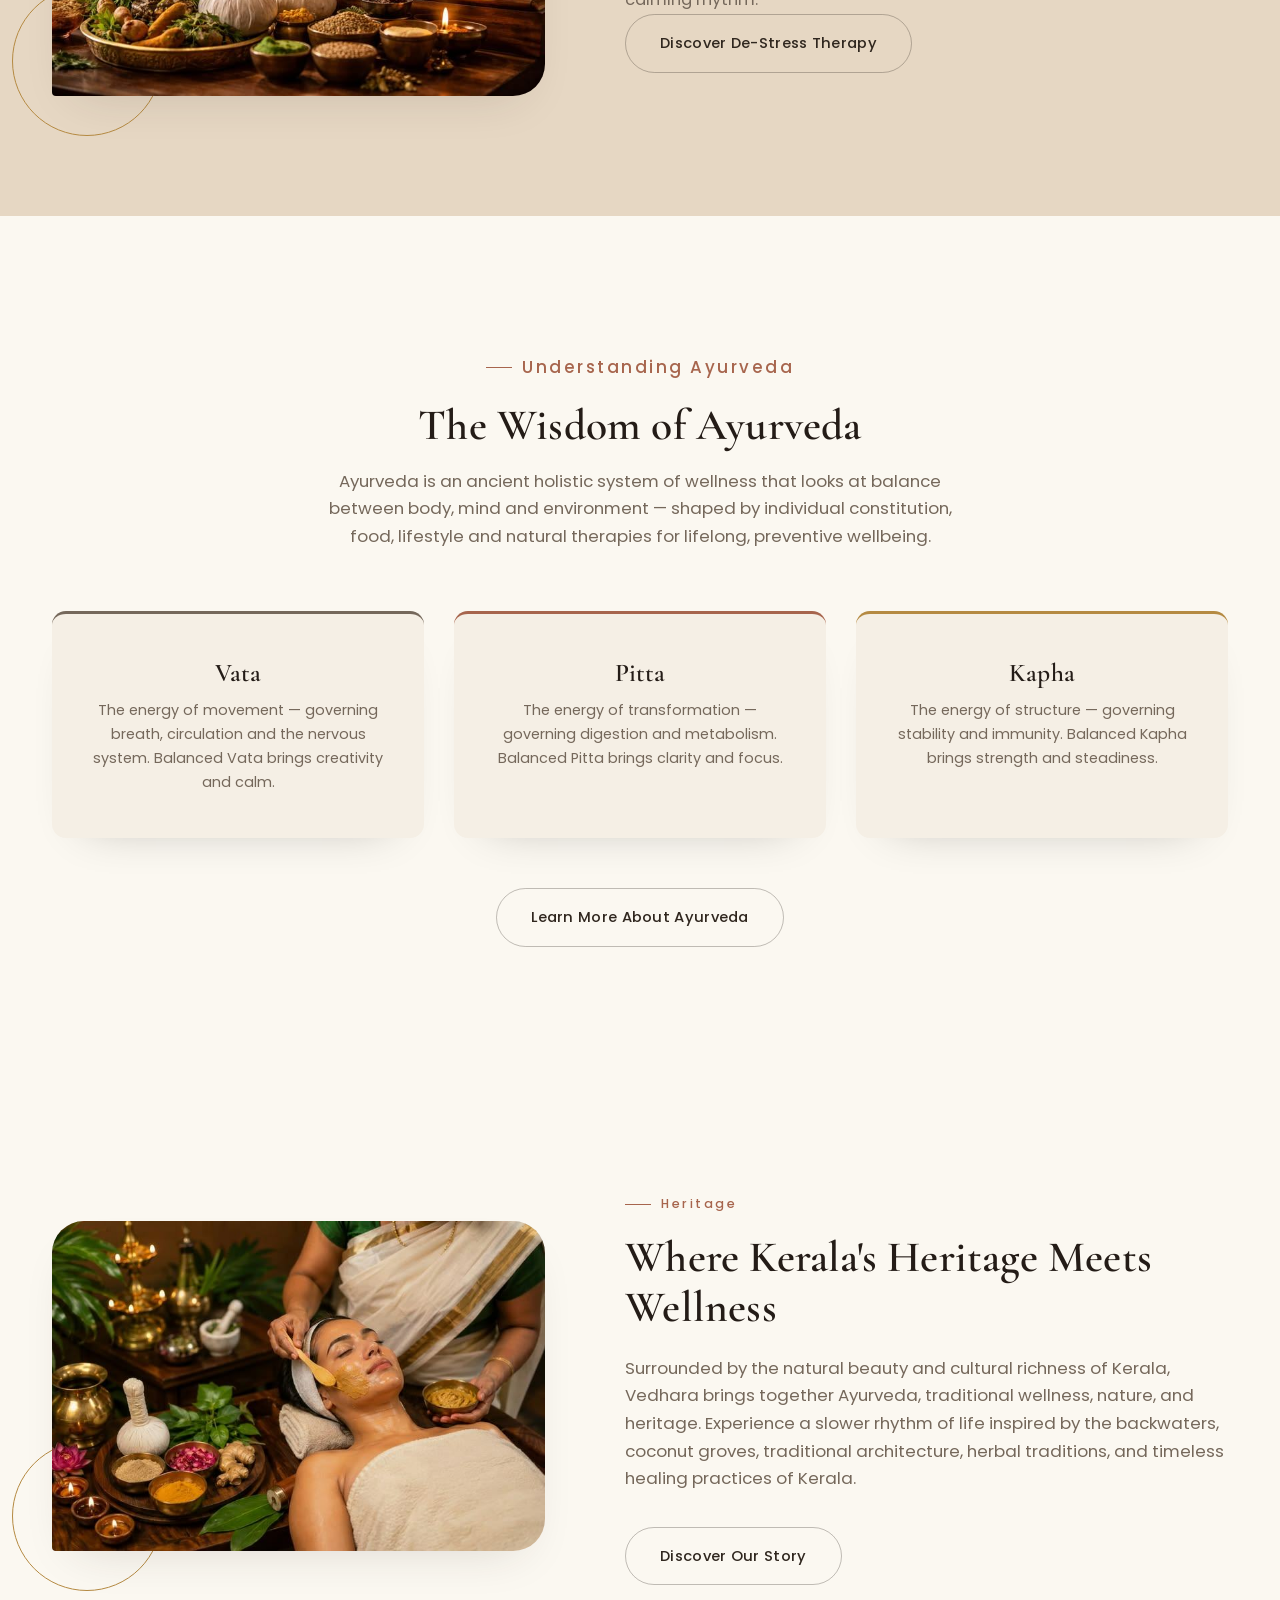
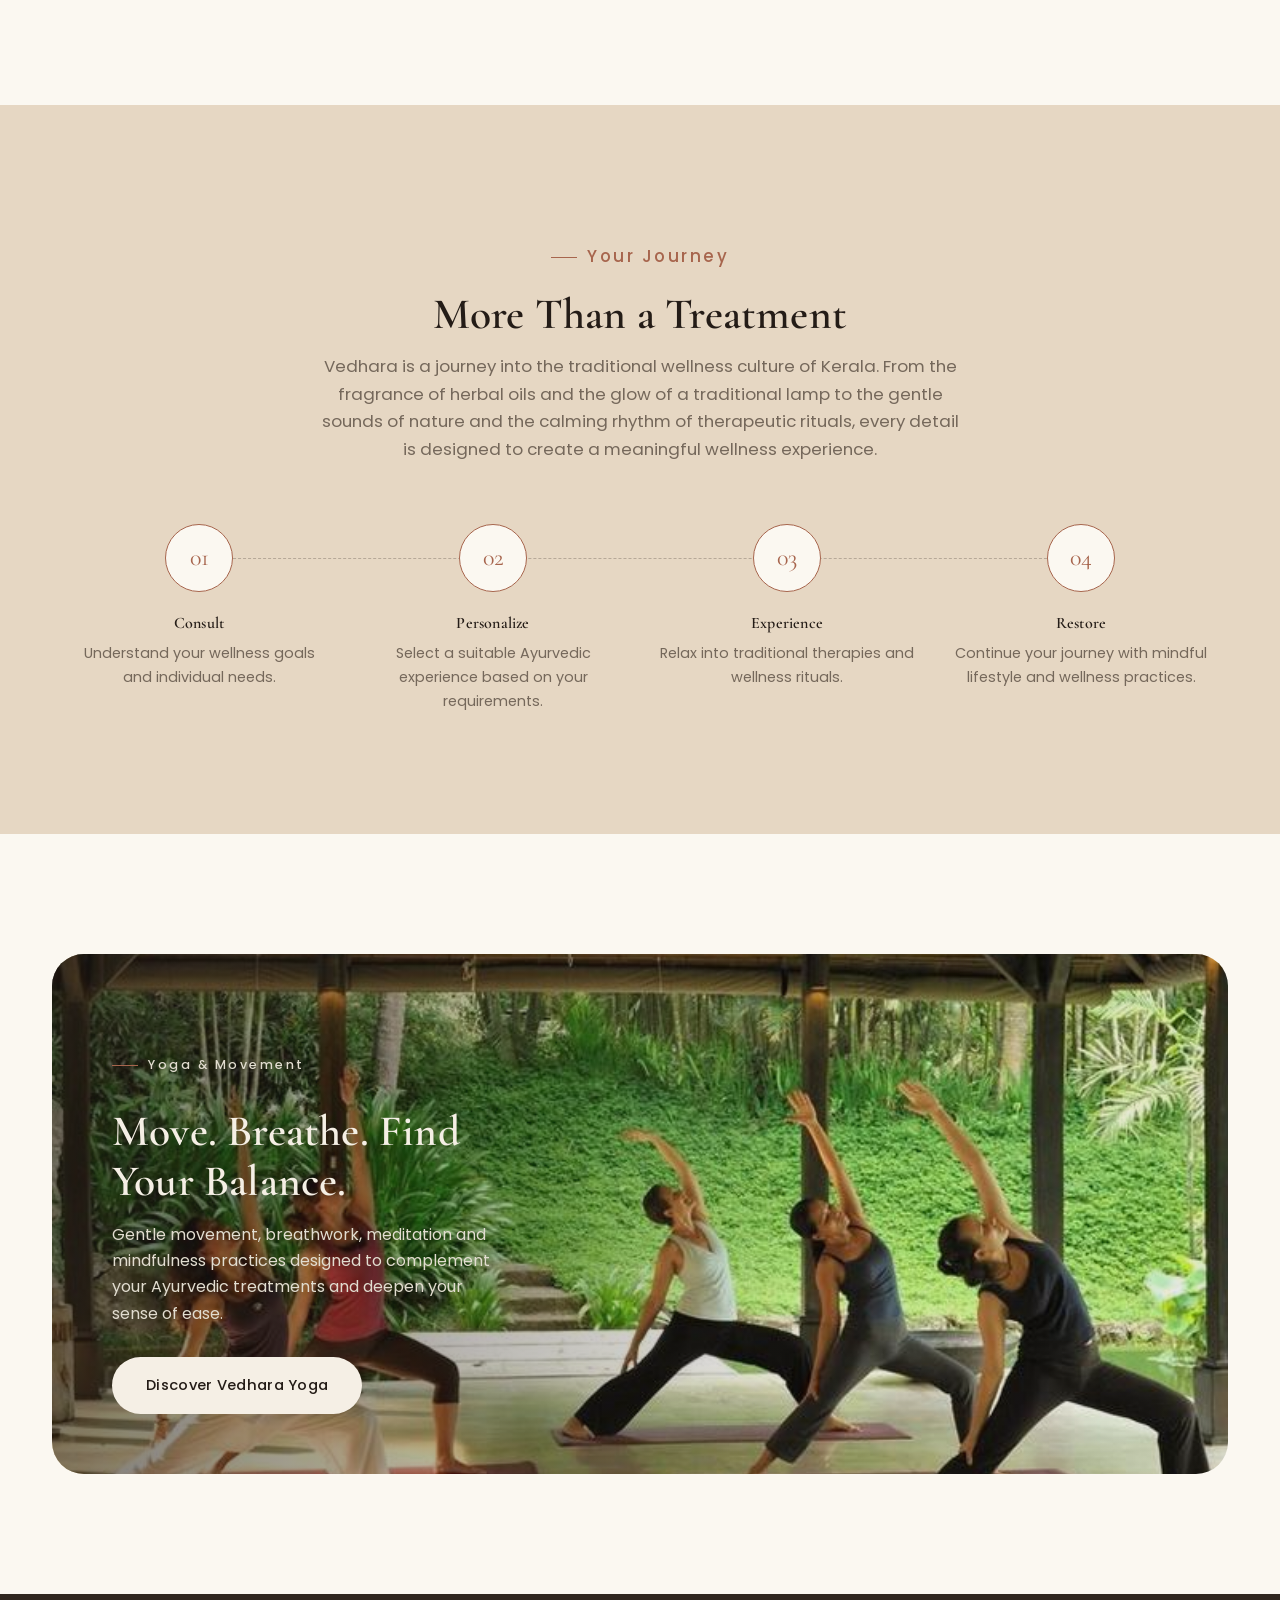
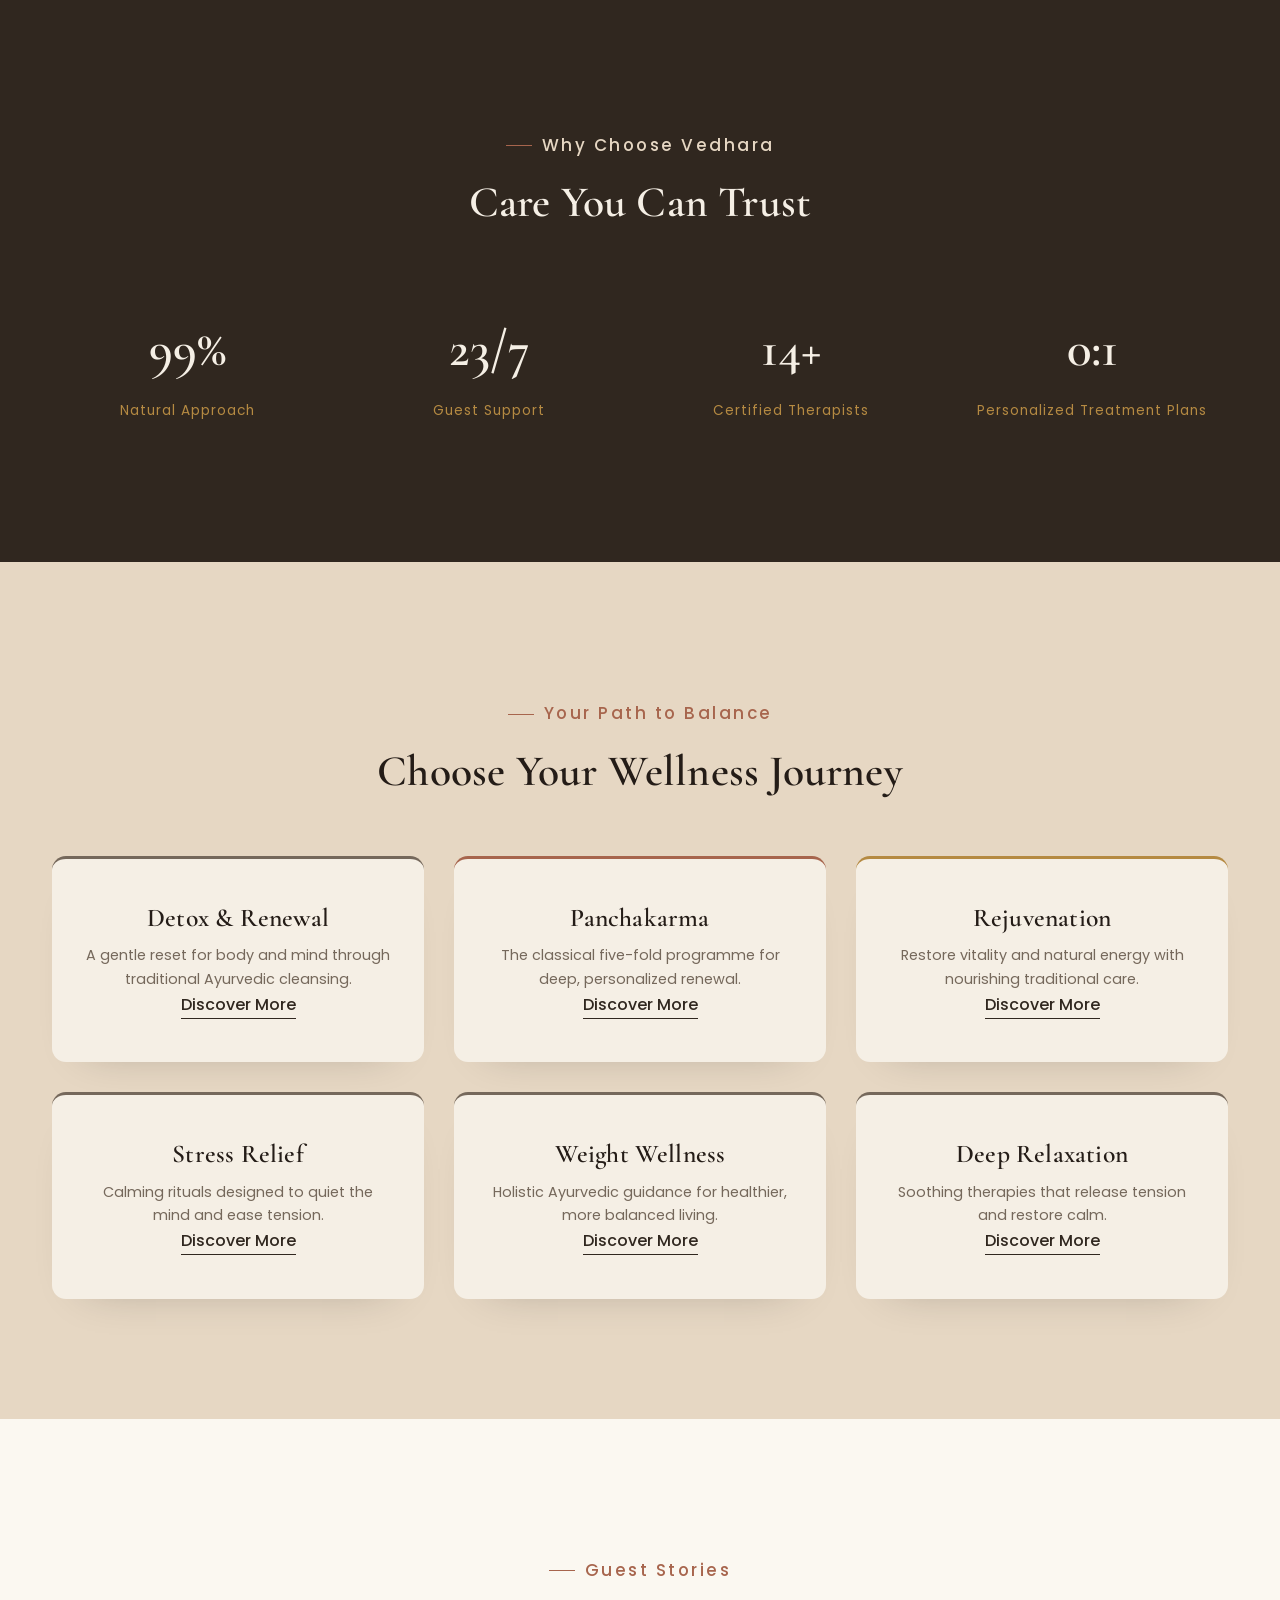
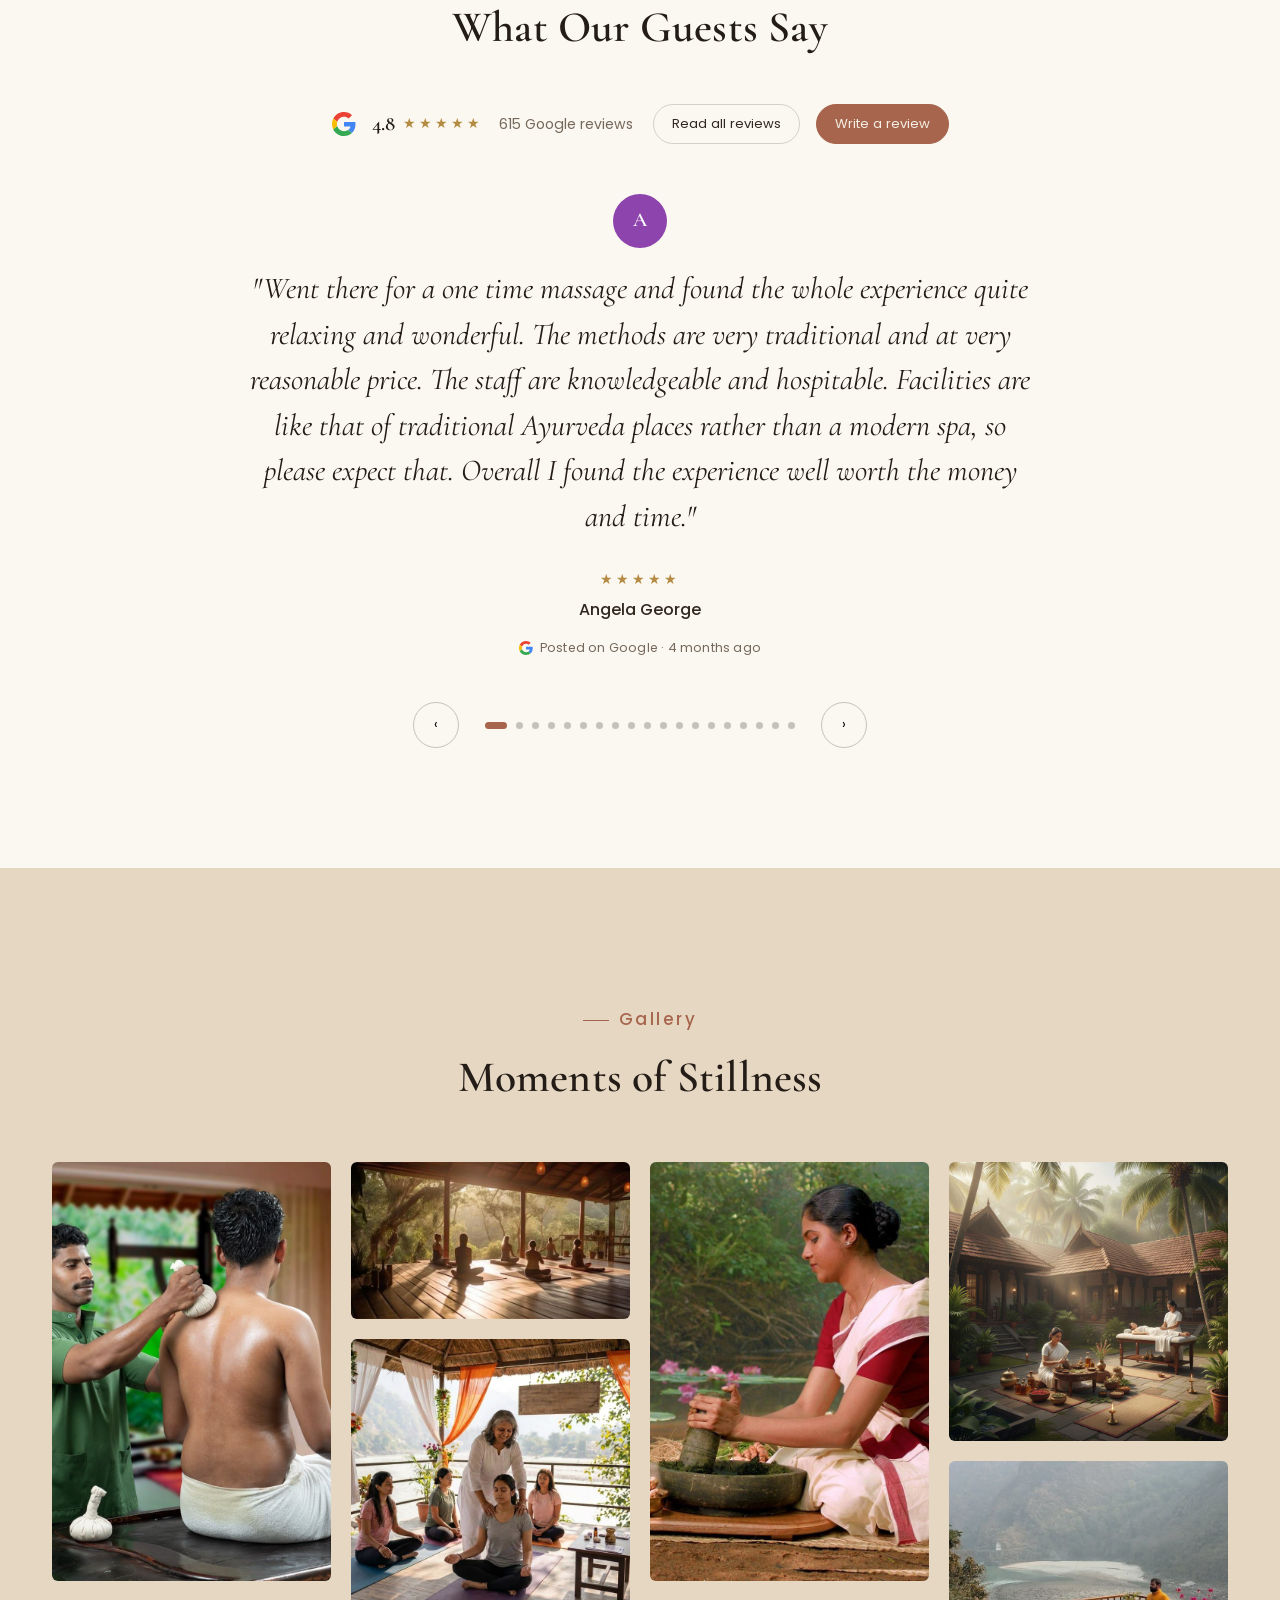
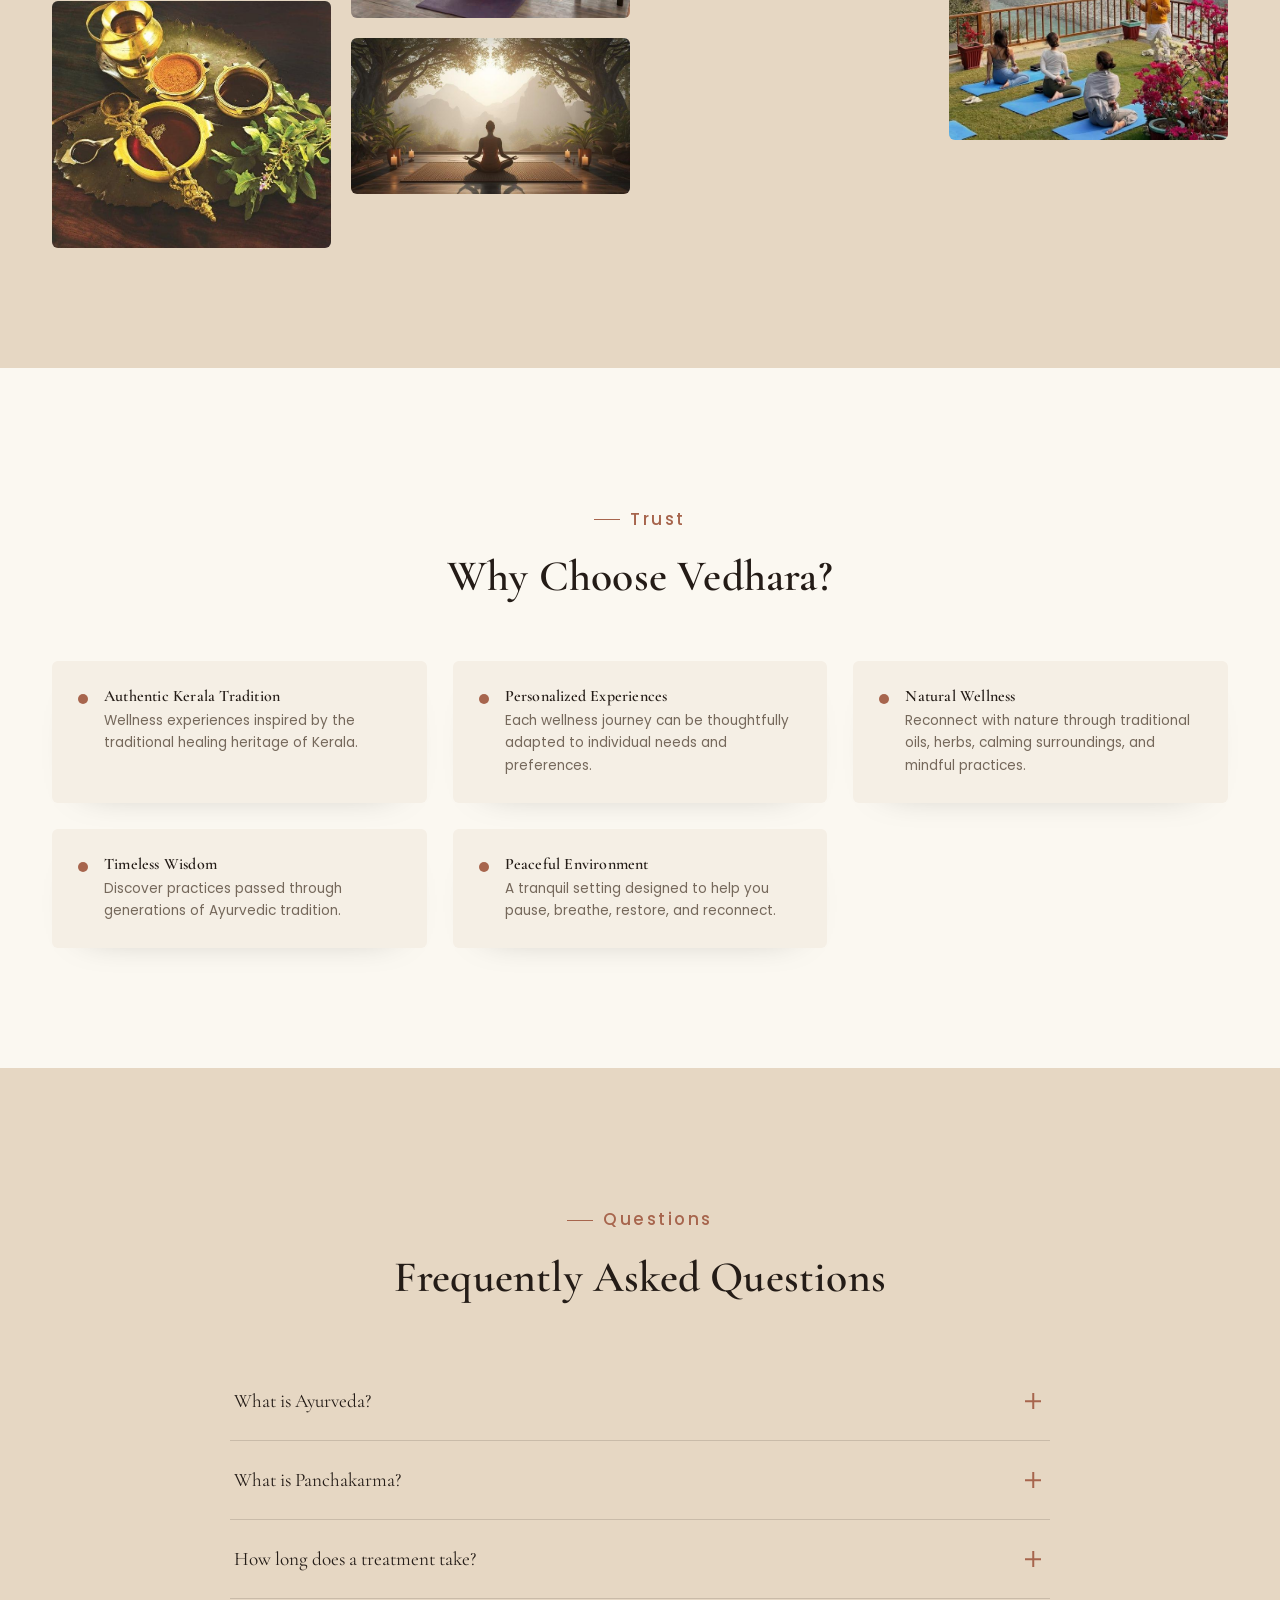
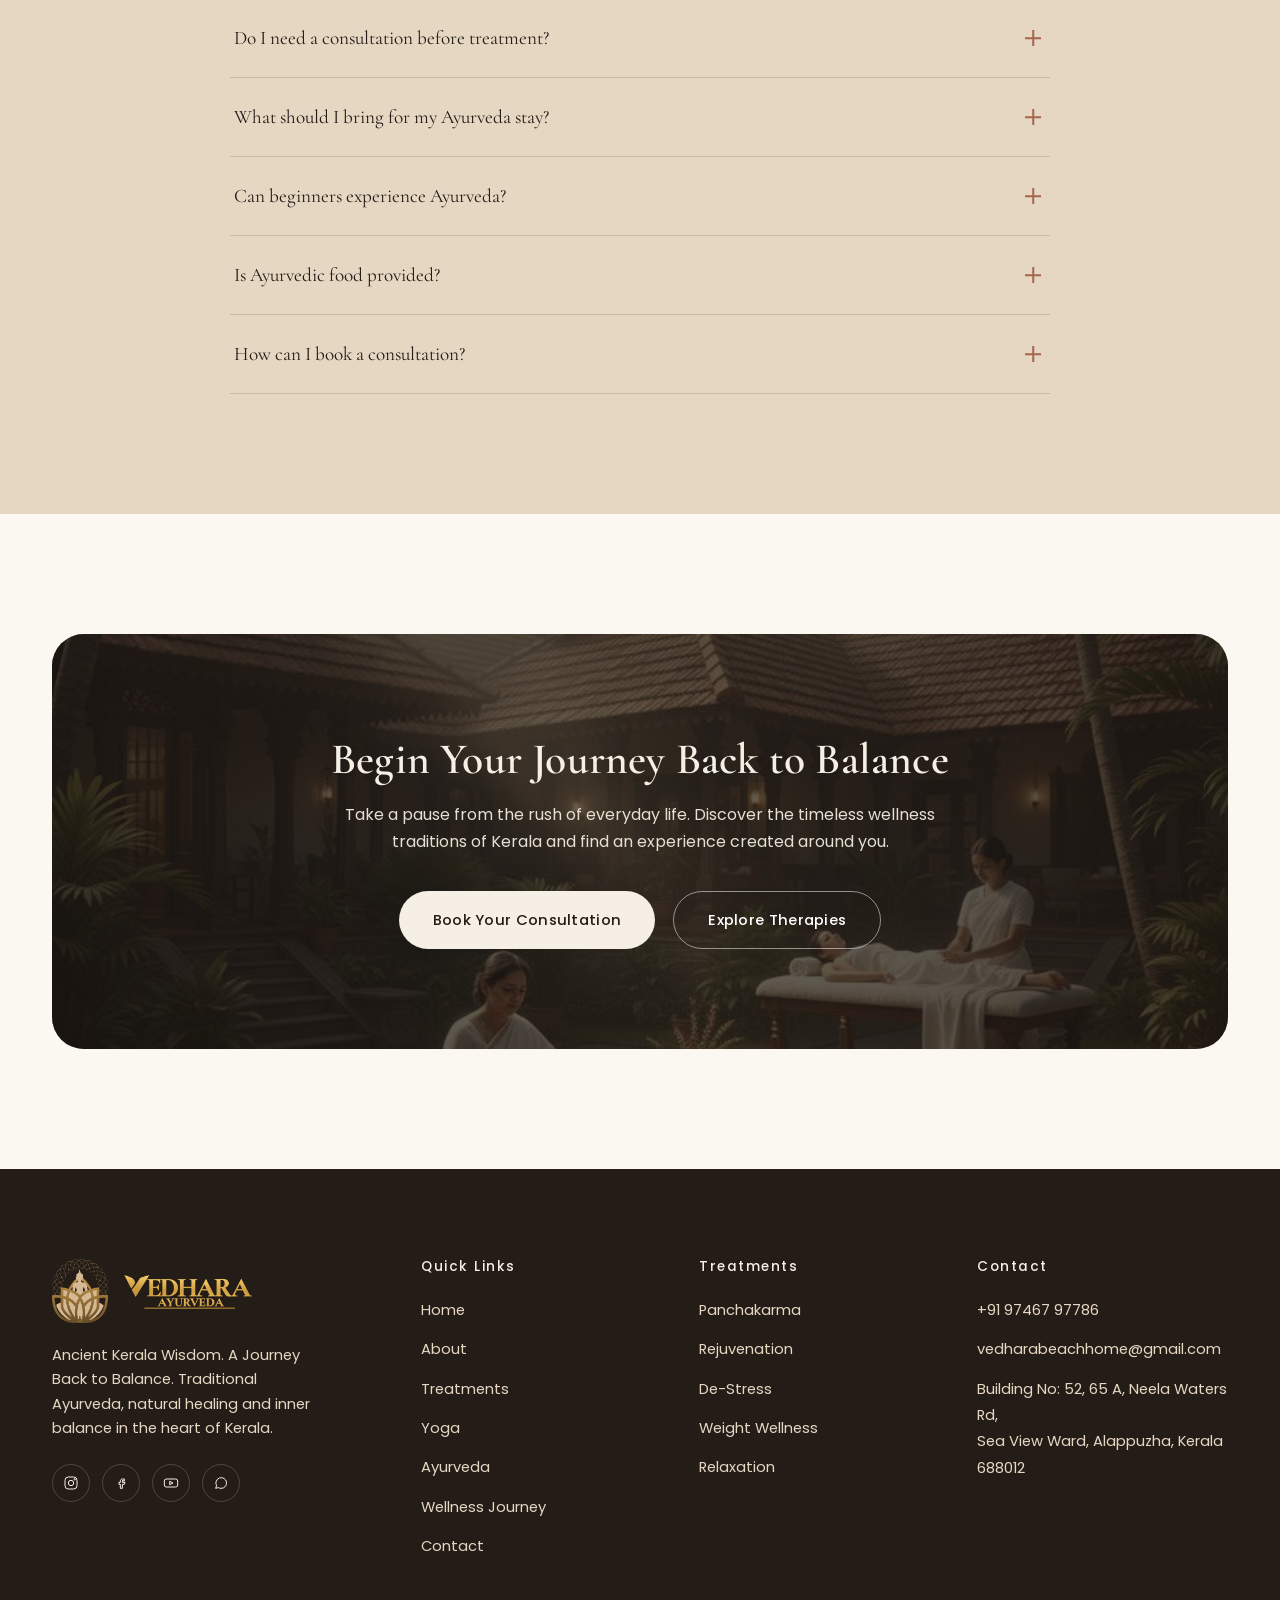
==== commit e9b18286: "changes in Vedhara Ayurveda website" ====
--- a/index.html
+++ b/index.html
@@ -274,12 +274,6 @@
           </div>
         </div>
       </div>
-
-      <div class="vh-hero-locale">
-        <span>Heal</span><br />
-        <span>Rest</span><br />
-        <span>Rebalance</span>
-      </div>
     </section>
 
     <!-- ============ MOBILE CONSULTATION POPUP ============ -->
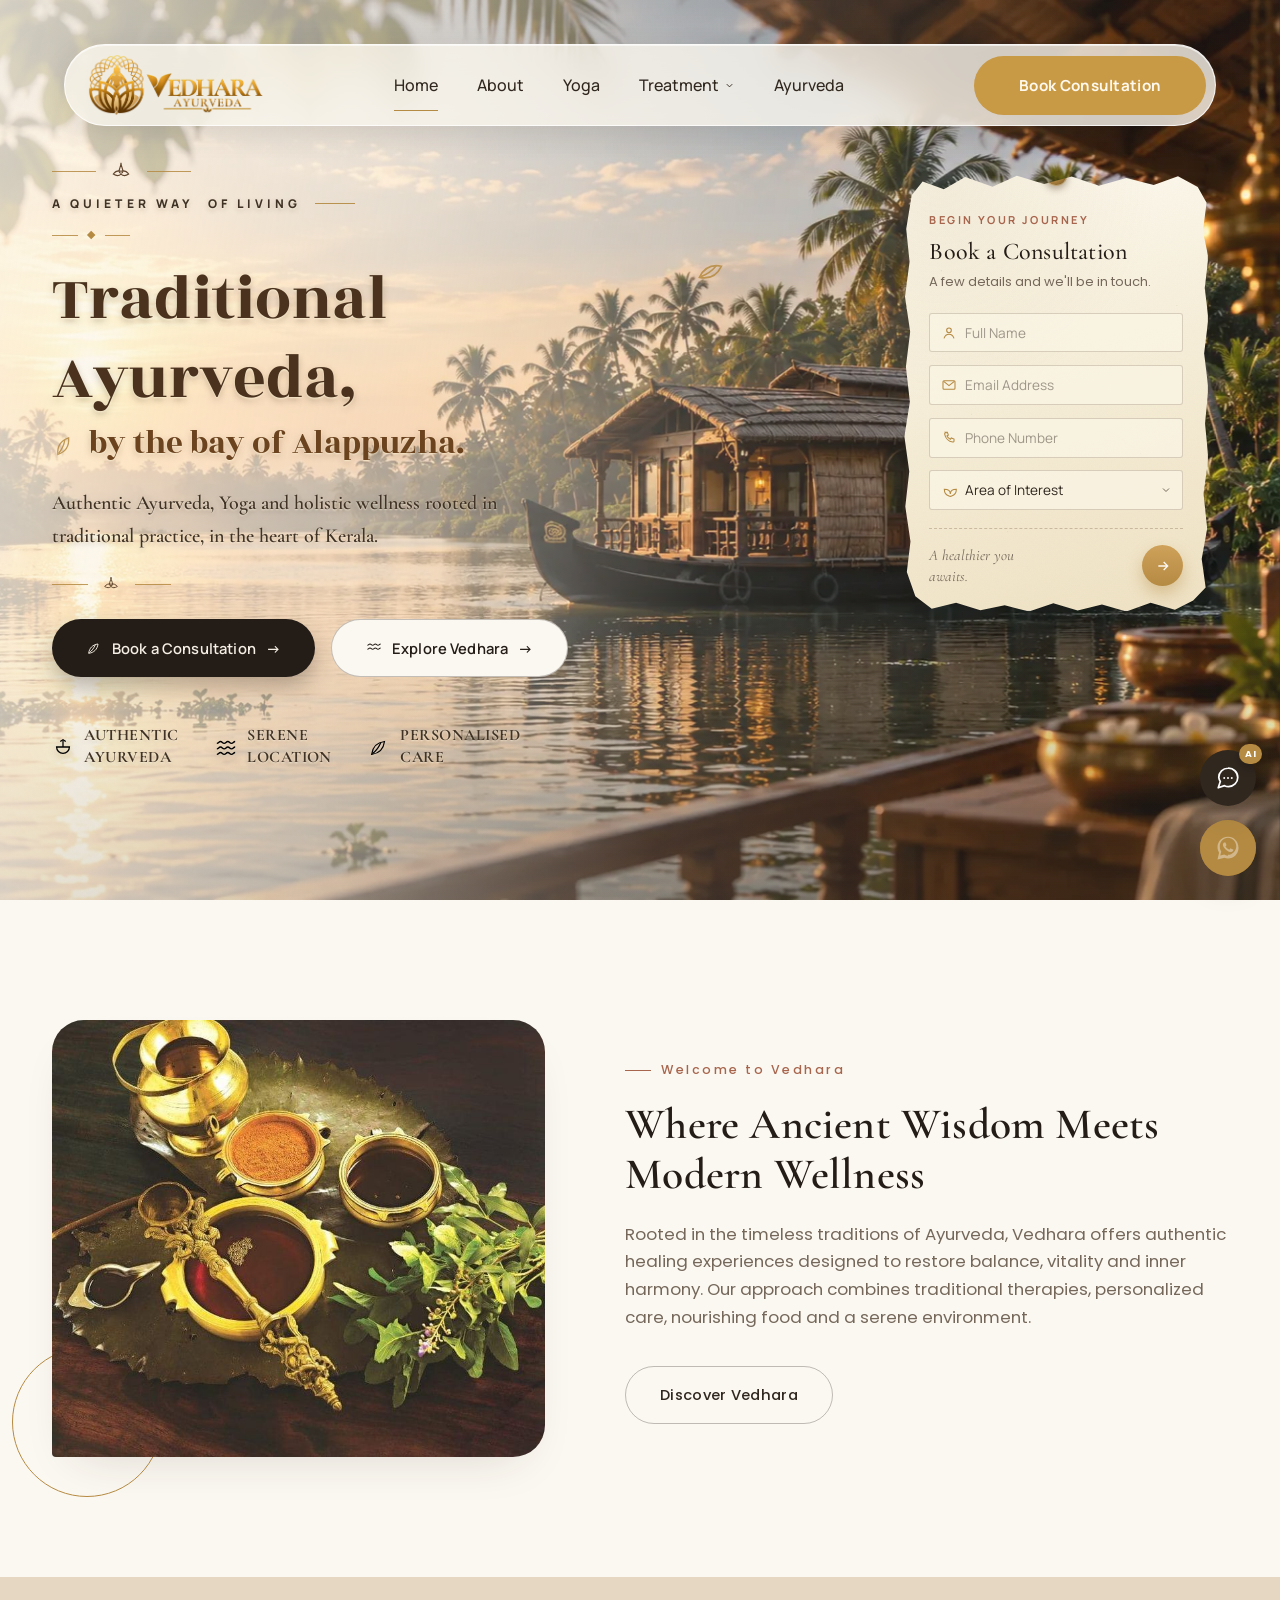
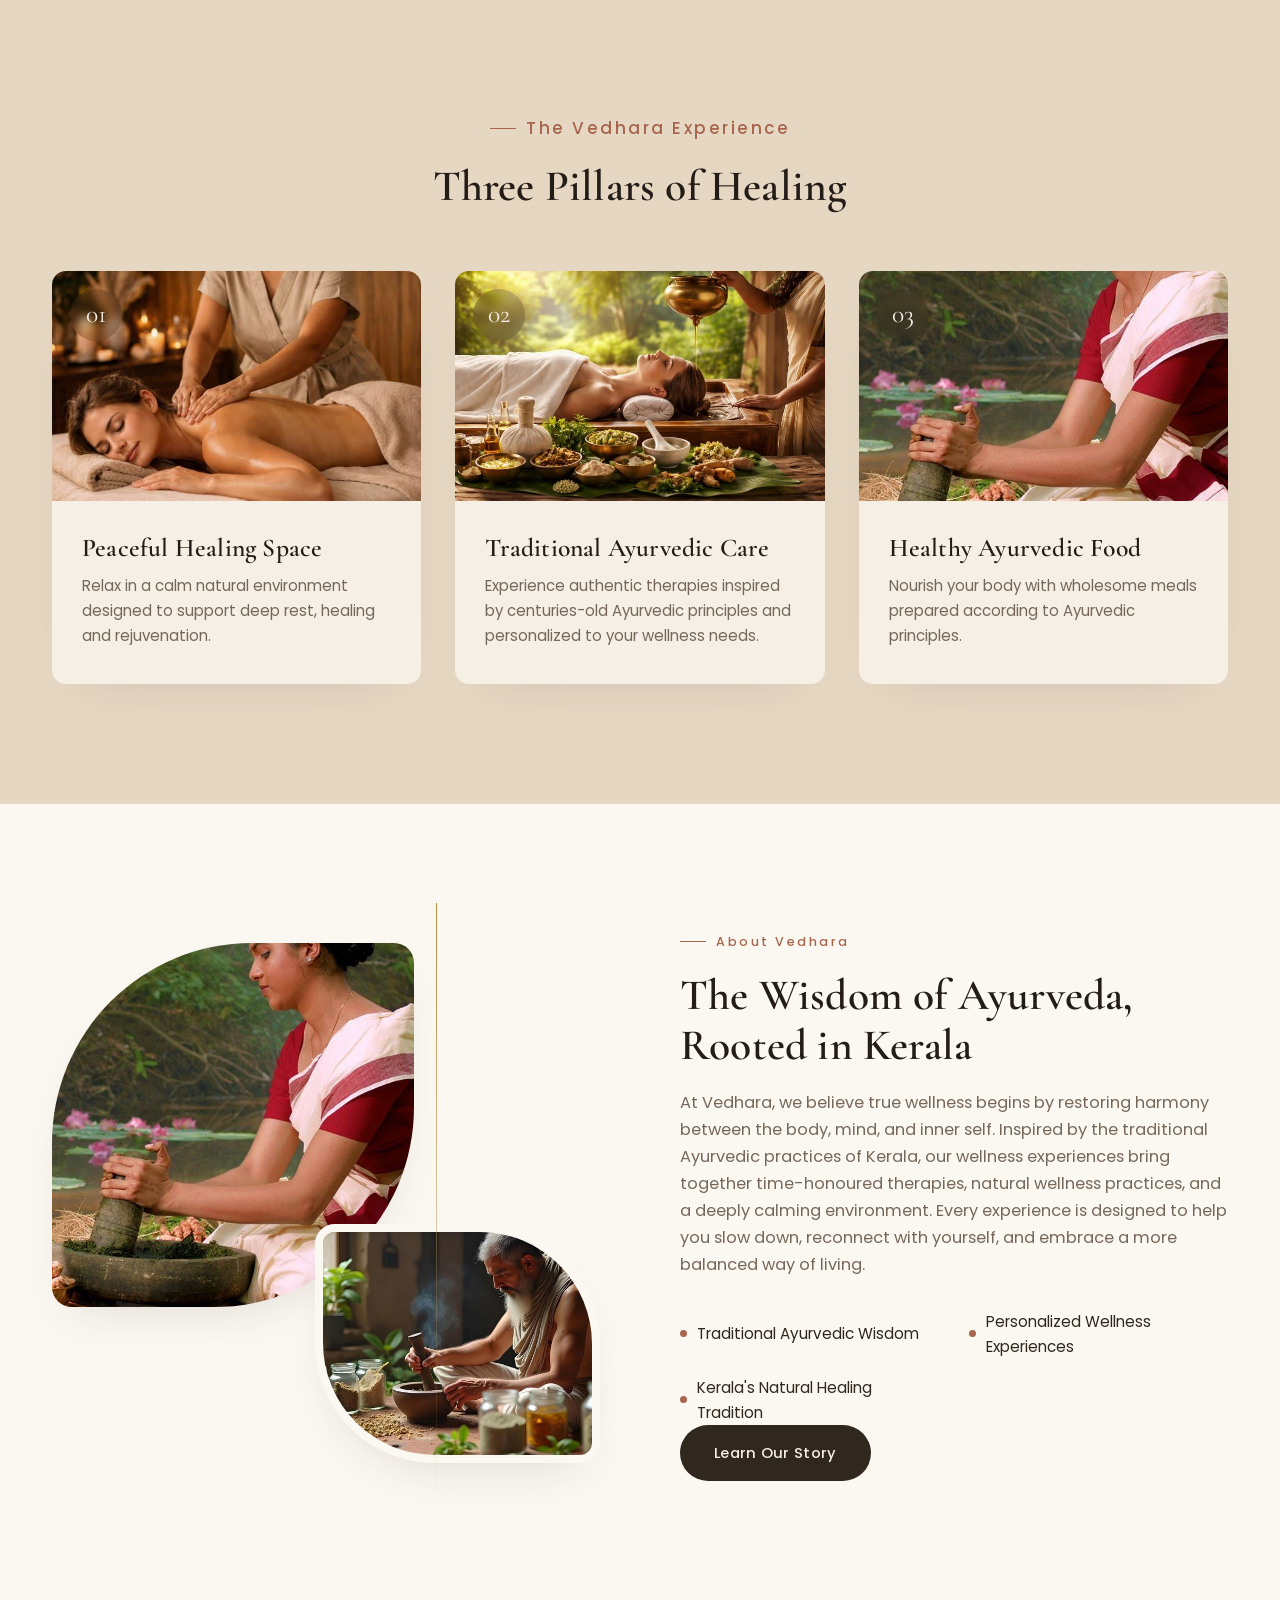
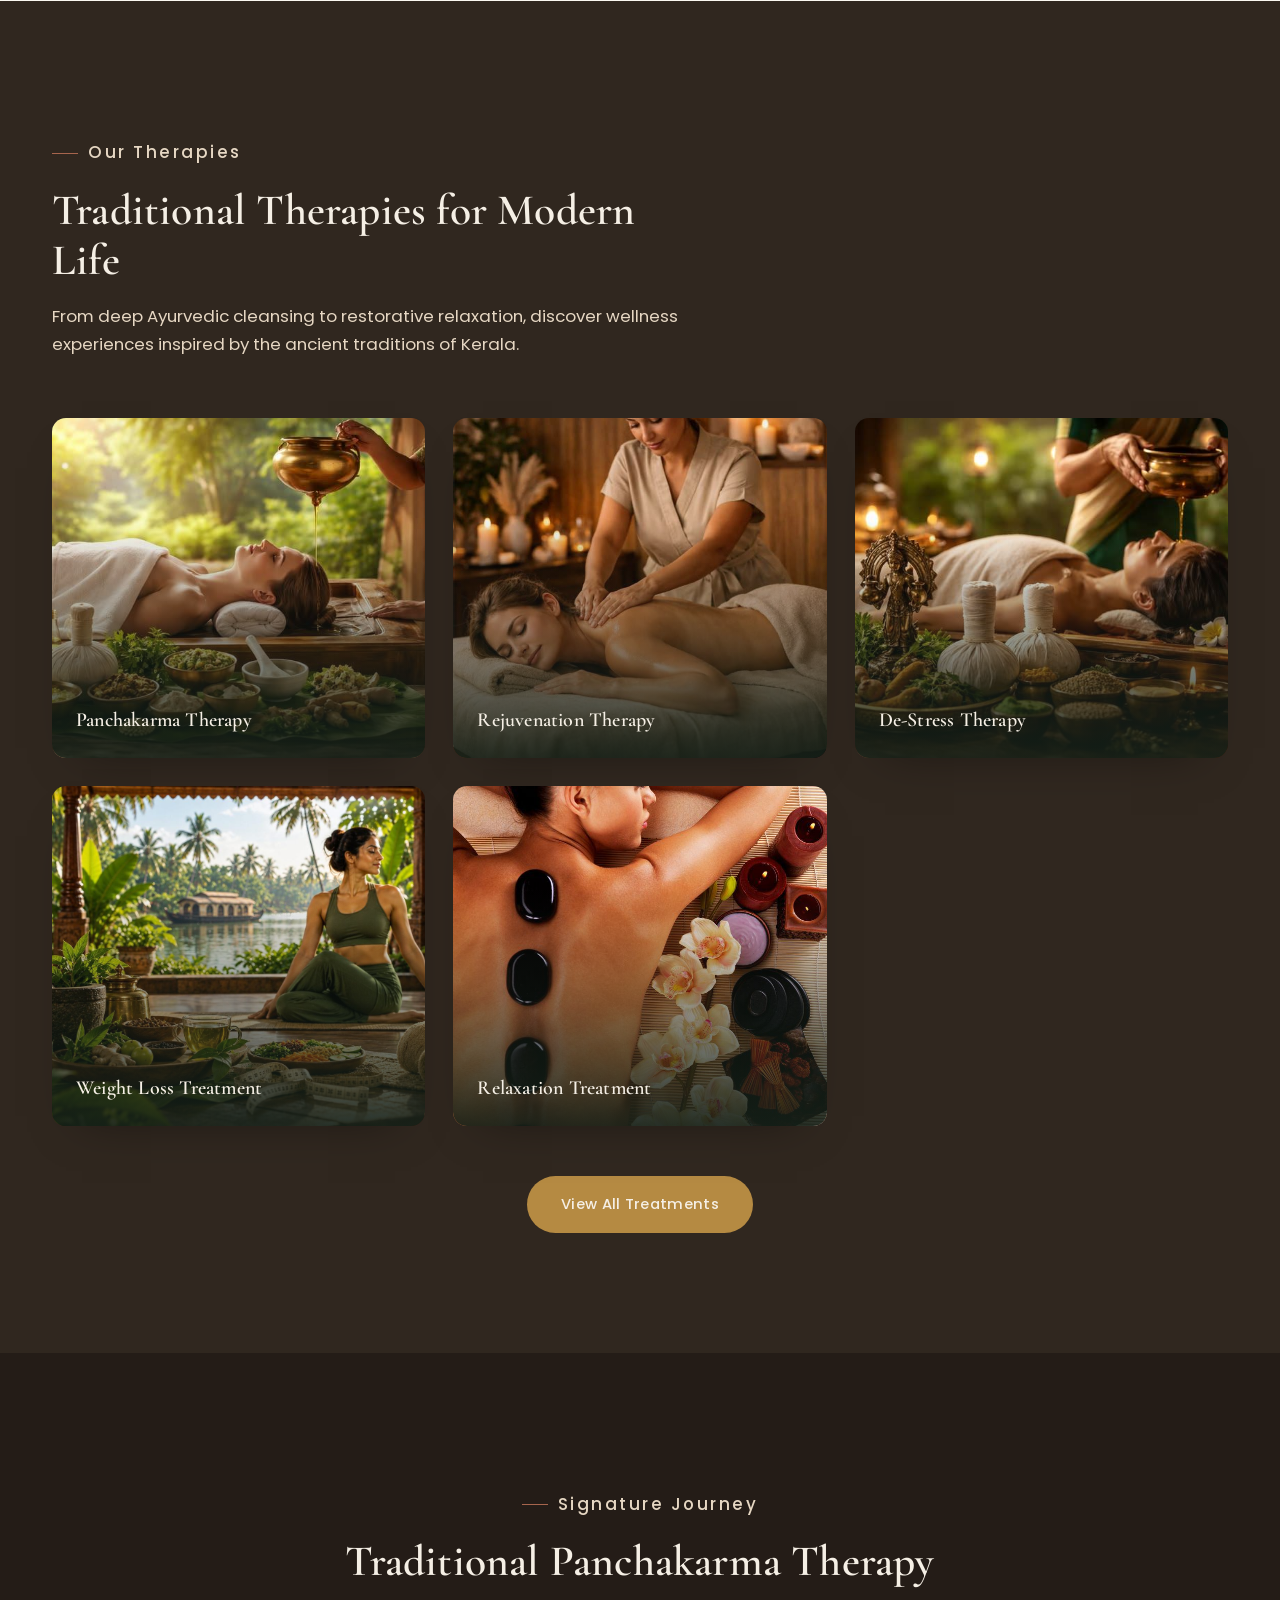
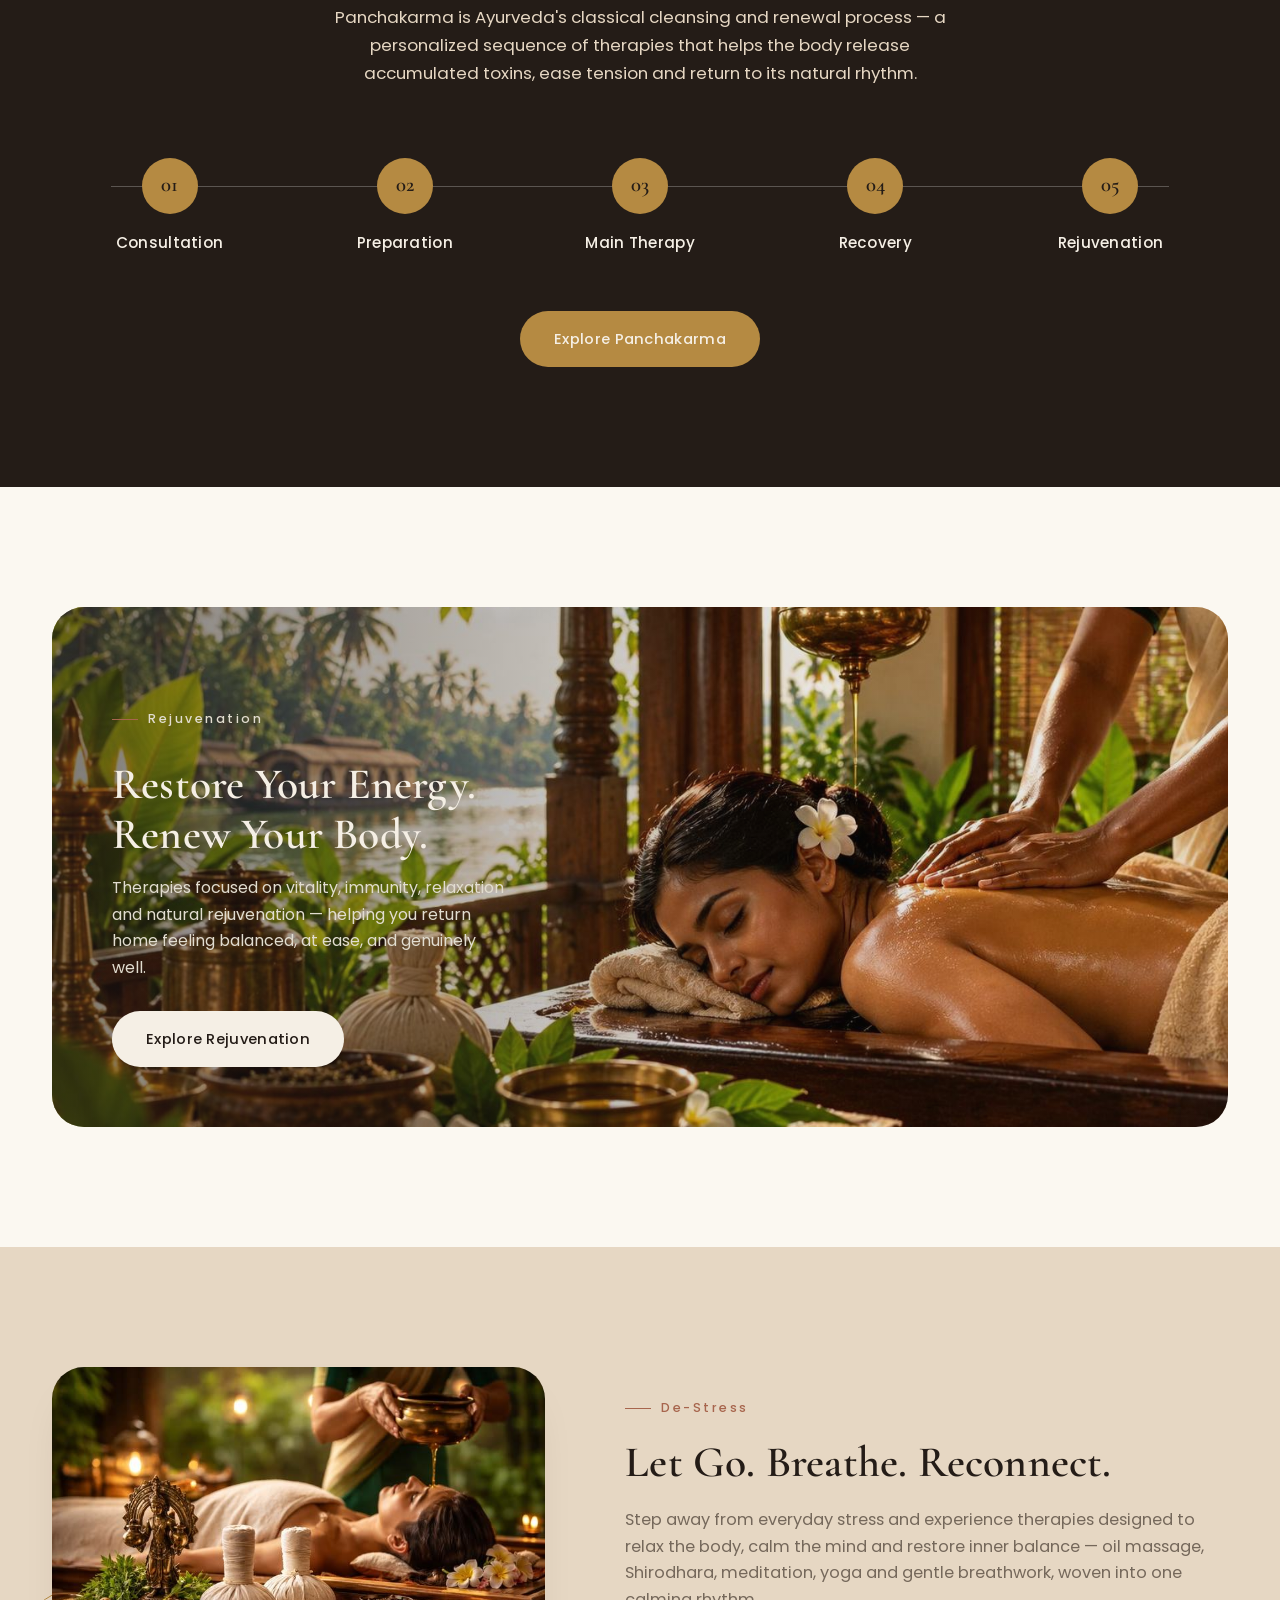
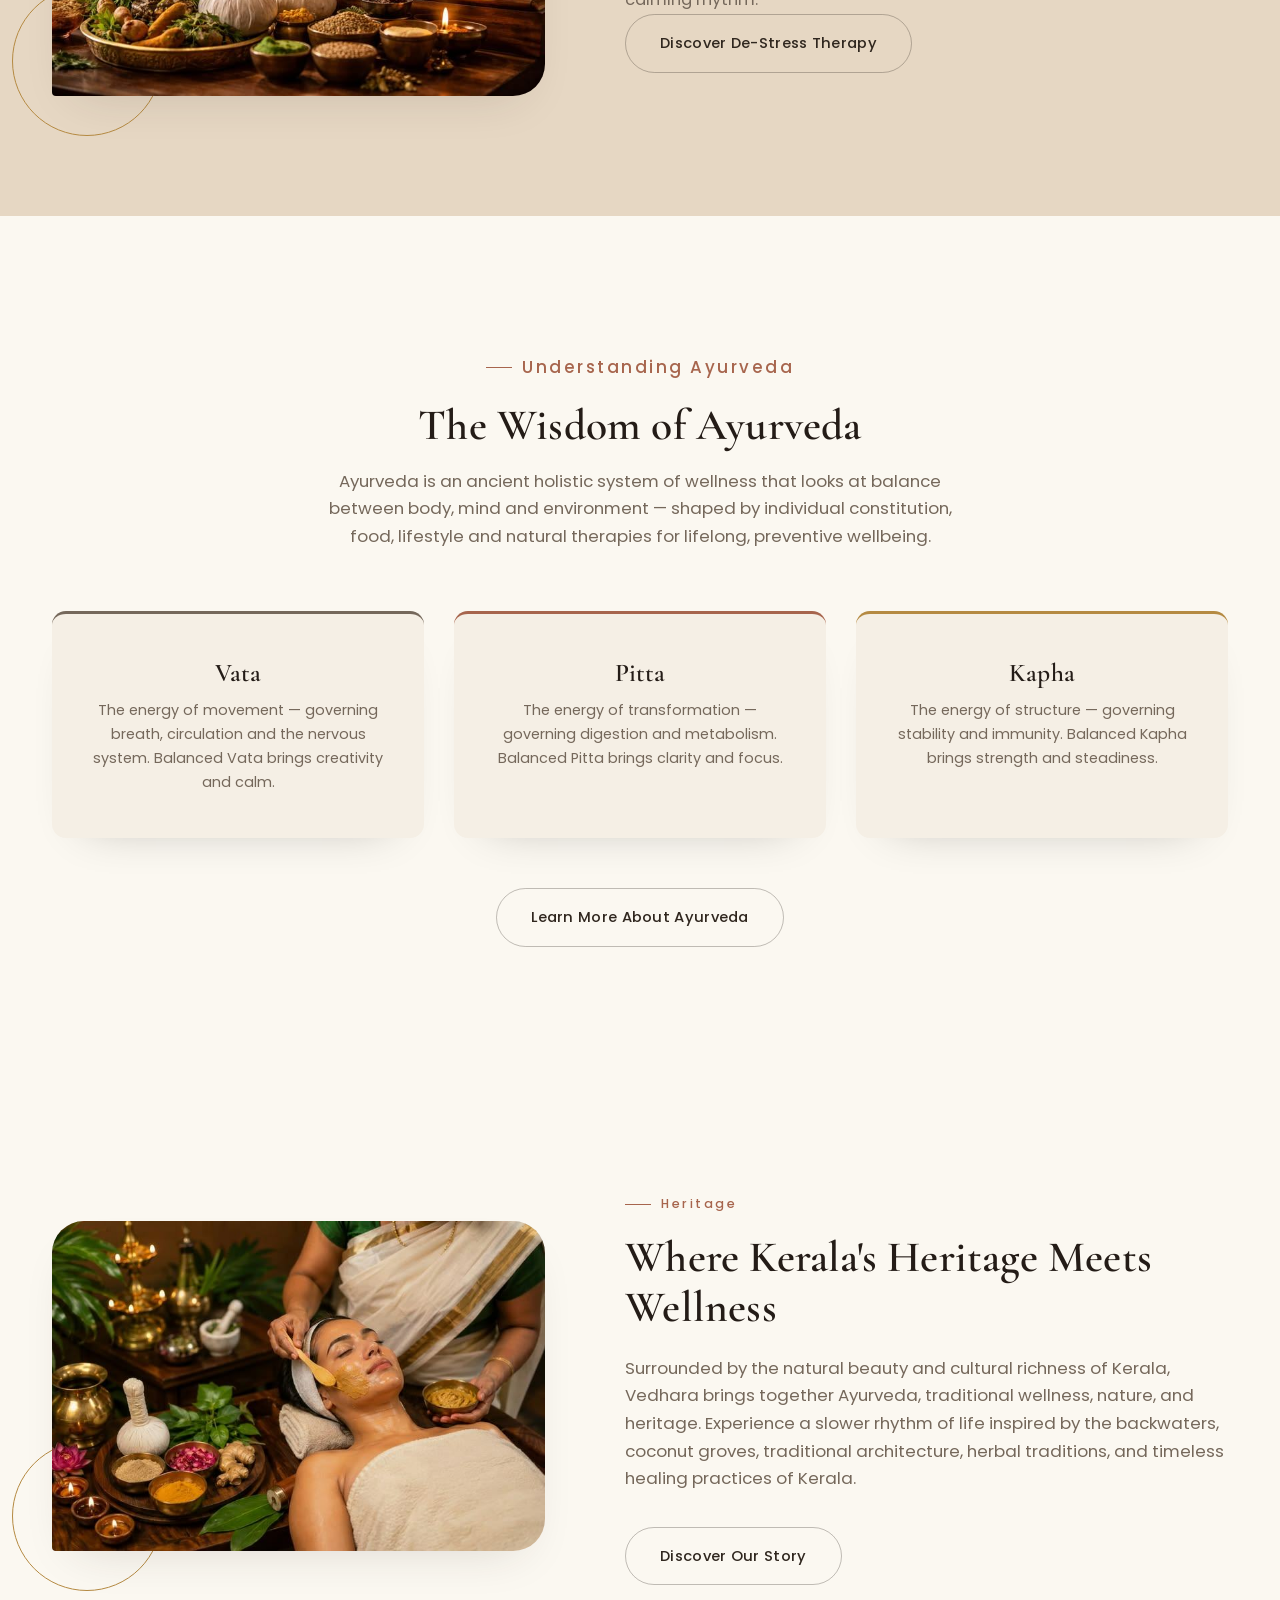
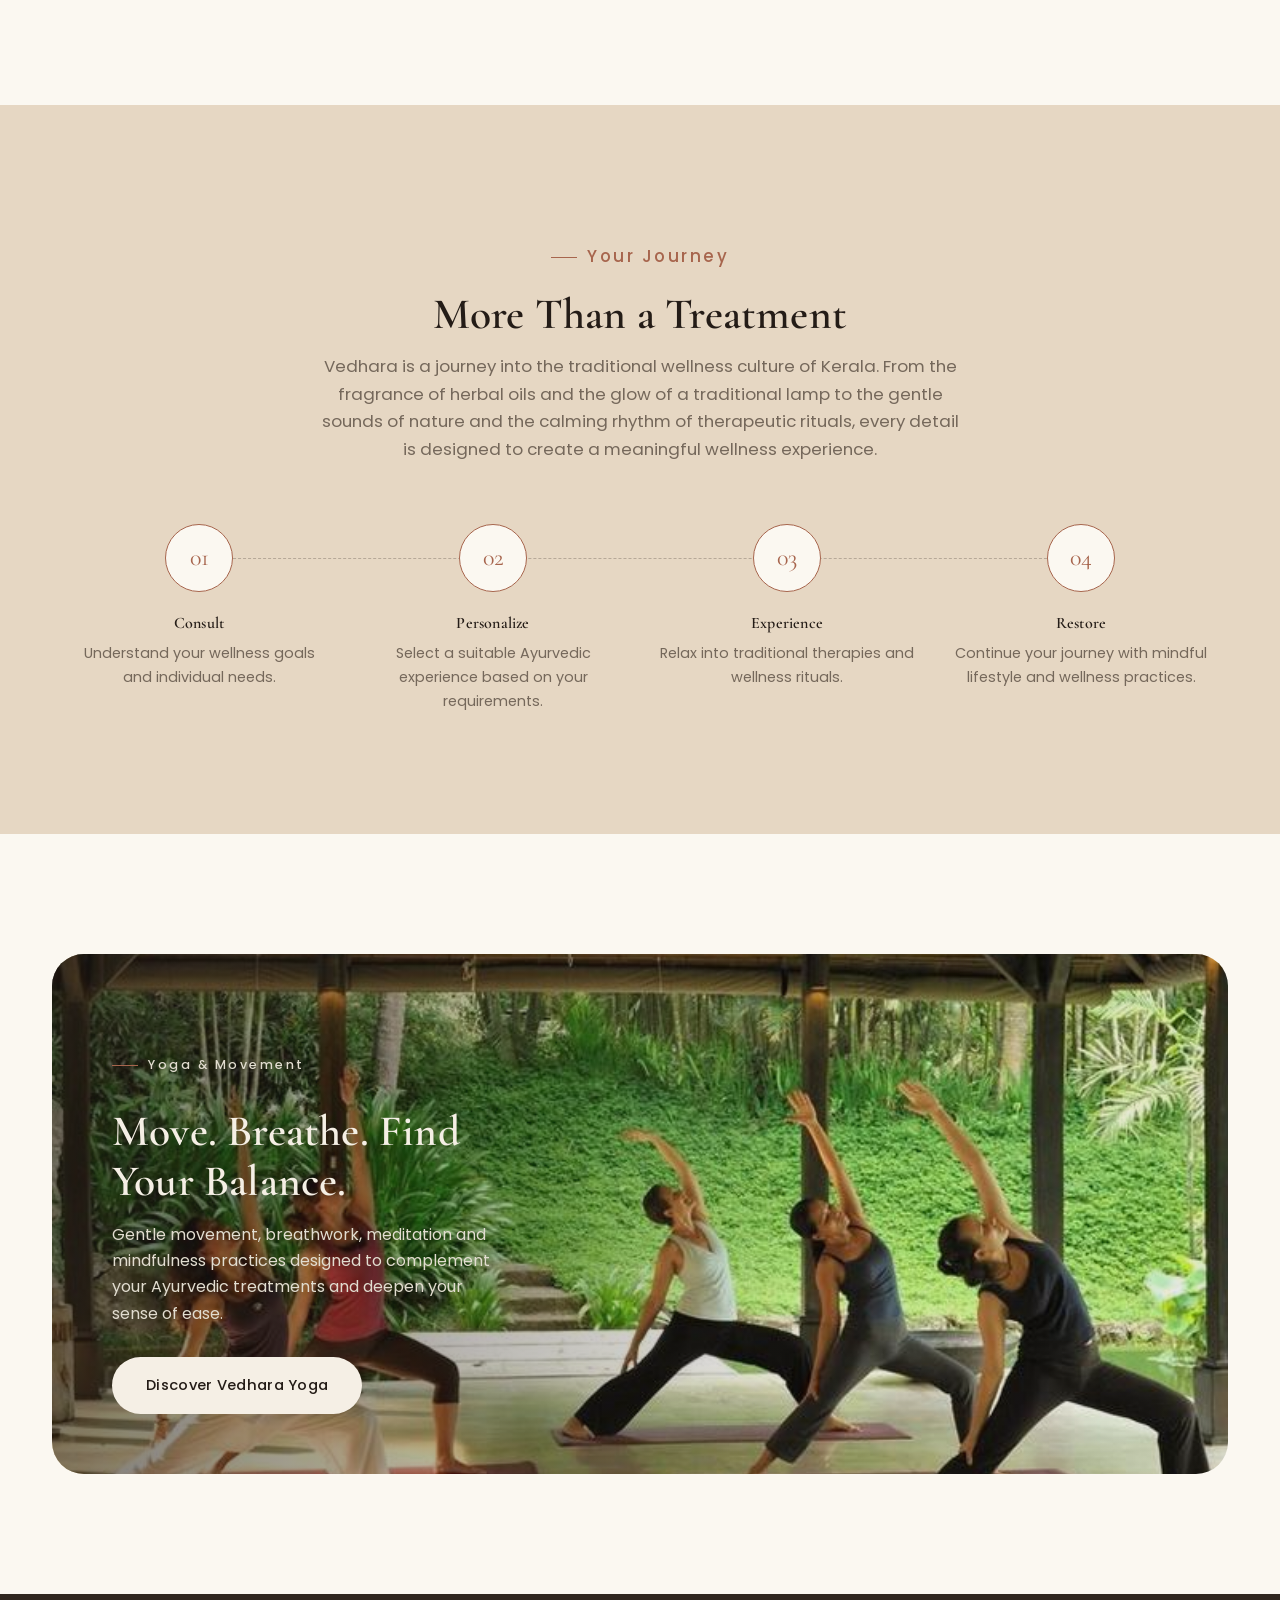
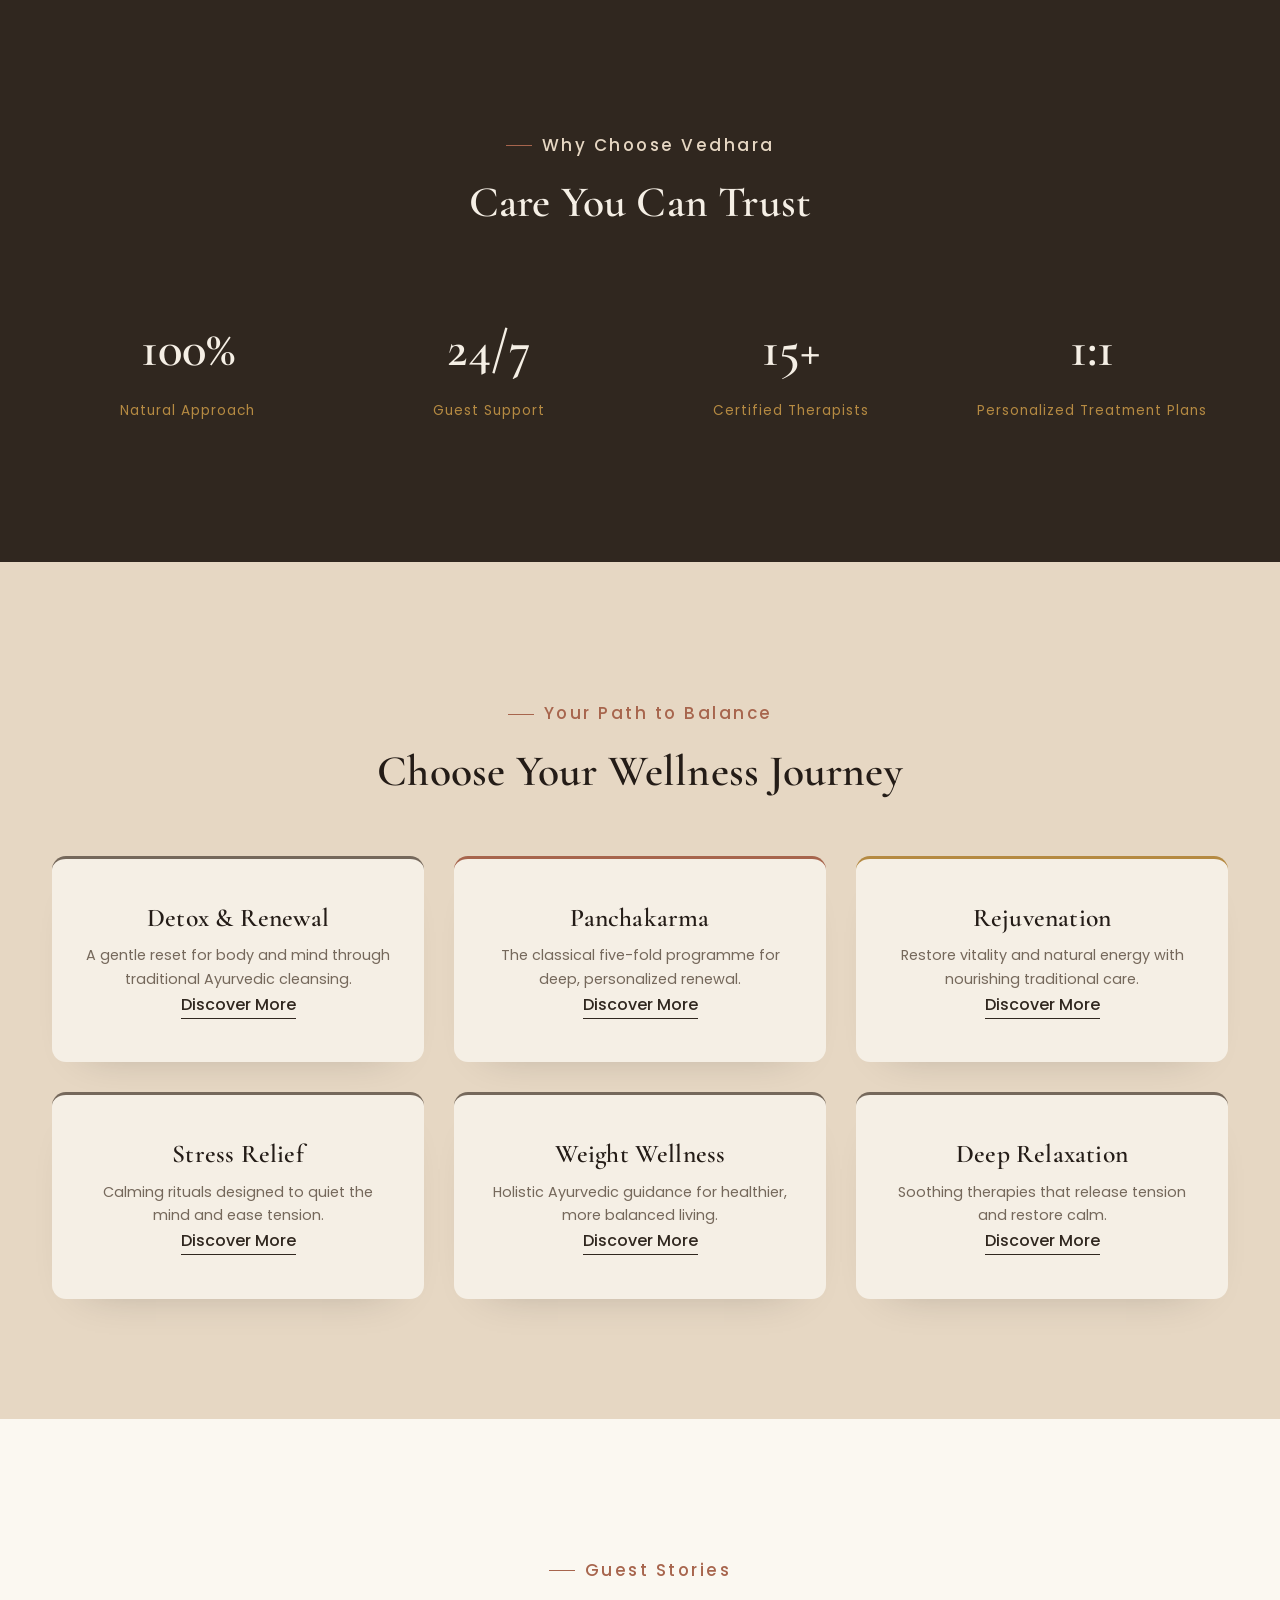
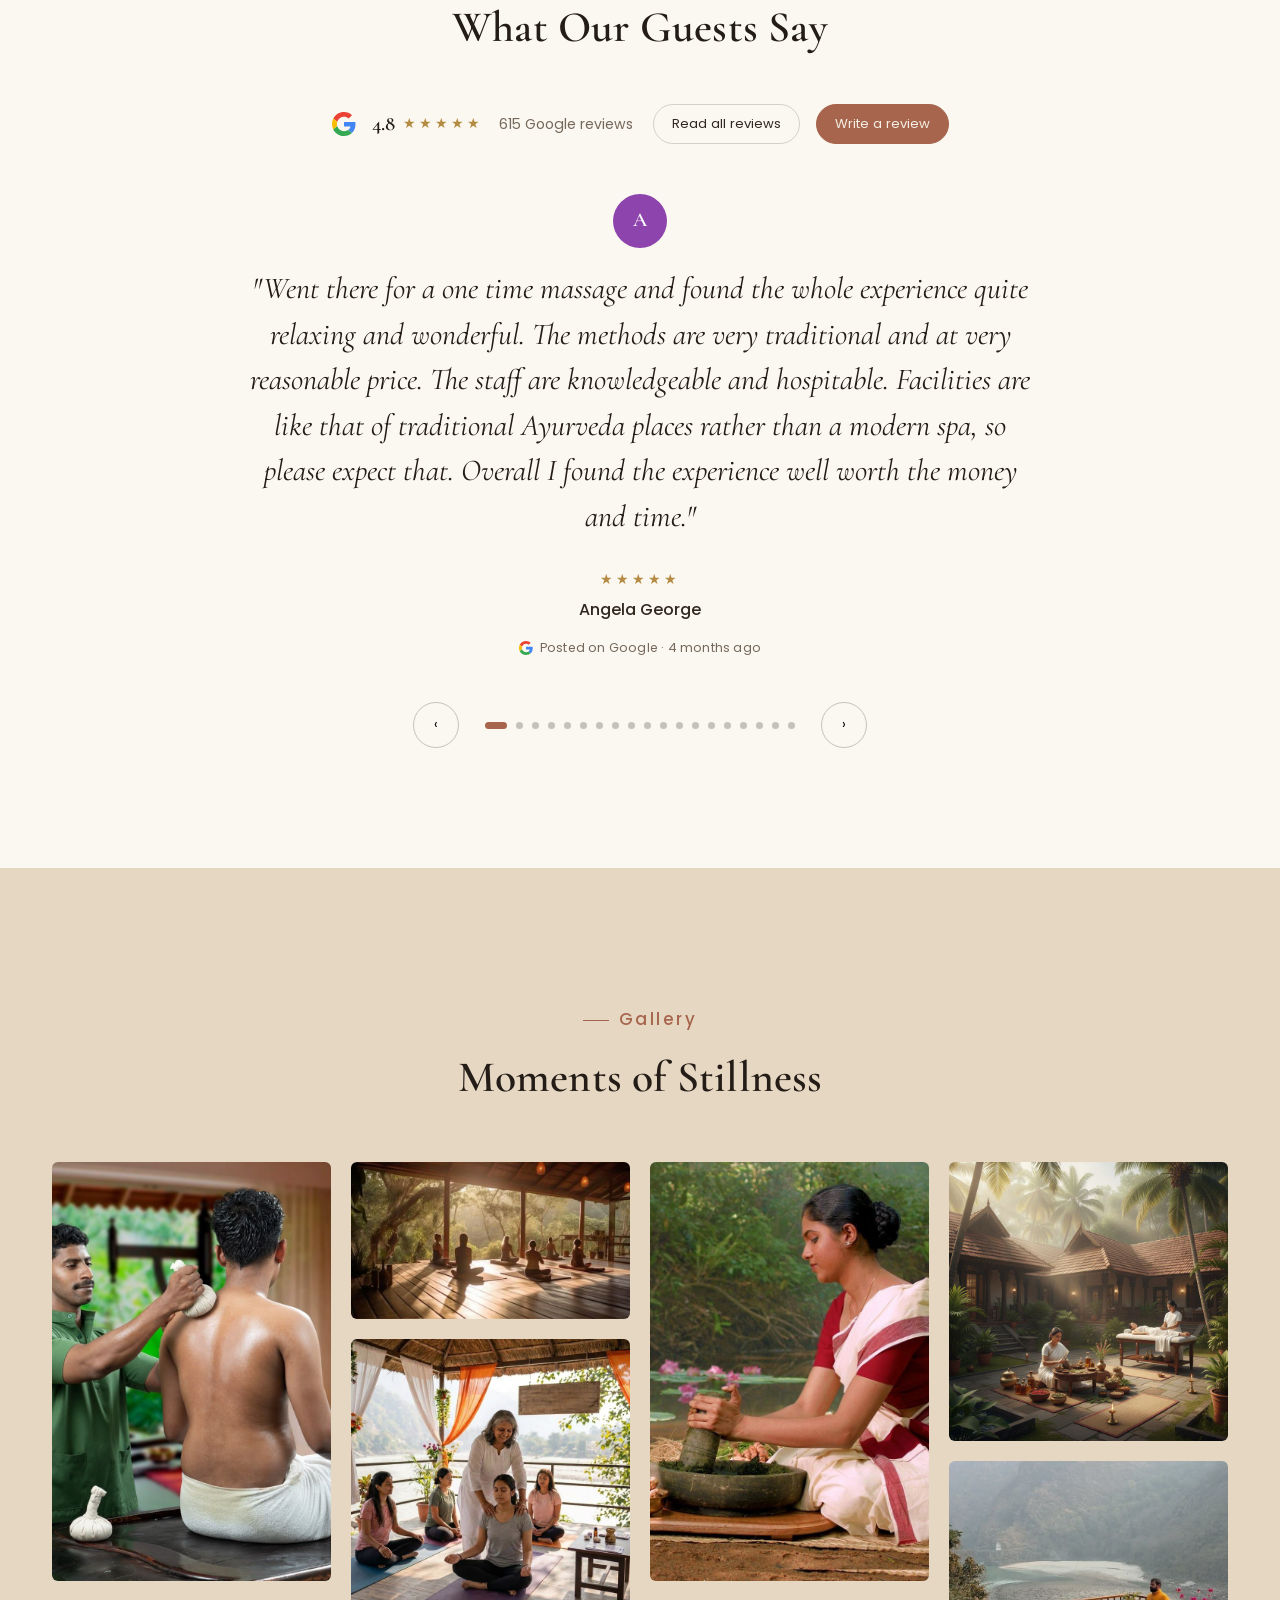
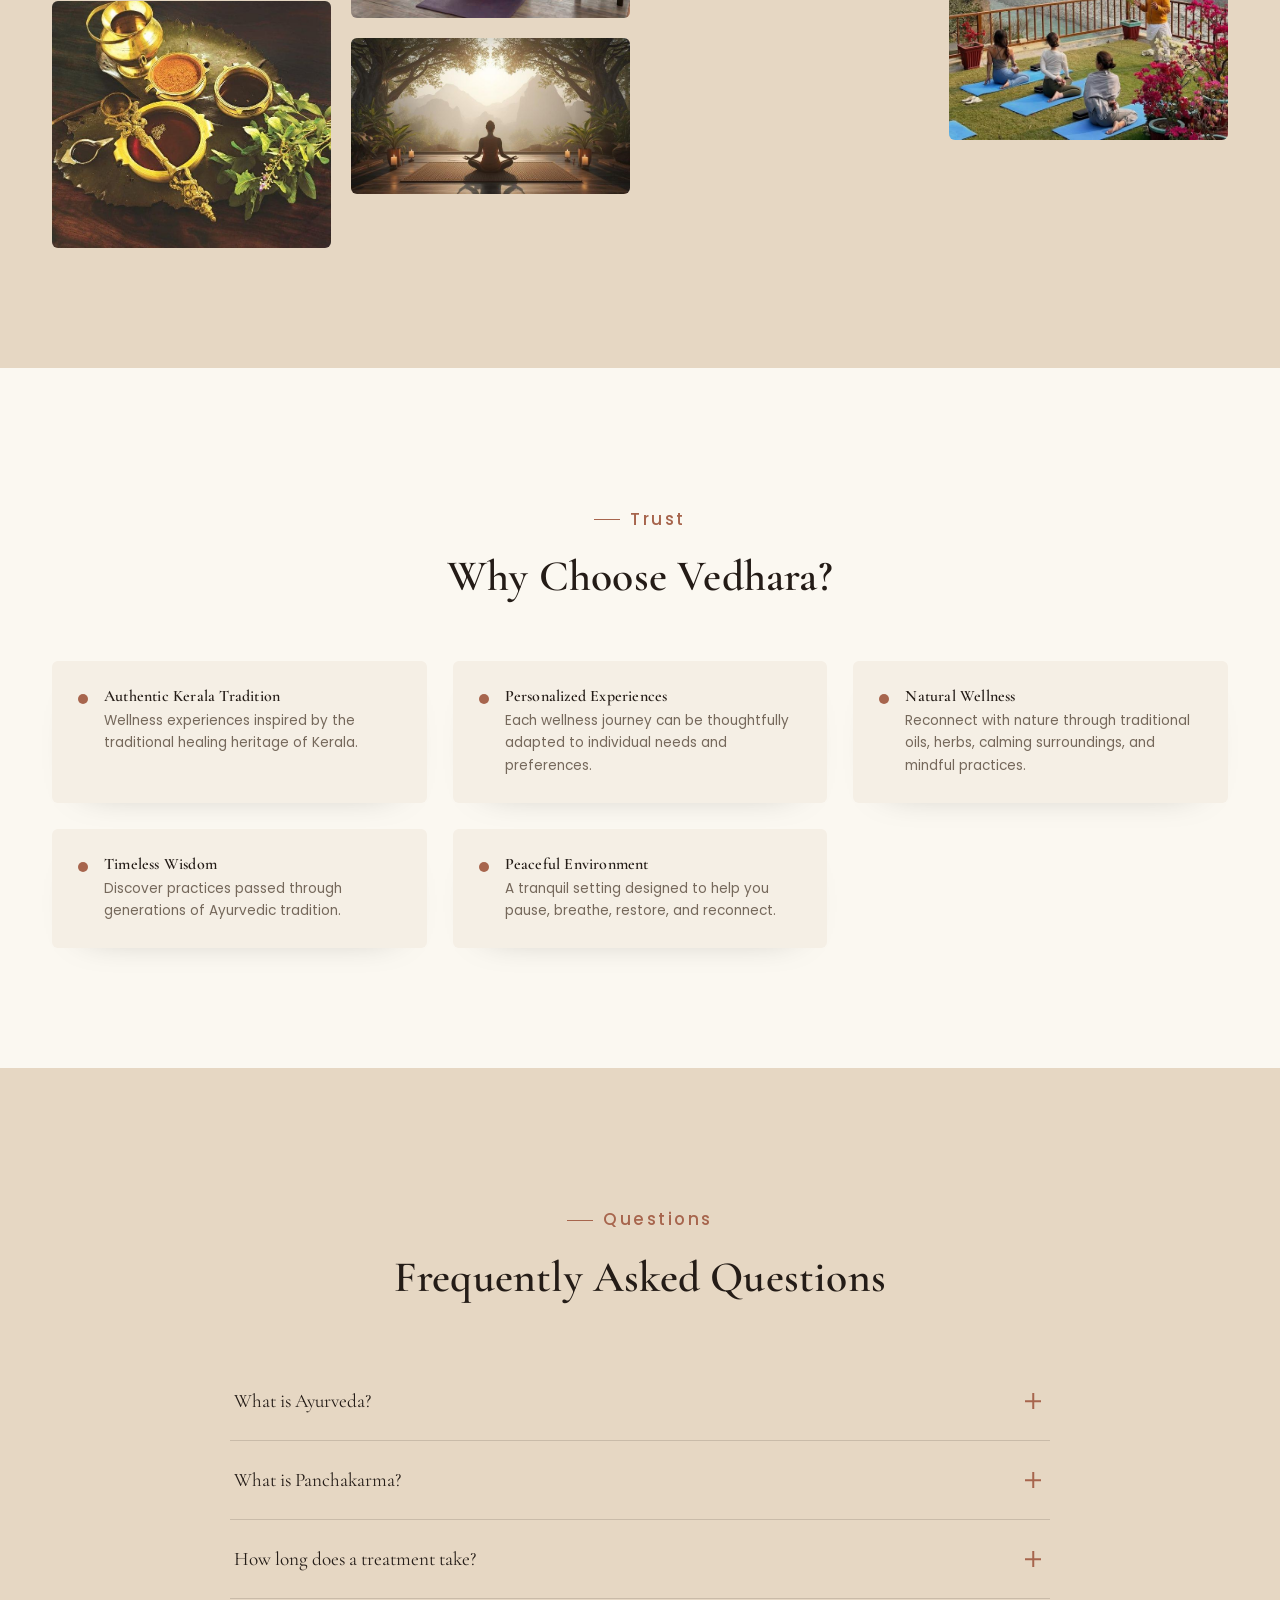
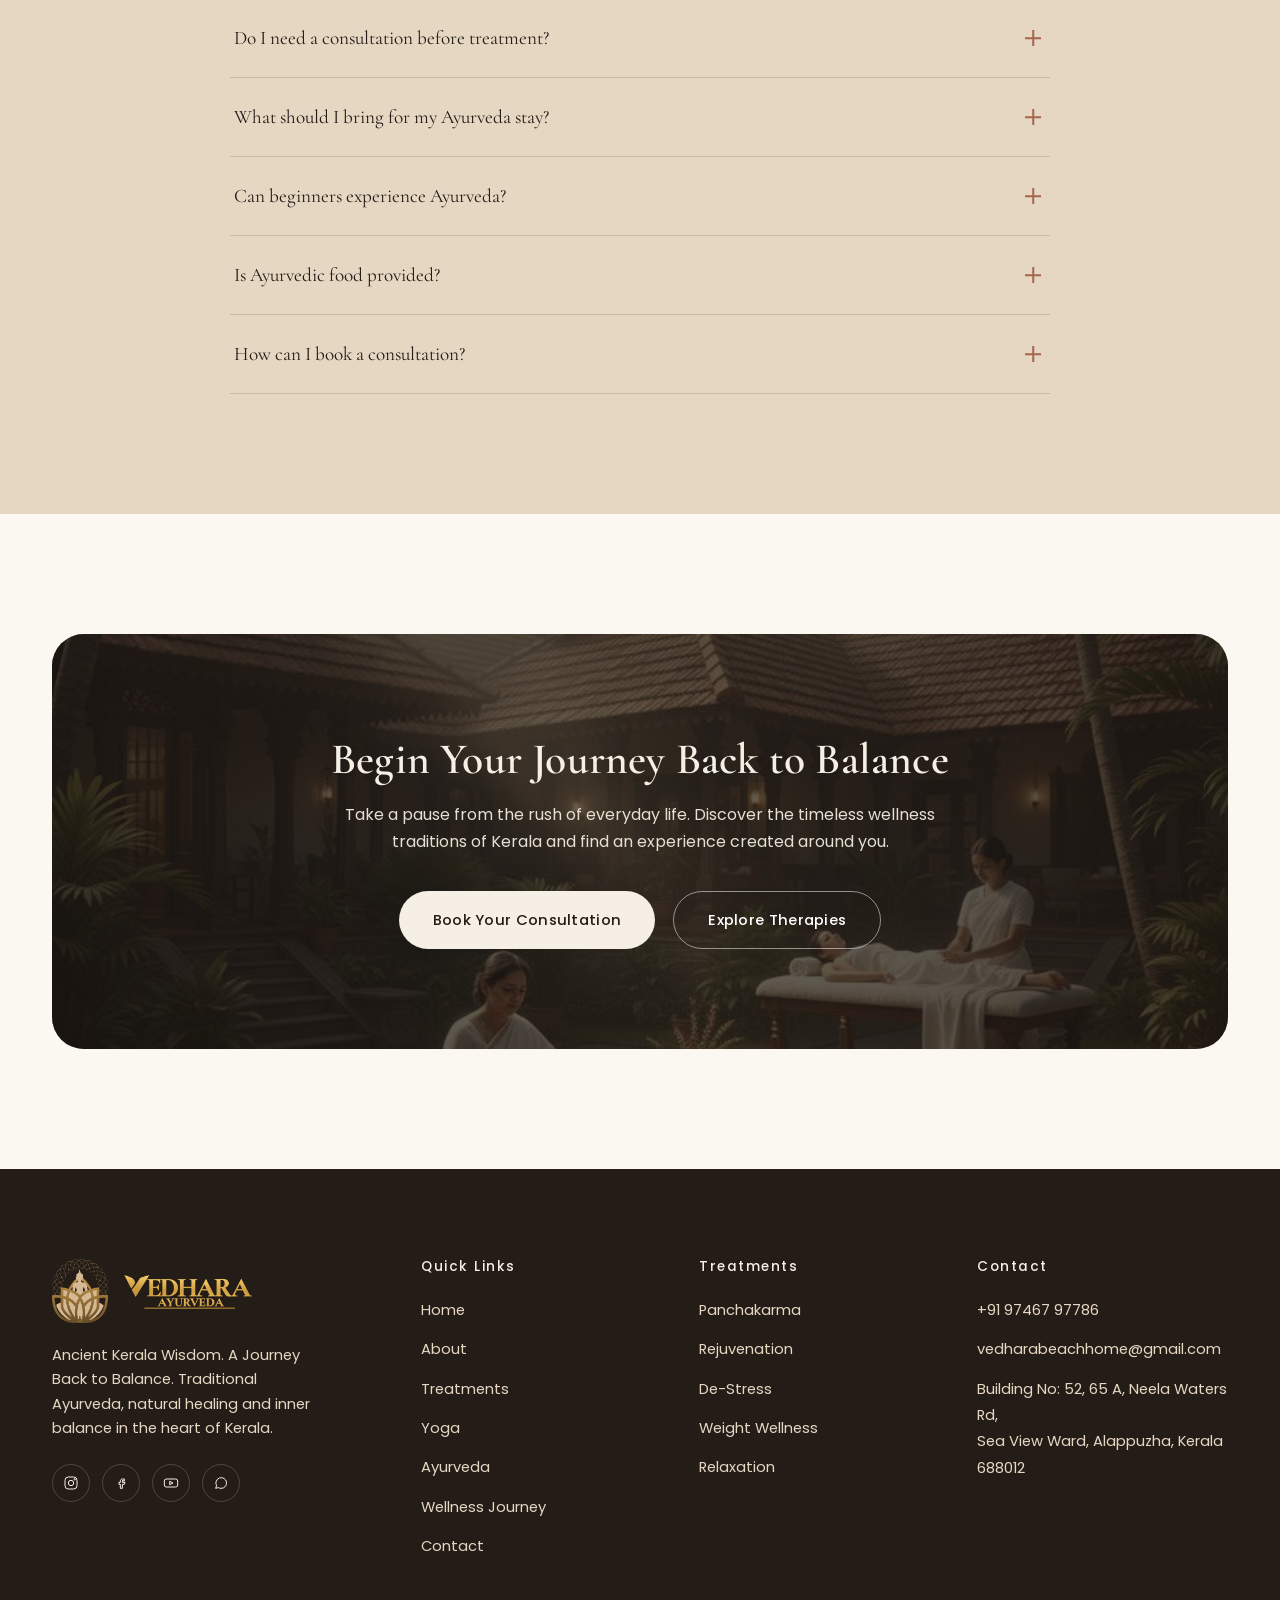
==== commit 829cfcd4: "changes in Vedhara Ayurveda website" ====
--- a/index.html
+++ b/index.html
@@ -979,5 +979,6 @@
 <script src="js/hero-enquiry.js"></script>
   <script src="js/source-navbar.js"></script>
 <script src="js/consult-modal.js"></script>
+<script src="js/consult-form-mail.js"></script>
 </body>
 </html>
--- a/css/home-transfer.css
+++ b/css/home-transfer.css
@@ -1,4 +1,4 @@
-body[data-page="home"]{--vh-ivory:#F5EFE5;--vh-paper:#FBF8F1;--vh-sand:#E6D7C3;--vh-earth:#30271F;--vh-earth-darkest:#241C17;--vh-muted:#75685B;--vh-terracotta:#A7654D;--vh-brass:#B58A42;--vh-bronze:#60452D;--vh-font-serif:"Cormorant Garamond",serif;--vh-font-sans:"Manrope",sans-serif;--vh-ease-soft:cubic-bezier(0.4,0,0.2,1);--vh-nav-h:4.75rem;--vh-nav-h-hero:7rem}.site-header{position:fixed;inset-inline:0;top:0;z-index:50;background:transparent;border-bottom:1px solid transparent;transition:background-color 0.3s var(--vh-ease-soft),border-color 0.3s var(--vh-ease-soft),box-shadow 0.3s var(--vh-ease-soft)}.site-header.solid,.site-header.is-scrolled{background:rgba(245,239,229,0.95);backdrop-filter:blur(6px);border-bottom-color:rgba(48,39,31,0.1);box-shadow:0 1px 12px rgba(48,39,31,0.06)}.navbar{display:flex;align-items:center;justify-content:space-between;height:var(--vh-nav-h-hero);transition:height 0.3s var(--vh-ease-soft)}.navbar.section-pad{padding-inline:1.5rem}@media (min-width:640px){.navbar.section-pad{padding-inline:2.5rem}}@media (min-width:1024px){.navbar.section-pad{padding-inline:3.5rem}}@media (min-width:1440px){.navbar.section-pad{padding-inline:5.5rem}}@media (min-width:1800px){.navbar.section-pad{padding-inline:8rem}}.site-header.solid .navbar,.site-header.is-scrolled .navbar{height:var(--vh-nav-h)}.logo-link{display:flex;align-items:center;flex-shrink:0}.logo-link img{height:3.75rem;width:auto;object-fit:contain;transition:height 0.3s var(--vh-ease-soft)}.site-header.solid .logo-link img,.site-header.is-scrolled .logo-link img{height:3rem}.mobile-nav-header .logo-link img{height:2.75rem !important}.nav-desktop{display:none}@media (min-width:1024px){.nav-desktop{display:flex;align-items:center;gap:1.75rem;list-style:none;margin:0;padding:0}}.nav-item{position:relative}.nav-link{display:flex;align-items:center;gap:0.25rem;padding:0.5rem 0;font-size:1rem;font-weight:500;letter-spacing:0.01em;color:rgba(245,239,229,0.9);transition:color 0.2s var(--vh-ease-soft);background:none;border:none}.site-header.solid .nav-link,.site-header.is-scrolled .nav-link{color:rgba(48,39,31,0.8)}.nav-link:hover,.nav-link:focus-visible{color:var(--vh-ivory)}.site-header.solid .nav-link:hover,.site-header.is-scrolled .nav-link:hover,.site-header.solid .nav-link:focus-visible,.site-header.is-scrolled .nav-link:focus-visible{color:var(--vh-earth)}.nav-link[aria-current="page"]{position:relative}.nav-link[aria-current="page"]::after{content:"";position:absolute;left:0;right:0;bottom:-2px;height:1px;background:var(--vh-brass)}.nav-caret{transition:transform 0.2s var(--vh-ease-soft)}.nav-item.open .nav-caret{transform:rotate(180deg)}.dropdown{position:absolute;left:50%;transform:translate(-50%,-6px);top:100%;padding-top:0.75rem;min-width:230px;opacity:0;pointer-events:none;transition:opacity 0.2s var(--vh-ease-soft),transform 0.2s var(--vh-ease-soft)}.nav-item.open .dropdown{opacity:1;transform:translate(-50%,0);pointer-events:auto}.dropdown-inner{background:var(--vh-ivory);border:1px solid rgba(48,39,31,0.1);box-shadow:0 12px 32px rgba(48,39,31,0.12);list-style:none;margin:0;padding:0.5rem 0}.dropdown-inner a{display:block;padding:0.65rem 1.25rem;font-size:0.9375rem;color:rgba(48,39,31,0.8);transition:background-color 0.2s var(--vh-ease-soft),color 0.2s var(--vh-ease-soft)}.dropdown-inner a:hover,.dropdown-inner a:focus-visible{background:rgba(229,216,197,0.4);color:var(--vh-bronze)}.nav-right{display:none;align-items:center;gap:1.5rem}@media (min-width:1024px){.nav-right{display:flex}}.nav-contact-link{font-size:0.9375rem;font-weight:500;color:rgba(245,239,229,0.9)}.site-header.solid .nav-contact-link,.site-header.is-scrolled .nav-contact-link{color:rgba(48,39,31,0.8)}.btn-book{background:var(--vh-ivory);color:var(--vh-bronze)}.site-header.solid .btn-book,.site-header.is-scrolled .btn-book{background:var(--vh-bronze);color:var(--vh-ivory)}.btn-book:hover{background:var(--vh-brass);color:var(--vh-ivory)}.nav-toggle{display:inline-flex;padding:0.5rem;margin-right:-0.5rem;background:none;border:none;color:var(--vh-ivory)}.site-header.solid .nav-toggle,.site-header.is-scrolled .nav-toggle{color:var(--vh-earth)}@media (min-width:1024px){.nav-toggle{display:none}}.mobile-nav{position:fixed;inset:0;z-index:60;background:var(--vh-ivory);transform:translateX(100%);transition:transform 0.3s var(--vh-ease-soft);display:flex;flex-direction:column}.mobile-nav.open{transform:translateX(0)}@media (min-width:1024px){.mobile-nav{display:none}}.mobile-nav-header{display:flex;align-items:center;justify-content:space-between;height:var(--vh-nav-h);border-bottom:1px solid rgba(48,39,31,0.1);padding-inline:1.5rem}.mobile-nav-close{background:none;border:none;color:var(--vh-earth);padding:0.5rem;margin-right:-0.5rem}.mobile-nav-body{flex:1;overflow-y:auto;padding:1.5rem}.mobile-nav-list{list-style:none;margin:0;padding:0}.mobile-nav-list > li{border-bottom:1px solid rgba(48,39,31,0.1)}.mobile-nav-trigger{width:100%;display:flex;align-items:center;justify-content:space-between;background:none;border:none;text-align:left;padding:1rem 0;font-family:var(--vh-font-serif);font-size:1.5rem;color:var(--vh-earth)}.mobile-nav-trigger svg{transition:transform 0.2s var(--vh-ease-soft)}.mobile-nav-trigger[aria-expanded="true"] svg{transform:rotate(180deg)}.mobile-submenu{display:grid;grid-template-rows:0fr;overflow:hidden;transition:grid-template-rows 0.2s var(--vh-ease-soft)}.mobile-submenu.expanded{grid-template-rows:1fr;padding-bottom:1rem}.mobile-submenu-inner{min-height:0}.mobile-submenu ul{list-style:none;margin:0;padding-left:0.25rem}.mobile-submenu li{margin-bottom:0.75rem}.mobile-submenu a{font-size:0.875rem;color:var(--vh-muted)}.mobile-nav-footer{height:4rem;border-top:1px solid rgba(48,39,31,0.1);display:flex;align-items:center;gap:1rem;padding-inline:1.5rem}.mobile-nav-footer .btn{margin-left:auto}.mobile-nav-simple{display:flex;align-items:center}.mobile-nav-link{display:block;width:100%;padding:1rem 0;font-family:var(--vh-font-serif);font-size:1.5rem;color:var(--vh-earth)}.mobile-nav-footer a.phone-link{display:flex;align-items:center;gap:0.5rem;font-size:0.875rem}body.nav-locked{overflow:hidden}body[data-page="home"] .site-header,body[data-page="home"] .site-header.solid,body[data-page="home"] .site-header.is-scrolled{position:fixed;inset-inline:0;top:0;z-index:100;background:transparent;border-bottom:none;box-shadow:none;backdrop-filter:none;padding-top:clamp(0.85rem,2vw,1.5rem);transition:padding 0.3s var(--vh-ease-soft)}body[data-page="home"] .site-header.is-scrolled{padding-top:0.6rem}body[data-page="home"] .navbar,body[data-page="home"] .site-header.solid .navbar,body[data-page="home"] .site-header.is-scrolled .navbar{max-width:1180px;margin-inline:auto;height:auto;min-height:4.15rem;background:linear-gradient(180deg,rgba(255,253,247,0.62) 0%,rgba(250,244,232,0.42) 100%);border:1px solid rgba(255,255,255,0.55);border-radius:999px;box-shadow:0 18px 40px rgba(96,69,45,0.14),0 2px 10px rgba(96,69,45,0.08),inset 0 1px 0 rgba(255,255,255,0.6);backdrop-filter:blur(18px) saturate(160%);-webkit-backdrop-filter:blur(18px) saturate(160%)}body[data-page="home"] .navbar.section-pad{padding-inline:0.55rem !important;padding-block:0.5rem}body[data-page="home"] .logo-link{padding-left:0.85rem}body[data-page="home"] .logo-link img,body[data-page="home"] .site-header.solid .logo-link img,body[data-page="home"] .site-header.is-scrolled .logo-link img{height:2.35rem}body[data-page="home"] .nav-desktop{gap:clamp(1.6rem,2.4vw,2.4rem);flex:1;justify-content:center}body[data-page="home"] .nav-link,body[data-page="home"] .site-header.solid .nav-link,body[data-page="home"] .site-header.is-scrolled .nav-link{color:rgba(48,39,31,0.82);font-size:0.9375rem}body[data-page="home"] .nav-link:hover,body[data-page="home"] .nav-link:focus-visible,body[data-page="home"] .site-header.solid .nav-link:hover,body[data-page="home"] .site-header.is-scrolled .nav-link:hover{color:var(--vh-bronze)}body[data-page="home"] .nav-link[aria-current="page"]::after{background:var(--vh-brass)}body[data-page="home"] .btn-book,body[data-page="home"] .site-header.solid .btn-book,body[data-page="home"] .site-header.is-scrolled .btn-book{background:linear-gradient(180deg,#cfa15a 0%,var(--vh-brass) 100%);color:var(--vh-paper);border-radius:999px;padding:0.7rem 1.5rem;font-size:0.875rem;box-shadow:0 8px 18px rgba(181,138,66,0.35)}body[data-page="home"] .btn-book:hover{background:var(--vh-bronze);color:var(--vh-ivory)}body[data-page="home"] .nav-toggle,body[data-page="home"] .site-header.solid .nav-toggle,body[data-page="home"] .site-header.is-scrolled .nav-toggle{color:var(--vh-earth);margin-right:0.5rem}body[data-page="home"] .dropdown-inner{border-radius:14px;overflow:hidden;margin-top:0.25rem;background:rgba(255,253,247,0.92);backdrop-filter:blur(14px)}.vh-hero{position:relative;min-height:100svh;overflow:hidden;background:var(--vh-earth-darkest);display:flex;align-items:stretch}.vh-hero-media{position:absolute;inset:0;z-index:0}.vh-hero-media img{width:100%;height:100%;object-fit:cover;object-position:center 38%;animation:vh-zoom 22s ease-out forwards}@keyframes vh-zoom{from{transform:scale(1.07)}to{transform:scale(1)}}.vh-hero-scrim{position:absolute;inset:0;background:linear-gradient(100deg,rgba(252,247,237,0.82) 0%,rgba(252,247,237,0.52) 32%,rgba(252,247,237,0.16) 56%,rgba(252,247,237,0.06) 78%),linear-gradient(to top,rgba(36,28,20,0.35) 0%,rgba(36,28,20,0) 32%),linear-gradient(to bottom,rgba(36,28,20,0.18) 0%,rgba(36,28,20,0) 18%)}.vh-hero-inner{position:relative;z-index:1;width:100%;display:grid;grid-template-columns:1fr;gap:3rem;align-items:center;padding-top:9rem;padding-bottom:4rem}@media (min-width:1024px){.vh-hero-inner{grid-template-columns:1.4fr 0.6fr;gap:2rem;padding-top:10rem;align-items:start}}.vh-hero-copy{max-width:40rem}.vh-eyebrow{display:flex;align-items:center;gap:0.85rem;font-family:var(--vh-font-sans);font-size:0.75rem;font-weight:800;text-transform:uppercase;letter-spacing:0.34em;color:var(--vh-earth-darkest);margin:0 0 1.15rem}
+body[data-page="home"]{--vh-ivory:#F5EFE5;--vh-paper:#FBF8F1;--vh-sand:#E6D7C3;--vh-earth:#30271F;--vh-earth-darkest:#241C17;--vh-muted:#75685B;--vh-terracotta:#A7654D;--vh-brass:#B58A42;--vh-bronze:#60452D;--vh-font-serif:"Cormorant Garamond",serif;--vh-font-sans:"Manrope",sans-serif;--vh-ease-soft:cubic-bezier(0.4,0,0.2,1);--vh-nav-h:4.75rem;--vh-nav-h-hero:7rem}.site-header{position:fixed;inset-inline:0;top:0;z-index:50;background:transparent;border-bottom:1px solid transparent;transition:background-color 0.3s var(--vh-ease-soft),border-color 0.3s var(--vh-ease-soft),box-shadow 0.3s var(--vh-ease-soft)}.site-header.solid,.site-header.is-scrolled{background:rgba(245,239,229,0.95);border-bottom-color:rgba(48,39,31,0.1);box-shadow:0 1px 12px rgba(48,39,31,0.06)}.navbar{display:flex;align-items:center;justify-content:space-between;height:var(--vh-nav-h-hero);transition:height 0.3s var(--vh-ease-soft)}.navbar.section-pad{padding-inline:1.5rem}@media (min-width:640px){.navbar.section-pad{padding-inline:2.5rem}}@media (min-width:1024px){.navbar.section-pad{padding-inline:3.5rem}}@media (min-width:1440px){.navbar.section-pad{padding-inline:5.5rem}}@media (min-width:1800px){.navbar.section-pad{padding-inline:8rem}}.site-header.solid .navbar,.site-header.is-scrolled .navbar{height:var(--vh-nav-h)}.logo-link{display:flex;align-items:center;flex-shrink:0}.logo-link img{height:3.75rem;width:auto;object-fit:contain;transition:height 0.3s var(--vh-ease-soft)}.site-header.solid .logo-link img,.site-header.is-scrolled .logo-link img{height:3rem}.mobile-nav-header .logo-link img{height:2.75rem !important}.nav-desktop{display:none}@media (min-width:1024px){.nav-desktop{display:flex;align-items:center;gap:1.75rem;list-style:none;margin:0;padding:0}}.nav-item{position:relative}.nav-link{display:flex;align-items:center;gap:0.25rem;padding:0.5rem 0;font-size:1rem;font-weight:500;letter-spacing:0.01em;color:rgba(245,239,229,0.9);transition:color 0.2s var(--vh-ease-soft);background:none;border:none}.site-header.solid .nav-link,.site-header.is-scrolled .nav-link{color:rgba(48,39,31,0.8)}.nav-link:hover,.nav-link:focus-visible{color:var(--vh-ivory)}.site-header.solid .nav-link:hover,.site-header.is-scrolled .nav-link:hover,.site-header.solid .nav-link:focus-visible,.site-header.is-scrolled .nav-link:focus-visible{color:var(--vh-earth)}.nav-link[aria-current="page"]{position:relative}.nav-link[aria-current="page"]::after{content:"";position:absolute;left:0;right:0;bottom:-2px;height:1px;background:var(--vh-brass)}.nav-caret{transition:transform 0.2s var(--vh-ease-soft)}.nav-item.open .nav-caret{transform:rotate(180deg)}.dropdown{position:absolute;left:50%;transform:translate(-50%,-6px);top:100%;padding-top:0.75rem;min-width:230px;opacity:0;pointer-events:none;transition:opacity 0.2s var(--vh-ease-soft),transform 0.2s var(--vh-ease-soft)}.nav-item.open .dropdown{opacity:1;transform:translate(-50%,0);pointer-events:auto}.dropdown-inner{background:var(--vh-ivory);border:1px solid rgba(48,39,31,0.1);box-shadow:0 12px 32px rgba(48,39,31,0.12);list-style:none;margin:0;padding:0.5rem 0}.dropdown-inner a{display:block;padding:0.65rem 1.25rem;font-size:0.9375rem;color:rgba(48,39,31,0.8);transition:background-color 0.2s var(--vh-ease-soft),color 0.2s var(--vh-ease-soft)}.dropdown-inner a:hover,.dropdown-inner a:focus-visible{background:rgba(229,216,197,0.4);color:var(--vh-bronze)}.nav-right{display:none;align-items:center;gap:1.5rem}@media (min-width:1024px){.nav-right{display:flex}}.nav-contact-link{font-size:0.9375rem;font-weight:500;color:rgba(245,239,229,0.9)}.site-header.solid .nav-contact-link,.site-header.is-scrolled .nav-contact-link{color:rgba(48,39,31,0.8)}.btn-book{background:var(--vh-ivory);color:var(--vh-bronze)}.site-header.solid .btn-book,.site-header.is-scrolled .btn-book{background:var(--vh-bronze);color:var(--vh-ivory)}.btn-book:hover{background:var(--vh-brass);color:var(--vh-ivory)}.nav-toggle{display:inline-flex;padding:0.5rem;margin-right:-0.5rem;background:none;border:none;color:var(--vh-ivory)}.site-header.solid .nav-toggle,.site-header.is-scrolled .nav-toggle{color:var(--vh-earth)}@media (min-width:1024px){.nav-toggle{display:none}}.mobile-nav{position:fixed;inset:0;z-index:100000 !important;background:var(--vh-ivory);transform:translateX(100%);transition:transform 0.3s var(--vh-ease-soft);display:flex;flex-direction:column}.mobile-nav.open{transform:translateX(0)}@media (min-width:1024px){.mobile-nav{display:none}}.mobile-nav-header{display:flex;align-items:center;justify-content:space-between;height:var(--vh-nav-h);border-bottom:1px solid rgba(48,39,31,0.1);padding-inline:1.5rem}.mobile-nav-close{background:none;border:none;color:var(--vh-earth);padding:0.5rem;margin-right:-0.5rem}.mobile-nav-body{flex:1;overflow-y:auto;padding:1.5rem}.mobile-nav-list{list-style:none;margin:0;padding:0}.mobile-nav-list > li{border-bottom:1px solid rgba(48,39,31,0.1)}.mobile-nav-trigger{width:100%;display:flex;align-items:center;justify-content:space-between;background:none;border:none;text-align:left;padding:1rem 0;font-family:var(--vh-font-serif);font-size:1.5rem;color:var(--vh-earth)}.mobile-nav-trigger svg{transition:transform 0.2s var(--vh-ease-soft)}.mobile-nav-trigger[aria-expanded="true"] svg{transform:rotate(180deg)}.mobile-submenu{display:grid;grid-template-rows:0fr;overflow:hidden;transition:grid-template-rows 0.2s var(--vh-ease-soft)}.mobile-submenu.expanded{grid-template-rows:1fr;padding-bottom:1rem}.mobile-submenu-inner{min-height:0}.mobile-submenu ul{list-style:none;margin:0;padding-left:0.25rem}.mobile-submenu li{margin-bottom:0.75rem}.mobile-submenu a{font-size:0.875rem;color:var(--vh-muted)}.mobile-nav-footer{height:4rem;border-top:1px solid rgba(48,39,31,0.1);display:flex;align-items:center;gap:1rem;padding-inline:1.5rem}.mobile-nav-footer .btn{margin-left:auto}.mobile-nav-simple{display:flex;align-items:center}.mobile-nav-link{display:block;width:100%;padding:1rem 0;font-family:var(--vh-font-serif);font-size:1.5rem;color:var(--vh-earth)}.mobile-nav-footer a.phone-link{display:flex;align-items:center;gap:0.5rem;font-size:0.875rem}body.nav-locked{overflow:hidden}body[data-page="home"] .site-header,body[data-page="home"] .site-header.solid,body[data-page="home"] .site-header.is-scrolled{position:fixed;inset-inline:0;top:0;z-index:100;background:transparent;border-bottom:none;box-shadow:none;backdrop-filter:none;padding-top:clamp(0.85rem,2vw,1.5rem);transition:padding 0.3s var(--vh-ease-soft)}body[data-page="home"] .site-header.is-scrolled{padding-top:0.6rem}body[data-page="home"] .navbar,body[data-page="home"] .site-header.solid .navbar,body[data-page="home"] .site-header.is-scrolled .navbar{max-width:1180px;margin-inline:auto;height:auto;min-height:4.15rem;background:linear-gradient(180deg,rgba(255,253,247,0.62) 0%,rgba(250,244,232,0.42) 100%);border:1px solid rgba(255,255,255,0.55);border-radius:999px;box-shadow:0 18px 40px rgba(96,69,45,0.14),0 2px 10px rgba(96,69,45,0.08),inset 0 1px 0 rgba(255,255,255,0.6);backdrop-filter:blur(18px) saturate(160%);-webkit-backdrop-filter:blur(18px) saturate(160%)}body[data-page="home"] .navbar.section-pad{padding-inline:0.55rem !important;padding-block:0.5rem}body[data-page="home"] .logo-link{padding-left:0.85rem}body[data-page="home"] .logo-link img,body[data-page="home"] .site-header.solid .logo-link img,body[data-page="home"] .site-header.is-scrolled .logo-link img{height:2.35rem}body[data-page="home"] .nav-desktop{gap:clamp(1.6rem,2.4vw,2.4rem);flex:1;justify-content:center}body[data-page="home"] .nav-link,body[data-page="home"] .site-header.solid .nav-link,body[data-page="home"] .site-header.is-scrolled .nav-link{color:rgba(48,39,31,0.82);font-size:0.9375rem}body[data-page="home"] .nav-link:hover,body[data-page="home"] .nav-link:focus-visible,body[data-page="home"] .site-header.solid .nav-link:hover,body[data-page="home"] .site-header.is-scrolled .nav-link:hover{color:var(--vh-bronze)}body[data-page="home"] .nav-link[aria-current="page"]::after{background:var(--vh-brass)}body[data-page="home"] .btn-book,body[data-page="home"] .site-header.solid .btn-book,body[data-page="home"] .site-header.is-scrolled .btn-book{background:linear-gradient(180deg,#cfa15a 0%,var(--vh-brass) 100%);color:var(--vh-paper);border-radius:999px;padding:0.7rem 1.5rem;font-size:0.875rem;box-shadow:0 8px 18px rgba(181,138,66,0.35)}body[data-page="home"] .btn-book:hover{background:var(--vh-bronze);color:var(--vh-ivory)}body[data-page="home"] .nav-toggle,body[data-page="home"] .site-header.solid .nav-toggle,body[data-page="home"] .site-header.is-scrolled .nav-toggle{color:var(--vh-earth);margin-right:0.5rem}body[data-page="home"] .dropdown-inner{border-radius:14px;overflow:hidden;margin-top:0.25rem;background:rgba(255,253,247,0.92);backdrop-filter:blur(14px)}.vh-hero{position:relative;min-height:100svh;overflow:hidden;background:var(--vh-earth-darkest);display:flex;align-items:stretch}.vh-hero-media{position:absolute;inset:0;z-index:0}.vh-hero-media img{width:100%;height:100%;object-fit:cover;object-position:center 38%;animation:vh-zoom 22s ease-out forwards}@keyframes vh-zoom{from{transform:scale(1.07)}to{transform:scale(1)}}.vh-hero-scrim{position:absolute;inset:0;background:linear-gradient(100deg,rgba(252,247,237,0.82) 0%,rgba(252,247,237,0.52) 32%,rgba(252,247,237,0.16) 56%,rgba(252,247,237,0.06) 78%),linear-gradient(to top,rgba(36,28,20,0.35) 0%,rgba(36,28,20,0) 32%),linear-gradient(to bottom,rgba(36,28,20,0.18) 0%,rgba(36,28,20,0) 18%)}.vh-hero-inner{position:relative;z-index:1;width:100%;display:grid;grid-template-columns:1fr;gap:3rem;align-items:center;padding-top:9rem;padding-bottom:4rem}@media (min-width:1024px){.vh-hero-inner{grid-template-columns:1.4fr 0.6fr;gap:2rem;padding-top:10rem;align-items:start}}.vh-hero-copy{max-width:40rem}.vh-eyebrow{display:flex;align-items:center;gap:0.85rem;font-family:var(--vh-font-sans);font-size:0.75rem;font-weight:800;text-transform:uppercase;letter-spacing:0.34em;color:var(--vh-earth-darkest);margin:0 0 1.15rem}
 .vh-eyebrow-a{color:#000;text-shadow:0 1px 3px rgba(255,255,255,.9),0 2px 8px rgba(255,255,255,.75)}
 .vh-eyebrow-b{color:#000;text-shadow:0 1px 3px rgba(255,255,255,.9),0 2px 8px rgba(255,255,255,.75)}.vh-eyebrow::after{content:"";width:2.5rem;height:1px;background:var(--vh-brass);opacity:0.9}.vh-hero-heading{font-family:"Rozha One","Playfair Display",serif;font-weight:400;letter-spacing:0;color:var(--vh-earth-darkest);line-height:1.24;text-shadow:0 1px 14px rgba(255,252,244,0.55)}
 .vh-hero-heading span{display:block}
--- a/css/source-navbar.css
+++ b/css/source-navbar.css
@@ -1 +1,2 @@
-:root{--vh-ivory:#F5EFE5;--vh-paper:#FBF8F1;--vh-sand:#E6D7C3;--vh-earth:#30271F;--vh-earth-darkest:#241C17;--vh-muted:#75685B;--vh-terracotta:#A7654D;--vh-brass:#B58A42;--vh-bronze:#60452D;--vh-font-serif:"Cormorant Garamond",serif;--vh-font-sans:"Manrope",sans-serif;--vh-ease-soft:cubic-bezier(0.4,0,0.2,1);--vh-nav-h:4.75rem;--vh-nav-h-hero:7rem}.site-header{position:fixed;inset-inline:0;top:0;z-index:50;background:transparent;border-bottom:1px solid transparent;transition:background-color 0.3s var(--vh-ease-soft),border-color 0.3s var(--vh-ease-soft),box-shadow 0.3s var(--vh-ease-soft)}.site-header.solid,.site-header.is-scrolled{background:rgba(245,239,229,0.95);backdrop-filter:blur(6px);border-bottom-color:rgba(48,39,31,0.1);box-shadow:0 1px 12px rgba(48,39,31,0.06)}.navbar{display:flex;align-items:center;justify-content:space-between;height:var(--vh-nav-h-hero);transition:height 0.3s var(--vh-ease-soft)}.navbar.section-pad{padding-inline:1.5rem}@media (min-width:640px){.navbar.section-pad{padding-inline:2.5rem}}@media (min-width:1024px){.navbar.section-pad{padding-inline:3.5rem}}@media (min-width:1440px){.navbar.section-pad{padding-inline:5.5rem}}@media (min-width:1800px){.navbar.section-pad{padding-inline:8rem}}.site-header.solid .navbar,.site-header.is-scrolled .navbar{height:var(--vh-nav-h)}.logo-link{display:flex;align-items:center;flex-shrink:0}.logo-link img{height:3.75rem;width:auto;object-fit:contain;transition:height 0.3s var(--vh-ease-soft)}.site-header.solid .logo-link img,.site-header.is-scrolled .logo-link img{height:3rem}.mobile-nav-header .logo-link img{height:2.75rem !important}.nav-desktop{display:none}@media (min-width:1024px){.nav-desktop{display:flex;align-items:center;gap:1.75rem;list-style:none;margin:0;padding:0}}.nav-item{position:relative}.nav-link{display:flex;align-items:center;gap:0.25rem;padding:0.5rem 0;font-size:1rem;font-weight:500;letter-spacing:0.01em;color:rgba(245,239,229,0.9);transition:color 0.2s var(--vh-ease-soft);background:none;border:none}.site-header.solid .nav-link,.site-header.is-scrolled .nav-link{color:rgba(48,39,31,0.8)}.nav-link:hover,.nav-link:focus-visible{color:var(--vh-ivory)}.site-header.solid .nav-link:hover,.site-header.is-scrolled .nav-link:hover,.site-header.solid .nav-link:focus-visible,.site-header.is-scrolled .nav-link:focus-visible{color:var(--vh-earth)}.nav-link[aria-current="page"]{position:relative}.nav-link[aria-current="page"]::after{content:"";position:absolute;left:0;right:0;bottom:-2px;height:1px;background:var(--vh-brass)}.nav-caret{transition:transform 0.2s var(--vh-ease-soft)}.nav-item.open .nav-caret{transform:rotate(180deg)}.dropdown{position:absolute;left:50%;transform:translate(-50%,-6px);top:100%;padding-top:0.75rem;min-width:230px;opacity:0;pointer-events:none;transition:opacity 0.2s var(--vh-ease-soft),transform 0.2s var(--vh-ease-soft)}.nav-item.open .dropdown{opacity:1;transform:translate(-50%,0);pointer-events:auto}.dropdown-inner{background:var(--vh-ivory);border:1px solid rgba(48,39,31,0.1);box-shadow:0 12px 32px rgba(48,39,31,0.12);list-style:none;margin:0;padding:0.5rem 0}.dropdown-inner a{display:block;padding:0.65rem 1.25rem;font-size:0.9375rem;color:rgba(48,39,31,0.8);transition:background-color 0.2s var(--vh-ease-soft),color 0.2s var(--vh-ease-soft)}.dropdown-inner a:hover,.dropdown-inner a:focus-visible{background:rgba(229,216,197,0.4);color:var(--vh-bronze)}.nav-right{display:none;align-items:center;gap:1.5rem}@media (min-width:1024px){.nav-right{display:flex}}.nav-contact-link{font-size:0.9375rem;font-weight:500;color:rgba(245,239,229,0.9)}.site-header.solid .nav-contact-link,.site-header.is-scrolled .nav-contact-link{color:rgba(48,39,31,0.8)}.btn-book{background:var(--vh-ivory);color:var(--vh-bronze)}.site-header.solid .btn-book,.site-header.is-scrolled .btn-book{background:var(--vh-bronze);color:var(--vh-ivory)}.btn-book:hover{background:var(--vh-brass);color:var(--vh-ivory)}.nav-toggle{display:inline-flex;padding:0.5rem;margin-right:-0.5rem;background:none;border:none;color:var(--vh-ivory)}.site-header.solid .nav-toggle,.site-header.is-scrolled .nav-toggle{color:var(--vh-earth)}@media (min-width:1024px){.nav-toggle{display:none}}.mobile-nav{position:fixed;inset:0;z-index:60;background:var(--vh-ivory);transform:translateX(100%);transition:transform 0.3s var(--vh-ease-soft);display:flex;flex-direction:column}.mobile-nav.open{transform:translateX(0)}@media (min-width:1024px){.mobile-nav{display:none}}.mobile-nav-header{display:flex;align-items:center;justify-content:space-between;height:var(--vh-nav-h);border-bottom:1px solid rgba(48,39,31,0.1);padding-inline:1.5rem}.mobile-nav-close{background:none;border:none;color:var(--vh-earth);padding:0.5rem;margin-right:-0.5rem}.mobile-nav-body{flex:1;overflow-y:auto;padding:1.5rem}.mobile-nav-list{list-style:none;margin:0;padding:0}.mobile-nav-list > li{border-bottom:1px solid rgba(48,39,31,0.1)}.mobile-nav-trigger{width:100%;display:flex;align-items:center;justify-content:space-between;background:none;border:none;text-align:left;padding:1rem 0;font-family:var(--vh-font-serif);font-size:1.5rem;color:var(--vh-earth)}.mobile-nav-trigger svg{transition:transform 0.2s var(--vh-ease-soft)}.mobile-nav-trigger[aria-expanded="true"] svg{transform:rotate(180deg)}.mobile-submenu{display:grid;grid-template-rows:0fr;overflow:hidden;transition:grid-template-rows 0.2s var(--vh-ease-soft)}.mobile-submenu.expanded{grid-template-rows:1fr;padding-bottom:1rem}.mobile-submenu-inner{min-height:0}.mobile-submenu ul{list-style:none;margin:0;padding-left:0.25rem}.mobile-submenu li{margin-bottom:0.75rem}.mobile-submenu a{font-size:0.875rem;color:var(--vh-muted)}.mobile-nav-footer{height:4rem;border-top:1px solid rgba(48,39,31,0.1);display:flex;align-items:center;gap:1rem;padding-inline:1.5rem}.mobile-nav-footer .btn{margin-left:auto}.mobile-nav-simple{display:flex;align-items:center}.mobile-nav-link{display:block;width:100%;padding:1rem 0;font-family:var(--vh-font-serif);font-size:1.5rem;color:var(--vh-earth)}.mobile-nav-footer a.phone-link{display:flex;align-items:center;gap:0.5rem;font-size:0.875rem}body.nav-locked{overflow:hidden}.site-header .navbar{max-width:1280px;margin-inline:auto;padding:0;background:transparent;border:0;border-radius:0;box-shadow:none;backdrop-filter:none;-webkit-backdrop-filter:none}.site-header .navbar.container{max-width:1280px}.site-header .navbar.section-pad{padding-inline:1.5rem}@media (min-width:640px){.site-header .navbar.section-pad{padding-inline:2.5rem}}@media (min-width:1024px){.site-header .navbar.section-pad{padding-inline:3.5rem}}@media (min-width:1440px){.site-header .navbar.section-pad{padding-inline:5.5rem}}@media (min-width:1800px){.site-header .navbar.section-pad{padding-inline:8rem}}.site-header .nav-desktop{list-style:none}.site-header .nav-right{display:none}@media (min-width:1024px){.site-header .nav-right{display:flex}}.site-header .nav-toggle{display:inline-flex}@media (min-width:1024px){.site-header .nav-toggle{display:none}}.site-header .btn{display:inline-flex;align-items:center;gap:.5rem;text-decoration:none}.site-header .btn-book{padding:.85rem 1.75rem;font-size:.9375rem;font-weight:600;letter-spacing:.02em;border:1px solid transparent;white-space:nowrap}.site-header .mobile-nav-footer .btn-primary{background:var(--vh-bronze);color:var(--vh-ivory);padding:.85rem 1.75rem;font-size:.9375rem;font-weight:600;border:1px solid transparent}.site-header .mobile-nav-footer .btn-primary:hover{background:var(--vh-brass);color:var(--vh-ivory)}@media (max-width:1023px){.site-header .navbar{max-width:none;margin-inline:0}.site-header .navbar.section-pad{padding-inline:1.5rem}}.site-header .navbar.scrolled .container{padding:0;background:transparent;border:0;box-shadow:none}.site-header{position:fixed !important;top:0 !important;left:0 !important;right:0 !important;width:100% !important;height:auto !important;padding:1.9rem 4.4vw 0 !important;background:transparent !important;border:0 !important;box-shadow:none !important;z-index:1000 !important}.site-header .navbar{box-sizing:border-box !important;width:100% !important;max-width:none !important;height:5.15rem !important;min-height:5.15rem !important;margin:0 auto !important;padding:0.55rem 0.55rem 0.55rem 1.75rem !important;display:flex !important;align-items:center !important;justify-content:space-between !important;background:rgba(250,247,238,0.78) !important;border:1px solid rgba(255,255,255,0.72) !important;border-radius:999px !important;box-shadow:0 8px 28px rgba(48,39,31,0.10),inset 0 1px 0 rgba(255,255,255,0.58) !important;backdrop-filter:blur(16px) saturate(115%) !important;-webkit-backdrop-filter:blur(16px) saturate(115%) !important;transition:none !important}.site-header.solid,.site-header.is-scrolled{background:transparent !important;border:0 !important;box-shadow:none !important}.site-header.solid .navbar,.site-header.is-scrolled .navbar,.site-header .navbar.scrolled{height:5.15rem !important;min-height:5.15rem !important;background:rgba(250,247,238,0.78) !important;border:1px solid rgba(255,255,255,0.72) !important;border-radius:999px !important;box-shadow:0 8px 28px rgba(48,39,31,0.10),inset 0 1px 0 rgba(255,255,255,0.58) !important;backdrop-filter:blur(16px) saturate(115%) !important;-webkit-backdrop-filter:blur(16px) saturate(115%) !important}.site-header .logo-link{display:flex !important;align-items:center !important;flex:0 0 auto !important;height:100% !important}.site-header .logo-link img{display:block !important;width:auto !important;height:3.35rem !important;max-width:9rem !important;object-fit:contain !important}.site-header.solid .logo-link img,.site-header.is-scrolled .logo-link img{height:3.35rem !important}.site-header .nav-desktop{display:flex !important;align-items:center !important;justify-content:center !important;gap:2.55rem !important;margin:0 auto !important;padding:0 !important;list-style:none !important}.site-header .nav-item{position:relative !important}.site-header .nav-link{display:flex !important;align-items:center !important;gap:0.28rem !important;padding:0.55rem 0 !important;color:rgba(48,39,31,0.86) !important;background:transparent !important;border:0 !important;font-family:"Manrope",sans-serif !important;font-size:1rem !important;font-weight:500 !important;line-height:1 !important;letter-spacing:0 !important;text-decoration:none !important}.site-header .nav-link:hover,.site-header .nav-link:focus-visible,.site-header.solid .nav-link:hover,.site-header.is-scrolled .nav-link:hover{color:#30271F !important}.site-header .nav-link[aria-current="page"]{color:#30271F !important}.site-header .nav-link[aria-current="page"]::after{left:0 !important;right:0 !important;bottom:-0.58rem !important;height:1px !important;background:#B58A42 !important}.site-header .nav-caret{color:#30271F !important;width:11px !important;height:11px !important}.site-header .nav-right{display:flex !important;align-items:center !important;gap:0 !important;flex:0 0 auto !important}.site-header .btn-book{display:inline-flex !important;align-items:center !important;justify-content:center !important;min-width:14.5rem !important;height:3.7rem !important;padding:0 1.85rem !important;border:0 !important;border-radius:999px !important;background:#C99A45 !important;color:#FFF9ED !important;font-family:"Manrope",sans-serif !important;font-size:0.95rem !important;font-weight:700 !important;line-height:1 !important;box-shadow:none !important}.site-header .btn-book:hover{background:#B58A42 !important;color:#FFF9ED !important}.site-header .dropdown{top:calc(100% + 0.65rem) !important}.site-header .dropdown-inner{background:#F5EFE5 !important;border:1px solid rgba(48,39,31,0.10) !important;border-radius:1rem !important;box-shadow:0 16px 36px rgba(48,39,31,0.15) !important}.site-header .nav-toggle{color:#30271F !important}@media (max-width:1100px){.site-header{padding-left:2.2vw !important;padding-right:2.2vw !important}.site-header .navbar{padding-left:1.35rem !important;gap:1rem !important}.site-header .nav-desktop{gap:1.4rem !important}.site-header .btn-book{min-width:11.5rem !important;padding-inline:1.25rem !important}}@media (max-width:1023px){.site-header{padding:1rem 1rem 0 !important}.site-header .navbar{height:4.25rem !important;min-height:4.25rem !important;padding:0.45rem 0.75rem 0.45rem 1.15rem !important}.site-header .logo-link img,.site-header.solid .logo-link img,.site-header.is-scrolled .logo-link img{height:2.65rem !important}.site-header .nav-desktop,.site-header .nav-right{display:none !important}.site-header .nav-toggle{display:inline-flex !important;margin-left:auto !important;margin-right:0 !important;padding:0.65rem !important}.site-header .mobile-nav{border-radius:0 !important}}@media (max-width:480px){.site-header{padding:0.75rem 0.7rem 0 !important}.site-header .navbar{height:4rem !important;min-height:4rem !important;border-radius:999px !important;padding-left:0.9rem !important}.site-header .logo-link img,.site-header.solid .logo-link img,.site-header.is-scrolled .logo-link img{height:2.4rem !important}}:root{--primary-green:#30271F !important;--dark-green:#241C17 !important;--sage:#75685B !important;--cream:#FBF8F1 !important;--sand:#E6D7C3 !important;--terracotta:#A7654D !important;--gold:#B58A42 !important;--gold-dark:#60452D !important;--gold-light:#E6D7C3 !important;--dark-text:#30271F !important;--muted-text:#75685B !important;--white:#F5EFE5 !important}.whatsapp-float,.whatsapp-float .wa-pulse{background:#B58A42 !important}.whatsapp-float{color:#F5EFE5 !important;box-shadow:0 16px 34px -12px rgba(48,39,31,.28) !important}.whatsapp-float:hover{background:#60452D !important;box-shadow:0 20px 40px -14px rgba(48,39,31,.35) !important}.green,.green-bg,.bg-green,.sage,.sage-bg,.olive,.olive-bg,.forest,.forest-bg,.section-green,.section-sage,.text-green,.text-sage,.text-olive{background-color:#F5EFE5 !important;color:#30271F !important;border-color:#E6D7C3 !important}[class*="green"] .cta,[class*="green"] .cta-section,[class*="green"] .cta-card,[class*="green"] .hero-overlay{background-color:#241C17 !important;color:#F5EFE5 !important}+:root{--vh-ivory:#F5EFE5;--vh-paper:#FBF8F1;--vh-sand:#E6D7C3;--vh-earth:#30271F;--vh-earth-darkest:#241C17;--vh-muted:#75685B;--vh-terracotta:#A7654D;--vh-brass:#B58A42;--vh-bronze:#60452D;--vh-font-serif:"Cormorant Garamond",serif;--vh-font-sans:"Manrope",sans-serif;--vh-ease-soft:cubic-bezier(0.4,0,0.2,1);--vh-nav-h:4.75rem;--vh-nav-h-hero:7rem}.site-header{position:fixed;inset-inline:0;top:0;z-index:50;background:transparent;border-bottom:1px solid transparent;transition:background-color 0.3s var(--vh-ease-soft),border-color 0.3s var(--vh-ease-soft),box-shadow 0.3s var(--vh-ease-soft)}.site-header.solid,.site-header.is-scrolled{background:rgba(245,239,229,0.95);border-bottom-color:rgba(48,39,31,0.1);box-shadow:0 1px 12px rgba(48,39,31,0.06)}.navbar{display:flex;align-items:center;justify-content:space-between;height:var(--vh-nav-h-hero);transition:height 0.3s var(--vh-ease-soft)}.navbar.section-pad{padding-inline:1.5rem}@media (min-width:640px){.navbar.section-pad{padding-inline:2.5rem}}@media (min-width:1024px){.navbar.section-pad{padding-inline:3.5rem}}@media (min-width:1440px){.navbar.section-pad{padding-inline:5.5rem}}@media (min-width:1800px){.navbar.section-pad{padding-inline:8rem}}.site-header.solid .navbar,.site-header.is-scrolled .navbar{height:var(--vh-nav-h)}.logo-link{display:flex;align-items:center;flex-shrink:0}.logo-link img{height:3.75rem;width:auto;object-fit:contain;transition:height 0.3s var(--vh-ease-soft)}.site-header.solid .logo-link img,.site-header.is-scrolled .logo-link img{height:3rem}.mobile-nav-header .logo-link img{height:2.75rem !important}.nav-desktop{display:none}@media (min-width:1024px){.nav-desktop{display:flex;align-items:center;gap:1.75rem;list-style:none;margin:0;padding:0}}.nav-item{position:relative}.nav-link{display:flex;align-items:center;gap:0.25rem;padding:0.5rem 0;font-size:1rem;font-weight:500;letter-spacing:0.01em;color:rgba(245,239,229,0.9);transition:color 0.2s var(--vh-ease-soft);background:none;border:none}.site-header.solid .nav-link,.site-header.is-scrolled .nav-link{color:rgba(48,39,31,0.8)}.nav-link:hover,.nav-link:focus-visible{color:var(--vh-ivory)}.site-header.solid .nav-link:hover,.site-header.is-scrolled .nav-link:hover,.site-header.solid .nav-link:focus-visible,.site-header.is-scrolled .nav-link:focus-visible{color:var(--vh-earth)}.nav-link[aria-current="page"]{position:relative}.nav-link[aria-current="page"]::after{content:"";position:absolute;left:0;right:0;bottom:-2px;height:1px;background:var(--vh-brass)}.nav-caret{transition:transform 0.2s var(--vh-ease-soft)}.nav-item.open .nav-caret{transform:rotate(180deg)}.dropdown{position:absolute;left:50%;transform:translate(-50%,-6px);top:100%;padding-top:0.75rem;min-width:230px;opacity:0;pointer-events:none;transition:opacity 0.2s var(--vh-ease-soft),transform 0.2s var(--vh-ease-soft)}.nav-item.open .dropdown{opacity:1;transform:translate(-50%,0);pointer-events:auto}.dropdown-inner{background:var(--vh-ivory);border:1px solid rgba(48,39,31,0.1);box-shadow:0 12px 32px rgba(48,39,31,0.12);list-style:none;margin:0;padding:0.5rem 0}.dropdown-inner a{display:block;padding:0.65rem 1.25rem;font-size:0.9375rem;color:rgba(48,39,31,0.8);transition:background-color 0.2s var(--vh-ease-soft),color 0.2s var(--vh-ease-soft)}.dropdown-inner a:hover,.dropdown-inner a:focus-visible{background:rgba(229,216,197,0.4);color:var(--vh-bronze)}.nav-right{display:none;align-items:center;gap:1.5rem}@media (min-width:1024px){.nav-right{display:flex}}.nav-contact-link{font-size:0.9375rem;font-weight:500;color:rgba(245,239,229,0.9)}.site-header.solid .nav-contact-link,.site-header.is-scrolled .nav-contact-link{color:rgba(48,39,31,0.8)}.btn-book{background:var(--vh-ivory);color:var(--vh-bronze)}.site-header.solid .btn-book,.site-header.is-scrolled .btn-book{background:var(--vh-bronze);color:var(--vh-ivory)}.btn-book:hover{background:var(--vh-brass);color:var(--vh-ivory)}.nav-toggle{display:inline-flex;padding:0.5rem;margin-right:-0.5rem;background:none;border:none;color:var(--vh-ivory)}.site-header.solid .nav-toggle,.site-header.is-scrolled .nav-toggle{color:var(--vh-earth)}@media (min-width:1024px){.nav-toggle{display:none}}.mobile-nav{position:fixed;inset:0;z-index:100000 !important;background:var(--vh-ivory);transform:translateX(100%);transition:transform 0.3s var(--vh-ease-soft);display:flex;flex-direction:column}.mobile-nav.open{transform:translateX(0)}@media (min-width:1024px){.mobile-nav{display:none}}.mobile-nav-header{display:flex;align-items:center;justify-content:space-between;height:var(--vh-nav-h);border-bottom:1px solid rgba(48,39,31,0.1);padding-inline:1.5rem}.mobile-nav-close{background:none;border:none;color:var(--vh-earth);padding:0.5rem;margin-right:-0.5rem}.mobile-nav-body{flex:1;overflow-y:auto;padding:1.5rem}.mobile-nav-list{list-style:none;margin:0;padding:0}.mobile-nav-list > li{border-bottom:1px solid rgba(48,39,31,0.1)}.mobile-nav-trigger{width:100%;display:flex;align-items:center;justify-content:space-between;background:none;border:none;text-align:left;padding:1rem 0;font-family:var(--vh-font-serif);font-size:1.5rem;color:var(--vh-earth)}.mobile-nav-trigger svg{transition:transform 0.2s var(--vh-ease-soft)}.mobile-nav-trigger[aria-expanded="true"] svg{transform:rotate(180deg)}.mobile-submenu{display:grid;grid-template-rows:0fr;overflow:hidden;transition:grid-template-rows 0.2s var(--vh-ease-soft)}.mobile-submenu.expanded{grid-template-rows:1fr;padding-bottom:1rem}.mobile-submenu-inner{min-height:0}.mobile-submenu ul{list-style:none;margin:0;padding-left:0.25rem}.mobile-submenu li{margin-bottom:0.75rem}.mobile-submenu a{font-size:0.875rem;color:var(--vh-muted)}.mobile-nav-footer{height:4rem;border-top:1px solid rgba(48,39,31,0.1);display:flex;align-items:center;gap:1rem;padding-inline:1.5rem}.mobile-nav-footer .btn{margin-left:auto}.mobile-nav-simple{display:flex;align-items:center}.mobile-nav-link{display:block;width:100%;padding:1rem 0;font-family:var(--vh-font-serif);font-size:1.5rem;color:var(--vh-earth)}.mobile-nav-footer a.phone-link{display:flex;align-items:center;gap:0.5rem;font-size:0.875rem}body.nav-locked{overflow:hidden}.site-header .navbar{max-width:1280px;margin-inline:auto;padding:0;background:transparent;border:0;border-radius:0;box-shadow:none;backdrop-filter:none;-webkit-backdrop-filter:none}.site-header .navbar.container{max-width:1280px}.site-header .navbar.section-pad{padding-inline:1.5rem}@media (min-width:640px){.site-header .navbar.section-pad{padding-inline:2.5rem}}@media (min-width:1024px){.site-header .navbar.section-pad{padding-inline:3.5rem}}@media (min-width:1440px){.site-header .navbar.section-pad{padding-inline:5.5rem}}@media (min-width:1800px){.site-header .navbar.section-pad{padding-inline:8rem}}.site-header .nav-desktop{list-style:none}.site-header .nav-right{display:none}@media (min-width:1024px){.site-header .nav-right{display:flex}}.site-header .nav-toggle{display:inline-flex}@media (min-width:1024px){.site-header .nav-toggle{display:none}}.site-header .btn{display:inline-flex;align-items:center;gap:.5rem;text-decoration:none}.site-header .btn-book{padding:.85rem 1.75rem;font-size:.9375rem;font-weight:600;letter-spacing:.02em;border:1px solid transparent;white-space:nowrap}.site-header .mobile-nav-footer .btn-primary{background:var(--vh-bronze);color:var(--vh-ivory);padding:.85rem 1.75rem;font-size:.9375rem;font-weight:600;border:1px solid transparent}.site-header .mobile-nav-footer .btn-primary:hover{background:var(--vh-brass);color:var(--vh-ivory)}@media (max-width:1023px){.site-header .navbar{max-width:none;margin-inline:0}.site-header .navbar.section-pad{padding-inline:1.5rem}}.site-header .navbar.scrolled .container{padding:0;background:transparent;border:0;box-shadow:none}.site-header{position:fixed !important;top:0 !important;left:0 !important;right:0 !important;width:100% !important;height:auto !important;padding:1.9rem 4.4vw 0 !important;background:transparent !important;border:0 !important;box-shadow:none !important;z-index:1000 !important}.site-header .navbar{box-sizing:border-box !important;width:100% !important;max-width:none !important;height:5.15rem !important;min-height:5.15rem !important;margin:0 auto !important;padding:0.55rem 0.55rem 0.55rem 1.75rem !important;display:flex !important;align-items:center !important;justify-content:space-between !important;background:rgba(250,247,238,0.78) !important;border:1px solid rgba(255,255,255,0.72) !important;border-radius:999px !important;box-shadow:0 8px 28px rgba(48,39,31,0.10),inset 0 1px 0 rgba(255,255,255,0.58) !important;backdrop-filter:blur(16px) saturate(115%) !important;-webkit-backdrop-filter:blur(16px) saturate(115%) !important;transition:none !important}.site-header.solid,.site-header.is-scrolled{background:transparent !important;border:0 !important;box-shadow:none !important;backdrop-filter:none !important;-webkit-backdrop-filter:none !important}
+.site-header{backdrop-filter:none !important;-webkit-backdrop-filter:none !important}.site-header.solid .navbar,.site-header.is-scrolled .navbar,.site-header .navbar.scrolled{height:5.15rem !important;min-height:5.15rem !important;background:rgba(250,247,238,0.78) !important;border:1px solid rgba(255,255,255,0.72) !important;border-radius:999px !important;box-shadow:0 8px 28px rgba(48,39,31,0.10),inset 0 1px 0 rgba(255,255,255,0.58) !important;backdrop-filter:blur(16px) saturate(115%) !important;-webkit-backdrop-filter:blur(16px) saturate(115%) !important}.site-header .logo-link{display:flex !important;align-items:center !important;flex:0 0 auto !important;height:100% !important}.site-header .logo-link img{display:block !important;width:auto !important;height:3.35rem !important;max-width:9rem !important;object-fit:contain !important}.site-header.solid .logo-link img,.site-header.is-scrolled .logo-link img{height:3.35rem !important}.site-header .nav-desktop{display:flex !important;align-items:center !important;justify-content:center !important;gap:2.55rem !important;margin:0 auto !important;padding:0 !important;list-style:none !important}.site-header .nav-item{position:relative !important}.site-header .nav-link{display:flex !important;align-items:center !important;gap:0.28rem !important;padding:0.55rem 0 !important;color:rgba(48,39,31,0.86) !important;background:transparent !important;border:0 !important;font-family:"Manrope",sans-serif !important;font-size:1rem !important;font-weight:500 !important;line-height:1 !important;letter-spacing:0 !important;text-decoration:none !important}.site-header .nav-link:hover,.site-header .nav-link:focus-visible,.site-header.solid .nav-link:hover,.site-header.is-scrolled .nav-link:hover{color:#30271F !important}.site-header .nav-link[aria-current="page"]{color:#30271F !important}.site-header .nav-link[aria-current="page"]::after{left:0 !important;right:0 !important;bottom:-0.58rem !important;height:1px !important;background:#B58A42 !important}.site-header .nav-caret{color:#30271F !important;width:11px !important;height:11px !important}.site-header .nav-right{display:flex !important;align-items:center !important;gap:0 !important;flex:0 0 auto !important}.site-header .btn-book{display:inline-flex !important;align-items:center !important;justify-content:center !important;min-width:14.5rem !important;height:3.7rem !important;padding:0 1.85rem !important;border:0 !important;border-radius:999px !important;background:#C99A45 !important;color:#FFF9ED !important;font-family:"Manrope",sans-serif !important;font-size:0.95rem !important;font-weight:700 !important;line-height:1 !important;box-shadow:none !important}.site-header .btn-book:hover{background:#B58A42 !important;color:#FFF9ED !important}.site-header .dropdown{top:calc(100% + 0.65rem) !important}.site-header .dropdown-inner{background:#F5EFE5 !important;border:1px solid rgba(48,39,31,0.10) !important;border-radius:1rem !important;box-shadow:0 16px 36px rgba(48,39,31,0.15) !important}.site-header .nav-toggle{color:#30271F !important}@media (max-width:1100px){.site-header{padding-left:2.2vw !important;padding-right:2.2vw !important}.site-header .navbar{padding-left:1.35rem !important;gap:1rem !important}.site-header .nav-desktop{gap:1.4rem !important}.site-header .btn-book{min-width:11.5rem !important;padding-inline:1.25rem !important}}@media (max-width:1023px){.site-header{padding:1rem 1rem 0 !important}.site-header .navbar{height:4.25rem !important;min-height:4.25rem !important;padding:0.45rem 0.75rem 0.45rem 1.15rem !important}.site-header .logo-link img,.site-header.solid .logo-link img,.site-header.is-scrolled .logo-link img{height:2.65rem !important}.site-header .nav-desktop,.site-header .nav-right{display:none !important}.site-header .nav-toggle{display:inline-flex !important;margin-left:auto !important;margin-right:0 !important;padding:0.65rem !important}.site-header .mobile-nav{border-radius:0 !important}}@media (max-width:480px){.site-header{padding:0.75rem 0.7rem 0 !important}.site-header .navbar{height:4rem !important;min-height:4rem !important;border-radius:999px !important;padding-left:0.9rem !important}.site-header .logo-link img,.site-header.solid .logo-link img,.site-header.is-scrolled .logo-link img{height:2.4rem !important}}:root{--primary-green:#30271F !important;--dark-green:#241C17 !important;--sage:#75685B !important;--cream:#FBF8F1 !important;--sand:#E6D7C3 !important;--terracotta:#A7654D !important;--gold:#B58A42 !important;--gold-dark:#60452D !important;--gold-light:#E6D7C3 !important;--dark-text:#30271F !important;--muted-text:#75685B !important;--white:#F5EFE5 !important}.whatsapp-float,.whatsapp-float .wa-pulse{background:#B58A42 !important}.whatsapp-float{color:#F5EFE5 !important;box-shadow:0 16px 34px -12px rgba(48,39,31,.28) !important}.whatsapp-float:hover{background:#60452D !important;box-shadow:0 20px 40px -14px rgba(48,39,31,.35) !important}.green,.green-bg,.bg-green,.sage,.sage-bg,.olive,.olive-bg,.forest,.forest-bg,.section-green,.section-sage,.text-green,.text-sage,.text-olive{background-color:#F5EFE5 !important;color:#30271F !important;border-color:#E6D7C3 !important}[class*="green"] .cta,[class*="green"] .cta-section,[class*="green"] .cta-card,[class*="green"] .hero-overlay{background-color:#241C17 !important;color:#F5EFE5 !important}
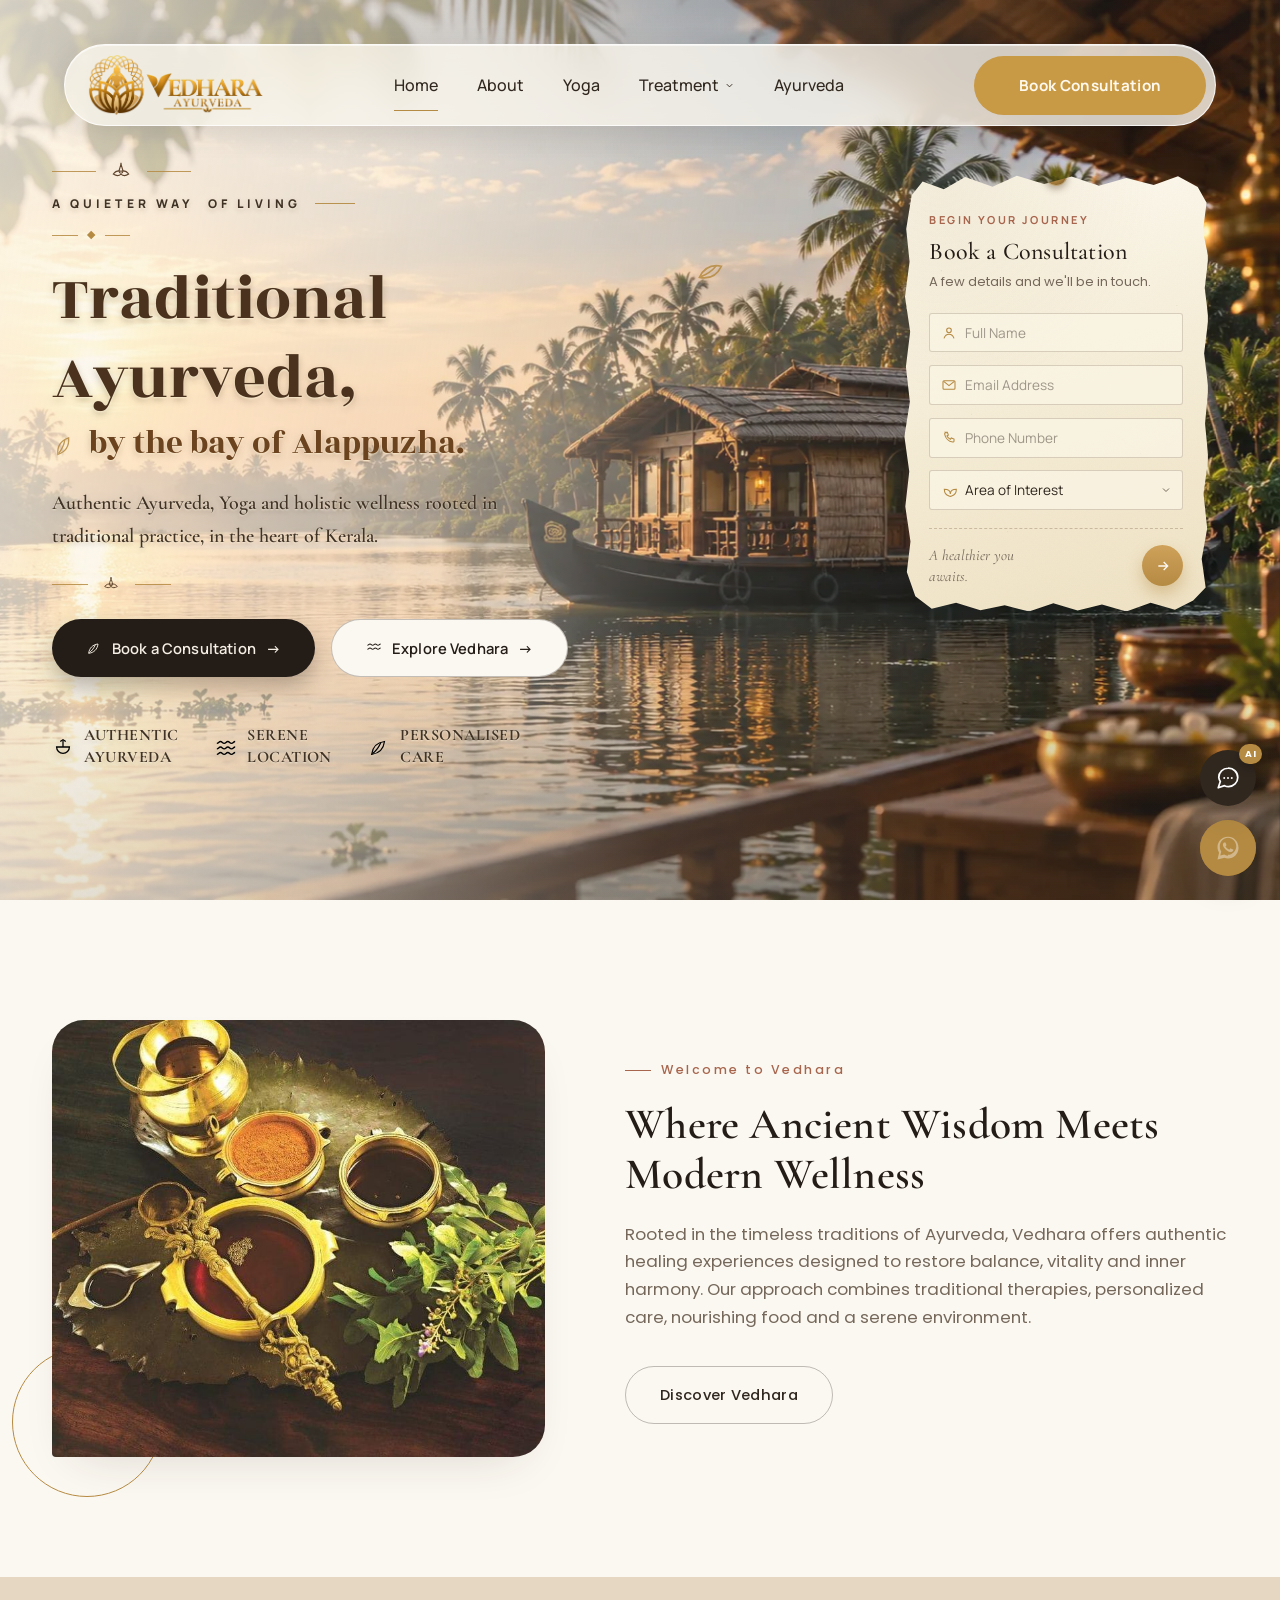
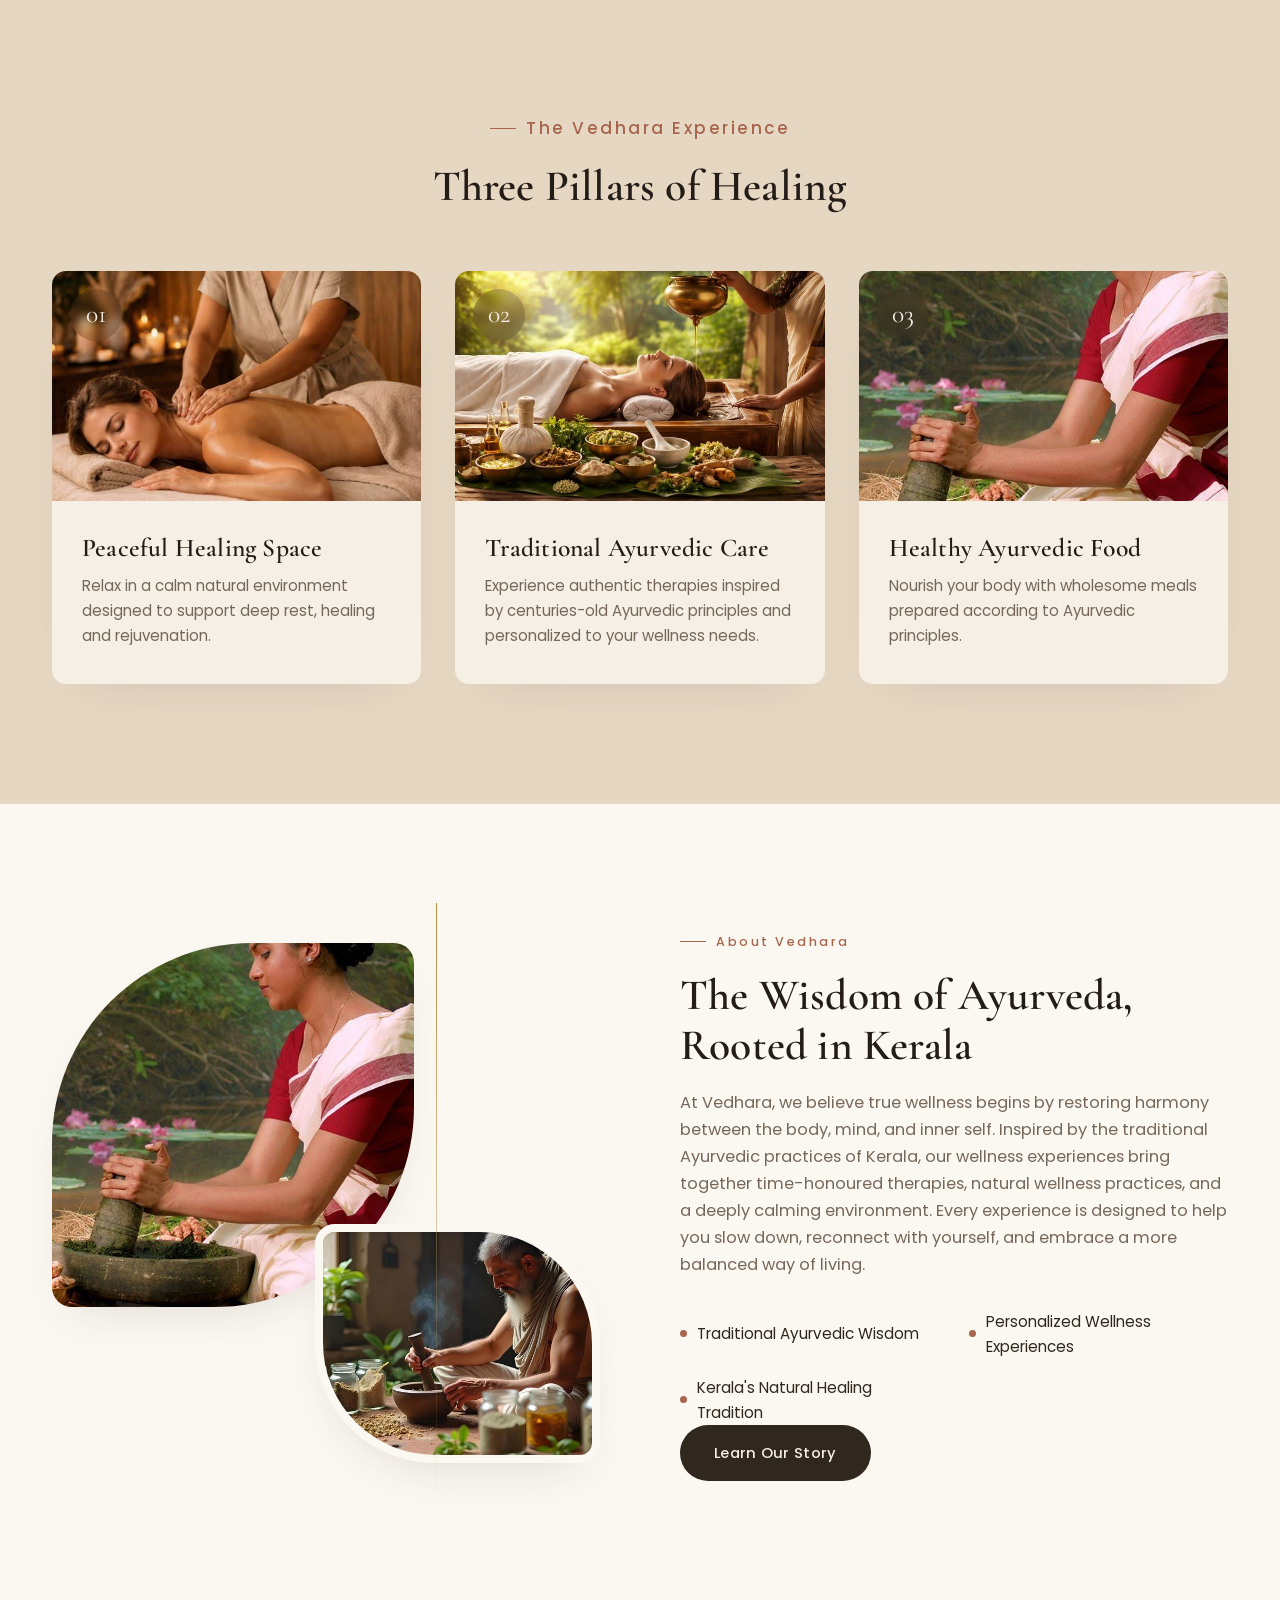
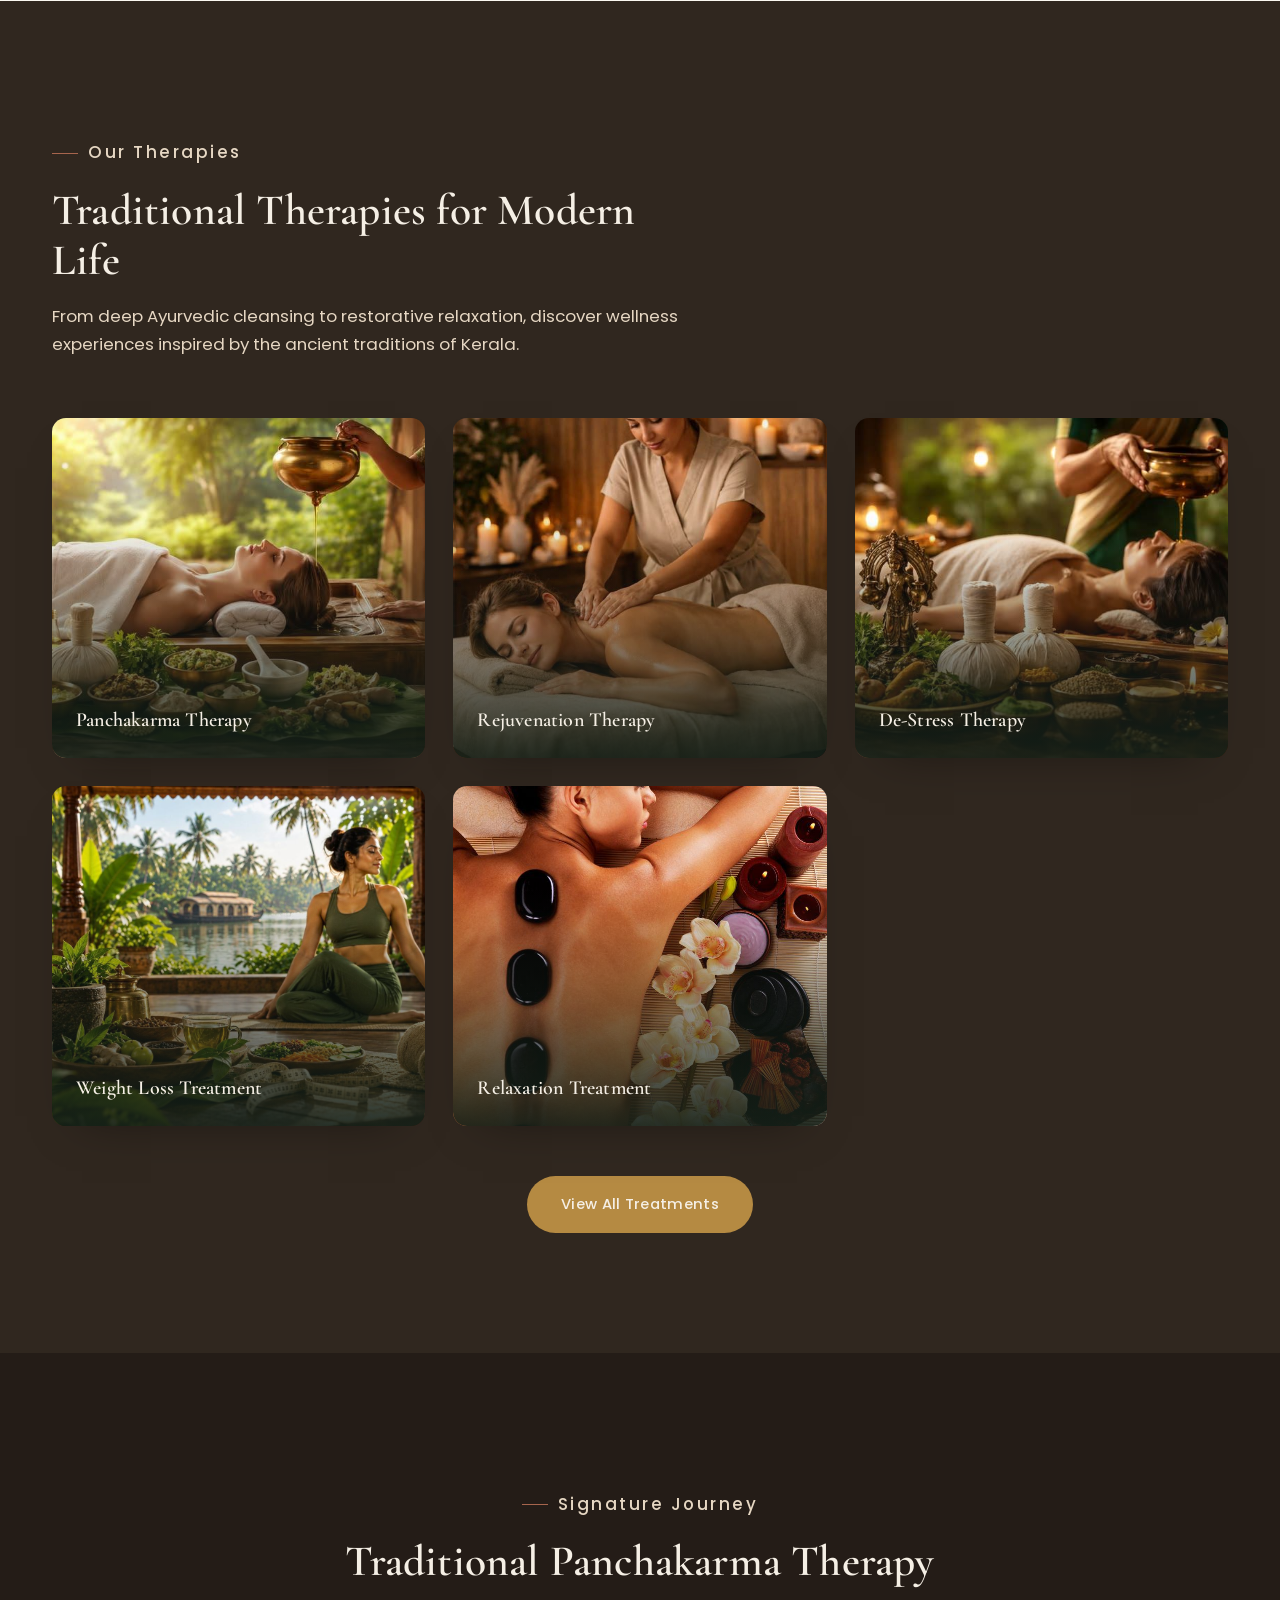
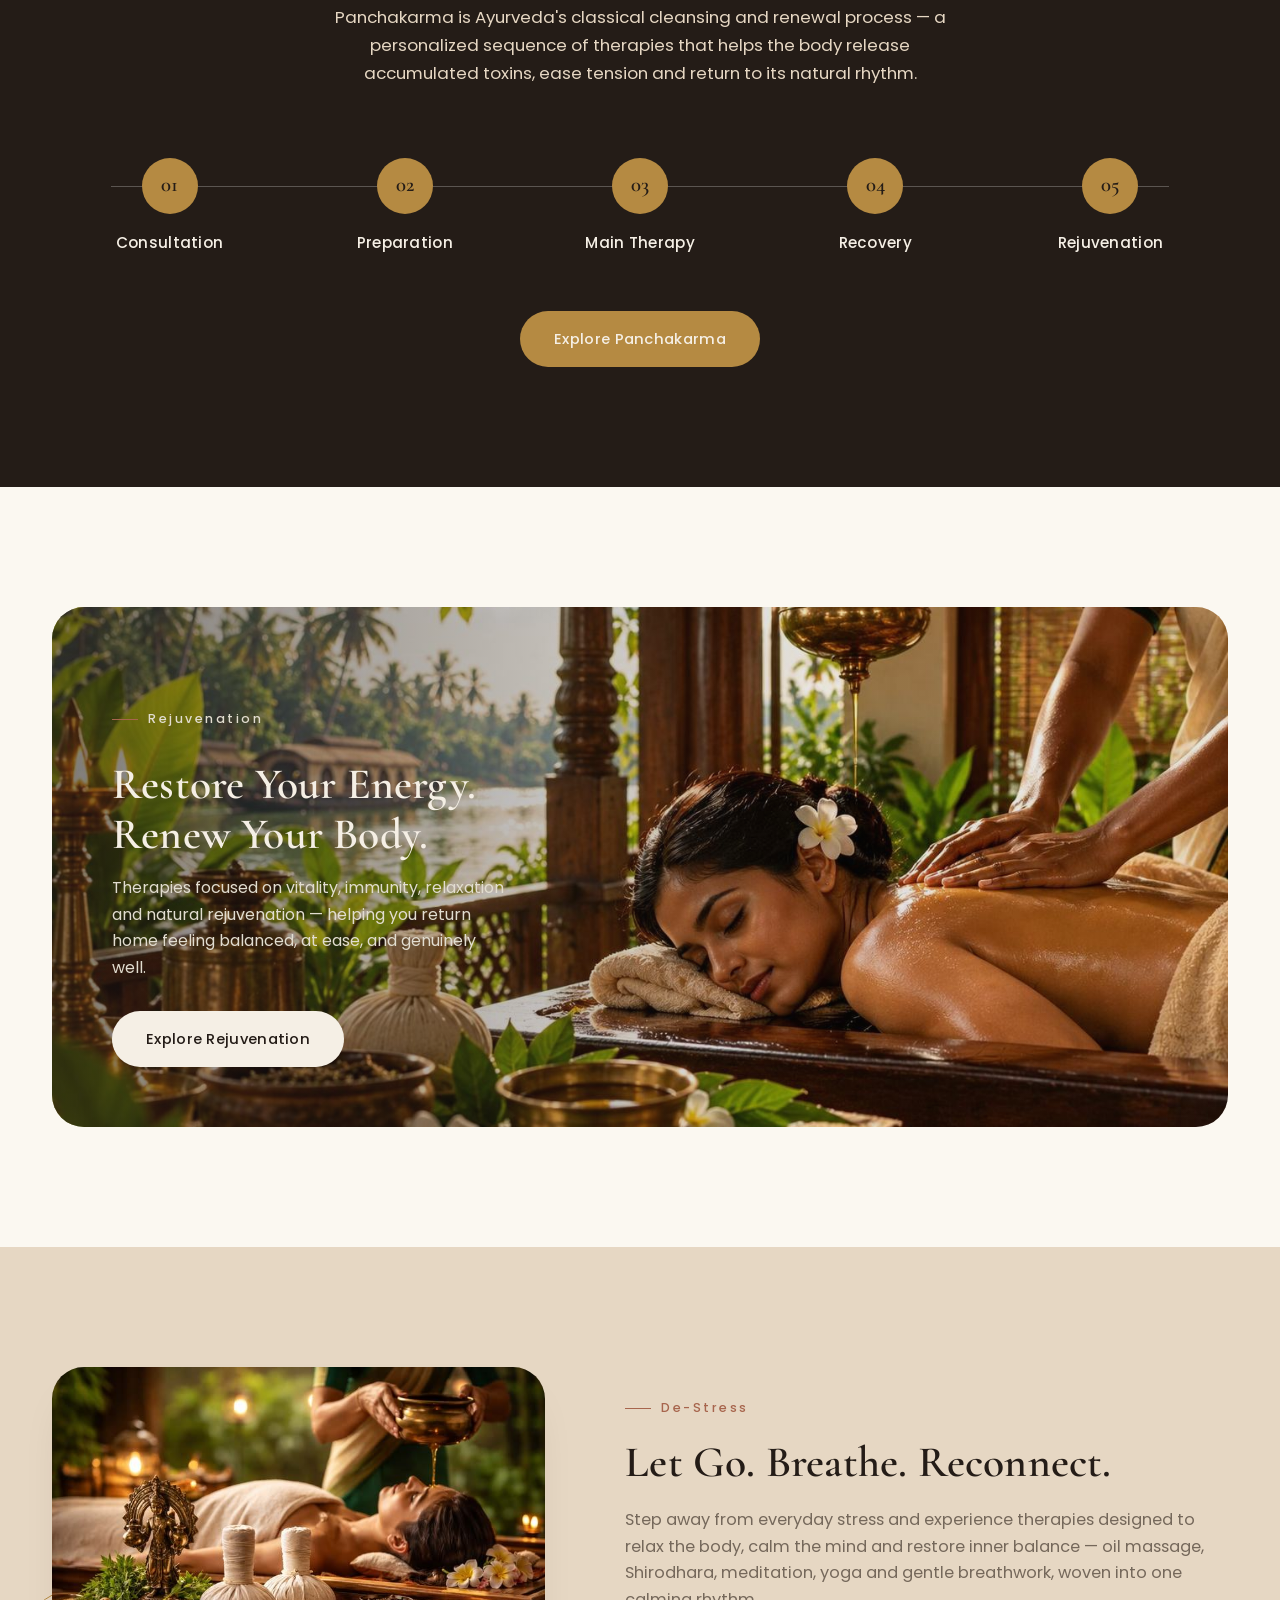
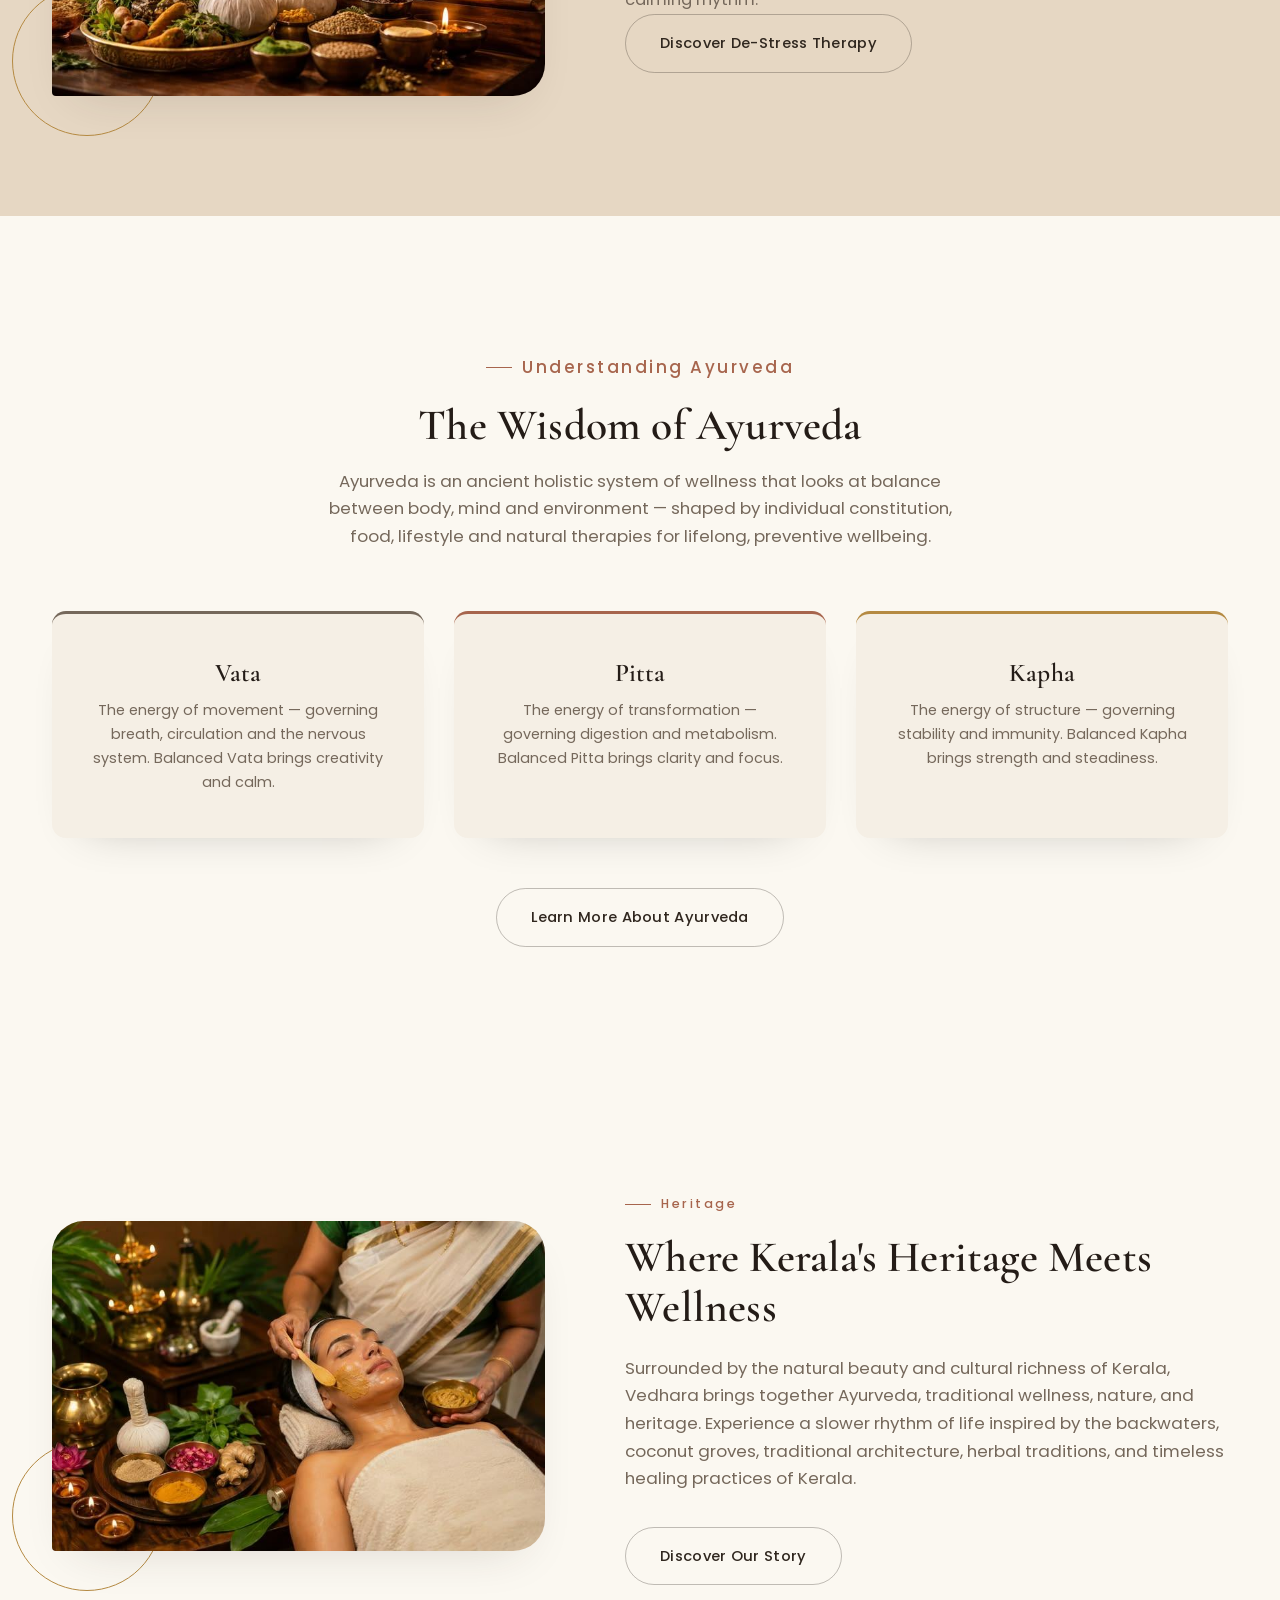
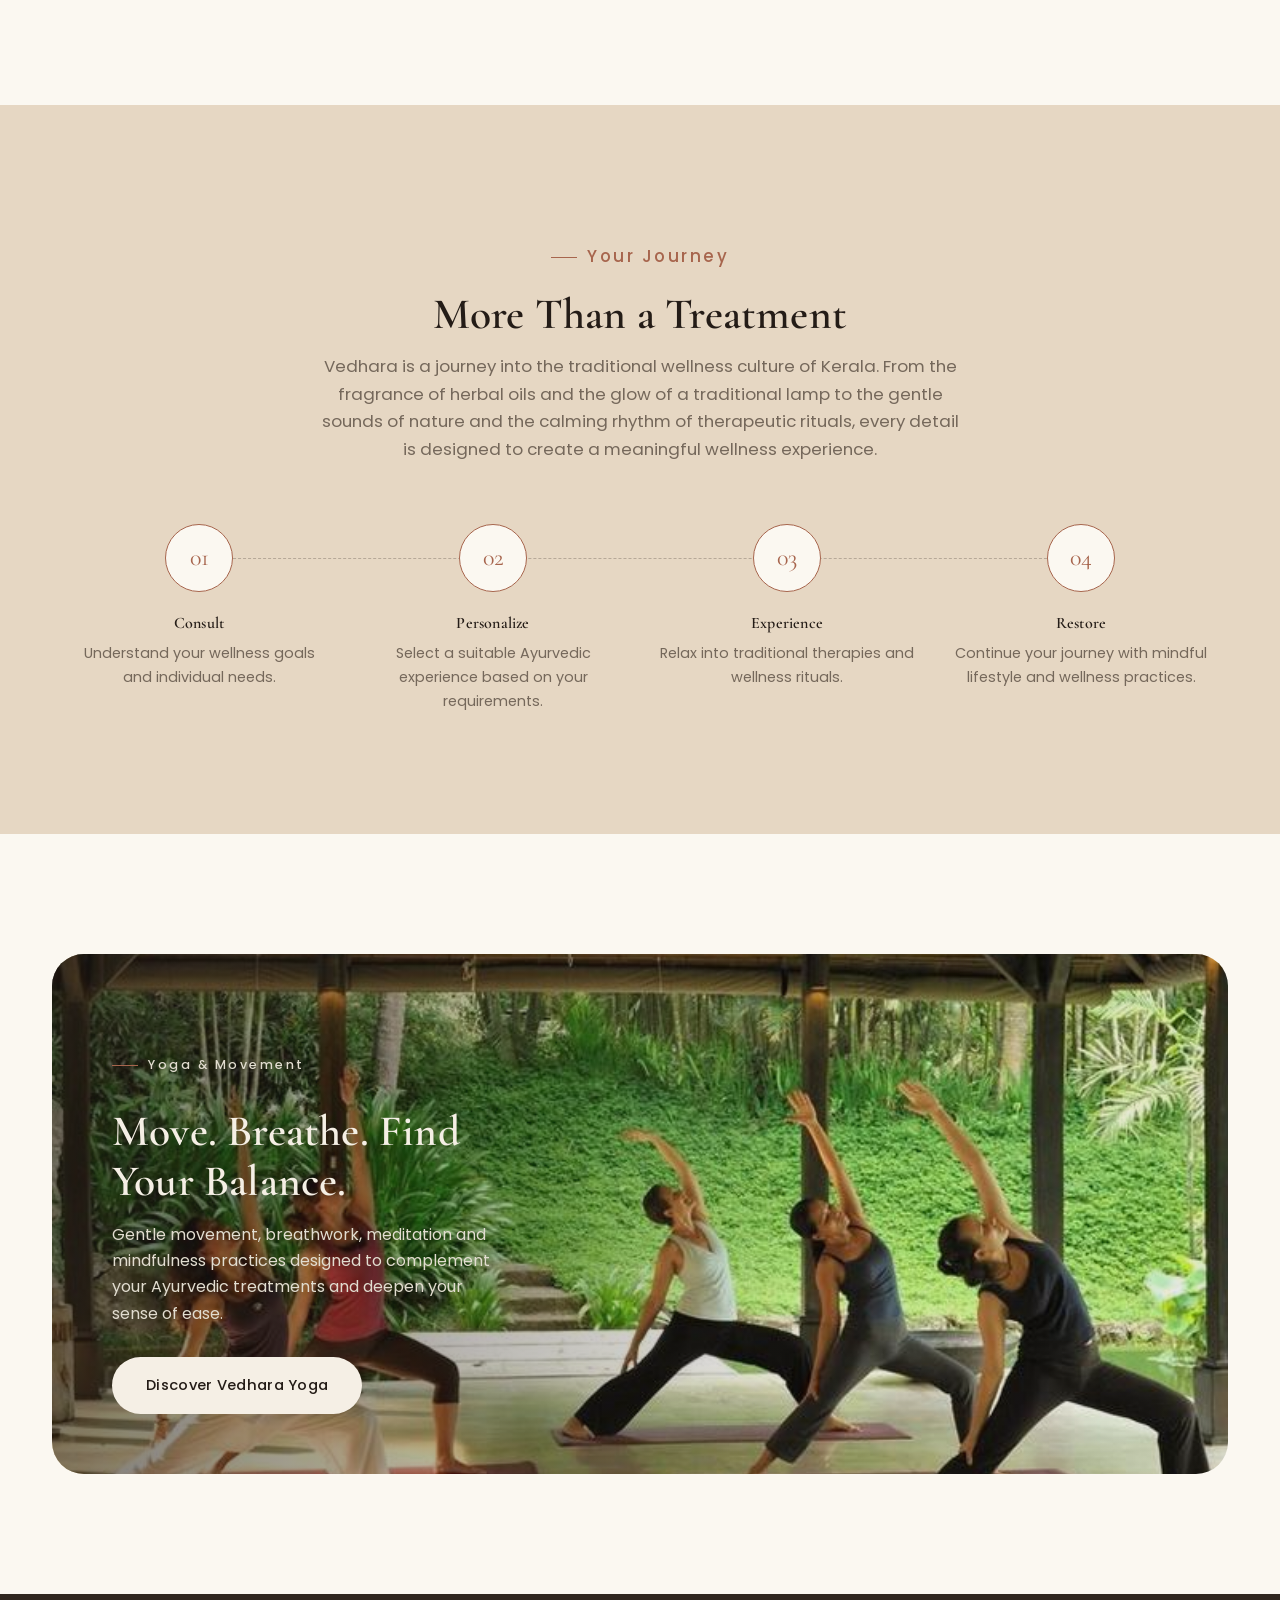
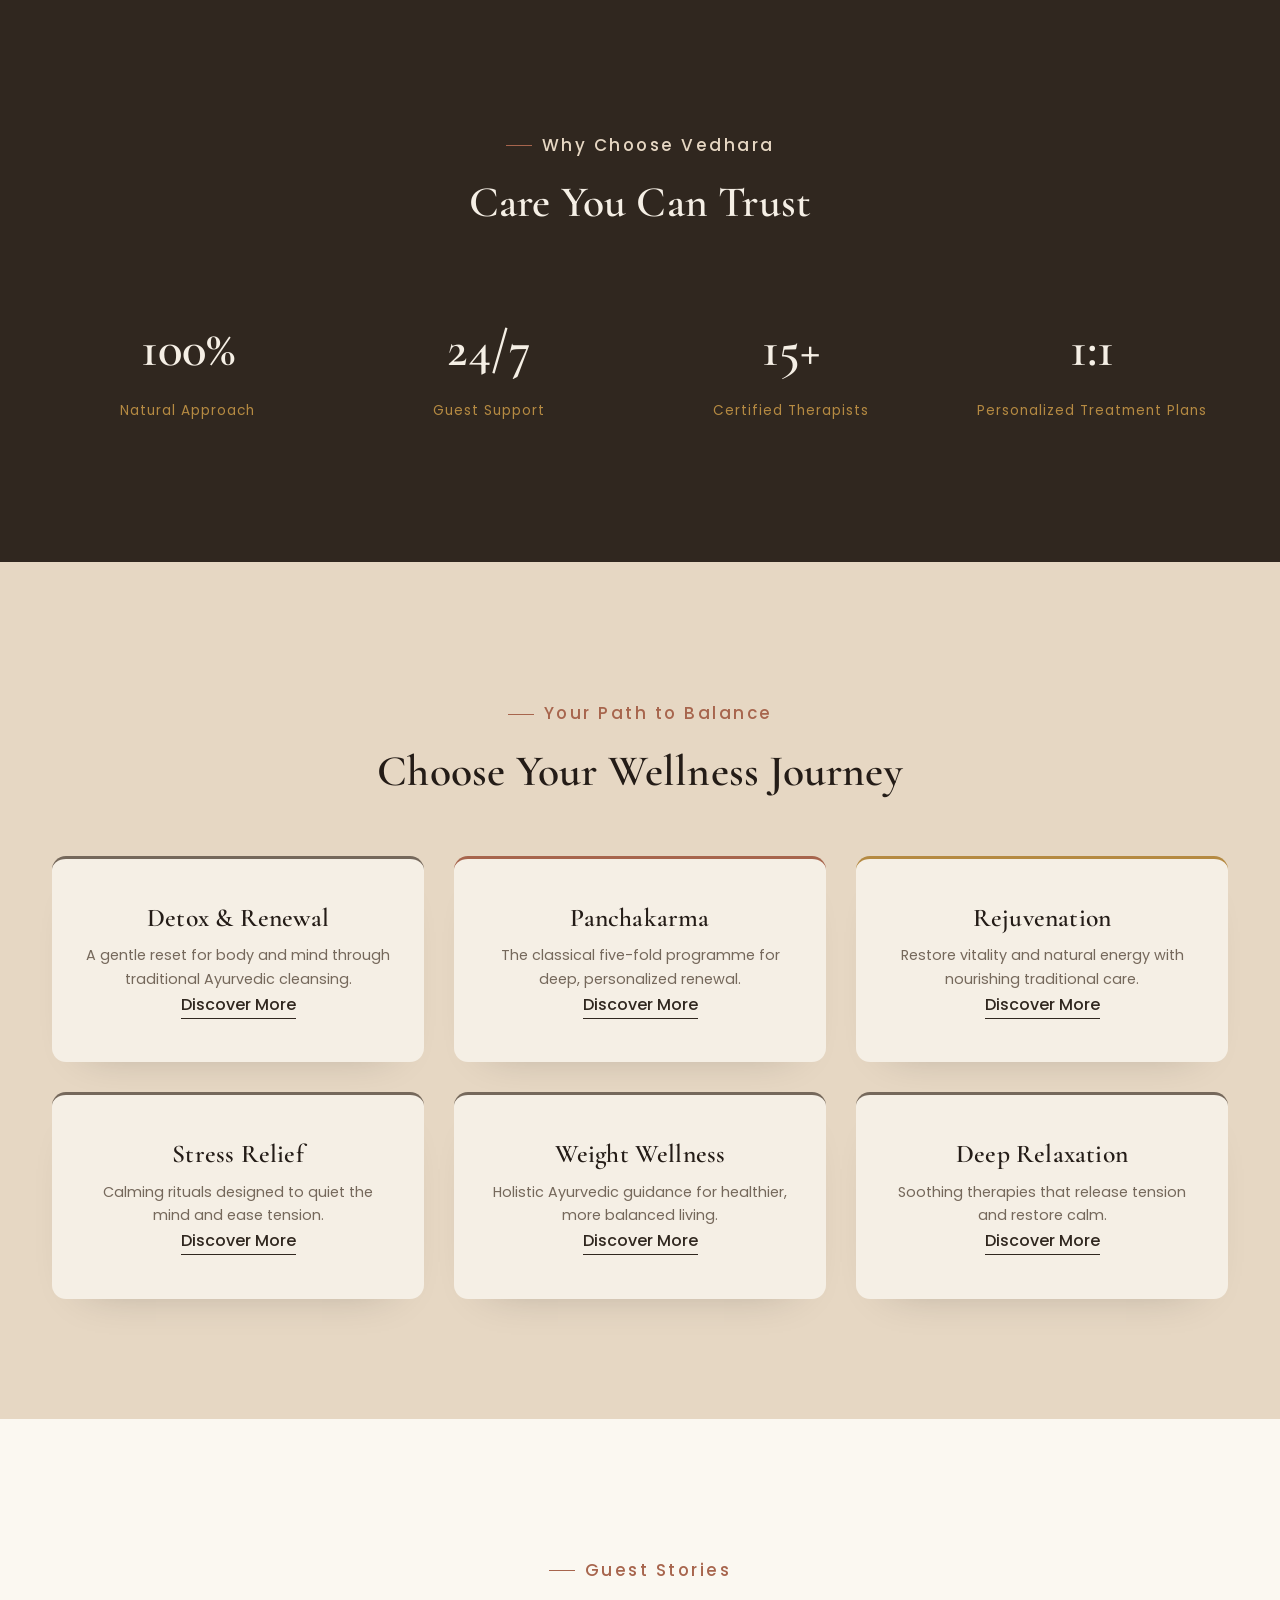
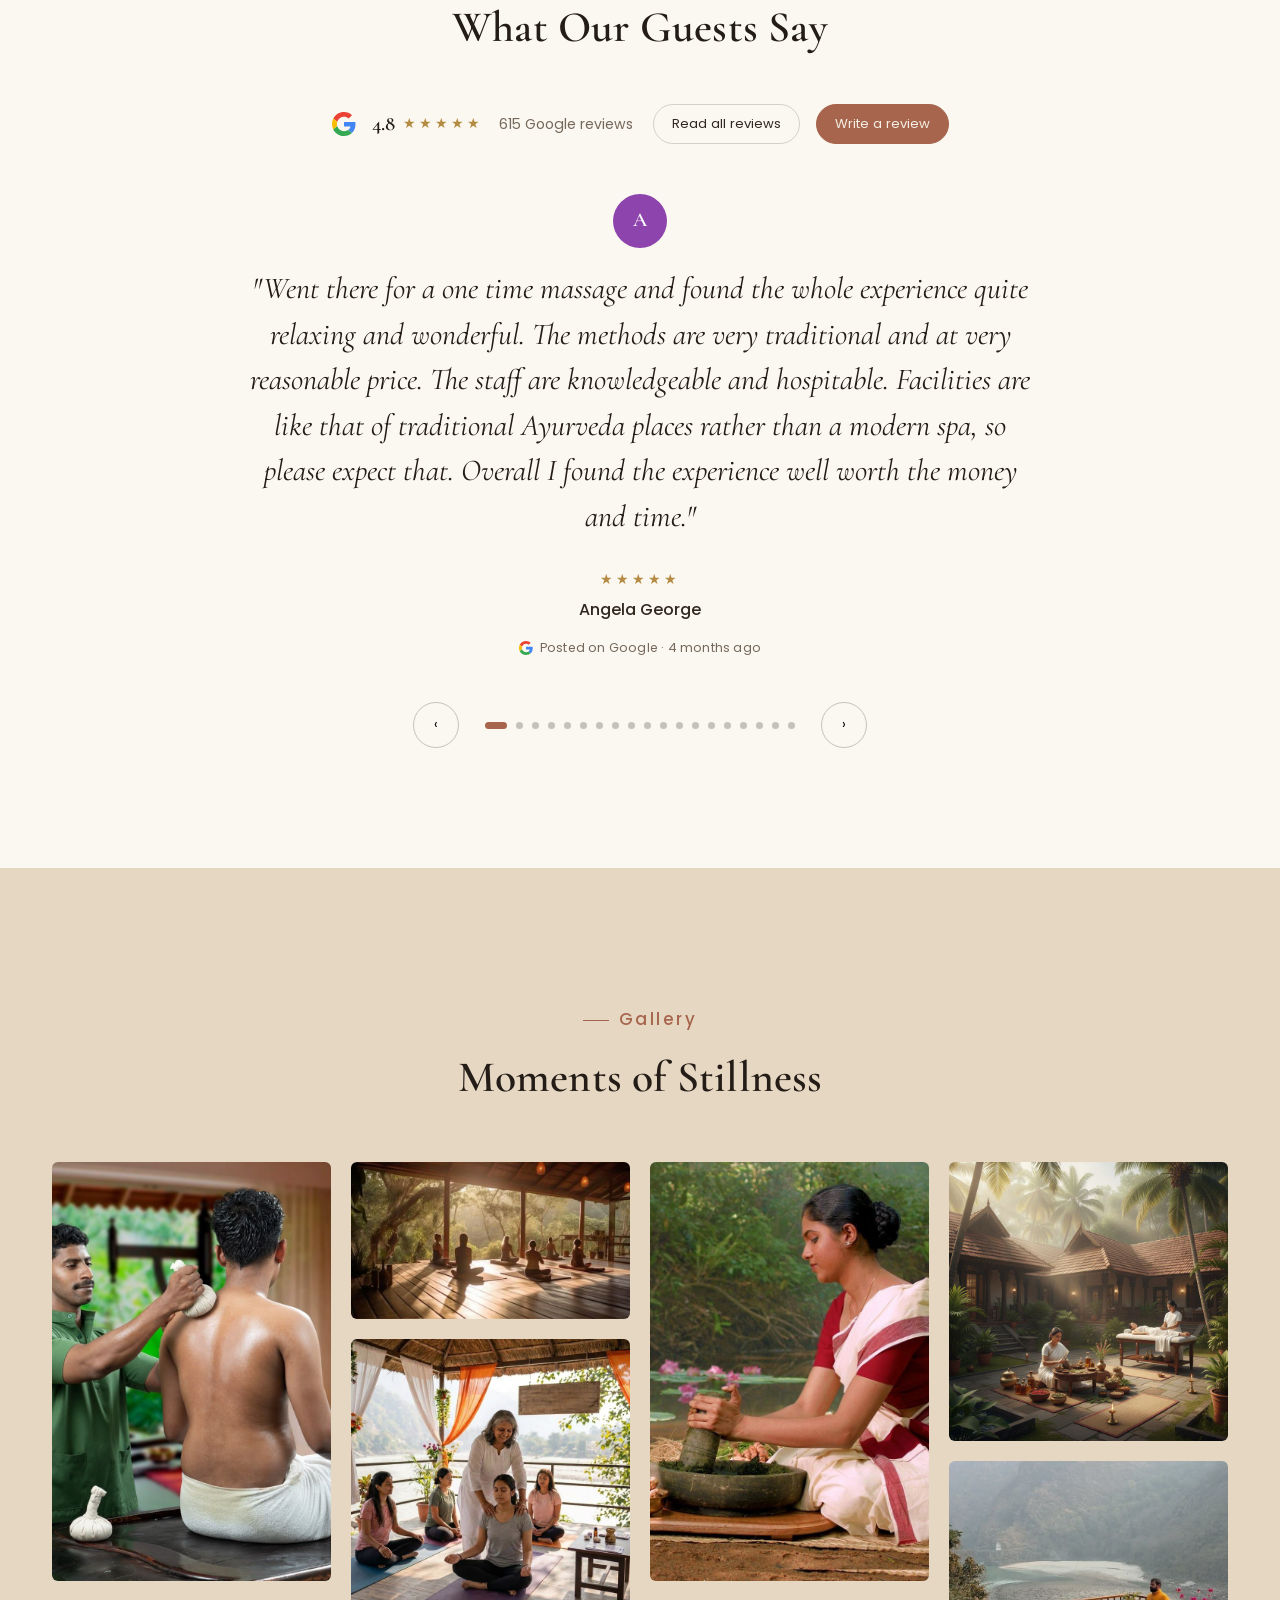
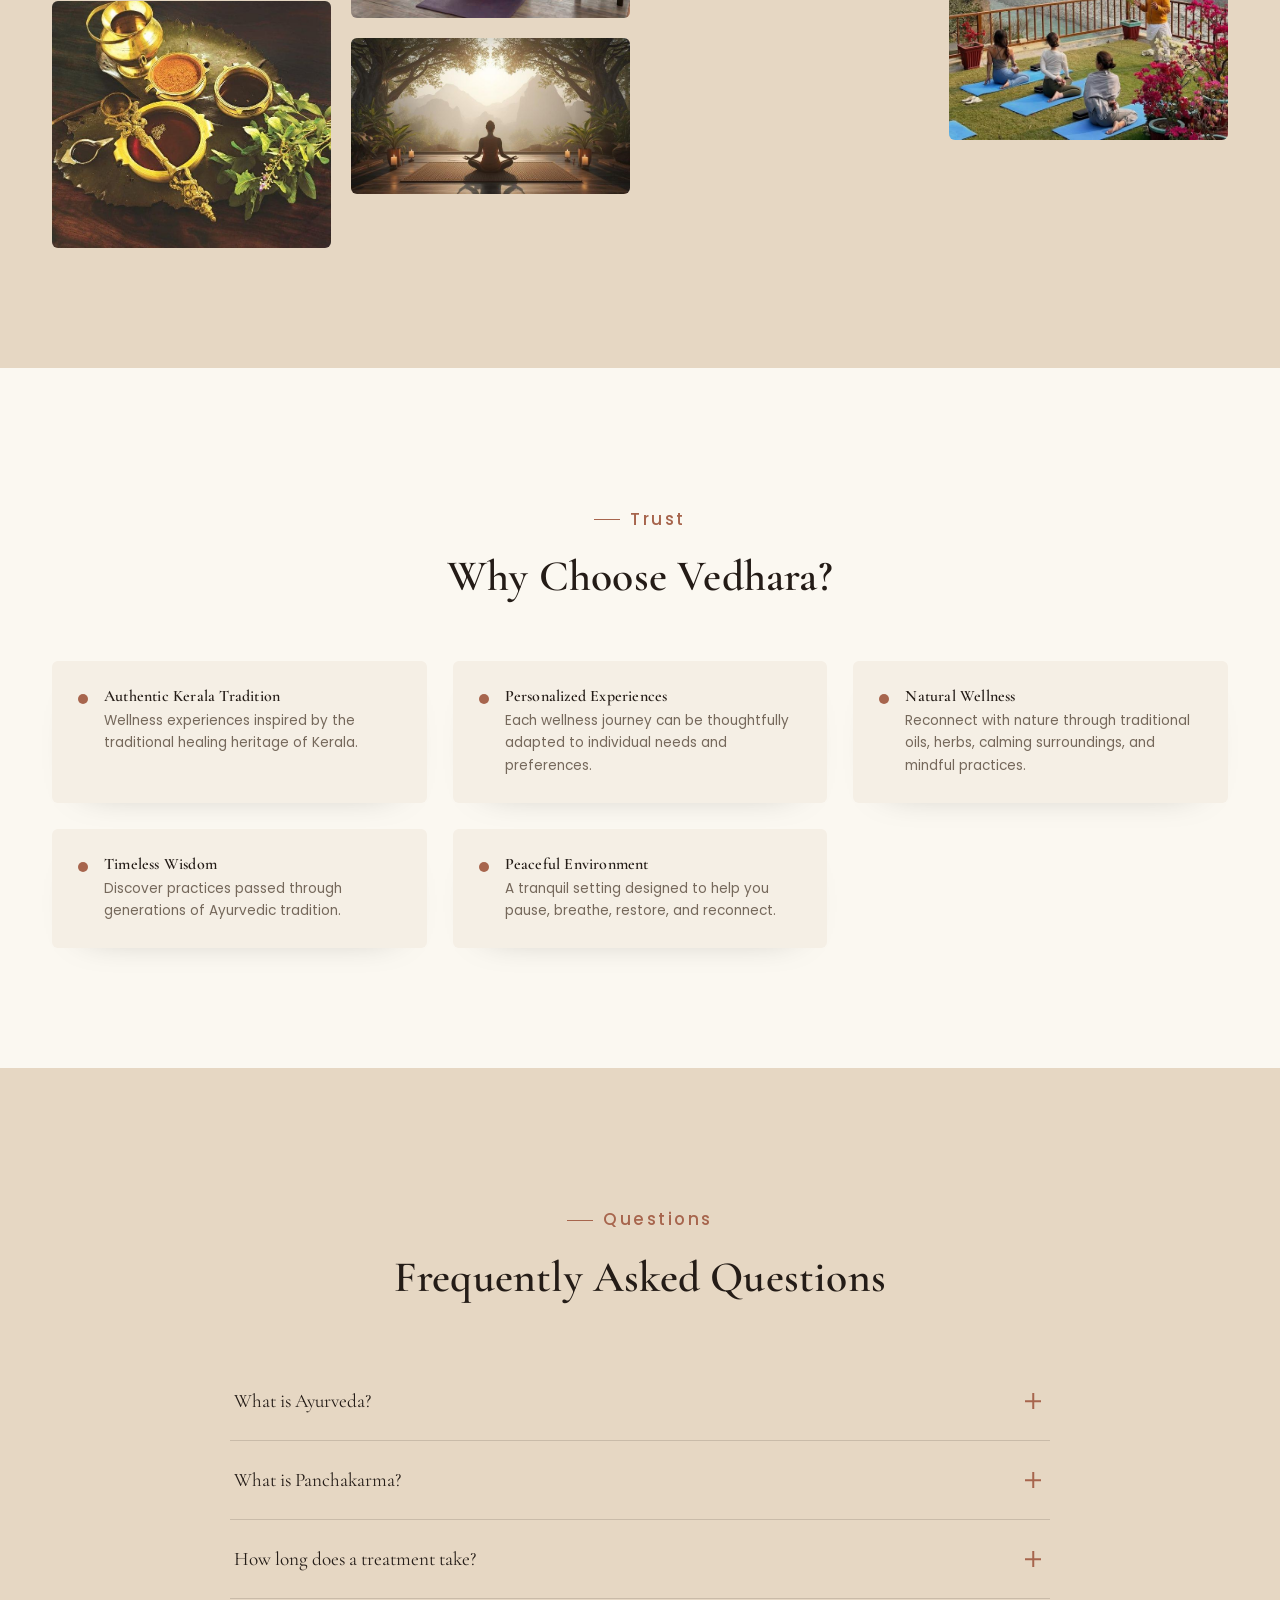
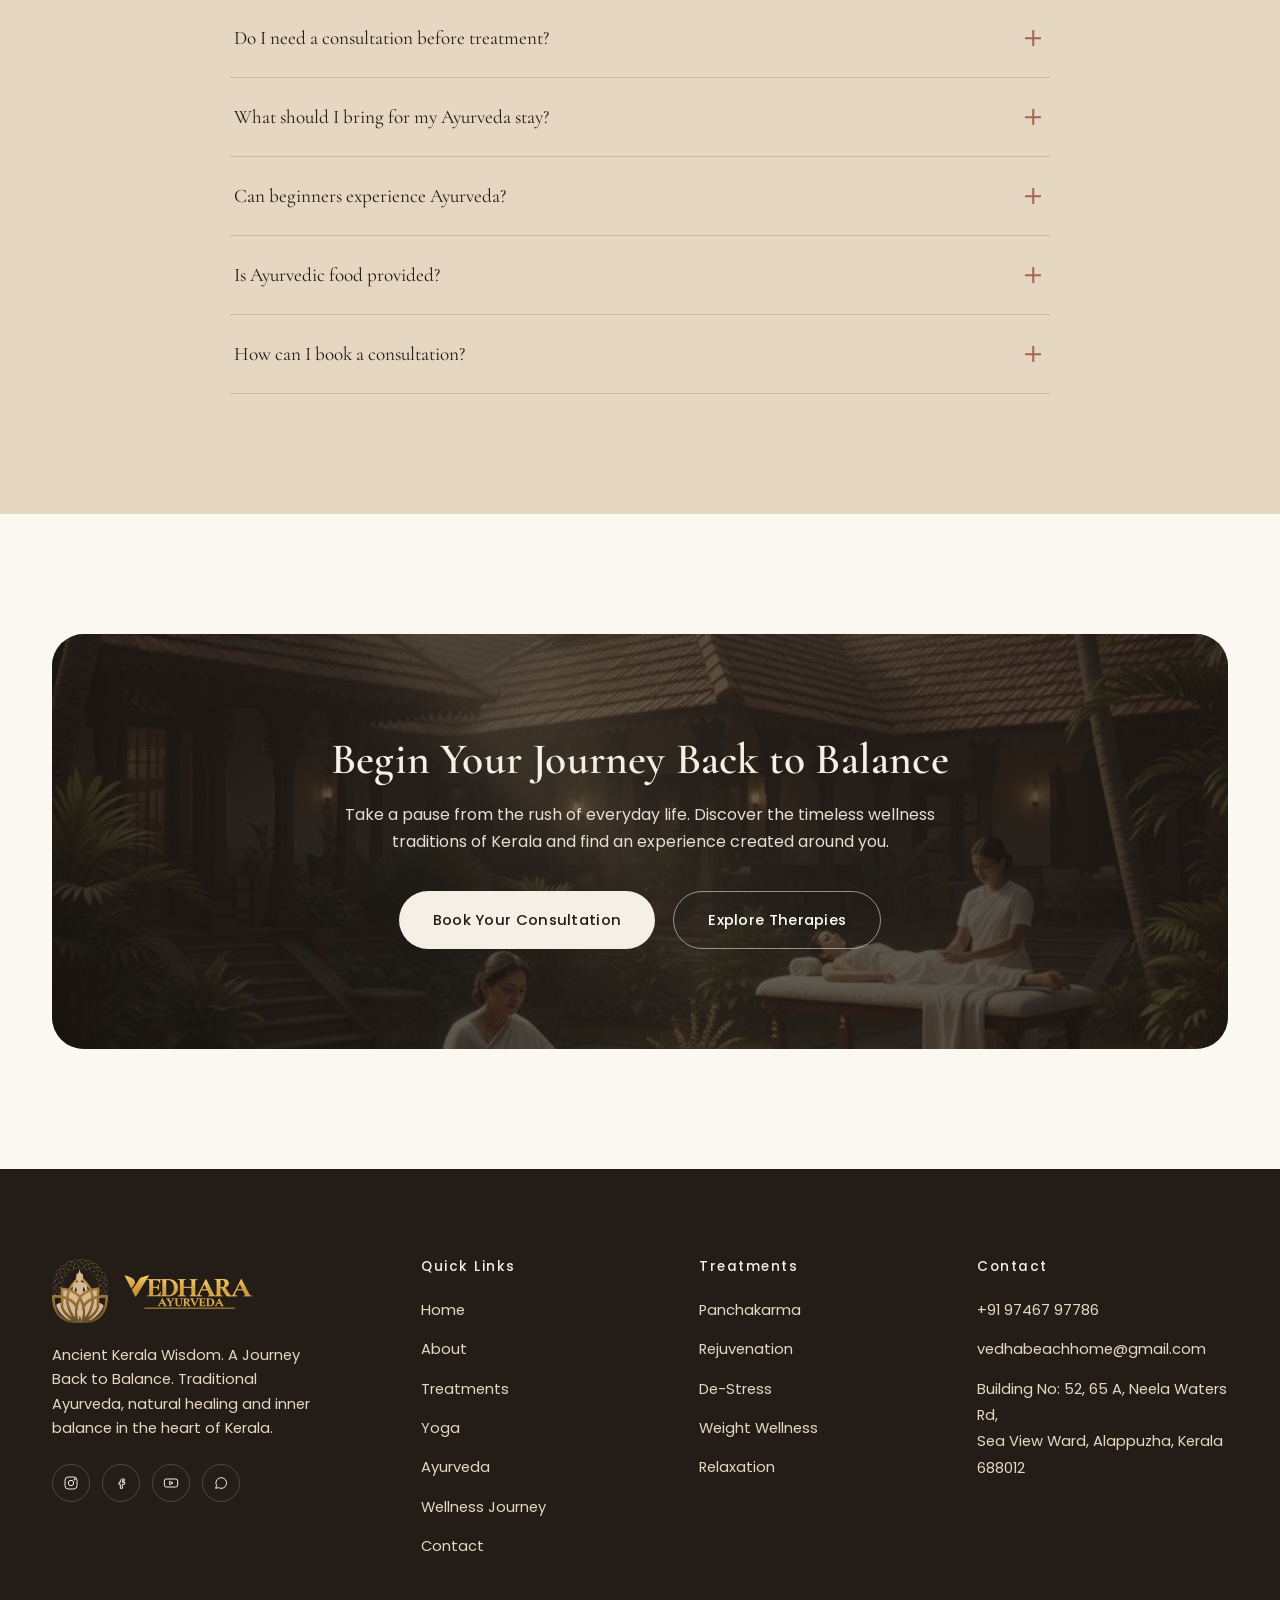
==== commit 1c44f98e: "changes in Vedhara Ayurveda website" ====
--- a/index.html
+++ b/index.html
@@ -34,7 +34,7 @@
     "addressCountry": "IN"
   },
   "telephone": "+91-9746797786",
-  "email": "vedharabeachhome@gmail.com"
+  "email": "vedhabeachhome@gmail.com"
 }
 </script>
   <link rel="stylesheet" href="css/source-navbar.css">
@@ -191,7 +191,7 @@
           </div>
 
           <div class="vh-hero-actions">
-            <a class="btn btn-primary" href="#consult">
+            <a class="btn btn-primary" href="booking.html">
               <svg width="16" height="16" viewBox="0 0 24 24" fill="none" stroke="currentColor" stroke-width="1.4"><path d="M4 20c8-1 13-6 14-14-8 1-13 6-14 14Z"/><path d="M5 19c4-3 7-7 9-12"/></svg>
               Book a Consultation <span aria-hidden="true">&rarr;</span>
             </a>
@@ -910,7 +910,7 @@
         </a>
         <p>Ancient Kerala Wisdom. A Journey Back to Balance. Traditional Ayurveda, natural healing and inner balance in the heart of Kerala.</p>
         <div class="footer-social">
-          <a href="#" aria-label="Instagram"><svg viewBox="0 0 24 24" fill="none" stroke="currentColor" stroke-width="1.5"><rect x="3" y="3" width="18" height="18" rx="5"/><circle cx="12" cy="12" r="4"/><circle cx="17.5" cy="6.5" r="1"/></svg></a>
+          <a href="https://www.instagram.com/vedhara_ayurveda?stkn=cHBic2psdHNnY2hi" aria-label="Instagram" target="_blank" rel="noopener noreferrer"><svg viewBox="0 0 24 24" fill="none" stroke="currentColor" stroke-width="1.5"><rect x="3" y="3" width="18" height="18" rx="5"/><circle cx="12" cy="12" r="4"/><circle cx="17.5" cy="6.5" r="1"/></svg></a>
           <a href="#" aria-label="Facebook"><svg viewBox="0 0 24 24" fill="none" stroke="currentColor" stroke-width="1.5"><path d="M14 9h3V6h-3c-1.7 0-3 1.3-3 3v2H9v3h2v6h3v-6h3l1-3h-4V9c0-.6.4-1 1-1z"/></svg></a>
           <a href="#" aria-label="YouTube"><svg viewBox="0 0 24 24" fill="none" stroke="currentColor" stroke-width="1.5"><rect x="2" y="6" width="20" height="12" rx="3"/><path d="M10 9.5l5 2.5-5 2.5z"/></svg></a>
           <a href="#" aria-label="WhatsApp"><svg viewBox="0 0 24 24" fill="none" stroke="currentColor" stroke-width="1.5"><path d="M4 20l1.4-4A8 8 0 1112 20a8 8 0 01-4-1.1L4 20z"/></svg></a>
@@ -942,7 +942,7 @@
         <h4>Contact</h4>
         <ul>
           <li><a href="tel:+919746797786">+91 97467 97786</a></li>
-          <li><a href="mailto:vedharabeachhome@gmail.com">vedharabeachhome@gmail.com</a></li>
+          <li><a href="mailto:vedhabeachhome@gmail.com">vedhabeachhome@gmail.com</a></li>
           <li><a href="https://www.google.com/maps/search/?api=1&query=Building%20No%3A%2052%2C%2065%20A%2C%20Neela%20Waters%20Rd%2C%20Sea%20View%20Ward%2C%20Alappuzha%2C%20Kerala%20688012" target="_blank" rel="noopener">Building No: 52, 65 A, Neela Waters Rd,<br>Sea View Ward, Alappuzha, Kerala 688012</a></li>
         </ul>
       </div>
--- a/css/style.css
+++ b/css/style.css
@@ -1 +1 @@
-:root{--primary-green:#30271F;--dark-green:#241C17;--sage:#75685B;--cream:#FBF8F1;--sand:#E6D7C3;--terracotta:#A7654D;--gold:#B58A42;--gold-dark:#60452D;--gold-light:#E6D7C3;--dark-text:#30271F;--muted-text:#75685B;--white:#F5EFE5;--font-head:'Cormorant Garamond',serif;--font-body:'Poppins',sans-serif;--container:1240px;--radius-sm:6px;--radius-md:14px;--radius-lg:32px;--shadow-soft:0 20px 50px -25px rgba(48,39,31,.18);--ease:cubic-bezier(.22,1,.36,1);--topbar-h:38px}*,*::before,*::after{box-sizing:border-box;margin:0;padding:0}html{scroll-behavior:smooth;overflow-x:hidden;width:100%;max-width:100%}body{font-family:var(--font-body);color:var(--dark-text);background:var(--cream);line-height:1.65;font-weight:400;overflow-x:hidden;width:100%;max-width:100%;position:relative;-webkit-font-smoothing:antialiased}img{max-width:100%;display:block}a{color:inherit;text-decoration:none}ul{list-style:none}button{font-family:inherit;cursor:pointer;border:none;background:none}input,select,textarea{font-family:inherit;font-size:1rem}h1,h2,h3,h4{font-family:var(--font-head);color:var(--dark-green);font-weight:600;line-height:1.15;letter-spacing:.2px}h1{font-size:clamp(2.6rem,5vw,4.6rem);font-weight:500}h2{font-size:clamp(2rem,3.4vw,3rem)}h3{font-size:clamp(1.35rem,2vw,1.8rem)}p{color:var(--muted-text)}.container{width:100%;max-width:var(--container);margin:0 auto;padding:0 32px}.eyebrow{font-family:var(--font-body);font-size:.78rem;letter-spacing:2.5px;color:var(--terracotta);font-weight:500;display:inline-flex;align-items:center;gap:10px;margin-bottom:18px}.eyebrow::before{content:'';width:26px;height:1px;background:var(--terracotta);display:inline-block}.section{padding:120px 0;position:relative}.section-tight{padding:80px 0}.section-head{max-width:640px;margin-bottom:60px}.section-head.center{margin-left:auto;margin-right:auto;text-align:center}.section-head p{margin-top:18px;font-size:1.05rem}.bg-sand{background:var(--sand)}.bg-forest{background:var(--primary-green);color:var(--sand)}.bg-forest h2,.bg-forest h3{color:var(--white)}.bg-forest p{color:#E6D7C3}.bg-forest .exp-card-body h3{color:var(--dark-text)}.bg-forest .exp-card-body p{color:var(--dark-text)}.btn{display:inline-flex;align-items:center;gap:10px;padding:16px 34px;border-radius:100px;font-size:.92rem;font-weight:500;letter-spacing:.3px;transition:transform .45s var(--ease),box-shadow .45s var(--ease),background .35s ease,color .35s ease;white-space:nowrap}.btn-primary{background:var(--primary-green);color:var(--white)}.btn-primary:hover{transform:translateY(-3px);box-shadow:var(--shadow-soft)}.btn-outline{border:1px solid rgba(36,31,24,.28);color:var(--dark-text)}.btn-outline:hover{transform:translateY(-3px);background:var(--dark-text);color:var(--white);border-color:var(--dark-text)}.btn-light{background:var(--white);color:var(--dark-green)}.btn-light:hover{transform:translateY(-3px);box-shadow:0 20px 50px -20px rgba(0,0,0,.5)}.btn-gold{background:var(--gold);color:var(--white)}.btn-gold:hover{transform:translateY(-3px);box-shadow:0 20px 40px -20px rgba(179,137,60,.6)}.btn-block{width:100%;justify-content:center}.link-underline{position:relative;padding-bottom:3px;font-weight:500}.link-underline::after{content:'';position:absolute;left:0;bottom:0;width:100%;height:1px;background:currentColor;transform:scaleX(1);transform-origin:right;transition:transform .4s var(--ease)}.link-underline:hover::after{transform-origin:left}.topbar{position:fixed;top:0;left:0;right:0;z-index:1061;height:var(--topbar-h);background:var(--dark-green);border-bottom:1px solid rgba(255,255,255,.06)}.topbar .container{height:100%;display:flex;align-items:center;justify-content:space-between;gap:24px}.topbar-loc,.topbar-phone{display:inline-flex;align-items:center;gap:8px;font-size:.74rem;letter-spacing:.6px;white-space:nowrap;line-height:1}.topbar-loc{color:#F5EFE5;overflow:hidden;text-overflow:ellipsis}.topbar-loc svg,.topbar-phone svg{width:13px;height:13px;flex:none;opacity:.9}.topbar-phone{color:var(--gold);font-weight:500;transition:color .3s ease}.topbar-phone:hover{color:var(--white)}.navbar{position:fixed;top:calc(var(--topbar-h) + 6px);left:0;right:0;z-index:1060;padding:0 24px;transition:top .4s var(--ease)}.navbar .container{display:flex;align-items:center;justify-content:space-between;max-width:1220px;padding:14px 22px 14px 32px;border-radius:100px;background:rgba(255,255,255,.55);border:1px solid rgba(255,255,255,.7);backdrop-filter:blur(22px) saturate(160%);-webkit-backdrop-filter:blur(22px) saturate(160%);box-shadow:0 25px 60px -30px rgba(36,31,24,.28),inset 0 1px 0 rgba(255,255,255,.75);transition:background .4s var(--ease),border-color .4s var(--ease),box-shadow .4s var(--ease),padding .4s var(--ease)}.nav-logo{display:flex;align-items:center;gap:16px;background:var(--dark-green);padding:8px 26px 8px 12px;border-radius:100px;border:1px solid rgba(179,137,60,.55);box-shadow:inset 0 1px 0 rgba(255,255,255,.08),0 14px 30px -12px rgba(0,0,0,.5);transition:padding .4s var(--ease)}.nav-logo-mark{height:70px;width:auto;transition:height .4s var(--ease);display:block;flex:none}.nav-logo-word-img{height:48px;width:auto;display:block;flex:none;transition:height .4s var(--ease)}.nav-links{display:flex;align-items:center;gap:34px}.nav-links a{font-size:.86rem;font-weight:400;color:var(--dark-text);position:relative;padding:6px 0;letter-spacing:.2px}.nav-links a::after{content:'';position:absolute;left:0;bottom:0;width:0;height:1px;background:var(--gold-dark);transition:width .35s var(--ease)}.nav-links a:hover::after,.nav-links a.active::after{width:100%}.nav-links a.active{color:var(--gold-dark);font-weight:500}.nav-dropdown{position:relative}.nav-drop-toggle{display:inline-flex;align-items:center;gap:7px;font-family:inherit;font-size:.86rem;font-weight:400;letter-spacing:.2px;color:var(--dark-text);background:none;border:none;cursor:pointer;padding:6px 0}.nav-drop-toggle .caret{width:10px;height:10px;transition:transform .35s var(--ease)}.nav-drop-toggle .caret svg{width:100%;height:100%;display:block}.nav-dropdown.open .nav-drop-toggle .caret{transform:rotate(180deg)}.nav-dropdown.active .nav-drop-toggle{color:var(--gold-dark);font-weight:500}.nav-dropdown-menu{position:absolute;top:calc(100% + 22px);left:50%;transform:translate(-50%,8px);min-width:230px;background:rgba(36,28,23,.62);backdrop-filter:blur(18px) saturate(160%);-webkit-backdrop-filter:blur(18px) saturate(160%);border:1px solid rgba(255,255,255,.12);border-radius:18px;padding:14px 8px;box-shadow:0 30px 60px -25px rgba(0,0,0,.55);opacity:0;visibility:hidden;transition:opacity .3s var(--ease),transform .3s var(--ease),visibility .3s var(--ease);z-index:1200}.nav-dropdown-menu.has-desc{min-width:340px;padding:10px}.nav-dropdown.open .nav-dropdown-menu{opacity:1;visibility:visible;transform:translate(-50%,0)}.nav-dropdown-menu a{display:block;padding:12px 16px;border-radius:10px;color:var(--white) !important;font-size:.92rem;font-weight:500}.nav-dropdown-menu a::after{display:none}.nav-dropdown-menu a:hover{background:rgba(255,255,255,.08)}.nav-dropdown-menu a.active{color:var(--gold) !important}.nav-drop-item{padding:11px 14px !important}.ndi-title{display:block;color:var(--white);font-size:.9rem;font-weight:500;margin-bottom:4px}.ndi-desc{display:block;color:rgba(255,253,249,.6);font-size:.74rem;font-weight:400;letter-spacing:.1px;line-height:1.45}.nav-drop-item.active .ndi-title{color:var(--gold)}.nav-cta{display:flex;align-items:center;gap:22px}.nav-cta .btn{padding:12px 24px;font-size:.8rem}.hamburger{display:none;flex-direction:column;gap:6px;width:30px;z-index:1100}.hamburger span{height:2px;width:100%;background:var(--dark-text);transition:transform .35s var(--ease),opacity .3s ease,background .3s ease}.navbar.scrolled .container{padding:8px 16px 8px 26px;background:rgba(255,255,255,.72);border-color:rgba(255,255,255,.8);box-shadow:0 20px 45px -28px rgba(48,39,31,.16),inset 0 1px 0 rgba(255,255,255,.75)}.navbar.scrolled .nav-links a{color:var(--dark-text)}.navbar.scrolled .nav-links a.active{color:var(--gold-dark)}.navbar.scrolled .nav-drop-toggle{color:var(--dark-text)}.navbar.scrolled .nav-dropdown.active .nav-drop-toggle{color:var(--gold-dark)}.navbar.scrolled .hamburger span{background:var(--dark-text)}.navbar.scrolled .nav-logo-mark{height:54px}.navbar.scrolled .nav-logo-word-img{height:36px}body.no-hero-nav .navbar .container{background:rgba(255,255,255,.72);border-color:rgba(255,255,255,.8);box-shadow:0 20px 45px -28px rgba(48,39,31,.16),inset 0 1px 0 rgba(255,255,255,.75)}body.no-hero-nav .navbar .nav-links a{color:var(--dark-text)}body.no-hero-nav .navbar .nav-links a.active{color:var(--gold-dark)}body.no-hero-nav .navbar .nav-drop-toggle{color:var(--dark-text)}body.no-hero-nav .navbar .nav-dropdown.active .nav-drop-toggle{color:var(--gold-dark)}body.no-hero-nav .navbar .nav-logo-mark{height:54px}body.no-hero-nav .navbar .nav-logo-word-img{height:36px}body.no-hero-nav .hamburger span{background:var(--dark-text)}.whatsapp-float{position:fixed;right:24px;bottom:24px;z-index:900;width:56px;height:56px;border-radius:50%;background:#B58A42;color:#fff;display:flex;align-items:center;justify-content:center;box-shadow:0 16px 34px -12px rgba(48,39,31,.22);transition:transform .35s var(--ease),box-shadow .35s var(--ease)}.whatsapp-float svg{width:28px;height:28px;display:block}.whatsapp-float:hover{transform:translateY(-4px) scale(1.05);box-shadow:0 20px 40px -14px rgba(48,39,31,.28)}.whatsapp-float .wa-pulse{position:absolute;inset:0;border-radius:50%;background:#B58A42;opacity:.55;animation:waPulse 2.4s ease-out infinite}@keyframes waPulse{0%{transform:scale(1);opacity:.5}100%{transform:scale(1.7);opacity:0}}.hero{position:relative;height:100vh;min-height:640px;display:flex;align-items:flex-start;padding-top:clamp(172px,21vh,224px);overflow:hidden;color:var(--white);background:var(--dark-green)}.hero-media{position:absolute;inset:0;z-index:0}.hero-media picture{display:block;width:100%;height:100%}.hero-media img{width:100%;height:100%;object-fit:cover;filter:sepia(.15) saturate(1.15) brightness(.72);animation:heroZoom 22s ease-in-out infinite alternate}.hero::after{content:'';position:absolute;inset:0;background:linear-gradient(180deg,rgba(48,39,31,.30) 0%,rgba(48,39,31,.14) 45%,rgba(48,39,31,.45) 100%);z-index:1}.hero-content{position:relative;z-index:2;max-width:780px}.hero-tagline{font-family:var(--font-body);font-size:.78rem;font-weight:500;letter-spacing:.18em;text-transform:uppercase;color:var(--sand);opacity:.82;margin-bottom:24px}.hero-tagline .ht-dot{color:var(--gold);margin:0 2px;opacity:1}.hero .eyebrow{margin-bottom:20px}.hero .eyebrow{color:var(--gold)}.hero .eyebrow::before{background:var(--gold)}.hero h1{color:var(--white);font-weight:500;margin-bottom:28px}.hero p{color:#e6e0d2;font-size:1.15rem;max-width:560px;margin-bottom:42px}.hero-btns{display:flex;gap:18px;flex-wrap:wrap}.hero-scroll{position:absolute;bottom:38px;left:50%;transform:translateX(-50%);z-index:2;display:flex;flex-direction:column;align-items:center;gap:10px;color:#e6e0d2;font-size:.72rem;letter-spacing:3px}.hero-scroll .line{width:1px;height:44px;background:linear-gradient(#e6e0d2,transparent);animation:scrollLine 2.2s ease-in-out infinite}.hero-leaf{position:absolute;opacity:.5;z-index:1;pointer-events:none}.leaf-a{top:18%;left:6%;width:70px;animation:floatY 8s ease-in-out infinite}.leaf-b{bottom:24%;right:8%;width:90px;animation:floatY 10s ease-in-out infinite reverse}.hero-threads{position:absolute;inset:0;z-index:2;overflow:hidden;pointer-events:none}.h-thread{position:absolute;top:-6px;width:1px;background:linear-gradient(to bottom,rgba(230,196,140,.7),rgba(230,196,140,.15));transform-origin:top center;animation:threadSway 6.5s ease-in-out infinite}.h-thread::after{content:'';position:absolute;left:50%;bottom:-3px;width:5px;height:5px;transform:translateX(-50%);border-radius:50%;background:radial-gradient(circle at 35% 30%,#f4dc9a,#60452D 75%);box-shadow:0 2px 5px rgba(0,0,0,.35)}.t1{left:5%;height:88px;animation-delay:0s}.t2{left:15%;height:56px;animation-delay:.7s}.t3{left:26%;height:112px;animation-delay:1.3s}.t4{left:38%;height:70px;animation-delay:.3s}.t5{left:50%;height:96px;animation-delay:1.6s}.t6{left:62%;height:64px;animation-delay:.9s}.t7{left:74%;height:104px;animation-delay:.2s}.t8{left:85%;height:60px;animation-delay:1.1s}.t9{left:94%;height:118px;animation-delay:.5s}@keyframes threadSway{0%,100%{transform:rotate(-1.4deg)}50%{transform:rotate(1.4deg)}}@media (prefers-reduced-motion:reduce){.h-thread{animation:none}}@media (max-width:768px){.hero-threads{display:none}}.page-hero{position:relative;padding:210px 0 100px;color:var(--white);background:var(--dark-green);overflow:hidden}.page-hero-media{position:absolute;inset:0}.page-hero-media img{width:100%;height:100%;object-fit:cover;filter:sepia(.15) saturate(1.1) brightness(.55)}.page-hero::after{content:'';position:absolute;inset:0;background:linear-gradient(180deg,rgba(48,39,31,.26),rgba(36,28,23,.58))}.page-hero .container{position:relative;z-index:2}.page-hero h1{color:var(--white)}.breadcrumb{font-size:.8rem;letter-spacing:1px;color:#d9d2c1;margin-bottom:18px}.breadcrumb a{color:var(--gold)}.intro-grid{display:grid;grid-template-columns:.9fr 1.1fr;gap:80px;align-items:center}.intro-media{position:relative}.intro-media img{border-radius:var(--radius-lg) var(--radius-lg) var(--radius-lg) 4px;box-shadow:var(--shadow-soft)}.intro-media .ring{position:absolute;width:150px;height:150px;border:1px solid var(--gold);border-radius:50%;bottom:-40px;left:-40px;z-index:-1}.intro-text .signature-btn{margin-top:34px}.cards-3{display:grid;grid-template-columns:repeat(3,1fr);gap:34px}.exp-card{background:var(--white);border-radius:var(--radius-md);overflow:hidden;box-shadow:0 20px 50px -35px rgba(48,39,31,.20);transition:transform .5s var(--ease),box-shadow .5s var(--ease)}.exp-card:hover{transform:translateY(-10px);box-shadow:var(--shadow-soft)}.exp-card-media{position:relative;height:230px;overflow:hidden}.exp-card-media img{width:100%;height:100%;object-fit:cover;transition:transform .8s var(--ease)}.exp-card:hover .exp-card-media img{transform:scale(1.08)}.exp-num{position:absolute;top:18px;left:18px;font-family:var(--font-head);font-size:1.6rem;color:var(--white);background:rgba(48,39,31,.24);backdrop-filter:blur(4px);width:52px;height:52px;border-radius:50%;display:flex;align-items:center;justify-content:center}.exp-card-body{padding:32px 30px 36px}.exp-card-body h3{margin-bottom:12px}.exp-card-body p{font-size:.94rem}.about-grid{display:grid;grid-template-columns:1fr 1fr;gap:80px;align-items:center}.collage{position:relative;height:520px}.collage img{position:absolute;border-radius:var(--radius-lg);box-shadow:var(--shadow-soft);object-fit:cover}.collage .c1{width:66%;height:70%;top:0;left:0;border-radius:200px 20px 200px 20px}.collage .c2{width:52%;height:46%;bottom:0;right:0;border-radius:20px 120px 20px 120px;border:8px solid var(--cream)}.collage .vline{position:absolute;left:70%;top:-40px;width:1px;height:calc(100% + 80px);background:linear-gradient(var(--gold),transparent)}.about-points{list-style:none;margin-top:30px;display:grid;grid-template-columns:1fr 1fr;gap:16px 30px}.about-points li{display:flex;align-items:center;gap:10px;font-size:.95rem;color:var(--dark-text)}.about-points li::before{content:'';width:7px;height:7px;border-radius:50%;background:var(--terracotta);flex:none}.treat-grid{display:grid;grid-template-columns:repeat(3,1fr);gap:28px}.treat-card{position:relative;border-radius:var(--radius-md);overflow:hidden;height:340px;box-shadow:0 20px 45px -30px rgba(0,0,0,.5)}.treat-card img{width:100%;height:100%;object-fit:cover;transition:transform .8s var(--ease)}.treat-card::after{content:'';position:absolute;inset:0;background:linear-gradient(180deg,transparent 30%,rgba(21,32,24,.92) 100%)}.treat-card:hover img{transform:scale(1.1)}.treat-card-body{position:absolute;left:0;right:0;bottom:0;padding:26px 24px;z-index:2;color:var(--white)}.treat-card-body h3{color:var(--white);font-size:1.25rem;margin-bottom:0}.treat-card-body p,.treat-card-body a{display:none}.timeline{display:flex;justify-content:space-between;position:relative;margin-top:70px}.timeline::before{content:'';position:absolute;top:28px;left:5%;right:5%;height:1px;background:rgba(255,255,255,.25)}.tl-step{flex:1;text-align:center;position:relative;padding:0 10px}.tl-num{width:56px;height:56px;border-radius:50%;background:var(--gold);color:var(--dark-green);display:flex;align-items:center;justify-content:center;font-family:var(--font-head);font-size:1.3rem;font-weight:600;margin:0 auto 20px;position:relative;z-index:2;transform:scale(.9);opacity:0;transition:all .6s var(--ease)}.tl-step.in-view .tl-num{opacity:1;transform:scale(1)}.tl-step h4{color:var(--white);font-family:var(--font-body);font-size:.95rem;font-weight:500;letter-spacing:.3px}.approach{display:grid;grid-template-columns:repeat(4,1fr);gap:0;position:relative;margin-top:60px}.approach::before{content:'';position:absolute;top:34px;left:12%;right:12%;height:1px;border-top:1px dashed rgba(36,31,24,.25)}.ap-step{text-align:center;padding:0 20px;opacity:0;transform:translateY(24px);transition:all .7s var(--ease)}.ap-step.in-view{opacity:1;transform:translateY(0)}.ap-num{width:68px;height:68px;border-radius:50%;border:1px solid var(--terracotta);color:var(--terracotta);font-family:var(--font-head);font-size:1.5rem;display:flex;align-items:center;justify-content:center;margin:0 auto 22px;background:var(--cream);position:relative;z-index:1}.ap-step h4{margin-bottom:10px}.ap-step p{font-size:.9rem}.overlay-panel{position:relative;border-radius:var(--radius-lg);overflow:hidden;min-height:520px;display:flex;align-items:flex-end}.overlay-panel img{position:absolute;inset:0;width:100%;height:100%;object-fit:cover}.overlay-panel::after{content:'';position:absolute;inset:0;background:linear-gradient(90deg,rgba(36,28,23,.58) 0%,rgba(48,39,31,.10) 65%)}.overlay-panel-body{position:relative;z-index:2;padding:60px;max-width:520px;color:var(--white)}.overlay-panel-body h2{color:var(--white);margin-bottom:16px}.overlay-panel-body p{color:#e2ddd0;margin-bottom:30px}.dosha-grid{display:grid;grid-template-columns:repeat(3,1fr);gap:30px}.dosha-card{background:var(--white);padding:44px 32px;border-radius:var(--radius-md);text-align:center;box-shadow:0 20px 45px -35px rgba(0,0,0,.3);border-top:3px solid var(--sage)}.dosha-card:nth-child(2){border-top-color:var(--terracotta)}.dosha-card:nth-child(3){border-top-color:var(--gold)}.dosha-icon{width:56px;height:56px;margin:0 auto 22px}.dosha-card h3{margin-bottom:12px}.dosha-card p{font-size:.9rem}.stats-grid{display:grid;grid-template-columns:repeat(4,1fr);gap:30px;text-align:center}.stat{padding:20px}.stat .num{font-family:var(--font-head);font-size:clamp(2.4rem,4vw,3.4rem);color:var(--white);display:block;font-weight:600}.stat .label{color:var(--gold);font-size:.85rem;letter-spacing:1px;margin-top:8px;display:block}.google-rating-bar{display:flex;align-items:center;justify-content:center;gap:16px;flex-wrap:wrap;margin:-8px 0 50px}.google-g-icon{width:24px;height:24px;flex:none}.grb-score{display:flex;align-items:center;gap:8px}.grb-number{font-family:var(--font-head);font-size:1.3rem;color:var(--dark-green);font-weight:600}.grb-count{font-size:.88rem;color:var(--muted-text);padding-right:4px}.grb-link{font-size:.82rem;color:var(--dark-text);border:1px solid rgba(36,31,24,.18);padding:8px 18px;border-radius:30px;transition:.3s ease;white-space:nowrap}.grb-link:hover{background:var(--dark-green);color:var(--white);border-color:var(--dark-green)}.grb-link-alt{color:var(--white);background:var(--terracotta);border-color:var(--terracotta)}.grb-link-alt:hover{background:var(--dark-green);border-color:var(--dark-green)}.testi-wrap{max-width:780px;margin:0 auto;text-align:center;position:relative}.testi-slide{display:none}.testi-slide.active{display:block;animation:fadeIn .6s var(--ease)}.testi-avatar{width:54px;height:54px;border-radius:50%;display:flex;align-items:center;justify-content:center;margin:0 auto 18px;color:#fff;font-family:var(--font-head);font-size:1.25rem;font-weight:600}.testi-avatar.is-generic{background:#F5EFE5;color:#75685B}.testi-avatar.is-generic svg{width:26px;height:26px}.testi-quote{font-family:var(--font-head);font-size:clamp(1.35rem,2.4vw,1.9rem);font-style:italic;color:var(--dark-green);line-height:1.5;margin-bottom:28px}.testi-meta{display:flex;flex-direction:column;align-items:center;gap:6px}.testi-meta .name{font-weight:500;color:var(--dark-text)}.testi-meta .loc{font-size:.82rem;color:var(--muted-text)}.testi-stars{color:var(--gold);letter-spacing:3px;font-size:.9rem}.testi-trip{font-size:.76rem;color:var(--muted-text);letter-spacing:.3px;margin-top:2px}.testi-source{display:flex;align-items:center;justify-content:center;gap:7px;margin-top:14px;font-size:.78rem;color:var(--muted-text);letter-spacing:.2px}.testi-source svg{width:14px;height:14px;flex:none}.testi-controls{display:flex;justify-content:center;align-items:center;gap:26px;margin-top:44px}.testi-arrow{width:46px;height:46px;border-radius:50%;border:1px solid rgba(36,31,24,.25);display:flex;align-items:center;justify-content:center;transition:.35s var(--ease)}.testi-arrow:hover{background:var(--dark-green);color:var(--white);border-color:var(--dark-green)}.testi-dots{display:flex;gap:9px}.testi-dots span{width:7px;height:7px;border-radius:50%;background:rgba(36,31,24,.25);transition:.3s;cursor:pointer}.testi-dots span.active{background:var(--terracotta);width:22px;border-radius:6px}.gallery-grid{columns:4 240px;column-gap:20px}.gallery-item{break-inside:avoid;margin-bottom:20px;position:relative;border-radius:var(--radius-sm);overflow:hidden;cursor:pointer}.gallery-item img{width:100%;display:block;transition:transform .7s var(--ease)}.gallery-item .g-overlay{position:absolute;inset:0;background:rgba(48,39,31,.30);opacity:0;display:flex;align-items:center;justify-content:center;transition:opacity .4s ease}.gallery-item:hover img{transform:scale(1.08)}.gallery-item:hover .g-overlay{opacity:1}.g-overlay svg{width:34px;height:34px;stroke:var(--white)}.lightbox{position:fixed;inset:0;background:rgba(10,16,12,.94);z-index:2000;display:none;align-items:center;justify-content:center;padding:40px}.lightbox.active{display:flex;animation:fadeIn .3s ease}.lightbox img{max-width:90vw;max-height:85vh;border-radius:var(--radius-sm)}.lightbox-close,.lightbox-prev,.lightbox-next{position:absolute;color:var(--white);width:48px;height:48px;border-radius:50%;border:1px solid rgba(255,255,255,.3);display:flex;align-items:center;justify-content:center;transition:.3s}.lightbox-close{top:30px;right:30px}.lightbox-prev{left:30px;top:50%;transform:translateY(-50%)}.lightbox-next{right:30px;top:50%;transform:translateY(-50%)}.lightbox-close:hover,.lightbox-prev:hover,.lightbox-next:hover{background:var(--white);color:var(--dark-green)}.faq-list{max-width:820px;margin:0 auto}.faq-item{border-bottom:1px solid rgba(36,31,24,.15)}.faq-q{width:100%;display:flex;justify-content:space-between;align-items:center;padding:26px 4px;text-align:left;font-family:var(--font-head);font-size:1.2rem;color:var(--dark-green)}.faq-q .plus{width:26px;height:26px;flex:none;position:relative;margin-left:20px}.faq-q .plus::before,.faq-q .plus::after{content:'';position:absolute;background:var(--terracotta);top:50%;left:50%;transform:translate(-50%,-50%)}.faq-q .plus::before{width:16px;height:1.5px}.faq-q .plus::after{width:1.5px;height:16px;transition:transform .35s var(--ease)}.faq-item.open .faq-q .plus::after{transform:translate(-50%,-50%) rotate(90deg) scaleY(0)}.faq-a{max-height:0;overflow:hidden;transition:max-height .45s var(--ease)}.faq-a p{padding:0 4px 26px;font-size:.95rem;max-width:680px}.cta-banner{position:relative;border-radius:var(--radius-lg);overflow:hidden;padding:100px 60px;text-align:center}.cta-banner img{position:absolute;inset:0;width:100%;height:100%;object-fit:cover;filter:sepia(.2) brightness(.5)}.cta-banner::after{content:'';position:absolute;inset:0;background:radial-gradient(circle at center,rgba(48,39,31,.30),rgba(36,28,23,.58))}.cta-banner-body{position:relative;z-index:2;color:var(--white);max-width:640px;margin:0 auto}.cta-banner-body h2{color:var(--white);margin-bottom:18px}.cta-banner-body p{color:#e5e0d3;margin-bottom:36px}.cta-banner-btns{display:flex;gap:18px;justify-content:center;flex-wrap:wrap}.contact-grid{display:grid;grid-template-columns:.85fr 1.15fr;gap:70px}.contact-info h3{margin-bottom:8px}.contact-info .cinfo-block{margin-bottom:30px}.contact-info .cinfo-label{font-size:.75rem;letter-spacing:2px;color:var(--terracotta);margin-bottom:6px;display:block}.contact-info .cinfo-value{font-size:1.05rem;color:var(--dark-text)}.map-embed{margin-top:30px;border-radius:var(--radius-md);overflow:hidden;height:220px;background:var(--sand) url('data:image/svg+xml;utf8,<svg xmlns="http://www.w3.org/2000/svg" width="100" height="100"><path d="M0 50 Q 25 20 50 50 T 100 50" stroke="%23b5673a" fill="none" stroke-width="1"/></svg>');display:flex;align-items:center;justify-content:center;color:var(--muted-text);font-size:.85rem;border:1px solid rgba(36,31,24,.1)}.social-row{display:flex;gap:14px;margin-top:10px}.social-row a{width:42px;height:42px;border-radius:50%;border:1px solid rgba(36,31,24,.2);display:flex;align-items:center;justify-content:center;transition:.35s var(--ease)}.social-row a:hover{background:var(--dark-green);border-color:var(--dark-green);color:var(--white)}.social-row svg{width:18px;height:18px}.form-card{background:var(--white);padding:46px;border-radius:var(--radius-md);box-shadow:0 20px 50px -35px rgba(48,39,31,.20)}.form-row{display:grid;grid-template-columns:1fr 1fr;gap:20px}.field{margin-bottom:20px}.field label{display:block;font-size:.82rem;color:var(--dark-text);margin-bottom:8px;font-weight:500}.field input,.field select,.field textarea{width:100%;padding:14px 16px;border:1px solid rgba(36,31,24,.18);border-radius:var(--radius-sm);background:var(--cream);color:var(--dark-text);transition:border-color .3s ease,box-shadow .3s ease}.field input:focus,.field select:focus,.field textarea:focus{outline:none;border-color:var(--terracotta);box-shadow:0 0 0 3px rgba(181,103,58,.12)}.field textarea{resize:vertical;min-height:120px}.field .error-msg{color:#A7654D;font-size:.78rem;margin-top:6px;display:none}.field.invalid input,.field.invalid select,.field.invalid textarea{border-color:#A7654D}.field.invalid .error-msg{display:block}.form-success{display:none;text-align:center;padding:60px 20px}.form-success.active{display:block}.form-success svg{width:60px;height:60px;stroke:var(--terracotta);margin:0 auto 20px}footer{background:var(--dark-green);color:#F5EFE5;padding:90px 0 0}.footer-grid{display:grid;grid-template-columns:1.4fr 1fr 1fr 1.1fr;gap:50px;padding-bottom:70px;border-bottom:1px solid rgba(255,255,255,.1)}.footer-brand-logo{display:flex;align-items:center;gap:16px;margin-bottom:20px;text-decoration:none;transition:opacity .25s ease}.footer-brand-logo:hover{opacity:.85}.footer-brand-logo .nav-logo-mark{height:64px;width:auto;flex:none}.footer-brand-logo .nav-logo-word-img{height:44px}.footer-brand p{color:#E6D7C3;font-size:.92rem;max-width:280px;margin-bottom:24px}.footer-col h4{color:var(--white);font-family:var(--font-body);font-size:.85rem;letter-spacing:1.5px;margin-bottom:22px;font-weight:500}.footer-col li{margin-bottom:13px}.footer-col a{font-size:.92rem;color:#E6D7C3;transition:color .3s ease,padding-left .3s ease}.footer-col a:hover{color:var(--gold);padding-left:4px}.footer-map{display:grid;grid-template-columns:1fr 1.2fr;gap:44px;align-items:center;padding:44px 0;border-bottom:1px solid rgba(255,255,255,.1)}.footer-map-text h4{color:var(--white);font-family:var(--font-body);font-size:.85rem;letter-spacing:1.5px;margin-bottom:16px;font-weight:500}.footer-map-text address{font-style:normal;color:#E6D7C3;font-size:.92rem;line-height:1.6;margin-bottom:16px;max-width:380px}.footer-map-text a.footer-map-link{display:inline-flex;align-items:center;gap:6px;color:var(--gold);font-size:.85rem;letter-spacing:.3px;transition:padding-left .3s ease}.footer-map-text a.footer-map-link:hover{padding-left:4px}.footer-map-embed{border-radius:10px;overflow:hidden;line-height:0;box-shadow:0 10px 30px rgba(0,0,0,.25)}.footer-map-embed iframe{width:100%;height:230px;border:0;display:block;filter:grayscale(35%) contrast(1.05)}.footer-bottom{display:flex;justify-content:space-between;align-items:center;padding:30px 0;font-size:.82rem;color:#8b9686;flex-wrap:wrap;gap:12px}.footer-bottom .flinks{display:flex;gap:24px}.footer-social{display:flex;gap:12px;margin-top:20px}.footer-social a{width:38px;height:38px;border-radius:50%;border:1px solid rgba(255,255,255,.18);display:flex;align-items:center;justify-content:center;transition:.3s ease}.footer-social a:hover{background:var(--gold);border-color:var(--gold);color:var(--dark-green)}.footer-social svg{width:16px;height:16px}.back-top{position:fixed;bottom:24px;left:24px;z-index:900;width:50px;height:50px;border-radius:50%;background:var(--dark-green);color:var(--white);display:flex;align-items:center;justify-content:center;opacity:0;visibility:hidden;transform:translateY(10px);transition:.4s var(--ease)}.back-top.show{opacity:1;visibility:visible;transform:translateY(0)}.back-top:hover{background:var(--terracotta)}.booking-wrap{display:grid;grid-template-columns:.9fr 1.3fr;gap:60px}.booking-side{background:var(--primary-green);color:var(--white);padding:50px 40px;border-radius:var(--radius-md);height:fit-content}.booking-side h3{color:var(--white);margin-bottom:18px}.booking-side p{color:#E6D7C3;font-size:.92rem;margin-bottom:26px}.booking-side ul li{display:flex;gap:12px;margin-bottom:16px;font-size:.9rem;color:#F5EFE5;align-items:flex-start}.booking-side ul li::before{content:'✓';color:var(--gold);flex:none}.trust-grid{display:grid;grid-template-columns:repeat(3,1fr);gap:26px}.trust-item{display:flex;gap:16px;align-items:flex-start;padding:26px;background:var(--white);border-radius:var(--radius-sm);box-shadow:0 15px 40px -35px rgba(0,0,0,.4)}.trust-item .dot{width:10px;height:10px;border-radius:50%;background:var(--terracotta);margin-top:7px;flex:none}.trust-item h4{font-size:1rem;margin-bottom:4px}.trust-item p{font-size:.85rem}.page-loader{position:fixed;inset:0;background:var(--cream);z-index:5000;display:flex;align-items:center;justify-content:center;transition:opacity .6s ease,visibility .6s ease}.page-loader.hidden{opacity:0;visibility:hidden}.loader-leaf{width:46px;height:46px;border:2px solid var(--sage);border-top-color:var(--terracotta);border-radius:50%;animation:spin 1s linear infinite}a:focus-visible,button:focus-visible,input:focus-visible,select:focus-visible,textarea:focus-visible{outline:2px solid var(--terracotta);outline-offset:3px}:root{--primary-green:#30271F !important;--dark-green:#241C17 !important;--sage:#75685B !important;--cream:#FBF8F1 !important;--sand:#E6D7C3 !important;--terracotta:#A7654D !important;--gold:#B58A42 !important;--gold-dark:#60452D !important;--gold-light:#E6D7C3 !important;--dark-text:#30271F !important;--muted-text:#75685B !important;--white:#F5EFE5 !important}.whatsapp-float,.whatsapp-float .wa-pulse{background:#B58A42 !important}.whatsapp-float{color:#F5EFE5 !important;box-shadow:0 16px 34px -12px rgba(48,39,31,.28) !important}.whatsapp-float:hover{background:#60452D !important;box-shadow:0 20px 40px -14px rgba(48,39,31,.35) !important}.green,.green-bg,.bg-green,.sage,.sage-bg,.olive,.olive-bg,.forest,.forest-bg,.section-green,.section-sage,.text-green,.text-sage,.text-olive{background-color:#F5EFE5 !important;color:#30271F !important;border-color:#E6D7C3 !important}[class*="green"] .cta,[class*="green"] .cta-section,[class*="green"] .cta-card,[class*="green"] .hero-overlay{background-color:#241C17 !important;color:#F5EFE5 !important}.visually-hidden{position:absolute!important;width:1px;height:1px;padding:0;margin:-1px;overflow:hidden;clip:rect(0,0,0,0);white-space:nowrap;border:0}
+:root{--primary-green:#30271F;--dark-green:#241C17;--sage:#75685B;--cream:#FBF8F1;--sand:#E6D7C3;--terracotta:#A7654D;--gold:#B58A42;--gold-dark:#60452D;--gold-light:#E6D7C3;--dark-text:#30271F;--muted-text:#75685B;--white:#F5EFE5;--font-head:'Cormorant Garamond',serif;--font-body:'Poppins',sans-serif;--container:1240px;--radius-sm:6px;--radius-md:14px;--radius-lg:32px;--shadow-soft:0 20px 50px -25px rgba(48,39,31,.18);--ease:cubic-bezier(.22,1,.36,1);--topbar-h:38px}*,*::before,*::after{box-sizing:border-box;margin:0;padding:0}html{scroll-behavior:smooth;overflow-x:hidden;width:100%;max-width:100%}body{font-family:var(--font-body);color:var(--dark-text);background:var(--cream);line-height:1.65;font-weight:400;overflow-x:hidden;width:100%;max-width:100%;position:relative;-webkit-font-smoothing:antialiased}img{max-width:100%;display:block}a{color:inherit;text-decoration:none}ul{list-style:none}button{font-family:inherit;cursor:pointer;border:none;background:none}input,select,textarea{font-family:inherit;font-size:1rem}h1,h2,h3,h4{font-family:var(--font-head);color:var(--dark-green);font-weight:600;line-height:1.15;letter-spacing:.2px}h1{font-size:clamp(2.6rem,5vw,4.6rem);font-weight:500}h2{font-size:clamp(2rem,3.4vw,3rem)}h3{font-size:clamp(1.35rem,2vw,1.8rem)}p{color:var(--muted-text)}.container{width:100%;max-width:var(--container);margin:0 auto;padding:0 32px}.eyebrow{font-family:var(--font-body);font-size:.78rem;letter-spacing:2.5px;color:var(--terracotta);font-weight:500;display:inline-flex;align-items:center;gap:10px;margin-bottom:18px}.eyebrow::before{content:'';width:26px;height:1px;background:var(--terracotta);display:inline-block}.section{padding:120px 0;position:relative}.section-tight{padding:80px 0}.section-head{max-width:640px;margin-bottom:60px}.section-head.center{margin-left:auto;margin-right:auto;text-align:center}.section-head p{margin-top:18px;font-size:1.05rem}.bg-sand{background:var(--sand)}.bg-forest{background:var(--primary-green);color:var(--sand)}.bg-forest h2,.bg-forest h3{color:var(--white)}.bg-forest p{color:#E6D7C3}.bg-forest .exp-card-body h3{color:var(--dark-text)}.bg-forest .exp-card-body p{color:var(--dark-text)}.btn{display:inline-flex;align-items:center;gap:10px;padding:16px 34px;border-radius:100px;font-size:.92rem;font-weight:500;letter-spacing:.3px;transition:transform .45s var(--ease),box-shadow .45s var(--ease),background .35s ease,color .35s ease;white-space:nowrap}.btn-primary{background:var(--primary-green);color:var(--white)}.btn-primary:hover{transform:translateY(-3px);box-shadow:var(--shadow-soft)}.btn-outline{border:1px solid rgba(36,31,24,.28);color:var(--dark-text)}.btn-outline:hover{transform:translateY(-3px);background:var(--dark-text);color:var(--white);border-color:var(--dark-text)}.btn-light{background:var(--white);color:var(--dark-green)}.btn-light:hover{transform:translateY(-3px);box-shadow:0 20px 50px -20px rgba(0,0,0,.5)}.btn-gold{background:var(--gold);color:var(--white)}.btn-gold:hover{transform:translateY(-3px);box-shadow:0 20px 40px -20px rgba(179,137,60,.6)}.btn-block{width:100%;justify-content:center}.link-underline{position:relative;padding-bottom:3px;font-weight:500}.link-underline::after{content:'';position:absolute;left:0;bottom:0;width:100%;height:1px;background:currentColor;transform:scaleX(1);transform-origin:right;transition:transform .4s var(--ease)}.link-underline:hover::after{transform-origin:left}.topbar{position:fixed;top:0;left:0;right:0;z-index:1061;height:var(--topbar-h);background:var(--dark-green);border-bottom:1px solid rgba(255,255,255,.06)}.topbar .container{height:100%;display:flex;align-items:center;justify-content:space-between;gap:24px}.topbar-loc,.topbar-phone{display:inline-flex;align-items:center;gap:8px;font-size:.74rem;letter-spacing:.6px;white-space:nowrap;line-height:1}.topbar-loc{color:#F5EFE5;overflow:hidden;text-overflow:ellipsis}.topbar-loc svg,.topbar-phone svg{width:13px;height:13px;flex:none;opacity:.9}.topbar-phone{color:var(--gold);font-weight:500;transition:color .3s ease}.topbar-phone:hover{color:var(--white)}.navbar{position:fixed;top:calc(var(--topbar-h) + 6px);left:0;right:0;z-index:1060;padding:0 24px;transition:top .4s var(--ease)}.navbar .container{display:flex;align-items:center;justify-content:space-between;max-width:1220px;padding:14px 22px 14px 32px;border-radius:100px;background:rgba(255,255,255,.55);border:1px solid rgba(255,255,255,.7);backdrop-filter:blur(22px) saturate(160%);-webkit-backdrop-filter:blur(22px) saturate(160%);box-shadow:0 25px 60px -30px rgba(36,31,24,.28),inset 0 1px 0 rgba(255,255,255,.75);transition:background .4s var(--ease),border-color .4s var(--ease),box-shadow .4s var(--ease),padding .4s var(--ease)}.nav-logo{display:flex;align-items:center;gap:16px;background:var(--dark-green);padding:8px 26px 8px 12px;border-radius:100px;border:1px solid rgba(179,137,60,.55);box-shadow:inset 0 1px 0 rgba(255,255,255,.08),0 14px 30px -12px rgba(0,0,0,.5);transition:padding .4s var(--ease)}.nav-logo-mark{height:70px;width:auto;transition:height .4s var(--ease);display:block;flex:none}.nav-logo-word-img{height:48px;width:auto;display:block;flex:none;transition:height .4s var(--ease)}.nav-links{display:flex;align-items:center;gap:34px}.nav-links a{font-size:.86rem;font-weight:400;color:var(--dark-text);position:relative;padding:6px 0;letter-spacing:.2px}.nav-links a::after{content:'';position:absolute;left:0;bottom:0;width:0;height:1px;background:var(--gold-dark);transition:width .35s var(--ease)}.nav-links a:hover::after,.nav-links a.active::after{width:100%}.nav-links a.active{color:var(--gold-dark);font-weight:500}.nav-dropdown{position:relative}.nav-drop-toggle{display:inline-flex;align-items:center;gap:7px;font-family:inherit;font-size:.86rem;font-weight:400;letter-spacing:.2px;color:var(--dark-text);background:none;border:none;cursor:pointer;padding:6px 0}.nav-drop-toggle .caret{width:10px;height:10px;transition:transform .35s var(--ease)}.nav-drop-toggle .caret svg{width:100%;height:100%;display:block}.nav-dropdown.open .nav-drop-toggle .caret{transform:rotate(180deg)}.nav-dropdown.active .nav-drop-toggle{color:var(--gold-dark);font-weight:500}.nav-dropdown-menu{position:absolute;top:calc(100% + 22px);left:50%;transform:translate(-50%,8px);min-width:230px;background:rgba(36,28,23,.62);backdrop-filter:blur(18px) saturate(160%);-webkit-backdrop-filter:blur(18px) saturate(160%);border:1px solid rgba(255,255,255,.12);border-radius:18px;padding:14px 8px;box-shadow:0 30px 60px -25px rgba(0,0,0,.55);opacity:0;visibility:hidden;transition:opacity .3s var(--ease),transform .3s var(--ease),visibility .3s var(--ease);z-index:1200}.nav-dropdown-menu.has-desc{min-width:340px;padding:10px}.nav-dropdown.open .nav-dropdown-menu{opacity:1;visibility:visible;transform:translate(-50%,0)}.nav-dropdown-menu a{display:block;padding:12px 16px;border-radius:10px;color:var(--white) !important;font-size:.92rem;font-weight:500}.nav-dropdown-menu a::after{display:none}.nav-dropdown-menu a:hover{background:rgba(255,255,255,.08)}.nav-dropdown-menu a.active{color:var(--gold) !important}.nav-drop-item{padding:11px 14px !important}.ndi-title{display:block;color:var(--white);font-size:.9rem;font-weight:500;margin-bottom:4px}.ndi-desc{display:block;color:rgba(255,253,249,.6);font-size:.74rem;font-weight:400;letter-spacing:.1px;line-height:1.45}.nav-drop-item.active .ndi-title{color:var(--gold)}.nav-cta{display:flex;align-items:center;gap:22px}.nav-cta .btn{padding:12px 24px;font-size:.8rem}.hamburger{display:none;flex-direction:column;gap:6px;width:30px;z-index:1100}.hamburger span{height:2px;width:100%;background:var(--dark-text);transition:transform .35s var(--ease),opacity .3s ease,background .3s ease}.navbar.scrolled .container{padding:8px 16px 8px 26px;background:rgba(255,255,255,.72);border-color:rgba(255,255,255,.8);box-shadow:0 20px 45px -28px rgba(48,39,31,.16),inset 0 1px 0 rgba(255,255,255,.75)}.navbar.scrolled .nav-links a{color:var(--dark-text)}.navbar.scrolled .nav-links a.active{color:var(--gold-dark)}.navbar.scrolled .nav-drop-toggle{color:var(--dark-text)}.navbar.scrolled .nav-dropdown.active .nav-drop-toggle{color:var(--gold-dark)}.navbar.scrolled .hamburger span{background:var(--dark-text)}.navbar.scrolled .nav-logo-mark{height:54px}.navbar.scrolled .nav-logo-word-img{height:36px}body.no-hero-nav .navbar .container{background:rgba(255,255,255,.72);border-color:rgba(255,255,255,.8);box-shadow:0 20px 45px -28px rgba(48,39,31,.16),inset 0 1px 0 rgba(255,255,255,.75)}body.no-hero-nav .navbar .nav-links a{color:var(--dark-text)}body.no-hero-nav .navbar .nav-links a.active{color:var(--gold-dark)}body.no-hero-nav .navbar .nav-drop-toggle{color:var(--dark-text)}body.no-hero-nav .navbar .nav-dropdown.active .nav-drop-toggle{color:var(--gold-dark)}body.no-hero-nav .navbar .nav-logo-mark{height:54px}body.no-hero-nav .navbar .nav-logo-word-img{height:36px}body.no-hero-nav .hamburger span{background:var(--dark-text)}.whatsapp-float{position:fixed;right:24px;bottom:24px;z-index:900;width:56px;height:56px;border-radius:50%;background:#B58A42;color:#fff;display:flex;align-items:center;justify-content:center;box-shadow:0 16px 34px -12px rgba(48,39,31,.22);transition:transform .35s var(--ease),box-shadow .35s var(--ease)}.whatsapp-float svg{width:28px;height:28px;display:block}.whatsapp-float:hover{transform:translateY(-4px) scale(1.05);box-shadow:0 20px 40px -14px rgba(48,39,31,.28)}.whatsapp-float .wa-pulse{position:absolute;inset:0;border-radius:50%;background:#B58A42;opacity:.55;animation:waPulse 2.4s ease-out infinite}@keyframes waPulse{0%{transform:scale(1);opacity:.5}100%{transform:scale(1.7);opacity:0}}.hero{position:relative;height:100vh;min-height:640px;display:flex;align-items:flex-start;padding-top:clamp(172px,21vh,224px);overflow:hidden;color:var(--white);background:var(--dark-green)}.hero-media{position:absolute;inset:0;z-index:0}.hero-media picture{display:block;width:100%;height:100%}.hero-media img{width:100%;height:100%;object-fit:cover;filter:sepia(.15) saturate(1.15) brightness(.72);animation:heroZoom 22s ease-in-out infinite alternate}.hero::after{content:'';position:absolute;inset:0;background:linear-gradient(180deg,rgba(48,39,31,.30) 0%,rgba(48,39,31,.14) 45%,rgba(48,39,31,.45) 100%);z-index:1}.hero-content{position:relative;z-index:2;max-width:780px}.hero-tagline{font-family:var(--font-body);font-size:.78rem;font-weight:500;letter-spacing:.18em;text-transform:uppercase;color:var(--sand);opacity:.82;margin-bottom:24px}.hero-tagline .ht-dot{color:var(--gold);margin:0 2px;opacity:1}.hero .eyebrow{margin-bottom:20px}.hero .eyebrow{color:var(--gold)}.hero .eyebrow::before{background:var(--gold)}.hero h1{color:var(--white);font-weight:500;margin-bottom:28px}.hero p{color:#e6e0d2;font-size:1.15rem;max-width:560px;margin-bottom:42px}.hero-btns{display:flex;gap:18px;flex-wrap:wrap}.hero-scroll{position:absolute;bottom:38px;left:50%;transform:translateX(-50%);z-index:2;display:flex;flex-direction:column;align-items:center;gap:10px;color:#e6e0d2;font-size:.72rem;letter-spacing:3px}.hero-scroll .line{width:1px;height:44px;background:linear-gradient(#e6e0d2,transparent);animation:scrollLine 2.2s ease-in-out infinite}.hero-leaf{position:absolute;opacity:.5;z-index:1;pointer-events:none}.leaf-a{top:18%;left:6%;width:70px;animation:floatY 8s ease-in-out infinite}.leaf-b{bottom:24%;right:8%;width:90px;animation:floatY 10s ease-in-out infinite reverse}.hero-threads{position:absolute;inset:0;z-index:2;overflow:hidden;pointer-events:none}.h-thread{position:absolute;top:-6px;width:1px;background:linear-gradient(to bottom,rgba(230,196,140,.7),rgba(230,196,140,.15));transform-origin:top center;animation:threadSway 6.5s ease-in-out infinite}.h-thread::after{content:'';position:absolute;left:50%;bottom:-3px;width:5px;height:5px;transform:translateX(-50%);border-radius:50%;background:radial-gradient(circle at 35% 30%,#f4dc9a,#60452D 75%);box-shadow:0 2px 5px rgba(0,0,0,.35)}.t1{left:5%;height:88px;animation-delay:0s}.t2{left:15%;height:56px;animation-delay:.7s}.t3{left:26%;height:112px;animation-delay:1.3s}.t4{left:38%;height:70px;animation-delay:.3s}.t5{left:50%;height:96px;animation-delay:1.6s}.t6{left:62%;height:64px;animation-delay:.9s}.t7{left:74%;height:104px;animation-delay:.2s}.t8{left:85%;height:60px;animation-delay:1.1s}.t9{left:94%;height:118px;animation-delay:.5s}@keyframes threadSway{0%,100%{transform:rotate(-1.4deg)}50%{transform:rotate(1.4deg)}}@media (prefers-reduced-motion:reduce){.h-thread{animation:none}}@media (max-width:768px){.hero-threads{display:none}}.page-hero{position:relative;padding:210px 0 100px;color:var(--white);background:var(--dark-green);overflow:hidden}.page-hero-media{position:absolute;inset:0}.page-hero-media img{width:100%;height:100%;object-fit:cover;filter:sepia(.15) saturate(1.1) brightness(.55)}.page-hero::after{content:'';position:absolute;inset:0;background:linear-gradient(180deg,rgba(48,39,31,.26),rgba(36,28,23,.58))}.page-hero .container{position:relative;z-index:2}.page-hero h1{color:var(--white)}.breadcrumb{font-size:.8rem;letter-spacing:1px;color:#d9d2c1;margin-bottom:18px}.breadcrumb a{color:var(--gold)}.intro-grid{display:grid;grid-template-columns:.9fr 1.1fr;gap:80px;align-items:center}.intro-media{position:relative}.intro-media img{border-radius:var(--radius-lg) var(--radius-lg) var(--radius-lg) 4px;box-shadow:var(--shadow-soft)}.intro-media .ring{position:absolute;width:150px;height:150px;border:1px solid var(--gold);border-radius:50%;bottom:-40px;left:-40px;z-index:-1}.intro-text .signature-btn{margin-top:34px}.cards-3{display:grid;grid-template-columns:repeat(3,1fr);gap:34px}.exp-card{background:var(--white);border-radius:var(--radius-md);overflow:hidden;box-shadow:0 20px 50px -35px rgba(48,39,31,.20);transition:transform .5s var(--ease),box-shadow .5s var(--ease)}.exp-card:hover{transform:translateY(-10px);box-shadow:var(--shadow-soft)}.exp-card-media{position:relative;height:230px;overflow:hidden}.exp-card-media img{width:100%;height:100%;object-fit:cover;transition:transform .8s var(--ease)}.exp-card:hover .exp-card-media img{transform:scale(1.08)}.exp-num{position:absolute;top:18px;left:18px;font-family:var(--font-head);font-size:1.6rem;color:var(--white);background:rgba(48,39,31,.24);backdrop-filter:blur(4px);width:52px;height:52px;border-radius:50%;display:flex;align-items:center;justify-content:center}.exp-card-body{padding:32px 30px 36px}.exp-card-body h3{margin-bottom:12px}.exp-card-body p{font-size:.94rem}.about-grid{display:grid;grid-template-columns:1fr 1fr;gap:80px;align-items:center}.collage{position:relative;height:520px}.collage img{position:absolute;border-radius:var(--radius-lg);box-shadow:var(--shadow-soft);object-fit:cover}.collage .c1{width:66%;height:70%;top:0;left:0;border-radius:200px 20px 200px 20px}.collage .c2{width:52%;height:46%;bottom:0;right:0;border-radius:20px 120px 20px 120px;border:8px solid var(--cream)}.collage .vline{position:absolute;left:70%;top:-40px;width:1px;height:calc(100% + 80px);background:linear-gradient(var(--gold),transparent)}.about-points{list-style:none;margin-top:30px;display:grid;grid-template-columns:1fr 1fr;gap:16px 30px}.about-points li{display:flex;align-items:center;gap:10px;font-size:.95rem;color:var(--dark-text)}.about-points li::before{content:'';width:7px;height:7px;border-radius:50%;background:var(--terracotta);flex:none}.treat-grid{display:grid;grid-template-columns:repeat(3,1fr);gap:28px}.treat-card{position:relative;border-radius:var(--radius-md);overflow:hidden;height:340px;box-shadow:0 20px 45px -30px rgba(0,0,0,.5)}.treat-card img{width:100%;height:100%;object-fit:cover;transition:transform .8s var(--ease)}.treat-card::after{content:'';position:absolute;inset:0;background:linear-gradient(180deg,transparent 30%,rgba(21,32,24,.92) 100%)}.treat-card:hover img{transform:scale(1.1)}.treat-card-body{position:absolute;left:0;right:0;bottom:0;padding:26px 24px;z-index:2;color:var(--white)}.treat-card-body h3{color:var(--white);font-size:1.25rem;margin-bottom:0}.treat-card-body p,.treat-card-body a{display:none}.timeline{display:flex;justify-content:space-between;position:relative;margin-top:70px}.timeline::before{content:'';position:absolute;top:28px;left:5%;right:5%;height:1px;background:rgba(255,255,255,.25)}.tl-step{flex:1;text-align:center;position:relative;padding:0 10px}.tl-num{width:56px;height:56px;border-radius:50%;background:var(--gold);color:var(--dark-green);display:flex;align-items:center;justify-content:center;font-family:var(--font-head);font-size:1.3rem;font-weight:600;margin:0 auto 20px;position:relative;z-index:2;transform:scale(.9);opacity:0;transition:all .6s var(--ease)}.tl-step.in-view .tl-num{opacity:1;transform:scale(1)}.tl-step h4{color:var(--white);font-family:var(--font-body);font-size:.95rem;font-weight:500;letter-spacing:.3px}.approach{display:grid;grid-template-columns:repeat(4,1fr);gap:0;position:relative;margin-top:60px}.approach::before{content:'';position:absolute;top:34px;left:12%;right:12%;height:1px;border-top:1px dashed rgba(36,31,24,.25)}.ap-step{text-align:center;padding:0 20px;opacity:0;transform:translateY(24px);transition:all .7s var(--ease)}.ap-step.in-view{opacity:1;transform:translateY(0)}.ap-num{width:68px;height:68px;border-radius:50%;border:1px solid var(--terracotta);color:var(--terracotta);font-family:var(--font-head);font-size:1.5rem;display:flex;align-items:center;justify-content:center;margin:0 auto 22px;background:var(--cream);position:relative;z-index:1}.ap-step h4{margin-bottom:10px}.ap-step p{font-size:.9rem}.overlay-panel{position:relative;border-radius:var(--radius-lg);overflow:hidden;min-height:520px;display:flex;align-items:flex-end}.overlay-panel img{position:absolute;inset:0;width:100%;height:100%;object-fit:cover}.overlay-panel::after{content:'';position:absolute;inset:0;background:linear-gradient(90deg,rgba(36,28,23,.58) 0%,rgba(48,39,31,.10) 65%)}.overlay-panel-body{position:relative;z-index:2;padding:60px;max-width:520px;color:var(--white)}.overlay-panel-body h2{color:var(--white);margin-bottom:16px}.overlay-panel-body p{color:#e2ddd0;margin-bottom:30px}.dosha-grid{display:grid;grid-template-columns:repeat(3,1fr);gap:30px}.dosha-card{background:var(--white);padding:44px 32px;border-radius:var(--radius-md);text-align:center;box-shadow:0 20px 45px -35px rgba(0,0,0,.3);border-top:3px solid var(--sage)}.dosha-card:nth-child(2){border-top-color:var(--terracotta)}.dosha-card:nth-child(3){border-top-color:var(--gold)}.dosha-icon{width:56px;height:56px;margin:0 auto 22px}.dosha-card h3{margin-bottom:12px}.dosha-card p{font-size:.9rem}.stats-grid{display:grid;grid-template-columns:repeat(4,1fr);gap:30px;text-align:center}.stat{padding:20px}.stat .num{font-family:var(--font-head);font-size:clamp(2.4rem,4vw,3.4rem);color:var(--white);display:block;font-weight:600}.stat .label{color:var(--gold);font-size:.85rem;letter-spacing:1px;margin-top:8px;display:block}.google-rating-bar{display:flex;align-items:center;justify-content:center;gap:16px;flex-wrap:wrap;margin:-8px 0 50px}.google-g-icon{width:24px;height:24px;flex:none}.grb-score{display:flex;align-items:center;gap:8px}.grb-number{font-family:var(--font-head);font-size:1.3rem;color:var(--dark-green);font-weight:600}.grb-count{font-size:.88rem;color:var(--muted-text);padding-right:4px}.grb-link{font-size:.82rem;color:var(--dark-text);border:1px solid rgba(36,31,24,.18);padding:8px 18px;border-radius:30px;transition:.3s ease;white-space:nowrap}.grb-link:hover{background:var(--dark-green);color:var(--white);border-color:var(--dark-green)}.grb-link-alt{color:var(--white);background:var(--terracotta);border-color:var(--terracotta)}.grb-link-alt:hover{background:var(--dark-green);border-color:var(--dark-green)}.testi-wrap{max-width:780px;margin:0 auto;text-align:center;position:relative}.testi-slide{display:none}.testi-slide.active{display:block;animation:fadeIn .6s var(--ease)}.testi-avatar{width:54px;height:54px;border-radius:50%;display:flex;align-items:center;justify-content:center;margin:0 auto 18px;color:#fff;font-family:var(--font-head);font-size:1.25rem;font-weight:600}.testi-avatar.is-generic{background:#F5EFE5;color:#75685B}.testi-avatar.is-generic svg{width:26px;height:26px}.testi-quote{font-family:var(--font-head);font-size:clamp(1.35rem,2.4vw,1.9rem);font-style:italic;color:var(--dark-green);line-height:1.5;margin-bottom:28px}.testi-meta{display:flex;flex-direction:column;align-items:center;gap:6px}.testi-meta .name{font-weight:500;color:var(--dark-text)}.testi-meta .loc{font-size:.82rem;color:var(--muted-text)}.testi-stars{color:var(--gold);letter-spacing:3px;font-size:.9rem}.testi-trip{font-size:.76rem;color:var(--muted-text);letter-spacing:.3px;margin-top:2px}.testi-source{display:flex;align-items:center;justify-content:center;gap:7px;margin-top:14px;font-size:.78rem;color:var(--muted-text);letter-spacing:.2px}.testi-source svg{width:14px;height:14px;flex:none}.testi-controls{display:flex;justify-content:center;align-items:center;gap:26px;margin-top:44px}.testi-arrow{width:46px;height:46px;border-radius:50%;border:1px solid rgba(36,31,24,.25);display:flex;align-items:center;justify-content:center;transition:.35s var(--ease)}.testi-arrow:hover{background:var(--dark-green);color:var(--white);border-color:var(--dark-green)}.testi-dots{display:flex;gap:9px}.testi-dots span{width:7px;height:7px;border-radius:50%;background:rgba(36,31,24,.25);transition:.3s;cursor:pointer}.testi-dots span.active{background:var(--terracotta);width:22px;border-radius:6px}.gallery-grid{columns:4 240px;column-gap:20px}.gallery-item{break-inside:avoid;margin-bottom:20px;position:relative;border-radius:var(--radius-sm);overflow:hidden;cursor:pointer}.gallery-item img{width:100%;display:block;transition:transform .7s var(--ease)}.gallery-item .g-overlay{position:absolute;inset:0;background:rgba(48,39,31,.30);opacity:0;display:flex;align-items:center;justify-content:center;transition:opacity .4s ease}.gallery-item:hover img{transform:scale(1.08)}.gallery-item:hover .g-overlay{opacity:1}.g-overlay svg{width:34px;height:34px;stroke:var(--white)}.lightbox{position:fixed;inset:0;background:rgba(10,16,12,.94);z-index:2000;display:none;align-items:center;justify-content:center;padding:40px}.lightbox.active{display:flex;animation:fadeIn .3s ease}.lightbox img{max-width:90vw;max-height:85vh;border-radius:var(--radius-sm)}.lightbox-close,.lightbox-prev,.lightbox-next{position:absolute;color:var(--white);width:48px;height:48px;border-radius:50%;border:1px solid rgba(255,255,255,.3);display:flex;align-items:center;justify-content:center;transition:.3s}.lightbox-close{top:30px;right:30px}.lightbox-prev{left:30px;top:50%;transform:translateY(-50%)}.lightbox-next{right:30px;top:50%;transform:translateY(-50%)}.lightbox-close:hover,.lightbox-prev:hover,.lightbox-next:hover{background:var(--white);color:var(--dark-green)}.faq-list{max-width:820px;margin:0 auto}.faq-item{border-bottom:1px solid rgba(36,31,24,.15)}.faq-q{width:100%;display:flex;justify-content:space-between;align-items:center;padding:26px 4px;text-align:left;font-family:var(--font-head);font-size:1.2rem;color:var(--dark-green)}.faq-q .plus{width:26px;height:26px;flex:none;position:relative;margin-left:20px}.faq-q .plus::before,.faq-q .plus::after{content:'';position:absolute;background:var(--terracotta);top:50%;left:50%;transform:translate(-50%,-50%)}.faq-q .plus::before{width:16px;height:1.5px}.faq-q .plus::after{width:1.5px;height:16px;transition:transform .35s var(--ease)}.faq-item.open .faq-q .plus::after{transform:translate(-50%,-50%) rotate(90deg) scaleY(0)}.faq-a{max-height:0;overflow:hidden;transition:max-height .45s var(--ease)}.faq-a p{padding:0 4px 26px;font-size:.95rem;max-width:680px}.cta-banner{position:relative;border-radius:var(--radius-lg);overflow:hidden;padding:100px 60px;text-align:center}.cta-banner img{position:absolute;inset:0;width:100%;height:100%;object-fit:cover;filter:sepia(.2) brightness(.5)}.cta-banner::after{content:'';position:absolute;inset:0;background:radial-gradient(circle at center,rgba(48,39,31,.30),rgba(36,28,23,.58))}.cta-banner-body{position:relative;z-index:2;color:var(--white);max-width:640px;margin:0 auto}.cta-banner-body h2{color:var(--white);margin-bottom:18px}.cta-banner-body p{color:#e5e0d3;margin-bottom:36px}.cta-banner-btns{display:flex;gap:18px;justify-content:center;flex-wrap:wrap}.contact-grid{display:grid;grid-template-columns:.85fr 1.15fr;gap:70px}.contact-info h3{margin-bottom:8px}.contact-info .cinfo-block{margin-bottom:30px}.contact-info .cinfo-label{font-size:.75rem;letter-spacing:2px;color:var(--terracotta);margin-bottom:6px;display:block}.contact-info .cinfo-value{font-size:1.05rem;color:var(--dark-text)}.map-embed{margin-top:30px;border-radius:var(--radius-md);overflow:hidden;height:220px;background:var(--sand) url('data:image/svg+xml;utf8,<svg xmlns="http://www.w3.org/2000/svg" width="100" height="100"><path d="M0 50 Q 25 20 50 50 T 100 50" stroke="%23b5673a" fill="none" stroke-width="1"/></svg>');display:flex;align-items:center;justify-content:center;color:var(--muted-text);font-size:.85rem;border:1px solid rgba(36,31,24,.1)}.social-row{display:flex;gap:14px;margin-top:10px}.social-row a{width:42px;height:42px;border-radius:50%;border:1px solid rgba(36,31,24,.2);display:flex;align-items:center;justify-content:center;transition:.35s var(--ease)}.social-row a:hover{background:var(--dark-green);border-color:var(--dark-green);color:var(--white)}.social-row svg{width:18px;height:18px}.form-card{background:var(--white);padding:46px;border-radius:var(--radius-md);box-shadow:0 20px 50px -35px rgba(48,39,31,.20)}.form-row{display:grid;grid-template-columns:1fr 1fr;gap:20px}.field{margin-bottom:20px}.field label{display:block;font-size:.82rem;color:var(--dark-text);margin-bottom:8px;font-weight:500}.field input,.field select,.field textarea{width:100%;padding:14px 16px;border:1px solid rgba(36,31,24,.18);border-radius:var(--radius-sm);background:var(--cream);color:var(--dark-text);transition:border-color .3s ease,box-shadow .3s ease}.field input:focus,.field select:focus,.field textarea:focus{outline:none;border-color:var(--terracotta);box-shadow:0 0 0 3px rgba(181,103,58,.12)}.field textarea{resize:vertical;min-height:120px}.field .error-msg{color:#A7654D;font-size:.78rem;margin-top:6px;display:none}.field.invalid input,.field.invalid select,.field.invalid textarea{border-color:#A7654D}.field.invalid .error-msg{display:block}.form-success{display:none;text-align:center;padding:60px 20px}.form-success.active{display:block}.form-success svg{width:60px;height:60px;stroke:var(--terracotta);margin:0 auto 20px}footer{background:var(--dark-green);color:#F5EFE5;padding:90px 0 0}.footer-grid{display:grid;grid-template-columns:1.4fr 1fr 1fr 1.1fr;gap:50px;padding-bottom:70px;border-bottom:1px solid rgba(255,255,255,.1)}.footer-brand-logo{display:flex;align-items:center;gap:16px;margin-bottom:20px;text-decoration:none;transition:opacity .25s ease}.footer-brand-logo:hover{opacity:.85}.footer-brand-logo .nav-logo-mark{height:64px;width:auto;flex:none}.footer-brand-logo .nav-logo-word-img{height:44px}.footer-brand p{color:#E6D7C3;font-size:.92rem;max-width:280px;margin-bottom:24px}.footer-col h4{color:var(--white);font-family:var(--font-body);font-size:.85rem;letter-spacing:1.5px;margin-bottom:22px;font-weight:500}.footer-col li{margin-bottom:13px}.footer-col a{font-size:.92rem;color:#E6D7C3;transition:color .3s ease,padding-left .3s ease}.footer-col a:hover{color:var(--gold);padding-left:4px}.footer-map{display:grid;grid-template-columns:1fr 1.2fr;gap:44px;align-items:center;padding:44px 0;border-bottom:1px solid rgba(255,255,255,.1)}.footer-map-text h4{color:var(--white);font-family:var(--font-body);font-size:.85rem;letter-spacing:1.5px;margin-bottom:16px;font-weight:500}.footer-map-text address{font-style:normal;color:#E6D7C3;font-size:.92rem;line-height:1.6;margin-bottom:16px;max-width:380px}.footer-map-text a.footer-map-link{display:inline-flex;align-items:center;gap:6px;color:var(--gold);font-size:.85rem;letter-spacing:.3px;transition:padding-left .3s ease}.footer-map-text a.footer-map-link:hover{padding-left:4px}.footer-map-embed{border-radius:10px;overflow:hidden;line-height:0;box-shadow:0 10px 30px rgba(0,0,0,.25)}.footer-map-embed iframe{width:100%;height:230px;border:0;display:block;filter:grayscale(35%) contrast(1.05)}.footer-bottom{display:flex;justify-content:space-between;align-items:center;padding:30px 0;font-size:.82rem;color:#8b9686;flex-wrap:wrap;gap:12px}.footer-bottom .flinks{display:flex;gap:24px}.footer-social{display:flex;gap:12px;margin-top:20px}.footer-social a{width:38px;height:38px;border-radius:50%;border:1px solid rgba(255,255,255,.18);display:flex;align-items:center;justify-content:center;transition:.3s ease}.footer-social a:hover{background:var(--gold);border-color:var(--gold);color:var(--dark-green)}.footer-social svg{width:16px;height:16px}.back-top{position:fixed;bottom:24px;left:24px;z-index:900;width:50px;height:50px;border-radius:50%;background:var(--dark-green);color:var(--white);display:flex;align-items:center;justify-content:center;opacity:0;visibility:hidden;transform:translateY(10px);transition:.4s var(--ease)}.back-top.show{opacity:1;visibility:visible;transform:translateY(0)}.back-top:hover{background:var(--terracotta)}.booking-wrap{display:grid;grid-template-columns:.9fr 1.3fr;gap:60px}.booking-side{background:var(--primary-green);color:var(--white);padding:50px 40px;border-radius:var(--radius-md);height:fit-content}.booking-side h3{color:var(--white);margin-bottom:18px}.booking-side p{color:#E6D7C3;font-size:.92rem;margin-bottom:26px}.booking-side ul li{display:flex;gap:12px;margin-bottom:16px;font-size:.9rem;color:#F5EFE5;align-items:flex-start}.booking-side ul li::before{content:'✓';color:var(--gold);flex:none}.trust-grid{display:grid;grid-template-columns:repeat(3,1fr);gap:26px}.trust-item{display:flex;gap:16px;align-items:flex-start;padding:26px;background:var(--white);border-radius:var(--radius-sm);box-shadow:0 15px 40px -35px rgba(0,0,0,.4)}.trust-item .dot{width:10px;height:10px;border-radius:50%;background:var(--terracotta);margin-top:7px;flex:none}.trust-item h4{font-size:1rem;margin-bottom:4px}.trust-item p{font-size:.85rem}.page-loader{position:fixed;inset:0;background:var(--cream);z-index:5000;display:flex;align-items:center;justify-content:center;transition:opacity .2s ease,visibility .2s ease}.page-loader.hidden{opacity:0;visibility:hidden}.loader-leaf{width:46px;height:46px;border:2px solid var(--sage);border-top-color:var(--terracotta);border-radius:50%;animation:spin 1s linear infinite}a:focus-visible,button:focus-visible,input:focus-visible,select:focus-visible,textarea:focus-visible{outline:2px solid var(--terracotta);outline-offset:3px}:root{--primary-green:#30271F !important;--dark-green:#241C17 !important;--sage:#75685B !important;--cream:#FBF8F1 !important;--sand:#E6D7C3 !important;--terracotta:#A7654D !important;--gold:#B58A42 !important;--gold-dark:#60452D !important;--gold-light:#E6D7C3 !important;--dark-text:#30271F !important;--muted-text:#75685B !important;--white:#F5EFE5 !important}.whatsapp-float,.whatsapp-float .wa-pulse{background:#B58A42 !important}.whatsapp-float{color:#F5EFE5 !important;box-shadow:0 16px 34px -12px rgba(48,39,31,.28) !important}.whatsapp-float:hover{background:#60452D !important;box-shadow:0 20px 40px -14px rgba(48,39,31,.35) !important}.green,.green-bg,.bg-green,.sage,.sage-bg,.olive,.olive-bg,.forest,.forest-bg,.section-green,.section-sage,.text-green,.text-sage,.text-olive{background-color:#F5EFE5 !important;color:#30271F !important;border-color:#E6D7C3 !important}[class*="green"] .cta,[class*="green"] .cta-section,[class*="green"] .cta-card,[class*="green"] .hero-overlay{background-color:#241C17 !important;color:#F5EFE5 !important}.visually-hidden{position:absolute!important;width:1px;height:1px;padding:0;margin:-1px;overflow:hidden;clip:rect(0,0,0,0);white-space:nowrap;border:0}
